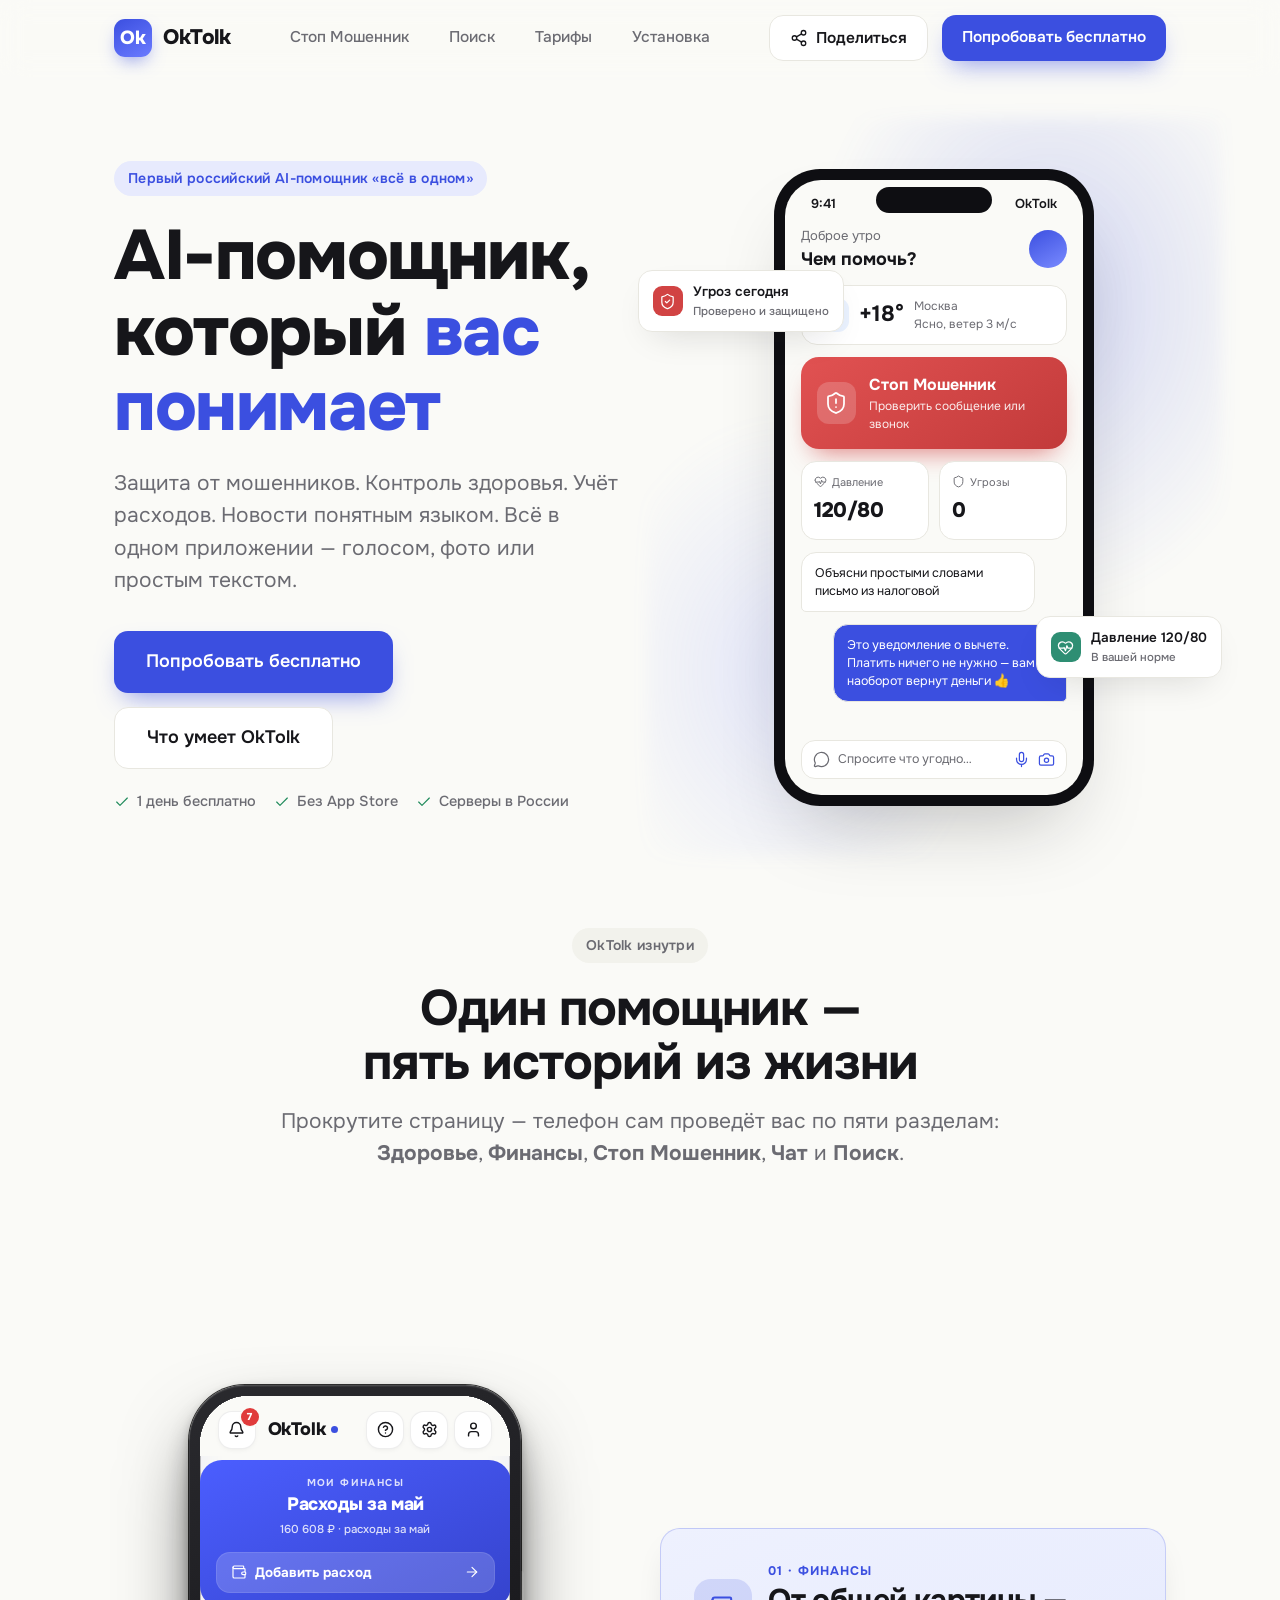
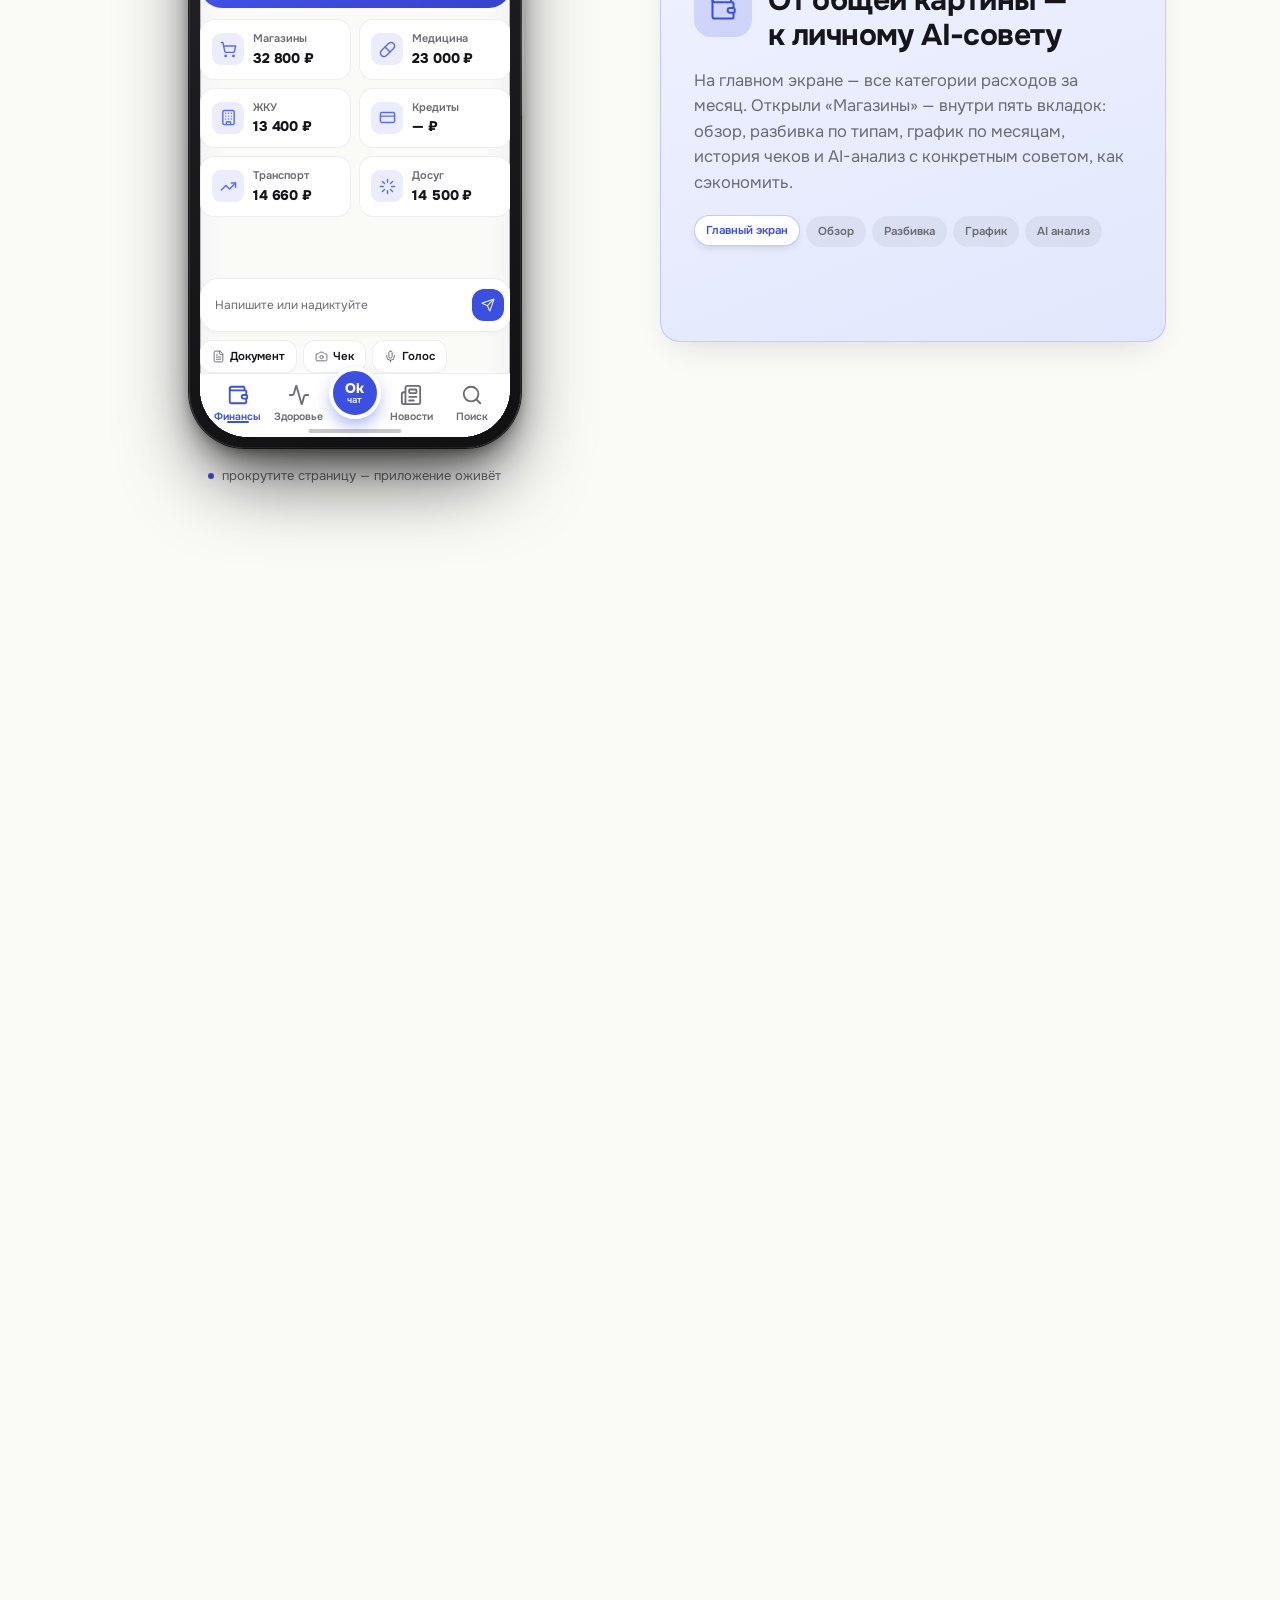
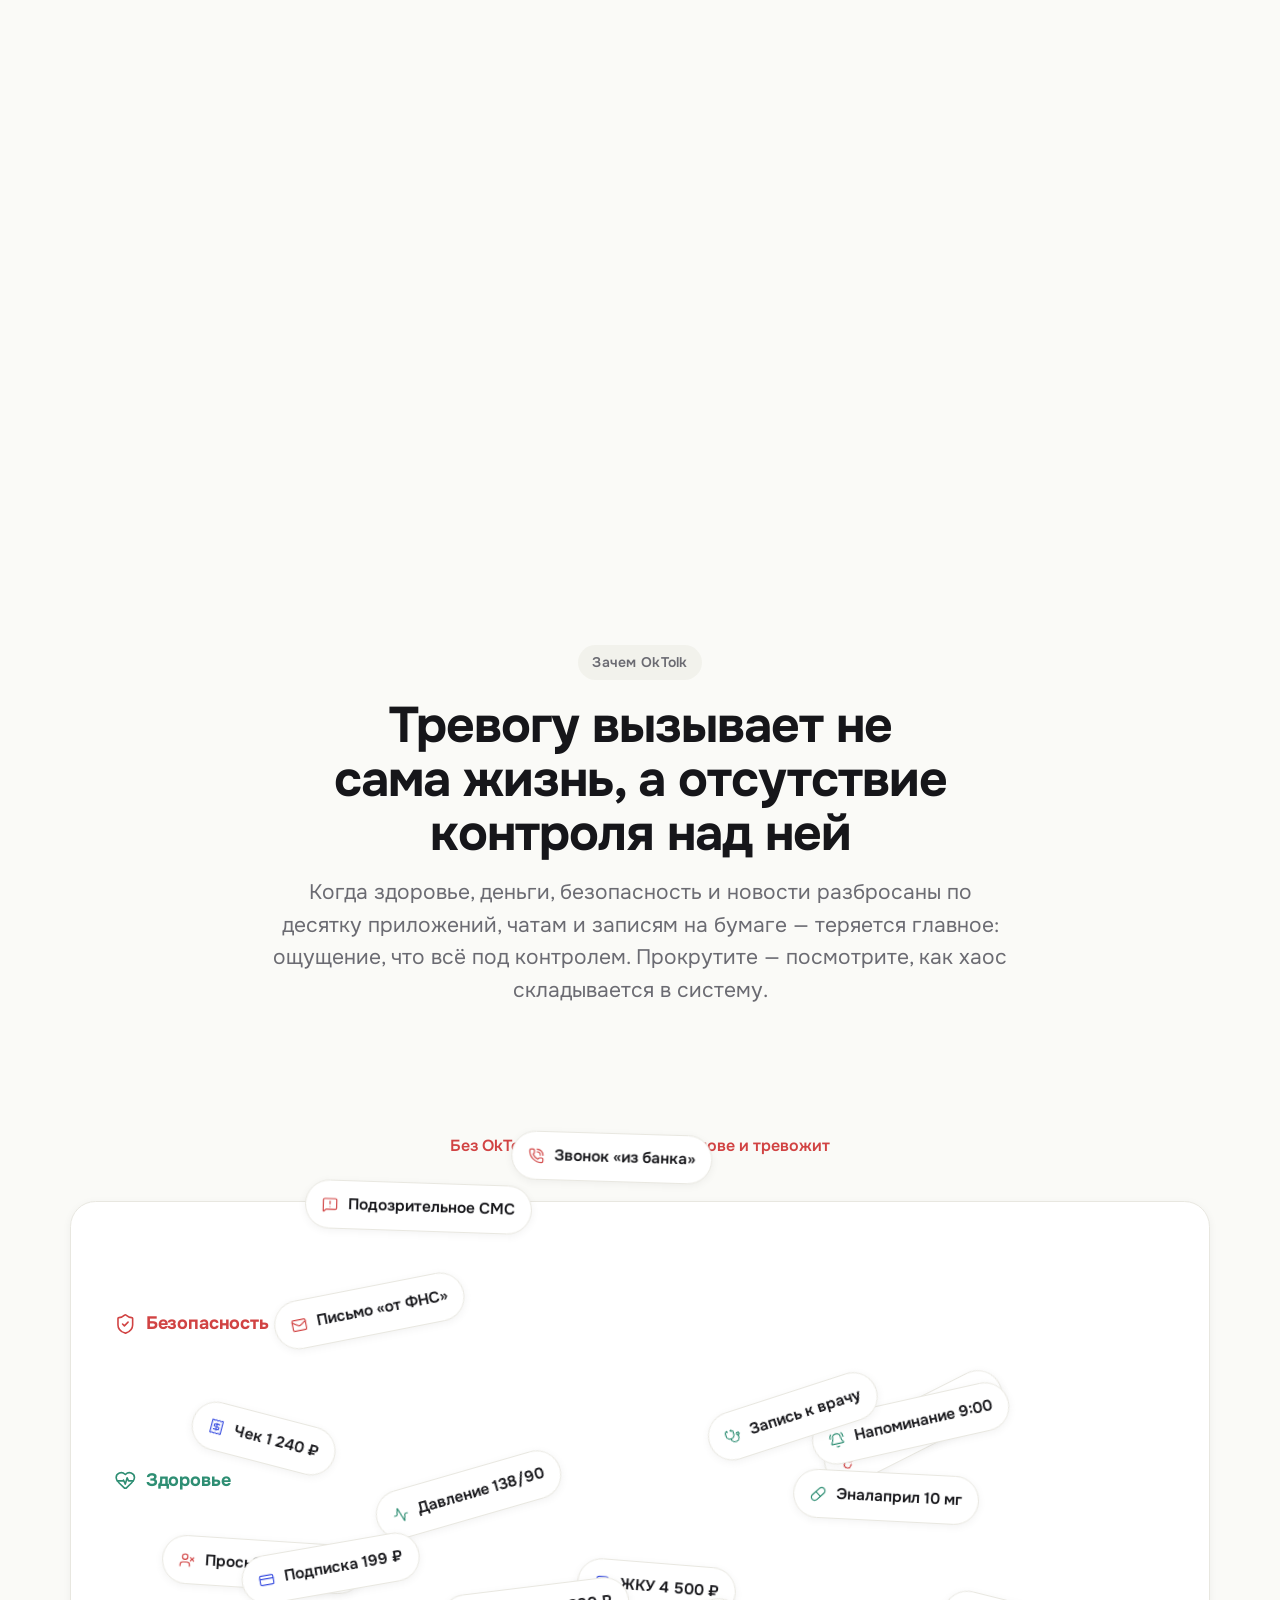
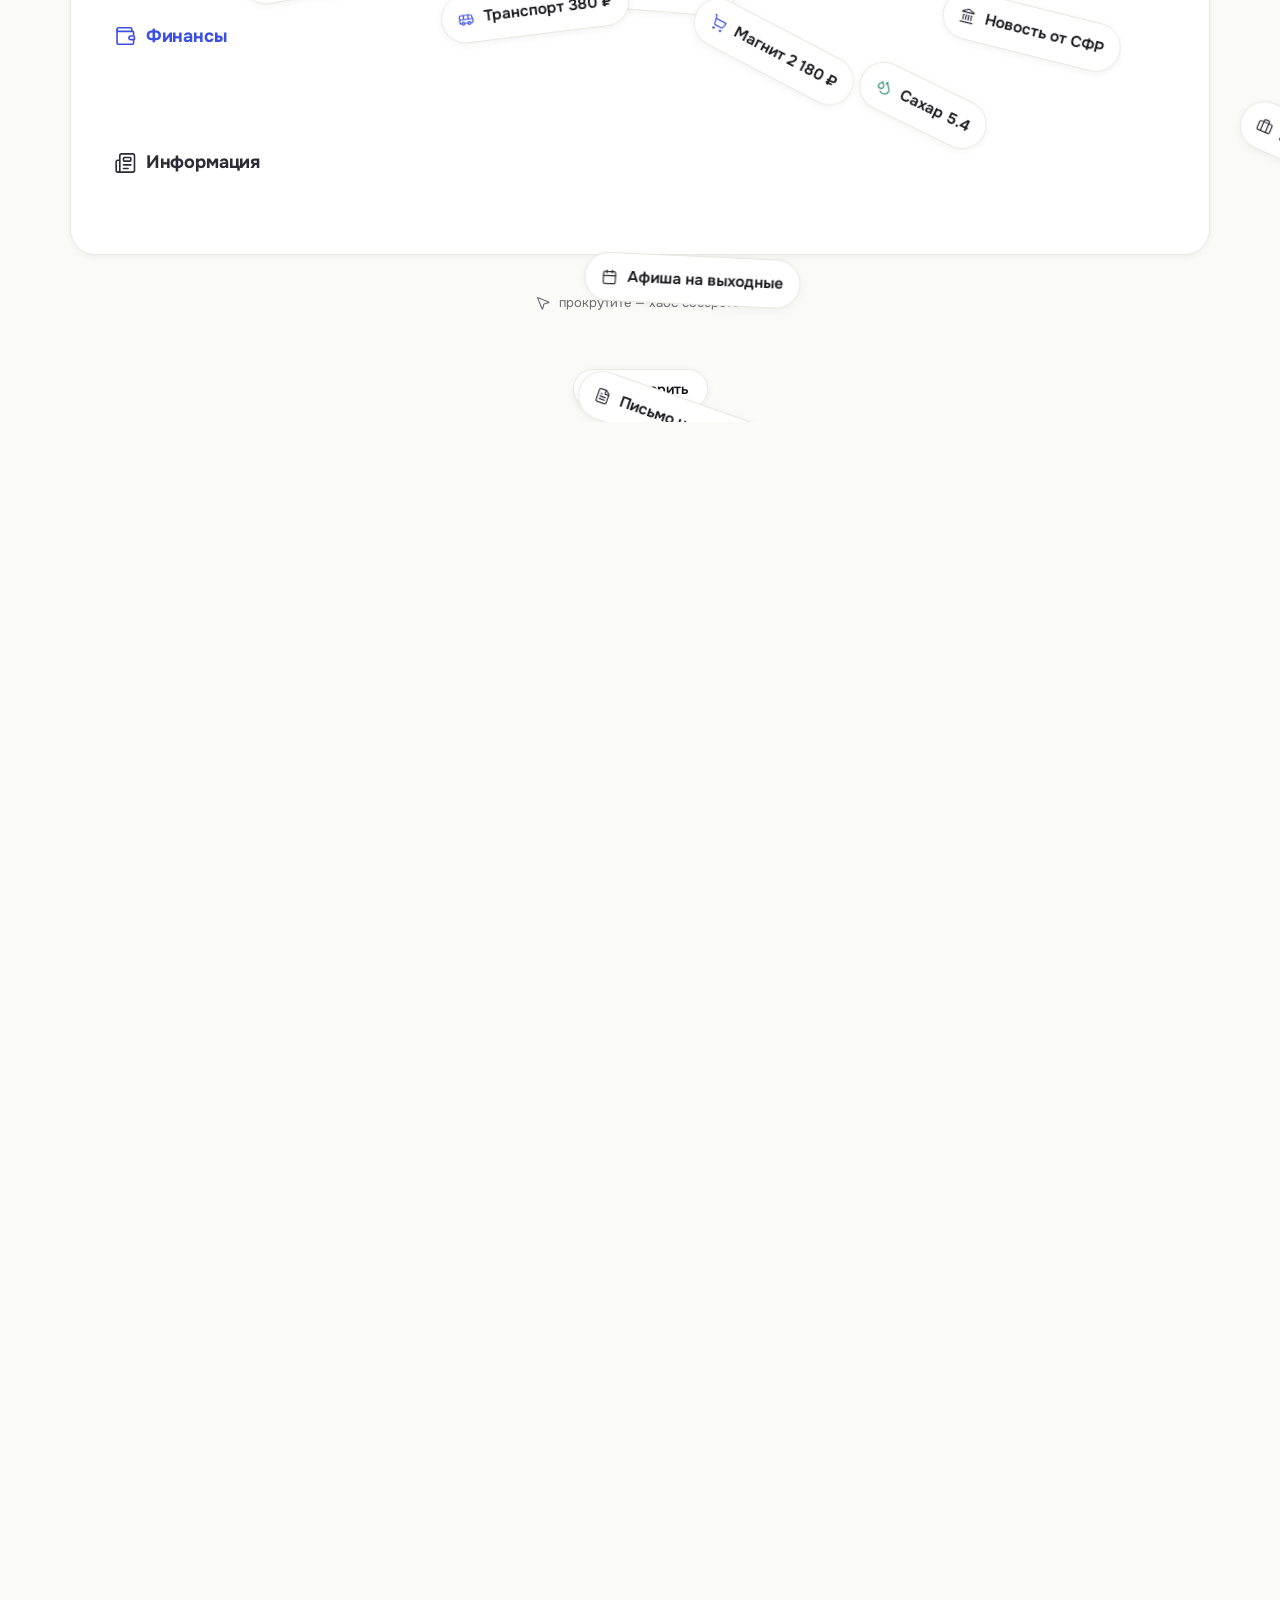
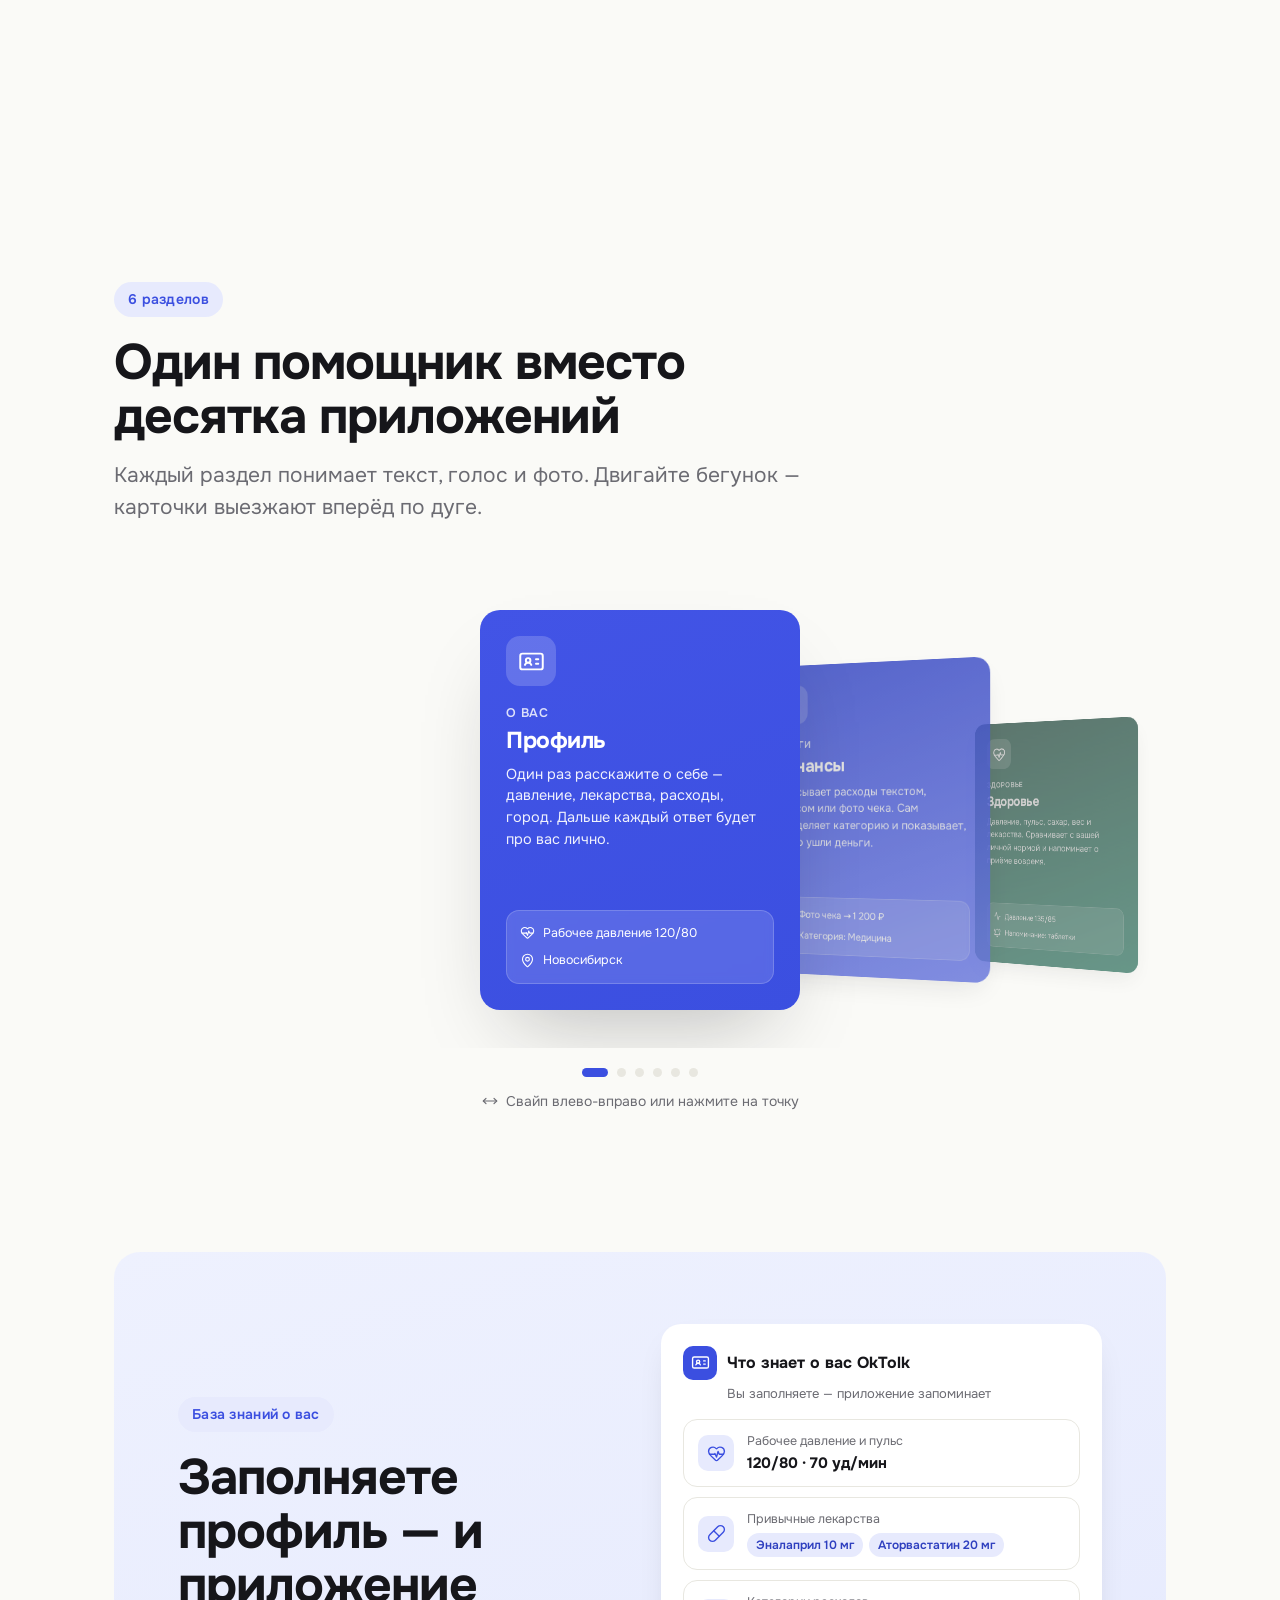
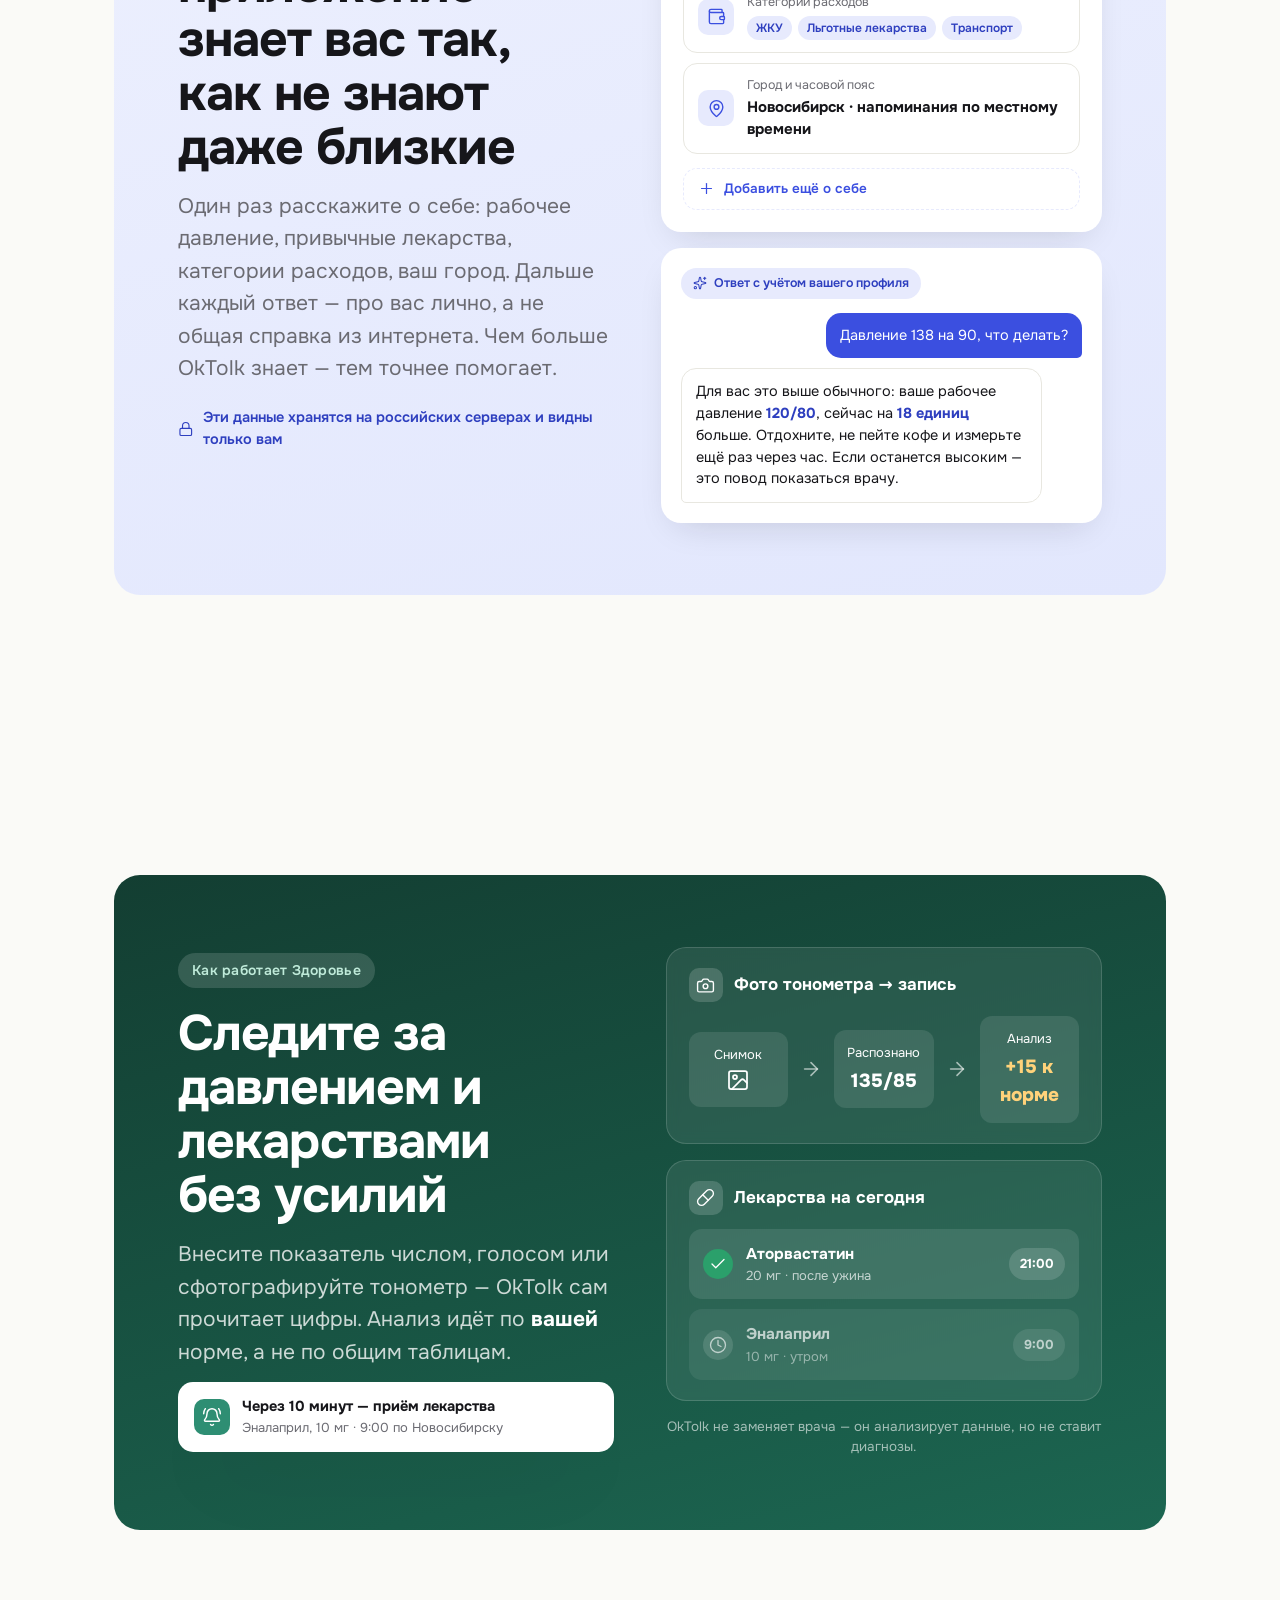
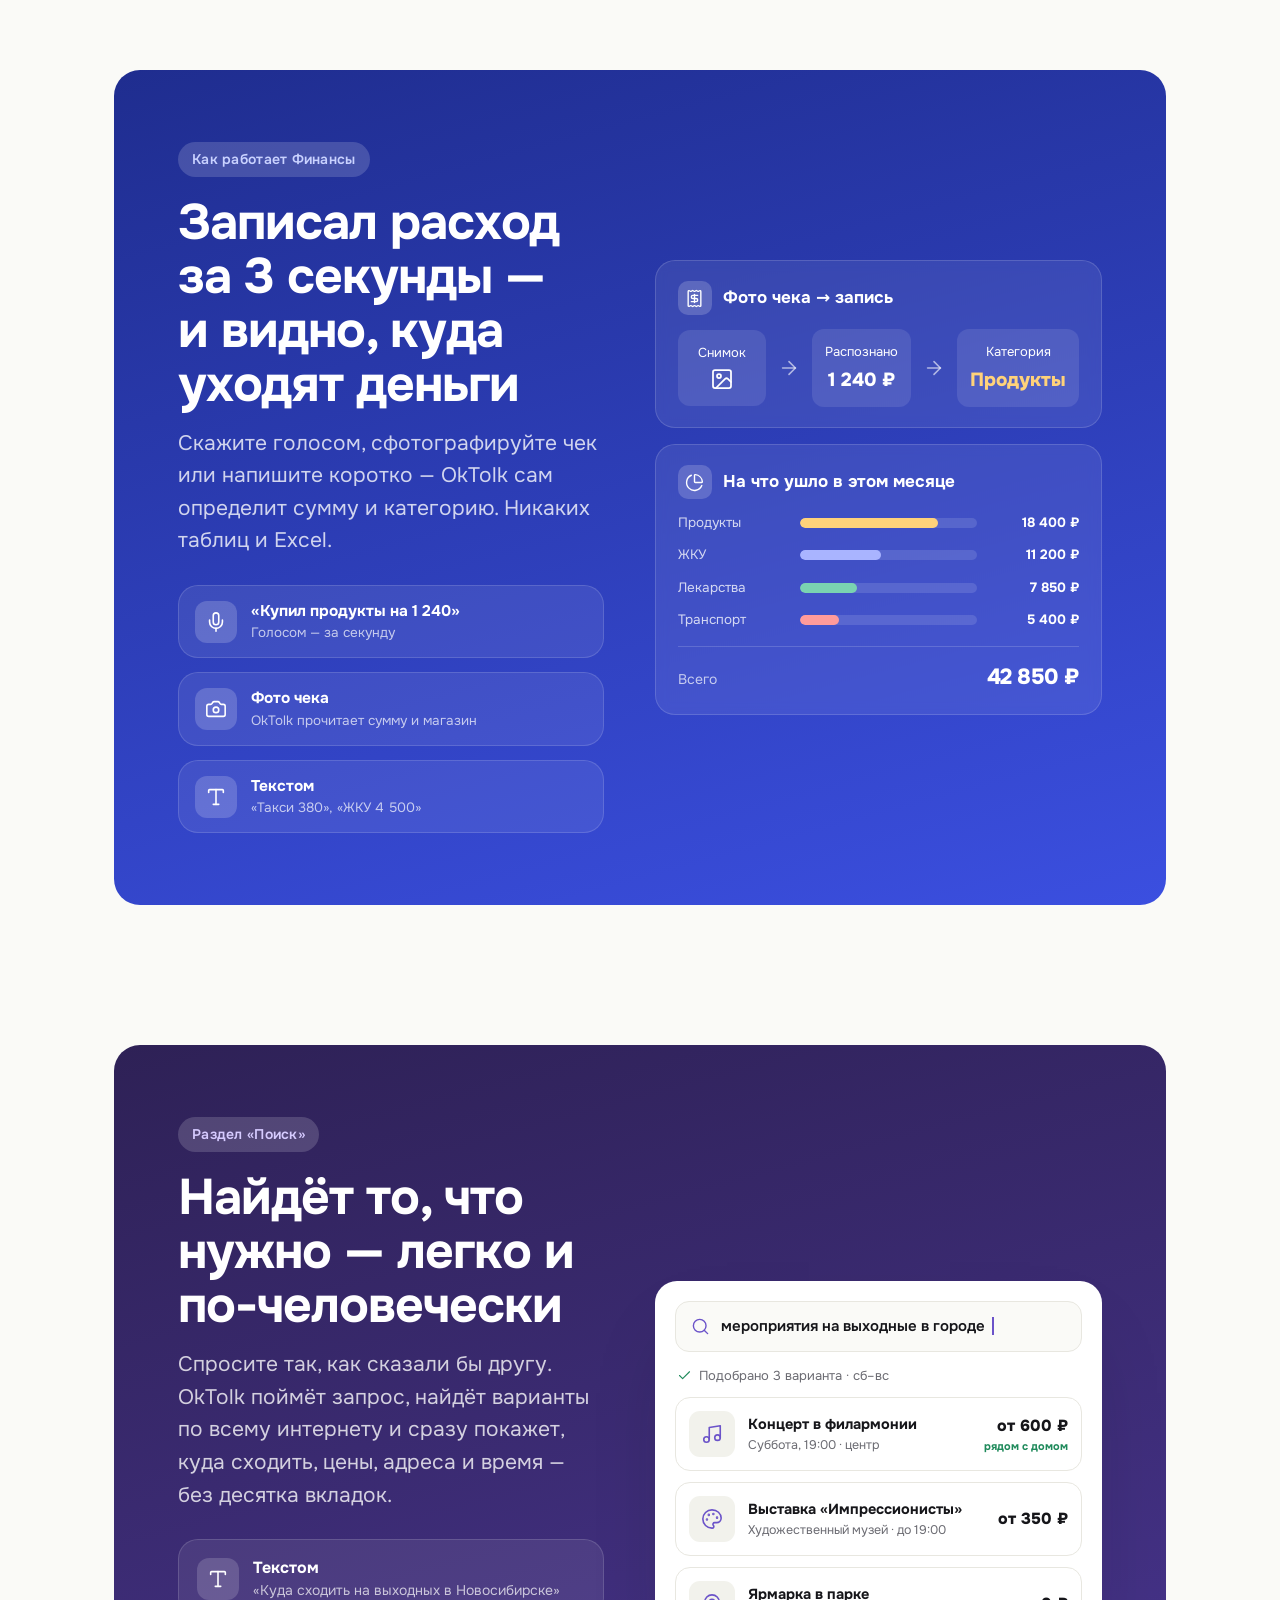
==== landing.html @ 81e9265a "add landing.html" ====
<!DOCTYPE html>
<html>
<head>
  <meta charset="utf-8">
  <title>OkTolk — AI-помощник, который вас понимает</title>
  <style>
    * { margin: 0; padding: 0; box-sizing: border-box; }
    body { background: #faf9f5; display: flex; align-items: center; justify-content: center; min-height: 100vh; font-family: -apple-system, BlinkMacSystemFont, sans-serif; }
    #__bundler_loading { position: fixed; bottom: 20px; right: 20px; font: 13px/1.4 -apple-system, BlinkMacSystemFont, sans-serif; color: #666; background: #fff; padding: 8px 14px; border-radius: 8px; box-shadow: 0 1px 4px rgba(0,0,0,0.12); z-index: 10000; }
    #__bundler_thumbnail { position: fixed; inset: 0; width: 100%; height: 100%; display: flex; align-items: center; justify-content: center; background: #faf9f5; z-index: 9999; }
    #__bundler_thumbnail svg { width: 100%; height: 100%; object-fit: contain; }
    #__bundler_placeholder { color: #999; font-size: 14px; }
  </style>
  <noscript>
    <style>#__bundler_loading { display: none; }</style>
    <div style="position:fixed;bottom:12px;left:12px;font:13px/1.4 -apple-system,BlinkMacSystemFont,sans-serif;color:#999;background:rgba(255,255,255,0.9);padding:6px 12px;border-radius:6px;box-shadow:0 1px 4px rgba(0,0,0,0.08);z-index:10000;">
      This page requires JavaScript to display.
    </div>
  </noscript>
</head>
<body>
  <div id="__bundler_thumbnail">
<svg viewBox="0 0 200 200" xmlns="http://www.w3.org/2000/svg">
  <rect width="200" height="200" rx="36" fill="#3B4FE0"></rect>
  <text x="100" y="118" text-anchor="middle" font-family="Onest, system-ui, sans-serif" font-weight="800" font-size="58" fill="#fff" letter-spacing="-2">Ok</text>
</svg>
</div>
  <div id="__bundler_loading">Unpacking...</div>

  <script>
    
document.addEventListener('DOMContentLoaded', async function() {
  const loading = document.getElementById('__bundler_loading');
  function setStatus(msg) { if (loading) loading.textContent = msg; }

  // Error sink persists across replaceWith since it's on window, not the DOM.
  window.addEventListener('error', function(e) {
    var p = document.body || document.documentElement;
    var d = document.getElementById('__bundler_err') || p.appendChild(document.createElement('div'));
    d.id = '__bundler_err';
    d.style.cssText = 'position:fixed;bottom:12px;left:12px;right:12px;font:12px/1.4 ui-monospace,monospace;background:#2a1215;color:#ff8a80;padding:10px 14px;border-radius:8px;border:1px solid #5c2b2e;z-index:99999;white-space:pre-wrap;max-height:40vh;overflow:auto';
    d.textContent = (d.textContent ? d.textContent + String.fromCharCode(10) : '') +
      '[bundle] ' + (e.message || e.type) +
      (e.filename ? ' (' + e.filename.slice(0, 60) + ':' + e.lineno + ')' : '');
  }, true);

  try {
    const manifestEl = document.querySelector('script[type="__bundler/manifest"]');
    const templateEl = document.querySelector('script[type="__bundler/template"]');
    if (!manifestEl || !templateEl) {
      setStatus('Error: missing bundle data');
      console.error('[bundler] Missing script tags — manifestEl:', !!manifestEl, 'templateEl:', !!templateEl);
      return;
    }

    const manifest = JSON.parse(manifestEl.textContent);
    let template = JSON.parse(templateEl.textContent);

    const uuids = Object.keys(manifest);
    setStatus('Unpacking ' + uuids.length + ' assets...');

    const blobUrls = {};
    await Promise.all(uuids.map(async (uuid) => {
      const entry = manifest[uuid];
      try {
        const binaryStr = atob(entry.data);
        const bytes = new Uint8Array(binaryStr.length);
        for (let i = 0; i < binaryStr.length; i++) bytes[i] = binaryStr.charCodeAt(i);

        let finalBytes = bytes;
        if (entry.compressed) {
          if (typeof DecompressionStream !== 'undefined') {
            const ds = new DecompressionStream('gzip');
            const writer = ds.writable.getWriter();
            const reader = ds.readable.getReader();
            writer.write(bytes);
            writer.close();
            const chunks = [];
            let totalLen = 0;
            while (true) {
              const { done, value } = await reader.read();
              if (done) break;
              chunks.push(value);
              totalLen += value.length;
            }
            finalBytes = new Uint8Array(totalLen);
            let offset = 0;
            for (const chunk of chunks) { finalBytes.set(chunk, offset); offset += chunk.length; }
          } else {
            console.warn('DecompressionStream not available, asset ' + uuid + ' may not render');
          }
        }

        blobUrls[uuid] = URL.createObjectURL(new Blob([finalBytes], { type: entry.mime }));
      } catch (err) {
        console.error('Failed to decode asset ' + uuid + ':', err);
        blobUrls[uuid] = URL.createObjectURL(new Blob([], { type: entry.mime }));
      }
    }));

    const extResEl = document.querySelector('script[type="__bundler/ext_resources"]');
    const extResources = extResEl ? JSON.parse(extResEl.textContent) : [];
    const resourceMap = {};
    for (const entry of extResources) {
      if (blobUrls[entry.uuid]) resourceMap[entry.id] = blobUrls[entry.uuid];
    }

    setStatus('Rendering...');
    for (const uuid of uuids) template = template.split(uuid).join(blobUrls[uuid]);

    // Strip integrity + crossorigin — blob URLs from a file:// document inherit
    // a null origin, so crossorigin forces a CORS fetch that SRI then rejects.
    // The manifest bytes are ours; SRI protects against CDN compromise, not this.
    template = template.replace(/\s+integrity="[^"]*"/gi, '').replace(/\s+crossorigin="[^"]*"/gi, '');

    const resourceScript = '<script>window.__resources = ' +
      JSON.stringify(resourceMap).split('</' + 'script>').join('<\\/' + 'script>') +
      ';</' + 'script>';
    // Inject after <head> so the DOCTYPE stays first; prepending the script
    // would push the parser into quirks mode. DOMParser always emits a <head>
    // (synthesizing one if the source HTML omitted it) but may carry
    // attributes through, so match the full opening tag. slice() rather than
    // replace() keeps us clear of $-pattern substitution in resourceScript.
    const headOpen = template.match(/<head[^>]*>/i);
    if (headOpen) {
      const i = headOpen.index + headOpen[0].length;
      template = template.slice(0, i) + resourceScript + template.slice(i);
    }

    // Parse the template and swap the root element. Scripts inserted via
    // DOMParser/replaceWith are inert per spec — re-create each with
    // createElement so they execute, awaiting onload for src scripts to
    // preserve ordering (React before ReactDOM before Babel before text/babel).
    const doc = new DOMParser().parseFromString(template, 'text/html');
    document.documentElement.replaceWith(doc.documentElement);
    const dead = Array.from(document.scripts);
    for (const old of dead) {
      const s = document.createElement('script');
      for (const a of old.attributes) s.setAttribute(a.name, a.value);
      s.textContent = old.textContent;
      // text/babel scripts with a src: fetch and inline. transformScriptTags
      // does XHR against the src, but blob:null/ from a file:// origin is
      // silently dropped. Inlining makes it a plain inline babel script,
      // which transformScriptTags handles unconditionally.
      if ((s.type === 'text/babel' || s.type === 'text/jsx') && s.src) {
        const r = await fetch(s.src);
        s.textContent = await r.text();
        s.removeAttribute('src');
      }
      const p = s.src ? new Promise(function(r) { s.onload = s.onerror = r; }) : null;
      old.replaceWith(s);
      if (p) await p;
    }
    // Babel standalone auto-transforms type=text/babel on DOMContentLoaded,
    // which fired before we swapped the document. Trigger manually if present.
    if (window.Babel && typeof window.Babel.transformScriptTags === 'function') {
      window.Babel.transformScriptTags();
    }
  } catch (err) {
    setStatus('Error unpacking: ' + err.message);
    console.error('Bundle unpack error:', err);
  }
});

  </script>

  <script type="__bundler/manifest">
{"005e842b-b371-448a-897a-7ba13bcd5ed2":{"mime":"application/javascript","compressed":true,"data":"H4sIAAAAAAAACrU8a3PbOJJ/xdZWNGTYkgG+RImGcs5jJtnJa5LM3m7ptCk+IIo2JXokOk7K1n+/agB8ik6ydXX+YBNAo9Hd6G504+Evwe7kjw/P8pj7p6ubbVSk+VbT78rPk0AL9Ltine7HmzzmLBq/eff8xWfv6atPn5/+69MLEE1xUAQskN/XwW7P4+dYs1j6q3ynfQl2JyFbLCFmBDireowzvk2Ktc/nsR8bhn6HgKtGe7QOdkjZRaHFur+au45juU+0cEGWzLTJvUY9yyHEG670+XxOPQgXdMmo6d1rpuMRu2wwIVyYqsEmlimrXQgXlqx1reFKn63mJrG9Er9p32sutW3SQEJ7kZhtJNQscdCpea/RqWfXsLQJK4BWR2LrlMdRvo2CQgv1Q7dFCvD0SKTDodYFvdnu1+mq0OiU6t0R60Zv8nCjaU11/VApRqgFECrVKL5d87c3m5DvSi3gu12+e5bvdjwqXvMvPGMhlFp0k/E9295kWbPmWX6zLRip9elZEK15AwzrXqf7gi2WNRGpJCJdaV/yND4hjJUi0Iv1Lr892fLbkxdIi1Y2GIOzgRHqlWZGjPjReS05xLGIlr4eGYYvRt7ebBjiudjtgm8VnlHUxBIz4sfndZtQ6LL3Il6yYBEbUYPyy6b48iLIpACChgBERVh3udIUfHizWvEdWpQoyjEZqSE3mn6348XNbju42cZ8lW55PDhlOE356uRZsP0S7D/wbcx36TZ5lm8L/rUwn9f90QMgVwE7pRCybfAlTYIi341v9nx3kfBt4Uv0Z8E23uVpfJaOC75HHR0OtYCdEgjeBAULx0X+scBBNH28CYporZU9TrQFGU2X/zMWf/SzVBddhkP8vaBLgUdo4a9ZHhSaqtZ1HYKa0J2UYj2XFDjba4EOK0YgYVnpY5I5W/mr0smsGfH3tynSE+p3UbDnJ/H49WzNssVquSBLP9zx4MpXDW/KBtpp+KNsMDsNL8sGa3lIV9p6zriuAAwDa6J59pCeDj7l+UmWb5MTVIKBriR9EtVcI4N30qvybZTH/M8Pr7RAbwp7x6+zIOLa2f88QgEHo9XF6NflnXk4S2DQwBqWVqGFlTcJnlgzoh+C8fUuL3JUGnaX8OK1aJ41FgmFo98rHeB2lxa8hg/qeQoZgejIz6mpiuahHxqGHoyvb4quH1uES/D0wwHCJnVBLBrrsUIpn0jYbaCFut/yIePrm/1ai/Q+b3OAdP882F01CFcuhsyD+/uuyzpnwf09mYd9LeGxEzIGILxPU3TKJS6C5SJcHiDhxZsay0Pybgx0gE1wxZuAEiK44q8215l2SiWfCS+e8n3xJthfvQ+Kgu+2mq7LzgjXZDiq1/zKN9uPO77eoJOOT6+cZLdz11F22+X635JGvPwpfJwRnx/j46X7rdEt+FJOsKjf8+Lm+n2+T5Hj97s85KVMCBClGA/DdMcbTX6iEzla70aTvk4X8eXNvqimqAHxKd2k26S35ds1f7Vd5WLuoDNRczYZDtuwsgEdJYqEsbYhlPFDbRnhONrxoOBoZloH/QMrfnvZ1hVVm+C6xlHhh0g/wIOS65hi7e1H1J/MWYReVU9X2qk2onMWGFGvmRqRrtdaKLvKwBN7hUbca8JYrbXN1IiWi9CIlyyaMzIcunMWDYcaYSy+v3cZi/X7+7hsiWVLJFoi/f4+mjNzOLRFn7j8jp+cktkp1YXxd2y0adcl+QEjIH0o8b255L9r9AQi3Ze8rtD0X+f74n2ebqVL1X1FVjCP5ZodQ8gi/VCuCweQE/4m/5LyZ1l63ZoEdBASd6AU48XmuvhWAWsIAZxRv6JKq212xYi/atpsGcOIFbqEStjqMQdcqtct2MVqWYKvywU9ZevHHC5ZB26xXvqXw6EWj0OepNtf0yzTCFBCdIjHm/wL/5RrKSRYytKtKBn8uGzwZk1Z5ttYINQrocVKh1tm2j9/nh8cOa2R5weGoTcMsrEyuMvSKFuVDMPVR6beSLQ8P+xDHfajdnHR6aIWlYg6fGR2DbPlnfqZE/qmIMpuXaehowL7YRUyC/r6Y3Kp3krdMADgMkJPV1oPQ8LRN5RoZPrmnCV+0sC/VrVSg9rdjWS54MZ6yUYmY8n9vfyNhbUorO/vCWOJSBTW0m4P5bxX3D0Q9QjBPH32suGBj8SCvNPKqCXXp8FwSBnT6DCczyMVzJQUvwmK9XiV5flOi84sfbmIHlnGsQKMrCWLD00J/0ejPIj0aHwWN+WBi9KD/rt/4Tg/t+5DiFvSEmubcCnEp86ciwX+Ts5wTXc8n3Pdd+f8SYt2vlx4S5bMvKMGg6qmVvURn9QxFI5DM+74ESFH43nLY9x8RJGAaQ8sdbDVoEcEVm1I0fdJ9wTdpwHGedftIPloMYWYHbMOnE0gYQTWPY3+ek789YiZwrRcxtbD4Xo08v0accqIb85TP5VrdL/FrkfpUkrxkp1SP2nk49olkzINFslyjnKVy9qV1A9cKbUQYliPUt2/EvCnlzr0jcAugY9GMKKMYYiTGAYyp2NCFhssAjLvjQFi/S4esQgiNopknnc4iAzk/cVzwkzLlZ+U0Qk04yTWDKghrkXC2SWS/uHj0yyPrvYyZktEuHulFry4Z4mLcTlLRFaUit04sHUoy1WCpumwqkuvtk/TYl/CB7oO6VjkZVqiV7qcidnFYXlz2MxgfLFe1psR6HGTI9z63HucHaexmJeeSGwn+Re+W2X57fhEGxg9GIzBfGB4jzNjoA/kUtYHZJ8z73E2HEqWCdi6T05ZD+Qjz9cF0NO00E6pxIg6+QD9iFbl5wIC0cvZBQ8l/N0eDXCKqWmVWEtFePqt4HstAa4foFXHHrJDovZJiVIJmQGV6bkO697aS0b8y/Oy7F+WanPFwsVlYw4hkxX1ntPoyo+ZcOKb4KsWwxV62arMIdMhWVw2s7GrOtzYMOJvzrG9HHljGDqWF5slMx1nGKjtqsXGiJZ+ZLArYb5bab4vGs7/fZ592+abNMi0TIdcDJhqiAu2Tf0eUR2uWY4qrW11f90mrgvaIXXdIVUI6S+2Ma5b/Zpga8XNX3NGnggw7S99Rg6V/ewYAYk9bKLeGSxcbJqirmhp5so7HQqFIJ5vRM8SrGdSW8IeDrX9ojCMJVMSb3PLfwbdug/dukSntHl/aOyX3okjgLd/vnn64sOMgihdvH7/8gLrZia0Twhmtqz4/eLt31/NvAPE7O41dpsR+GNmwcuZeQDO7t5ffPr04sNbQsiMQFWgM1oVKJmZdYHOrLJACZnZdYHOnKpAycytC3Q2OcCqGuvz+3cfX3169e7t508XT1+/mC0WS1i4QD3xxzTlH1f8sYj8Y6s2sBSUDXYJCLaENT1wFDgBR/[base64]//qT7K8DUxzH2o/1tUCyoP0E1ivkOi+TMkei0SvZ8i0at8kxjmPizJEiAP7TpjwBD4emgYEMznc0b9er/jOGdtYVGAq3G/81gEI6o2b4P91dFmiTptCNRpAx833J3CTBjTQiPSH5l+F4Y2YMLjdtrEET2yjtrp0RhdGNqmo5HThWembnRyvGMaaZvGx9Ej08DfR+PQNr81YA/ODt0IZSgRIXTMV8FNVsyOQs8wiE82jR20gRHgkcGD4cYD2iLjjwVd4t4uJsyBypdDFo43N1mRXmfftBJKxIlfr7VIR3i9rVjN8PH4YCGcMzocUjIP9Y6eqON2tdYqlJT4zcZ66VXt01ZzvRCrZq/VLJflqulBmWL+IAXJsz0/SVeaOflZes3v00vp9wmm7sMUU/KzJN+JDWKbzkP9OFnBDZiZOJj5KYbsHzBk/R8Y+o5e1wxJba62dB9ywOP2WZIm1BjTCz9Udy6a2xlhuZvR2KeFhAVjeSCmxcAx+xhRn5ZbZ0KmZB4b6/v72FjPWVjvsacKUqb+ZM6N9P6eG+mchff3GjkVO2mnLNWHw4Q1RjHWwA2sXRmGv5o7w6EWGcwyViOnTlkFDyPax8WINndlMOZtcTAcXqL3r4ejPZXADdoLWVXj9vnl/b3N2KWuKOxQ10ubq2jrkHR6NHSrwuxWWN0K+wiJ0wVxFZ02aZ+eldPeFq2ryH+YUCW4RoXZrbC6FfYREqcL4oqKLqFXMiXuJ7af1CvD8OXuhli9gnCvUUIeX52FZ+HIIfqZUx2tG4ySxxkaFbtLsjxp2VO60ug8OPYZCKgNjEBuWihUyfj1u9/KiEDEA1+vj6zTJ/PA1wMD82O5NxHMmem4vh6MRF2F7MU/3zeQVaVZnT2ajqtDNWan4SC2dby5NNYmuvWS0fPzdSXfNfN803H7IVvFkb38d7vC6Va43Qpv2RiI+KbjVAPV4moPumRrP+3cQOiLx6o7NlLaP7ilsL3ZVNcTyhX8O6t/4/[base64]/[base64]/[base64]/[base64]/UmInU7+66S+8zQTSfTZ0T2g2aD9wiJSqduZBRwfP6zEiemqc2kwWliPVwZZwlp90iWk6tNcwhUjfjK/8q8MQ+fyHjjSeKmtIa0zK36AIx47kuh5P6A6d7OOhf1YC0ZUN8iyflLwI1i6rF8Z/AjWXNYPD34Eay2r/UUFKqfscICr76XbMjdsnAMEZ/URjLyg03ibsgjxqs5kFDzy9ANc3xQP3jrC7Ru5qy5v+stLG+rGz3w+D0fRiOr6d3bR2xl+md1LRN9nodEBmWnQr2rPWThssiX1hegQlDcmK3bv8V3XfD5v4Hzk6c0HOoZxOKgNqYV0+yJERMM00YWaKgx0LIw0sQ5LEw+PNW118oxRiieORGWYKnJFF/2RI5dDW/grTJPk6mpKH0bw5FIsZZim4TElkSfB5oSCiQsGemPhOSyTgomlCQY/gjx3AqY3AZMgnHRtDlgWBdMWcFgjkh8TTMcDKs6cHXQt1AQT0yQR3jseRnOY+yKcSM1w/SGY6GGKjTUT6oGD6c8Uww5RMzXBRfeMQpFZkeOBi5mIh6fwIphGN4/[base64]/5IMIGisNifp9iTUw/E62L+7xdcI13xXfNPwsnyEzyguimKXhjcF12IIF/Gy8U5L+pk2O+Vzp888g7jnYMZvnriOb9O4WJ/FOrRq1zxN1gVWC1RRxoOdJi9DrlmiDQQPd19Sfvs0/zobkBNyMjDUi7BYNwbNEoghZgNKyKMBSMxlaZVm2SwcR3mW715jw0H31y2evyPIr5tsuz8bwEB8zL5m6fZqAD3QdDqdnslmHaJxcH3Nt/GzdZrFGl5ya1Uk2gCjggHcNWnDvf6KjwYTA0jj2aDgm+ssKPjgoNfTmoqQQZ5INW9FxfNLcR0qXWnVKUIKl3p5hy7RBjd7PoC7rzMlwlSHb+X3pX7Q/aufkFCDZxisd3w1gMHfKkK7XF/hFmZT+cWMs86Ve7/UK1RV0fFtHvO9pvt61bLj+NhBYq0qs2BfiCr9AMFBwzt1QoUYq82n/FAGNC6C5G2w4eMif53f8t2zYM81Hf5i10/y2UbTn/S/IK/N/NUmSPh4v6utQT5GHRc53pj988NrbZAizNn1NhkoRa/7Fd8yPo7T/XUWfGMDEUkOoIOpA7TNt3xQP52Mm15CbHzja8zx59WvQYpvlPHz400U8f2eBeptFIvGn8OPN9fX+a6QVL4qr8z3+xnkAannzbk6RoKPa8uhh0P5dxwFWabha6jVjzqTJrHolapChaT0SfE43wZhvisYB/wWobb6zvIgZiuIxawM8J7oTM5Akq78MNhz14b0H0/ffbglv/+W5BcXFxdvP/65fvFngp9/4q9fn1386+Li4tnb8FuYYcXLF9mLP/7xxytqvrfPzryzW8v77dXFP5+/evr7C/L85dcku3z79OLi3fTTP1+Tf9nvXt5ir6d///Cn82J39fckSRgbgApMe3hn7JS0OH7Sw/2svyOVHaXQy69KYuWxyWf1TFmFf2XxnJljWkaS9Ow23cb57TjmX9KIv0+/8uxDUKQ5ROyhN9adpUzotf+fADfXzxg4rCCBNaCvwiOfwTaPOVroIN2eBMPhWbpJyrfZwbhsrM/oMxbsEqHBZZQ6on6G96Ky0Uiv2hbZkjULj0Mfr1Q0Hpez8nE5PreqQenyMQuhLpudstUp21jWfbEcZPJkqW7VDwd5Zt0XQoSv9u+DdFvwmJXvXctJY9VTyUZ00XEbD1pyJJobrki5GbHuMLVUdxvlUsTKJRuCll9vA9eYqxgoVxrQdZIJL1SLNjDjiqY+1pXL/IGD+q57FZ6zAunlQPSryOjYmnhrWyXU34vhmgGTQlrFS6UsyrcpdUTF++63rFisoicOCYvLmAnfEYpYapffbGNtpUPaLCe6H36H/TLSakYMXEUMjQsKPlf7CnfKtMpI4hLv1G/Y1eMVbNnl48SPxvtil1/xjzgky57EdUAzixuBF0Ti1eF/C13DxQLDn5/ohGAfeFRoG9iih8AAS44oahtR5UY3xk4zzNyKCtwM6ekT8TTTNvqo7CLKW1HGHodjfSQHaE69fJ7acmPHBjwcxtIfS/PX2yjSCvkDOwANTO2eR+FTW8Nku2CWAOm1934777XD9tBCzVjP9YXgSUP2lFuPA/2McmsWHIAfNH32/54+Vcf+/1m+Uj4ROcpYVuyBnCVhi1/OC9xIOxGWxgZhvov5bkZ8+TGK8iwLrvd8Vn74g/kvS3GFJVb3Re4SuQUzOC9280F/XK9Afjkv4p8f6TqI43SbzIi/CXZJup0RX2YWvxjcGFx/9cvswliJYhhEV4mY1ZGwvNnAqDMHtIUnjSSllUzpxi/+YH5+VsTzX3S/4udMMHRolFFUc5Ebpdst37389OY1S8aXebrVBgOZ9l2yaBxVIf+C4PZmORmjy3G+Wu15IbyHfmZCxqoJqRpfSg0+M/2rORkOM/ylXSpfKEXBMuT4ZGBc4d+B/oOcpFowaqoHA5lh+PIfTXV0uAq5Kt29k6I3HbdM6vCzsWFsQy3bwd+I+BlALePZ4G8r8YOVjQ3lePzyAIO9yNrqkCUcDrWQ3aEPmIUHHcL6HbLcBWiTt4iWLMT3x0eIAvmQvlxy8b6xXG+ffnuFN1L0B+OS5uKvhFT/56PP+fNdcJtu5XOwv6rVt2Py3RhnjAyp+BX9LmLVekD0A8ghO366M1WVuyzp47cnoYb/gKeDsynxI5r6GhXGsfovLvhPKdoN8t8H1KFIkRYZrwWmpCOcm9bqWf3PCbXqaA/xerQmDcrvenY7o1XdhkPttDWv6g1pWZwzvK35UO9ekh5aqcreKiCperb+0VaMlva/ArldTNdNAAA="},"2a52c171-3965-4c4d-8205-d8c6bd5cd562":{"mime":"application/javascript","compressed":true,"data":"H4sIAAAAAAAACtVbW28byZV+9684y4dst9VssUlKsiVzDNmjWQuwx4YkJFgYxqLUXSQbbnZ3qoqSNRMDtmdzAbxIkJkAedjrAIt9VhR7rczEGmB/QfVf8C8JTlX1jWzSjscZYAXYprq/c+rUqXMvevUyDL7HzyUAuPvwIIkewlEf3jz5HXCfJVF0ImgUhfEI/CQW+IAyjljPhnssjP0wjSgHi4vQf3gC6TiJqa3IvXUYMjKh3AEexqOIAksEEciKhaOxAJ+wADl1bbg5Jgl/84sv77KAMkUdxoKyNImIoAEIRmI+TNhErdyzYXtEYwH7lDB/rGXVyyfsMBRwHIox9CENUxqFMQUuaKoov49+4PLqJWs4jX0RJjFYNnx+CaA15ciehb5obV26BKgkLoDRYOpTGMBxGAfJsTshwh/foUFIrJaVMjqkjLc1KGhPEuS4aYjslq3hlCuGq9//VPVZ7e1+enP33u2d/frhaAAAdPAv+d/yXL6Wp/J19jR7DhMSxgXAa/fnAP/3CuS/yVP5R3kqX+Gb7DlY8j/kH+QreZE9gVWQ/6Ve/UGeyzP5jTzFR19lT+Rp9s/yXH4Dq7C9axdrrCkhfi9fILW8kGfZv8iXdTHW21caICjI7+SpPJPfypfytTyXL8GS/ykvcE35Sp5mz+RL+a08X77+1bbXAfl19kxeyO9waxfZrxS/1wpsISf5Ha6bPUVOF9kzeSZfZs9KFp6HW/h3lAxR2TN5Xr7rKieD7JcoUPm41/bWQEl7nj3FdRTdafYke4ar1BfNnsqL7Oe4Bfk6+62S7UK+NAJ8XwvPLTgV+4KMKHKEIPGnExoLd0TFTkTx442T3cBqGVDL3qrS+TSmHOlyHtdhmzFy4g5ZMrHMQ/enU8pO9mlEfZGw7SiyWm4q2hyJW7YNm3D/QZXrTcICDu/JFQNNE9MDcsjhfZkKcljyREddRaeiRzRuh3wMYswoHydRwN1ixU/2tu/s/NPBrb2d/Vt3b3+8DwO4r46t43Y6DnJAJxyGMYl9Wlp9x+2sq7fKsv48427yIvc2A/a6CtxtAiurqXhjTnJFkfQa+f+x9BYD7/YVvN8E3941oJ6nQOjR8tUih+64Pb30OsJezDiw/G7efw1Zf02RbTSSzUu8pnVypQleSLx2VYGuAoDyPxUC/jwTAuQZ+rV8YWjWzcl0ltIUYcJQbfQ0lQegvLceKTruFW0NGC4qoaLjXtnQz3ugdaOjRUWbVw3jfg1QDSA50HBaqwGbQ4si8dyOdwlA23qRBlUO+SRh91gyYpRzK9V5EWCYMLAiKiCEAXS2IIRrc/bvRjQeiTG0wduCcGUlpwUIh2ClDRT3Q1gB74ENjIopiyHcUgSP1d/m2eJVuoh+bJz1J+PQHwOneiOU+GO9GzikURKPOIgErICFR5TreqXNw4CqosWe8ej9nZsHu3c/Ldy5ZVy45cBbf9DpZ4iWf8qpPNftzyVfzWlMSSTG77K68tA60fyHRqp1170yl3I1J+6TScsx/[base64]/BILNXmuYuaz7LkD8usFUbQwnnvYJYEgh6VRgLWGD/hmft4OaP9zAA38/t2HDxxAB3FAG+qsFR1s3/jhA9APG2+q/v5Obp+HF7AW1/Tq7L/JnmTP5Zk8RRvInma/AXkuXxmDkaf2/7P4hHk3Ilx8ohLaANpePW1P04AIWrbvVp55Me/[base64]/CIFvOzfJ+IHVRqir/hDrWzKLkG4C9q5gVNW8VZo2MsV0CxNGjW7jBhO8QfW1bqQGjD4CNIF6k21JwELRwa4DHQiNMlXOdYMjpJjjTLCpuZcymT9yFh1RBGDgv1H2zfeAft4/yhWfn63f3wwaL9loBco2r5wQDFsMuu6PEHmyHilPbW9t19ePOLL+Hu3sc7e/Nz2nY7BX/KRTKBlCUpZeLkw46lfG7GUkumUgZTnUr5/CaJjwhfTqYxdbo9mkbkZDmdxiBdNcdynwhB2a6gk5n8mq/UlL5ChKNPGUyTa/m8jbDctRRJadU0UmZd7aRp5HJxEql0fc+cy49JNKVWq90OHuEYqypJLovKBpbKmozEQTKxbLgMXWzX8UO/25nBnyzFd9dn8CwRSwl6Bb7YAC83YGR3IHjkiuST8BENLM+GFWilj8qos5DyBClP3oOSJVjNsUTM0AZ0lBM/tvWgAWaMIC//jVEdToVIYuVFjLYN9JKJlMaqcsPJf3dJEOwc0VhgSKAxZVbLj0L/YcvBK4mZc19gafBu1rXQpCq60QFz5kgKFS4HnrwjEBVeBuOydphRrX66ugo3WEiH0QnGXJ9i85Rw4IIIqqLwUcinJAJGORUwpDQ4JP7DWbUUWUqRDVQNn/DWnPoaDQRrl1anVRVpX5WUOFESSQrJsJRqRIEnMOWUAaeUq/SuX5JReetRKb4HeQxcXnuXdXVa1t66sv1HWIG8+oUV6OcENdBBYn2OxA4c0jE5ChO2CS0+SRIxbhWHkNv5fGuh7vNmo54O3T/7GSyNgHmL8U7bfJ8WI2f83i0GI8fv3l2UXQQywBIAD8RCHm2c7K8houOumViXFpw1p2IVz4GZXoUSrtqcFC6rP1YPR5z4i523LG+1U8WjCGS9YoGlhD5J24d0mDAcBlgetGsSW1ou3Fy3ozfX79j2+yxChoIybJ0X8F8zyuutLWM/68ya/iMcp6/BdWgleOdMgxZs5ryv4ZWIeqf9HjahNQmDVsFZG1DBeJwcF3VCyf1qFzl4irrT2vqgxRhegf/DzqcHsL+zvXfz1vwV+ErD7feHK8PIKL8dXFYZGVS1oFKPxJS/A6GY8jrlHuXTSLyNUqNm1kymzNd3krnktYs+87ApG5JRmyvq+ftDMrodqpvO9+SLh9PEdR/P67256qarei952XxbIh0Tjt/UODxRESw1kwvouK5nb2oDwYtIePPkK3WNiMEwiCisQkt+pcZkF/IMcGRWDEOzL6rzKNWBdvL5qjzHsXT2aztn7XUN626nBJte1prGAWVcEBXoC5JuLk2vIPEMiQPHh2AafQ3QyH6JVBDukzimgQPJZ0lcIejnBGtIMCHsIRWV12v563X1+igMaAIrEMQcktjJRQmSmOYU6znFRj+XoAuWn0xSwqp72ugrnIeqNrgeWExbN8aSGKHK2/I53vboHh7ewkmeOuB6ujVWsizD5ob0wTNszvi9M2xaza/egtyaZ1bbLqdnd0haGrZIIAi5z6ighfF7XbtMxPisFClVcb+zbufmnBqdm9Sshgkl0OvbFYy3hcuXRtxE0e1WKbqKAq0Tjg+b4L1OFd5T8BU04kbwlSq4r8HaqJvg/fUqfM3AlZE3wddqe13X8CDmTdj1GusNhdVOQJvgGzXBryg4I/HDMB6V8NmfHH5Vw5XrXCoPUr8141fjO/MD2NKpjCEUgzedogR9JGrjNXxKeXHJAkvDolNgasGwdhf/5sn/VHC/l6fZz+WF/N/sC7zOOoWfhFFwSBkLKV8Gu/sZToQWv8c74uyJ/AavNpbjXPmlPJcv5Et5sQh4Bh9/ul95+bW65jpTGzzTG0SNvMLblOx5fYOoiBd4DaluAH8N8tvsi+yX2a/[base64]/ikqy4WjEmMnDMfoNCo7BuZXxkwL70lw3THhFme+bS8lMIK2nKrIM6R5127q1h9AZuz1l8tTzNRrzQpYHdft2fnLBWXlpkkDXg3n6e+f5hHL3syzRdd112vIrroVnglfBdeN/L45h/fAkv9aBqyS8dVakqDptq5oTVpRNQ5ch7ZXzLpqP5slzIPr5ip+GWodrsPbeV2B69BdhKr99HKrUH3HW6wirN4PVo1D0LR2P7jYRMqbGq2o5SRYYCuia/MkVQMyzaG6BWT0iJKokhz0S7voIRdequSh5Kr9Ydv1OySMzb0yREmSfqhuHKtY7PrxO/UDGJJI17NFd5DEevJYaw0MQb0gKrkINjVFMaM/nVIutuNwQpCdurG26mPm+W8SbNXemEFg/aFpV/KHDTuoztBNzzE/+NYK1VFHfXTgc0gJ5+ER3VT7MFwWcmCUh5/RCodiRL8bhyIkEaQkjLEKbN7n3B5n9peP+9tsGkOILgTW7akfBtQGNdwConavJtMkPlFt6DSFYwokCPA/PoyJgGPC478Xij4chhR7C07FQTihyVTUzgOP12w2UsvAj34E4iSlyRBqz12fUSLorhIJzamV20yrzKILKawiDQI8RrdHv39s4+O/ACbkaWuFMgAA"},"0aca5335-2e2b-4a74-bf4d-c6c71e53468e":{"mime":"application/javascript","compressed":true,"data":"H4sIAAAAAAAACr07XXPcxpHv+hVtuKLCSrvgUl/RkaZSsiRXVCXFsaT4nJL1MARmd1HEYqDBLJe0VlUSlfij5Ivju3u9y+XlXq6uiqLFaC2JdJV/weAv+JekegYzGGB3SSnJncqSCaC7p6e/prunuXQK1v6OPycA4MONOyzZgJ8e/TvcIGkUp32IU0E5CUXM0hxB/p4l4NTSCb83ShU18Fvw4ASAN8op5ILHofBWT5wACFmaC+A0GoUU1mAcpxEbB0MiwsFNGsXE9/yM0x7leUcDRZ0hQ4orJVLLa2lwmiuCS6egY//AjVEYRxRiXMZ9f2rpBIBlLuJkfB1BSi4B4h74JS+JJnHyJNReBCGnRFCFZrBgMYj/AIgQPF+BB+DlgrMN2hnHkRh4K7Ac/Pw8PISHrVVF5eEJ/[base64]/ioc+s3XivgNEtISP2lT0fd7uXuUr8NHniWN7tOiJz8JvNpUletILxPBaxBRnhOP0gYET5NgogIklMRKLRSsxohH/V68RasgQNVvptMwPMqKygDFxqCXqUFDxALlXuFpYKmuG4lAAN0ulxj1RiM2olZPxqhsy6f63bb6Ndc8U65IpOGNEjZ2C8ZtpsXcbjhp2xcxSJNK4M1LeZhnPoIAB1NswVLuFAblktS1hNITiNcHzoaM2NjHx+yNpy1sMduEk5pSs5mS1QUXAbvwTK6y/[base64]/D/XolpQ+T9EeXbt2lCQ8H45STxvUAz4LWcbSVqXxVnlq+k1XISACXt/zcx2kBRCccw8LeI7vzxormLYaSjFrk3Rz529Rnx1K3zdkiGkAua5ZAwlgExhr3APBH0FhujWC9zTraDHmdD/ygVIkaHs7FmGJ/ueS21OxSmoRckNO2LASYC75RpWCn0hArIY1gDFbpodiceqswjHSVJI2KF22FC/SpeWeJWOrwNsbafOYkGpqmb1GtDjGkq5HHLhgzFgJ/HcBpjzM+gwbYbISo5vb31HWt/8y1QSc3KRtmjlsRqTWI5FQprkyS+AmjD8sVu11qjjY06G5mzSH2NhBJuCVafVmfVZBewGemMyZ+130rRWcs1sr7bvRdkhNPUJFKLIq6y6YgO2QIb/vjaravXr9y5DWulXCOS9ilfqc65JF8BT79FcwixOPBYKEifpR2SUC68NohYJHQFPPmf8ge5WzyWB/LQ5kVlLib/t9iRhyB/kIfF7+Wh/IvcB3kgd6H4nZwWX8qpPJDfBSD/AwkgaPFN8ZWcItS/ycPicfGkeCxfFU/kd3IK+N8zuSsP5Ev88QChfigeyWnxuHgqX8nd4g/FDhSPy0cF9Fy+Kr6BH/8HOZDPix25J/eLR/Iv8rnclwdyWnwDck+x9lzu/vhKsYJkFdR++WFa7OiXhy71fbBc7Mk9F/AlPqgyUOEgjHxdPAH5Wh4WX6qFD+RUM4iI38vnxZNiB+QePu8WX4LclS/lS7lbPJEHxU7glUaj/jcmPG3qCt9VmhI8Jmk/obOq+pNi81C+UGLbkfvyVfH1XMV9WzyRz4uv9YYOS+U8Uio8KJ4GIP8sD+WhfFZ8VQny0Aj6lVa12ueh/B5F/FT+oFS0I/d/fAXFF0bhgOrTSMXX8kXxBJXYhuIL/CifFU818mul92mxU3yNSsWHg+KpFvZu8ajYUTz9SXGoVGxYn8qD4neK9ddyt/hcTos/aAuUh8oGP5dTuWukIF9D8Vjuyu817p7cV9J6rVjdQySl8anSsNIoqr94bEVhUNF45Eu5J6fyheL6aV2HOenRpg7xXaXDfBDTJOqEAxpuuBr8Vu7LF/LweJdTwiu+UGL63tjkYjcw0jNa2St3X5r0vvxOvS09ztHwVE7b6sNLeWiN5DXIF3JXwe4qN99DISt71z6lHK0hR+t1pTsbWf6LIrtT7sEIEmOfOtCr4w9PtLi37aMkGgULHl/4WpcbujIaU36F5NR3atAl3zj4pCGq5xOUgBuRJoZf9F85neBe5Qv5TMnm5UQJoHyQ0+LRxLi6FulEffkO7XOilPlIu8DEGPRduVs8vafJPFc+peTdWgoEzYUvWqY0tpHa3YbrcRMtZmRXHqB9F5+r3Sm7fSank1KnLyYKayq/Q26fyUN5gLud4Kbls+KxnMrn85ZXwae2uFLUhImsKUXH4Cafrn8aPTjXvvDw0/V5VJU7rLq1bbXQwyrPxXPuepqNxFHNBgvk9mLw5fsiPQ7vfZE2sW4L0qf5cYgaqon7MeVRHB7LbQnmYm/qV3cwEhyF7sLNw0cveAN0ulVbPTd7frO0911HTgFRyGXWi/lsj/[base64]/AhS6swPkz3ZL8DFOmjLOVHhVYcLCR8P1GwTSzW5Z61nQNB3HIsECqO5vvBSTv4Ke4DebHfLPvoqNJxPCe4bCsYjuwjEYdh6yF/[base64]/69GcCcssSUMPvFV8W3oFNGz+DPnIOl+dWdy5ginIYzF7q2aW/SmfIwQT4Wn3jlGTGvI/bB5Y+AhCHj0bwu2FGdrh6534kFHboHMT67B7FS8n1YA/wwo1ikcN+oUsOSo2CJgb3/xqd7eQ+X0dQQrrwnZKkgcZr7Hn6vTOpNNh1olGrnTAywTzTTvFLv4Z01vTraqHoz74DRTJTfF+w/yMV2QoMh2fqlutBa2HIqV88oXhk1d95ckhxLVjXKZujoA+YIIqS8vCxfnAYv2/Ia7eB5VnmTrccJhSFNRwu6WinZvKMamUcltxbITW2HivZNJH0EagU1i/s+CTcizrLj8Q1kjcbwSsLyI/kuQTSWzfRyKpAfo9QqR6t4rWd81fs57V+ltrZyDSffq7Pdamz4jcjYXa2zaHsOBiq1M391q69Wpd9GMCc8Jh26lZE0UnfkyrV/gU2wEfVgBTwVS6vLzRpZjJausLQMq6WOiypGA+/MlWwznph+ugM8G1FIMBx2kjjdcIMJUauRN+ZH7blarzQw3Kz+8W0JuXxbY7eys9bwN1FdOK6wQbcjNkarMLcAZfd/g26rGwrvWh6SjHqtBuFVG/QW0uY0jz+jTlHlzKfEaUr5P+OoAFyCf+p2F5Gf03q/zEMICWejnCbgh2yT8l6CV8jzYxbh4R1Owo2jXN/AePbOyLypt7hCwqNGfW4A555blIgO4nit2nmLx6IiVbvasexeZeLIxkcJYs5OLPYzluvbKzs10G0DJz1b/uPRE9WKfyhZqOr5ZsFTNlRcVvRsUMmN762PhHBLnaie8BIediImMNX19X1XF6MGsFQFDRdvTrxJyDrFQRpP/pdq+mFX6xWUxPCOzEE/zin67A7znbu2UoQByTKaRlcGcRL5UTVRcHymU8btTZwUMCU5vnJmQzKWt3QO0jLrV05ji5vqoMlIiAMkzVGIMZ7oxsjCJKap0H4zmcCMM9ks15lUGZItf/l8t10NVJw5f74NYzgF3eDcGSOUhw1+OE0jymfYyfEAtrxaiR1jSjYnxIQQhzKYrXis4TMz80HWc5/NlM8CR1sYZubZzKfPYA06BD+e6XabX/m2HSYhW36nJgl86CDe2W5rdkVEVFTVP8szlPPQpdwNfn6ureZPFHg3KAfHjE3pRE1wkuY4B4IOoh4SIujZyEfDFls6W2urh2334TP90ALOcGbutwqeK5CI9luQ4wySepmH+LLlza7NUG1mV5fgTHAR3bGLzlhOL1Wbqe/kQmvOVj67nkYUtVIiL3e7ZvhGe0Aptnm4vTgR6u7WW+eYpaY0zxX3vh3gQf2Y9c+10VbPt1qLtpYxNQWqnDZvbDBlqc5SyEiwGu5snhTnHXtF3/TlNeXLswV/[base64]/[base64]/ff7HpZ8+/1cYD2haFRhxDnEKmzEdG+dBf4jTj/FNrYloneofOZNVrdSclVpdMCjoBPKFg1Dd866FuoNQtu5567rRtVzNdNNuG4XlZc7Z+AbtCa8FakoU7wxoKq7SHhklAnegomPzGO7g7K/11nlEb2FG4bXehuhph6jNzd2AP28GbEA4BV0DLRplRJA7jORHXgdXUJ69vhX42JxDrA7HARsrBH+Y92ttqYrWvIvIPCNYfFZAzZYnAri/MKAQsAmBy+BDo/E+zPvlnV5F8oibPzXPZy5zqi2WX2t7nrn1mbtC/RKyDWfOdat2Pcm309AVGuH0cpY1fodixPGXKOb9SoMrObzPsMN8YGeFnF9Huny9oyYxcADtKz3B1HYmdvSIEI6ePdYjQgiBI1f7xU5zvkhTXVEDPjirV+zoYaqd2fG2Q7mnV8EhNjPgAqpc1mNCe8XXODc2VeOA6pb3QA2lIJpio/im2DGDXgfqDkUPKE31dN1e8bj4Vg0f4VibHuCaN6AU2E2MeKL9qNQqnqeOt6ZkM+4TwXigFIJuSsYkVt1l94OPIp+58W4ct24U4Op3fCjnQaoaECoerDMurnHOuFf3h4czvDWZCJM4UydDMOaxoHjF5o94Us3rWh/05J/txOIujqq9VMNj0/JKCgfpdo0HzOd/aQlPkmQd+1Q9xvG+bBtYEsE6Z+Oc8rx+gUeO6MmgCRFOSdVdEcROWYx4sorPpmjKY+UZa+D14i0aec7Hqlj0urZoqreZ3e6JUhUiq1BSJck6m7J4dIuGV9hwSNLI90KWbeMlxltL0kZ/I0s0ohqVCrF4omfcVlTrSCmwun+sbUfHkmo71k7w710dpXFSqQ32Z31l4t1zLuOimau49SNifxw5wXa9BetvfMmmbqcjbeUNdmaaqdZiTQBsTsrMnG3XU8EZnIX1hIUb+QrkWOOkIiYJ5Ekc0U686MiLEfPsUcedhqh6rfq5HpTjs3N6rRpwXqdVf5nXa43P/p+NyM+MrzcTHjDbOLIzNmfAIZz3qzLtanQFJ1eWL3bhtJqaMDfU+s/Dlrs85nZRnIcsTWtuuTg3PFPlhhrdpIalmvThqgvavwJ7eWBn0DsAAA=="},"cad050a3-df48-4588-9d1a-1cdaca5438c1":{"mime":"text/javascript","compressed":true,"data":"H4sIAAAAAAAACuS9bXcct9Et+v35FQhXlpd0zjTSeAeUqyeXVpzQDmU7sTNJnDM3z3hIeWgPRYWkxpYd//ezdqFnBt2oHr5Isq11l60m2Y1G4x2Fql27fvO//td/if8l/t/V2eL0+dWpWL1cnJ2cirWSKshWNOLDz578l6A0ny/PrsTVxcvLxalYXJycirMr0b12Il4+Pzm9FNfLU7ywuS3x2menp3T/+MMnH3z82Qfi2dnqVJw9p3uXFxfX4uTs8nRxfXH5Slw8E9fFR64vTymL3/zXfz149vL54vrs4vmD+eT5wx+uX704vXgmTr97cXF5ffX48cHFl1+fLq4P3nuve3J+cfJydfr/HLw8+N3zB12yh4+6hyenz86enz5+fLDJ9OC99/I9OT8/+V3+9cE/D7r3DmaT5w8fPZg/7l7/anXx5XyF1qD8d38+mv/nP1enq2eT5w/mMjfk4x9+fPjwx4cPUK1JUYmHPxy8vDoVV9eXZ4vrg98uLp5fXYvnj3/47nz1/OrRwfL6+sWj3/zm22+/ld8aeXH51W9027a/uVp/dTD59uzkevlI28ny9Oyr5TV+W5+dfvv+xXePDlrRCm2FtgeTZ2er1aOD5xfPTw8mV9eXF9+cPjpYvLy8PH1+/eRidXF5MDnItxvK8OCR3t5YnT0/XcxfHDw6uLx4+fzkoPfg64uz59snP06+mT9+8M/ryXJyMnv4+L9/yBVZPD65WLw8P31+LReXp/Pr0w9Wp/jr488e7K3a9cPfXp5ev7x8Lj6h/pTfnL66erB8KJ9dXH4wXywfPMUn5NXp9eH19eXZly+vTx88nXx2fXn2/KsHy38+naGtJye/k6vT519dL99776T/JhXuxeNv5g+ePvztQs5fvDh9fvJkebY6efACby5+nHw6f/zgerJEv23fOHn8g5Ty+URKufxxU8Jv5g/+eUClPplczx7+OHl6+Pj68X//8Ozi8kF+bUmj/OHZswdLeXU9v7y++tvZ9fLBwfzybN4cPPzPf5aPHz8+uLxYnR50v1+fXa9ODx7mL/yq7T71K/Xj5MXh4wdSyuuHj//7Wj47W12fXj54sJycTBYPH//3r361fO+9pby+PDt/8PBXjx8fHLz33kKePT85/e6TZw+WDx8/fnzyUKLjHhyIg4ddwskZFfhaXp6+WM0Xpw9+8/89+Odh88Xs4X/++X+umn/N/veD//Ptw998Ndl+Z/G7hby++OuLF6eXT+ZXpw8ePjqR1xfHF99u/n44eZ4boWuAx2eHD3Z9upSL5fzy8PpB+7Cfzf9eyiusGA/Uwx8nK8rh8PJy/ko+u7w4f3At55vOvnooL09PXi5Oqe4PH//3g+U/T+Tz+fnp7PGJXM9XL08ny4eTH358OHl/TpXLM/b68WMM4bPnXx387vrRr67/859fXcvFan519buDg0fdr9u1o/u7fCffkVcvVmfX1Ia7l3JJz67o54Pu9sPNK48ODibf05D6AcXEsH20nJyhfR6dTFCxq0eLYqg9fXwtvyqH9/Lhb8+ePXj6+PHzl6tVNzJ+uxnIzw8fPH04OZ4/PvnnixnS/ep43qURSHOxOpXfzi+fP/ifX/9wLS9eXp9eHn3+9PhHgQIIFEh8O78Szy+uxTPM582y/OLyYn12cnpC6a5EXlzl/zzsPvxs/niFjp2cHj5+evjg2fzh73748dEPeWAvz05OTrFCXF++PD34cXJy2M2eg5P59bzJy+LBo6eYTaeHuC5weTb/cXJ5+Pj9ObKbXNBvi4eTxeHjF4cPDrq3Jv+Tf2l+/cPTH/8Hr11SDheHD3+7OHzvvW7VmF9dnX31/MHJ4eSH3AmLwx83ZV8fPv50/uB4Pjk53A7Ma/lijnXx44uT099tpkNeFtaHk+uHP07+MH/8z38evJhfLw8mP5w8OjhXVigtLP5r7MGPs0n59KmKQvlpGN4/10J5YWVrUpOkT3PppBNYs5WQSRvRHisllK/yM9K0Viiz9NIkffDjbDb5PVcihdKgTD9Hif5Slcghcy2d8U2QRse5kq0W+UKfUDLpKNpjrblvKCd9CkLZpZO+rZ6/ybL/[base64]/S10o5fKlzeEXrvyBYHqMxnHJfc96YVy0gXd1YmGaCtUWDeOqvTXYZWcUOHuRVTtsIzM4NJCoZf9UfiCvv1VPT51Hp/K0ACNVYWcMELXA+lca+Eb0ximBUwUKsogrNBVmZ6qIL3Fcx+EbpkU50kofFJ3a+Js8uQdKPXTREsBlfflu1BejI12XS8QRT0+GY5UL2PAwhLmUcTN2FZS+3ytv5FkwrqkXfcC5n6SytHlLpXFJ6gyXG3PMVhQy7ZeGfGCyNX5glmdb+oXpUVa25UW9Uz/KbpsNvljtQAqodWibWgB7K71joAd88ZU5yqJ2MgozFxhbVa71VtJLdRR4O436tiJuqW0QjY0JGhNFmqt+ytUtcbZMn2jvmfWWLYSs8nfqFVw3j+Y/JBPsgcqHmzOsvT7d48OzMHkFV0vv3t0oA8ml6/wI3/lYvUK59CDyQ8vLs6eX189OlBKGAg/+N8K7DP0axCGvvlBtTNiY2TGHFZ7v7aDyvt+5decvNeKOLXFLqub8r0W+azr1zR9T1Vb1vCDzJCzIk7DAtu5kgmvNXqphxsN1f7DahziGVP7KFRb9bQffIOpuxeqXRaVF/RevzGWTKNFodujMKyrHnyQqbuHSKgGldXcpjqb/J0Zb74Ybp6Gm6XhpjfDjb44+k6iV1R+J/Xe6UtfeiMLfc0N+iLHXAhNGdo9hUjDVxK9ouzeQkxzIT6+oSVs0RLudi2h2rIpwlgpVBBar7m1LogwrdPn5PUyHITr6vKnn68uLT959Pb+bPLnn610li+csrvCfXSrwun7FM7f0HR6V4p/vL1S6P2l0EUp/nWrUvi30BZFIb67VSHMfQrh9hfCjAxltSvc/Hp/4dpiGdo3KjUzzTFlNovTNfOdarXz3Gp306rqmVWV74jlDXUttwp/j63C7xuS3U5xcs0c4sOSWQy1FmHJrKl0JuXW1O3drrTf0XDqGnTTfLbXfHUVv6Nuzg26eadl35lNFkx7Dj7QK8N4p7bDl8KNndpy8h0OTsuut5/+jKVTli+d3RTuxV0Kt28sjhVO7ymc3pTi7C6l2Cc83aMUeluK52+7LcbnpdgWYsUVYiS/vSJhy8xNrYXt5v/[base64]/6Xi1GWpi7R0jeuuHvdlEEqiIw11H0aAa7TUwjG7FW1vb/YDs8mvmWrotZPe6EUrpNW2kTpoGZJrpHdGpqgPPWVO+neh7EK2rRdWGBEEpzNRrXBHhVpdtMIupWcS2sGnN1+W3uneh5WAhtwuWmEbI0LDftYK1zvm47MN+92I4yenJNSdjvC8aiUt/Lo2l0DXBLVuo+ZJpM3whxVA13YPDEnFD0ldmlPyeHt1Pa7X09nswhxmvFD+CnOo0Y3FP0H/apEHSwc0+KmukhWJhhRbgXYpW0bt4HZPZpOr+xQ9CuWWdV9FkbhVx3a3Z5OvKqkQ62Go63we8MA19bfJojD2aPStp1ivw7LW+JIS2q/zSHoyLF6gBXkOFW4eLrBK9jSGjB4pCNfXKi7VQC0pgghdhhBnY7G4skpIWKPWTNEdf98J3XY7ED5oGrOM5d/QMe4+KNSR7xcgWxDuMS7OlZVGiSicDFYkmZiVXvoEs5WStho/54HU05peb8ZfVzBBJie8rG2pT3MRlD/[base64]/rO3VnqlB0rueiomiKqBE3XyIy2cyELK8c9YTJLrsi5/NnlWDeEkUiU2h4HYXPeBEYWluyvJwCqwblyRjRXtWklXwDYa/[base64]/KGqgSo6Jo9Q5ltqW5nV+KfUtl+akY5RDdcmVOWjwfAo22Rkothtv/y+Hm65bEy/7CuDu6EMw457/abKvfIXZv1S1SDRg8Iwc7vdzstuBWv4Faztr2DsHOpWiXIFY1dSbgXTbbeE/btewlQarFF2WNHhdLmhouUqVfRnbxETzCK2rWIYVjH3ypeDsp8bgiWOIEOBEJnaoU69s9TspNaBHv4VK7Mir3XjOYybwmGm2+A/v3cB+x9T7dSOfEu1y7E6qZsqNZscvoHyQY7kzCFUuKnv4Q6z+rGdcsoFR3DTFXRNyw71x8hH5og9EWvFIGyBKhQQ3n0H1PykyjDQyVZV71Krh6NAuc4mX7yRjlTCcigOJeKSKYCCoKiy/vePzGFHr2ttJTRGCUd0aPT2qIK02kJrZ5O/[base64]/URXGU2Py80W3IjdLP9sodNYtcm1pYTjv5ti/mCVX6SNG0aX6Ba2q11V7NvmuXiTiqPdFOW9+ol1/vrxn+X6iTf96UD4c4LkZeE46ExqiIs/rb1+/Ym9PWlgOmx1TwuchygFHR3aPW9VpNjkZfs2JlFtKMBMaKvspZwtkN+TFMG8VRcoTg/NO0cJwK4KDWbmbMk+HXQ7pZhrYjQuPxKbHP3sDQ3m75dX3Pb9F6nYj+LyoC45Sr5mCU7nVpuBn9SA37BiPQpl9bRs2y87zNzGtd0LdXRojF+D4DXz/7YkLq3pCoPX2zIjN5n46fNMKP6pvDryEqfa9o/iXgI5Tm33qcjhesk2W2wWkSl5A9Rjhy1aLBfkBrJlwcuscKS7q/GWKRmgl1UC3l7zv/J86/VATpW5NvhbGvLZLW6QUfEomz5xSVHmKKs+mSJmxCsubDG0sVD2u3Xxn9/[base64]/DlxtpfVohc9tQ5nt2/owCyovEV1Vh4evcRGmigs9naXc3sm1VY+BoW6EsSDxypYEHqjTpDr2EEboweKZeomzyWTZK+lB6dZCqrkF1V42Trdf5SlrLrKFz28YJrSUfVuNgFvc21qk63apdUS6CroU3KwpvZNQxa/me1apjyIqSLLd11S12PjfQYDIwCgudJSmg2wDgEWNRpJKQGjNvVE+qNRzQsYV0En69tGUK6a7wCiZgw3gdEwKCN60nYAm8jMocbtE+mMUA0sg+8shIbEBbRFCQPpv9thuDkb7IBBLiQtN7qJCin1q6q0ZmLI7GdQGvtpbQPdLSDxaio7f2/5fD5rBCtTvoCWSTZSz/Rs8MPHCHLl61rhrVZ5E7KrK34cDi+wvp0g48ljhwlp8Olt/KqatTmQ5rbWTEEuJ1WVUZYmNlCGJ3zwPA0Yp+ou6yvdfmZAV+hzLpJWq8DK7MqeE+Bw/14JkFmURa7kQli/7LkyfLnUfvYo07P8XvVF5pv9Odf4qiFfdV/nM8JcY4JSZ3Ek0/yZD9DjZFf0nTPTfx6bvYtwO5crmd792o3c73vAnYI9ZHGQjlrNV4x9uANI3sVpOk7c1nJ/Ma9tk7XuMo+LVf6fo2tLQqNA6oxm3t6FiTD9XvYlPsWdy269WtVrduKcxN8exdbIre4gargKnPeKRuJ1gpL9CwhA6+M5B/8y62StHrset0340PXYyP2eTTd7F2ffNGYjV3SaRRLLnbirDvv4vVv4Vo4+84DL5/F9thuPSz5BDKTxOnz+SyyArY2eTTd7sxkmyTSAV+3slohIJDDxSkzVZFeoPkG7ohkhvlD+/4EKElvZaSaANwpfzY2GVjOkTz79/xShMXyzSOWF84B0Jqpnw2+Eul7lB0dCwI0zi0NRRqjWfU8L/otstguHexu8tZ7PIsTnkGp24Cuyph6ma7qxPOJl++c60wm3xeaehxwBtql6ahj61nLUV2SCe0bNQAgr9Rnwwcf83O4J65lGLp5aw4JXDszL/[base64]/[base64]/1dsKYEf1JIPTu/ANtkrBLJVbreNs8memtUGKyMP7EuMzN0aPOJI8AZ8nPWgkcT3UUoFCiq65cy3Ggh7KBQM3xQ3L7kfslsQ459KGwzntgmCHY2n0Rfrx/aSkkOrvJ/+oDONKBHA8L+0KP5gSyui88EfV6hT7BkiwNCfD02OwVXGS2E1uXBaRbQeB5WTTsWba3b9PO33H9SD7qbdXhrmty5CYnVdp6ay5VRcZ6ds7dFHglboBVOa36TrTcZ7PJtdMXVQYk9ACV0srfGVJrsfgnfrnFoMvI2KHpScXdyuO6Wd7/y4+GWYMOI7hUBYeWKyhc3LsLz8MMi/zjHZkZsOPJZEWoPiRniRrrWRyQDlZYrhX3hUO+8ADzJWRyYt8zbcTQYS4TsTB08k2mYIdRms6AmlplWqkx7nWR9qxjPDS153upLEKMnlxZMaxwcbs4xef0jNB6eaQzsHP1KrNjgdQE0GbbHVy7/R0ulP4dmpcnZvqaT1c0R44sKT4JKGdRJA2RJHAmwwWeXHX1lwEGQwpy4DH0h7MOY2yJW+CktEANWNbXauk6rZR2TIZUuOkzjvpi2FFDCFTK9FzCOzgSMIBKx++1w7eq6cZRN+lyqU5G5ZG86Wp1jEGnMSVZrg8sDKgZRYXTexYHVlbXUgegA8ykzj4InMmJ/ZDloEjdsrRVTXaPCAkRoYCZ5YVPhrIJr9oMvhImQbqHiPBxIUjqGxjQYkBj5WFJYgqhmTEcRxQRQb1C34yQPAUIQXnmGE0zTZLo9RJBKmfELiFYJH5lA6e252CnCB+mM/+WKMGfgPcGoj/[base64]/[base64]/H19XEWvUFCpLTZMsHttGYkShOH5w26JZG/iN371Wv3pRGROh8pLbQ3IvFx4G/[base64]/dbcAzxxr9BHSwRgZBZIhCd75cL1+nJX7mOs4m7zOU0IWRN9QBc3g7hssWmo3YfbscN9TnWTD6/jZFiTcURSTRAwDdLr9+QQ5tXZJQKIrMbRoFBq2+u+ZNGXZM/qYsylE1uKC2oLnaqnC4gamQKK0cSK1l9PAIDw0Mvla2IZB/o3KYa2TNNQF7r/W6kVb7RhrlG+kN3LqMbqSH4dh4DHeVh1fQ8D/zGmOeTNF93tKeoo+EZXhBYbTaRloLFl0epGiLWINBusjx7CaZPNzponZPcJLAYTcFCNVwoQIFb15zp7Y2ysfNaRaU4VmOYI+97pbplCtlEj52WgCnFzT2jSGqZWI4zxj8O4yqODaq4L+c5xk/00ZHVSxH1WdlUXZpxokVuFANfj+/xAgbq245pJYt+B6GOtKRo83mwWxyzGmw2c8kEaYVzZ0ubwjFeOFS2LVKvyCjU4SAMAkKapm8Bl+0jDpN4/[base64]/[base64]/iZYBX25BRhlkEUlXKlt0MhOuoo94O1OlPv3oIw7ZkMAy6Z65YQ73tE/lkjqzl9GK8Zfpp/U5JS8Y82XwxKQsoa+rvSKg7ftUbogWrnoeM7DqnGNW9tu9/n8DjWdTf56t3bpq1TgS2JlND1nSseZwfswuE+GA4bgcmleQsPjUSipcBo1HfJph376jBCuTJ9gU5r2Yq+TWnXVhKY/IEE/K2yxvhgR16VKHeJSMKsgeoTqol2FpnyNvvj9vt1nx4wzm/[base64]/knqliAtm4KaOMDP+QE7YMDzoCSRVHbPV2Omo2+TtTNs+xKgEm8NMVbLi/xe6w9fXPM4QTrdIlz8LHw4I4MYzrwFBZORlbwmCXQgUIDtKQ2wds6YxUDwqbitek97KiebBWdhgM4qg89JJXXEfJ9weO9Hc5IuVAwBt5wj8gY2qvI6jlRxIyHcZkqgkEaZbsuQ6ElFBLMV4pAOtE5pU8iKYM9pqIsdiRxVPVMMMpb2l/YteAmuP6JxvQXXibrFmbTf78s0wsAluDZ38nA0TRrtlTn+NI0rhzT5FiNvloKBlh7BgZoJDAv3LOYtU+TpKVk95ic/Sr2ZYsYh1Y+mfqGyAak4yHGtB9nfH7KvuGeRkNBJL+AwPGK2ji/Ao6IA3cSnR+LlOK+LcpgXQICJDZwP7FYK1oGh32t2CaiWsufFpgCaDAC84HSYIrwlSre/ZPYJQP39Wm+oJ+SnUBekYKs/b36ZybhkAFBlZDNHDsBUjanbHmjjkHruOqs+4w0affnnRyPSzLTzPyKXBhVrcvq9YYiU1AAVxHQTZa04AY6MldoSDMHrTbvxp7ZMrkqIspt1CB2Ch901Q/4F4VzUTJvNSfMFUKrEMSHegYXS04mrgY6GoQR3A6jObi+uxxpWdxY5du2Hmm33nghdoi0Jqyxi0sRLUSf6T8m+LPJovbNsUvoW6zyVO2uJy95CeeJS+qgsFGe+SG2SytdJxrIFLj1BQSXWvZyozVyOUaDSPmsCCrfpzePBnOfp4VBhholvEqdC36nFmFleHMfOPntak/4uK4vb3lesWMT1bIRUjdpXojLbm/NiOCL88rfQ73u92z2eT0tvX5KYX2onyXVflg0uqH/v75JFldS7IXbqg9pai4rFfwT9Sm+P42kuS6atC+Sywd63sxy6RNwM/GFRiKFeyrLsS+1SRSUCx6LOhxAVMDQfvU9c/ztTGEOr7UPvz6p1q1ZpNzboy1R4w+82dqqtnkVVVEIIjX6o1//A6qfRBReGGOVBi0SZTG5k68uuVu/str8K/4aUxx5dkD2i9hDuUSbqf6k1/KVJ9NXtazOQ1T3sapDGpSVqXM3va727ekUkjjVAqxZ1Bm9Te+SjKbHDJTwE855RomgRp1sGdP1mP3exxC0OSBmrzXjxbjOZISQ7eEymn1oQxKhk1nZuez6GvyjEE3saHUVUc9fVRV30gfRDyq/[base64]/XghfGP609JaiPVh/WJheiFI/[base64]/B9dY6a4wxQcQPBeXZuuCRrqQzZ2AbCD2gNKxqBP8XhPVbrmzxa231fwNXM0NMm6/[base64]/[base64]/jJSUNLRZPRlJONS3Tg8OpSiIW9/X5hLpPE0ZIIaLGKOGpWFnsA4zQ2l0VeSdC1FrdLJ9tYUaBlCy9hkZGt0f1DRK4p8JXW7kArdBK6dpOkXiLRBi7YYskFaQ4oHzklGduVRRfZcHCwadrqr7m6hhRODNDUq+pxGUNepzXivdsmoU5t+r+4DUOZ96Q/cZrjWUrVsJPe0gMUTWk7T/QNMp+8fGHaI7wYhCQHPMxgeXqpGpoIh3MAl9wlOFISWBIUSvlEfHTEBdLDDHb2CjCs7ODwbmQxr1HJL8CIy1NoiLSMalLMcca7RUZjOQez3zOoNvxrt2A3JrJ20bHzmBI/Iu9fVcch6nZ0FM+kWOekG9FuwYBeJBjJn6CPWjHGNbFsHx6IWO3rQlNSRT0T3K16b9qBuBJ2zCQOkJWgKvJvgNEFunnPp5dZNPiAsYasWMgYng3fEs4g5kF8Q+YU+ro5hqUQn1oMUHQgOmdoJ/+Ye/ItjfIMLuIaKtUsu61HFsvR5/vM0FNhg7o5zXaD63WN0/ptDl3DYGGVH7kf+PmzIbR2GnJwwmeSIDlEBKYfsYzVjst1HqdeWlBZfckLUCB2w7wWr604JQ0cLnlLQzFUkImy6duJGK/[base64]/[base64]/Tc+gRlE/WX0iVDayYtNvNy/pAAqGMNvRy3woM6vTidmRy2ITFucKTwIX4uDvynVVESAy8fLlVxiBfjnwJx7VHVEpgB0JGSH3rd7kkGUIbK1h/uUJ7wKV4rqfIR6u/cip2kd25vuwKc2O9LttSKmNratqefhO4DRGdpZUkZo3EtYSSkwCeDOfO42bzvGZPVDePm1h37S+g7EaQyU79Va6Eb2l3Hfc113Ej0MzbyE+gx0Kn99Z0lYW4r/90wkA765M6NnqbhxsISnagKsFBR0uZ97uORtYZzkBRhsMiYnQ0U/P1tNZTvNZKKEYJlnR0hd11JfpmryA0j8U+c6N+OOSoqO+rCOHbMGcvMj2bmRzKLY3nFsaziSE45FsvQjj9kjOnzD21Pgpo9CereSfDPNbwHnC7MGgsm1Fr3Ct7YHavUHliEL2ARo2oBS/[base64]/Duux2wCKO4ZOV/X705m3zHKDOUYRRfuB/q++dBarDKQdaN8NZzPbQIxQud6naADVKVNxEArnZBIoG0mfUGXDrWNhG/lrAX4INk68IxgqvhHMXUtfPdDEVN52aIHmlpoMa+QFIj17gh66nniVOGANI4nxJ9M0DVuryXUzFDSys+kg/LzKT523xquCqObKUjD3ZvzCbXhlEXD3ajcsMq9oXxeMJd1PE67jDtMmXgYdvxo7DWhT3Sw+j2fVeBY3THL0l5qld2bD3L4TiDusEuWZWnH4st0fLacF0HSTIDJsGhZr+IymKGehCwZmXXMl7tyoaaQPswkwIQLwUM29QPJtSNJh4wUHM2q/2tMJssRiqUnR/vUCFIbKM1subuNapPHzfX5ulw3ES+uHwtUNh7ND1rReQKSvrDvtfIi7sX+JZGKDsmbY4VLtFhrCjbWTU0XLYn+xvMzpt0ibE739gL5+ALJMWdaV0HfmA+QWUgvvod4ILJK2UkBRVoD+AiSYezoPQJdLSRKsdI/W0GSfgOS2H56m+SpQ5LYdnaayJxdEnffcCxJsGbVjsWqtTzu3xeLbqkmtJSZ7qjO0wjkNDeuVqGA5ShYvXt0Xr5Hj9+PgisfjFzbP++OHrcHt9k+a10fJNFZrtd9nTYMKa2TOFgUXBckfqwBVVf61cGWMOGrof9RJkc7IYRwJylHG0jQz6yvf1/F1FgNrmsxjiMZoE8o6sT1MCNZGiKJrQOp9wCoXrkSDpoJXozLB1vRAiaTS5+OXMDKlbfeTysuaUosRElRnfye6xAHBHRzW3462FhEbfaSt07xPn6a70birjRJcdISTaqujaJQ2DuGQeMXhRb0LJxDMlwab+ZTc5/iaOEWUC7Dnn1mqNnLI412ksDAflTjawrpiJjwx3wrfscG+oljFgKM/eDy9e3I298xR2S7zxQ7n/+G6gG7ZIJAZLDc7MuUaNqgGKHfcKdY9u1ZVTKKgMfEBwOtIetK9hxR+DWvPyMwQCWYmdg0e5l1NB9VtsIzAlnIiGA5T0GFhNKMPcJ5yO7Ge8vX/v4do9z5h2Ob5AThKvV3r3g67PJ4S9muaTTPJ3l6ydwuuzO+LPJ0c9Z5NlkWs0TEEKj7NK5uLONIaCs1nS9S8BGulsF9E1DAY9s4YVTWFSpkYpZ/[base64]/sLaFtCp1K0XutdL0wUOQCtMB12t8kPqA1id2OTDr6nRTJ6/xfTW59yOwskwcUGDkkoTgFXrm3kVFo1ONO/kSlG+KPp8AR/0ARuHYWrNt4RLpgIGedJGoF/G2OktSg1R6cD7yc622j3BDqVSK5spKxFgBNL/efhkGK0Je8zApTqBMOnz2DTeJeJg91T5xCooIrBqrEZaxTgLIcsUxRKXUuP5nUOcc40QtokpnMRiddRPF79xMlAwx7emKBTQNsu2mz2FHDw9eSu1jZ2g88GxLbrC5/Bghv++AYQKlw3PW7JkO6E7/iD3x/rXe40Q3HT3sCXxc0jp5u5jl5QOQpwfmjgQE9fUNkC1fjM/d647suB8svBexvkFujDGjZjKhL9Tf8o3HATEJaobODswFkvU3gOUq6++MCd23O45IZ7ApKrSpEY9ktaewYjfYjtLrfcAIX/csMh2hayuNuIXJPLV5xIThlbQte4pc6f13QG3lCR/GEovWD5bLqoBg3C0heikyM6D3cU5SBoDXGDaBeOXQaR10ewvefr4sl4xcszSOkGNJCJEGKJx+7EjmLm99VYAQx9qRfktga4SkZfGHgzphxrYDMKExYtcoj3FFUnx9Zpr+D5RjAWTfG/EKAYPnJYxLtgBY0MR1htvMg8BpaifSUCv2CtPDQUrWxDbYKFdW0RTAGLCymbN1I6C3wJ48CXsOTAIKp+czb5C7PbMyjZ/x8Mkn9XLQH75zSVbMKNPfJ9duGK0Yk7b6WKgGKASasxp9m3cz3k01bA9N5AjpSYvo9MaKIvmc1FsZREoBzApl8e5DZsXhAJIgkGsThTIQYTbk11Ozi9+cHSOvC9qg0jZHDrs1ftYq62NwY3+rzCO0kYi5QMV0nGkN2oENG28fBM7RFq0C1cwhMi6sCZBlO3y2D32/dgJsT5DbafFmJEizVYGoghK4qUSheulxMtJQhfTJvrE4ocn0+KiS5XeCxowxb6M03ATS0Sb3u7asjF1uQN/[base64]/MYOTQ9Iqy992nT/HjtLCs/4cCm7VjNUqCnfEDjI1snyntRoufpXqqj5qdB+fTT5gbCs9L1lfeMnam0kk2xF5gaKPsczefv+b5wSFoqAf6VAR0cU23AjiT/llkHHef0B/rSD3ZBc5ZgtyC5AaQm1nnGzBGgUmKyUD5A8nWwOQMZ3AKO6qp0CtLuJUJ0K+CukC8XyQ1yjOgojqZZ/AvBAkeQbCcYrIZ7S6alJjmoTw0Z4op7Sj4KY2681sJ83E1NA36QhDEXulIx4tLbXJjMBSm8MkWyvo0tVYC1eTNxF6kDcIjTxAsVBw7RARiHjawgrxFvEvR8T6e6WX1NK0oPzzDoerQN5iti0pwqWl4JvGqlUDFnnyqCWbE/4tEbi7XNsQyBMNbunbOv/O2CycVB4eDvgBHQbi4FrTg+5LY4FxDsdGerLKmjkQWYIu2zSI7KmQJAHijBRIsC0N+b62hjGMw1xsZPA9RTCMZ2qFMis66t/lJKdp/eCOcmlrLPy6tvZC7auAjPJGjzSklq2x5IaYBgqkKJUhmUJpHDQ4D8IgFalrW2dGutVQCi+1Um+i/csU8KIiDpBaGNnTAcdJMBFnbtO+/64jgK77rnXka8eewsEm2ds/lQVS0BlS8JUP4NHcrsCWqYkzU/c4KvNTKH9gxeo9VRsGSzMdMswNmUezwPVxDd+6fYUYsydYCJccEt4vN5E27/LBnbgdsri9swOl3UZke4Hmh++4nelIs+/MJn96G63ABG5FM3RxuTijvuGOPk44Fprw87fa5/dvNM83mtrfaH8dfDDtmqYvpRQmwiyjhJLomg+/xx3Og9hSB49+IB//QX/9qhdxqdYmGEbWG2+z2eST+82UXVHqwm6c5EY6PXLvpLLPv6ijeqnASJFQXQSGWvC2Y4SsGZ0O+qParrvno2uGSfMuX53mg9Y/2AnKoHhUEon3C/75e+uP95yhufeYBjZ8r5a99S/mlMRNd8iPnoWh37qv1DJTKf7tftU8R9chtAHUas0m+Mp3lQxrpIKhyEO/IgMwtj7Ucht0VADtahkI0GyybMq6AAhyrPPEtHDHOcKCA/zN9Px6NEliCPznJ1UYVK24My1FTWMGSiJZKq9jHzB5rTmc3L7MOj/[base64]/HP7z+7etbd495aiyHI4Ve4i6y3IqJotr4gXrim5ASVNYfvFOpyX85NqXkZB+ugARngWaqwAiqBAMMc76q3FMB8svCNHPyVUOkY0OlY2PIZzfHYOZPLMxKKbss0mL6o0JWtpHrTwsAZTpSYTNIzMujNsS21Zfvgcv/n1s4FZa2Gkhu4qEVgsNRE6AtcQOab3xHcvrExWIHIas1pAt7igsyehURRUA8Y06AUQ66pcOgs1GrA7WTl0VnUrQckG/udOGtCuS+uCNApxMCw0XIHgc6pHp6yMRa/HtIPMNEmq6HNY2TIdRkaMC8DIpEoRGYJPHD8pqkXtGl83nCdeiLw/Pmf2x3aoyR7CCKvQtPWBvDr7qbgg4INXCGEHCw6igFqo3p8oAGUCCM2yzcj6DI2hoOb5T2w7IQB3YWSbf3HSGWLogybSRDLPsF6mBEsRXCju1PkPziarYTtYph2GdBjDdnA3tMM5qPgAR2/UE+g2yN4bsYKAmS0Ru0Gp2scG5NBsCNsEdj9pHSFtAf+IKgJYZLBY4LZCQ9HqApyRCCXbMO1vFO+B/GqMS4jzEtAPQYAhj/NnRNh31rVErz2+nr3mforxk8N3YZeUjrd8t8yWfx7Jx0y6hlXJ9yTOjOe4/EkGgdLgEhZOJkvwHh+IGLKctTI4aXRcaemVh+acU6+2IjWmZoE+ByU95DANjX+eb9K2ZpB/I41OK/o8lioWVwNXfs4Evmk7OyqKb2j7w2gKW/NpXPw0a5GXeTXKrBoNrQxNmgexicATmnDkpTclV40MxNnu7TFNGCDshAMst4TIJ5fp/VdaRizH1jFHNUxLHKeAiLGMvxEoOMjzhbxW6iVLBkUsKCoSCDpPw/VP03QtD7W33G1yA8Fax1nmykgnnePJgNWNI3GzjMB/TuM0f2U2+fWgHc4h0gDM7bsj3PkwQS6lbzZJKpXdutspXw3fpA/7hv7j1GTbN6+qb7r+N2eTr4ZJUj/z2eRJlQn8Z3OCDsf3si6hJ4mCkzWhxiseziaH9du6FSTOMtZ0hFop3z7ijqCjbNL8E/RFyHmyXwy5LEwEx7jLcTaZ1m05+ia6ovzkbPJt1c6wdDZZrGfej/2ns8lnwwxwrh7PwJKvFMm8+f1jZpy5Pd2Yij6aTZ7VE6CX/6D0Zvj1b7j5oXICrvlo9uyeziafVgOhFYmXIwKnobglVyQaHkIMaC+ksqFnsIuwHU3VDd4u6wYw5NR/E2yh9tgzwRWIQ7L3HQOC/hD1CjC+fk5Kaptg/l05YQu4uYqb8O2zyfvslDkqNuqmj2/rmK5YnEVctN2JSfOI9P0ktKoOC7jbC6ST0bN4jRu/SmDqzp/xe+bYdJv6sgQ7N3+ZWBeGh7JBtLvXrtOfKhXNIHrIRiwtCao6eA5+vsrEVq/yn+Mpt0ge1fFedZqBP9/2+/1hFmtUDqRlXVA3zSYf3T1vCoiWyZJ4uiSVQ6fOJv+oNQt6XurB6HduEJOOhKkWSJeO9EZV+y8GocVwxdCsYD9FB52eZk6Lbj//jvMkGBSeK2GOb6r0iCICXvbLrvhzNSw/3uoVR3F0+hQ/[base64]/0iqMJxuy5sEwoOowr/QKBPpnxt0fBBcCmw+JDj8VkT0lFLtegQB5uWVkXvbp1R45zLtKOddNWxexTt9r/uiCZJ/fZ0Ty8FjdK/Ly/220YkbzjWy5mN4UN7GIajQ7ReZIJHnrJ7B+lgQI5BYX0TtDlpoGnZHbhU9U3+LGBTs5jb/iR8dG3nT3wNIQmHJd9Ewg+M/[base64]/E7gtsFKphN/rhn4U+jZpNNEjee4mag1MY6s+c79sYUsfrMbPJqOAET4PSvH5OnmHBkJE7J76WYKfpsNrl6rVVlZNGfTf52L3EBPs/T1HNyc4wMFvkAO5FcgbLF4D61IqUrY+ojVs3cU9lqjLJFCm+aDw/3me2waKdirjva1mCGBkSx4aKlETJkxxd3nyrqfCbXeUB+cGMnZen/w1t3ZrGmpG5JcdyS8vd7DQ8QOhFEU/VCVsjUJjBxrBAckAyLpZYUN0FwB2JiA+6N8l3ARYAWaD285eF8rKTysTRt6qih4F1J7eBc5FUvMp90NhPIWHK39+QlVb6eFFHA0LPyEb1rEnGxGGQOj5Uy8/xpxNcKVDbn6drz7XGBvG01sS4b0/Rql6veoO7ZCeRlJQAEmUAu28rW+S2rU9vA/diRf9a+ZURtsQG3W2kObz1gdwjotAH0dwho30P87xDQR29yizpP2Sya7WW3zplP0275vIaHEd2CdWaqhrRilWcskmVk5u1mzWzy8ckd6DLHQxAr2KYGlmcuREoHLU4jsmyOelPFPuVabYNpLEHKf6pwdoRewzk/[base64]/5RnXlv5rWv215Gw7k/2zpI65BgdK/IuiOqZxgqNEdQ0fPj+tcvfsTlWNUjjM0ckzM5h4zw3futpPTdm6v4rTpR6f6ayUb84lpwJMzIUR3imEAybWFLnE3m/hffvVhQOkTptWf8rizrmsAWhov0mvEWe0xwd+07RBumRWqDKrj7pPtW3b1X3tCg473++22psDWOhItg7P85lLKisAODWMo2X3EwbbHltmWB4PGPSCh21chocGyNoefr7JElAQMpQY9Z11l6Pcuwn1UyLDc8uDihmSMH7l1dydWw5A4ld2+n5Iw1/pbz5+5jbvkOrQTMCXcDUjh5J6qh141a+jXzTUXUb/we1wENFr/4KtJGo0ZOSUptj0lPf4k1mU1e+Pvpgfzar/QGKvAaeTS2C6T6/HUy2ZRkdf9MstXi/[base64]/SurIGbDR80GicIlkMMZt+zHVOAXiPomg8Sb2Dl/ayqUCuSVGEbNKMlozWDZlZhX8KdiKoHLBc9HrleFIdjpnEVG0cExlv+kC9VDjGZbDrMDkqEbCTX1LjE6a1nOUtLqNht/v6z4fezv7l26rBHzQnVnQOACtltv0Kxlo30jI0cHgFc1B4cqlLh1wv3tD4JqM1M1MIC90SXzfHKZiLU4yA67eE3g9JTZAhHgST3B7k0Ocil3Rvk8ukmGeW26/[base64]/eJsft4xqJfK3KYDxiHJ25EFuQ/bIrHeYwN8PK0gTwmh/uwpS/[base64]/pSmOzUoQl1F9WElCAZXCnGLC7sls8te3u/qw/GDc7byUdAR7b3GncWPmpxGQWwHhYfaVUY9g/jP5sLFZF7/gjm2M5/[base64]/lQLanHf8chVJfESxAPQx3S4weFBoCWFk5ZRk3lMb0pnZKQdPRzWzyjuYMu9hRfoVe6tJFNkPwY/mvwu/zF6k3kNb9C7h7uWtox/6Dk1AF0iDIkxo4Bmk6+ZntOEFnVFM6vczM6L9rB3l8oGzsl+Yqx10Br6EXow6f2x2sI4v1HDaR/3uKKe+3En5EwlBEaxTiv7cbWi+D28Huf0JDOKZOgWo3C6PUcKea4NPO9jIf9ZYY9C+Xdjp8OYNVuBMd/G+lR9xncfn03+zKES4DooyFuWj8RsENMFcQJqN4dNGDX+SMM3BIespnDCgAs2RNfOnF1y+Zps0a/XA37XoixBv4GX6obpnufHtdb73JBJPYiRt+lx6EEMbuEDsy9JVst+VB9FZLCEsQtmA2NVFKrTRrowOzGIypmA2J5Y5KBb8hGoX2indca3ccXrkFmxwEp/ygA+7gG91CBe7HyN6iMK6FCr2HFuYAFVdmBDZbCJmPCgQwS2rWFU66DHWgfuPQfNmkcQs9TU8bvPlZdk3QkSOkLuMenODEUy48SprI0deTt1mfNv61YSz1tk63ROEZVUkpYv+tO0afpbRaZ//430d/nNYfN3w+AfjIX97h+CXMF/So/c97IoxL+quWfFMORYD+POGcvSXV/JJD+MS8Q5BVcxjRlOhu2SWzBw20ySb7fGibBrvDDCwL1tzb2vzCbf3cM6g0mgQVkZoKaILdQOVpVBl5XUgCHjehwoojXeWFHiZpA4J8uvZKjUPFY+isS6VRhx0HK+/FuYafE3vFCW5QuN6di/r+u8KQQuol+kkkyvzRHcVprUPriGknUGzxD5Fveb4VMK95pDnTGPm+5lRvqVOoX9RQn3K8qxly3FrU0lec54SSghhQJSuiqJK0ri95bEVyVxZaPcoSjgarV72+SuJblN98wmy8gsXlV0BVfig9iADKU9MRZhqZQdW/Agr46gsGKHRT0ZDmbSRvTY/taNGu6ulZtGfw2rJXfoDvw8uxPQgcBzPAlasJERN3Sjs8mibMptA3jW5Br3xamwTMy6kdsUIYPzYeHuwoqN4IWIVcXZ7UDyLHGkrHWJIIDOUd1mk6eDXsG2DpsYWMVjA11K7I02BMtpSKhI3S52ulqdvbhi3Uez08rlq80u/[base64]/F+CBBV2D9ouK5VF4ZzVbVJCfTp6L3VjmWbmA77fzH7DLRnbj2qyR57RvAP9gmMJewTWq026u/Taj7QoZfxgSX42tBnyA8FyPoQbqF79IxGBUdFKOMQGxAiWOzLZZaC/JmVksk20sZyLEliObZ+JS3RVmeU5XDpUzl46tYVqw5UbPs4my3YdjuCRsJ4gxgL4dwJ3UGuWQiVu8iBpBMFYgY37iJ7zWkBtpwNjpNKyVEXxb7L74aI/+cv8roqsht4KW84nLref6dq9+sbO2RApvjzF/n8xiLfoUN+cbV7dYPU+1OV4+o+OwfwfmQ3MVsNarZW+Y6U+V7bkSVgZy9XVeb6pFrFW2HXYaD1rZfgRA64Ykf1+7JaQ4kjf4Q/+antfYW2vE0QiMMqJ0s4LcGyBlOBl00YRG/v8jqqdlwE30i0pzLUeLD4l3llHXcWaKZVsdo9VMio4LLISBSF+pbJKY1xWxPr/7LXVNsifcZ0nm7X/cZomO4jfyA0wWrL88x1nx2jaqZCld8h0NqmA5/da6QCGotIpRRySGyQmI4MW/nf5ggNqqZMMBe2dxyn+ApvIMvZ5BtOamMhSSM2hjCSPPCec6ztgILdsLfZu7zZnO6PpOdujxS8KPdOrrZDubqgjlCeUzGUK3HtwRRLdd+nzMI+hDqXaOjiY0wg8g0pZBeGvPMueb/qZjjRq3gE4KudK3KK3xjzEbUEmwLUXvi/g7opoxFLOnLIJDJsTevM2g5wZQAn3mbWUj4wj3DQNwE8g9muLGQq3snWooT7O6kMHS7rfMD7PzfbdQW/9VxaRY8ODCGynWT4ryMBDrR0bueKkSugnBP52quwkB66VTi1rpKMLUjbbM+dFpRLjc7ES3jWULJBs1EGDfLKKoVh/3nWbXfEC2VaRHzATn+Ul7I/[base64]/l1U+p2kEuTc1Ft7wllgjy86GWhRczD98uhxOIJqkRR2aXuBXAhrdnSStefWrh7rCITwwnAKmalgFls7qUNgi65RBiR/XstR6JGZPRCNb7zlP2cis+rTF2lMe2XwwiHlS3twEZRtF2A3b/eOKDrk53JI6rjVTZ5PNVUyVr1h/1own5+eG3kSDnMsZd0NvmkXqGgnTQKh64AeA/4wLCTpCyvZWpjR1sIgiPmAIlkTJMpR13j5MQ8auJCGke5QDWETch16LS7ZYd9k3FHwvzhb0f2Nse/EsQwPkU/qIRQy94i2KhjqBP7YSby9Pnitcaf0sXoc2NE4xC/2WDVg+FLM0fL2n9046TGUdQUENZ2n3sXzvDGkDOVwxJQuHcRaDljVquTFI00n5jyn1PkBKgdg8vXmxooSt9xR3JI3EFjJODZkJalna4hEaOGl7oXZ5O/vd6qM1XpsFh1HDF5syw6jiNkBjTwmAwFR1ofI2ZwLZSi6cpvwIGAFBgZ7/7Bm6wAhSdlB2ivDFTujButTslGaNWYTCHJHrfiEXPYNT0epd15yA/gD646D+kOi/t3ZpsHhwyz72wwGw1XxLGSdPHTby7KPcv/[base64]/y5WvABUmtJXWTJTtRTDqlVwDqES5WA9pOWEjRsguxRfAzYJB1thwnyjsRhSHZk4n+oosz87OWtTcxwZ0pyJJoeNuYkeW0wAKA0w7bONR8xSjeO4P7nb4a93faPn3yYrZrRFEW/zSb/4mwlN8IbR2wlYHZlPaZSyTH+3Rv9JKKs3C3SRY+kcL54k4XRZRCN6zea9Vg94+j9bS1rNMCu/[base64]/GIvrSZTUNndCkSSALRKNlm+C3rbPGAWROrBORh9o7qXzldD9ugaiAOEB66X1oDOzqdwjfQoHXiXmJ/4IWCcUmQmfXgNu5TZpYb8D+zEYdNVK1dOTGDytUrQChmOWk/OJ9B8jeiihwbJlw7F9QcRQVAwUi0umGWrLd6GQuFsPDNlGYdUYgRsAUhL7k3Wy77gvwZ4QeBj2ncP5ICb2ZjVCJCZyTA7S3I5W9XRfnrqXjh4EqSuiWcebb35M/Ua/ArEINJKiBKJQwOim2odk00GyyHk4PLeIW+rfHTOuL/WYfgtxvoAS/XozhlTbWj85MwprX3RFim0AzbLa2R1i6+/cgHYejLiB7Ne+JSQ8mLrdUGJ6wwzM0G8SWwAw8K60m1wgbDsHy5Ih8DD822gocjJx/Am46GXSE8B911jkJra4wUnVAIFsvrbVzKKtbyhI/8uYqbQLe2LS1EjaOlKuDjYIVPkKD3mLetJEWCI1vGhC20WxKBoYSjS0/kEkNe5ZHeIwGTM0NOPjA8h9C48FDZRs4IWaCJmiepHfQErr8G4QC4w7hvg5MOq7dyT/TgATaGMlkHa3FNE2YpqAYRENkd2IDhbHF12EYbL2wIjSyhSXakFnHiU2ZEXEre/bAOS3H73CoFqFEtQE5flZJvaoGNc36dq47Vf/GumUbc6Tg3Uwzo4xH2FiKIrbD8wK7HaRCMxM8nDj49Qamv2/vyxPtqhqP7ahEGkWa+oEVOw4MwYzASHRvXHBHogbeWJJVF/p81M0rcCAOV4I4vrpTXXR778p0rC1POLlBqk0rS1Xs9y/reS90e8SsKvB6d16v4afv+pZwbbVMgfTa7dQhVU+/5xTNJlB2Nz3dXc5SMauKQqDQm2udvZhZIlBqkM6J7JA5Wyg3ZfTWcAZdDxmAK5c/[base64]/lmn7ITKD7mJYjt2NoIYNMD1TDzC1I2ke2P6anw6A5afBR3/8oSOqxw2mre9CVIIOLXIhfoEKHzriDiiwZKw2No3pgU0wKzZw8srTXEet+xrVmKwLHLYUzNxcLLUfc4Yxc9MRyzsLQ6uoW5yNlUoE+dtIaENREz7ySpEdMsYJFAgAwoyk9wzQjjceiM8g+NkjOuH3LkBw5MXnd/4IGsVkMlbsQgQRLiKIdgSgeV60cAWuhWR79ExUpVjKED3KUIqmrBUkPzjQJkhhEE6xgjnhEPKLytVlbHDYDK0YSyhjbyL6Ym6gzruGwBCvSBH5CLsQAsSiDi5tv2NHIZAKmNSN1mwfSM2b/[base64]/9WukicwwRMw/AWQgcoV1HxaRNgwttR4bcugw1cL6LSzU68hyELQfCOlArhWyvMqQU65V3h737mD04npkVjiN0JsmQ06rAMLtQzNzg405ypjML3os6IbZg8JGuZfQSPIybJLs/etIfHuaEOZeQ8ypE9F2SmqXqnOqU1SebvXaogSBYfBpL8NRJYw3xeEfHVi+uqFxC7WsAL423+coXnTIhMJ8Pg/rHscoRpQqOX5Z0qZ3VdNhBxA1ZHv/p8C9aOnQ6KLjRuxqnYAIKcfpqHJtbhJ2UitjngjTQAbHIaBxdlTuEuOd3VJQp5wG8GghZaIbijNrmGcpOPeEPe+dQoG+idLSZl/gI0KQ3O8P4OPy91JzMJr+vFyLwCU13UlXL7/EUvjm5qRoAqMXgsKAGhzktW8aXJ+P53JEKg1MPkFvcatx3n030OgvE8VO79yjLHl5359te9Mu/[base64]/Qa0WsyW/c85YYmXDTUB7IwNUwXPRg/NhAbbA5aQNkQqinIBVOIQNRxWdlWLOF7qFtXV6gmQeorOhd3JEMeD+SaoZwb0+Ugaj7xG/5WTKp9ECBEiVm97WquLgmag8GIcFah0X97Lit6/3Bxm9kY9wV6StVRol/59v4+lG5O4KsVs8sWwPV1GrZc7UCDV5O4O7YGMKTnd8r3Z5I9DRf3ABJd20aj3m+oGXt6l6r+LcN25jm8SZlHsb2/j+7PJB5VOGAvaUUlmQI5R0sWwImOJpWsZY7jdSEbgpOx5OEDgaVcwq6TSgWIjDR6r7DOja3OOk20kI0BLHjk65msGqVY6N4Scxtl96HtUaVjtYN9IZXr4Lq2MYOLCehE5hv6Wv23527G7PZv8fdjolrAOrIu2XTKHNLTmRpXV7aFSN/owSKi5UlehbIUXkBmxjEZSakWqrwElC0Ws7eJffV0tUpAz6jiIQxyqhymtF90w0YABCpoNXKzV1A06xQ06RTEYVQJ9cOjesGSCmUIR0WhhlgZxsbJy+GNm1ABowWFDHUCjtQWT9MZ+7Zacl7YScWq4Jya/U9szSW3LfcZQVnVOiXbBXJ0/MQZ8s+QiAnX0SYoTbiP4jXuuTbUefNrjFwF3TQaYcu0JSn2ySmmmhcC92kpvydyMHzttAWcrJmtC0Dh61JL0OeRAsec5mJ1EWZjZ5KNaTyiDwcm9BQ9Zm0k/84/uCKJIweelC67Qt8LBE6dgJA2bH9vFko47lmMXkm0kc6hysdDlWmhX85VVdIeUybATFZEaL2zddEHaB8lJOVUWsNkWsJcea4H15OW6H4Ixm/yj2hhk6wGBkcaWmurRT0EJGfxWpB+026AaXdrbWg3/xfQkOJihWgrY07F55Gv+QJRegbq1bfUKTaZJe1QnFJQkJ1+RDZU4FDWTktLk9OTDSyIll2f+bE6/IqUVpeaZmPWWfug7zph1V0whqFgrB+HBHhlLh1ac+31qpNUakXet16Rds4eFa6rKeBHYTrn3jhHkibRnWpevJXrrptWfRRsXqNZQt0opWQABbDseQc/JHCscWwp/S+KzYigfXy/XTaazyXVdYAn9UdktyBh6zxhXMLpCdaRCyQgXpU10OXZQjsP0pWxhYXXkNajjtDAiUeVYIEfkidczRbzrov4sh+XOXvhuraDYkR6KS/LH0wvps/LeYiZPGWY2oE/r47lnHQPhsWGyGHD3D0H04lzpLP8pEhpv/anZ5CTcdMwZ4czgeKHBLJiP0pyaMojAP3yKN6FG40KnZKJierOmCD9PORRLxEmamWWa4QknCSHK0LkFqR074WyyqEY2wCj4yJGKwzUGUH1si9vFoiX9futxqEBES7oe9lKR2FIHKmfhb+B7dwNPUQYUlMMrc/cjR6oeRZhy5vTOSRHQr605/cuhtsrDdrTf+tpvFnI3by21CjWHqBsFqA2cI3RfZmPm+a1aBBEoIhuPDXQe69h5eXxesVkijMjSvb1eNgyP9i2rFOAkrXwWnGAQsTLGgloBAkuULils8NGaRkabCg9iGQPiYnSPEat98DJOwwnsexoIgI1Tb2+AdDzuyhZCy9NqvhBK9e3OFiNZI/1tJotS2WdJg3M/QBqAXY5z8IUJuDwD4rgP28YawIGibjJ5ehCPM9t6zzrUGtmqY5WDcpSbI9mApsqWdztKmRCPyUvOlLWWrWlky2x9qMa6IxGoBrTFgK5EozfXEcy57HbdAJqqgU/8AFAhxuAWLYeUJSBs34ceklwPTSKK/PuP2w5RPZt88i6udxmSN6QY2Nuc6obmJOFi2J5qf3sqpj2/eCfbc2znJLGaQdDRWSWum46V4B2uM+/A1VWNrXPHUPAu1pnC9JimM/ChjFh4O8aCai1FWDJ1t53N3mNnc4zG9JZdaGWriNF/FzQywyCsh6nTMpQXSageOA7zGDYl6ZzOSJS2jeRtIZMK28MbwT+0zteFbBNsmLaRxrttYvyST4sfVm3ZZhnB32OE+NuMkPvuS4DF6bagEJ5NXgwFnHdiZKc+E/JsclbJaahHZVp4g7KBlvF1jjR2raVeKeBDxs8qyhcxhf4+HGYA4krl3tywGnbPEu4b960kcKAeqE02ZEt3rDXbWCLP38VxmCUTMtMgkIfQvAeYyvCzjDHcco3UK3AZ54wo9PQ9K8ioxvj+tVLFWucApx0CpDqzCWnOmrla6RLTK7XaP0c/95sg6ZYPku5y8HqH1Hviyudk0Jrsi3Efc+x6tzfE/XmkEPWqH6K+HqwyIHqZ72LR67EY75QqdaHo9S5Rb2oHJnzU6pc1+KH0XfLRdM2UAc+DvjWvUae1AlK9wX1vWPTXmbZ+yZ7vWjpS5vvD8CrKc4DrgkZ2Nrn8ZfXk/2XvTZckOYqu4VtJ+0w/K8NiX95/rRHQoBYIEA3IrAxrFRIlqNZoLRBX/9nxiKyKxbO6Z6ZHaunBYGo0uUbG6uF+/JzH1seKEZzXWZrByzT922dmCAPGzGfDh1P44eXo83zLjjAGcva4hjAC4boo8BYNtJVegHtgeRTRABvcnjDCEDOb90Doeg10VnSN1SucDIsG0/Gn00Fbn7287LOn4DNJxCeffzmiGVBj3aRFMvXrYbLyIpq3alABqvy6nUPXAaieQUzNhWLsvIeB07/Jl+NYynJCMzNtq7dXDaPMCuuheWSdOI5fjpAEtX35Puc8fMymE9GHcZ0gkA+XyuPfuneY0yC1TGzj9+N+IYn4VncLr9uKqcnqla8EhTanTN8zFPo3AwgZdfmkAS1fNzAi9K9vjNizCN39T2d2bpvPlQ/4flhr1Q8wJMBd9gabcVKNOJAEU+BGl2dG1zfDlCk01l4gKFwV5Sc3hHqLfggjlH5dewN7dMVmVjqKSM9mX+Dnfx2nT2TKIIrkTQ3QFE5in2SRhGqIFyFUgJNJeNgoBxymC+pAU3SWbj/A0WeQXibrEJ8RktJfpGTY05FkE0mh3sWryo1vp3DLK04koNlutby8NL3CaAM1CUHjGShkJBrUDIMaalL/EBH4xAiXP367JExAGF54XQedkEUnpbmJwlDP91V7Ii8UzMaSzNLoA7V2E5PV+HOAUUtX1LYN7sMDTDZa//PMdh2PrDYnpKFAq7V3wtuAP+V6ymAhtJbE9AidDVziThBLJGx7iAn4I4K40nanEZcNOF1kfvU475q364R2bzDnkmgj52IAHPBYpKV+2mvh6g57u/m2b6wffRN92i335qya0hn1inR3PSkk52Zu6QJrftG3FOZX+ZRxo8Hcsm/S+XwtGiF5R9LYJOwq0jQT8xxEW7rFPyP1mPGq3ny4pvV+wMK7H2kmIL8EOaiR0n857IxawDOhcmt+99MZwWuJdbYk1jGefUDnyCtsCFybQVd/f2ZD+9HxKMeDlFWmhGmzP/EwZq8HoreT9gHxTGWCn59OL2irhIVWgm6HFf5Vgbsceo3Hovr3U60HwymnW/545KXccHkoGjO3P7azyXSveu3dExEANV6mf4/b30l3UKXrTijrODckQpwvzHcwhkldpy5U+NAzkLXUbNOiL9h4VEpN/BXIldPBrTqI+r4ReFnUW/74U+zhQNN6FIVd49VJCWe7ufkpfh5JWHKkT8AGrRwP13kx2w1GCnIQ9r61Z54F4JLy9RDpaOTY3CzcPrSHhLtlNugZLTIcDguxznbz2U+z9RX67wo3PFPdCbmFM1eNrq/GYwEy/OunWTF8BeQE0zyjl93Nhz/N76NSnhV3L2vCKFdj3vth/yyD+LT6BuQCwAtliGHVOXhJhF/eBx8JPCiLA8XBFy0X7wpOgdkZBEMucMGG0ET5z8GGhnflXc6eEe6thhHBXvImPd8NdvoIUBNOtrmCURNIJudYJENEQY04Jih1tTXXpktOdMJJdYSv0De+YDq+hyOsZjQU3oGiH7kay1tMc1spR7Y5vhw30m/X6/Xa3RUudU5Lu0SuF8ny//4Up5sspAOcG6ekc58WEvDlI3/5E/nI7ea9waJ3BJzrHVS1lheG6ODKZ2ZoFB4iPtL3tpHjyrNqZnFisj3Z0sUCKhGMLikNfwivrc3QGE7myMlggWyISfYE7d+evR6srFx26MoLVFh5A3mWy5nt5nPGsq11yuaFZUrqWZDcppqF9hOfpooQHDEWmpjZteOMVHNOOZJIEbUiWkKFAIiw0GvI4iWS112/[base64]/PNPOIkQcB9c+XApkkLmx7olfwIcXYQKJjcMPCZAG4uHcoSlB7T+5KXNloh9pmw/iP9xcjr+gu1UU0kzEVBuyiMV9EBY0iyboK+IzoJ/yHWACk+FeEt2tv+vOE2sJNqp+nFSgtiEVjM1kqAhK1OLPkO8D/RJUHZxIfqKfZWK1oKhO8QNCGps9xASqdU0Jkv7w4VCeC9Kcw5nQ46MhsjIp/02aiTxpti9g7Bhinc2Ey9vNn4aVldbenUiZOhI5LXYmasAZAuVcwyZwD1lkpKOngQPum75bMWn8lKfNucl9rrq+yjF4FaOo+Pb7CRfgth5c4/4FpOAR5wIRsYKcgwbhGxouXmq3t9FncsZm154QvAKbhCLnHdRPUCupou+e4xwPRiiDBlQIugcZ8OdUdi0DvCAc8x4eir6BAa0XsgKeAK5Gw3zM7YH2bM5+TVRkJ3lrWsflXrgXMMcmEp4hrVoW8dZpDudi/IrJAlKgjAfZ1gxqvpqgg7qMZuiaV5kJkW98y3BWkp6Hvo47k4Wnp0CSOvorTbRdEpH6Gpai5WQJtGRzNt6fmWVA61st4h248pelTiioaakbB4qbIEJ9NnccS0LGrnhmfsFZ2e1T1bQ89QDEAMaaT/Xp8lh/fuqvx7ZGrdQ7OIvPPS/ycdKvWDP1rtI2z3pki243f2FIZ8xXwLwSBfS3mfy5cqLbKatELF3xTNZPJNmZQxx2Gv26r2RO5ikJaP9kXqd3wMjoQrBqsirXVfUOshvyv6nzS3oNtNxhGcJJUQYLRdyEmUFBSTstYqvR00hIdA9bDHz5LDE/9vWFqPW3LFJPT/6aM6uR+sHx46E1ek2OendUQi6xso5I9gH4MCB8rs7gAn/m7XjUYAScJk0avLJt8reteLqQXyciXiaaMjjwkEmZh9/7TNvxnxsm/ciXXZ1eRl1WH2NbSddKvm4ldTMmx3x4kqr6/fBpknIXV2Honjt1maz1IoaOvHIz8hMOyMUKcxKOkVjAtsEQSzCvCpWjdNvNb0Y+DhS6hhFq6/LbwK4mhYz1uht751BTPocxWN9BG6/IIAiX8u6J7ZIj2T6X+a9sG3ihU031i7VwfI+jd1x+/t96EwHWDqndTG5M1wKYg7xNE3ua5i3JRLizyAB7PPKHl33df0YTZjIzFXBmwfskDj/T6Ym7gBzSnAwSsjFXYlp6zyF49OnEdnOXxllgoaFWGe14j7DA6RBoj829mc1RfZCmeD6OS3Fkr+7dJM+PWK7fz+oeFJenvAfWJx/XyamUPHJ4c0TndpZEGrAT8x6EVBAw1NgXTnRkDhPHwUW3LlfO5coZCxY9bSpPmwqp1rfpIVItZnrR5IG5snkdLLVK/GV6ag8q2Anurj24/Ks5Opd/cW+DkTsyOuYXXjNUj3mnxM1Apei3jL4hyFkVtguK9fdYgRQ1Ou8ZZZCYtSMjduirt5dfv0hQ7l+j8s0UKhK/7FBl1QkZ+lgOS6DCcQhKcF5ArUaFrjzc/[base64]/GIIXkhhHlmDkalCjyWogYDpye9jtwww5H6I+j3MFHGfSRgq/gfDEyjkCx4mgCjXPcQAkZkYHqSAoMI/zAGR33YmgVjhsFguW1gg7AoLROe+ypPup8O4kVnkGSDMC/QicqAXeS4z1tf9F4F/aK8YBNlQGNOWBm5p5JTBB6MfU5xWJObjS+AXUwlVvHye4z8b/TxcyTQr93HoRBF54yevE3ZVjFZcevtT8IKdaBvBcHn9zSVaDobHdvPOBSPYrBooz6IpCTo9muhhObzd3I8TgfCgeXjrTQTSbA4PvcpLkf3Nr0JMAfEJ0nJfarhip/h+3BSkp/5E1burBm8lE0dH2/A0A77ZCHzzzCa8NvYiV7hSWH+PX2ac7eYfQ398rL3xRg0lDLN/SjxwFcdPjAxswKpJ336RRpTLmspazS0wbM/efjWsrOhrOujbzXd9a8FA53bWP9J0uN1cdSW8x/4ga4Pq6qlqShTYlW2lQK4cdg5wiM5NrTc3UQxobJNBF64eb+TeokbRY6N4kerM7MYp0nY024Bpsz1xvfKpr/6ltv9Sx3/pG/U+9kO3m9txXg6NLMQPMTNzHPJrEzOJUJ/dN9vNod80kVAV+wk7EmhSgtL7RKBPwBfshMXudSIp0kd9wB7RDgZrlNPpQfa05NGoluAA4iQS+baypo54CnKFvM7+m/F6cPbl85s6/vjMFthXs0AJe13ozG8YC3ZUdHwu+znGjqXxYUv6azYUPmMM1x/AuXO0o/+PkpZpnsQfrrECk7L8L8YAFeaHnukek6SYYwe17fnhuO6//ZrnQy+wNHmZmLz4GUC1vKzTEDDFMl09+9HtnsEzkG95pqdN3dPmWFaL7eZdZkNfAUxocNz6AWLaYEMgvIdJN9FUUd0K+bYBjtoBtxlnnqyTQmVmnx9RriI1RQAZiDvMJOwYq3fAXzULf636nM0Hy2Em1w5yZldqgLPu3e25v/[base64]/[base64]/CCwglNsBy7jG8KE6tniz0R/hncXoeiEPJ3L6s9qkX923LXbza+GAfUT0f1NWfd3u/lz/wXPDZ8ypAID7r707pwBF6j/x7qn/2L0k1K6lbmubTMRrM7JA0FoDSR3irUriLR/jzXDhnDOiJggMaBq8xMtdJzrGU84IkE2VkHqjMxjY1n8iOdYytJkisv30zFDTjijfpxPEVYH5ECxseCMrGYTa1WRvllspa/HyDlspTcr3Q1U0exkhQ/VLfq1qqoIyjDetiMz9Xgoe1q2t+ohYRMduM3Y3G7+Mr7onFX54BP95RRQfXrYdvNPxt3eJJXaxySVWppYuNAld1itXK5O1283v+0rIFTrY3XYAVHN13T9FbomCZB1Tb8/TnjnhNdHPtGv1QvR2Zea/n2/2JalkZofa4sqi6galp2yNsZmxVnm8cvLkyoLqbq05J6vluVqZjUNwujJXXvhazi8ESlQhnfazaAREBJIEqmEkgp/B6GcfqGFlzBmLcgv4Jqyjv7DnzD6BM3d5awWsJpMesZEeRIKbhzykUAroBq0ljMgb5C/EXfkgFVZP7h+0Wwo5uCsm1Gu2QsX7Sx8dHMQ2kV8SJiFdPgANYv8ITNUwevkgVwheWL4zbC+IP+ScnOis3eU2ZXzu05lDaC8Pyjk+eGnnnAcRXR1vO0ZqpDA0YsJdlb0mT+KyaaPuepcs8NEHZPZjTrx9MMUWFJGezycrmnA+/TcdK3VkITRlJ/JiMg5c7ZrY4evQtaB6b/Xdllp67uIU9VyX5MbgFNY6dPebPdJ3Qvn/AGZsOvCK+elxWeuBlP+4tyZ/vrQTLE+ptuZ4jSc7aOmCrM+sTBTRTddtVOllsNUqfupcrv527DPIjckJ6BrhAEz7d2ScU9tQSMwQ+/+MzwKlvcMeBky/k0t4IRAjprNAYdtvoQxXygxmVFeIduFHD1x5nDjkb0LaSGBAGN5Nbj7gJOmM1Oc0gEln+ys4CJwHFI5TF2IVMSDmeqpEDzdRHugD/AokVh8inWYEmKyAd0Rp+d8upZcF+SDOGjsTDDLp1CdDZPhRN7TAoT8dvg6csSou1CqYUkxMG5m8P4gnbgdtynZbGBDYfny7Wbfv5gUk1gCTbd6Rk/6Du2YV7hIRCUEOy5Umzfopulw+hfcDwdAkpWs75sLEc7fh8ogq3Hs45ooLPt0tIElkfF/oFaraUrOSOZYipKzNu7qA5ZM7+qGxUY/OxGyZRPOToS44kTYDZ+HyH9WOEc9pCkxbamJ/mzp3CwC09cZE6wedA3R/KAvhoeRy+xU44k4mb4eufYn00BOjJsS6sqvdsdYA1wxlGPCulW9bDdfPr5qn6AGX+pHZq9UC4MprpOHjc2y3mjOLt1uPmfGiDmyveMx2Uyu7JW/+GD4JMdUTXu33w+ucQ7dmeYC77yAbKrqdyxkvA7t0B5zok4yXyfOu8P4RQxieaW5Vz/aTH5vHvroTFl4HZlCbzefMuXSr1Wuh3tyN5qPoPhBOq4tDKxhh4RfBOuEJQpWZvgRyWCu0q9fuZO4KbF90z3c6uddPNthVr+TthLh6jT2J5Vnle3m5dvoEZjzbtN5qpmWtx2Zger39sG+Q5nWYzskmkq54+mc3/UwPv+d12pCdQmUuNaIzNB/zPSx3dyPZXywERKzggE+YcCDxJ1ALIkxGGOGVCkW581V6PdvVKFvVFvMZWllrdTVWvnNE1UvPxmyM8/DC/g/3spsHSd/y0QFYp1VtxqCKd4jnY23Fz/0cvLIcn3XTzNOKIVgrZK2IiXxCIwapPqHmmZbJAKbKgnjXMCtKIVWjYdFAL5yHUW7mikREmcANvT5vqIjgYxU3vJcrfa/gjq9yJXTXNLFj7pAz9SEecb+R7oAk5vCTpAfHL4J5LRzOalZRABrCdZMurzEy0zJwrz+oN9Xg3xOn3IKB9Cn3mt51ezSsZ3K6Ah7QgRIIhDqDtq5aFrdjnav8PCyuKv2nvz0/vHYABGWaCmERBwdTn5mH0JqAjyUz5+YLtUrCd8pW7s6cof+N7PfV/B1COs1+1V3NblgEkaRYJHn6EGccI5kSJ3zfA1N9cOsSDrlX+5ZMeFyoY296luoKxfcv94a4SNjLGbuJSRPM3NsEjKoKf911bAo5tJ23xDBdxaFZWHGXFyg4UXZbv449GLs4ZjI1NP0YGa9XgJdNxfs5PVI9qMLgI6/[base64]/cmWQKu1sFnTm8EF6crca+PcIb3VkkbtenBY9XLFmQESBNsR1Qdj1zR/U15YmF96tX2hEKs9DvOXCblKcuBKkkOvl88It32GEXn+eFEuXDMKuf0iLMSrZoAzRrTnWlFm0l+0wEAMUo9e5OvZyJFxkHgu+rmgB3vmxypIBYzzeYWHp2G7uf9Sq8jzcEzvkKaPBtpvv+RKytMlDdLkOr6/QOp9DJv9lXIIPv6ndcfdAglcqwC/XF7B0yq5a21SvX+EefEQriHDpLRcuccMV283Lp6DVJggV2wruoVZgG3O7eW+s6NQaCsz3lSvWKyA1UxFbi+7BtyyXXGgKN7xnu/lD33cJW9bl/61hy3aQ4QMYOKf5rIPLcjLQjMsuo8t2Mz1yBq/EBXxZ6M37sERGRvDl2i0F4kNVetoSfDUYpUhhUlpQfAZEkfjl7BeE55qcAlDPI7CsKIlDVaF0ko2yCM8ja7eGS1SB63pnHCiUH/bt1XI64wQIVjW5ugS5DIP5cU/TJ7dLjWDeTSK6ikFRqSlW22z815nBUYmIaFsISPZAYLNlRVFnTApQ2XY68ZLCITY1yNyp/qhI1MRFzfaT9bnt4VnnwUnnwiP0w0Pu4bH/iHGrHx79D08Q3ND+aFiWjFAWAVv8dRWEDkSHYq2brKNuQ5wDhOh2zPrP3A5da7pbdnffMedh3oPbjf5izA7hPEXxrSGwDWi3LaQUJWkKSHVCiXjQ9Hk3nWUWyRmQuXkyg4LUljYCDAcddmfEg13SFf7E7Vb89dnPQA/[base64]/TzTQkvaV8K5cpwNpDk30W/NEI4PFRtCcHyi1Zw3AdaNicW5kbP04dITE6A2Ui33qp4g2HGZhgNyTEEoKlO6zrHmSJnyN0qmE/1bJNWDfDJFT13V+N/rfNYgATPUeZPYgozthDgCLO/0CeIFOH8/jSNkzLAQAoL2u/z3Hk7fl5GZsc3u42TESD773nUBkvF0+hmYvw3i40lRfAqpZxuOUpnBrr85zEMbxLWj4s236zbDfKRGm1PqN+pSEkY6fPNyyT4Pr7mPpF5NID7xu/PZeX7q/hQ+qVHMxWsecWk8BHARMZnVgjlNzec6q4GY4u+962OoMx7BLAUJLmgmJ1EewICX7ArZh8qB1R2wEFhOglAECRYHMp0X5y4qQAvmhsHZ6/FlGiJV+klfdDTDO8KBdTuaDCgmkwCg1GAl21t8okj4Y1c8wRbqJi1cG8mC+7jR9Nn9P03SOuTG6Y/B/PnI1GSfLQFRKP9RqYkpVbTe/[base64]/0MEvvoth4cO3d+uA79cBvaOuJCmbV0QPDZiEPGBLPQ9/ag+kiAD4Rn2DoZSTXkaPAKk+n7QNVDbDmeWAMqHyFqW9Fq8mod8YK9uF1HMkSFaghna6Q5HxpEVUKJm6cyJgfQmplDkICdmDcBA2CN0GICwY5m60GkMuFAGjDT43AlAoDJcDEsZ8X3zmcrvPRsj7zMzANN094bgJVT6ziUJ6SCDMUHVl15x9HhAPFjosz2e2m98zUUc/Uzk4vbqq9D9QAX8zBqVX9eqEVpmYKdSxQRwVMfnbNoIIs74j/jnOTjjd3zvjZjL0oaKmVD3beBH8ZK+D0LaZcwKJmzG5JBqsXBTZkspcayHdWMv+/IHbzV+575e3rk8x6TJA2IxcX2nnQaSOg68rBzaR6roFq3V2xJeWdSdPfN34De76bx90WSK2IGzlA0nM3XV4FyFx3XAl3JZVOompIDrdhUuGih2v3G7+M1QzMuarNmUWN9C8g3sBBAweW8zOkMJqrGzE0gz71TfoHj3Z6yhcu1JpRzx2/gY7X27BVnvNKjEvbETreKjxiu3m7stu8ANy5AXxTnC6ZJkwjaVG5Y7fk6kTihnKPg+RfS5wj8g9x2gP3XlOl7qdo9ytLhvyb79kRo++Zpx54OPhQLiWdve98vBe3Z2dbdlnBLvZHWd11Z4A4mVK+1n1osYshutUhH608YOtnl23m33/sVpPqXbBz+q6p/mxHQxCZX+HPlA0ssVEjPwdWQ5jn2G3f+9fbwm3xM0xkWHGJw85o+GkyE1n5rzwbDe7t/KaBRNpd5LWYSQ35Z0XkGak1FXcox+8nferUFK2dgogN0pLl/SrRBM15sxMIFqE25GdO9lJUGqW6EB5OV3jbZUemlfzmr5pEAH8h1pEwvplbkRHwybQdgZ/a+H+CAEIQvvRheZaZVzy58MwvlAOOWB7+NQeyZjQD9XGdvPFE1YgH9Xw6wTUSu4oBGmImMCUTfihLxLpezCwYT9pySgQQtcqH99uPu2fBXfDCDXu8r8GFoxwguVnJ3/P3IT5sLul56wriQ/DnEZeKSJPGJs1CUWkPPachaDIz04KBK8oTUZqlvmv1u2sFVd8Lq7+hjWnhTd+9sL43DgvmcZRr/4K9/G9nOQZVkYthENH9+qtxHBLgQbpqNtg576gUI7jSBZWElhLW/[base64]/TPrk7KrOIp7RVDLA45zQZzTFSTD1qaNdTuu9iuRjqMwQnCMRT0PRTqpoqrnh6Jn6J08znxfB+tA5JECwm07UudPqUSAZ+pKx6vLTuJK+csOjANvWtq0Qk+jQgM8HlAw1kFYF18I6Da4nkSWg+eZJPdgl3Wf/6nVKLYAMc6Z5hOG3Qx9/3WwFlRQzYo1PqtTAe/[base64]/[base64]/5Gx3s/JHXJK4EpANDudY+Ae5HBYxW/MKABK9Mpuz8uXHt0h80huNzeMmRNJjUwBsuoLca/KgRQQJTmhwaIjnJmFTCLMednp3kLhUky7YSccQu0w0QjciYVLksEQhPUCugN+FtqJBLF4oUiOAeprMHPMLAhnxULgFKmrSXhFvAPzLDK5RASSLgaR1J1IYsn/pnKynpWED3P6TksK/MoF+QI3iyIJ2LNoPUi28A2GAq1BoIGdkBoEMzOHcKMamKg2dkJbQeFGsoqpMkygyhDSIi4vI3gzhYFy9OgzAF8yfu7q/DUCqhmK6zthjUievLPE9qXBvVyMYBmg+xDyf/l8zBAGw5DwgEUgzes7NG88OTNthFE1zm70Gai5HaofeiGABeCjslWCirs71RrhmQ2qbkfBagOFO6wplKsZ5sg1bxQGT/Xxrk0jTATZiDt8LD5ZQFuPGIqJNdERagFyhLMv38sBOmrr9rPXGAHOCWkIbAJy5pn+SE++fHQzJCGBSn3G9dzYoEAhHo4Z2UHwb0KjYDsQqPNTLpeIOg8HFaocQwnpZDK+jXm6ZkcY9TRUDDglARXRAphp5fIHeYgic2hURyJeXiS3gx+P/omdFG2YdLwTIYiw8IiJJGgj4235LX4AIYlTlBmjrzjS0SMSyKNpsNJvGSwJ5edYn0ncB8XeiYgYB4Da+AgrNCyxqvx5JknDB0gqO33FQ5MMCUxG/ZhJRgtjaOmAsKXGSKFOPn7CaXYA7PVOBFHR3jGeMEdIHBV3Ks/MNKoCQPFZ+yeA2TzeVWVCeVCu4QMILICPyNmMjDN2xajRqvYYZcgMk2BlESDhTRo1MPb6y5bbcU6d6cYi5hhy4gbft5ATbzcfMiEkyvvi2ojiz2uMXYE/Qd3SmlsuB5nQz64y3HgK6ZVX+pVXxrU7Yn1DT9atWbJu3TCVvttXliN2UWZ9mdjDQJJAsaPB29aQXnLiaaDTbM5Mb/JIQskN4eoyZKWX+rnTOb2kPJceOPePVQE4qqBvS35b/5GR5kbDCRxSeu3TCBwO3uVaTUUESVtAHQ9hbiE8LpIhPDXUeRT/SN1Q6jzF2VD+JRtCvY0ieX5ztnqOUgE6osre4TyMZt0CHRgMFyH3Ri93euLa2c8rWvTvMS5t85gyUesapkQrBaJU47HGBU30tmWcVrrmYc2xXjaXT8UVN8zCT/aH/vNIYsSI6GvgnJtWJj3FT0E/UPftpwAoSrkKC00GV/Y2DZBcR8tXbAPoj6nVH2xofsek9KqwcwRWhY04xdlfW1LnAPv6BNi1v6d4TLyf7WyOBqw1AN7emcKFnocmGZIcuOKVrnYFLldfLeew0NF0xQdeV5WdoxSmYWSAISiJxpLpZWEKV2e2mzBxTB9Tzb8ugdlqdup5i/7VMJRR6rjn4IxE/[base64]/L/Qz4PYeRVXhYpaWvgRGkVTFNPGIM/IqZhdhoUJo4tWYUnKgCH1gkx0HDDN9X6OyP+LI/P4OpCmvtSaiO3V6dprGHPucXTEOZvePQxRQAaMJfLJnbQmk6NIJhw3aMss9wM2WQWSRhz/QLXnsSejuPoQB8wg2xyI2eksksS3DPNYKli1HwWcQ58gT46y9fh5tj8/X3PH/UU87Nf+ljHIQXgQuTYDU6YVtKXvvyBOAq8ATEqTj5r8FFIvu5UXI9gNU7CyU1f/PZ54fD//v/dt99/fWnX3z74uXh5dd9a8Te/2DXTIV/Mr4pjmIb+qeKKBc4isA4uVG0cPjUXjW44yPbF5vyt7lILw/fl9Xpy5eff/HtN1gSyT3gpyJs6ogAD/T7CB5MDH7PwavrstCeqj1ha+kM/kA4khn25CumLWw374+wQsOjCiNzGLwaEE90TNwKpxizFxqbOy+8D5S45n2YFZUrbxd+z8AcPW12wow6myt+DeyAdrPDZgNqrudzeU7ISOLffPl6PHcr4Wc9nbNW/vpak8K4X11xGa6dCGvbbVWd2W7+1ttsKrXqHTbbSowkR0nMcMW4K+IdC36SIVNPzRNLPOY/A7SDBCVpNLJ0eNNJtkBluYOSX3X3+YjGPV+JfL54PeZ6ATiXM5zKGP22fwzx9DxgFunBLuyHH6Mv6ynBZkXb+5blq9M9k+12s+/LqwgKcqvVvZxhG934ydx77L0hz8fxCoPziU3KUosq5N/7lxDxE9vxDedbSmeeqN1QXkIrtI6U8y6Aqo8xWCVUUo3w6k5YmgtP3mH8eQEiFcwb9If+YRDCA7IzNXfA70s3kJBqWJJy6Z/nl4wzGjEo5F8gBaMvfzHjsE5Ops7RplLkGfaDodvlh4bO/6wZraWCbO9ZK1WXFzYoRfcXdB7xSmoJpiZwUPauZD0urpJ5YVHqeRXdwpeYXQ74i13ct5svxw5Mhkho0mrgJUcKaEFJdefg1aKsVTRXd+NMN95EEcDg1N+IsyMRFBRtOav5PgniBQISOyKLDr/Pp3VygsTn/YTqiooNsGoNE9eUmbg0ARvqAhA/1o1KfHIs2F3A98m5moI4cdaVpl/AZF98Pq6DjaPHV7miF1JFI5dYYqeVBNK4cuJMMjvMepoLYMqV43bleFyObzeHvoMDjWCn2s+rR7qJD+jodEPAbi/s+AkIceECYn0czyY4fS0eILn03VetsYv5EZOWA2zOX96rUUuuRCT1yTz5dJgc5Fq59fm+x36qX71lrdusFRpNwek9xuYNr975t5uvmfWd1bgGax6UB0ibd9H/If1ux+VGYnEj5movfUVRD/sKBF9nt5GgFAyT7MHMoboShqeS1SQFojsvC6bu5dhwVUJG7dRC8FYu6lSAJBAZvta1Z0s4SfxlMQD91zq1fAzgSSI9QK0DsRjYuSRhNipTvMwg4NKQvQPHDIHQgMDEL+OB0LLz1Qyumo7eotM/[base64]/WwYCWVyIiE9xmU8ZN2i5Ja3IEIHfq311Egcnulwa30FSwxVjC8FoH/kfBEjnsQuh3PuCqfKVbDWVVoQW/9gFlQVjzOP6cUQFVrWdQ/6JIpUIwxr0POuquw7yrwI+1mFKicPcZFZJMs0LFErsG+PKyfOGsVDFynXbzcv+tZzhH8fYxXEQwPGVc0kbeqJ3ReTsvNoHYEjanazklAqZHxFdoFXbDffDXu9SUvGGAUOXbbiJb1b2vIU2Lq2IK6YHXc/[base64]/QeWP87oI3NeQwDx62Ps5J3ABWbxb0KcLcwdgeshpwEwpZGAL4bDwFX+TugWo05PUcJB4ynsMRESeoQ0fUvi2IRsb/tW8KIIHMCrA93qI5pgdEpSg42DJx+aD1IxHISR27IvN9u/v356ziHke5yV/[base64]/+UeE1Pqq5R9lXuckM92w3776ljxrfNZjkds/sPJCCwh5Wjj+u5T73uf9e/hIu0vuDts9280umhLUF/bSV/TolfO+JSpheo4RuKKFnSviHYXXDvvfqzH6byKBXLyjw4rKiCdhs06R3Ku/n8hoGy9Vl1x9Z+ZT1x7DoTFrt5Gyy/gcIWECiHWf/IhXG+QwfMfT/vGJ8xewxkd+o3YxNFSw75JalAHcFWF81CAjwYLfQPVJElKgNlkRyD8oSZKk5Yp0qOG5J4TcP34dS/qo9ATczdt8N7BshCyNkDQbHcuOwWlOabPf4/GR6ybk0lFpKFe3cCyNsIud33jVJytgLlHxMMTl8TUIaZRLB4uky5ysHQ2ENVi8QS8mUB/[base64]/gbeOeC/drPQOE8pm0T6bg6Kcut3eBxlStNDjfAfZ6zx4NrEttQyVPIkeM3BPOIUuXiDneySKfmr19gy35+zWonv2TLJ6MRFBF0RmlS1nS9cpIq0xdqj6CF00dxddKncOab756G/Up4VS8VNBgJL7avZw+zVxMtXo9rApmBL2tkvhtJgWUD6PVKOCnE8xcMW3x3+QRSRSPWu5FD8FHc01kgwYeEaogRjVZhusoQCJ9TB54/BKN/nWvv1OI0KcpwjETsXDKJA+DVCn5wn4OUx8+XE/q4ShYFf/M6CMIF+lkmaOIl2T/VBfxlC+1iAEZN3pw0Or6CtKwjXP8f51wi3c7PGvIommOwLKikhTMimANpRT4lMBjuHb3IinpvRDXcztTVIfUDanPvIbxmrxXHZPrTqsHtj7nLDXw14NS8wmB+y3bzflyeB//ecvJUDzGz5wl6fdG1pBZAnovbKQVaSPpTvkj7y63//mNdffrkkYv24+mLNvPiyC7rKj9lufsNFasxdnQbmrHAIy1dH5wDuB/wQI54mxDu7mVHNTQ5YIkCopvYVMtDPQeUc1VAwrYw95Fb0UjV3nHQo2Ey64txZ4Jh/Y9yYjuFYJct35Xgaj9+bolTA6k2ZKTSF+M/ggmbLsFKElRKoRTGQVUhwlGh2yt3Ybu6+eDtliGsZIlQGX5Vwu/m2L4OSiJHxjF167URiTqA9iBhy5moDwIvq5HazHwryav0vrXQ/IKlybTBAWaQ1HdWQpp4Nnr8PJdKTY2jL1/h404qw8Go2VCwMBLv+xQhbrgDbLr54uzmOyGd3zZHPI7S8diIxJ+7DFEnmcuG/euetvclMscKObzcfPLanqJWZyrNdJZdsafwv3/Ql/HRYWNG4BK2THVFDwb8YioElnotNUeFXTiTuBFxlnJIEfGVcZjAY8a5BVAU8t6Z9SSLSCyJLulvMrmUjj/NFmf7wlhpMxSmtJBCe2vHTYSwp9t2Bf3VYeTPpvZ4X1QRGeYqineXN4AMiIkbESWG8YWUnMBoh5CgLi9mfET+ALcbo19wKwZpmeq9YjurEHMekGGdaIziMBDrMmO6Uq/Pl0JRva+1eh0VU9DSNJ/3Yly1iqDCN92plawkfcjIIV9XNQnK+bLt555FdMItX8MfZTuhy8O6tJRRvN/dvZ+Rm/Hq6RPWaTkyv28333ChYoR3hwb/Usjwyme0icWVAxdOA2m7+3QfwaN45867PHgS5CHsX1uKhGzRRN0XZcFPlAmR0beHGk2JpMPy6GVkQZ8Eq/JvLWDGnJAG6a0IIrrpriiz0n3PwbDf/YAwjBjEPyms9hax8N+tRbDBD6kfPSL5RZRo3wNWYOzEBM6+0gkiS1eorNf9GS1R6qXrfdvPiC577wD24CVwS7vTD+0Wl262lbngdLlyoUku9cKndwsOX5D79HdOyKnGkbiRFwDSoiMjzRObpEjyRcwR5JH44o5f1h2v28AXvUBASCTHSnV8Lqkn8yYC5n1Vbbjd/1OvOWF/rpj8SWafkepaqkreh8o8koMMWBabrL16tHM0LH4A5PlAOzI/H3G1vHgIRqvpTFYcibN+kui9ORR3o9ou3+iL6pGz5/bsbibSRDSDhmN3oNy27Ko7+4BHsFIXAeHijvPRGsj54q8SMeHTbb7HzO2+4lX1lXV9Z1VfW9JUlfWVF52zB1zNrt5vPmCGhGrKk0fxFBh54OBG24K2rGitj6U+lkjbV4ueFfutffdX6Jm2ApUFXPRtnT1zEVV+8tX1/Glqfs2nPMRFWs56YJ3kSjThcsd18OPRecquz+eag7ae8DRvBJiKxccXvGVgVpD0grclTcpNnrqJrJnnwQuo0029lX5nJHPLBqZx649cY70grKFTB1iiC8kTQOwIVCSC/uEze5WxP00vQjqwYmmROwDNMSy+zcdMa/AxIqnawS4mGFz+lywhJ8LXR707zWWpcsv/lCjno5P6Qhcz7l+JK++W4jRN6imDudsJEgefnuPrD+gMtgyCF1Q+xYw9Es8fJD9gRonmRj/icYq1/NuxTNCtA/HDFKiak9gZ1CxZKoYlSXGS9Yqyzd5qs91PyovDEjS4ywbKjEB+KZUgqjZuTNDH4Lumm7z27rk9Wr2ccV3Vv+wO7W3ydVmNpsd6g0bQ6paJm0uKTpjMWoo8veTYb/dK2OFovkiUZ68R9/jPotIR/Z5LD2z73yRP1uVHz/vWn20CgNT77X4WTc/2jfh1d3piATQm6obsUEjpd5/f19I+Wp3/0dSrTn7i6Cg/Mn0m4F4ik2yknw7lrFXealIlQIbTwHeMydY7kTMptAAXIP0wsgp75IiEqj6ixIvGe275Yw76ucDSGsqsr6UdlHv7dYKHA0QqMDxTNnasZsZUIkWRHjPAuEdK7gjIZ0oGK6haqw7GGUzlIesRkD5b+E4jAOjNreawlKW2NNzdwt3yW3jl37yQSNq/SLWfMIcc7eMudK8Kr42QHTkZt/LEkMX48eB7ger/cDUDfW30cqcswnGqaAJngW4CPR4XmqUIh9fEG48n1nTgs8K9lp+fW8vF+NXRiUvOE0ENKJL5kkPgnVDLI/QWuEXRcTVqu0FJPEvhPgyxqXEsQLjxhqoiP6FsZqvg+tXC7+fNQp4mS2LRIxkF4AjoIPkDBg/Sz8B907vQmwPum03dM9XdM7HcQHgffMRktFKh28l8LgBAqImERC+HdBnJlkcDq2AIJfjF8H/joLyUNC2thZxh9MC31OFjX5MFMuu7ymrSY2lRqJvMk1m3zGjUmvFSClzE4K4+2dSWHutpufv0M+iBCz7JYMH8ZWgfrFuB5LxTIZpQWQWZ2CpJ7nWoesDfsevj/0uWADw3mdbocGWRLhu8/[base64]/3n4mZSVtsdETyabo749CnWYpoE/5SYXoxrdf+dDe19T+9yNWDbAbUoydEegQYIIkYM2TWs9YLbY1ipJ9HV8JDG7Dt5jfPoBcC1k1EZhw98H0qJGdLHPivTIcMjiaDJNVVQMoN/Txxd0RvOWlTyTSDwuV1LBhNGBm38rV0FrHv4m7fbv42rqCE5QZ9IWiNogdjgNVI0zEJdKwhubZ5kKjxIokYciJNmkABidsBCz+nsi9u47VPiiui9XBAWlJsN1BprhNhbBQ+mgNtEu3kK69loftoCHIs8ckg6VjPvn1OgppWeUO2tv/zo/Xch9p7u7k7/Dx2eSxKu+zyWFu1zKevt/v79tD3dItiY5Q686qFP8Iy821KuzNUYTPV2NTV2LkhqMrmrsrecjsxO4pS00dGzaCruP3Q3Sxl/rDaW2bPuK4yO3vItmzggImL0kfmfizY2KHBVqjj8+M9Hu/5x59MJFs9fzc8n/IhF1o3LcMViFqJrDXXpqX/NnusKNHfdWdFDqsEprKJ3YvBR5b8tww5HYqDKCfjwy21yTjgwIoxBYb9iEK05rjgTvs3xckM3MQsaC/2Sg+Mrg1Cpr4XB2YlasD331w3l73odvN5X8RAjPwEBfWgsKnjf4B+aKFvLBHAxooh009dwFEJL5BpSRuo9hm4V98g/xOGGxsghZeHprvRhqKo7eRgQyXBCJVOYX/RsMpc9qwQLwiqQK1T+FCHboJtnsfqR4m8ZRID46wBwqmZuo60DeZoPfOexsJh0z4ICNIhuj8EdV9hF4jkzrs81EqzCwsTvyLnMKQAa68aka2VhMLcpQ9jrUz+rv6QKMDuGK/6Cml8OYISTV/181niuaf7Rn/MQf9PD49NjryQzuRaDZu3wiH0dd8YFmgJTg0CcAn2eNqXjNCX7CS9xn8e2RN+7Q6/cgdJcComt0/LtTuAJ1XqmkkJtyu3xJVSxfr6Ptrh+WhHo6B57NdrkNjZ2fJLdoZgIOlxyRElKWFN7gl9YznJMIpEnbYQ7/RNBMAvYSuNredeISmSpDzlmEmPHFHd7YWMpyviARh2MxMpbT17y5SExMOL0DGxiYsQAn5HaRb4q3Xjz70f+pPMseCo72oNabAYMA4Ng7iZggervnpeuToIL2FMhfbZpKunBRP5QzEAbUzN9fAtsSngOisXq6YsWgR6A+e4iuRIFqp9/MQ9HqWGLJ9Jqit8mLnH33uhPNFyKUUufvJ1tdshg4QN5dNBJI9c05Qntu8HAzNnO6zkl5HQyUrO14/b97abb57vWOhIpfsp9UGq6+3mH8/440i0F0NHhquzqxz0q7RPq8UG4SvQQmt7QhUoitdMWkh4E4ywlvQbWtMAUR0pC6/ti77Lrts7Cz2Brgc1NnzJkEfOqrNZ8HbqLhsywhDRSIpMzyC1WeHTVTPSKdMdROAZt/2MWz+uQCb1FIvx9OGAUHo+pcfVU2r6KHgodtgRmZxny47ZsxzP1fNtG4L4utVMsEAt14M5M+77+X5U7lmsNaX8qVVun+8HIEs7zRy3MXKL8vHt5t/P6gO2mz8O5WFwPB4rQeNZs9lfAz8xPLL0e0VcHqcuBz4lP0oqtiymDAAWbt/Gvrx50iIqUkV+00KC7PaiOWWbLPnPRkfpZFYEftOe3z6xOxvSPQMcE66z06dR7wCCTuqDEsqSI9sy5quswTrFW8SkeJOsAfNyPfnee8Xs1Ux9RZmKhrWGS16OpY62m389vy5A+Z2OU8CRU+IOI3CbO/SHz/BrQk7e3CFmHoPQniC7EURvgYS+7cEQbtAIDSc9KY4LtfDRCSuDMOpM/iUnEYA9gGU4XGxSBCqBngjeUO3tlRYBm6xwIgjyJde0lomiRIlWOYpytqcFgPru6NuAEtWI2fSXxgxVba7m2vOZ7eF0rWU/ZqxgI4tpFIn7L9P2UYxqxE9aYMZNjqEPzbvqNXY6DfKzj2RhhjxLgseGHrUitHyGvVqR22ltG8afiecT2817z/OjIg8BUQsKfRgFRLPyRMs4UEUWUTzNxFEuIJU8iBWvWxEU9OzFf77dfMUsk72A421k18cfv1kiU9TrvFP65Pn1oosWDKF4LYTv2kkpJ7F+9Py+hnIyObYUACgYIFEosaPt5k+MM/ztLxfcdMQHJpXH5qFEGX/3DGueEvbWfGCLxfPx8yt4xjDFCximWGGYfvUsPmC7+TMXu1HC3ibBCM8Tb64XDpmOjtuwIv3eiQApkDgLn9QZ/gm5Om8miRAwXNwQMWz0soQhdXmwBjjToIIccaOqGxUh7oqxwxhHWjLK9gw8YUjKe71aJvkLP+S8KvlQ/[base64]/Z/onNihgajU+UeKbFSw2piRDnxEI281fHt26iXbbJ0YMNWPjxIQvE1nmmiNYUoX8uLCa9q8meC3HmMQLegHHsZQnZw8COjhO+NDsYLbxaJIu2u/3/thxC4xk6+A87tm1Kz27rE9doNljCJLn9CVyBP44e5i84DxwLvLHPXPY8k+x/EPs+RnnxvZdYwOesLS2bmLV7x9Gsosmsu1W1X1XibUzB38uQ1xVcQB2ZIzAwqXFOI9oTTkWClhubLDy5VA1Z/lrMLfWK+Z5VaDsSvxQnn7IgLJyVc7Uj4f5fFENLyyP6LVDb2tmrpMu429GCBgXQElQTBQhpgodIDyBA7RKhxnbJJGivTqT/ZNapVb6VveEZr63LFPzZElPnqsnz82jCf4FyYNMYTmazndeWFQs/S4Lh6R/558ytxfyir8+vgood4gyv7ragAPqVBtLZVRs28tZPEIZhSglyKogewSpsqRfr+LYMEr+/vOXnr++rhOSPDcOfwZcz0Ve4b8xKFBMRAzaUGduZX/LUeSuIBQJ4e0Lmus/fdMUvdOMfv50RC9WcMNsd/Hoxf1surmdRy/ueynYFfTicTadiVYIb/siAo02xYmxaj0ynxc26PMMavsZ1K/NoPvhXWh0T+Rr7JzEcZoRQ3VxYTIUWmeY6gP49LxN/XtXpHVBSm7Gt9WMb9aYmlTOm2T8GlqVzfJuqBj+HuytDDF7OUMqusJEBt/phNYRWWIOoqT5Mi6BFBfA76wjXYFrWfI5XBZFIFst0ovHq5JQNuaHXXgW8gtItt1T0fmrQOkXdC4/LuCLX64CvjbiKu6iTDQwCOn26fP9FnEc8qe2Wkslql3RHzBD6pQAqAiXBEGG6wbUy4tVPtR1GNid4WF3jeL6l4/sb4Vlw8hwq9wrVmIUPnGMkWsVyfj0P+eKaW4ZNgcIB+SoPa8S81ZG7RePrUUim7hYYa/p+q0q81Ee4XqDTFr1SkhbSImZuZmra3Idn47/ALX86VAwyK9iFrH2Tngb8KcyO5WmlFZPOqlO4xKHP8tnJx9n4fxtIL6r9uyE/H+c/eGG4tfD58UpPkiNEjqzi1k94Vw4YssN1SUmSQB8EnvHNaNv0bqVSFhD8vCyL3l2AFwzZQlTRTfb0QV2TChloR62UE2V+6FCfFchLJVaaDJ3CkvyYwfxmzU042AIDzI4v8MaJytiBu3k+AMMzPu+dOT4hbOOI0gkzy9OTqeTP0AZv//0gT37+ovWExO0KrsNNVw5MJmG6tLt5pu+s0E7LlK92OgrruQkbDD0q3fCSsA5tRZeQRJJWKlFlGflZSSMaB/z7w5BP/idHZRaCSeAi4VdgLHMfMOhLSBHwRI7/dAFfjF0MwQEZ8WKaAAPpjtDpM2pSpSwyEanw752t4Pe5JwQDIdlc+44i+CuzpT3oAa9YNaUpCkuG90NV2w33/UfHaGQNMWJoiqTctf6Jk6Mcq0lSAi0E3dgaIAvFVw+GsaFRWZ39Ei516CgIKYsJyzotaLQRhTo2tXjX77dXDPzJxAr8ZaJGsJMO9acxPDA3iYoP4L0A2B9iD4Kp9zsZw76UaZwWwU3bpkS+CPcIJw/S5OLEX+1Tnt3m86eYWBsSKCLc9qSF99Yc5sqRz5ozcGULdkQuiYbLuMUh+6MpN6JIjpOKBMJ2l2RbahZSG9EsgEUmkqj3VwXpwE6G26SA7U3SDaV9s0jkg14zE2OHOGVLBxNs1KR915EwnUIpyO56hH4ivZO2IT+c7KevIPPzakDzhLoqIAh+yayQhqSLYtx/SFQ7RPuLdVE7r03w4QsJPHQ+KhQsIg/p4LZMOPnALBWVy6DctmbKLS0JFvl6qx974X3GW8Ka8xa0xUJ9WFYwhTfsEczcWyV9eUwmyK8kx1Pnw1jAuJ/lGQwPsIJNaFZ0yxGihxkVcxEwTdakEVCL6Ljjs5IamLs9ceKRCK4d+agkKfc1WSwIDmADW9sog1KQ6QQrAgmUV3ik0x7d3J4QG7bf43zApzO0/IXoDujSw1dEuKpJqDYAX9OrehU6dw0hFJKd8JJhT+LhzWhi0gPdKjzxIMbTes8J2YHG9KBenDupQ2zjvSGOmn+iA9fZXrNES7XRbjO8+tUza8TP78qZoJ9tzai8oLVOvzs6PBj9o2YlQuzbZ/g4KAc6pn8ynsSCfMjY8K9nvy6rFcssl7zIi3236EaMYsfPcfFgOTIWwbcck+LX1ER3W5+yXl50rU7Mo8k+myW4hScim4qC+97K4+85aUC3M3pzj+w33eLoPh4q5vczdL7t5uvRh+1ijeIKSPDfOJWQD3p2+Jq/4Sxzmp5qm6FoXjdSHvjO/Gsj/oy+SmCwVffQL6Mfex1KdCfuP30DfmxbqhfXLz7d8OeljoDp8/V1uLHw2sNWDjTLacQ1zTdr8b691T9qH2mx1SV/2dmctBHpn5JCtjmZmFO1im3280vHvtUUvBrvW6Nr3dK01pK0FpHcBeSKTFUarnAX3865Ji3vE58zku81YdQPvUv4yNOUYLVZ3h6RgYA9FUFAtVbdwBpypERmkKVqBOYv3mv5ziBHxZE++1jSvAUL3p/eBHo7+gHEJADKHPDZCkhezZCcY5DOP+jALmXnvSBLp3Olz42uvf7XJKXh+//8fKLmsQW6yw41MnMwX6s/GcRGx3GGTZE9GMmpQ6ZSxPmtwszgo6MG0uYzJ1kyKI/ICpsiGTn1b7grytfYChDhz6Dgo8UN6DS5bBmtw4vXjn/gCOJcVi92j0XADF+DbQAZBRijk1Af68altECMxnHqL7N7pv/jL5fIlBiuEci0W6Ni5WleGAXlr61nX81du7EGiRI+P059V4FzodVITuyY4k4jzuv3t3X4+ImjL4LeYNul8xKaNMaBo4uLPZFWt2hJ9KuLPjTLdijcSu2SDC11R3sVjXl32KNS/o3c5MnJOId2MD8lH+X1+iMS/i2/5RC0TCuMRADnAJDt40zcQoz67AdGWe2m/3wTgMunWu/3oSyMJ/32IQgOBPFc94woATYw5Y/HLnDmY3TVWScqifjBE0J8r7fBhnndvP3vu6e+ms7336HBKjBAisuXceaGlmVekV0Z+V4vn672T33byZINPMR2WF+zVisdMZfl43IB8/9AzF7HMuM8WVf2MhJ5a0o6OUnsYftvtfqYYUw1Nrx2IMEOBymIiAnA+4F6OTat/FdDgRsKfuDO16H/JoFpt2YSSbnglY+jsZLxTIEPn+ySl/vCjAaT13hQujuNT/hC2alsQy4jjzM9i5QfmT+LVA6sA2Ccy+GHXgshKI4A4SGoCCvpBYu6bzvPQiv4YPUaicAnhE+zcLCbsV1My7EG4CsPrl+rFCaeGIMk4FPfhnDu6Rh7pAsLpg9XTBwtkkof0iJ57kZL7QermVyeqEUhugT3URHKMPAkoOfRIYjeh+pDcesaO/BU4ycJMpdj+r0mEAE99IQd4NQCcTCAa5buKUcMTImAjnCy+gdggUphR3Yp2dhHUE+IygdSWjVeWKGxFFpYHAgi96DHUIoF2DGAsyfQK4viV0nuEivn/VsZvpQO9s5ziiGze5cD5cprlIOEMRXM7MPz6zPXOHZZsq/[base64]/jEbTqNaon+5VxN9zXp1tZ6HPkzsw53YbumofXTrmst92tE27K9x/4O+mGJdPp08FcyMX2Imj/lK/bd9XzY9crm1mqC1DgvaEjSYoJMl4M/vj/pVrcbv4wpBmtcLT8n6qX0dm3sNN8/X950G03L/vPNyR3WYf+5ATJO3ecod54J5wW7rT91YiqWROKhoCiz7UwVyTCb92lCAIfy1Oqhwt3XVA4x7E0Zu8Pa9oIYJTJCdrvDK0ohbHISLbRNnxkSI/wnugXx41doc0Owinf3kXKIDB2HiF8zHpuC9rErWqFLmCTOjv0nrGTFHxkre/OY2Gu+bx9NhEdBWt9gvKm1CPwC6urgq9F2fxb9T4kcCHF6BZyVO4ORi/ZBvLcfYMMM35uCAMLqhTmDcTsb0A7jp6hMnO99zXnufJkoCSKHStPhpk39RVB4hPVtRfGqfqEBy5Jq3SDlFygRxpac28yY7o6WKG8E1Ln3vI9U62GlTmEA68NE1PpkP8O97KtJbomgU6V1O2gBtYz/xIYq71REf/6jQMIxApVNUQQ4Bgcl0gjpLMTiHbNHhmiKUcDvuEcf5qhwi86zU1CReMSI/kUHW4bHAdJlx3mMLcwT3mYw2Sr3F8DzrzK3UX9RSfEdxrnH+aJgxJGA7TF5NHAZA4UNdAH2jSNvRgpJ1boMEH7D5AqZbPl8I/[base64]/LJVdVGVGptzE0GHw7BKgi7HZ4LVFT0ZFycRrrguKARDKnLLn1GMl5dVJ5D6QFH1gt+CXH3B7mAOfaRL930IJyU/7NH+qEUjqr1cQY8+94GTF9KKVvHJakkPk+tpt/fz3mD6g2/H2Kqa/HPyTFwntcemyr8jbUHXY+xxnat9v+5fEU0D+HmP/I9CyNgdF0bQnQRt2+kHZ6wtHEmJPdPDAqEdcDCuZ+UIx2zGlEJYymopDNOHC4YA84N/gUvR6akK5rlowTIUF7H+CkHXOGaioZ+Qftc7VYLHfK+pwkhJTbrdYQqVYtW0fGLrOTbPUkOVN2+5ROm9Ipww3LwJjcHt59bLuCo53cycIgcZoDZOa7k2o5yYKVzbIiLAsC/vrs88Ph//1/u+++/vrTL7598fLw8mvu1nBaTOSr3utPt+pXvfW0hIWH7txuPhsHFW0Hg9AOChw3hC5j+LBcEXbgQCsNwB0T6cxKeUCFIQkf7myZQHP7BiEt9N0mYkWnn5MFSTGp/mIoiL3QSPlA4SfK7oXbKC/BJMWYeRkiyf2iQ32jJGJNBhm2AUSmMEA1Yht4CwJXsxVM6nUB73fgfu777jMoruC0/vV171q0whMrmIgIDEhBAaHEYWKjMAH2tz+NA0X6GPAn0O8NMFweVVlD8MlBFGQ4EBI/WXunhUWatj0NJaD2wWdyuqJGnZOu1g2qH/Ejg7TS01nCrJdHz+yz6cmTPIyPzqXiJNES4kFKRJIHCBD1gLY01nAvXMQ6n6gUMuDP0rkM8rBUOgRhNAHxmnwnoaJD+sILULsa4nKyWHKzm5K4tKcy2X7ILYtxCAaby/l7YOxnaJEwYGIFK91uPtFP8Try3I/yT1n8lAm3G/5wWp6y3bz7xNWw3fz3rVZslz663Xz0JBWbgN5nmtG3ZPrbzZ+e6HXKMlzXiadDQuG4o6kw9//urVaBbTDQ280vhzUEwWcuzOSIRpjprY7IXHg9SoYjJvHPTyuPTytPT+eHn3Ghpkt+7uvtnCv+8dPW8nbzq6eZEhzflwjZzhmPju1NCH6V7vTekwxgeg/Tn2LXnf7wVt/Wq2FsN1890fSUVmYn38xOnzzx1203Hw3Db21NsCjjo5cK5Do8fgUx7MWJL0k6F+R1Bt6fn2rpXKkO/rP570tl2fzT2+xFNKQb6+F3T/u67ebjJ3kgv2SUbpAb71dPaA1cHhi/eJJuwjcJrSm3Odnpz4Nx7yc/55BdJKHaauMrok7590BXzPmKTEOXPTaecjW8C4cZtn/CQ5wqRAMqS2lGl38PdMUcS+7zdvOLcQNNyohCGTBICpUQweV2Y1YjWVunTibLi2SRExPiTqhohPNGRGtEoGR745ywId5kJL0XQamdcIoAW8gPnkUKJNlA4XM2YABl3Jz7xCA61Teznc1s5zSVP5wL33xjKZs/zeVPToRiHEb8TEeCKTyMkafURSR+aklnIW8ufDxoYcIMHsJ4JkGdQZE7STo35XPtncKPe+wPzppUiqR0M9j4n/1XuZwrbSjL/aCkQKpSGOsJIX8OQwawBA8ucxOvSkehAO7MPc7A/WJFcHcaCdYinfwvmbRH7wTQdvDPUsyGlN3ov/bgRNvNIvocEBKElSO8hr0htkPufeSbBYmboVtnYTLnlMhia9gCqt0skFEyi0DoPZ15I/Bf12NO1z0pCgljRNTg8aCH4r6ol9hZihCVB5tbIned04DFCM1SSyEQujtHtMCThjg14scOqQ3gTYNsHpzxsyOUazL5J3OqIflMz27CPwTtg2UQklLBMmDwt/WUepbhOC+lblxJh+XXPe6e7eb9r8f8QtUnWK+l38XVKxaK75Kgx9oS8u7k6YPP72goAgCf9+K2II4GQIHd7z2aBVwtAPlY2vBHe9VcjqablMy1+HtuYbJDXoB7MNlDWXbUpMkzgca0gMe3m18P3l7Dc6FlcmoEQhs/rREpevoNN5ijSShMhdrLLRzFfYEaUEQ0oLucG6gu6oMlMDauatJuzAzmgEJgO276yK8DgvpUI1AINgXnuipwLyx3tT83w7EcnXXd2eVmVYBb3b35POOdhBIlyh8cekSwLdmCJ0g4gC8kuyh1rD3RZ97fGwfnI/LIQjPVA08erL+BUPVorGlMxQKQaB19/uUGRBky+PsEWvrrYElgJQYviMO6obzu27I0JqYi47u2hMvQUlsS2bs2fWM6mlXRYZgYZrZUMg89npGIvMI3LsgUff4lZgtn6EKG1bIi+9tu/jIoQT6D7vy3MQGPHXswxR0r5PwcvuI/P8/+s1bnXce6ezm2IQLUpBTWeajRMMDVQPDLCdOfzb7xm8CQ8RK1AKNdVwg62DMQnMG34c9OJJv/j/f5/CZwipOPfzfnc5Cmh+VdigkjguF5/tG73Go7bTff9q3xrEu7p9LWpHcpZ+G4nITjchLOQq7Dh+paxMiFaGDooCW7oefKDJQyjTIrwR8OSLYNNRqaUveFdkADSOAadUtMj7waE64RKmuP0wp5owVBTqoUW3okRVHztPLBy1VGiTPrZO/3AtceAGYMNxOouJG54zmPL8lH5kb5cuhCyAW/Znn9AnMY1siA+LWtAbHoVH3OTB66cAHi0jSSh+MS31qkzCWkbA2sim91SDQ2LkaaA/bQs7DeVchVRVJUAwt6C469Ita30/lerebS3YTF9Qe8NjbAYKDNKQ9MG5N5gUqBIUQPHnsTc9t8MdQXlCiY9RKB2DXqnJ9t7RyG2kG+KWP/5x0zy4nzc62bT1+O7jI9cVLI//fq5mtmIaAUinRX32ZEMKCp80D8P+nXT9XXz4iZ6zgjY5RngGSJFT+w5LQxwsUftjKFtsgryM7El0wvixzpGvm/bjVHmvaz7WbHcbH7mX7pO71dV8y6lM06W3KrR2CznQKhguAKKNHCPYvOITEwXCfnDBwys7nNL78fqpmIYXYENwMACehUMLLO+gpuiol+8odoRF971F1P+XOE4/+F1sD+ELRlIh5YxwiPECUG850ewWJe+oo9bleOx+X4dvP9MPSwS0QsgzKZTJVoRAwxajbY4CSQT3K+9kR8VFKHKzhczhJxieT7TDDENJCiMJZyuBNJx7lIie5gh1R3KsEKTmKx5kDLTOipUakDqUtSUgoPyDD7O+keut/uhLUUA/Hwc2tKR8hILWmEDrEprkbYRnrmA9GzURZsa3pAMPVAgg1jFk6eAjQjbliecMOartIrVy0Po6fMq8/KL822/zfjNm5KD1L5K7kj8BUiADV1/TpNfqhZ8pWpw73/GIpAPlNG3QiWJpuvix3OiEUed9SYTI66G3UDRGQppT3HqtsvOTvLXwxTgCJO7qOuZ9lJ7Zt/z6RsZBBSMwtDlcwSlP1lDVB3VvtZnXYk+Ep7ayqBL0NxDEyoRthrpc7k5TCzjtWtmKiP5nIZGSQ0FDj5kNEUBwxxrqHvmI2EOXIMk4jXz2eVSPiO/Z4bUPz9iBXFa33g6CL9pImEIefHMFtBe2Qoi1RYOZ4me52Eq4Ct+X+FuXS7uR7tvJWPxk01khrfzIoucrdnWnlsv64ZNU7Ux7w4QG7HtQoqyXPtOgfQ23V9Ypw//RSOynRtPeQFsPNBlYTgRhKm3F/+Pawu8qTRKWcl7ywUTOmnQITncJjJEdqfmsIUBiXJTN4mHE7mvIOhZkiigSXoIqXVDvg+nb9czvYaiN+LjkwG1CdC69FRmcbmQJl6IlU5CxSu0PZW+a6dCt3izWM/BnGpp3jtMK/VD5X00Pn80Ll6KukNUiEeqNG6byH3oMlMyKvYZ0On0VM6QTTq9G2kfSAZWkdSHeTJA6oyGhLuhrRxc3UJTdE9NwSW58ZmmoQVywjDp5nJUE4P/tSe8tkccCVcxbOp7wCubHRtEjl/fr8thGr/YmoAihMTM2kYyo6IQiPjCdkAwjKOugB1WxD/OQsGRmxF6bc0LNR7KRuUQ+lEETFWqr4BL2QQrI87eUtZM6bKA0HBTN4AgHQ1zq46B/HpfMEVlKizHnU8daqyeQYbeh1p1EbjxkJRPtocmiP3/QBAGOqliOeng55JL0aAOmonHIAiIoloyQlr3TcUUBQqlH/fgOHeHeAoBfmQcG3GPASKhdMH4BacaHvXcs5S6goESqBziYGZ891QbwdBzzU7YZOIESzuhF4g0n5UOdEGRKHcbhYkIYB0U8ickGsYzBM3FslLwA+5ZiiQbF4OnL/72LrySFNARB6DNBxgnqAykNTZEQXIA+pINR8ckY6A9A03+QN4/W2jziZkEqgNZEU0gCtFh1Was2Jrl6iAlK5ZqIAkbSQeo0Qn9VDi/QK5gjBRBARnNOUjiMInRoFiGW+CcJFyZprpUiNdOVfRf4dpF0qkKomcgKAORkAo2r3QAPpoRcyiWk3Y2iB/xmCio47lEHUmHUQATnaUXAONAEETtHBk26E5NZ3BVxCb1g3yUQ7g1rq2hznPHCisKdbmweAcklIRojLCikjvM8Ic8CR0MGIAm0UQNLryQPll/2VuqpsF+zt0t6DjgXZUhH9KDQsMmMOMsC4eZggBVJMrEMv5Ne/1r4EsLGN5Of7wyiIHjkrFWTBK3cY9MGEn1B28YVNBivyBWUTBDcCaBJxargpTzbYBu6pSrYVNBsOrOjDb29SugWz6TGHw/mpsk0W+dagXdywLxD/7sLwHjkHm2ChGzLI85oAkjEcwBEDlnCJV3WV04Whc0crEMKt/EEj5lIy4ibWDiR6ULprGL8FiaqjeEEouJu0nfTUY7Ex32dFERsQfDQQXpvBN+Tc43Obs11SryW3s/oZ4dtiND0XywHtQ7cMckJEuy6cAe3iGf2I99fTDSJwTzs/7W60rAWT0jYwf+ojZVFjhWl5oYSn05xigmhGAmtrGOtOeuOu4PHW4xrzQV5m/iOZaTcR/y/QL45topqt5fDYZ8qdGQud7OBMB3cOfpsiBELMeOglJhLsAQiH6ya/[base64]/[base64]/oD2J/jlVmcmq7+bqn7N2SL88BAA39T6hojvARWSYXmjFW84Ix5WaR2Z4Hm6RtgUwBhFbC+34T+ZIJQD53Sot3kwTn1r+uyV7IwnJv1akRiWXqHownLdaxcf517tWTVzAcu84KfU8ymMxcvL82/HlhLOqEd9MVQLGKC6X4yiVZ4Z2kpwPDOvWQOKyeR/hTp4v6+D1yxGp9vN0Zc/ulSNa98Pnn199kk2MPjfj0Y2uH45T5pnhgNhE3nVnEVd09SUiE0IASYleHN6LWzbjcqhYvvgq2Y1bYCV3xeBmZcjKF6P6sYPiBurHM1kogJpr/oAcE7e+eswHeW+HuvoIcjvkMpxSMiwkQ0pCXGLHUjXUqr2HsoowQrlACeMHVou5m0eMxeXKfdvw0B20NCxwtQo8UwNbYn70tGfE3ED0TpKeAXP4WxL6VQ+HhbqaB81OStoU6UWlwRtq5S9gUeLfFnVO4ksjnknqXEM71TT+Z3zxZfOJv/3TaR34s0NXt7H8TPzK+fuM+mVc/XKefU780tvUKngclVt045vlBP3RjWf33j5heUbC46agW+ZzgLtlFhar/OxWx+rlia2nNZLPp01hP3sb11r+Y47fffjFma7uTuOs4LrYzdNXiUrkz7cUsSfXukeM1BFjbFfv5/7GltJRTyusKyHHtVyzQaP+Xw5cKSunVCef6Unlw37NXqtkGA5yIvTt0dmA+ur0Cly9Di4alz9BgpyzLH1Sk1ndeEwh73QN0Ci+CZCobErEPEGeTQTrtllIh9s28EM5/v+iRj2UlLJK+2RNrE97REXTwPnVvLkYRFO21MyJU1amK8z9HuoqwTHrhXJVETGkvyWREHHYIV4pxBgGIDm6NNzSGYKsgPEa8Q5BTS5NvxVne2r0XjCs/KjK24nRBhSdhddnQW/EfsI9bMucTEzEStMkkRPmKaTCytrMA11qFc7Ekl5W29V4/GUcKLrELOPx7oUpqtq4cDnGIh6kByDIt6vU8sQYsenUJ09z2gejMF4aXksj1qoPGpQZUD5Dhp3zpZYt5uUNCSZSjfVLNcWJUAXsVfnS2mw8gz952+fyuvo++HY166JuTOvg/dieB0FLsv8vBuHfyaQpr/OPhLybcT8y3fGQL3xDBShgIklBQ8GE0ojh3b7xtzV1QPSZ0thMgaHsBr7htQHUWVKH5rHyVlZJLQzwz04GizapKrMEqHekFkBPujrhqZtI3TDf51zsjOeKqL3mZbCKvlZSKQlI/[base64]/Wj5jKt5tD/6XE9E+c/fquWqFoPiCOCu7JaSDbZxcJ+rXga8bPY4v46VBETY73aurTkvHqIaxcz1Ga9/ypOsfJFkKFrxlbSTd7Z0y4LNkIMojhwajMFfAOcAv7lPjV0KOuwWxXUT3gsYF2pti1REW7nIjoNEWAT5s9l0P40EgEd6EztdmEPHcu8GiJfuJsCjkSvJdOXy22HGFoLO2jzmGmOBVWlZfMUh9Yh6MlaAz9laq1HsEZTy85b/YoYFMdKdcwllbn0kGEmv6UeTsIfcBIFAC2ns/IHNXHKTt359T53IXbzIXb7OXbrrrb0sDKqmqnBh2q75jBXKFB0ziWIvOaSjrZF0NV5y7e2H92feNQXZdvRANUu+8SqN5ujsyOsXatFXIFz5ArXHA+6Woh9DVk+J2hk7r/dcb/dUYGNREXsdXt5r7rNASRkyxa4X9N/zNoeuyPeUYWxyRqJnLvm2PRwRns6f/1iJ9+jyDIOyfZGpijaQrVLl5O8ToeTOF7/mZYf2B83iIn4Fy/7n9rys+2GxlG+xoQ0SK69o//TR8/z3ZX+ypgQvvG2XCbI4Dli9nxgpsruMSaPIdwkvH/6z0/j96zdInvOHd64MgFPUBtdfRPTnbfuC4mez2uXf/rMD/JDrPdXLGBPaaFkdjEHUas438d4ufTIa6Z1QPuuCqVl4F/AUAawc70v47wc+kIt0NHsJSdfN2Qcc7q1rXty2oe2cY3nx2/v2XotB/jjRtD1iuB4bB2JtSRrH+PUYyphwfGHlDQEp+BdoMASBBrq5IQCRYgCcKAZK5aiJqBKd7GFkyXm+GPjKPzcT7Lm9d0kW43n/[base64]/yfhrhxl5i0zOsVn+oOJ0uAXhoEPj6ucfSrwpH0AF4Wj55iQKP2lIsOb8d/Lvyj/Bq4PkTe37w4j9Gme+1/muerM0Sdnuh25y+ks++az+niwN4ZJa4FDzzEbKtM8mMrUPRhc92DpDPaGEGYrKFp3vBQdL/Nrnth++ZP9vO3mPabs8UZFlA5slVf94wGJe6GQhKqkoPxPhEiFokzQcZ/z/7P3ts1t29y68F/h7OmH80HEEAAJvjxzPjhOUrV1mncnzYwmw8iKpUaWHElW4pw//8y1AIogsWg7qXvvdp8zbSwCBEkABIGF9XJdgFYdayaCEy051hj7MOjm1pHApPQn+Eo1AbSiDP5wdVJySkRyCJyD3yiQpDBXhTezb2eaWBZ2OCfk8DWF2ZwLYqcXwX3gFBDZ0MS94HxT+t9Hp9YyakcA+vx7Ht0ZXjIOR4GM21GguUHgvZbJ6HPo5GI8BWkap/NOGtJJ32E97y2xTBQkHKHYWNYMk4wN/AxEoTzitDAAKTZ5ZLkGEXY5UICCTwtyeOOsBT1coXHWczXt4wkFRJhOdHgVKgXz03QuDePXiKmeo60GC0bB+FLROsPHiShiRGqicl4HC1R+A4CndlGB3dfMxOfmDmCHjcYhrvh91x8wHXOBD/TuHczY035NESrXUi0FHSOLcHiFnaGIHurAtBNUwMyDkBjrRvIuGHSS7MZmrOQy5ppN5I+F5YAsjtouhCBcjDULVDTsLBd2opA55BcZMmZfAGbgji9UC5nARbFg5Kvch036+R81ciajN8yGSKa9fWHW3RZyapQegDA38fhxRTFbpvz+RwPrOmDIDYqUN9/lQluzJWvFBlrXaT/Wqut10TrYtyFR+QDW2SNuB3oPnfev64hfmC2qLIDV1joZp3EaIlaDLg4cME3I3mT0ltEE+/[base64]/RiE05ZTRiCfKNYI0wstzHOXeqiLIBHN1yz6NUy5LhvLXZXTFqqqyOSGjg26TblGBRU49kUMdGGPsi3jObJZnMD6KZtPfci4xxTJd5ZOa+EIdvnLBZMFOoUhSeWzahMpSW7HwJMC4ioAgXc/ow8inixghjJSVEl0wUWwQIKPJXppEyjYFyh4lZpOBrj4m6XcWk2CUKNVAHCm6CxTShjhGKFDU7cNbbPe/Tlk1Gv6lg5ApZUnANCLC0KPDaBXFdEb9Nwe1Wm7CkJurpKMraEDEiHxJ5mZcclq09AUqZI1zSxL8Sj6vI8iS3UshX1lGbBcca4HlVHlCFUz2k9s93K5949VfmdWv9Uyg0lSFmb7hlwysc1BlD8tJ9uICx6e0Dc0b0m4x2/RrxXfJD+rjJaN6/O5a6senpDkJVcxkVdnfKuqUChLsPs9vTN4R9apt7FrwA6bdXQv84RSAlacegif8e3dNkNP0p0EibTiwJy/MNU0M2pTmA0GEwq8XMJ40whkyoht+vsUgQQoYaM7aGm3fS4ITyqQIhEmOF4MhAo2wep80ZlvUwO7RvMnry493QrRGwdOaxlF0GROSOJfvVMZW5/Olma5UfaSYH4R0MxGdZjJm5JXGnuPiQrGH6CdUiKRGH9RDTGHdJlSAfxGIt+lcsKcDWamWe3xMHMIKxrRn013u5I+QTRsNFQ8/pLxbMu/mhB+UiG3iUGsg3oqnEqj8pIG7uFlok2vXDPNDIBOagO+4MyKwz7O2itQxmRWgn95wuLh06UQycAM8Ho0JSUNFx2Vxp49+7VQ24L0QdVAO9j6i11c7CWRbm/awHoCh7vHDdkx55XRFQ2znwjKUiMShEPKVrQ5AtSWIXQWpwFHbYo5QDJ4EUaoYuJGDH7HB2Mtr0e8CQ17UHaZjExbjkeMTR+3MXhsYMFLVnULegP+yBFvRAgUxXMRd1lInMPgcaVeLu60SFZwoa11IvS1HmeC9l4YeCQw4Zp/6WuFDQsGTGcTfu+w3KadfKzJswU/nWu7gc6641j8GvwU6eNoKdcURyM7Fk+EOPGEm47DSPhdFBts7tn+69pcA55GbS/rHlBakcONhpaDJYRXkiwCSpsiNtMRjKpq2IKZ+CkdUyG6Sw1jtb2k8/9c0DqCIpXIDHqXMFYS3viH4iw6RFnOok3ISYW3aG7mlyVVf1OEdMJWuqzHw1Zgi9EpIZXBiyP+HzgmlH9KjkY5EutZBZu8kZXspTfymXvrrygpnjkzrHIkp/XP0Sx5Qc7JwzVqeKbaT2CSa4TS3U9x2QDZiEbYBN//UROpwhmGSZFvbvMF/KiSFWFZiBmVKRo0I5oUDxhPNywXxGU1fJmQVzd11E1Yj4ysjmMXYvPETLIg91tvi3KVOdEp/8zX1ZUoOxub6pxXckiEmJICa9mSDGNSseuFnTLMcjE3yO2LFaSEdcxazv2Pzv6YPtMlKlSpT5CZktw+sucJKgtXVG/N4paRmMrwnCgDMMLLOiU7STt1uWc3aR6dOi8DA6hY/i57hZTO/7ZwTmohd7ztspYXkveoX62G4lqHc7uOop+rQwS2U5C/[base64]/P/Y+Gx0+FBJDvVXegc3CeOfOF75lyxQAYxRBIRd7kT0Zf/gUtvc2NsL+aiBIUdUpof9FKYmhNcifhuHlAw8nVibSNyBAUi5pi1tf5X9Bh3TUz3RJqCiyCsNLhHzPfD0C1ZIcTk9FJ8Mnec6Pu1pV3bXpu0S+0SPKjFgRQKqgPTOrhAqYQGqBQSwwA0dMUWzvTJd5J4SDpeJX+XSOAAgnc1/6JeYNS7dP+Xo41et2l9iD5YCb+ex8BMh8ImrihT1rNVU4bwvyguOria7abxGf/gjd90+TI+OxDLUlGQot4Nhk9+Be0sVOuYGAJ2jEe5Fv+8cno2z+9nZPR4+DrTEmU9WFcecRPQhwrtT5VoXQGM3guZAKeh9yTriniA/xSiCUKdTCRhMY1I1rZ1BemRVqIIutI6kNEvVn3slgUmT4hygpGy9ltwC3AepPRw35nZbDCl/hTHJjnOndJ+2btvi44MoDHJnYyDrytiQ8zQ/B+ibBgS0TOPBCGyo0JpQ4nJqMXg6YyM2ApKwStaRRkxnDuYYefuvOZKLiWNba4Ygh8PW1a1nIwfGYspwj8F9mSXLwSznGshJPDPBMyVVORKU0GTjBsE0dbYnQsSmlq43TrdpxmQqdQmRw8y3q7J9HYVIDKSK+GRWdMB8pNRh+YLb5m6H1vHe/Mu8GOh2W54Dy/LogniuU1IJh9567+6h9TXyz3rIMjTZtNoMzrUClAA56nDmPz4SPah+UOXUlt9fu2f3hcd3UBUvaUAR6FDmbYw5MajOW+ztqqa58G7fpHVvNdOKNAF+7xJjHUUADyhYG/NfL77URsGyMjwkxw2C383Fd+Yt7vkpP8tTpNRm9CfbnlU4MpJ4vp73c2rXQ0uFIusfSxPgVhRSejR6zqvhBZ+zn/1db+cvsj/N52jL739vi3gTK7KZLSn7v21J/BV2OirE4PIJ4FuSqnVqdEcFNNGC9HbQStd3txRBfHaVzEYETyLo6a/fv7vi5Pi9zyRKRFLdKywL+DxqDARjCH8phcio3yTWdQzOvSEBgpeQDidPcWEZgX6BaygHDh4yknsSgTxtZqUfAdf47vD+GC1Lv++AVrc2cM9er2S7qSc8qSlweqNugMe8FB1mUwlGZFpono0xSmCywN2tVEpUuYumSJPjT4d3gNOqM/y1iWEAy8i+k63GAJvGoYpYqOiCuxdAkZQs9cKAkx1oq38M8sCau71HZb9Dz42GjnRBE5zPa4dZbpfYWgLY2Jjdw60txZa0u+JPQwxlZQRIW9qbvtH0FtE1HAMgZDN7HWalEqLkKMTHm2mIePa21cMCSlxAMLuSy8/MJdXgqlihtLZeTtYQAgrguFYh70r/80RipH1SLbHtyeqjNYjCqEYlwp62SbBJamvhEpYF5K+/s6xlpJ904DKSzQXwdCWI/zj735INOm4VkYLuiVuF6Lh7vNFbPWZa/bJqP3jMPKffQcSzZ3L93G3fn7eEshPuATN5ZQ1c7AXxkXlZC/KWgn7zGfNPQ9x2Tts6ko2+tecw0brCTzgIxyzsSFUcTfbd0psiVIlvFfXMTFmF+H+G7yLZWTUX1xd3fKA4LHaHN9B6xj3hPTv3a5WEHY+CppE/tVVf8Fv8z/Gl3bjGtk3F4SG18Udd6OuwsmiDIfs9uSfB6zu9K8AzvBmf1cidzzTJ33H1wKk5N+WsOlTWO10oeYB2Gyklxi/Hx40GlJhAbwEe9dA5sIoDq0Di7DhYWW/Uvi4UviG54UD9QO1yA4hrsET4oHKhdT5Y767YHDS2REksma7Qb7pLspSiejs373F/BSTGqRCxflFgtD5MBJXp5IABZp7yTkjBJ886k+kSCSLkTZuTbLSRZ515fP7hhjGY6xQKPR+HBML8ItX+AJPaQFUoMlmnt0nba9L6sQWWk/LtDdKPd1aZFJ94HlIi2Dq1BW2svsDejrbS9K7EWT0ZPgwyRxk1VzGys6MVHYsA3ui/[base64]/D/krA54kiQXNVSwEToJDtHIZYl2Ps1SSFccH5w3oEdh1Aww1VSnHBGcIQJVEYSiKTsh7g//rmYfQVfLCuNAel1+Zf3044typPTTcZrYPvEH5zUyzJCRbDNIsRKF4aE+dx+XdXmHsFIBciqqAszcn4AsJpdi9J5Qpoc+LBXeLhPs1dpYFIzSwyVA5+eXh9do/NFKPHudvdsEvGXoy4izVimpttcih80+NcY4d3dk0xeni3qX0hwpStGEHHB4FofxGqFUpVEvn5DU1+4ooVtgMToMkxkXJgElJZU0oLkxQc6ztO5Jb19aZ+gXkqLe3TbuiXppgK++Xf/dU6ujy0/sYNPxVTzBfQk4+BKtBob3vD4qd//ST3ZJjycxiq0/iInBf//j7ANG+Fm8nouv+lD3sjZ1E/oiNHsyPXbKjBKRLId6UVJhcJYOagyCXuwBRAESVwyEr4JXB0djpB2IvJFFAbVEaMpio7+LPDKR4+/cVfWEvyuiTYy7IFv4wB3ABgCrv4bf/97xmznXOCOf8f1JpgMJcOCe9r38LzL2ykALZT66EIIq9IAqbEwrRxYG+qdYqbjI7//S/aCJ1DBQncF4/lEJ99KZKEX7U69kb7BdfJv70rbJhqOWDoLV2QauMdcsXofrraLta/Q+1zxliO2iGyj/Z1jJxkPZcGrpQlXRqzl0qyTmWnDBQUAJ9IIsxtBzGfBwEcDF5JfwcM3z0GTqcwO/o3fi+T0ZhTkSRCFuUph7/[base64]/qMFoH/UqQocznqxOqdGmN6F+ByW5KhjTO5HK+ZRdwhKYYTD2nsZTnBOL62kHxPCBll1i/hvGVBd+DNXQBEwpL3qothKkRVziIpdULWM8OWXQD6Nc5HqcWZh3iejk2D/jLC7WIb4ETRdIlCf8Z0HUgADbktxs5gx4N6b9ipq5qXoDicpzFKKHDXkbdeZyOYhlMAFPYSpF/REGJhWM/8x+GgQ5Y8Jz3QZfOkDlAq8Eylor1shB5G3UsUEjH0QfMD6rlK9FGkaizTt3Qt3kjYso++OoTrhGzG8qBEG6tOdq1LHCMxbaqEJv01nGRPP3IQHawoi1nw4c3SIeqbbRO5m7UKRJzkeyKrbsL4UeQnINMfX/qk/cPDdOtMxp0chd9k6hX8t/bHfTB4xsXEkKEQMZgQZOffszhehw/wZLNP8GUw3/BmEsvJnyOmIO4PVWO4b4fYZo5Ac2rRjJExFFtO4kSqmtSC2II+00mE1QA7XH6rWQmECV866EUNlhQU7L4tlbITMY5EZsksWAH3AXzsaUjouxvisvEFHMGd+UFo2lqpF0YzzOD/leY3qxqGvuRHvYG4OggZcleyG6EG/[base64]/[base64]/oiWCggGbKutcHqlNs2gBcm1k0zOLIe6cE1CWyvb8q2JjLnsAyhRdmlkIuKUuMwTKHA3Hsq1WTKJumQhLwH7g7MsDAqRIEOTmQeLXIaic1HCzsmqCOCs6FFUEJtsN/DsY2OHnSExXlS6wVzJSXRtncwGfe+r9xsHhQN6etVwG+Lw7wCmggDvDqDbe/1XtWgaFZbGSdkVuvzlIS2vLI/m2kSyxyFpcVoB/Gg9fIKHrYzBFHnvprpQ8pkmAeSQx368jeOm4LtR6Ch1uM6Sn9MzSj21n1Ub8DcgeykkXNK8UUzOzOYUrsA1So/lQib970M16IJGmxQfdY8zKMbwZcYeCixlm870cA4yH9JbE5T5j1Crd0+t5fgkGSi5Lc5lSR+VgvMjJ76cdoapEoou3CQk7g6XEGhHSvCDSNBCjOdIbG5GAnvLfh/[base64]/nXqkYTSdh1+f7+d1zqWT0ZfmW9bItTR9yEEgDo3bgehTRgXyYO396DbZeskOVC2+7VmnBhURs2yVF/fZof572/TZLS7DoTnA4IhDRx1cP2UNjgvaqf9tNEhd1uZuFbqAWuTsuGvU4tyTyaCqIiLgwmiCWdlkeJAiCAgnrHbNyzJonRnJ6P5dX9RhEsDlM6k9TkxbJy+jZfP7a6X2d8DKkARKp+9CyHfcYVIL07iN8ow9wEaBHgJGMQVCvmOwWWA4cBqPNTc4M4Jo04mVL/[base64]/DOMsb5kIKXMQiyrAApFX45YSNhagPrLdlLkrTLlpz6OywZiQJ+oyJLMlgFJOasNMt9BEdjcS99fGQDVVOWMAFgecf0yOnUCgtdZghJ0W5UbQxD0Gc/gqY8CM1srfEEpcmJJSqL9FSoXEhRiExjXgU2aSwSI8gZFsjIVjGfwPyTibyA/RSOHiLHScOMCBneN23um/n3FZbwStHzcGft7qz4O//VCqfNbSejRfC1Ugwf/HicRYK2JHqK44R2adZUZV/binltknNBJ0+KtCzrgBu5JF1nnonDVBiJQhYiSWSPSFlZd4ypjf2lOT2N4bqRLeNMpKUCkY2/RY1By6ROyH+3LBs+J6KRFPBSypxnxTL8YEUiiTO2yw4IB/IoWQI5hjBss66ZNSOirqxMl3QuonJdywrugNq2p337cXuD2H+Gv9GzNbCn414V7B1idwc6GQd1sPdY+md7bbA3sFv2ebDb+n9dw8Shwg2VG/UKeEMc7IQDasKm5AAXNbtmdjAm2MGkfaL5YCHyQop52T49+J6F2560DRTpfxaFsLatVMglXFKAWk+BkM0HijAEaJVPC6GPMugw6E+zghdCZcRjVhADqxYJNJ/QyWV1Rp5U+NPs7RTA/POsOFGciy8sXUTRWneBMEnnBLTthN/i98haMEEApr3M7VSw7kvj5FBjEEFmOOAqctJmoRFU0olQ2d/LjRGlJadA8Ce3HJrgdQwXImlDZyPmbHTIacpEP1TGOtaHMz58ceCKYgrZhRYBYjJRE6T5krgJO3JYorUowXAIOMuUsLV8AGRh4IpDn7OBLixNdefyMgWbXeitAEVLfmSRxg7SNutmV/YRi28mQrEf6QWzZf6BG92typPRddDdQ+jARaRZJnZnkS2EZ6jE9iCHR1ORqxPGUxdm5zIyzja/DeoACgGRYuuRppAXRFIon9dRlAXEt3EHf49mVcSzSLxUKbNYaOWLmhTPVOj8FPIhs1nDfox8nuyNTOo/U0LRUPTgmWktsY+kJ3YfmIPY3ug9KI2sDuk82ItTvEqKaIAC8G6Mlr+EpogBacLeEZ1AqtlSpNJXpivrYklLkSG3oqRlJUkiUr+qjs1F0/pXJuakEIZ4TJJMe5cUUTmNhcygEdClhk2nUFEZp5H/DpLIcTlPRsfBW83ILgdZ2Sgr+HMbfgxATMsQLRnqaVKX0gybKOxAwyJPcmEoLP7gV5XQsIAEu7ROLwookIez5ASpRSmXRhSW47RjcBY6VfC8gpcUMCShYfRhyXCKfA/[base64]/jERAsipiJQbSOVePCuUQ8uZeHFWRQY59V7IuxQx+4n65D5DKHTSVV5Dx07H412I+QT0BPMRTgG/Yx+8PlBbeBkiGcyLGQ6b1bC1f38xZVBxwrfJPKde4yCAxBeMmtzQsoCcL2WmQ8rsHEpLQ3c9fiGVcFve/oC2/nwOBroGOOpw7ERXPjTBRjRj0+jDrmQM64ObUIqiQ77oXdbmMb1XjpbZhBqOd9XKnb78aNQs1S9+moPNUuQO401FPzjXar9VBXKVqE0/T7R1NIcIHV1UXi38t0MLStUt0GTUb7+3qcOeVAuy3EnZ0DJ6Of7ulhxXxgrqPJ3W4z7mu1kGoQZIZ60y0Y13/rLE6OnVHOoQQS3F3UmKW3VA3PNuiwYBzajHR2wRDVR9tyzpKoHRhNaGts8GoyD76GL+nwapRD/YHFcAi4Ju0VzbpFvQ4ihGTfg4uRYyBZ6ajrFBRu6yKIL34pzUWhUZxTGfUpmZgtatEANRUOp0kKBspHZCYxxtlomwS1WbmODA3BwBe7dr9UNBVFU5oOb6gM/BDvVhuol3WpU/eM3D7Ail7n/fm6v0+0s1wv1IkF6dHzPqxef5qfc5x75LzJuxmkfP6AjckC+09Gx8yqXNw6kw+wynrYfjese4F5jI9ubIQXRqi5FVj+h4CsQoGtmLOORaxPKNrvmL+vOEkngaryuym/nEtmMN1RQJKO9Ak0w3bvdC8TfQCIM7639SPxAGUno9P7uW9KQLVxK9d/uZ/7JrTva5a7yejlPe2DZNqByD1JQqG0HOK6p9ZmXW74PrCePuDq9WvXMhR/YeQ+aJkwsn0g8O4+HHtcrkakn3KBptyl5Jt7yxi/TX5m91Jzq0f+GM7JOcdQqHgYdxPl+3C5yyLdnfGYGmgeIprNLqPebM/Nn2XoH0wzRzqQX97SSQMvre28214UtyniKqNd1Sejl/2h9fe+/aH2Tkafgp3VP8+6cNsQu8OoucM74wcqdSE7ZLjSemhsloxwcRgkkxGjzht6cz/+2fzw9zHwyd0yyL/7Bdz+om9ldOpnczvMgY+ief2T0cld38Z/sk9vmwzu7zV4S8azH1rMB3BOC7dRaLYPN+xflLfFke4Se+ltRR1ms91iP+jPbfcyldzl7f616ebu3/3AwLxhGrrzkGsH92T07ceFuttoOiejx/eiCIGxcmBqSBuiw4d/eTh33pTMKawa7POS/iqEAoNqRNn4UOv0xF0phZpnwu6VX4RyGZREPbtNGQu9VCInY1zZCQgtogRnYKDtXiL0afPJ/Ij4+/meXgxPNyvZfNh/cxig7Bv7cE/6vx8RdCejV/erWZ2MXt9TjxYDI314cXT9+fQfL+39BXPLZPTuXvqX+LryuU8Gm0RmbMfEz/0eRJyCFqarYrxFVhdZGbEc7AjvyRkSxSQkpboBjJEAOFriliiJzZgTQEsij1COyukj5wx3t87zF+TE0956MOVMEEqjOUzDkpPRInRzvS8icIT6If7CKB+EwwX7JRLBfkn3dRWZth7b8N/Rokg7Y9ko/FuKIrXnvTcPp21c7sIx39yPziWLShZh4ga+Zo+C7dF9Teus33cyMN0jjrG3v7XL3y/3ZQeRalx2Qtuth2k25pAthkjQTUuC/tav2HcsnME7gYNkx3E3QwBukZXLFEG8kcLfnmduLgtgPxxOH7WnKcSlLF0s+J9/o/WvtS5NRr+HKwe7fOaISHZtbsLREc4lkob780dEkU/9LRktdlDCgdZPJk3054/c+1ngkI8lqG7IC5K4YDAgrMn+FntzoMGxuszf7mfEE+7gaT4ulmkEYJ9sXuwPBM7P70li/59spPr1x/sojLpsODS6q9gfjGxfjrNpTHxqsZsHpxTNFRNMBm8Ey+Z6Ki2KW+thRm7CHQPYDRvj1FlIHd9huDMuTrNOPWTSeSKPEGn22q/IOO+0bM/Uy70JlTBagMnowfUPz7ntRQVdVNzAbOh2tVwQiias6rIbaJGUREQocg08jzTzwRGQKTKdAepPp0JlHTg5YGRJUCIsrQcw7J1dQVkVShTGLIUiodDILsxARjFbUlMURmqyWOQdAu0SHszunH+KrtWI2ZFa4+aIr/Bvbh8d07Mp/tHQX92pfY5ouEIpapyOO62zTY/R9m8/Pvs+7r8ERJhSQKYFYistpZwNsETKTqTO515F1njMySHS9G+zj+92n+6U0B0+XbrNth0Pf1x6brutpLPlodu8UBTjj9yvfWtYTiy6sWI1TbC46t4K+f3aj8morkNsK9XCMCdE+nOT1kf6QTDf31WT0a6+Zz1UMsBtnhNGhOot331/MxdO/kOV4rVKg7L9BXyLjWMffPGDY20y+sxYNJW6RVNJmIc360TJd511NgAGBxfs3wMaDEskUXGbInbAlwNBAMktCtrUj3Xmmw0cj94A6DMFZD35r4MrE7PO7zYseTL6wISZSNUJQeje0UV8B5qBnh+un0FckBzBVL/tIWVn0hvqnUUJHu39rbht1StmNv8Lz7IIVYH/T+/ljrsZJHd0A+ftVun1Dw3+oZENt8ielqpPsCn72MedliGmt79ByLoF2LDH+/[base64]/Trn+8noZy4wCaTcygsYUkJxoKxoqqco1bGey+6UhHXUizCJ01NG6Q6+YV53VUSm7gSoRA0wLmEZT5M4i1L6h2i1OnWQc1b5Y9E7WoUQKGmSY7x/eG+SC2du42MB8kHhK1mjK3/DmIGlhmHmGK61hNCMP5nXSYZo6u2eicbHachDSYAWWU9TRbiO+AfwjKNulVMqftrF/ARyW3rbbIGAuCbg5hELHCC0BsQvoWYfthRFLlSaniCsjZjZE8B5EF+303jmhHC8FEWBsG8JKH+Av9GfRv8PSHMAWJ8gRhlcOmXWuQugtlOQ3SP8W9qNTda/D8WA54StslTg/gGFbF4edW4km5nslzByAT6BIMWlbZgsiE+21L2KABsbtyf63DxoDFWCkKJtVY3IMxO2RZQW6VsRkJzMuFg+UQIkhH4A3qWgVQ76Fuh6UP4ZCZNiqoqgdwkFN0r+W97QQS8WiTQWScnADHWYoN8yu+yM8I9U8DzuRejI/v2RV5Frss3YId69E7Uf82BeoJdUlAmZ3vFV2H78qy+je5e/8sF07uR9Mk5DzKzvHBKmzO8ZCRMBTw0U5u8M1BOHeZn/VczLvj3tgMj7G4cRxIhJ2UCuZujoD1tfiiPvWy05GnYA/fYuO2jJOltUlXS2qHaCe86oqssOQnsCUgGCn4LKidDZ4xCjPSH32O83p7FQofoOoO7Dy7sZPAMNzhaQE1hLp5aWhQB2HC7Cr1zoeOn5ZP9QTSnW7vTv7FTjMHD+CKWuO9cw/VtrmAvNP7ZoQhTf/2DdCeiagfAjOFOhM/O3t+uWhn39sYbdYIwnhhHiSTAdbN/sls+tBX0OvyYL5jKW2Y+wM8ALzByiB+vtjzXYxukx1GP2Xf697zHsfgSVxA3Z2a7fpn/uNDkZzYMXQFv8736veCFpECScdtUbp32VFlNVYu+4w4ze1+OYHxmMMDCbQCkR7jEHOu8s6Dwi6YRwmWRHLU2EsYgiSsplDNqU9owEfQOEP5kvodFpz8ByCNc6E6ed8llugB9YEkWVvzdVItP0h+lUKcrSwqkhdiSHTQWbBAZxn0pEhUiJOiaxC/+U+UoJC7nPXp/[base64]/IQ/NNYRuM41FqkDKKPKUsrAPSazvwHJ7G44zG/2dsqKuSm4gnh5gLUkHL8mFyXICGhgQrG0B+8OWoGtvL+A/YjKa/[base64]/TtcBzeCrt9AWg1UsYagTEYnE+BJIuBGjfnJ6P9j31v7LDjg+XBuaKj1JofWujgcNCbSAYAw0zPsEZeLp++SXvP+IYnlyLJqXpxF9n4J/ZrC8eEbVlyY/ss6xhfcybfVYpuOlx1MsUxsfwXRWS8qOfw2/S+cUfVOhldhCsoAYXxWC4l781I78FbQ1V3EYWZgL6yXCSJsuuo8hfS9LCSEl+qTFqrhkGpVBu3muoyFrkuhMHmtihpSbVb72vmtcnkdGBY/qPeG+GKtkH7d3tx23DvAh/pDhlv6EHaNf6GgNzSCGBF+kCQ1mre91UNnaJhzmLX+wsJdDcgkiqhe7s8LdIkFUmSgkKHgMZ7BYBKiFIaRISWL9FChLBLw6lm3JChapgzqFUUjT+30+Ex15tlsP/tY+xzxKlRNs97ndd3OTgQ7Nw0/zK4BGAxAyZBpBlyBBOBqoLOWnSM/pdNTYoZxsgL7AY59wWCOGKhiAifnRjKZWRO9TzWJ8axQVqUDPvw9fLayfKX68VqtyWPWnclFkLt/[base64]/X3vKqOqrCL5wIIBn8N5woGblTI2KGoYHRUXnI/hEHvJfcIpedcvhzf08FToIKpAOISOkAglI6sHVhAZTQOmZGV3dB7+PuVnI3o4dweHt4TKxuU9+yrlIld8OMhqWNlmO0Jizfm2mI1MJ8jgeOaNpYJcEgnbWlfGv24Z9Yhf6PD5ngWQO1lpmji3vGjbCEw9DILE42e4JntOBuQ9srJh/wbPwXhKfa0Sd11voh2nGRZocRGc4WOmpcNNOsr/6397JzFO9NylSyHOiC0vXAZPSAmTHu73360wk7+0xG3xhtpPT0mDL1HjQYB5cF9gKp+hOA6QtZSrDEhC1P3GOubreqSgcAKtqQmQMrmiy8RX8yehjuuXMr8uUk8bFCoSshO0V6KwAXS3mhQd4Hp7YU+64ixh/r/x0OCTIyqp6RUdqQk9AxNe+ShUd0NRkcl4XIEyI6S1II8nBlpL/ObAk7SrIEjSZIwgqmCIkUiuP5zJvwrdxFb+Hn42K5rP5rerXZzFa74/VyvbGO6kETtW1LxxDQcO5CCxbhT2/vQRVOKJIyK2EAyshS4BWJqQBkI1xOfzzbA9xwZK5OO+GbrFtulO/NcKfy9UuIX0wKWXIOIHjxtrvM7d31od9dKU80W7b+MK8GL5mMXn/v7QJZ4HCrp/d1q0DSbbm2/+5HBMIBdmoNKTajhnNffDrAPQFvTpgcU2n/UJoZAWln4uDVdmobp7FlZoJf3UsCdyRDoxX33tyqJZQ3huzYMub2IvZxj8LHpTd2BjYNmd3zDuD4JUNnCfw9ZZZayh/nyziLirlKQh0J0AUZfSACq2F9sr6kwW4sEYkBp5lISx0b8l8XWha1KDU0Us2EIoVMChgS1BKxcZbzvZakXhIHJnBhyFtdmWwJQvYElHQMeiXOWdbWFKpOrWGFUkw5Q7prKN6IjIFTC6UFqL3KHmt5lpFjI8IXExgKctUJfVRSiVzlSwStY/eceNGNMc5QGWKRSEq62lvCcd+YnhHMmBdGyKyICoQVwkgsidoktCZcFLRT7zWMH4jaG4hv+3OCtqoOACkxEqQ7mXCjLHMnscsgXxEGeYHIS53D65/cFo/Zt0BRm4PyJW5oX34PJWfiw4SGgqByUwpodJ7i+EWYQOqcx8Eb5E5x8icuYFBarTrHWIXWZHTWj/[base64]/2A6avhz4tE9SiYfNdzbr+z9XYdzMjCcE0//w28YswErAtUOYQcHtI9V3RdWYDIZgkd2X2sq/HDWJMrHTKwSvSvuFR7UA1+DjohksrU2Dl5Xl2wtMDOn+UkiNSXXu4b/myPDSZtCERViGXPoOfbrYlxUbS0IA4A5XQwpLaGrkb2vPAD6Yut7xwsno/o8BLr+6+TkxKxdAAZqzKAe3cgaTgtVKrLGCVISaVTSCePl6JzviyrcRf6fMzP+AI5/h3XPpATokYaT+A0+CT/[base64]/+K2Jx2eO/DMPOgRiE3weU/oVoYlA1Q42K4QvK7KyR/vEIsXt4wwF4XSG/1z+rVYCIsHaHX8p9Qz4vSOQhEmdvzzP6J1QpP4l8TWLL5J1SZPFS4pQ9eGAP50uFzrINJNiFvjrkUSuWduVCnAC5Q5E/JqO1g7yLS0bxMgXLJWC9kDjhTXC+7QBdYjkVZargMZYYR3gyPGmN4pGpYUpt2t1hKqocC5rvey45JfN8Xuf49Vf+p/z4H3cIBxDJwYtDDnPdWT6OCzS+Jdxc0xWEcG2whcEnrwZ+ofvhK0bWhxIeLTzAKQ7uLfaal/P07nqlCQc89E5r71Le1JaJQRRQ+8VR/zwNTG7N9EX6nkZozsSzCdLAqIcOQA1CbQ+5AoU/xk1zArJgeriXmJU08rgf855KQT8IN6DDyMITqveOWuqZGcNjADX2b83+yt+EssVnP9+pG/a81MThl0x070PKBMcoPjGSvb4q46VMI4hk6Kj2xsjy3IufjdG+XjPPzwCJScl6Cw3FCzr6uHOswff3O5zG8t8zu6+ZX/R60+OK6C4HlMf5CCUT00x44PXx+U5HDyiEyi12Td7CT3elxJtJE9c/[base64]/oRnUdE6OM/Qu3b3YXaGGwfvgfDPWPdp31OsNfqnkR8mSCbP4NHBFtBX9uIudvJdprF/ryIyTAinicxp2pXV5nHfs4L1gEvnzFRZNM2djE6pL2bL5eJyy4ImWvcaz2tloKwS7hMm1AiH2kv+kIHgKqOU00oWbQxfzyTAmR1IzTjnvCoB/eEQ819yqpuE9cUsKbBdpkzsje1HRhIdXowoN/AAN91pglneUYc0VIJYMCHrRHl+czioHI4HvcPI8PpnMvoYvDkV5RweHVQ3et4Dj8JriAAepZI+gF8Pq/A0E34wcRYlIeAU40Ue5WOH0M3oLaGthxThQ8oSDhM8kQ1F7maFb08ui0IUKRRQ7FAr5hwCWRFl/aBnkeWcKjudQynWqU5ZisLoE9ojCZWGYxJTHANYlreKgOCzTsThiu7aXLjPtPB9IThvMqf6t9/us+D7KQQmO6FyvF0zTpeAeDNC+e9LlJnI9Zww0fxcREJq1iVCM/R+hH64DynLLwBGKiNmQcoiEzMnMKgN56uhowMX6QPmq+p4NKrQ0ZANJLRQ1nB2T62v+9j0RgjrOh9cNu/[base64]/NwCNIU9zzxqLyC8tQsVkGQElM4yepScgzoMzH8tyGlO/xZkFcYwz2Kq9fZ+Jkn1qYRBjgkGELB+2rxhsn/Hb9yJ825CjcybulfAwuGj/LKKQM46ynTX3ITRqADcgjRRrIIQJHP+7eH4OxNkEK3p6szc1Fos550oIl22Wf36gQylOjOMOKwbHsPFV05+5XY5kHNrxUbD55HYQxAz2ZSlmkTWcH0jRkZ15+6fDRWakRWn4msPlg8USVfM03EmQpAjPZ/rDSGMZ4KFO1VwLnTEQQ7AWD19e0E64uEk/0UZlT0avgmb+d3X463A66kyGhICRC62OrL63ESxLeAPqU+MZYTCPYB3rFgQKC1aDFo/[base64]/Jp3IPJ0q6hRkgFDE4di+46a2ZC/UUWtWKQQ53bXIvGh2RuyMnvHFRIxvcD4w2+hmZDIjdl4IH9nbjTFYD9I5e8bA8NghESnsCSIhg0undBv3nzk1ST43zPYZM5TMIRLSvyzKTprV7U3oXkDaavcDoE4+rMzsM2bPdUGOG8CPRsQ7ZyhVMioQVGwb8YhpBNrANoFaEFELYrRAOgiVvouTkiLXkSziIvZ1/wjooHgOtM7Tz1um1J65n42hheGUVxTnh/X1F8aORoNXlrojMxtjQCnHrl4Mr/SFzEjMBjC6thhqmimEXTJUMqLM1FCpJwpqSIIVkUVn61BofG5F6Eb+JAXNTZe6FsVLQoAKN4HAsjWuGvFQNQq+oYWQibLt9C6djN4y+g7Z8z8Z64bZRQrdbNiEPlGJoLl7CrZUTM04gx+RWz+ZP4PXBozgqDd8zHcMH3vf37k5KRXG7KUwytd/ijJHUJApzVGjvQborQKIMOvpxt0G+/jgNgTgO3SfAmF+HU0AEeOFJVNyDA0/aBOVfbTbnl1rnHf3yuFG0UTluOd0GGdjh87LOEDJMrCNMxoK7K24fGx85v4cS9Y/LUyHPkkRdyOsuaB97GrO8yIWuhiHrmvY0YRwjtx2gCCn4cckM5CrZvjXvEKdicLMlT2VA+/P7f3pxAnRULLkNY2SqLxVjVT62MFcDxenptfDAYeFvLWZeAXFwCso7voKCK87LeJU6OzIuyIXmYral8D3xO0KtcLriV8ZTzME/[base64]/TOQrFKIO/hrJfTypF8lyG24+Ox7m8e/vId6+Nwa6VicoFqhL0bbpt5t8077FzHzAxjfN5oBMWKbN7RKyYENuml43TevyYW2T4uO3Zl5EE/28kT2akvKqQMgJLsw07o7gX7uPPwwQfZhX8eNFnxQaNplJ922KPiDn+HNZyy8ACJc5k8Yx4l9d532mLZeQb8pC2GtNRzuM92SP2IPEBZiFhVHH7cwq5Ekse5yBiYu0FDXCZKg1jXMstrupu950HiKhU2sbkpvYkfFNYNE8v0XpsOCiDEi+i7N7okfX3Sq541ZD/pV85EgGHuCUtush7GRaXflqDzsn9XCk5No3LJ+Ck+SSHewdJDG/2D5sWlurmxS42l3cos+k9SBEPWLGxJLBF5mZ+gxYz2Kd+bxvuU13rZ6GXnMdt/Vuf6G+pA/EWHFAAHdFOhyWgZDA/D+8RixWZQZW4IJeCzebycARBFSEEU4RxzmF/[base64]/yHmsLmCeG+fe3hR08c7bNhA+oM0gezacq4hxNpfzWCSqzgAsGNm/bumVUMInOWUa99fNCpY+iDypiDCG01fkFEyf0TOoUPiMCIEz/[base64]/bYPQZIiweouoxjn63g0Q97vEA7rn9ful3oe3p8+DlwkVg6G5+JVOhEzv8IKNiKi+49VAoSLRaFBmhc1A5zkiOAjTPKVIsaSo8WA40DYrK8YgfJWgv3e1uuFsJ/jBI+/D80cUAfohK8DTXCJTg29AUw2pVoFhbivd06oQw3/aijgNJdMBojXzNIr51h42Nfvej4bF7USLLWTtt0q/SICeXr1e7YqTPexu9vVVD9ZYD6bnFT0ZHQU1gBdt3ABAh/XA+jxQanN+himwvtTooab2zUMNQcnPOqYB9tj7AQYXljRXpGjd0DsmMFOOtiKSxjtu/pM2Bn3Liy0wgY8UXli5jwtpXosg7ygYD+gdQi+RUwFe6F1lKl3PgZmG/TEan/7mh0Sz/Dcpug1v33YPopwA9BPYgz1lIC1WqmN3yuS4oeKC7g5tQG5f6hRuxA+4o7Bffr5wShQEynU45QC22gt0SJfOFXwToCm5hKO+0MJg7LgzZ3RYGOwffvjBkd1kYlLx5YQg6OAGQd5wLwzhzHRaHO60h5W1ryO0vq+tPa/eb13/b+KUtcdkQxb0MFqugpwoF5o60YHyN/qmzV+H5HW//[base64]/RtZpAJrTGzeH249/cPjqmZxN3vKG/ulN7UpEUSlHjdNxpnW06gAdDzD1yHv1BIW8yevYfFGbyri6jGGQMOAgzeVhyMnrAiBdclcu7dIkKu+QqUDcW7Jf2AwuNSqZYDgAfCaDdOI3bcEdEVcLHywUj/LX30r1QC6kKb7+UkIcOi6zefwZhvHAzH7PTO2LwqtRBceTTPaVCUXSLFIWXnwoVJScgj2SsxqRuF9ZVEwWpcKO/W+YCrpN6CtfFSEUitzEFJ3TdO3AIQFcZTlXAXbRhNinkS07Nn8W587cbh7B5ap8ThKMUVgT23XGHMMNz2CWYuDbomU6VNx6yKNub3u01NcahlT3mzArsvaOMC0nTkWYGTM7mSj4b2ifePEL9FuexrerDoKo6MoGzjYH7mD8r5tCElOByL4tuOIxQBeCslR/PNuwEC1eWzmQfy9M+bpBUU3I/g3OPKEilKEWxxFpiMNzC/TUcYVgR1vyQB8uLfh9h3gESsAYacOT+sR/4Fk5JKVw37b9w8u3SnjRsLaEOu+zG6PsFJ6PP4dQrsiiv4V7YTi6MV0faK5bwxUjPmXXKIZKIKZd2ikmvmKe1yK3WIj9oLbJAayEHLlLfc436geeoOz1mMvrALATFZ1guCGGW7KbMzjoHEJkWWVm30VgJCxtI6OtGmIj+HHpTJfC3JIhYILnhPaeNs/aroE6AVJkSGR6h1kKPzFD+ppHp+aGl7XRnIy0OQndmA3yaFBD92pKx7xHiYra1t0L7F1OAFGs+A/18ZqlriffIRU4wps07MjD8IC5+d+qEaxT+KVrE2E2H+cFbA8UF2ycYVoBgzd38UG15K0B9WG+okG+4d1vx7725rbkmS89gt3DQ5U8ZM4FKBiBD2BCBfCjuCKtGBr9i/LmpPtLbfr/r20wwUC1ipWp+ub1i4ReIOD5tOBzKZArHqowQLeyKOhVZZj3d0sxB5XArCIXBn5opQUuQJOpiZUFSGQroXUleefbLyehnzq8n27MQyuWNXiblAaZ+Mnpzvx036Ifg/OsKHzrFzsSPwqGEeF0zlkEIlsiWCPgB+3xi1JGHeAvvAlHk+0LIkhlssN3fDHYRiC03YydMRr9wVjo4JSgFaTotVEfVlOcgdpRwiOwoobAZBn+yVid2uGT8itaaCNCTfpB361L4lplifwRooTgItZ3h02iAhpgayCmEtRWZ4MrJ6E/Wk2qvbjMIs7Jyfpp1162APO2mXWrD7RCOm0KUKXlbaN//DWHvsP5m9M9tXgFc48KtD6JYUCxqitlAiFCjZDo1uhEXQQ3oAxoviIJ1bfgttCJFKQT+WuRJhn9Ng4RKwFZaAnknpRC6rMiPbLhVIx4C18tEReB3Y/pezihXd68VZQlpSi81dNrYgBbpUbcShIlRYqfCIsyUHV8a277nTPvymiYACpq3is6yQORLqJa3kFw13CeaULgCL5EjfwZ4v9TQmLnb2/LwDEDUq1Ycc6yl/z1qH0Aej91Hog8ZBBxyx8mENqbzPDjWaNCZGNaIw9CXTEa/MsKv35nCwiOVjOdX2bKEt+782NBROGQ49w47ul5gH4sx9d85rk4ZN5qSwvwAA6yOhCkM/jVPxMdisnyPPBu+8D/6e2JfvmWKb/1NraNzrixk2Pt/dYfcYPod3tsfmFgVt7n/+u/tkMmovupJOT205L4+KCdSbBgplFX+BLhQapydMhHgZMxysSi7qx/eKna0cGVfE9UTKJlLpJzrqYVNEeTCh7YsqUVTKSiKEDMD/WYiJ+9GRLtMKfIhoghL7DGRN3ZUtfOrULGen6ZdZ1hfYIHOdi47ARCR3Kdz3zOXynSCiRi4TqaBWcjoKbP+bZxDRqCwJ4gAzjcWDqshQ2FysywXRpvY554F/QWbHhNlTMGyLDMVSHjAT9dhERCFFIk8IQLUYfG2EyfYl8I1Hy6W+lL4Fyb22hD5AgEhFvSnBhEUsUEdPv6ctPQCMcKFMGm/hA2ihX4fbhLuFjjwTuIG9DCICb3z9hGhBiCNclZ/lUWGC+xGZAWXn7BRATlmKlYlb1gwEhlph4M3DQZBFrH0ZZn12mIGR8nzFXDZMofVhEwnJRe5AYxz3t89t2BivA8pcWaXnG4ZwEF0mXSW6idBezG6AcFwY9zwnpFfaCr9jt0u7KtkJE30MgcchRZl3iU+g/dEgpMp4JfKvIclyYgTFC3FsM8QIIPD/7/stxnwLCyXked4P7wsOPpS3aUvvUEm1jdwjBYdeiun/OxgBSYOr2HBTVfJXpEtzkQM/[base64]//E4M4PUZ39/JLLHqj7ZLThPtrPTY2y3aFTOD1Heeei2Q0lJ6N1fydBJEvGQsPHGXkW0d9wviwsObC+raSN3ZI3zfkqGTQdN0XSwRIqCSwhQyy0vq1kfzXohOYCxm4EQkt4fzDHSscH8h4CZ34KXj085+YxcWGCwjQhn73UkRxhOB61EGVw/udmDABtp57jixGZEibU/[base64]/G1oaak7zC8NSQa6XkNTDr0ADDAdg5hqxaBLcAWBVy3QPWRCOYGV6Ak/8JXlWxlyhGIU4NFOMSN2/IGnuipe3PNx0SsbODIRkxMUnSvyWzBecAPM/E8pMgZ8nFIIRYpFJkRH0ssV4G2qRIDUto8XHxzxXe9XFoJ0Tnnkn3IlBIpTUnYQwRDB2tq+Yx1NPRYnt0KH+tGXC/rSUk0yPHm7b7dFai5Rm3VbjXuaAAOcmxZxs+kk5BcOBgFgpY6FTQHCJzJxg+y2HhgAGgFFwrP0+6/RxfyaxA5oj/flPDNgn9AIL3LmM8tseQX393Y+wQyWlW980TN1DCDX9+5/yjx/LQAqiB9iHHbryhscEY/tOjynxAPrjjeAbnmI7/PbHTEZXgWz6f1PMUi4KVVtPYCe/ML6B9xCw1NkqQNkGOgPnRefiQQhqoGA4ZinSUaTKN1HBxKGJreUmM7kf7nTEbYR4Pq+MwuM8Pz+qIQecU9ig+27dcrfDHIdSSN7ZIrBcx+Wedd+59co0yjldDKnP5dRhQ1l3XqBCkluhJMhYaP3tZvH07n10Y8u/3Mt97vBSsBWEtoyH1OuXJ/KhBPhFWfjNwPel/zHADkz3T5niQfkElnhVwEMpNzyodrvTeBmumcHjuW/xHxERd+u3kghC0GfIadj3jS85TVwwWzB2gJBMnBEyyfZYSwU9NPNuUDgY4GANpCtTXMn5J+b2fGHPEyoqlkoCOzkwZkF85RRnd35deIZSVHvWbkqxuJ3+A0JHwiHEHjrvgK/78aZPbTL6dPcv8a4tuqfZ8VlQs4TVJuNhtJK57RR5w8MRgcNuIpCUxNtJkibDAR32d+AmIp2u05Y8CHuKTELBg83Qg4u7PBceJiAyOdyUHEsKZ/3+1q8E6A0YgnWwrc31RR4lcyyCzPQ05CCaC52Qi1KSH5Fvm/Vwcx867uu5j+dCl5hHdCmfFMJoRHCUhTwmAnVofQqMmRyKP51GZaTmhvy/ofY05C+eRCJN8lgkmSigcpLECyfL79xhPP6efuH1YmxvUH7d8YIH2HxMcWQqLsal9cBPYxWZGIzpHd96K0E+ZFwWPNPUnRwWgLa07xvnu5gRQ3dugCQ6wJUvAqkW6yG1hXXsMgR9UpBFj4lqMnZHpXQtgXtDfw6CGNxMSrDiGbiSJ0VtRG4i+uOmh0RIQszJlyLF/rIxZEpaknMNlHzYt1JF5wRBNueNl5sSBgtEWS5hRscTjgx5CRO1D/2nIdBrUcJGJtL27vgawZ6lHVvo5+AjBxCQ6UDPEynq0jl8+N4R8KVZaiETA+1ckk2FhqSuMH0juBTfhhZKFgdIQ3gQIi42h8ZzGedQeOSdmKtYQfsVk/FVUoH2YnuZvcVUpBqUXCIDyrUSCkiLhWvVB0ZrmXLkdIjfMJw7noksHJEdPK+Y+6FWIQo2zaLtha/[base64]/ILTjEetH0IY+pS466QCG1vV9b8qVnWKT0aNwO4DI8TbCWcf61HQYGbndI6IgDww8Lgh7zpoTQiiGyeiXoBJkpVdwqINfDKe400cWqMLtJJlll/gj/EJtEHxH0uk9aTJ6y4jOEnFGFNYK45EXA2/jOKeEKmhMrOEdV+LXY3hJIj78vukL4/[base64]/+Byt5Yhf9vX2+i3dH/fvrhz9l0Jz5uZrNvs//1f96/v9ysd+v376vV1XI5OjrabNZfHq6/rKrHtUu9vqwe1qOjk3pzPnt5US+X1Yt6dDSdzrbbxYfFcrG7rj4jY7fY4/hDe/zy81W9mVVnyehosTmdrXbVqxqHl8v6unpdj46W9ebieD6bfqrOXWK5nn6q3tVeKjz/ZLG62lbHXs7Tjx+rp/5Fz5ZX2+rKZnSK+ydeXqw/zaqfcd2Hq4vqDQ5mm90xvaXqN5t6Ot3V5+tV9VjZ9KvNol6dL2fVBsUX56vj2Wo321RPOsnxerP4tl7t6mX1qHPidLbZLab1svrFZT9anXmF37a5h5J/ury22MPFdrdZfLjazdzDf7+hyKPVWfXbDedf7urNrnoelPj1artbfLx2T/h16Dxu/8fQSXvv98Hpl5f1dHa0WV+tzqp6x559MNt9mc1W1Vd3sbtjdenSJ7OPu2prj1/QVn/qztBDvT6d77z8Q6/uXG6TEfTp2WABNHk6eNa2+UnvfLc3L/mzuPGCP2Xvuuqd9PtxyZ1renG2Gx1dfLha1qvprFojcTnbbOvVWbXxEttqT6n5elNXP+1GR6vpfL2pLnB0vrmurnGwWl/PzqotDnez1aquznG4Xyyr493o6HK22V1tZtUVji/fLFZn6y/V2Es8qafVEaWXs+p0NzraTOeL/aw6ORy+mG13682s+nLIeVu9xPGsPp6jFz6PjjYX03m92FQfkb9Zf3mwOKdJ61k3/bDezqtPbR4Nmm/dNJV50ObZwfSwl0GlHreZry+rz36Kzr9wOVSVt14ikdUHLymT6pWXPHpXHXmpb37KTUbP25zHm/XFyWI1q157t6CGPe1loKS7/o/wjJucF0n3lMueetm/1zh6szibVe+8R9iOetPP8Z76lTnl7r9Meudc/hMv32Vdelmv1g/Xu+rnnZ9DnfHIy3p9Wf3iJVFx24Rq3Oa+O6pOvVTdpKgnn+/ahGvLr23O4Q386RWzvfG7l+Oqv0raLFfZ31wpe81u7qXc03bSyzs871f/OqroH36Oe+A68fLcE9+7cq8vq+W8OUxk9fWQL5OqPpw5eld9ORx/a49d7eayyaCRPj9ch5riBZ11cqgG00MWVfxJJ+mNmff9fNeqTeKfcJn7Q6Y3Rl82ebZ7L+edtPeoWgZn3H1nSeeMy/3pkOsyLg4ZrpsXh2d5g251yHx3VJ0cjuvmeOv10mw+OtruZpvF9lO1aY/d864T5GzWi7NqPR8d7V4uzlfVHkfri+p6Pjq6OltQRbbVTy71pt7PPq43F9XFfHT0pd6cVdv56OjrrDrHz2KrH1Yf7cFZ9XH0oP5wXR3PRw/[base64]/GSxqasXLu9t9RlH5+f1+ex4WS8uqldIL5fr9ap6jcNV9ZR+6lVdvaOjs/p8Vv1Mh59W692setsetyvJm17m68vqUZv1tvoFiY1dGx8dDlX1y+FYVz8fjtPq3eH4weK8enpIeTLTKyYThT8gf7o+m1V/0kM3s2X1O462syXNbDjezavn9Lubba6redoc4n7neAV/HM4+vlouq18PyZP1l+r9IfVkdra4uqi+HjLordaH+72pNyvcbpeOHszqT5DZ6GhVPbG/2BZMcXhWrejn4Zre7IISLxckx18iMftYLe0vrtnQ4aZa219kzXC4XFZX9teO9b1NYMb7yR4+Ws6mu81iWl3YtB2l1zaB+2ztIbXk3B6/QBuOcUyymuvweglp8EGQawXBb738HV98F5RvpEOUPkr7ubbwl3T0YDGdXW4fL2dfZ2fVGOlPs+oUv6t6c129pKP19GpZb7bVCVLref0N08tHJDZn1Sf7O19fbWfVMyR20/ViVT1IRw+Ws9VZ9c0dzDbVYxwuIH8+xNF6+mlbvcDR1Wy3Xu/m1SsvcbxerWbT3eys+uzlom8/eOmXsxqy4+q8ep2OHqyXZ9VT+t1V7/B78aH6Gb+QHPC7/lT9lNHvUfXGZtiZ7heXwFxavbUJ+/L/dIn15XX1uz2GEDg7qx7bBD7d3+yJ8aw+u5yvMTE/P+RsdtUfNvHLBeaBX23it9l19d4enmAz/[base64]/VCf28nOG7rR4kSMy21cds9GBTT2fb6iEdfJrtttUnysQQdgcQI64Wu+pZk16fV99wvJh+ekN6Ei/xeLGZVY+9jJfzxWx5Vj2krNnHab2dVa+9xIOrLVbybfXByzxer/az6/XmwWy5qz57JzBXYlv7ivJW56/Wjzfr1a56ivR6Ol0vF9U7HF9t59Ubd3C8nNU0g/6cjR5cffiwnG2rRzg8r36nH3ThL3T0DCqbtzhcLM9wyW/tsar+RGJbvacf++Dn2ei4xmT7hzs4rjfVrzj+NKtqTb8vl4vprPqKzCXmkt16U+1wCvNCvanG7bGs5m2iXRrPepmvL6tpm2UH3GUvQ1VPvBxSOK28jPV5tWiTD+vrbbVs048xlczatP2ON22GHdP7Xoaq1m0OevWnNkmj/LqbVtVFm/GiXp3PqvM2w323Wy/nejWtjtv02+rIS6jqqk1tqy9IXMw2dfWyOUKVTpFYnS0hFkHthoa9pqzr6pM9d31cr2bViUvgoo90vKo/LLbVg/YYp54heQkRa1u9OBzizDec2VQP6ccOl8d0/Kr+urDpF5Su9/Wq+kyHZy8XF9UHOtysd9UrHG1nJ+svs0312iZezlbbxQ7KhKc24/Xl5WxTvaPEdrbbzV7Vl7PqEaV31c/2dzmr3uBoV/2iR8fT3b760/6ipm/1iDoCyofqsz1+UG+qV4dDKxU1qYez6WZWb/GB/K4Pub+sDrm/tbkvd5hYzqrnLsvrfPQ7Za2XVxer6mc/ZWU2L8N75q/aP+E99p2f3zz4D1f653q121XvXYr2IW/s8e+z3Zf15lP11Z37fX30dbZ1tfolzPOqUp+Fp70KPeqevfiwWM3Oql3nIluvtzbr2WJW/WkPX05J/qt+d8lLEj3nuBbf+xN3YFNnTcru+c6kn1TV1KXtHtWVdcvIVeInVXVE6Y/jelctqORmc11d0tF2+2Cxna8vq5VL/oZGLpvEinaia5d8Vn9ZVTOXeH4F/dzGpV5AEtlTYr9Zr2iO+6mTdO14Iv1MV+Fx0mQ+Xmy2u+ricOUJBvx1myTlaSfp7nsp/Ux339PDfe2W+vysk3aXLmQn11375XDt68vq+KxNuKtWss1yl7w8XLKlDrg666RfX1ZHbQ415Us3bWt5ymQ+Wi4Xl9vFthq3J23pj70Muu/LNvP1ZfXJT1HNTpBzhbn42dnoeHFebzDLVN+8BGaRB0hTa/9sjqx0+VuTOixoz/0cqsOvfs7Tq91B3fcHc8K25WvvjNO5vA+ybfFa+iecUqqT9/oSOh+bYT+raSeJOenMyzmM3Se9TKrHZS/TPnHRy319SWODshrBuum9h4s9ND3Lw/lW2/DwUGa9qz57CXePF03WYSh8OOR8voIE1SQf1xBumva/7mbTov20yfu5vjqfVbOmOqTcWLqEFQg2zTmMh3fNdc/qzSdMFHvZzUChdZuHLdRPh6RTdVwcMhbLWfXz4ZYQ1K4P50iCPqQ6ipA3h0toET1vSnUUI00rXi6h4P7lzE+q6lj66dmZl0GGwkeH8rt6U71tU+vL6qgpSnuHUz/1ggwaV03W22psD68WuwdrbDJ/x512m6tt9dvZ6HhZY53/QGd+RXpxaRNPTJuww/a5d9qKfn/[base64]/Fytf5SPW0SV6vq5/aYrnzXpCHuv3GJ15fUjo+uHdfVL3RiP9tUb3F09aH604yOobT73f6q6pOkA7fgniSUenuxtCc+fpzNqt9Q9rx6jp/Falv9igNIcdvqmWwOlXesqwftMS6dNam0+uNw8cvZbrdYnW/pLIl91XucvLiANbIucHhZb7fVV8q9XK8w2e1s/hXEvjmOV9PFbHM+I53cGWXMqif0u91trqY0VKaU3tXTXbU4HKrqm2yO7TzTpBcrWGZtwQ3kpRWO158Ws2rpjlbnz9a7aobU5XV1bX/tGNvYhJ0P1jZBI3hvj+0E+pNNvK0u7MGSBDF7vLGyFRKb1WxzWOeP/Ry7Vl41WWTAxBd25Oe8vqzGTdpaL1HktJP1+rL60mQ4+eBlm7aPOSlGx5dX1adidLyZ1dhZ4T1hP/eRss4WO+zMqmdIrRfbbb3aVQ8ocVl9o9/ttnrsDshg+4ISX1bVw2J0fPUBpozPOLp8uT6rqw843CyvD8qXYwJnn15Xr4vR8TV0hLNN9aoYPawvqqf42dUfoDh51B67GeBdm+O2yz+3Oe/qy+pNMXo4my4u6uW2FbZ+6WXafniL3OVsN6t+x9F2ixnnz2L0cFFfzDAkf7PHa/hCHA7tUHh+SDcL92N5yMH4+BUFpjNZ1VM6UNV7m6Orr/YgrXb2VFbN7YGpzuzBtnqCA+i58budVkv7q6pLe6CrhT2wTi4rJEh4mjVHTjRdSpd2k8KzZPRwVVfrKX5IKz4dPcQ6s8fveXWBn4PY9RNSq6tddY2D9cZO2tW5n4I6E64DNo+0llc43lXH9OMe/C0ZHSbno+nh2M76J3L0cFN/xBTSTBTjKbIu6uoUB8D0/4IDzAgv6eByOdtVHw+HaMvJIbWtnuH46qL6ZH/tBvzBdPTw6uLDB8wv36ajR/WmekE/uPoxHe3m1UNpD0hR+3A6ejSFTDmrPk9HJDos6EdVbxUd6OoXNXp0fl69nuLn8WYxO6s+0DFu+2o6skLprHraHC621Wd5OD54r7yQIyutvpnag6PLy8366+Ki3s2W19U7l/s7jOXu2PXu42T0aFND5Ho0HT3azWeb1Wz3bA1V93REJrq309GjPdlqZpvqz+no0ddLTM2/42g326zq5cli9an6bTp6dD2r/qAf97qfUwJt+XU6elxPd+vNdfUVh6vqPX62u8frDZkh63z0eFbj+dUOh3BMmeNgs1ls38xns2V1lo8eQ7Z9bH8bT5GpS5JKftMeqyZhzZofZJs6a1LWmPnKS6g25Uxo77ppVf3sMtZfqyf22W5++v/7+tKm1pFs2+/9K3j1iL51InTrgU511z3ZsTvCmBkMBttguPcGLdtpW1iWhAYPVNR/f7GHHGRT/cVea2VqnnLYmev+2GP86lQD1hrNN3uS3zLjJXLTiydgo8eZ4dSW+ZsjobrykmTzRqISYSy58dOfOhyq4bElspxVZurdwtBgesMkvwmexZXSQvBVXjCmO/6NFzjbjJNoGeFnuJvFaaXuWLcdIXKtuPk04xVwN8hKSJrXlTpkcl1mqTnbiENzmrGz5MbC0GA8kXwx5WzSA/rgcGiIdEH85kiorr0kOT1Gqst4rLac+76ucBdLZljIl4M35fsXobHsi1xJqqFtDMZ+wN8sDlUUWiLbFsVUy1TV5FRNE603jlLV5tXJV6/2WajmoUdlA0bDGkeiJh6j+occRi+JJ7ooVUtWmBc6mpRzrSt1KRK2K6q1kO0ywdfEE9O+LpYxrr5n+KZSt4KxUjN1OFTj0BLZR1GwFYYzUq2xy/gpnujMnFIioeqEjklrt5HwEdTq5DePheawTZ+y3K9D9cnZhqHKOcdQ9khoqU4px1I90j8WB4pQ0FBphOlMF3mBj0HcoF1qx0xZLfTZBj9rdVziS/ED11bO1YD/qRLBsLddjrJE9ZnF6ewSGw3vLX3MJur1t+A8iWbqiv9x6QuGJn6VijvPTY1LO2ckLrUaCriJ0wm1GLyTUM4TynfjM9zCHQuLdpbSR+q6yTHLg0hc8n5BFude3MHsaEcJ1Rtnsp++9lGDh2qDGagJo/ohKFTRj+A8G2OdGkHix9hOWLErHDPXhTo1yHxqOkaw3Zm5Ufh9HFvK/Ugexe9hYjm+grVjM5WGjoSOYWmo+GHJOlWZYfR+TUzGi7hShz8cCdXKMH6pLg3lN+nW0JsoHUWpKi3XWzUzhN6TbcP45VgbSiW2S5/h3raswO/DJ8PxjWh3l150a5P0mGWV6hkmb6ppk4fq1gryLlk4IR2rrmH9Qmt1YtggV58GD9W5gaV6RJhV9OSV6gNZsbhJ46lWl5EjVFfRE9ViLYmnlRpR5qUa8D+f0Ts8Ni7M9H8E5wU+MvcI8Kq9/gjOa52oC/xPknJcYDP/M7KUaqdSHDs9QiXVCb00CNGpOvshjF4hF1GS6GLrB4r/2BcxpuPK6v15vRylUZyU6t2K9qa/2ZNw6TtUlzqPJurFwlA9WHwa40DrGANR1DWqaVXxx23oERMeF3C76NsPBlLR0MfBRbTSidr8CC70UkWd4EJnxSyO0tuoiFXVCS7mWVmpeSe4wLM/wf/qBCOw5ir3CN+fY0/h6AYSsKoaVyoLHfHOny/bkxKbBXMKUfUZR+qplDS8L5QmeFFE+VwVhDvYIqEyh9tZOk3icaVWpHXrJHnUH/jdVu1dhaMSDndleZEs93SskGtVfq3zyra7iVRzUrNOcJFEZfkc4beqFqZL1UKYjbS6FRBiBYcQv+0uRae3xJMQfK2vBQ9VrxNcZFGiFp3gIq/VtBNcFNFIlSH+T2oqEbajXHUpIdfqBAEGNNJfOAzVNjRQAkYsp6t7aOlQLQVv3FKbnaU2zaU2bqnvw++y1e+bUH12BIqYqxEp/tfpnBV7v5wiz+pcPXaCizrGNu6PTnAZLVWf/kY11aEGRJbYFY0onah3/ueGtXsm59i0fMHYnDPE/DZ/[base64]/MhCruhF+yF/y4KqKknis3hDpgl9647Xa+HytojjwI5vncXCdbbn5qYoDKadNDJKP6uiowaVXc4rqNlqocRxggS6mPy5ldwibwRREuHtMO8wV29QJeBmSOLiNlrla8n9bx1QLKJie6nKhMsbnSZYVasUEg9s4cMHxQa62yPAtlVWqZEwl6hnhWU2Xro0kp+5Bg0J1GQrsxCk2ze4J/MavcYmyzNSTAInqu0Raz+ZqjWCLRcGnUFCoekb87lS+I29NCt15U2JZXamzUBCeez6TC5NIn7KuYdRbeGIY3R08Aqkh9bNcnRvFBmGexsGtjqbqkf+3F1SA/EA2pkrjCGFaYldItNKqb+lKb9QAGX4NOIozCm7jUYGRu6+xgRRHZJncHh9HwW081Sd1tlUXmDjjNoBnwvNqVCcjdeYRihBEbhtcCJ9mHG/hl1g5V++jjmcYd/0uvNomWt0RWahr/g/VjQCqNCLG+JWU/vlqv8SOlOrNMj9MZNNUJWgjktVg4zW2tVbMsfw7ZyjV+LHP6CaYsLL3BnGi9xZBke+kDi/GD1nO5L6Y6AID05nS6hPGOAAOT6VmykHZBZN+NslUJhjrPSvG3ARyyGSolmlwm0VYp50ZFKp1KFA+S5Z343RNLa4lZh7j7dcy6DzGEPC2oXg9aiFxllKddIHrwRIh6RjAPM8SrS4blCqPPc5J+Bbx7CpVPcw3u68rtSZUqlv8xyZv/PKlwW1NgyrUIg06cp8+HgWdaJbqSnXToIO9s33+55vjhAmf/U8mtNFzxvzZY2zb1aZhg1O7mmhSQ33kJUwb0QfToRoxwA/NgGGpXhHkqkrwj3fknqRunKqNQby7zw16lZbYP3NhRP6YnxnK6xo2qCxyZUS8Su+GYD18ERqCR36TekyWvTOaHOuD4UP1YqHkvTYCxuy9MaGhGXiwRakm/N+rChxgPSdWxWmsxgg38TL+1Cp3OFSdJOjoCVbBEMwibiNOPIKHlCKfK41/[base64]/I/rfEGY8iMYaYtD9UYJdak2AuRxKY6Zyp73j4JOXBRZ8ajHFZbbkqhQlTYilTjnOuhkaYzh/FsLJRzXcerP7TiezdTYMrxBco+tUxVbSu8Cyzg+LnEcaw3a0t4yKirpc3JizgPGMqdgoXNl6SBXh5YM1RJxlqqS/ymcbYa40F4R5+OYFL+XtpNVWTHC0VNtzF5TnIlqOUwxPzXxUqsTAVRMvBRCwfmCqTdNF2rR5KHq7QjULNPUcATibVNqJ/gGnTbFxuO8OOI07hvoYs6VVmf8//1UfYaMJgadxli1xdYS3eCh+hQBL+aHw3Ssp47zlh5Z8M7uiBXK3mfMWQdMBrm6MIjHwxvG2V6Z2qvzrAMukd0JCNWVoO9qKOhX9a6Du2iFBWF8G7/4LFQPDYrn/MZXqCdcByaM/g3huswjHJaw0cHddKyiIrjLUhlXVyGp9Ag7dDoO4xd87mg/GpVq4nF8G42Z59GEi/wNKtcyL4K7ulIJ/[base64]/LluqkQalVV3UbmlyjUeiLV2k0phEtTZkO/1MWp3v9NXSE1973FFn3wJPsmn2R1nvvCXbuC4y+lu3x0zTyGW/x1JdkoYvQ0+w2Gypt9FGWxcrwvcONU9N3Om/wwwmS5Tm0it2Yp9GmBrIUjQqQy/Pqa3yAJ8ciEZV8Fyaf3Td1HTqJLsUZCrkuMBZIPeMCRVRmiTojqNNqrrHh9IooxhTKh3Z13BQkCFy0DgWaDe1C8jl+PWoK1NNLWrXtZjT+6R2XwUf2ToBs7/[base64]/bl5bL/lzh/mDkHCUkPGZWPSFL1S394ZH1EOX00psi/PyM1CILugkOC/wUcCsnuyu8Hy10hqNgiG/VOf/LddweE5P9GB4F1D79mNF/qE4ZYMDme2hgKLhUH5RsiqrlMTFZ1/[base64]/UC0YYMWoi3Ba6HKOvQrnPsPkTyes1aNH8GKeMo9n2A+RFeoD+Uxv1AjBMlvhS28ZUZC+6qOW66hSFwYdq4GBobo3kEY1EUmisVZnFraSRD0z26orASi+I17j6IfhKniMR6MsVXer4JH6IfGfymkPjPCbSOHj18ixyNbOcJhNoV5QKLV6w/8qqrBKchMaPHEYz1R16Aj2kmxWjstjGtksazVxWFLnqNSVVh0B9HgILlSOaF2qh5D+QwO+YyEBwa8qPgwey1KlhwF/7rSA03iJo5cz/rImqHp3bnEY9KiBMapUhjiJJmqFIJ2s4/FcHSKudJLElVZbj5xiDNkShXoSP8bbKFElspVWNf/jxZgxpMapw6BH/WktAd9P1UsocGIgtSZRhlR98r+ZGOaJKcYGrxme4y3RY8yNPLdM6FinjOWltWAmJfguM3oyTwhX9JbEddwFvfEcSxnnh4JCtYqC3jguywzDfQ4tph4JLiCeOlWu6cPRjsI5pXRXYmqW4dX9wEWxF4bbhPoNSvF5pGRJou4Noj0fHAZyPEODuI71aii/9y8sxTPxbBiPHDkzdKiuEPIQl3eEOMEj/9tZYtRb6AuVU/oZDpBQd7hAHtE7wMv04Mn2rXSNYoEv/mgpCBtrXozcLigswFAq1CGRgT7zpcWhqpZBbx7lulQTQjjlm4BQjRFhQGlOAAtiDFZxOhukcaVS5DRvRssgPpXaUGzkSAyRoTmWUq0hOjI0m6nV0hEJ7MyMZF/rh0a5jJKpWhrGldLSUJq8xBCOGjDMNuZuwh2FWnGtSkGtbbPUUHY1V5ck5RwWXxMpKvWEIMOy7Owkmqm1T0t8e946pY2PTI84hl5NCa0pVnCiFsgKPcH+ohPC8TJXXUbpQn0SqkfqHEE9nSZanS6DXjzRo6jAuqdAW/MUbuqTvXi2jNTjkoE8eDdHgYQc3y8FYTCE+jAMZ4MaGSKTQfUNf9VFpgbCqKz8yiTH0LFnh7Gf8wJpoVN1tgx6izinR+CKsYnhGyLF6ajelwE/cncCZH+vjwKesOQGdQ6Gro4M9B8im+5mGz0KvHbIt6XH7KxY176KTUMvKOAAiGjLgG6qzTLoYVifqrYBNh5OE4xjmW+DXhblp3GZ67TUhRn2MkF9Gqkx/idRwSEKHWRF1SrHqkfoVJdjdRn0MJgp3wY0d6iKCeDYAQLFAkNZLCzV/Cgw7agaZa3Hc1UQMjNkZT4L1QopzdawNMgUxA9ZqNRWgHQKuNP6cuQn2FP7hjJ+B0pcMCuq3jzTakak4kjlNpIiwtlLVE0Y+/Fb28D0JhpkJzGeHBnFjmHN9ySqWo33ZK5idRo6ZU0bkj+UP/4qhdeT7CZJ42axr/MCupHAWravndFZv9zuJ2ziSj019EGOUx02BNqH1Y7IGzu0qpnJcGsUvznHfqhLk8qT4yb2Y92MC/86jx8Wbnqs7JQmSyvRMOMjn+JrofYUO2XB5Y5IR/q0I/KRrnfUQY5zV/[base64]/xSO7Hbo2E55x4t1KdjWa5ODbOjdDZmZVQiqSKPcRdfZKShmhtY4qiveqLVyKyvvMIrV2IU1ofVevWoKnBQ9sBKWLbTqk+cq9evDsuzcy8KTjl5sQ16FYamPRMo1JD/qXx2xpg6UBnyp6rS/N1/3xI23/07otVcOlNvkMZj/Kg9CNxiT4qqSo/xG+Xaz8C37osvUUnYF+juefOVoYr89ZZqjhQLCRMCJoS0dYwMJ2ZGudDVeO7dEh0r2tshJyle6GpeZBj9FpdBrx6V4wLbYFIiVVzhd/wxwLkGViilp/FSJYSkwKWZYOdnQZA6LDOCRYyBTgQx6HaLCKcS520sy6C3jqrxnKZXLJHZVpcZsWo8l6FZbeRZMVG1gFK1yqC3xanstLosgz7NJXciIFRPgto6SUoO9Fj7EpclekaSuQdIvLViOo1xlgJi91Mc969xaMhUMmBbG55OXaqFSFiJ57V0RanUuUFeCe/TaKU6RThTj/RXqg/8T5LtseoLCtVI0Hc1EPSruhf0N/WKKJ3hG+sCYTHTlXoug75ONN+zV0jSSg35n+LCzhDL0/zusLwcNkdBX5dVvx5pdVdaHKpJZIntyPW0Ut1g7g1OvY9/Ow4IVqIp8j3uzd5vNY5r4/W066LMCnXtMx5l88DSVRpXMcYH8Qq4YfOF06Ry/WYYRX1uPYLfK+bPRZSrNAr6c47a3pQIi2XG4/[base64]/i/h+JLTk7L5yWM558dkRp5Vz1BYTqA5HWOBPEpM4wOJ0F7OXFHl7CeI7vWS/VKwHq96Ab4sJxnK3ZZzylMypiJPLuMLdlFJEV5Nt35bLIjBQoZPl8q+4Q1Ti6WYCdgvhmFvht2NdE04on5SSCfTxvs6C/UlE76K9ClUVBf2WirH3CY5ZnAQ3Vnbfp/[base64]/[base64]/d28JTFY73E9p87JEmityPssn4ghgPbNwYdqxsDQ/ViIMUkGTJUbwgrraI6wIEaulJzg0L1FAnE0TylqkyKeUVIOgc0TTAVv/v8H6p1RMC2FxEvNE8J3sFcNF69E+FE3VrlqFTjuYoRrHSpehED1wiT1J6CMwQK9zvWZKHbiNozteSwL5EChW2e0SjgrA6e9WgcLdWK0ByLqksLaaZeZPTSLQ3qxwkGB9fBMxYjVFsA5p4hzhL9jIXZyzqgMVUL/sdHrWZIDZ0txtjM+cSQgvYY0lPGkEY73zKmZs8pYpzunf/d6emSoNU5/9Ncu3XwnBWLaZKt1SnhpXqsAywIUTkujYJnnGJprj7qYKj6dTCUF9jlcTDEnhMMyRnVwdDEiTyGwdD0h0UB9szf1/iHWxvUwWs2iaNxCzNgn/CrVQosSF8Y2kYrokI9O54XMfW8nxnpQi8xaPzK8FudqaEl+Pyod0Pv83lcj+d1qe6M1I1LnKTlxvBeNIurivfqwYrjrMjjTF0boR/VWJB5MfwpLmaZekOK4VhqwwiHK0StP779Y4wzjh3MW/Dz7zFiVUHVCtJoqVtVVag5/DSJqug/k3ocT/RPQVRVGCAPv/8RFDgIfgyTbFwvdVoFcWoG/5Sq8wf8/sc3+Ofv8fTn/yOWbasoqXX5c/Xtl0Sns2r+DWt264NUrw/OMPb25391Exx6cpAXGTboHETpAe3SQcYr+MvV9GCb1QfrKK0OquygLvVBlCQH1VxLRkwd42I0fO4grg4SDF39y8H//Euk3w/GNML4CvMHstgfB9MiWx78Bx/kf/zjLwx+8bLK2fnj2z/+51//+vaPePpztc11Nj0Y//On+qe9Q/npX/6y3/51kKXJ9gCDKMuDOD2IDkY4HFsXBzpdxUWW4gn85Sdab6soou0vuEM/j3/5qHWx5UpAVrSS5Od//ffh7/M//vdf3779Ms2Ks2g8/zmHf35GP+fB7+6iBXIpzeX649u3oPPXv/77Vf9UyeX7qbnyecveGt59YVbNt0H+y5hrnzt3wbdvwRygeQ99+53vuRy+2on/xk39J27nf3/69o9c7pV/Hv31rz/jYlmif1lHRfrzT/99S6v734NetjTXf60LfTDFj+jBOq7mdGek2fpgovNC4/CfyYFd/QEeADme/XLQx5C2g3WcJAdlhb8jfVBwAMDkYJoVB6NovMDWlvJgjOPpKzEODA5GdcXLpdlBkuHMKLhsWed4t+Hm0oPV8S9HB1E6obuznGd1MjkoqfEAb+LGmQm8K5S7i3Ab0SW+jbxr/JM9kJ++uNrf/vjjH9Evzg0RzqPA8EEOp8ScIyI8kuB7IsIHS9yhACOf8dsTJkeosTMi9CMm6I0IAyLWHRFmlmIpFl6jBv8qDxXboN3Q7qdTuG8uimU3qI20s1AzkdwS4YKXH9VLeGZoHRPhxnD5UsB5aBRTe4GCF7KtBtDZEdyXHM52kswnHK5sQsM9EYa+bnO/W/XPHRTh7t9mOksncPNvc1BjBjx8kafh/AfXf54DN/Ly58m8hbcvMngugBBVf5IuTi+wsSuQ9UJuFWwGgNIwqmnC2Kbu+CrCvGqk2PNdWf3PvBVh8m+y4GkY/5t0Pg+dvRzN85z/WTquPv6zRF53upfsn+Hk61RzfjUlG69FyJiKwSIUDVrCSjg6LsIhEfJchCXjWbGFLUPyXYSSCTkvwozJKk6gTVDcF6FmJpaLcNmgnWgMLVESDU8EecIjuPWI+DDC2tOG0GMmXozwQYzdGGHKac5/Ebq7CjZowMJX6ab73FUo34mv8u14uidRznNfHuTw0eSU59FqtGvDBj06hlFDOD6CfkNovUKrwT+bXF6CD75mfN1g0FgVHfL9nuSs6eDlqzT5bMRHu4mSMG4kOEc8eG1sik/k877mbX/zZaJsJznaS5WUTiNFxLwhkoMjXFRNjU7SWUMc5HDVEJylHlz6+msLnho8cpzO9EPlUznCa1+z1+m9kZXP1F1Dk4NKj3xRDuDG5uQlq3mDy5ar44Zqt33dXJp2/aWpycazo4YqW3+zeQc5JHNHjo5h46UdH0HkpbZeYe2xT5/JHs+PnUTPztxbXjwfYbKj0T6NPZEOqLMjePfc236KHG9x1EwSeeXJ3t3ecypfhny+o3gbjY6/SJP166OdNNEPPV2kpSfJ5Yi9rXq3burJry249VjkmOcJCZqWkFgKKHwmW98esYbOkJBRBvKGhBXjbAlbQtYfEg4tNw6RsCQJS+lQEtxomDHACVVhauCEIHpFQntOiN0ioWY2mWkYWUjlP7i0HD/Q0HKUCq8LQ92UwvBk82BgOKwtxcl0oGuYFyYOvblTpxncWupFjcPUqlzeXVguPTHQdQoWgU8c9cPM4dPqfjSf2zM/hBfObWbXDQqnVvRa6uHRqkP4YOxcJaHPCvlKwoBJCvcCojSCV8HoLgkXQsgrEoY+c9/C5z15kMOZLw7hiilH38KZR0K48th3uPDYr/DqsZN4Bvce90qT/S9lXGDEKRhcDO+yE4VO4I4xO0/CDbNqDg+C0CIS5r86YiLt4MXLgbPzwbUn3GZrePM494PDxpPoroi8NcvQb6hIo5A4mAhOoWMQVsDGTCaQCmBPSoiFsisl5Ez1FBKDcOlCSAGZQShrJkkCtUH8XK0MxTf0oSGmiwiWRuEnYWsorrM0hI52Zhi6VUKb2Z5fJZx8oXOh+nMvpfqzRaovlvFmKYTWr/s6L7CmFM+7Ei5ZWWh4YoTjbKEnWBws4Za5eFjClGkxgYVB1GgNXabkZAknRNBUDT4t1AWcM0E/SzhljI6W8MhYDCqh36DW1RI+GjpeiVFDsc6WMCA9SyZwL6iCV0bLEVwwwnIVo2wBh38T1IJnI/L7+cpS/CbA0FC+jd4tzfIt3BnGvZNwbii+Sm5MopuYDR48rajgxVCarwuuDb3RW3gzBLvBYGMYu19CZPaf79fKUIwzhrHPeL/nvoTN3TAxCt3VHcP4pEJuuGmDs8dGC8c2eZtrSA0b5KAdDiGxpNQFFIYNITMQJ76Cts/[base64]/5lWDsXochE/[base64]/p1wbyRy8IRXodbDE85EqeDCoETDM+MKrgiMqxW8G4THMSRi/Dyp7cqYcVL50/P0pFLnvqsn3H33dGfjADe+Lgab8GBF77LxFXNeEFRcbvp7Uhn5S4dPuP7eTPJ24bWZYnbixS5BkdrwZjnVLp8Nk0lKYGPTfetOKuL/G79PiCZfZfB272w3nT0/[base64]/fSlbIYEwqWfzEtM9yRaf8+XBzksmpz29JY1dBKFLmFjHwqfDYpvsRNW6Ey8O8zl+BvH7ef6oanRXl03NW8wErU9/[base64]/XSqdbi8Uaz2rO3IBUQZi5no6HNHR3FSMPVpCmE0D5uKnrSkKjr/sxbqooKGPo8y6HlFqD63FOTU8gh1E4cwqUhxq8U7nid6FgKN4Q9z1K4ZkUcPaHzd5/yo/DQyMLF5pemhjXzTUPCyVmhd+xLODssvDVy8Z0RNTZKHqZQNTWd7qxM5gGCdVPFiztvLGrH6O5kpWr0pJF1CGPmeIRrC48hd/gIYkeOIXUkhMSSEDKLv4O2+FcoLP4brCz+Oxxa/BssLf4v2Fr8A0qL+X07c9y+b+umhl8xq/DlbFnOTzNcWoFO35NQ53sKPZHqCZxZyPtwazl7H8LUCry5ruPZDBaWmYn/4fbYSuyCCic20znWyi1DJ1Q4t9R6ocKp1XCsEHw0KM4KA49WokYtyyhx0KDYUQ19K+FADLh3tE7hwme0hlenYLXr2VKO6oapPcYtXEniShcwZFyP4J0QNjPfGRTC4ligFDNuj4QPl4lJRL9UuOFlZvDAIE5LuGZIg4+ge+xI2GDf4cRnuBLt+K/w4q3GTKUgOagQDW+cgTxUIfovJmiOCBtJYR9VqEwazlcCc2aelypMRNLQEWT9VGEsClqnQuyRED6PHeM3olPQVxVykx2dVSFlht6qkFhM7qqgmedb2BrEd3FhKL+xMkPpiVkZxp+CQ0OHsDQwoeKsYQWXTpn6fqvQbmpcYqidaDxXodXUBjlcOsX6rsLTjjjIYe0kKT/1fIU3eUtSXsOCQNOBFaYiigcrdJmLCyucCM3hU1BZwrmFFK7xKHSdwilB8mOFD8bkyAojJtaTlRr2jCsrDChVfFmhj+w0WsI9A/ZahTOfyRvq1dek6eTC116jHJ5J2PVohas9mc/XkHX0aYU7xuTUCu9ExKsVbgzLMN7KI3xbPXiKKdqcH3sa3m3XnGmsjyEaCwzhzajfYWPgr1CZDH+DuYF/h4mBJXQYYt8Qo3IMiUEh5AZ+h9hADsBLmVLBVDssVYPk2Cry6uriq+s0jSAbM6AeJcL4tV0xmsGSgS3eHjJP6wq2DI2jK8yanB1eoTQqtcvXzCpoC5Dd+aTdMZ+g1thj/J2jr9KO2ytcjllcRvDEME4SWDPE91ZPIE5/AVOP4NHeeryELrN6CQuDuInmhKj4v8InsrOogEcBuKZzwdUcTo8NpE6LU0phJ1j4IIIFsVhACMNQ4He4IjibwWDMgDxhYSQMN9QnzL6wcO9IXMLHscds/[base64]/C3cmxXZL2mvMnQeZWRF3Sq4sxVHIcGgous+6q0NetO6yYAfmjUdCx6xBijv79LJ48FnoqHT+/ebTEK4byXIinYgTVsPWLMN+jFAajhU4e4JM3e3FCjKjqLsXqNa+cQyjAH7zWAhR6FHZG6uZqjpUuwpV3q2KE7xB26xYygJ1k4cwDxuCbMypNCcUTBqcapz2AGVKJmjZVTsHW7i0Iraaw9pSdp6EJyOYcfTQc8qmglvLsEo79VkI49CjsudWwxZBk53aF7qG0fA/[base64]/MxWAXLiOfyrBsaBkVHXdhJIssYWAQX4E7PnYuCPYpDZ134Z4hXvVXgrVO4IKR8d+FZ+a+Ay+cHrGW6kReZtaFF85+WC4vtz3TXRj++ErGOLUrL8W58cK7J9vH6+YLEddxxzqZ78KLR0J48JjnywvXrJtZuagrddebF5YkYp/B2w8DpeJInQjk0AsbStNLiDoEnEsvVKSgTy/MCeJVmzASM17IG5Tv/3FD4ygskdiNF7LQp96ZbibYUxe7xXMantDkHE8Nqah4h4EWQu69UAijaYQg85lx8IWVqJ6bLrT3NY6VOtxPkNfb8osUGugK5Z+l8Cq3+8lUM4YZJVg/X6gt1yW0mGQjDbcWhlxhdb6+cGnT6J31ZCl+oNaWDaFHOIsSWBDKa5gSKKIRlCEj5/ILXUnMNZwwxAB1AeEwhG3oiITAeQrdHYeeMISlZRt/6c3e0pvdpTf+0t+H3+1+fN+E8NmxxCbkMBLV/xafG83ef6esZHUOjwTJCRg+EF9GS+gLYDdgGAhdYmAL43QC7wZxw/G9oegKDBeGufNsnYHhuWMpeczCzKSTOzCcmXTxB4YrI4yiGQwNITtcuGMqHsBw3aC2reamIUv7+oMRMSbihUk5hzdGxi8YNsw/NUQ5oglU/M+uwTAnxoa/kHjkGCYeC2Hsse/[base64]/[base64]/[base64]/[base64]/DHYVajK0qbRqPZjnTpvlhhCGMDMSP68CQEl4Z5lAlDHj37kXuxilsHOZDed4R2AQZLpzMBZ8zJ/BahzuCLHjlZLzO745i284idBTPzk3a4LKOO6fK2XhwyhBePCJLXDsJo67fDKWhjHwyihImBrF3M8yFo3szjJmwZzPkPguhQxQ9nCFmKMbNkDQoHnLKyhw0A+vlDBkLaQ2FQXLXDeiuoxr6ipM8I2NY70l87Q73dWxV3O7JUg5Z7iVwIXa2p6PRK5R7Mh5ee0/lmXT2ZHvDd8M/S+IRxXvJZKMErb01mkfhci9lCE+eJif1Yk/i09bb1/G03e7Jpvi2n4A9d4t9OavgZE/lc9zd0+ld97kn06k/35Px1D/uqfyK2ZNpAmH42NP5xI72dHKogcGeTqWJ/[base64]/eV5ggP6ywNbV6I/aSh5TOKnKxFKTWcWEjF8EtLaYCZZWK5AItdJYTenkSNhLsqzklwuyuS2zRMd+XGq2RxZFK5H67LuVcazgz6fgqfocETh82E5XCud5QQPq2Et8KHz+hMnPoKb/nRSN61GBmNFuobxgsMDB3kcOEwz/bjOGd+NYK9qs+kUNn2zsIQriz+DkOLf4V3xM5qGl6aPISHHQGv001To5gbkmTw1xsT8aiGDdHpGCIMlrA+1VAxZftp6PgMyzBzX0C3apg0FHxnjo0iFtUQ7whyP+Qk1xUkAujRRWxmmSs8wgHRNO+c714N2svDz/[base64]/[base64]/s6ZsaBzXOPyNHRMK6mszbHPze8teH5iCXPXRs6tLaGvzbkrGGpaWUhemxDbKl12YbUasZnGxIrsdM2aCtQ341j4rYNGUkxHPK/KWHTDqPnNiw5gVy3YSuk4bENs6/[base64]/G85ssuzjHe2j5+ENQ8rCVt1w4xGZNcdThnDHTLy84UGocfOGaxLIzxveCLOjN7wgYXtciLCwwXXXDcrs6w3VijDO4DEXyN7eMDEUv+YdQzJILaRJqSwzHt+QW4mMWiA2HNtWGZPTN2gmFRQC4gxWBNlHG2qP0ORvmSdQHPmhJ/h9WltP93uclp7evLyll9KYfm3mJXgTsLU9mUqhLV/[base64]/[base64]/[base64]/wuPSQHn0b45YwEfifmkxBnLBh+M4W+nIUZmstO8UNAyCgeVUu3k1FP3R4dlnGP9wwUKhUzgjKI7pcGWYib8esoBTqL4TpAf/zkI5lms6Fpp+7obTeChOdeSI/xB7eZyrAOV1bfBvywa3c7teN3VsvHxhCYcBRlsD6XbdUAqGZUNFKcbxEeZEv3BUhwmnTCMYMzKu6tBhTr7qNAu1cVan+crRWx1yyoJ+ARALxNFyAtEmCxKPlDCnw5Y+Bs1J6LMOhWAz02vW5CGsWKD5sZYOm2rUoZEq2Foo3XHuUrwcNZPs5XjjBPzWlby4OK/DTCh7r0ObKbuvQy0Mo4lahCWmwGFrmUL2KKLZuTXyL0SqYI+/SOCKdmcnhbKnO6I/AVL8dRqvLdlPlCb+4qsUXkjvJLGafaWSLztcbr9K2sQVPO2kDHKefLwh0f6s9mTe7KGnm1nFt077yqNdChrcE/ynLu08TunrXM1BSqav2U5Kt/REmiDlqCnga6luaHbqp8s9mY7+aU/mo1/v6YOc5w7zO7odl9LZya4iJbDe9kud1rLeTZOwyOnuupp9brupVDbbXZVxcYdbL4WnAuh6K8Ban6M8KPzcCWYoDA+CYc0bOeKuiuz5yGUzwXMfTupwaJAQDOIYeJyKD31P8A/63ulmJqrXPcm21BoVm2en7vixnTX2GLdxPntLxNwMaBi31V15Es3D6vO65LYp4dQUcucE07KycHvheb5D18n2UXpwS/On/8YT6Pt57QlN73d5H7uknfcxJ/Ar9cTbNg1qPW8IBXz6PMvh1HE7ynXjVktltCpqcO66j5w4hLkjxg8eRm7NzhEePjzVeMLDwBPJFR76onCTy6vP5Nm8txpOC39BDN3h4VlgAUODqFR7ZhgFUxhiPrbiEw/vW2GmtHMngvGKhxsWyC0eHiwhJ3eoygbn99p1MxM/[base64]/h3uK/wStj8qOHCyboSA/[base64]/[base64]/GwyIxhLWT7fwh3jGudcsdAaodyQ5PX3XIuQVjy5vlDsi30jvIKoTf8hZLQ3KzNup0l5FhVaBKcGmbcF3dcV3cgVCoPlqNBJEsHYZ3j/TEjAi0O5O0IzSA0KITcQi/sxk2lzPofEqfbbrlmb0cjVggl2/ZVY+aY260FK0wKs2haHkAnB0FwaUsDYDETosZRjJ/EhZeXRoUuHOXyTpmMclCPYUgoWLk8MCqEdCZSwqbZPQzi0ydIRd9zgIc/HSkI2g1nbkRCWZlnsuWmbJAo1bhkmUzU0aAhbsyRWNC5NIk/Y6bMQSpOTC8jtBpXI9KaG0641FNy7ddtXZEBpIxdNytrIxXPrNjLJd+a2kW8IM5PJzBFh0uU7XEUNHnI5nwQsUi9M9iF0LQzdWkv4NHIZQm1lmTCXeIU9UknJM0IY1pgQYlCRm24X761zXN9TlMIpgyKmZ/ORWZ1UMCBIHexm4BYrM6y8Mkx1FUdpJyoX0BcFh3Ba2EonNBTinpUinuKMbGhQ9oRV3krDc9sR6s5kjkOFriykEALLKhwCP2Sq1/BOKIvHeoltj3dMk0RvRxga8yAcp/[base64]/G8LuHOid24xGn5bpzSi2ZxVfF+PnjyOCvyOINrJ/WjGguKL055iotZBm8sYMArbAzGIXkR+sqOafKPs0QvyZEwstIVmpXDHPOQbzlUrT++ffvHX/7f//u/B2VWF2Pdiaiza/B4C2yM/ssyTn95L39ZRvlf/j/Kw6Z+iCMGAA=="},"27853cfd-2d9f-4b12-9e0b-dff938161058":{"mime":"font/woff2","compressed":false,"data":"[base64]/MjoYDsVM9nP4+b+V4CCc0nqFX8XOFUWx9M1MjSWXuu0noq4g3wvx8YUbx0A4Dxufr+L8Suffx+ru62IVU87zAJEVKllHvt3uYNUZlo+6Gyila6iWSaJQ95CSpbukVaRwJB/OuyMewc71QwA4qISgSjXRykOu4mWcR2H4iG7d+jBrbV8D+I3MoTA/MIolb0olescxzYxVaigGWIAv6uSWtxu9mt4H4VWlSDB9iDeFC2wtQ2uVAbGvNmS7RmwammcTTYG9th3bYr5O2eHIt369EoyE9jy9ptrmcaWXgg//rn4AKOcgYBvVjUkiiAYBZsynvMSNTlWObVDOX5SQCcep06VyDmL5K9dChe/VkvX4BrZasJfavjPtQfZxrgdQBlWfkKYCuDiF6wMGCT8qAoUYbFSlvYxQFOkNemuMVAKtcBJ9S+j2qyG1S+JW1egPJxfFWXXzChLxcph/SEsdrKc6qeA5Ta2hYquf5+7SKw0nKVYomtHO0D/sPWXwZNOgFT/UUodAVcYp7wl1klYMhmwXJFLAz6GXDDEPIC9KNPSiq4tcb3o7XhlkmbhxQ6+KWsZ4UMw/hXQkaqrSBTPQ8e+R81mME6TPgI4GewCQtQlP9Fh1I8+4jUdV+tWa9n0nlk6sQAXvEOH6Akn5KPuThlTDyfRJKTSCKhCUWSSUIil8RRHM0l/Jr67JKLrL1J0m4HkjUXnpDkOBJLkACJJzGJXBwHHHIxn+YoXrnzqF16fLfd5rcNu3uXUFhv53BL+qj88sO4et8tLvXKCQu3/vL95yTt6d2D4F+zw0CAiyGgXLIC/GdvkrTjp8t+884TXzyJ8aU+i2v3QPqIwrrC4oDsx9nAMZd+l1/yDVx+3E9MQdjC+aA6/94571s73J944j2fXdj3Ms+F9z7Y1OezvvF9P8N70G/W95vkTLVP06m7dFHrppFVk52gOqbf3uJdlueRYiUPsBfpw+7dJblT8mLzplAx5+2Xzr/kdjN55zoccz9n3DcbwUaO135Huii/+co9/dfvZlVNn95U41C/7Bti6/LFn2/E/3xlgjYyfKz2vZYu9m3c6jHTU7+b1XnxP67ShYz3uxwtw9IS4348OFENke/GAD02+whcdNVL5qxTFAjco+yAoDPmTPy9wbTypBeMlFd2/fUeF2EQBXuYwT6Y7OYQJ/lFSJelWcO4+zuRHDe4xgi9GU/[base64]/4V/8LH4UXIOTcBljvzakIXax5KSYsUMG//zTZ8mTaZvP3wK3A4Kf8Ii9euk+eAFfvxZ0r9MhPV1qZFleLcxTXZOULvYa4mD2+tFME/vqOSHZ2QZdfm2B1bS9MiHPHtfRRNb5PKOisa66hehKpcx8KBP8gAJWVmoeQAENBsGwENhsWllnZ2N9YyMQ7lumtYmk7FjO0CZEr/ej4N/dsM3xrc7nXxARJ/eMtirJ1Cnjh/YMM6lV06eN7g++idili0BpUvDxY8EwDzx48Ky4rQ1omVhp4LriZw/EtQf5iH4wCG9qpsGNq4X1hH8OkAoAI5uUZq2CZYmZYdr76YF4u92mlQHdVJyvNpi0TEdLXa3Mm/vocUN987n6+or8dLin3JKy8g6dubxIKqAqoU0QHI3lxRW1rFotSTZbZWW7xhYU2RXW7RIZERGoZf9y0gxHZPVlsZRCqXZqtaKqLD/9OW/w7MWrV3k1rSkjGUVHeTY0Z5SVdZ5WW2V5/PpSE81au/ZMf5FTQzMKU1R/6j584rQ+fYb/[base64]/K2Ewl6Ox7DLTNRkqLl3px7tHPeA19LkYY87DYmlOwMpe2cXaBv9g4xBfYmuDd3RLHeCebClmN2CldwXWFk7BxugoRdumLV25sP2wt9x2OOhtwtFK490nI46h6RlQXbtHET0XTJrhdWgBTye/QwqGLQ5dEieJJLSsv1lSJD27DBU8ChVOWsvIgT3FtWWAkA2mrk1IS2QaX/1OhCjsTDeSMgy8ESroHDyR0+sSovxmICWkmd6Xs7c97HXIf6gbCShTahu7hog9HEzlvqS8vL5CuMDy03uWmryCw/YD3/zz+F4yWR6Qkbdw9rGXlu1tq5kZzuP6YHcWwqR41wzKjubMl8EcX3DOTnNHaJBTl3L0hVzLpM+olK9llt6oq8LurL/Oq5Ai/x/E3GjGdn4Imyq1Kk3adOkztEf3/yjDY84x5EhidJQ1sV4RT4S9zPs/jEVGJRZ6A4fyv1tDhkhYJN5rwAns7MD0XAA="},"ac90a616-b073-4251-8124-97e31a202743":{"mime":"font/woff2","compressed":false,"data":"d09GMgABAAAAADeUABQAAAAAYNQAADcfAAEAAAAAAAAAAAAAAAAAAAAAAAAAAAAAGoIqG5tMHC4/SFZBUoMwP01WQVI5BmA/U1RBVIEeAIIoL2wRCAq1OKlBC4E+ADDPdgE2AiQDgnIEIAWFUgeHGwwHG71YJWybVjPoDoSrjprKHIkQNg4IGfYriqJSs1z2/1+TExmD3YC5561aUGEZQtgwDCWIyubbo3t/n7Q5OnnOETZF8NPUohY6MW7BYUM9gxbtDFk0wu0JdoQXD8ReeJa0kL3ixZeGBemIfqFflvQBc9Wr9aiKKnGEY3YX8+9Bc9e9rE9IfUpJtZv+V3zLI/TYeejP82765z7YIiDiZEwVFNmC4nrwWEsBwUXimHHFYBozjIl2pSuxaycda5ukSfc2aWvmn12Z8Px/Y7T738zuopZMKoQqGpJrFs9kQqNr1kbndCLJZf43p9/ryrJsx3EAC8MA2w+0HchLZv1xsQVc7Gf3CXvalKcpJKmT2jHJkiXZ45rfy26SxSwV0vIHJuPunMh0+1WFOgA2+vRJQks0ZbOsZ8RD1EMoaTQaAe2upAX0WrafMXP2gNGqZEg/CD/8/OtzIDDBAWkPBOj7rb2fTGZ6+nInBdQo3S4XUVX1VD27a1v+gGR/haL5t6n+kwEwBEqByGUY9g5bSHnpsnUKIJklR9YxSvcPRXS4polNKwFooFiozSPaCb8ZWwTM/6m2lRAMCJQk3dreDTk+KGCbSAgZeqIEJprMf/Um7gTkjigKMf7W1Ch0YUGY7RwkTuOMbBMLOZj5uBulPQII8kSX8Eqdd/7z03c2t6drXeZOh2MIsx04lEKlL2nT19N0TNLwWWrMlbLUmA6HQkjCnkagl8ZIhMQppEZohHT8n6q63peVmJZTmI50KvWnI3WOPWxJH8bStxMIRiAo2RDcILqBcDuV53dUhehGOaW2rZbxQ2knpcGd6UxpZcuweZoyZ8o85mXLMI/h4W1Xb/[base64]/b/uDmfHK+NJHVz2uPbl5Upu0J9dObprRubfg/KKlvSwtPzjvrrrr5qa+Wd4W+lJUhSYKJb9HA2toABD09tMbLCYbEAAETkGwF94CAIDDAQLApBVH2ro9GAf+8dnpMeBf6MlMAB8ZAGT/GgAEQzp/cnoCPg2zEkovrhO9wJcSnALsT2oY1KKj+reFKVblRE54fuH808lIDPkvLiZMzm2QQpJ1t6ZDeS1r8T0/gEWWpqhSHDr6p8b1TR2ql+qhuqWurbmaqHSFq6nMpSx+keEP8Ksv7Pec+9xgUUa/[base64]/bwKyGhVWtOrvRI6o1sBWAqoAtNjYlLzjdFkOHpVWSWVxOgF5XFJ2OzKZkjzM+soSU8gO0VRXHYmblWko1mWzLqXt/HcKfo5L1Zrlz/IvMjvBdJ3sjEqTA70KNmXJ0dqESpUSk5MrpuRoGRiZefgh2O/G9Sgp5URFtpHrechBTFL6VokQpSpVKpBQqpdAqoidmljQ6heyxktUqxuaxNmi0TUjImnlm7VAy14xkHkGYKMnkWwzMQwJE5E5MlcMkowIGDBhIMUYKJZOTjHApRoMQmzVBKbxK4X97CmSQE4B26qmp3VNXTBknP5m8ZXI3vYlq4oOJqQljf6Zvbg/klWxNV9BDnXiDh14P/[base64]/[base64]/CjFPLDYJ/dFw02BAaTAMmGdTLUkwC64YKwjZ86gzlEEC+R41T7unJLW1Sa87gUpx8/4mk+phS2TcS9UUOGqwaUWKMqp0mVlhupP4IOzomQboTGRYKCedxwDc2cxQ6EczkwWe6j2QLkgkvmpcwvYhzp12ZyJqqvgnqF7lm/DS3FGBx1IoYaSm/vwYg2Xt5inIrLp8Mp25ZplCDgvrYyvtljsmBF/vK8k9DO3cFZT2JRfFEmFz+LmeMpsTVikVQfGoDCPOq2I/oKIi9l0/5rsUwABglVcGeKu5An3/xT7f/V/8nPiRbJJdcoASNqOtP1di9sgz1VnK4c33u9cn31w+6jB5/UntQnrcmlk+sm3/nbm945q8+b85sX1y1uWtKlt7xiddnqlnV7fcn62vUTFzNV2VQ3K1svY0aiEpcuopQ1Sc8lKyZIFNEkf1rJdNl0zfTq6cYZVJZuDpVtXGQttBQmiiPiEJAAIGjRRuMs/eEAdAj/+NRwBuCIrJuzC1U/EEEF5BC1GwVgd5ICEDitgw4xOntUVo3tUEH31Uf3tsbgLbmrlpDe+98gID+pMICbAQA2F1sGIMWAIHQIAB8DgBB26fRwBmEAwCNWycKtVdqojRAAQA36QT6ywyGdQBohTcKKinb3Y0/kK6bQHzByGpZKT68eOYMk1ZmkxRwAZizHR0L4OycXH4CGFBlLLim7e7xdGAmREZlOZpPze0FX9JpO9Ehv6ame7ntWlbN/FIWcxe38XtiV3dKdJHHsfvs9LCM1YqO1eWHfeS6C8/3iu8gEW9YCgHOac4zb/ryFkGywUEiDjbK0rQeoUD45jaoG4mslZORmvZKCasoaaYfkZj8Yfh/s4eMXEhyGv39CRFiLVjFMRggAFwYR2EInz9Bj/B/[base64]/lY0ioWVeSWSoQ7ItEuZ5LDdjiSIEa5YXvqpi/WSqNrJYdhnX01hLzTCS9b6FYSpJpa1L7X5Q3sG9eTjlSLWFWJzRl7lD8yqMukIJgZsVKEqt1KlosdSwr8U1ONWcDjnt2NYodgzMWe9ZGtpAfhfWADXv7umc/2fQxW0/BfwOvIbNh9BCw7IKnFtmBmslzlaXW4scZb16WmoHwLWxF5Prl3vwKnHLWtMqettv3GJyyEt0yFzctWp6xLprPMDdq4HIo8j0eU7oN2E8I/NunyjJZpzzYdBzZ6v1skZDKtgrcbFmQyv3k/qU2/H6eBtB2mfFpn/0k/W2Eu4CMOj5zu1N3+9GKYNspRm1mUS0aU0X/cLk28smO57CsBUySuD3uC942zjhOjxkrmYe8AA0ypucny/mUitpFOM3bM32zlwyqzQag5/c+1s06ZfZMZS4/fJFLeVrovSqcKsPWuqFBpUEMsmqvspcP582s2bMpmzcJLc7XnhjFG8OMxs0a7bfCfeRjagFG5k+Y4/JmoYie7dKZKdd1oAFbgfwG9ypUxcv+o50IzWBq1yNpEG55lmcq18S1sFb5rZhVznRXwMH5WwlChURubA3DbVbmr2aHHp9zNodDN7L3LQmpqmo+59wdhoOC9FR4PVH8wqUHpxlPKL4WhhpmnkDpl1kHBHdMDkps/B5r3EbS5UClyuOjWujDVzSpVyS90vdgC//KbNJyLmJ3qMyM9jbMqM6+uNxz03G64AtZe6MJ3tgv4NTZ0gZGs6RlJopKdvJM3v0FDhVHdYjE0OS5XrcjY1e3nYRubKHVx3WTXdo7u0FBO40LQzFlBxFeD/lJiNnenGpHZQPAfB/bmDkirezDt5NwhcE3GZkfHQ4UnmaszC3UkxLP57wxD3NahZUqy2nM49z3kyZMAN3vHn/eN57VRlcLwqr9n+UHDahkJ0GQ0qc7dBPvkLa+Lx7BvG044YyaXYx6fauLukwr0vzflli/I2mddkl4+QSx5yLtFMJD5nub0C53KbGn5htMa0wTqtErXSOE3upmzNprByHspIB9op4aMrlchyLxSyX2knM5qrLr4OtXE93DKcQ6Vi0UGT0z6VBfzlwuflFa5SSgfR+cNKO28wzwTBtwC5KZXiw66AhIlcaU3m+iWH2cCNVkanc8NRad+M7njCavvws/9mwrDUcvqR3bcXNr+pldGvbM3xmDY5UbnPaCVu2Qqj/tt9no8yBdK8qFndt3H1ErhgZKo68M/puuSme8qtV22rr9+AlIJ3MiadbxVmbsYev+FCOWKH88tU/Vo8zfvn8F2BS39lGeSdtvfkTiv+u3HMdJJflvQPBSXDkv4iVyK4v7zWnOT51ZbCpsSLmMfYU2O4ILymdjI4/qqpWknaq4mZoW/6nJsFdlRFmiz6mIHKIDm9dZSCo6ePV3R6+VeKg3mSoVD5++Fbxy+Erys5fSCu1txO5qr2QXH43MpUZC1OXJ78y8Qre4Sn9N214ie7Io/ZR3oW+/ZkEL6E+uezLC5YV03k0zE73cgJwjv19ZPFf3dHu1cUIsN/sf6N77UP4qD1pHxNWeke81T+41zhmSprG8K0DG820piCoqfZgSRHDdk5S8uKIvLLi7jM4vaItbFI6WPWnZYYVF0+h8hb+rEzqlPhDRBFOL6pu4dkry1zGkm9e+PKkp8dO04R9+s5CX/n1m21d/saWLTVJnFcv2qKKSockVpCqrk4VxDhVjtaorNA98pur/0I6+z30Y/WUFr7KSuL3t22j4phdTO39Wg+TUVO+R17sMv74Fx1ucfFIO79e/GJx+3Jy3YlnVKeeWaffim/BPW3aYoKttInru/37hoY1t60TE0tbYniII9Z4OL4uaNwesgkH60OdVU2xsZDZekHTdlhQZ2mMm5lr5n+QP8OTRttQNOwcvaQmfPXx2ita+oPJYEug9TbI0MZ3d7n3jgx79u5OT4Sn9K7E4dTR3sZAfDCsm/OHDTtGgq3GsIDYs+Z4sG1GB//NHI2IIkczsAFa1afV7QWcoV+ef/r59Fzlx+pe46il8yU8yYeN9A3RCJrwWLeEoYWYmWkO2PuT/Xhw5rtKoQVC9VumPBEU2HDD602X2WqjuqqY1aboDJm/aGr+cnZs1tPHHtXV2oB9ZO33PaMPlzxUMvJ9+mjfyNOlz5bCqmv9fKU8sr68oaf9WPITT7kvWtIkS2F/bEguw8g7y/nLycxQxnkJHoCPkxgZ8VDLYHlreblAGFWsbaZyTw3PX5xdGfMbevi1u8ILZQS941fNnn25gatUbguGI2wKT+Q3nIoEVN+XMo9EkHJpQ9ZwJl5jb6HtqvDCz/kKSNCIjcpYnO3u/GGlhadWuwuX1dKhK14MxDjRAqlac9mKuFYd8FSn8nX4qJJowVwJ389EfrnwymOvyEormLX/z/Bk34oq5FJbRdRl6CiAGdr47g7P3SNDrvuv7Rl3TJe3xDnO5MtvhwtU3n68ZpxEuCNuzDVXPtjkV0UK3n65m2tPJGZUEKSFMzpf25k1e4iIwBjsb+7GIOcbJ9nN472OgDEscCylOEQsPlPhiF1iDfUrF0PDnnt2d8SQd45BM0eL1kuCilTN6jUanafQVb2S/Nha0KV3RJXQQxvc1erbQ+naYLOSbQOl27f7lBvkssHf0derw6bto8F4U0pjDZUO1tWVDEx8+08GDTcV2zntvakGRcxRky62UZeTjNeupj+bvFH4VJ1P3Ki3dacK4WRQOnjuExXVuRt8HNXt1cX2jFZ4rmSms2/nPQRHHuxsUE8ERR6yo/tnnMn3G73S7drSbtl/G1ek4t/kIKUYQ8KMwpuX0Ieoi4rhhCuUuzHEyLz97G+fhvct7rt36WlFiOosnn4a9VLrl+xcsbfPZlrn9VqnRx1+v5HQySN6ndzvqDLondXKYLVWFnHogOB8oHDSdymqSs/+e0unzlWteq/MwSu/y3eVpJMrkb71gaFo3OvjE1qOsOzqTPE4EJyxQNH+rlB8dfxr87MquPeUSGe6oyqEdQhYNtHGA65TrXt37DWfJG/+hIGGNAyqPc8B5ZT4uLNmNhyp3TTuitanNLZAaXcenUe/vLHM56o0lwaf3JV8xo53ij+1GlhlBF5WbXCoFQSwH8m//WznrqORXxO/RkB33n72kfy+K46kjiaOpujTBkQpD+Ti0k2lMX92IRI+uqCQc3ySdCCUv5EbKRFmdbXY11UfL/ixs1SrIHKnKCplkVRXQegqbQcDeX1L8Q3jU8MXO+PcPqfejK15+ukf7br9SM+TZ9/I779zZfAISP38/zz1OSdQ2Uzqwjr1E5zE/oMIc2JOHi23b7jtOBCc6UdoD9KmOPGnX1YXv6J+egv+Kn014eP9SP8RVJTYpNMyG45YNk26ErEJl1FFwtbZCWfMb/Oa5EmLxXFcwVaX//sBwXmek9ifsx8cr3/YQoo+0lVliQ649bOhkGF2yNWi+k+WX+/FbIRZnKyxiJMuk83sNZelaqyKpM8ACkpszGmeDQUsm6e8SUtcYXXuS57ElZoGj1WaMpplSY+5rtKveD11I+7qksIb+58PvBl4fj/EVloMtw0Lfpf0P/3qnlfXXn/Xk4KIrFXlvtQxcwWkVlqouq3ekpOS/hcqapeYuro4wa3KidVHUgTCwzxOZSWHF2Y+6hdB47NPvN0v9eIVPUSH/ZLNjQnYm3h7sKVpF7+93bVhS20L9kT8j13pNX09uDoZq7oBcPB8+WbgPWv70sB+lfUMGrz03R3v9j1NfoMxsOfQdYdg9v02N1noT1Qr0p6tiY1aid4sdlAOnElw4KfHe+/gJA5kl7sDrlNAKOfgAccO8Xv2zgXmi+aX73qdycMZnZ8d+0BX9VPKn1+d8RkVOGnNrzLpzqmjRf3rVVyjC3Bir2k1Pw/5eZo1PqHCjkX+kO/lI5lz45L/Z6/dPx/4+vCMzs+2v1+tFdmHfTzNjM+odGDNXytFU5N/FA0ARlF6c1du7Wi77a1rSrnXT1wj4Jf8p+/4aN4V3wye31mg+mfRy1WZW6XpUGTsCz0307S1uHB8z/3lMfYlZ/bZZbrAp/5cKKXERwjDpmikZtOYqzUyE8iLJub2zokMDrXMXX3MvypSOonyT4R3PTuXvMHpSsuAQjGnpbjr/tTc8l1Co71S7mKs+o9pFW5cZRBduzTXdqDZ2SmrSQy79LPhqGnTKAF+ToJTmS7JKuyxO7nF4pISCYif9SuVQ/+ScxMlNmnAo2ig7cuH13o6ZGbmaYP9RxKcxNF+itMyPGQLxcddNZsi4ZrZ8RaOqtskU1nS7W2sBFay/UAgv+Lj6+zeRr0AbwtwDV9wEsuz2995mdX84npxgdwollFwOxnqlyf7gqHk8viAP1DHDZWEds3r7WqpW6OVuewVOu3fMpdWI3Of0bpLV98tLDy4WlpK+6qwaPUvmFxTfLGk5GJxCXs3hH22OICfARV98au7+q5OL5Bqr8W373nuhsNFP8r6B6hPwcrp71Y+BOeH1/4IsPUQAJrOinhiLV3yHFhDOyoQCeTwgzy0exQjs5JKQEEtjUIozVSf+pi+A52040AKmJS72+6+0yXJvTe3RZzxz9DRof47gKw9RzdeqeUTBMDm56dxBHAi70EAEAzAZ9IAAL4CkEPDxqvdiF0+ExhtG3kSuuAB9gD5SwTHP7bOW74hJV42LjH22GTLnVY3+W2yk9/my22d1HvmjeK8WGq70R6lf0Rfdz61bnHcjq1N2Y/b97hy18ec77p72POl3tLjQYfbwp9xD/SM3U3ZJT4qL4b/h3rv3HvOu02dV1r/HvWL6GpkD6SqF9CPVi+Lnw7KzA+TpP5s3nfzXkr/MmxxX+U9z/sa73u8t0dUPuY/kf+DPW81XzJAJxYBge8uguLYkFTowbwFWFRMCAkJUCjbv2E6tnsk+x6AfYuUHhet5OlRGNDj1/5NPn69+5gSnMMgBHoiHgcX9Y1ybaE61L0sBhiCfaS79eA5oslxt6+qRcBQsfoAEJIOabDnclKkUhj7X1kmonIsg7QtFnwjUyCc80LN8W+BG3DmoKktaRQN6eY8jpPwbYjJYY2wmiOt0OhMAkInJxrew/[base64]/Ab2iFHJbjCl4dYEIvWDtspGvlcFF5KFzdldEDnmq3HMvtqratqSLLbZSRuKn2Cnur6tqbhqELq8CBn1sXQblx3D/VJR/aI5GLe15uv4LR8H9UcjkeE4ch11IXWRrO4Lsv8brwfSQ8W6V3jh0Opw+qwWc+lVo/54QlevjjoeIq+SIC9wWBNvSCPR+6mRUwvnQOOIyTcGQ6e3OURkN/mM2/tKN3x/9zgAp3DbiDCj4Jv5nY/MMFoLUy+8Cuo4hyx+Ew1WwGAlSpcQLS0qJr5hD7rjZoP4izHR75VcSbKEjkyLYPuPpDaEwcki/InAwJfejV6exwTf/0NX3QAR940+HqvFSy+ssX8fQA7jV/0zCf0wdwUy2p93qMZSdxh2zCVphT7/yxWI6g2zIs5IxCJ0hYxbXOMoKWbrgxdApwdsS256jmuS5YEhP7KJWwCmnGWI4KqGAzmeNIFMPRsbqfAtmS2D0ccEq13Kh6lbLvyxjpK8SglAeRkCJJuRzsrDJoHvofufCawLFINoEKqbdrWZd18vqUGJWaarVOm2/ZaSss54utYz+xfe3rh1wut8OaBw2gjnaqJw5PNNWFrjNqtfFwJLLt2GDm48Slh/VPvXl4OSl6Vfximi9mmYJNgNNkMTLwPRQkRH12EIlGnFwVVxVvA4wO3JlDX5diBgzWwP+KVvfKpgAge+gphiD8f4RYsCSa6QJ13ZeMCJrAvONEEqTrPD6zAlNU3qdgWgwE0jPdvG+m57XzzVHdh1/5aXV7r7CbIKRM8uBBrKSDsz2hDUEAgxBbLdBTxJexLKu+UhZXVmY/IxjJfAQRk7sUWZcR/g1ZGs0cA3BsZ6uZDFm+GDshiL8+wuFq+U/40GVRiMJQEbhzhxWTRZERYIDa3w3KIokzRbO2lSSXuK9yAp9uGGl0joes06kn917/3Cv03Wj4U29b99BO9Ct57pAGFFmSzLc4v3j8/pnbUdcMWECCt7/7bv+MHRZoB9/7wyGEeu6Jm+dvqVAZQQ+CWsWBv85d/pbcT/kNdkLA25G0E3eveCHqB36vXL6VOstv4RvmZOTcS41SSMEXmL8mAwrOyOGO2eX/a3xJJ0ABoa8+0f71q9Idb0DQN6BkXj2boAAmYDLJgKNq4lqKUgyIFF9czk8OGaNMrygLoonWJrFLjmxiDwdoQNrcD6p7uN0tIjldSjeWcEqvO0b/ObrJBgIgLgSyJEZluybK0nsn/XLw/njuAXq9ehQxL7p6gYtixkYDt9ujI23rL79iT0ePIAUdGIu1pAVP4lcy5cNkzXOs9IkCXJ5nUNv26ibAjXzJtnsApv3NQfNIra4aDZI67oa+XR+ABoYPyET/3SQhAW7SxLsrJ0xywAFuMSCISVVYFjnT3fzFfMqVRyQVKHmysTTvyVz3QAIIwV+V6q7vVyKQQ+rkACdTKMdJwWDAormPomqh1oXV0n+Yqmvvf4CYjSaux+A7KlYW5QEiziTNYlC2dvnZJx9Ar/8ecQddTjL6291qiQH1Iwdqp7NxHYfgMEbxtrMq9DcMzGD4a+z/zG0Ww+662fbvj7Kjesq6/MprB1MW2DZPpmlfL3p0mGOQts3s6+Telx6AvKgUWc3Mwsd5/31nFkkPihBHVvjIe+8lHDoEvgD0iB7VPXo7eea1U4fR6KduzG2S7cAg3yiA5jMOIJxSEzQ6U+/pFZ4uwiDOBVbLrb+ND6hgrXiUB8GKIaDsCGRmc6UKwVkUhCSFCKUgYoUsXvj5/9AZ98In2IxDEeeUDF6TR/M+fCWf2gZ2sWpHgDDX6j0b8NcqmdZS3vob8zunwbh5wEukUQxdKxqAFbNZEMwl3qnCimSSFBKS167kvvCzh/BH3cur37qt4VGbOjln7pyuvABxqHpK2taa2/Fvguy6T4Ad80AC/QgwkKorQufRJ4T8BK6hTeMiPtP/NMxpLQJwzx1Ujw4KMBGVAq8xeJfDaNhQiF4TR+4jbphgZp4+zDLQUzVp6HQbi6NIM324eF/KGOnqwif2lWgqysTI0vcPQAmGP1JAn6MZALbU3uevrohA3BiHa13d0dum0hhyEqw/iD4l9HF1ZF0J5K1V06q4GHasKd4wvi1b+dIqz4YudcJ7zG1sGMbCDshn/I09l9cU+55VR2soSWDHtd9qoVUXYb1yym1BA2tyqdkQI0q8AnNxFKdcDouFq44Q80SRBL7bYfS+/OWMhBUj1hAjOUVMtWHcUdMnatzpcTudhC127IE5pNlUura0c+oHPUwOArfQvexpKpuG0WqXhN+op/yGywDg4LL7MRR4XoXWaIfSsFCUZCeeTKiL0aIng1McO4VZnm1Fi7Du5X6h8v0wDmHTpvPM+fx8hPFccqlhDYrlb2+EXiwoDjRIkpp4LwGDlp5rCwCwQXwCR77t2nMG4aQzQRYRx0xtHT1bDRxaI0SyBSSDouEQj+bHaTo+5Y/au8Igv9tvxVGtU0Rk627fV5FTnqf1K/FuH7gwuSduil61kinheET/EF69gY5l/8AcLCh2fwLu0k0l4/p51QjFbmKz8YWpdK2EQOkiZ2ea7o7TeOFHYx63NN2piQ+PdMsJ7OggRhmU5hOO45kIwWfyqJyJdEm1qlNYdjO4X7c6vh8Uo0QXLB7LxqqcMR3Xpxix0IOr/OTEgF/gFRQN//8ExQpG5+/4Fg7Xjn/HlJygDlSZ1Wwn+EOCD3NDb51Q6k0N+/74j1hpTIIUJEa5gK16VafzVFu7sfwaObM4VunE7ccef/zFr/K5BhQcbKDo/SceXZ0nX/syk7N5zo173YN+yJGWQQ2EICxGuEGoVXZcB/1xJRcpEk9muxjemV0jxJBiDdOfRZFEDMgtlkmNc1Wr65MoRHpl5cMxMTPBSYrlOKs0GGFp4PNaizi5Uq1H/yCMMrroKBrNZl98wV2RkicEviMu0m8ne5GBaVVceZ649crzjz9syWf9Yfg/unT7W0pn2Os18xghAlH16NcSl0FfzD6PDNm27zmb4aQUh8c7aN0kjHgRnL3cIH6zC5UEuxyHpXD1GmiX7sLacvQxVGPfN4hzopZzhK3B6JK4PIZvd+u2MPv/w4dD7E8f0bWGGvX235fdLhmqlk+0LgIGkDtXXXr98SFcux7S0TD515Pix59/5ZVPAvx4m07JwXowjx4889iqA/28yeh10NfoFV+kjTt0R7bzmavpxcYjpYVAKbCqiyNBIFBOxm5jh3YRMuZAL0vpaALnnFqZT8xk2QfKTtEAZYCHq9cP/B1rO1jSr2YQcNG5L7ZCC0uW0sSPjOViSNfYqealsSxNUJoxqgRYTbO5gCYqxSQfCSC1V9viyIYw4F9RFuwaLmaR244Y2Yc5dObg8FjlTbutoj/wx5GQPN/eKeSrXVGzUhLGWzi7FHc/MrA+3nBbA8gDpOwuih6QAlyRNymMwnENKdG7J3zK1Oj2Qyzx1LIBuhsf6gxgqIOGuY2SkeVsiGbZZf74CG59wp5TcQXjFUVJ7Sp5jm3igRrhwa09KlkycjiaxIQno6kmlNM8tnd0nC++u6a48W96bmhcVbsJXMAw9EBlyBKArqcoClw9/qPur3xjt9nhyDqMwZi09M8mHWJMA6viYkcjFMyn6oCoK3ghcoa+rWoGO2dlJ/UflmdppRogqak1jyOWLYI5bqVTq65Fz3MhDkDjXlapZfUGtGgOo6Asmfk8FTPvKWYGErNx/knb558zgcW51fabouZF6LpRRP/H9SSnDS328VRS6aleKGt0IKKplEZgN2SBJBn9647ujXfX14VQEZVNVS9jUqt7uk0V3OChNatas+vdSAnz8tb/cOIUtJVT3MyJoEhMjlI73nhw/e17B1EqmSJwGjYwohVISl22QmTThhgzK6Dk+ltae077wmN1BcqrURSrXL611axXKrWaD+XMaP6BWJI4eT4mlN5AzSlH9VTIWbU4oGJNF8MMD2dUXjPG/0rw7ranfW63L9QSi8c9lmpjt9/tHXm8Lo/HDbIGJs1OUalqxqfRajq1oIEtpQi1EtZig7Sqq14Q1arVX8wvLi2trMaXFp8yOSvXhAISbrno3P+H1KQn/Pgde30cmPrBh/wA7U2dS0EFonjOKREdOVU950INAdEF31MZTLEpKASunkaAwwCOcyKG5xSF1FkmHb1RmLMKssRBdt2LAVZuOUeFTx14M1LH/jZcr/cEunuhFB5uUtlO99ztXpM0Zk+poKe2dwFi5LnNgsWs0MbWw7GUPf0iOGgL8CSMWQdDbn0Sv/3a1S7ASZJtNUB1CrRfZl/S49rFT7aqY9quOtTj2cvcedb1R3CCkwhtg6ccp8oVQ9VqL6X0hsqUJYpvmFYmY7GKDsINLnXvsYcff+m1D71OT1HhoueHG1Qo3D8q33wTk95JUzPtekFYQD/mxPEjR35saT127K0ufBznDIwIJj6e8NVFUVg/M7FD+6pQBIf+dYnH7716okr8S/cgxuIBjXFzRmSRVBlEyqTWaDOJWQtr6u4iicRwTxgIiWxEAROsqc85hQIEqOt1UkMQkGNKkuF43irq2bbcDtHBZX8MSO6/o0UjaVCvDWWROyeM3DI/ScW32hB74k+H+CKR6idAwohSnElIEVXpCBhOZk5n7SlIlzUIYEp1pNnaPLPpWr8vqKNQEkEUbyeQthNhrA1atZbE2tZ78H2pnXnPNKawo9SDH6DAn3QDBOZ5V8ajOypAvBeC8M/mJywMf/BBm+D7ONzk/1sJXyIxrPlh6EGO9pSGqH+BoegBs8+CDFcNZFatmshkR5ksl5ZaCAEThZGYhqbsExNmQMUncjfD5kDxjPEi2s3UGFEIiTBWtOaLY0Ggyegr7ILBCLK7e3ULGO94Icq7rpwDApuOS/NMJ2kXQ+j+7hKb5IH/maNKEonFjkRhJYxj36PZMcq8y4tetfqaWXQkNajtop23NtapkqMAAytKmfwLv9Y794gIg47ObTaFIc1G+Pz9vb5xMJWyGuazG5JBghKnTYBSXAEZqOx0bOpzKFr/c2XHJRFKExTqkE5ev/3OBdIf77S3LaZL3QqPbW98Q+XvKZQkXwHq2/XZ7lZaYvs+Wzgc3bpPr9Pjg1mmFoew2CFRkRMQgciOrBV1iu+oxvTsAH/RDTnOAbhAnR0dyeb0tz5P/NvQtEBbJBENGWUKhvXaUNtkXeBqNzF4zSlXFxbF18c3su+tITGSC2z49W2BxWjVTufxyI+GBl4kEwM2t30tjnOWRhNTV2X52fLf1p+NKyVfpyqlDC3DMP56p39oXZKo3w1G3tl7T+278cabD0l510DQLFnaIqsXPYrON6bwKgdySuCdSHonSe5FT39afP8z17Fju/CnnwYDYWjI98YQfLq+u2Qji0JoK7q5+pVWdgr40tz31lfmFNdM1/w9QDnzdHIpAkZPaWGBtgGup613tIExMYwbJyNWLZT6XFJhuJ7TjK82Hx9QAPU7ZW0lULYKWw0igIT/e4TQgMDmmcIEQRptpbJUO7iJwqFFnKo3k4RgvXfnMR7ytV/qKyfJo8MzNX3N922g6vPSv+dEQ4qUEIaQNWywx5peH8dDFkLRxYhlOwWvBHIZNB6xpFFBDug/+iZlAEle5EKTyvXGG5RW0I4eEkPNoD8rFSvz4QdnIVdDs96GbFQrzf6Z18tHpxzIBM3B/oBs9IED+pOYEJNMx+d0/0yl8/xrcbtgffDgvD2W0xHzNB6HwA1u0e86NlVhWzgPwuQCPWfwE5aV0is2r/uLKAZwUVtrpMkgIHA6tt25210GPCkdP0IU7bLuOwpmraKkM9sJ7T8Rbq3ZusiQFmkT/2dlaylgAO3l+pwhT0nJxvz8tSdF7xiIevixbpGGfolWsPxe6UAVkYx8XASH8Zp9fz36RwItaLOlnD8ttyFgw/qF43+lCFaz7XSIUsKZn19j5QPwLOhH7r2NGxA6Tqwgz+eWJgVvF//vjXMnbos9HS/QpRDmd+E6dtqjJNwHl59dxmleM2OE1oSr+FdySalqaaO4cmc5nsRFA2ZDVpOYW16FJZDZ51gThKQzn8USjHwAnkHRblnQZYOBCpEs6AghUK3Z0FmG5lUVcu8V/ue1kyjxht2uTTeTYXRr3eNTyT7cqpgghDS/c5KVqZfQX19/49NRqX9irq1ZXTnjtY7vZ8abaygnxPtEY+qYpaxTWT2KSaocJg6O5FdOYqtQtj0x/F48YYI6GDluKJ5xRDjGpRLGBxvxRnXM7SpA8CDzHCt5oNt0jsakFNM9C07i7faOnpE4vR0T/4K8+FJUp3y6USeHv/3TkMDIaSRhWrbt2CahVtOmRzWB0z8fu/tha/6ZVHsqUJ78x6h82WpUUbTrDgP3VZbrfbwJDohl2QqjrHF5V4V+9q3y6Tvp9v9e/gkIIIe6Ln0aXUDHdHrSI3mX4XjSpt3Lr5VZ4YFYCgQwtI6SmxLLtHtOb+GPf0vVw0X/x1IVO9VyrbkSjaGS2n8ovFgDRq6H00J5sunow45Cy1tSi16KZNkbFbk2cj3OgM0b0ef4vzbvl687f0UJDQSwL4Id/Yq3TO7n5CurPBu64jOvU3tfnLe6pk4K+VeW9C1TNT96bpm6DLDTkKhFARAbb2EApefjEBRBtHyoJWiY0LBkFThGOhzIJhjXNpqOLwoWhwoBLC9yNpeSc6lFqWPVUBpkUzJA/txtbe8dnFhqLer6xVBMjYLdGaBmdXVGVJJi3+LToPVjdK1Bi5WNTmH5gtWGzsDWDG/mOYDxYjijma4umCzCt7njAKUo9pkXWopCbcVp2VEvi8p8sdIOEWose9HpE013eDGvO6hclOePYQftMDCBZl/tWt7gMnuLBWv09AL+G7RglSjw8rFRiVNkF0FNah8/V45rLXpGGk6OQQUMPF4YZzVBwFyfAflpaOe/qUF+tow7XlsNQalg/my3sNp4iIVNfK4M0s0cdPbeDv/sVjJFkpxgLGRWUyEswLyy9Beyrk12VLfACac7oTmw7VuHw8LoD73iBMMRrPjMtMMuEYt0Kg4lquOkKUmFM/nh8gIJW1orNhUEhmKS1/0EUw2eQCfWL6SCSzgEROVV1y2HVSm6IqYWMwj9IMzylCut+wcEeDyHXxJVbM6c448h7r/80juUpuqWjTJXYEDODPuXy1oV5OoRei2XgLHrtartImUh6kRsAMaWg6B5RGAFGiPIJkXBEX+lEkyRFCEc7vCph+vFo1XBx5Ll2F4Q1ooim8WqH3P9lKdLVtGrMcmEX2xqkEOmgtCR2RGspiC03MImK1xAxqDWgGiFAFS5yHaC0FHW0/CokJmSFMWKepmSblzDHNxXsYBUHwR/TPA5MPZOnefEw3abmxO78fhmXWUBiUEhspRDCheaCELywc01+KrNtt8Qy1ecEIQtDyGNhYAoRN+FkV/IDei24pSEowfBjF3uG7jkZwrXgZUgT9IchkIavtb5qSjyL003HbSK95wPDeCC7zhSFqqnJMJM9/MtQgX+R4ROovhOPD4q/G6ZKlTlyuHx6u/5kki17VLJHCAxJAQqa1jaP0WvXu+Jm+3tfxL4tfcFwSzhhbatc4YUyqAslHnOrpCX1BTw5EyN9MDEAisampDHA3S1a4ajLAyfC4op31Sj4zQ+2GoAvQyZouxWKd5znpWeUSaBBjR+JTrRikv3SQXcvpwIJDeUJzwoht1Geb6AXDNFWVgGuEAL0v9LiPbKvVSh/H459ZAbp7Z/QqwU24kCS1lMllJ0KKslTKIiSOo5fSgseumJylON6DZJTRsXF7skHMO8wvYQ/IA4jmXomkRV6lajF9SwWDQYxwgJKARvalsQRq7j5AogQNkO82ELUUBuK1ToGPqr2LXi7gtD4dLbg4Qq4v6RtdodFGrutGw0RNhuPd2/Pka/DyzgDXVIEDHhtZFNmQzpOjrn6rU4IUEPx2e7v2MgxjE0QqNo+W2CSRWSL2bOpHyTTmzF9ZmGx13RtfUkiBhqNyGe55BBPMyBO+duon2FMtK5HRP7BUhBVVdM6SOtf2cPfGZFUdK6H0rb5qtYoAd/xC4sRwKQIoIAq/WfYLHXP7PqTVUbfQETUO7NEB95oYY6b69uh2+hG4bizA6441dj5flP/5lc5idJtW06QbrIUhSQ6TY0r4A8jcOwqhZgiIUOvJqz5lD+Z3tE0ySGdIxzJW2QdahNM1SKKss+FRg8aeusP+vD7T9+wq39/wvP+eKODhSRM1CTL3Hbp8igyQJOkduSjUI8L2+A6sfya39SKeYHf/lWP/[base64]/Wq0kNzXl+e6mbp8b3eSApZU3m+vXvm/q9VpgpIL9nKU/[base64]/TNVIQE7eTTxVmfLR1Slbx/E3mHsuqAiipKnK1U4rt734+hiM7c82raQvNgA8MvB64C8Tj3IuprhoGYIQDp2LF3IEBkkFQd4fnro7Awz/KZKuwiz4i6GXW6XRF+FLlmp8y6FzTuWGip4aBqbxTTRJ/gbhUsCurRLBj6/SwEmPEW12YlodQVmlw5cSpcBdEKXCTzMKOeHxnz+mB591nHZJGNaD4dJY/rvdo8ZMG6kKCHpXzNjXBB3MGRYRvfIso373UdMSBoAc+Xx3lM2sNHRGdtXYUcuNmOs1m09YozWpLVDqawIt6CICQO0JqNa69IQ5AzqeFrbwGkNO5neXspAS39h660dLOYk5uwNOulp1dEyiXS3ublIj9aPo9oTNxtTb//owpEqWxImTZm9ho6vlTLSu8RA6plrB0gx2GhZPGn0iL7EbsZfnHTv+lIq33ngSKVXsraXVp/[base64]/TNfkvPWGqEEPKL+1DDITIiIiIiIhERExEREREzMRd3s/3sDY2FaD1sxmDPQdQWe89kBv6Ssam0juNuq/N/vPqcvOSlLOX7awAAAAA="},"7c593f6e-a538-4b5d-9c81-93ff37f9d8fd":{"mime":"font/woff2","compressed":false,"data":"d09GMgABAAAAAD54ABQAAAAAgHwAAD4FAAEAAAAAAAAAAAAAAAAAAAAAAAAAAAAAGoQ5G6R8HIUUP0hWQVKEcT9NVkFSOQZgP1NUQVSBHgCDXC9sEQgKxCC5GQuDHAAw4hwBNgIkA4YwBCAFhVIHjQIMBxv6dzXMs36G2wH2Lblf/CwENk4Am3kbRlG2SW9Q/P9fkxsyBCsQV+u9lmCIu22RraBnDSahBMmSjNZQDJFpcj+411oeIxplN7WUGeO5nSKiO4jI0JJIaQfd0+KXdvGSTt/HnoO/feSrlKuYzTryaKuwIPqTJO4bDZ2RLoIx54PLVvmqbhWBIljFf+oV3tMfRH3lQapfaalu03PiGeCOatTpP8+vrXPf+//P8GdIB4maVaIcqgxyCJVo6baa2mIVCyu2WLfQJlJmFaO2qhjo48f+N3P2yb1fPOYfmhpQqqdKaaRISFDFd3ja5j9d6CTSABFaLMBAOo446jh0YAY6xWSprnXhfluLH9X8qPb3uii+3/ut51y1BGFxKLWOmOxaQvRfGUK0BqEohH/3cs3Sh72iUI9C9ivcARVRpbk94Ek3Ja1+/nXrvwvM+FPT+da+6m9Rb9Etnzn9StFt9UV8zILmkhAjSnKjAhzWtFIJG8xxG0POkLOAeMTUSQ7+wH/gFzA4iI7TpmZJ/n9zfd1KYZKqSvgDsRs0jkDoOb5eugfXaMDev8Cklh0qov+/NvvuK1GloIoC4tLquy/jtrUcMrra+2Ipbun8DmkTmAA8/a/tZ5F5mGfRyCEUOp0Y7krNfAvRTIaAsRkYStaS3LDnf4y3nibTNMGuW6ql5cRch9383rWcyaQ0f/NOqVZ4dJVLUAJjLjarCsTCn1JVvW/tNwO++0hi0kiija5SSVHrV3H27io8/HPv9N3aGFivNoCtDR54FNg/UahFCzBBK6j65SvVvFZ6zk/KLIVDLgMoQIyAit/dV7q//ymlk5CdFRJzyshYAJq6DFhI0OXiRtyE++9N1dr/AHwvCCUAFKh1Bj3m+DuvfaFeEpcSqavUXkhFswHQ7iIMgSVhLkBxvITEEZQXoGZu6byCAynLIefu4hfo8EVdgDPtS9SF1IVUJbqzqxuVLppLsSgat9deUTcH/+Fy2YTHcLXLHmNvhRundwf6v6JKFRJhTwbhsDHUcqClw/TdRHl/TZOhZk9k/HB/[base64]/C8FxAGnEUYMoRjxCiOaQYcM2ZwEBgANQA1CCKGhLNNEkAmLeB/X/3yGtUABoCeOBmR77bI2aD/YdMf3oPsP5/627tcyb8f/Pvhfx78z9vbd5A7OHJw9O7euwcPbx7eemvz0aajbYOxwYXB/ePC8dHjY/ePP9j7sOGd89redf1bB43hpWF7NDO6NGr7BX/ab/lt/7KQhlvCG8Ibo1GUi7bGcVyMJ+MLiUxwsiWppCIdS8fTHWk1nZZEjsgtclYxtVk5qqHDvjNmjXkCcND1WJzXMZlYJEeqJGEFskRO0DeyzDTMq+RkW5eNDlMABPrk6+l/G7iJbHEUks4EAAR88f8YFQQ2xRQAiBYNBECGTjYefzxeM83FQ+ZM85JTyTQEADAaFQACA298IUv2AaoTs3+VpSnNw/N+mT4DXOXJXkpIsECQsV2VviEUUUOEXiitudTgIGbYOL/U+/kOEI48CZjTWJDB4HsCWOwlN76fb5HFJ9TSohcAu78xkLOIgHwk6LHJmitVi2BZhlElSN42K+/KZlCj88xiAuU35J24OWcbIxyfgj7duWa0jFo+NposA8p5bMOsqZjNH9YfrF9z05SzeQoodmvXVm1XJr2qz9B14TonsKOra0D6Dp94xXRxyHPaoWMvctsqvqoTAlEpTzaQLAJN8ScfecM1l/U7lg8t1y17RPs2IPrThjwm/Lb4bPGO+6Zcnj5DCBPYoVNTFi3cCxMFMWYbDwhCk//mG+9UbxrxnCPV3dlebdUgnDbAQ/lypC4wd8t+QX6SVzJtyIAT+rIbsDWqZIsXzJUm5AfgxNldNIvtP+IEmbvDkHMKX+ZmcI6q8iUFkiO5VZ+oBPsDgonb4tl/OI7uz33syVjQX1wDtvYmdJs5J7X5gfxu8TO7pcbHoPBNAhZzvSmCh2xRGuol+/HFyJABMEtBm1/k6BJvYXjMRbaQlVGarK2Ykw49/gq2UHnT27wtARtkyc5qibwt+hIuwdNPruIys6XMeXva5grXyDPROfL0dIr0+YfNG2Ar9HXALelCy6S8mG7ubDi5TsreXNAk7Aj8pp7TPYCeRdAk82cSxVTl3h9IIkdv7H5CuP9cfwqdvb2/4GpsvjHDmjJmRtM9kKCwWsBCvGQwDZ3U5RN0Tvs3yoirqDY/nJtbcgJ5qTzyKZCHUnO/TBEfGWXX9wnBCrLnCN7K5tPNRQHxFzNyaidI8bOQQloZkvqt8wnamoZdrjRpKwDSdvQ5qkAci/sdQiUyVtLT7+FtG05TtqJ/OC7DElRYcdqnJtCsdP/eM8hcySytFs2w54uJNBNWOjw3gmpq3Qt2QZ7dxY3pfgEAzX5nn2pQLO27KJ1wc5uZUwa9hllorD22y4/PoBYcTiTF4vmsGIE220Ma/[base64]/v02FqMu0pKStBFHzthhc2TrsKiBDfGMCE2TMmYMGO+xxYT7ueOFHIOEsZAmxJJBMCmlksYJCiimjmjoaaWM1G9n6t9tJAMoA6YBoQCTAG8Eeh2WBnLQKeq4eCIKRq+M3mDUoroVLGxQpEdYEZZ4lSK+Z/ldmMCjB+CZkMPqMeOC2mcIEpriZCONdYBxRimybsPw5G7ztf7MKn8aaGqUGly24slWYsxufAEwlG/+livpKU/S6NxXFipHqNDNpcIaiJ5WBUxvhvpvMNDde8WbMzIieu3lFapVZ9kySlynwx2u69+GM8eSRDFYI7BQEiGBNJaE0hbKdNmW4JzNrm9PmiLKYVcPY3FbBzpzaw7SNcbWrtdbxssF8GgBf/HYDMSxo4sKvbCUwIYIxDkjKXgZbZIJJBGP2jBmDwVAimUnjwkWt1QgysopsMhBNtA2h3iQcSZsqHCNTteyuAgxmxmAwo8JBEEoIQoCbaAPJpKSnFSA4i6+Q7UfSfvtbnpfhE+lCEWR4SDXt07TPZajSodtR57QrtWhwHx/+a3OVbsiljHIqqKKaWuqop4FGmmmhlTZ2sJNe+tjPAQ5yyDC/D6/UT8PeM+A0z55k7E7AsN2srIByKqiimlrqqKeBRpppoZW25FZVnrONdjrotB1C2wl66WM/BzjIIWOV2sVSqHxPCKK88AAAAAAAyZGsBRqzjXY66MznBQAAydEbYCeqamVaBLWdq56HvRA0AAYExBC3IfEkkEoa6WSErP0l2eSEQjJFFFNKGeVUUEU1tdRRTwONNNNCK23sYCe99LGfAxzk0LcuHTX+QpDbeQ9Ue7e3aGoo+Ww0Zcyl/avoXF/DLcNN/[base64]/xAVcvb/qsEQxEiEXlnOFy9LV4iZcJs5blqqiez4Xj1NwKS7nKv2N4gau0V/NJUcSZENaJMMyo1OG28VJc9ExuWaHs8RFkJPp6E9dAU7vZ7gOKDJt6YdSosaVDVNiZc5Z5AIBnoGYTh3ANstm9kjGWmVgHB0BGYQn2PkHvPgXM1eh+0jAz/P9lZ6lEAZXeK80W4MX/ePGP59z1f/6pyD63/WD92Td0WNEGTwxSx+2BtVx7F8RZMOtUT7aGrcSnmxOp9O59AbpyMtVXu3RO9PjwmXEcKBMEnaOKnN8Sd5yYSTlu+Gnx3mAEgTNRR0TQ9cOqM/dMeoZEoggsDj3IQKsJ/kAS70HpxIC/ePmDbXQCmB4WunPlys2xVT7id/[base64]/L/9G5B/yS4SPfwB8NB/+Bk3Dg7abyAocldQAadi9gCIchUQUU6CUyUvqw1dQooz6uKaoZqWB+XSW6s3RyELdy5ZvtbVmttrYaOVgNXurzLOB1jrO1nrAei6cbORqM/[base64]/O2ncSo0fycWBMHwmTbPMLtlaiFa0TinrkyYvCnt8x+Sti5O5bLopJorJeD4fnRFeOOedE8LakXJkNs/Lo81E7ZYSe3JUrbUi2qXWGdvjoizHP0Qh9Ojp6cwVF1tNij3saBrFmStXwhs8ekGgPcct6gNPAmMQOI72wt887hijY+s8BJLW5CNLQH/[base64]/BqJQHQXN63TVrou/way+VtWwg/[base64]/euoiiyXytX7O6A7IqhM/KG0srRntnW0FaaleFPSgGlDlc1MnOzYAWDVp7eYll7lt8/[base64]/o2NEfapdb549NjUnCFIy+hBFLxykSQeK9SZMVNptzmlSKOHPFntkR8hNzx799dn26z2QauccMIXRbY8GJ+Y2XR08RnvDpDAYSdCOoKj49WMRnaytdXWug/ztYHLoPIUx74zjnKd9HJtnuiNGKd+JfoNq8ujs4bnxqyDdc+KUndwb/vvyHZHy0QRzVhZ1m/9pc/h/b/wVvuURG776o7XBnh/3wvrq4t7/cirwfWW7SukJtXslGyFuxpdMdqPTmm/fX/+cOD0kAmroaPxCBFrs6nYsHIn1HvIvhXmv1uB+WJrvtoSMAVXm9XrXwR9tSnfQHZOPd1sCRY0veJYCmfoSnTsR8sX+mYDCUEd8XtR3q8BZOwk2jsoB3UAIh/9fPVnryK3VoqdxNa1N7Kza1uwKW+vKqqPFfWK2O2ndOuQCaQg1JQ0mpSlYB9AYKoclkJKUSgSI3dhmTmiJ98Snwnrjmy13HcvMi1f/MlEnsOVbR7+in8uxoucnHfyjj7E1eo2jNYOv429pyve6miH4W9Yv5kcQU/ATlzQjtpjtyg5bHdLsngFb+5cVOixXF1agWJhG81O7rd3vA6h2AXOCxpyAJ3/bLiq2DPWV3Sx4v+rGK7bLzNGB9RvxADDrS3lFITSken1WCHe0SWur1hrrdlZs8Kkab2rO2VBfs8Uh3y121Cf9NADS15m4011jFDWnUpQF71dyB3PrpzBfWRG4TWjDe77D59R664gGAZJiH+cEQ3rb2p9/95OJiW06qmN2+4zlXkODLZheXbfudKco3Xr/qwAq0XXybP92KOH81UwoZO/99kUMXZinOJsic7wuEXLZK6LNW1GaDD8W1EKfaGI8MfFYq0gkKBVbBT9fv33no+2wPu7DYzBwruYymWfSR3jJLVYxtNj2x92nFIeUBW1WJtaJS4gwKwenEMlwALyfAackYNHb1PuNqO1sJ6MpoTvqV07Wz6H4DvwvRO5wBPa/LsD8yW6OcGVPAJz97s+ngyJ0jWzOp0ut61tSdfek1HmTGl59ufaPxtcbmS89ngTLrdnESPmWZlmyDwVF2zES2/S8U4QadhKI5UZ4xIWZcpQ2tbZ44aCZwB+q3DhTYV5pivxqyqFClg71JTI9xTmt/ZzP/4gLeqmCPRTrmccnG+x2oLMSTW46gRw38Mo1dzo5USjmoXaosgXivRG41WKNskL0KbrVVjLrdFePtdj/rxEblBSTlX+EtaDGScqBqe7WgplrOR+wVcqWlihmRFxEtlldie7XZyp+os9nZbEEstc5amcYnoLAruTUVf5cKV4V6LdVjXlgx2mv16SJipYcWZWamZW7XCpzWEind/dgu9EmjYS3zc3kFVmA2CEQVpmKeGQiPytay9dZ7IhueWmTITCUFULkTN2Qk8nytll5OcYzz9YrHfgwk7e5ShstH8mcTKlOwUGsFMKeQVaVtRgrPE9bzemxcJJOXabndKCp9W0eE+BdAnCzoDFoQS7uzffSFujLp3g4CQgCPPtXZmt9+gktEaE8lhdmnDk9aUke76Rb/LhAb7iKsD++7WMCMU0zNcHt04Y+Gx678TmlZ/L3tjwE2LEfn/mjkYUERZlJ3L9JV0sr/KWqmmksXe20IUoAqFraE3MBMCKyAGUMmMtsT1vN7rDwEK8g038MskTqU/EbtaeC43P99UqLff303Q0TjvcbivHay8/ihFb+noHLjU3E708jBa+YaiytWOdGo5qBoVbDPIhvzwvLRPmsoGLfKRmGvfCxuCUIqRxUXlckKqbmQSsmo1n/V/DqrgVyYgcvwsXRuKSciSwPpku/A/X5nbfiu12foxAPxmXwq7VTzf12kHd+1XZvIFv6bcJBKpAF2nQfu+aqcmNCtz8vp3X9PYRA/cvmIkSNxfQ7hAE3j4LFdKnrYFV5AFmZcMyRZk0YIBbf4w1B4k2DjphloxiGaM+aq3v7B0WJEIC1wviMu/4bhlAqQ4tGBQfD4EXzDhpe3vDw48XLy5caeldjyYPq5ASVHtf2c9/mmeIRXEbDVOfX0JiOR563RCnodPATDz7Q86xMpLXJmTHkdISgL0JdCTCBxqJJq1/127QYdBDZm0En09S89KMwQ2kkJTAl2oN8AJxOBUzB86QyD8H0Vl14S3xRFx95ykIQCK6nlSkn+vVlzFnhXInBzthu5i8y1b2Yyrmh214RHnnASwHy0EW70N/[base64]/3vTVtZqwGFkiMjtXmck3jw2h9Q/qXPOZKc5KchFFL8cEZW6i3GRh3e5Ht8lXC8kH/cDhi/vm7WVImWfP8BOYchLsAOPfMDbTUoGxxz8XIst+81MnUYZMqgqSZYEHaFF5HFw67DZOa+a1au5EUPzhivv2LMHQKgwGhpDHBD8tTGRW8o9XpmUoCkaFo6bGFy46KfqNmGpZJTJ7OkdQo1J/1wyRuGMIQGjaaUpbFQ17pytbVAwwLZyWnEcX1KF/lhnY8NSwkzH0Bn05qvy1m5GSACj+WoBw24+3HXoZWj7y/YbPUYeZKLAVoVmD9bg/xYO08MbVGoMskWSrKFkqxIh94i0QeVa5V1b22iBME4E8VE42QxhCkGOJmeRtOz2fR1gysztYPmFU1zWk58p+Vm629dHvrnTkb6XJlyAi2TIMvEV7lp8AnKkxsXT4bzpqBM5YB4bsi+y4szKlH+s+5/KE0eAD+Rxoap/BrvBqg5nMpjjOakH859wxCGWKImrVpHfqIFqy8JbFgr5UehHMtrJhK/vQbMvuHVobvhtpnyi6GbT0sWm5SuPAraUjMI2t5KqWWBm0j4vcHTu/nVhHqwnHjag3h23B6u8pifytuPFXliyGuxS3nT22OkyR3oDPQ+9fdtMo6RJrfBsBmwC5QJszC7Kk/g8PW4L3ccKNf8QXl91XtkncgDrZ3A307ULvAzLVi9ItA09HQR6Q+UiZ4Gfqj+k5FO8tz5RN6dw1UvKsOD0uSY2krK7FCBi6+kH+l27ke/IQLuNh2L/v257/jTBcbpX+pz51ke/FT77smFlHwP4A+QAdZXJ8/wXrSeatTm0Rjw33/lgCmFni45O8kDdlJVsTSwZjXgCTQytg9lVNU4ZVadQvkDQzG32CSh9mDDNtKh5DzGhi+geUDzagRzo5Y3x9AtQF61B2+ks5PaB5ZKSiG75A3kA8KB0KsiFZXrNeW/oRA+mVlPuBgXQzFE6JnDFMEziC6UD9kFBxY3A5iPhKCRgklJrMLINI90117gk7AeHdJE+FK6V83g7y7l8KUp3cEQy1eBpySAb78X8DNvOEHA/sdv8ilcd2pDSTZ+WBOwb7GEUwxw9+Ri7p1Y5hdZirBs4c9ACmlV1ZImNLPqLaq0gFGmncYBM+fHewoQMXoVkCkzdNCzTKDlngOkyQ/N9duJKg1xBxZiBj4C4M910qaQfAxp2MaAikH2rUtF5cyzG3HNL4SPqtRGVSikjbai0DarkEfBN4YqtRUhkqGxCw7M6QT0SgxEbBXl5OEFB2HEmEeM7APgb8EAh7LmrsiJyHdQA3xJkoqVRv2fBTvj9raQVZJpsx/Qm1hYpBSVkY7RLuO0BdqaRxA6MO2TWEZAZz9MCRf/J6uCr0hJ8lQ7Z9Jd7/surSIT7vGYzzviDd+MLpq4UpOOTOSFjETYnwocqeGX8JvwB3iQ7+Kf5z/jfyn8o3BcGA2Y9GbixcImYUZ8SXxNbA+W5E3kg2JIvFN+WX5X/nroqhSVuqUxaYf6jGaiQd9KP6IIK1oUc/qr+vv6d8O/G/7v8JORBtNmbiY2bAMZg2Ni7Bmnxsi4Pt4cX8y82ToH55Z5d743v5l/bohy8Ub3xlfHjrmA0WCcmDCmGbMO8zfGtwRLwrKwddiHsS9iP8A2sTI2cBTXiZvFLeHexGE4xxM8Cc/Gi/Ex/Bb8y/gPCNcJZoKfcIjwF8HL04lEoo7oJtYSO4iniDdIWBKdVESSkbpJj5JeIX1I+p6MJxeQS8lKsp2MkJvJ28i3kA+THye/Ssmh8CjlFIgSobRREpQkZYKyi/Io5WWqi7pA/Zp6KRuTzcxWZXdmT2TPZb+VfTFHlePIGcm5N+doLjNXmxvJbc8dyn26T7wTvC7/YoiBAACJdgnlcA+e3IH2CAlwBCEQgFXOD4jhycEmtv4BYOmLto3+dbSnb/tD92afXLmTE/uXD2coEIAr/7wMDjX7PR2gEPVKRwwweGyOQmjuTFqGwD8IpAFd4qbhYYMHNrkmnHpeEqLhs6XBTeFpOJPcwBk4W52NY8rDYIx6kuG3Jkhbijiz4zwih5v5s55ogBQSAKOx+U0xazR6NUQq6rd2nVqptVqsvTQreIRgpAKLman2H4jUnt24SovaiNeXm/XjvZhBKuQUh5IbGCKof/PomX5i/It8djGaR30Prl4sLGHmzSTHV2iKSMRMNNLFTo/AWYkMzuRM8NCcULQAhACGp0gAIMNVEiedTDRbIa8+iAHR41gXVxXYtoeYahGByxuPWZyszlFaEX0MJIICEFi2cn03eQ5hpMPB/J5MV2E5zJTJ10qZVLAZ3MX6CeWqd1ZI40gmqpMZk618LK4tNe1+pxR42RigEtdCzPX/E9H2kDVZ5QfoOt+fOvKKUvYQVy9K4EvGYxavOnPjoUsfSylpl7KqWm2daPZRMM3Ug+/UmTBYkS6lGylWgozkoFbq4VXC+bBpddzoI3x+sOMPRdU9eZF4UagT8JXV5TdFtobC+J2IiVgIoh0nkLcUC9FAc/I//SDWBxNwDW6uX/aoYSQsSvoS8ucatNZ/VYZIk7ZPCmm79v1x0BRR6gQVh7FcGOF7od31NZmGp+6W37lc0LRDJdPRMhGJzBhgS9iz090/UcawnS+dXU5MpOPpH5+fVe1ouWD81c1PFc9kVU1C//nnb4e+5uxLUm/qIf/pqNFq63hxtlRcFjD9FpeTS8oxgogUxEtElCGi3USGV5/D2G5o7Z12jr+80Ol9BN8A642YwMS/nNhz4FUI/RECFASdPeOhnOHVDIw9kWU0I7ZBauLAlHsOhJ/z6Rm2yDIq7J5HXP0v+BkWPZlxjjR1pMPsbHG2AexMwjSAVLzTBAw3OC5+XHfiBiCCwXxwXVhj87eqjVr5wwcuT/3dkOSgX4avzM1qU/[base64]/B8duo+cZgURHJ1oRRmKOua++cIr5/D8MYLd6/k8PDyqAKUgANy8hyOrqNphJWqJDsN9xEa4B+2pgAYIDxpjwjht/BG/CuxO7UwTP6XCn4QT4ze6mSFAe7YCk/RXgeDfZCCDKQCtYNtMaJcUdngULZmyqrbA6IKEz+x8O1GsaYrMIMcioJWsDVvpABBRsdyd214rS+6S+QA2Hh+fgb1u1i8yJVACk0kACsr8ij/F/Wto0al0UASLwsfX3haL85pfJ/3F8Mlun/X/B31tvnn82vI10guo7r47QADfnf2PfvLEXmN+iUACp4v8+0z6R13SaoEAdRntI6qdddOKf7INN+rEUUCJU5vsevMAA3BNt6c+jAOQSmraDjgHCL6HcZnTUQnjHDLShF1yQx2o7uXyuV3em/tQ0clRym3lLegv5WqjQRVIPYySobuB5i20uZ4SqKMWPQeUf3VxbmPGW/v95j2Z8tDlkCEvwRXWkrkxDWILGuvPToJbcyRhgCkDgdC5xgeQcA8KzVqf5fJeQYv4RGMlqeX2NGXXqRNioAzCrRoxCdLO2US0Jh7J8OE9WxK45tX7F1CW9P+mcJkgozDJshiYoOgdx4WDp87v0iEY/zUVno+LvUhHe88dGgJ975BYwxdmwAdu1k8pVEvhMJv6+NVP60yx7pBA08kxDsgkyegpMDTNfkLKud0w4gtQ9ZI62KmF/sos24Nb0FLl10RRY/ndi9qURHKzXayzYOwVSggwAwiLjPI1d1+9L4AZ18yXfJ36SPdvGyasM+ApH55GIKZBefH2eOSpERkcd5mEPPs84/gW2zZfbqmFF+am8SHU8Yte90V+nsBCA/k/DcHAgGjtkHIXDQ6rLc4/[base64]/xg8vzedGXtd9XhRTbtra1sblSYK0kZDafhOdDaWgmARz3r1UYQwinvEnPQLr6XUzGV0cCTCu+FD1N37zBDk/4xhelbol1aqXMGzZoAUBoIGGfpJbtUazXmMElWRYgKrABmyHSuZhmUodIPuWMiuvdpzUibeXpSz2YIldn6kc2QdCroRLS3Mu3LZf3dMGrMn0FOD5lvFw1Gp2d11g060FIlCun49ZAaTeAg9eMy8b4UVukUBm5Btqbe1daMGqq2yIWGc+sPvD55BeNEwVyz/ygT4MQO+stWQrUzBzULJBjzig1LIeHbUoQKli+ehQuyHNzxQin2FfUU0gY70JbEpG46opZtHiTv3pe5++57ZR9q67ihRn/xOruG7/1FLwfISy7X9Qkl30VDtbUU+2VGGWpMJ5i+aAurLIXgnFbUEPbbHEQotZDKJXSOtdWGdsaUbxbG0bTpGQhOEJhFCchGdHI110DEhAgeBee6cDzv47DU6KOZnJurrEkx0nIKoAWRJlGLbgzOK0ct2A+le/QSyceacBT40v5Pe8X92xr4tZX+eWXe4BCp0+Bh8HMAj9P9ynpt/7+W2X12+9VfeZcAbNnM7z9XB8+Lj/SR0VHknRR47BhXZ0iNwh4kKnMcpsKm2ABJj8P9Y2ZXsHHAEMMLrgPqHwsH7MvOzbW1g3acsqRw8RmlK1sUGYGvBrR/3xpyX6BYuxBc9kw4EPtjp9Yw/H6V05zSEG1vT37+/8QF5Rjx6mn3/VNDYjbzLRaYX/CYCV4IPUD4AgL24lTFoWiNYZa2WL6hcpPIbzcDl0yBE6DT8yHgVZlrxP5AU2WTyNpKM6/4/3jAMBl6PcFKZP067zPPM5kGA3TJXYPRmmJa3MCQhwy4FS3tHSkdDtNabui/85ZeELUrZ1MI/[base64]/rF4pF0oINOUUlGIus5MjOHMzPcPEdMS2D25/YhgzXpbVpgH9L8TvIY88AmVb7aDIzlHRtnuORYNdUUGXIeb1SUF4GklVxKLQdluT/ruJQ2TUeOzNYfLVSIUydlzFmJktXEBURIAEo0q1XM6rjc3eR+Z4xVNfY7CgIelJX909omhiuB/k3tOu7n0F4aWnCI9IUyoBb2xdo5lrE4hx6seZsQwGK2YEyECt97QIvWMkN4Z7/z5BY9s8lOwbXw+RBFvMpAHXJ2PIngHvOPGWwoYkcmaqE74K0L2jkemuueOQXKDKfJBWnIuxnfA2GhL7JkQ4jyh0cD6juEw0MYFpdRwPR6UywjKRq3E/E7VBtxCtx1YTjDGg+gcqXAUpErLO1uMK6yJIBuOh0nnTFUYeMBDMEhMW+fMHgMAjIImFXTDQPtQVKJFUUqo7+5iZx6BPVpcBhqhPRoSivC0bNmmdsZcqY2ig8rykcTmHpp5jwppZWYXrKBFpeJQAttoBc/m8FjXR6bPQbXKi8Im1Y7Ky//MMNjM5HI/w8Y6kQK+C+Q9wrfFVJ8YwQhv+PzNpV52+8RJ3hY+Ah9hHLhM2VIP9QjzyaodsunLFiVckCmKlVa3mhCSihbzerCh1YxC23OUiRONry0uzs1MmayauUglNMFEIhjMNMCLFQ5NDUIh0CmH+mGzOJYa48BhR7Lw6H6piXAITTaaonOqIoEbx2qrpdwk1qc0/JiodAasopYU1LmjTAyHstwul89BJi3SxltaqAnO4xRRpuHsVa+1EJ88PaixJvLKVzzoxEfd5r3BdrGQmUYk3SUlWoXcS5SfJl/YHtSbSUQ1WIIV6pjyFZKVTX/kR0HnBakrcv3Ek0LQp0555CugaGMdCcnU8xJ2VSbW/lgXvXrl9duqpzs16BcCDEdg22jbMQByx2R2K1ZJUUDm3CQT4b8NGDMIY55rh3PBc1g/q7zmmPHpJfEKycn+cLx0BZ7PH3WK6SA3hQhiGpm00K7xqbM/aw4QZuVNpmGjUz3drfeHrdU6/WqSZbs1WxUDfSoqW3+C2KCP4vf77KcDftsJDWCBTUvD1wOOG2LReVA9N7DmQo/ruwELUQ9sdTRhARgfU+Le4Ix+feGbPVjYAeiLGvAavN25cdXBO24/6LeUcmN1lF2nfcmJQ+yf8bxJiWZc5enmMglBBeUtPImmGbtCgejRAzBJKy5m5lIwaxYhl3niUa5JodFo05axC62nJIf6Tp92u5n4Y8Rv5HAqYb7Cp2fWSxzBVhPYrOrSm0HvltU+EGox9cqWlf8s//zdd5O0oXp05Q6RsizW6uMnmiqu+t8nAlwaFwAaONxVV80u9P/dn79yBvxisJNw9Oipf/jbNBaFTtx9Ebtg57nN3sf3S0cAqhBCkPb2rBnR/90Wd9czAo2OTvUi/oeVjX1vYyfn0bNbkON0zS8wUuAA89U++0/dFxj1wcmVZ2GnmCXwDjH/w0t7EqFDnjynNXzCMM1oG4/X+VjGWKOAuOjVdS9nBwaiZwMWNABm5rW3HilwL2Yx452ESwdgb58FyKGbLgq3phZr4Remfj9sNo5+6lIVFEIFA6ilWOFMwWE1+nVVd6ux3wQmVQvsrTBghtrNANDdi5AWM91Jw325RA+EVZfa/rjsTVZY6zSAEfi8O0xdfuoqiEvOMBovxb+iytWreGLjJj/[base64]/bjEff+DcNDIFoTv1i51GAGm7E3dgWUUfHl9xdETM9U2w7cmy4x/8291W7gqH3GiIXsswaA83DxoeaaCTfZbLwf1W6dYjDyoxIW8AzpvKUjuEbRibiqNX176AMYsvC21s+l6Xivvnao4Fq/tpjyLit2aa+b6PXD9RHY5P3BhpSLRwLXc/Kb2YzrAWYNjFnwCTYDBRk6l1eKypCR4J4GyoEA4DwXnGFMCbn6+Q7JBxaaUAQArtavp6efbkMAZlxGB0c/ZelII4QA1Kv+TVRtWp07XZHaQE0ZOgNfp1UMk6eer56NmhnjzV8f0CMa+7jXvA+VAAuZ1TdBVNQH1nIGgGcZQEShBa0ZK+WrkNCyxD9T1fxzsXEga73pqqVkjOafUiKkk1UXXd/YWG6Zca+uyx1Pc0CcfU1nI82i5Cu6ppuG6Sj5Ewv4JeTpJCd6AqxIHqVnDQB9+Byz+QPDNugabwQxLQVp0TWYTHcbwOTS2x1MnBkYRcM7WXOqmVHqH/vv3LyudyDLI1+79KMUJRzR/dnomKYJuFEp0RrjXEkX0L3zu47AzloMRGSaWdap5qTMTE45pwhZXj+I/Fhp6zpGIfZ66PXTUpVlvfoUlD+eHpqGAi8qGkxfUUSUYfLdBSGF2tQ2QrGGw6FhDnhNTEkgio4ohX/9Ls1tm+HW1rZKxGmEukuqJNRJiYnAfYqq/LU3/L1EW7gSp0leVNOlqTJY+axDMr0EzomOSpDEMKK82ihGGMkecUD5yVnLGHqo50AbN20zJsYSw9J1WnkznpjAhwT912239xiAq17plxLZMdk6fJ+qvKp2/vaKmK1diTHLQsOVeJxa33wwuC9Ji+V4951K8QvK2rUmGFVA2Acnb2UmSiG9g9jM0kr33kbmHDNhGyH8pGfmV1esSlnI6Ti4NElVilLbbot7y0qKFYauT3vW//LfwhfydfS/HXeQLe7zJTkhcziCMyfAI+wvNPNDH8Jb+CeBEIB85KM//b5Gpd38RjxohaBRlm1E6AkLo1dwbeL/RRN6uxB62w7dSA7poMmgAegVoYhERc2hI4pHAnEXoa7Jtc+F9Gm5xJIb0aTXryyUcd8GkqM9EC8nAPmsBCQ0A2ZCa0eVdkCKDPAh3PM+Ev9WC7/TC7+sjhyXAU6HV8ArAWL6fmC+d/Dp7bmN24tH27agpItmgopr7KGnV/Lh76Quo12AL6cMZfY4TjgRGIgArsEt2sIPMTNxps2aFzIQMCDE0f9JkjMTe7pAQ5rCS+5YlVq/vfgS7Lp+TNJ+JCzmGqEMjqA1OV4QcTg4VUvLPaPDWLuQqEDIJmtESThETyIhgyTVHv4fXWOszOuQ4EZe//jGjge2MPqPFi1EhBE3tqdWLiHMk41LuOJD1VJhJIb3DaBeewES73OfAsvGXlLiDl7N9yg6Bdsv2b9/Hn6P4uzALV/F9VkQwvQS/nGtEcWIaI/AsCEgkKxniAH59JagoXfPR42dcI7QQgCR6X5pZ3bsHNOhaECAlL4uNhGIerDkqnSXH3VaOzQhdEmD0Jxbv8XdaHM2KBll0DOMQujRdBE/AeAL8JVdHP/MVFVGCLtKcXmteFLrm76nEgj/qyNuNCyVUsloGKnblWowjn76+7gntpijtor0Xql6rAhS/gHIIMfgtGO4Ip/fFfZ4D8xuoZG0apjtVrMZq/TCBOGWTcfou7Qj7bk2yoaHxBZeZgP+WjIhWTrODaWzqFII9Z/tBVM3sIWIiHo99VfIOYQblXLBzo0L3srZjU/bWl5a0Z4qRMHGAnN1eS7HChBxHEB7inzNUpRud5TU687LXezHwTZu6Po8E2LX604cXLQ9b5TcdCmKFjTXb0Z86hqfwVCqkwhRBNO116bBbiCMNCxzMC8AOZcqInd59P/MNg6jzeP/ZH1jts2rPOGrG/5TzIEJO5dbHYL/8GjavqoCWNghEVpWFcnGOQkMbt+2quur/MOd2W/Yd9EdGBLmddHxAsP3xaZBUoOpOMXEhWKAwJO1Uu3Zn34Nhmj9QhMkpzQn8axxVmdk/aK42borgp/LlrjQ8qB0UQW7QhyHH9LjRT5+tLPEC7asCMeLQ//DpSQ/t1YZ7eN30PCM3ITADolZMs9CYgjjxdQxWaocoaKW0w/y8SqPctaM0Omn/22YA97SWESeNTYggEDjsXPULnErzayRxz8affRmd3ZY/4Hyrbhj8tQPKP9r92mYA9c2KX8DA+xmekQ5cO6Ri/W+zlTNmMrKS9tgu3jyT8L1xqWSg5qL5qLppQCKlzSOQp/IlIcnlMtimKXiuiILw9QX81SqWnL8euFL3Z++eexqAxc7NikFWZMRUSq+/vEKMb+ASwHbNKCXf3jQNNBAo6t5aUAOTX5KytqXmp5pL6/6Jb93836/msSn8B0e5/WO7C68QvQLJyJK0hF3p7ag0wfRgVATNE/DHARXi5xHAUYn6fyh0DZL/lzOACR5jJMc8Ere32P0afZQpMDjY/ZQ6vFYh0q+58M4ejiNSCMlW/CazDRBSIFggJPvDcHEZln97QxinZVi366iMMK56glM6CifQ4hhwN9T6j/iBhTlZWoOYywlpTnVK1yan6/8j2NzDU3zP8E6rM/JmAFBc5DBcFQuawIBmSSIJNlsVzf8xbGiqhlmSNtUFEG/hoeDvrNnjcchK+7MasoWDUoYpaJTgyiVSmlvtiuTS1f2mlR7hq6pIpFuGFnlUrg9NfvIOs2icCeG/[base64]/SKThwFnq5gY4E2BzrQsUOZLznOoD8emk8uSKNw1PPixapq0VymcZoAHThCf1hw7MNS+sfxI3FAmnM5UlZQzhLRm56pMSAzcWF29bQ2mY0M3y8KfLDobHBndCfl9s+X/z/AWt9O2ogT4+zJLMZw/lOav5WPqPA2wh3YX1Yu/UEfAgbd/Dq2Ial/4WAJNf1Qj/r8TC+aXPdebb/PDkLU/ry/heOzmyvWKPnvpQZAU4EYFjOrLaC/MAZps/s0Ts8Cqa/uvAQ9nSi1zYbt9ufdzhzt4hBWyoaX6GDM1IfJI9T5e+vLy83XdwzylcX5rZWUR3VcNLcekSC3+6Cso6jlx9PpuGuvgrELCNEPsOJzt323UfNthPOvAPDB9aNzAeDja178Zs6BbXrU6wASGACAAH7z/z2g2mJB81cD4fCp3xpHNLOIHPU9hX/sM/I+sAmrIK/vz/CPfEseIJzXKnOOA73DGd9SRDJ8CuYb3osOb7SvIy+R7uN3d5rPyet9Gf/es+Qtf5qIj/9pckaJ2fv1BpkrXN9i9o5YTe8cfHuXEtB3MX7i6JuiTRQNw8SZbcH0Ltr2FKxCcPw5bxNldm/tHyXichkRCjIXXNiv4krK/l1NpfKjiKShVxC/AxsiDkI+cGjX8WgfwAmmU8ytGgMxWOFyoT6Y5RDXazX89gsPtGE8MitOMoKn9iWiwJgLmIFueAtVFtDMUGwUAXLgBBRAOb4C/Sc9Njp6x481Gajd/BGAOxODGkWEpspwtmzlA78gmEjsQCVdBJmyuxjMSN/F4V9OlwB7/3WJiDRtSEN8+lAzhFqVpudMuRrq4lCipEuARkqXCBnRk6TkBVI8Aw7uUsKCa5cJlHDskmFF/sZVkAHEalKuUqMEG6yxSrlYrZpUeZmsb5rbX8/Ccqgy1o6MZXznWnXWqGiBUdnqlC0t8lRDLuQT2Wa1SH5yY1SuGvW6sUYMXfhW1Wui02qVWn7S6C2TpkW11dZYIFO1Wmvtl1bJDZlVsUarcbxWAB3/2+NGqVVjjVajKZQK+RuMiGAE8eRi5R60XqVSuhUWI6s9k0a83BnFp4/Tqs1Gq0qwTiuQf1EOoC2RzFO1Zoz0hVKrBtVfORxjbeEyrZlerZZnEWVk6mXTrVVBp1Kr5tIa9c1wm/L8T/TTmmi1F4abD2i8JND/5d4BuLoRI04C3P3PSCJJ8CiDlPBsDcmkIjWZwttfmZE5WeATSTK+UaTyT9bmmMuC8tBFwy+6+TIs4BMBMWXJlkNgXHnyCUlgoUJCK+Iz/[base64]/VtPL/l1Ntm0FFFuXHp46CJbhVriSncy1jK0is7hpq23sXNVsT2yL3CTRVJv3MHNyDHuzNO3PZ8YQbX/wh+OawH/A/VfApyQPsDB/WFsXx2VKElWopFTrFhHFQEUz3EE9PVqqzywhmg1m9WXykRzO2KnI+P6jNhh6E5cHi5eqquApdXGd1JGXOzf2mf7tvWJ+5hLUrKgtXDdyk7b7JbUYb2Jjvm58ROwCbMQ/CbljR7q6tXZDgHyUrzfCR5FfRwYTDDunR/uOF2sc5zPLCYh7gF+6IGReJQJDFqQ6gCDFi7Dl6HwmRLxbFg5Cc4QQn/mTVS5KW7ebFYjrlw/ZmPyw29a/wXCUgny1xXpEF+fz7S71TKT9UVrLcpY4RylqIqMNA1b3CVUB2k0sNLz1fyh2oBroRlqUTVXeFFVZ+FVCBm/jG3QI38SPwCDy5p3okW9Ogx1x+/FTenPhnzCg/36Fs6uu/ulvZe2xAs3i+78C+UBswP4j3b/POtM4VPyUYnLHbtNK5FMgx8MJqDp+jRyNbKJfjiqzApjco5bTTudTKe/pHGWhwVv/vzWuHMAM="},"af306554-a340-4ee8-a777-d6a2eadf9ead":{"mime":"font/woff2","compressed":false,"data":"d09GMgABAAAAAH3sABQAAAAA80QAAH11AAEAAAAAAAAAAAAAAAAAAAAAAAAAAAAAGoJ7G8VQHItKP0hWQVKHBj9NVkFSOQZgP1NUQVSBHgCFEi9sEQgKgZhc+EkLhAQAMIHLbgE2AiQDiAQEIAWFUgeIaAwHG83fFWybdpPerIr45/yfeIxEBLpDojI6r9KZgZrR+XLZ/yccN4YIfqBWq28/S+R0QpRZlYVudKMGCnN1N+4x9shxG73OvLHX+j7q2o85X6dhsnUoRe9LEoSigvCbSLEPL2ELC7PgKdIDwZBICqVArOC1WYLaoY/lT8ZJdKRYCuaVI/xz69LFqsDQNd+uXzA2l2kl0qi7WBAkKlbJQX6gaIVxiy0VJ2ben+fX1p9zX86bYmbeAMIwjjDAgEhIpoiKNtrYaG8Z/VHB7q9uuYqCUUSZi/ldq1n9WEOVyrzh+en8P2lJoeJpo41Zo9Y0N7mxG9MmaSqatklLSAVarHRDRAcTg5kx8w8rY29sAz4D5jCm9qOu8p8kW5Zly4QDnt1ZPAYn7ZWpUlQpU9R+4w33SdERtPiJcA5wgIioscie2QeEIFgGhawYzyWs3r2QQUdQnlRshAHUvzzf/yH27swviaabdoFYunFAglZXbI8v77w6q5eMwQMAaPrLZN819a9+hy0QzmQHKGxbtoAtaXh/rnoxREeY8TVxTq3b6kyLZtlMddU11bodPgkEQoh+lff1fbHkxwDaaB6gviGFlZLnkE2rqqWWGrgaAERokIHXR4xezQXpBeFlD+Ff9szLYBjWeOSxBPX9nBviAqu4gu5UoapQgE68m0RY/091dreelbFTH4HsSnmCefi5BOAkA9sUKq9IKM/9pULlFRGdmGLik6ffRVCgAvgUK4fD4XA4pd69rvnX+2PBGJzI4jAvSbJ05E/9ZmaBHopsxw4eAhb1FfWX7CvaK2rACrBiDJK/nFjwgHZ54P+Y/2glOtzxEc18d6XaFpE/Kv4vp/m/JCfv/S9tySkh3HZ5RuNYqbMcvresuY6ushUEAxWcrUO4cO7+vZlq+98BIvYUD4qrvHB8oNNXmJ7SOecy571kLBYAuQgmF1BanIjh8kCJ/5bAeA8kxwhKCQoxoXJ+dyDHH6f0AZLjUz445jakXLl26bJyVWpUukqtef5h7U2bNyc0SekXwS2oCofsXDrzG7qZEk2BKZslsBVyaxzJygpZoVTl/p9Nq7dZfZfbloZrhjNpZ7VI8dh7zBEAVVd1q7u6VKsWeNxSj3Y0EEgaku0he0myBiSPFzRA0SGnqPEklpfoGCKCCDm8y/Dll0SQ5hfk0SXBQWVMq6pnsbM0lyJg/rPv75efNySg9VlRTKmDG6W0Zz43X/fvL6c4N8/RXEmDTcUG0f07Nm/[base64]/qvWe3La7JLZ5bOrZtddJtOzL+9+yPSZc2qMdTZaJst82Vv2l6csz3l07qMLr+NVZ3Xq6ozrsxban744Y3H24oKlDCr0wzCcvTwfQUxwWlpH80gywyxLWF4elXfKlypNukqZECLD1vkpQtvljGAn5D55jsq57vTbZ83OkuTy7C2wAAAE8G8oKLUNyIzNJAfSAQwABFW/txQEQOR7ygEAxDEBCEDga4jiy+7cYYB5YGl+BGAe6SrkAAYNACQJA4AI6uGXfA68seMBwqPDUxfAJFPHNVgegFqxJAWLsOwgAc6K0ZWgOwugwEhl4MFAgYK9sjwICFzAlz4HyLvmgQH9ATvwNANhhdTc7ReEkUWRoJUA+eXZMsRlIeLh8oa3im7PLhTmL+/d3m3cok3eVaxtaub13J3Safbz5uBsmqxZtIZWYiFLt/iLsGpWCdPSVf24r/eFPtIHekMvmfk5OONr437TOEWTPNsq2lY19bru1tUqrJzaV+tq0RgaiYEMxSCPKsqWmrzO3ZQmLwdx+9bk5+5udxta0KSu6yJi9Uvf92XnOw/qB73JWZ5TvRUuuBTFLEyVEcC/EXyhx8nzo67ruqAj2qVVmmdEtzgvmAIfQRkC1KFCETUIAIiBjdHStRdzVWSPblm0qW1RyXTWVkjeTPYwz3TBEX2NDCuImnkIaFo89a5Fb7uLqeax5P8bNQqM+cwauNEwk3xDmtbUTcyzCngTeFX8+504SgtSorHwrOHPja9hC9Vmfda7PiFFfN2ECttkDGOT78/jGxXt1igwx5BRciXM9lszMroscXrMbZn4mqTXo/vQTL7U7L7aLhViwKN0ZbxqXYnd6cbdbA3XczPJRSt/cDJ5f54U68JuAwUxNuWQXDvmlG9WgxmGsx6xL4XWA88V4tFI25rhn3dx3LR9QjpMK6IZ8IV41jxx2i2aX9Yo8L8AAF4aXjesRQif8xzwfnqpc/2WAQYXB8N8gp+4R/W+jpbiM0P5wj+m7e5cV5inbHbEFV0CGc24t9S3rpphVO4F/yN5wU1I47qY1IdhypCqGDAJU6Vtdr2H22GWeN6kPtrWFjtKoFS0ThOverWaaGPl9R5naD2kSbxV5Un44oyew7e50+uewNxCDsi1brZbr68tQuPCK1MPyfWjEL1qnGSRNeCGsRXXxC/Xv/ybmd/J0t5CSu43GeyiwMjNpU6fyEvUoc0bTV6bl/o0S9v8a8jnf+ktiEmhT1aF/jnBK7/xXpZdR2MvCa89McLpWtOkP2lE0ZoQB2Sls9BPO8xwl52rmC1B7lFJdJnJK0hvU8tsEJ8SBW+arFo1CcBm73JPyDvt8LhzyGK5bs527qh17zAf+72UQ7JmduuU8UnhdViSu7XF4N379xZWEea6DE88V/jGvXT1HpylC+YY+iiTOw0DRcMOUF+UmUMiqS7oX69egLjoXcWHrN3ASrw+AyAVgKjyKY9P7FGwcRQbnM9Qb5CtgRLVfQWPci0g/rAA1XcfK7/PEzwybImvdWpgibavN4QIB6KG8XmxMQBsFPh6UI/zT/3dhxXv8/4SngX93/E4+/5VN8i+ns87Rb/RXIGglpK9aeh1R7xE+viP8TtHodHSMXA535iaZz2Mtk/[base64]/e39s/jdfEkzH8v/UW0LdwRzq7/cn0gGsKLewZpv/ChzFtUc1S9p+aY1f7seyty7JHlb2cX0PbDy30oaW/NlCu1wZlNrcqnv3f/M11sHjVXJD53hlr+1MqbuERM8EdTD6eW2QRWhw/2/5P5xh4jY2HqwrDqT7ipOqrcKjwt3CtcLqSgfdHj0y8JnaFEa/irzCLAgjJKR3HB/fDURHoODFwYNSW8nezmhvoLFiKUoz1F6Os98/ALikmojOUy6P7diLwlCqZMW26lWVm2Mvzf7PGr3/0h1zkX5CtSrESpMteo4SwBEI/GYHF4shiqaeLHkhAQIVFfM0c/WIUhgMZgcfiSdXkX9CSYmOpUQE1DS8cSuHXFCmzsHJwQLu4pynin+HLEb8W0SSQNOnTq0p0e0KsvA5DBKUMmexpd9oLnRiFvBGmGABqDxeFL1vFyGxU9IyRJkjc0UiZJkpEsH1X8/Oz9Yo4FO3BxLOr0aG50CadeEPtUDZB2TdSDTfE0OQcWOr+uIKHChA8RisQtbkb6o9IKWAuddFHwQy/1SIRRS7j/AP0xI+f3kYeXQgwag8XhyTbIV4X80deNncgLRGHpuXJj5s6DJwsvPnzjX00JbmJ//PPc5rF4mvssoVfXNLEU/5i6LANwDWydCAvFeFJilCo7lhbTsdwLPVClP7MX0YxesmgJ5twzs2dIuyB091A4UBkTQmXIVEZWFNzYpRccsVvRyFuik8my2eZ/4lfqlhknIk/[base64]/HTnIRFgfqW/[base64]/EXX2WcHbsDMnQdPFl4zPh3WHr4YDPB9kOtzxwBaGLUygcCsbOwcnBAu7vJ2krs57Q6cddZZZ5111tnOpB8yOMkYks2UyXYmAmvvAruz51L2wjYhUhTYJsfrSFjYokcPqP0QQGOwODxZIrMnCkSLEStO/P+vOfWMTBRVpVNkLiUyFh/YUUyhpTl2PceElYOdOW0osgnSrUkxzGJ1wbLDIrWCUo4uwuLWw7XnChERdaY2jDyDMuJnE1wnvwudy9IJFLY3i83AWl5MRO/RGCwOT/aCnAA90K+gTNw/co7PyehLKDrpgdOZcVLbqR6muQcIYN99QNwrrqjDabYbUzu0QXdX01e0PF4KhEkdoDFYHJ5sNDBmfMmCpW49JHV8LhPIRi4Rei9ajFhx4iXpIVlPKXrprY/U6vcQlmCWlPVgnPEmmGiSyaaaPizooicWcDSLBr98/JiEQSmqwZ7tYLc04NJ6cuWNzS67FQ1Y6cfBVsidG3VyvRe56ZI6+hFVDgAAzgEAACDoGwAAAAC4KRwX219s7yxCsTjlrxF31QAxix86klMDUHj6aVxcp7gZZu48eLLw4sN3m1hjyHxL9kCAXtU7CL+j4DsnHs6QAUeaQi8RE3rdsDwirrbgEuf8DzM9Ygs9/PqGtmyu5ZzeynLRnqjMdA+1oZYpSi6+t1Ih7FIorMRyadANu/aow7nxB0Uw6OK3u4CuqA9gK+bdzDoNonc5Gvx+RASlwVDZAw8jBZDzuPvM0Qd6smPAf4ZHRntGAHI++InceBYYn5EaMtIOsBpTmADYNFjmfvKJKKgwuX2aJanhHpr+OzV560xP1Y1sp+eTdbPM0PyzxiOCOMi2ymprrLXOehtstMlfjjomxwnX/a3CDTfdctsdBGOxOQC77CX4059UCpVRu+oa/XBXFpux3AorrbLcCitlfags9n5VV/hhMk9sT9CybQLwlxyCE9NVVa67Q43NebnWeYOnu3aS8+ZoliIaSnBSaTBoWJH+vDnhlGI70rughDnwsu3hU6f2UoV8R+2xxiIjOoU5GPizMNmBstWvpAY6D3+K4c+XMuHnBNnDi3A3/gR4GdYTeMOzpWr+ul2ZlSIrI+261eEXONOKFgl6A0/[base64]//lE/[base64]/lfe4BDb0DmD7J/UPyjbb9Z+w+sAEAA4Adsi31+5uWZ1+Lvhs/y3mecD54Pfxi4wL3g/gjzUeSj5EX9xY5LnZeGL41cFl5WXl7x/6wrrCuqT61XlVfNVy1XF1/TXHNdG7muuK657ro+/BnzM+Fnms8Vnys/t3zh+1Lyde03uG9UN5Q3oBuOi3STtT51MVUzW3P+4tmbd926/PZFty+9Y0j6YPjg3PuGez58cu7s8tlNs7tmD8xe/20wGU4PU5qeeXne5e0PO7P+7NTZmQ8vefjYn9JcMr98fu1Vtjj96sW/L3l0xaOrHt316Ll/4CpanX194/WtC+VPXV+wPLfURpS+UDS22Bu9k29MogoTFyvPqY6rk+qUlOn2dCiNglfurOTLCv8ACwDhxhMylWu7NVhCEziv+MDYYAEAAAWNZs+G2DuJMEA30TYYQN728ADo8/DO8e7IfDXamYApfdPBHRhwWzAEXqI8dFT8zl8HQH/9L4bdEwFZT64AYCJz/CWFAUSy8xqQ598GC6iiG9Yy8hYiWVDakIlhS8ABk4Bp0RKoIEvRB6gQCYtb+snXl1cuxyZYtIIMr18ZXrSKMpHVVFYOgGTLiSiE3y90lwVAAhM0QslPuGVO+NNx5+QrIiHFAKF6w8/9MkjRFG86pJ5QCVQylU5lU3XUB31X2nZ/e6D97w9AycRfhMP+9Jc8FxQqS9eC84AaS4+pOCqpp1a+/AoVQH+Y8XMq4eYyYDvXe951585zysE68SgAgLeviQVxvXj6G7dwqxDjzwD+9x1/tM8AfFTne4D/Vwf4WsxTwCcU8pFutd9Vv3nqo/+55pzzfvXabrl2+X1leNPv/eud/7oLCeSUWyHi9u4td2biugnihiPk+0OBD05pFSlx/TDQwcPLZ0hMm5eUQuUGCJV1Ytz9d3jSYxdV2eaAJ176R4v7FnrJA9898n+bbdHmnkM6LPKyg1gEjcfgyCjo2NHQcuaoEycqXXhwY2bh7i1PQQJ0FyhcVzO0ihItnlEcMyv39g0/Krj1ZZ1du24QvQ6u3vBiOaPGTBgwiWfyKloWrqdPWwQB2EmsFYevkwDoZUo31JrF4o6doiUBqDgVLgXA09K4LCaBywH/oxW8jsXKCF+HVwFQB9TqPOdFOAMXQDJAatFJp7L/FIDhvwB1Xh/[base64]/P6XKZHOOlWOIx6LIJ9wrTKrQUOGmXVfRDmULsSl2cwcFEWjN2No+9QQZhmOw4QodilYBQi1LvQ0+Tv9hObEQ4nnXZ5mCQbXVmi00d42SFelUbCcXAyLBQ9DeXbyCIL2+snmdLGF2rRLY3xudNk7zdNQ4j5my2aW0tT4GKHwzyuTtuniIR4g3xXKy/KQBy5AF+k4FdvEKY7amgZhc/Z/m3qX/FOrvpJBPVg7IsJN+2fEgTOHu0SXTKej7o3qvNZP82Sbuwth0vt8p5dne54TL4BD22DRfZJg2+zRvukBQ6EuxRE/gKWs50RRcrpCFhpqIKEHYW+45dnskO1aSTif0KrCAE+Nb/[base64]/0G7Pl94xFyh1HeE9QCrjijZ0Y0p9pDLIP/ZyP+fWelfeQ7keDrJ/dMMMKzKefbjVFuOQix70eyBNV3ejvjYMxprLycz+e5hmRsbFILDIL74k5mUQ2+QtWxZxq7pBh27TxVwRffMNdeS5tDsXmQsL838ok1b2oJrk0WHMmf1bXL+/9e1Nj36Yn+ZTnniaUmw1bMCCo1SCHtMcVuB+iPfSOLJDfjHJ4fqpErKn7fbpEfGtKncrqlu3rr4Rm0x3Ar1zrSvm0u6UWJeqAnB/41lchv2q1SQQuUeFBnhsf8hevKmYOE5+WrHj9i5V6LNVUT1Dtp113XVxk6QIIM8RyGu2M5gik1TJ5igWc30C3a5+prI9Lnhl5XiHfo5RXzts1Zw9yhYSvHIMyUSWORgHeGQVVFuwY97VhkU6WIZR+LgTmbyd2t8v8I2eYjztmg7R0eszOyws93glnmLpGPT0Zj/xCSvg6IhOtvB773ag/2lXpV+FanWx9P8ZLpkGV9TTPWiy5Y0K6qD84mq3UQjGp5Ocqm5Dq5vGM7se7LdfaLXDS5V1xakqjX9HplLWylEPXiwsXjyqUF8nKxV/OzK7JoSUMkwmiXetfiqp+nDxBGH8wdL8hXYJHs0Ux20rwWDLrPDMGFrT91FNy5Ms59myZ817Wcpmqv40qRK+qM/uqLbELTs06NOummsyiyo1JcO+wICuTh2YDPXxmPH44EVjPUwTQ5SOAHq0OHs3OnqyvcjCr2HyRA3+VitUH6Jwpg8o5YA3mZNLl9TNUaWPWWGeI6b2KQhvPBuT7DCqSt/B8eCCFziRvyU81yy1e3gqrYTvpOJBPbn90fT0pVyffEVrMJ4wftaPNt5vpSynUNDFPrYYCC57diHcrOiW6p91tTEKPHBF5XkMVL0ZnToUSexfI68eMRZco2Rv0lhdu/wLv1HbWWuVSnCeH355KZCeiudS7jni7pmYZkFOzWiMwZEEVoMIZ87BspldIvH/WErr3+hu66HZq8ueUSXHhjC7zz5MCw9NCOFpbHH1PENgPgLba7a3LBdya3Irjw1+x8Ci55eCRnmRmwPqI/TjcXfyzSSsPLQc4MQ2zY52njFpcQU1ZI6sbJ7evvBbdPTc6DHS4LZ78NVUljPCOOPgnXOLMuDuHEf3SBUI1NPt7deS4QzqwW0yt2ijgak5VH25mCQPx+FOke3L4+UpbbwcR5ORBB22eibMPHmS66Bp47VKnlG0VIkkunMHJkAdcrRetVLmc2SKYo2hO/P8pfLfk8ig3hHyc58V4WI6i+lAAVIiuHwvyl/5p0u/8M+q280qr51tB4nWKvRgkbkHRIwHIHcPSO/ts3BFzXFJ/T7BzpfnJkMeaGwRRseFVebRB3j0RWltKZ6D4KufV0tCDslUhpiNl9Y6rJtZW6TF9vomg9nNAmHCOxmoozaD3Nk1drwUk/[base64]/IoVSIRkzwTjwj7K2+uPw6M7J8ua18rTyImlB/cnP0m6PDbrWFe850eEZsVAPeWFU+J+IE6s2Hq91KHN2/Rm3DNG4Zs58o+8Nu4mQW37x7316eLOQzKbrh7x82TvVggDmX97wknwBHsKgZoj67+ZS3CIWzQecQ8mroNZ+vplKFRe9UbT3nIDouPpDZbb2XndxxCT03gwztqN8sFO4TlNHR2APfgnKNBk7l4a+Oc0BMyU7pS9B8o6aO4DdyICkeFyYeexg/u6mvy884Xpcn3Fia6mJBrNZsfrPRmGMtavWxALnOS6Y4EbS7g7zxmS6m68ySG3Ngb+j0cr1+piZFuHBsvUW/jdMM380mMrCW9L3xYFX8VxIeucwDj9z4CU0zjPsVNm15zTehOq/8C1KdE/Ksf9ogwmVDdszGztXMCLfDS3DlMl6BL6qKAjFVn8kmyhsy0Szk2vwnhvXGS2u9J8MF5EmtefNZsSRf8BD325YZyXYLFhOM/w/z+1RS4nTftZO+410/I1PsqFO97y1alhvPZof61K0r5nyWOcUix0EyZ/4diL1d1T3JKlShGpW54iCKFmgq+r1mU+ZybhRyPd0ueetSaRkhTiCPjjZy8lobW4RfK8dzlslYacUiYUfLo5s8If/6Hh/GM8RrrJevcQ2Vg8vXZooFejmG6DkANfZa8uNdfPWUhxBOZ0oGNWChBw+lNIujXTZCuhZpfJUoiT7YMTPol2WvMBoBtywdRgMhR8AFRiO+WDyAc4N56nWhb3wk8yA/TwIQnMoggnMYO1+gxFZ6bXQxqCsPkKd7nsFnb9eDC/[base64]/YEyigPpzHCmkLEWhG1NwHOihBZay//xZ13FhB23HngIx1Dohhg/rl6H3C5x1u74QrjfDVVLiSheIpDABk+4STPGj8NSaKZcfLBAUczSRUCvsmd4B17UsHXvFGFCL0AnHkMT4VLi8dz9dFjvxjPNSHs57acQtAhItSX4S3WOuQJmqzWAZwuasTZ5of78xOVoqGGapQ0F0qfp/gw9RL70QdYThKSx059OP17O//PnLr2Wfnn8LAnt5OfqVtHrvfPd9UfgL5vatoGzqK7/7JtzS+/Vfdvue2fuXZ9fkF+c2lsPQK78rIzVf0iwKlSTEsJRbog59s8ct6KnTHPTup5hL9gTwmSff3k9+xruO9fc/DzErDyZVco+DApfdlrIdzwzaj29L57xjEmvk7fj17hZXuN8rXoF4pasz7qDMS7Rs7/jaHR0Xg9iVv3Lb48iRoYzzSFQbPeE9Es1alcsCPsX0sD18AsQivP4o9fi7GM/a5dPeoGrZsDV44uZR71EQu3Kx/9ytdn/7l3O+o6+Q0sH+EBGMc7ltKdsdg172Gl/3lCroXSJGIt907JB5iDJjrFntxvfrvdKVA64g3CGRp6CvfHp9yr5+zgViV2KmaZP2yKfl4I6+CmRckB+7mOJmxJVfbhaI7Y1W4dXYe+qGlMTsZ94vYxv8wtr7T1rqmXJZOCa6aCmURJg7Pzc/t3qXP/DVSe43JwfIGx1ze1SSzSMuMMPldrYjJwYGrRm7c7kdSRscMKGU9YaH3bKVHh2pX+9JNhtDIx7F4LrlK7EmsGOWbqvPlqZN2UmKEBv6RGMR3ZZR69l2kJrQSKxVFqMvnyc/h/XjoBKbENpPQXkmj25cUuBofL8Iy/xy0ADtG6skfwMXrZ9kaK1emZ94PYx8fXuYqS+DeuzKL94fZLoBvxcemlR6N32tWRfodcfcgdE+ILryzBFvTqzvDfhtA1NS16bJN9ap/RShVfsSbO/D+NLMtpu2St5glaRux6rejYZtyPXKV8ajCLG8byvVp7CQnB426JuDdvnBndiOTYsKZMP3cOBy70cVRUs8BM19IMJZJpihcJUteenqwDoez9b4Ko86sO4pV6ja30DlCW6/ShYSoX/+cihYLUNMW6DIGnFesdSzSeu/epZG4JRpfipoaR83cehUHcdvlSYawA9z3vmafNcLYIjrmQ5oNyV2xLabmEORVocz2MoYMm2P72jTbs6KAMu/0vHV5ESnF74C7pa90n1scv/kbWI+rPTGnds/av5HCqr+7bzYNXQf/l585mL6ek/mEcJjBLBI1v5J38tdL3b1/P50Gfj0WCua9n0PbxDf7gM3GKa5zvYNR1i5xFnNPSjEQQUR6S/8eLJn9pilmp7vuC3fZF9gbr9iKsMgMgd1pYjQTvuh5SqV/DkdfM9IYlS1VSmqmE2p5B6UkczbBXQIez65FdK3EQWqjuZH3+mUW6wDFt24q6xYthrdnU62nOB+aEPsMbMp2STVjPJqtl1AalmIysqi2aToQ/[base64]/Ub4yKtB58iL0Lxq6NZTitfIT3tUejrgHxOLa1gWUwsodTMY1jAxNWoK6rRUxEHw2BwyZkDt+iiza7NrwHPL6oktdV6V3z5Y0dIKjO/CZE4K8ehGoYU08L+NEXttP8VQ4FyRDE8pI1KYLVjKg0lZpUCy5UIurkfqmd4oq2MERs9soixCN4LCZtfN9YgzF/BoTpSDYxnfyWfPbQmgtdRXXaGgaTM3tTha50P/flCfe+Rq/3XLppfrfxoB40LT/Yjqy0iNOHzE0ydTUoJK9siIoLVOMKgnX3s2SZKRIy3Vo3QJVGMl03O/Gkv9pHGzXVUT7SVOWJlRCpYiyx3kfkKh5bZ1fIDGGNCo7Bqqdennhq1hkM5q2rK51UvzcEhROeQ02MqVdAdcp32HQcS2EZa1lwVLHF4lUvfl0bxT7CknTH4tkUWa11A4DpHc3amFOrPPuC+h/ARk/5WafgY31a73qGgxRUCrH3mfteJHUzvEjQgUir7RCbvoEs+VWRZVLdoLZPka/dyPJQLuvs+kkms9RvOWfoFplKNl93UbglzyZlAsffeVLNKaz+NpR6PdOmANcD9/vsGcJz4QKGCFVeqGTGn9APJ6kjxW8lmZaDPIV6GuHjufntQFqWWIFjVFJcpV4QVepVdzawSv0GHArxaUvnfsWyFIcZV2wldWuvwzvxaJH995uw2lVtIcLP8fy0HjFZTHXthJTeAYnQraHEVChDG7Ki8uj8RPfDSZkLNztxmIgb/fc+nodp1H/X/PdvA+argqOUrgtS0xzfygaSmYJzBNWa338UOVU3+cQKiiV3nkEqwnPF1kaVQT3TKxOwM88nbtL9lgkSX1KQmjXoBo3H2cRL7apCojgg4GNsFN0XLuMZ6k0X8Z/fVtnAtYX6DdRrbiVNqxPYADeCjHAyqS0eIuqKHI4c3uzbXqroNHASQmezYkilehKVocr4hknxIcipYEd5Ufgl4/6aq867Tx093vVMFTv1eNW756dWnl8yenj7ddaJqzur7V98PqooUZzDjtjdXv9nzyIJS2eTtb219C3h/aRmjvc005+IMadCWdrYSuqEahrethZV1MCLlzEXwk36hFlaT27X/RNTapthzYTIQp+im9a577S3LjQg4vEvwr4iJGyW7m45/3/C3OaGDI6OI4EYT/065z/wdnn2Mr6z0n8U0nAPl26UP4mwcLs72oFR2CG/jcvC2Q4Sms4cwjQfPNJEuH2xsOHQGpHLIoArqJs+63U2zUPeg2uUbMhgHCKtgmLDK2D9k8Hr1DhknVNktEVd2c8IOud7glLPDld1iSWU3O+SUgftCt+nzl4Bf9KvA2OvNB+82qR5iO3gmF2ySu3hPte+x2XoZKnOvWJMwQ5Iur/f1R/cM+gCd44drHCxxLvHIOFxFxcZ4P/K587g3KbCXx7j010m6dPUPDNKxD1bEks+bON5antBb9yzdKmMt/1b05ntGuNkiDrkEsRpw/8ZVUNvPyz+EfKHN2YvYfUDOC/z1EPfKxvgDv71GlropQrPSGfPY+LamtxOUuXv8bfWX7/IQtHC/WtNrRcyZvAbYOUe/ypRumrL4yBvMmWGDWx6nQ/APSdHJ4oog+tsEZ7mP3f2uA8O29Wu0vWZbS2ZEZ/cKYTbHzBOwLGaOkOdkCswiPtds44Bel/yE/0NH0zKg4iQJjF3M92q5RMjXkt93GS9jW83CIEYgCGLMQrZVRrixJ98OEcxcLd/rELdhxF7cUj7g+H6OYPk8F/[base64]/sfu1fxdd6/Dwr6ut2gGexo5nnvhdUv4BFN4pdY3I0LTelM0pra5bA+i3asrilO3zR9EQ98SIB82ODDeuSy5VWjUrwwscUPWWLGbw1n/HEWBQZMGPxERKho4HVgq/ar6vG/Yhp+AB22u1yJWW1lombQv64g8ru/BAs4wi1hDl2pSCxYOzjaXHr9n/wpSJsE49Nfm8elo4ioAh135yqJT6WEKm4nhPzbUabs9AiLat9/zKVfPaK6t2+RqjtqwEWLoniaUf6+mgv5wTQ/aL8i655EON67akbtUm49q9TIH6+vMqJTklwAngTH3tQ+nBBOeO++9BX0TOSEzX0yyoGMZfPxu3DTzrqOcp2ptbTSvn5lvWgoY5TtID4XBplXvAEpjA67XjtC9ropDTyGikLrsBPvJ5NTHfH/6fj/8XjyCqvBjmSxalmKkw6CZnwEkPqwmD3/XNhnmQT+i506boSTQ0wt4lODazVPdrpH8Sc7vRlah+L1D22rv6xsCZ2Tv3pnJepezQ8s/XFCUXrxdPrAfuv+tDbCVkERu0WLb0tqSYDNMntyLdrcEHSHAvLhICtgtrOF2rvj8P3nCwCKYNvRjKMU72DNT99dG/nnA3eEO+qJo9N9Ity+/7Pk1q8b9V0jXT1fnqgtw0hztOhMPcp38OkkrImg/fR747FmXcF7jEnQeuDlJqraZx4LOMH7rMlU2Vl/8Ocp8Ih9tO+U+CvAuXfxouMT3byIf6OeDsvGv9Weh3Wxjoa9qyEaMk/8OajlLON9LpGqwOsK8gS2CJ641nKoxcO5guC5CyWVoRFi5c8enHHxjs/mRyIgnNvphSgggPQCzbj3jxn056QSH1pdgjQxV4c3qtP511oL353QZZK37sCcbbay00MkunKvWNvbcp/F2uOXKglkT8AptfJEiHA1pMuNh4DxwobeZ4CfpaN/in5ecT5/vmNIFH/3E3od3i7R4ydnGLJ8ZN2eOcm8ifRA74acRZJRkrtRJLM1oQ9gW7ELf/Tx4ob8bnlwqoL9D/JuNNI+zgJuG8zJ1FW+kjnV9ie4Oqekp+E4fT5OQfvN+T1nrJsTdpi8kPn36Lb26Rz5Vyf5rvl/VUXmHLy7xBQWdC9rzWzWLU3ntE9lF99jz2X3m7sGZPvinIr2pkhu0IveXF3a1GWMu8y0FKiKnxMYfPwJMR/Ro+d6Lu9cratSXgfjdomTDfa2cs8qSUKb+J2Q2JEuCXQ5d2/KzaIu/pqYkmoUSng8AbIZo0SA1fwhEvwHk7NjHMjIHDNHuwLdLtESLdD2g972b5mEccbkJgkTgbPKuNz7Rbt7t2PlOghS9jBSdw1ujy/fHcvhe+l2xpunXzz+QsnaOzZ3xvblg90kwjRAlFYzSd6vwB0BLqlj9MSd+nVoZRQk/fFCrFCuAAoHN9dfW1dPHpYPF2Hu/swjTDltDxhKYNqjxxB2LS1xwNpEve37p41XHGYtAXy2T1NeFKCTMbdP1NfOID8LJwRUV5rPZlnC9sesVXK8Duv7at03YjluCt476DrG1IdhQ/[base64]/eStPf0EffBRcCmTO/crm8o3T6VjyXwzmEdgkzGL0kUkH/YQbRv96OvQ3g6EGoLGZvHrPamkfjTlPplmGbYHQ7UumMPQcxBQZESY0p1OyYU6bgO+kvxCsdPU7zwkNAX3vbeCfP7D/979P6VvkxtD1ylwHShTqbl8zG5+CwQO7BQ4PlrKsWwB+Vi5JDz1JMIlgX6xK+ugY8yqXmlchgrbO/whNCVyjFrqiYxo+sXZY3pCjhF/6yOoo0nmYBvLcmJ9Q0MTHCf3H//HkN3BsNiCwY8l64kwHYHMdeWyjnV+THTL7pQvB7X//ffyRVfyynE/i5lanY0tcctRyWtbb3Tz7x7rL9Sb4NheB/vmGTB+ro9lVk0p+GjW3RyUec1eDA6C5fV6DL3zX5iz6J+5UWNvjMfQWJa1fgB199KnW32E0SmtU+PxQ8BPT9g58EfcHtraJIm8BoH3CgkRDrhZU4CoSSbZn3zX/S1QdoI7Z7tge2e8Y+WtH7yv9f4oUVOc/WwNZA6QfXBm4cOrjTs/Og9+Auz66DoDPC0+sB6/6o3bB+wwahQoHWo/X2+muI3/jouwQUsdnBPlG8b4KBjiLvLu/OoqUdyExo//7I94fbA583g+cmCG3pwT7sPkXghvTTds/OPd49uzy7Fn864Rn3gALLPThBd2EIc50YF+359z3c9lQyA4Y41zUZOHM/GvRLmz+GLe9Eo7PTrQUbz7wSf+SVAlpi4tFsAhHNCnHEot8erkiwvQ1/iGyEL9+0b3zjSyduMY1R1+OvAGoHlYh/o2Jq4MKFwIcXoL4V0Aqv/7LStZ3RvjXOLwNjHeRKKxgdi/sXj/8Xh6/SuVV/ZsZhNRjj9F2U4mLF+9YUgB3TsykV3gQ4E8MR9bQ4PmbuuOG241FPx/TBABDvH7egTN66aj6/us5bdrBPE2jxCQoEg3KxtmZB/gRmEDM5MA3CR27srlBXkMuttLK7LDt08yuueZpSbqsu/xOOLEBaEUBsO3dVo64N4CP1tbnjC4UrrxlWGKvM/ofRnsvYzG/tYMlY7GUc9hIWexOL+3YKdyZFl16ry2DTGFEafuF3v4iDyiaXMv9g7+tXMlGUas/JlGWsJcFv8gsz1s5h3ZHp5r3zVjotSiveDNA4Ot34PZeti9N4ZwDAkOOe6yrXMiOUnRMk7lsdWGAVa+vbPTkf2JOxPW+lCcVwrO5uBsUdOQs/LgJDK3fqjoKkg5MeN41eUaYTD7yyb7p2fKFg5wQNSU8fItNWdaIkWPZMV73tOD5AeLXAx4y3CmnFrhJRy2/1EFz3D8k6N4ENdlGuJPIBsHFviwzU/PSVQM/WUGiApJbIvWVSEi9fb/Bpkv3VAS7KAnd7yLpXj0g6cZmKXPm3b2mG6Zn0vrz9cgW3NftExeqGfvnmqaLSytVvAkiH/hyLBceILxS+PDtn+NQ5TeftNW+TJa1N43WiB58GkCzb3l40cc1bUTmmsiK6Yt3KNbUL0Jo1a9Zt+PkklZUvihcgzJ27rwLlRx8FUERTL3KTLkNr20TyqEEljbXJ9Lp48iIG7f5WxqVan1JlFsu/FYrPyKVGE9dZWjp5Ron5TgvQ6wnFrsuB6rfEG/8IkB/2KXelZLyQTCGOpeWwX2PSqBQWhSLLSqrGTfSdGfcZYfDBbHVyjvdeKFrGph5o7r8uIoA3/3VM2VYJrqH3vjAzsT2BDQ/1XKjZ9vaDRYDL2ORD3AVUjM5uyuFSIxwfdqoYzQ8AIJ4UVQx7blnB6emzA9N4D2b3K2vwVbBteN+8lWJVhiYtcP5kZ53ujDdfkr+qRCOJ81wJnJcRyk1O0h9bc3v/diVf+FzugQMko4eK59NczYZ9RjZfJALbNh7OPgM++tcDiYAAO3w0B/7k2KxbErY2KJw+Ns1OYJUrWyXLKC1jJXP4oIVXC0ltD891iCYtcF+8nXx+zvGKCT/oL7+BNI0Qvy9QrzbE1a5HLS59RTg7LKPZP66xY4cETeZUa16WHK8PVI7cnXhiazS+NHEmxyfupzKS7n1ka47p4clc6N48XhWZcklOomp+zu7UsN909U6/nRX5Uzadd8y8g09bs2aP0hkek3Lp6VM0j96jlGOVymh6T5s1OS0r66g8mj4w95nsJTFr5s1f7bR2/nxNd/ISX1BYFA1OGDHYZWifoQfTDv7W5zdtg5O3/f09VvyspxIaAEUeAAUAFkIN+sCpLtR1P/6wteht/DKUfthqdDTWZ6kGwuXhJlz237+quhRGVLU5dmrVGNGqsSWG1UyHlZ3Y68OKNHypYPOqYYmi+sB5RS+Ml2t0PKPR8XKNXj9BqiFLSQzwsCbBQ5oED2sS3Ks0AcuVHoT431LTEwJAa3pFZAbqMWisz1INUHCbsVhz5Dj/zcGQYwMABsWBAUkFBF6pBKyzVhbVzP6zvja1H81ncmX14wrHw1ZYCwCnVEMxlfaF+Voa87Q05mtpzFBpMrJU1gBTtSymaFlM1bIYr8Y1uFmNEzTTl8guAKiQUHJRCVTrimtUQ2tvjxyA1jXff5/OnPK9NvViLoP+mCvsLSAbMhePsKUAyJEcCto27fwYWZKVmmwT/tOlu3yLYQA5RzNoTzTMkYtrDF5ln1CBK4N4OttTpzXyfSvvUTe+mlE7P1ZWiv4MDIIsg7Tz8SwqqgC5FWcOmC+fXTcj7P74EYa/wW+6FMhWnPQqTd2Y0aj+mkfrIAB/9S6JALR+Ddz+aXBjoyTsfu7OlIJnw4H10vyhV3PXkPXkuYUyW2tmMFen9BoUHyTxqIODaqX8IcsT57SO2HyjiFKUI2AUL1zmp0eZj/jITsr61t/IhnJPn/Ns5shG+N8P8YDsEID/e9gTADkfEVLE9Bs3Z7u/423CnPIlRXlxSlXWCtdwveKXrva3CFSn5nZH35bdKcmrWKv7MA3fSI/[base64]/s89hKOhbsX9zaeit+JP0mwEp4l/Gf2E7PEAnGaOEvcQDxFvELCkXpIj5I+a6ptWk8uInPIfvI0+S3yZfKPFBFFT0lTtlLepNZSKdQ26hB1mrqJeph6ivoidZ6GosloW2k36UV0HN1JP0b/hxFmrGU8xbjCXMikMrXMKHOYeYj5ByvBepL1NRvP1rA9HAznOOcC9yCPzdvHe4/fyOfwZ5rRzaPN/wr8gv2CdwVfC/4SUoRp4YRwm/B+4Xsiokgpekv0lbhMbBb3iafEG8V3is9IgCRREpDskcxLy6T1UpJULc1KJ6RrpbukR6X3S7823aQCKA9veMCDAgAwtGTAsn8CFnwNMn1QgCMgGADA5tN/oCelfbIxXwtEWYzcQeX+4tSuz54Of0fHR9q/MoMeahBxrt8+ANdX01YNLGN/1pQg4elBhgXc3kdx6RprLQLXLVRgzNWDW7LlsYW62niX6lqPeWYa77lHV1cSfMA3TPilE/0pOR4exBUZIx5QjenOaWBxxHnlZ+is8gSxwqpTeH9yRz51lIB0j+FdJ6T46ceefWrewTm/9/2t5/D0b2385uHz34I7bXD9229DCRilpRM6weXAkL9R36wRXYI0rJ2MeOhEVG6QLZlQSRFFvu/JlWECRloFra1ptYsXXDy5o+yJHCXYSYgmGruJgzKyduOcn56wol+64dYN/Z2dNg0xaCfuMaTT72/jo3zn7PiTVMqt9gW+u5cfAzM2alQarORpAMlMk2g+z4bDJUIaC3uiiOxm7IkPj3Y/PtaysgLoAcn+FiMulQjBT+duclGsuGFGUJkUs1VehvcRdMEQ0khg+1/EmiCKmjWQzwR+hJGtDsuKwdEWJ5sSyVBRdb5VPEEPXTV5N4otDhWWJHZL08VBg+jyVblMEKj63+dnTx5BJVVZ1+OUE/P/[base64]/yd6adL1oTC/gNOghsDbMK/M646GgZmrN4KnpOku5mfiXo+Yb5nV29okV1nrbcc0xR0Tt9GhWe65ea8hfqDZG1DbtoDELY/lmE4jH6qS6FSiXKQG4XspmwY5BMU29bl480a2Xj2uPF1F2n9PPV1LozwYFYJ9wra1PxtlqjpJLBhaybi3QvoScMM8vaqa5aJUEHEe0TSvjNnIXbC8akhfAck8Ppbie08I3jVH4+j6lOle2S1K5C+3GU5w76RCODnqFHntc+qbE5q/zrg7EMeD23Wd2jPK6vc3NtVOSd+qqdnT2QL5P9Mg19pb4oJk5MkDRy7dcXv3U0TPwGegb9P153//8PmHnlyPwFGRLFRUA/c0gBQSrKUJp/ly4CiCaaOOnwpMoh9vUgZtPYn+4oAYT70xdS50Gf80fZOkj17GMvC7ZSdUvLc9uSUVrQQkV38iM5/E21qibBc0Ja4WGOEo7KdXNCi3DIk0sn0gNe046zGzgg6gl6cuOkURnolkDwuMRdPDt5wQjcAFX21GAmNW9IIlL2LNCoFmBX+wVkGKil29wK/o+YvnlUxNYH4/6/tF026C/GhbxDSME4zl5I1xRZk4GoDEVEkxejtpv4AkKy/A+gl/sgHOrG6vd/urJja/BU/ACMJuAS3nKm7QvvuHYwh+xka+m/vV3yS1LYbT1SeTPn3Ip70FbM+UGPbgwK+/fdxbX7raW5WRQ1EFKb1nRrS+Kz25g0gm8P60HvhMUeAWcKNybYBsEavNpAWYrpaBpPAMFEu9kuMxRVpHy8Sq4F+vJbEprfdmAFNsSeDQWph1rHn0TA2CL67b0aBxbeidDWtWWWxXcgmPTXX9Xh9Fzb2z8boHiJNNOgOSM/iN0UFX76AgmVPQuYzxINQM2ZvIk5MQJt6GBfRJ2soBg4pk6oa6CadoMcn7A4+IdJOFMjxT9vnBw1EdqKYYRuLVHs3JKe8S7OTu/ThcGftsHiQ3VruEjBFJCOsyIQ+INQLLIKQn/JJNaM1OPho4rHMPEGESSt5/HikHfuCASK+F4PaluXvDsQG7FCbu/9liI+Mev4fJ0WCOY+F3yaoX+rmL28MsOIGJsyzQMQQgiUpEQvY90AVKSf+X+61Pv/P7bvrP/zzjtpDsG/VTk0cYfB4f81wziUTBam8h+Jxh/deLssdXKjDTN94MZzbQmZ1P51Z9ut9ujfo4EAjCFF+ML4p7+4QfL45mbGywAj8YnvgGB/W4o/30u+JCmHVbsJthOWDJReMLzF/T19RIFM5pJhjJCzpYHopfh7fN3PX5VmAMYRN13I2TF8UUEv/m2t/fT9G/jq/V/u/DVf8ECdvGnS7nJbPeb8C/bGfutPpWAn9Yd8lMue8MZxYSZxEbxwKquFBhoNZTUOs6hgQ89qa6aOSz1ro97W9C1rdpxTAzf4CcMx8ATGxGRgPoLkdfA/QfIZ3ufZwiBMLuoUfYZteJZzVYOGIoU9Yz00rSeuNTgpQG7VGQd0yLUeI1OYwi9nfrHOos+4Sjv1DEwYuOAuNcgjeOelhp41miL8+lmxpzQS+vPcqeUWWE0inARfSVt7Ad1WhQIhlp/[base64]/l9jLbThqdM0LDb1m4rBy9d9SJPsdKnn9j0xg0262HH2MQqJiTXBCP/6XGhc2cae/A+GIDzp//pcwGPnIdIZAiRipfuFweBhtYyaIQMPWc4Wq/f9Ebu6Fh5Hvyk9FPN1qtzfyjrshJ4sfWbH0Bb+xtrY5ySGjmFMAeb4cQNeQ/C3j02q1HNMB8EKtqvfavebSN8lRdNQdS6DC1pUgJezzzGN3PK5BHZ50GDMSHc0ejwnBMKJftfPkvChl30cGj66399ltva4IdBa0wxhB85zDKeZgEvtNkRZGuIBNehVnvG0HqOOMF3x7JJ6po+oqUGs68EVU/Z93310FXE36vsR/CL9Ifu4lHwh2zuxjGQ7BmXlIwFHyn+bMZW305/Lcx9+A1gZXgso8eB45D8IvEd9+DfNfD3zgc8d3Ajfr3LY2S9no8bneO5l9xbX6jzv5GCema3DAyQQK4RUgCJYjvaH78AsLfQdsZAEbQuf1j4Flk04Q37zYj+A6gANzCIMUWv7Hj3/fWSDJfPnSRwCPlgrXn6jk3/T3g59+k9ngw2OJfePV4SZXvjfS92QYwaKvwcs/pn3y9zuAy69Z6/rHR7+uDtAP3UvynyUwXZuOcI7ZSPNWY+Tby32T9nC2Vhb1lk71QsGfbZiO9FANBsYTDMdQUiWAQUcKLaNKkgYRG8zy3RRZGAYqhRzNA1WGh60Yr5+SsGqQJUcWAz8Zpo1QOzq7Ez3/gA5UELQGLwqql1XnGcF/bdb28ZOXddSvqwsBB0pVNtBjx+YDIBtpEkNs849VrvTvZpMPfSIxfhSQRvsHVrva9YKJqsYg6XVWPZbYAOOLcKYI3s94jRunq6H4qsbGX9Tw+G4Nq3PgKDvaDzXX8lOAoOZJpbZQTqp8qe/5hN33UlfWj+rWjLenbqet8YYicLsez6QTVmI49WIjhc0fzillLS2esba2XOGagUtYS2HQSmDkEAvSA5SEoUGifswESIQ4SkaSRJyQYJrlODMN2TyCJcm5nLZkiJsIlQYJ5K+mPuOQdDmubQKhVJDqRPufFpPEZX3wogBTB61/0aMZikvuPMNXJeblyeb6yeMo6UrAoY786pR7/23ixIKjUJ9Ilo7/8Na5u3A48cE7sRGhrtIJ5NN+7+8n6/Jol3rDO9OyKkWYSOOmcgp+hzSGZHFsEn63VDv/wGpWOaEXa2Ly3M4qzy92yryTHikApLJ+CrCziTb7FDfBXmX0BAlIos5A+3yRF/Cl7TGzZqQgUFP2pxxMi7d9JNhrZ2z4P6l2gznIna7LQOOeLLrHB9t8VudN67LDBxnGA9B4IiDHLNLB0nD9eBomDuiCms2TqjfvIO4KFWgWrPWvB8x07NnSxwy6FVK29j4eIRmS/YEwWirRipoG80ssgrULBkU40KEVzSmDYNOXAkgOxRBkZp4X5rmAB81HbSshCHY/HA5scCqfkqHqDHLv33B3PB2Im1YW7F/7NxYxD9TYH4JWIFaiUbFVLn91El3WwIX6gxPyGdYLzuuQ3ntIdzJTJBjABgmwxxGlKsmIya2sKJbh+UUk475f1WgUCmg9Y+6k5INAWwqMA6sjYldwRdFVLIctUkmgcgWT5Lg+nrKeLaxeS/cBV7X0W9Rjo2cEXgtz9Fm6c1ZOF62pAFL6wA2dXKQzrWuIwthGcB69sVP/VrhVWxxvfpzBZe/A0tmjcDngR/ZjFi5OvausgDrRyRTZ4LZykAtZnnINKYkWLwvBvITCOrZyVOJSLrphA12Q0OJCU2TvyNZbRU9CxR84wVr/u97CWsFTVbT8tWiD0fO8GKU+NN6ZwtUIsaOasoKglLL1IEo0kzpJJuGoWXTi1Y/[base64]/ENKqjmO14s9RLv9Xposa+YJtvB+w0ggGG2BbtowxlMCAAy7ZYWZMsr3AqFHvr5XiklpunjoI0AIqJ1U6Mm6eh3RD4R1JNl/MAw36GrRkJ5bcppOw9d6uy5/MVrzhqoBQLJ4ZRqosuY0kyUqHG6iLw0kxcX6rcqHhA/bdvgufwYf8w2yYLblgRBNFeNNJiR/[base64]/QfXIBBYOr3l6AQO6xYdF12jSuAAUSqazbW8XOkVdcbphry3rAO3651B8AikqAN0rhIbHauZfBLXo3spvJHytS60GCDyPWvra5xGu7+Wr/n3UPAyEmpb43JbSqBh2zawA67gKroq7oap3OxtPmkJWON1f1KgvP5cs4HmoRm7X2z/Ib4Pu5WPXR04IH96j5tL882DPigcScoLXMAQcfKmdC/L8MJrEh8rgdXOCnQgorQfXnbQbr/bG/nWKQ6Il1E35kX5DfIIu4JtPorQ1zkAN19Wwhg2RglOcnmVoK3oJAh9s+oKbqJmbxjYbwYmrAyqEnBlLPBZypa2V78Mccpls2NnELkUcynaSZYivoqFkfk9Cb1Pqh5ZnDhpRY/uOIKelvZocw+BNRv7iOzWQL/uZtFoD0QvJuf8ypE8CMWRmksibsygzHCCGrQitK0b3+UhlDwJhpEpqyfrWFs/heDWIKRhtRu0qDndQqr3EoPCTbrVx2hojHNTyiaeH5jmjWI84jO7iMvYaQ5oMl7GfpjmRpzJ5vcCfsPkN//+yAu/fdy/oQ4RaW/kK/VsgZ2LyNYGPu3IJTJESqWSgogz9orZMaN0LUgxRcS5IbHrnXtHJAADIwolQscW9Z3CMGjkp//ZbtQOeNrbyypUwHoNDVIE4yRG9kz4d2MW0uJg9YQTKq482t+JgS4sypNgUn+2ZEF4FhSwrfT9cUmtYp46yIAM/8y5mK8WqSTDEIZNGAbOZIhCWxvHM6liRH2voIla3py1YDoCAU9VI/cYkBQZQVnhBHT8BgxflW7LFW0SapokKYWQXZ08TZPFgNpgVUKO5Lr59+6GvV6UDSQs49Puxj79j1+v91+6h6HsEP/flne0n7lbAIunqid4CqkSkDZTlEVgNEjl+e1VtIr8/c/uPrgz5xWn6zsH/U3w/rO3Bg1PrynxUTOCglWwrjd2aQnn7DA05dx3esEQ/XrmWFGSZiXQnervIHTbCOu5xhseXxnFx64YiqC00sVnAm5Dzafn0M319xxexa5BlNAMOzN0xb6fppy/aa/ez+WRk2OIeu1hj4amg+lWgaM9sp5XbZUGklYrXWNaLVrRdFVagg//vPrr/vraYBuspFjOiI/r240OrbzLyl4ZtSn//o0/Sh4Fhubg/rqA7fYtEX1SFyt8rtJ8WzmzPXOaODbw6iLnhHv0hVirslhe/cChV8yj2cZHGhWk7b+fCApsTj+Cy5uM7o0HH/Lt9tZn82OGmRJDiGqDHNSpPvj9+mBafT0h+F5167TBwKD5xLTxc3sew7DbXUO70Vndhh0OTAk2Pr0dbYkC0KzSi0c+MQJbF2tpkXw2DBGvjzbzCFfMrHE3DKmQag9N7mLVGfeK5/pmu/QpXVAgn6VyynQZ40LW96t6Db5trbPjtF+OgjunqKlOimWOtdy9rYNez2y/[base64]/YnQih6ZTMap7DZrtWzb0/yyLtsrTQ50Ofum+910PXMPKyFTGq+gcJpfV9xumwSWLw2BFH7DBFauf3GQy0gFh6+3uh3u0Fsr1gIJrziOSYoKSqYUugWd61Lwas3zNAnJQb+InJFIw+ezHxC6TlmBomg/COp5VbJAJj2pEPJPsdTC+BAOb9LYMoS+Z2kWCPEEuwqxUZB/mVQVaNhIE58AHdje3+6pQ8xaW/AiWMZHrpd3KiGzCli8bvNRCLq7t2Ux3FJTBbS1GhxDzlsVhBQiWu1yra112q7yPiWu74Vx3s5kASc/TmAj20JD/bjNbHNLRm6qxeVcVtSQ6VLbCEHTM55zbIozsqstlWc1hmKcoGIdnGFfyPwrLYC7XKVQr74MFUmSkpw+MHdF1XX4JNiKuk9aFYq2WHFpFUj9PVdQ7eVKV8hx/YeKosqSBE0n6sLh+f5mvhd/L+PSp1TwvgVRf8pQT2OLR2Yc9Xcd7CaXNaRmvN2WCfak00NmkMlC5S+JZLo7021VkgHQR1s23y3jeLxrgWUWVsl2EKl4lUxE2S7//3Qeu71MiW8aNBLebZiuVY4VlWgkB91BJ41cItEoJPAFXz9hxhkdoqN+g3ccl/f6RylIIC05d112QhDnfLIvfXHhir2eWu22Y1lH/YkVJs5fcUvWwtefNL7a3gcfaFWa+eIaYj9U4+cgFy9e6kx2FfFoFBcOuyuLoB2TghhGoo1NSWg5qEe0I9uMYwVYYctI4zB+d5fdmEQKGAvF2lyoXngYdqIuETundIcOtAzRBCchUhe/pQ00z4IHdev3++NytfQ8zaAG9Z9JKPnfIHu+A1Qr4H6Jfxx/tva/7383MOMIQl5EgiMuU1H1byv3yMnda09VNwEBu8/us3hZQ/0Tyr0H2ZtPDE+XNoHl1BvHCj2cvoN1IeoWBwS4uHOXA/cHhp1rOglkmMQqGaPgcaQayuiL7AcfpNt+uPrDoI9+lYW3/XMI/WEwtbOIzahtQ5iGjS2aEJCx/2NG8gauF7M55aMj9dnS2LWyq5TFnJvZsEE5K+aC80gyh0r9hfZVksoqWmpcU/DvkXSLFFOim3aKslcwYhL78NYWe1iy0heBCVUTw+tHtz3IOc4rdrqglGBzU3525R0R1mKjo3NtWZ+C3sqzjemCL3jhYGHm0TlMN1K620oNprFRaPRWyv/xiLPb4Xdr/Z91MmNhY3L5T6AiQ2AoDPUO1qlsBdHLnjStqdGCHY01RwZkjjW8zaQtcWlCdmFtz1FjNGsFRpSpqhZjPXd1ZLyJrqHNxCB0qEBLL8YHNfr6rRzcQyYTJ8nf1HzQYmQpnAUFzSdLPUs792IKlLjnlXc6w/EoRMN1HD9JGqMJ5FZLr1YbNPNtqKXgSuN8MNnG67wZ0FKkof1xbSA7aGwsEWu1bFaeX4O1WWdTpB42g4GWbmzODWBDwxQMkcTOpL5D1JY/uSJKghwbZFN1Bc28Zxl8rZBPvdEZrG5uRdK6Nuo26u9wWQ2jdhowKG11Vw9cAENa0sTpGQt5OBqsd0YrThvnu7kfB32d8GzOmV65FoOHLGs1tL6aDV2yDCCZh48w1uiBySKHXlIjoPWCxYpeX2mF4YfcsHE+ElE4hb1ZHv7/LFd8Dx2NGhv7UkPOQBt0R0LvAVLKSqOwVRZ88e3T6cjj3Wiadz9dYWWc1t4TXxMa0Rwr2mKM8yih7SYBuGkI4xZWaGi/ja2pR8KbuIvcfvu4EP0hsUVkTiGOJYWhz+Xzsiz2OoR7v5YX9PRzKvjr4dqtKAGtRv18jIZLMq9eQ1pJYhALQVsnWvP/EVec6vFaamx/K/[base64]/dzsYTKaT4oDSBO+XLLulcaBcz3c+zMFnysr+Z/TpZuH7G7GpjCQTLuc0yhPEfnsAU0gteS3VDvef1/jdWeuUcApuJ8avLQX4r6P6dYb77ldZ9sljyHtuwUvX/1YYvgwDZLuTTiyS8rrs9vs0srosBI1LHmRvO3RLSje4JmVCKMSIdcEzTKclLM/tmcJC1PuR7V38p76tGBSKG9jufqeFYaGXDT6TDv/5UvmbhJfeafUUzCe7MCezIVKawGZIyB6MHnPG2pMYIQU8q28AA2EGv/u+Xzfb1FTd4lHSOpgJs4Rm3xG4dvocgVoiE12AGK32SYrjBTsdBJcYFrrnkwpsGtslzbDmAAbI0krzXrUbe7Iz6815AlbpYb3ChrhzVCimYnx8N+Wx1bRSrUsWKwZ3KIIQ6kETMAsi4z/pbjvYbg/H49VJy7QNGcQJXP/rO3TXOXLH92RiDhAxgMg4owQjULm9tfVFLlfypHcmTy0okSROEwx92XnS9e4BA+g0zw6iEp2vC8euGCdVuWWzzaNS7+IEjEfi5idWdJ3bB/Lvg+hj7yD+XhdgM2wX6qlqAW8Uny0yg+I09UbiwkD0fqmjuVxQKJMntoME8PX5sFMOZ51hPyxNg4Ovb/m/2tBVjmFtpLBpoWIRZN1TGh0qCRCjbqTPaC1MmA8eYQz0CxgYTgqRopkxmH8qU7cxI1KTE1UzbmI7nhIXQSXqMDwtjhnIZJTLCDr9wtE5iWYY1s119LhH9ksPpHKtzJrJRlnpwzAkL6++jxkKWGAQYymTSZBNc3agxseUEND2hE3XiTNxxdMcBovcKg/fID/S1fCdn0OM0MZP/7t6wcGlT3J13V6oRDAbfpBcZNFUhS8bUdsvPVfHNvY9fIk7G1HBt28tebCNecimLlLxXsxo26lHrmPz9M3BsRRRU2ONs0nL4JhZZA1fJB3WtAnnUHXmjqV7oXGflkq182IIX89EeG9YhS/[base64]/2igsJYnNcDpvrRDIJaoiFtZN9q3iSou/P+CWQluaa1P1oGpD2knj73xvIn3ZDyJL6/2GUmiB1MwcUdrYUgX4dCJUeELwmFZIRCG94Sj3vTf9R88zlW/abbvMGy3/v60SyGOQqa29r4QBM5llWQYsDucCu8B4ORxWn5KwFqGGjyryaa+PVCLuvGkMuX/7v68gre7IbnNeWpNrmPswtXIkLYzkQ+hwrxfPbf2Fsu0HBBcO1Z9AYWbBRxFXLO/vVnSpryqKsoTtDFyCiriBW6cQ0Hbx+LhkLOEj0NVp+1Kh0tIqbcAEVRbXjRuW5KfxD0wlYkTXb7W4/gZJAB6lerSqfomtqQttrvUkViK+MTfYcjZXP+DTdf/SfbygvSFurFUjfUtfe/6BfNFqA+AsbmBJlXqNms1IngjOssmzE13YJM4Bjyrpe7vn9UnkQ034bpX0fMtdxYHnQ+X83LJ5lD+rksUoJtc1yZBWSsZriP+HCOiC36RjxVjezVA6SGNyyvooeJmAP96RSBcFqc72k5L4/DIyX7vJPyaeBAE3dRBFe0hN/atdz5C3dsThkUgdEMJxQWAo1n0Y3BAXr2JTK6RFI6TOFA/fqsJEBhrMp6O0hK93pVsK6UdrcEq+Wd6ACDZxKxlQ8wjyjxbC7hapwHB/[base64]/W0iB2JwoKIrFJCg/kua9EHfCiwgcELhTg0MI6zeqVY7XiuY9meDUvy/ecBDwwANIjYzsU3Rti+q7cfBQIGMHaoB6iX15I134QNVMv5lgpScNDpHikHbKlPO6bbFAd0Q6tVdrfWP0BfS0hU7wHe4F06nMKNd7ZDCQscByzXY7hNo4SOD9WKpSVRURPDIvWmIbd0c/aaMDf6vGInjrzVAInybw5KHXp3Wjx5PweJ9Ov9+ruDc0tkj6XESOwTTxb1kKjJHhaCOwDRgTPiFXIHBarmFFoB55JaxhiP7drRkQUzFAjC/J2SJP3+plTOVcfHm7xYe2+SPmszXOYGSXQSANUsAunXdpl6WRu8YSRPumj0FOnsHTKAxKhCr7WTK1skKNpM6tyXJAI7MzCoj3IyrUpqXYU6L13/aCxqNBLlAUanl40+8JtWgQT1bg0rA4a/05P19wZDagtU9oo3HKd30trRFSClH5Gt4+i8/0BsiQXNQq3TKr63Zi3lDUoQI8AHyzNmRhv943Dvyvk9Qok03GGCaew2x0c9V7SDGdqFkTNjigu6gk840tP/SVENRPVA27NCBVUXKODRqSj/hkudIzM5tP32RGR1fugmSosCRK1CQROCIAxcEby0DHKnWH93xGVWvloN5gQ8wCPk23Sj4zepet2seJkJFGp8aR15UW4pLELHUyuf+h+NZTuutGS/glNd7pRL3ZFzJz+6SjoFz396svRxvBP83H1JGDHUn4hW3lFKd4KsZX5COebRRuGCuaRGqYJLsTRYPSikzMQDgaxVEDxniVa1BcdxaonuRJ4mSSAThxkTiQ4vvbjyrZaQFFX8YQDF2F6qXx8XIb6zcbXWKak6MuLcePNMNyNmT6I2dChUZ/09U+vGhsks6Zh3riI1PjDghc5BWngKDc2vSIONr4674tHcgoJHEWxiKV/rMoebx2m9CN1lyJvHW1ovFAmSmv9zWdv/a3QggNjHT1Z4WdL53BNPVV5y0gZI50ovNQqTjz0kCz1sYqeZ6iYvKOIcOmm9O+441bIUAp9mtpfcAVPx0ncCU+KcUDYiSmZ2AW+rHB1e6tZs4ZWjeEcygEh1viyDqu2Do0HNhFSLoAdJRhzTvCCKOU0XXSgX/7eT0krfSyylOD3mJFPb6b0rLpeMIYiIL6MSjyaWHzdMdEnQopqnN//7Noe+gkcRBzCC0VMT31EfJJn6ASzJP9X3AgXd7tBpldHYeTOde++JqwSRCtd3hNju2ccU+zvQFEnSccetf/62skWqkA14Sp1O46b0vRTtcTq06IwPFrutlZAJcEf1hFB7IX0emBsMPFQEBTOYb7v3sOOjfdd84g7Wczf3DZQcI71rgPlf0h6cSelz+dQLebW7nBPKD+22vmSWmIOBctZ9a+2Est05PXz/i+v/3Yu6fqrtREqb4dpGt8VL5i3Uq2iZFKS5yH5FFC66r4KxhlOnd+Tr3Lt0RB6QQT/oVzrnvXzZnR/kdPBeQ8i/b9te+JIaL7wTsVhMCAxDxoq45H+78coF4IeN/ov92Oif9s4qCF7TD/qVzt0Vthxwp8kVqED1p9SE7FUMMKiWjJdj3Tr8RCuIRMYfW1PPeiKdw6PlE/paPvuemMlBTFM7HP+UYnCRpM0eVoLg/HxwwaVSyTiyiXAku8cmWIoeja7GoNIv3TMHKTLW4ri1/pxGBfvasN/Uq57QRYy/hLyXFRlwFHiaD6iMIONoIZpKtclrBqR19UhXc/[base64]/vxJCDj6yh63Wvg0Rmn4kH6sW5GHz1I/+kIr1X0vTCc3M6OrKzNQ/Dz6afqMk5vOQv+99RTtawovfmUw4y/[base64]/La+P+owRxV4siw0RSmXvWeHIjWoDK7GbFHsGOAUhhRsXJHS83mz3BmYn74M1Q7fXbs5p4Ih7zmZj4puXJ2kE7X7dkuOw78j+OFMe+65Q8cx8d2p4lKMkcp3/IOObth+YFWRbHBaIZJ/xdXPkXIpmGFBu9RLrn05RbciOHXsfR1A0Yq2KU8SzCja1eZKC1ueZq+Nwvt1taGqyElZhh65m2PPuc9FaAuujRmO0Pm6NuLa+kymGU16iwihtPPvlZ39oNXkrRy0v2R0MnqbTfX/SAFAcQdH/63de3uegnWde8u8J8PH3YKcS3X7n+RWA5+0ulves/N27Kly4/L4K/dqxR6MpyjDfv6Y6nxbBHXObcvm9uhsJQ8zSAadCpm39bH/wzl6FCMIc2ttwzUWnaHWe+phipw7z+wW5Qz9jKJLAZLb1RmX763Hlh/mB+UqMBH4ptwnQRlDl/i1iaveSdPaisYAxgY/1LTODLewM04VtBYPhK1HJYIm2J2DmsvVuPUkbRhgEo7y977X5pjqVq98Vl5SVf32+AP2q36ZUV1uSomo6z4oEEdjibknacj/NhgImNFcjTfHzLF0Usqkx3CZJ+YOBSQhsYXO4dDiTnTKDFcyfZtSXllJZt947EW0a5/0N/gpDsEQ7OW9f46Ko8O5JwQRHXHP1eM6x5GTlrBTxM6vvbmxXIs0O/kr0exM5PMQCQHfXaY5vjaDP8qO9k9ud5fV+B/Z9a7tUKZUJ8yj1hAf7lQ8PQhrAB3zONLqnK/Q7dYBKa8kMnurIhU4jHSKg7zQCYRjkvHuViWKSUbuj9VLsVqn0T3eXrGeh6dNRana6TEkYBlbWw0sARjCvryIS/0YezmuZawoDBHKuqZyByqStkC9nByjf22npNIMjrN2t0eLYJnnDcC9l1jDc9dru7zWpj2XPU3z+e/yzWouwlg1TdL1ampSGzWA1R1gdW2et979bAo7ZgNEpSPMGWtBGjEFEHbQx/IQNYTmT4egHg2ZNuY98drfWJf83BSkwfZOs89bvDyJgCNiDvdz8u7lZGfPfyaAETEhMDzMCU2v6+t+M/[base64]/KYfIdnER537IeHnR0e/crkKGiLpvAq7kffvkFGce7eFZxyVrGN/8/GYGkFPS5Txf5rlAWlkeuGNpdXFw63Z9VHCzXa4XRC7f3m1tXdqyXcGGd9FTfFnff/eytNm8zXe6RjH9FtK0VsszA9X+ACZlAzRuixrgbZlFqEnxvvuCIsexwlbrG93PTvK8mPl6/51loOjK32nh7DVUdd7qMZ13vdxQdjR1+GTAL2trPufpv/sLb2+vDfDdgixUlP3RbIjn6qhD4H8DZ8BR4lTb1qPg6vVAcGHsFAKIdLQi3T1MnmTJRYY6xT0SrZtSRD48loJEuSCLl4Lk33bKLWrQ8qV6y0PbTyTioTUHugr32aNsGcRtRxbzP3Uj2LHEiEWkfdG3DQoLCB/l2FvvXj2mZEHXYxJUG0BWPUEKVE8JdqVnzUVGSt1mHleBg0URw1lEOpVK/IxuHhQXUvqd3e4mtfmMnMxBGQRYJj+GJ47aBnpZWl0mPjiZsmsU67mYwAy6EjNI+4YapFGjDIK0xJNx254mlpwvnNaEuxH2XTU+al77tixhZnMc1ClfUEssGpklrNB1qsja5EpWdDTyaNGdtqtVXAKnMTVaCc1aMky5MohohcWysVeTx8D5xd40PsKbnHEd68wW6/MyFJpjvYgfMuD6KLhftzBg73krC5+S6ZweqWNYEs1loyRroj6ySKVCdwPUNLIKZFx7tPkCtcoJlvwIUhaMPxBE4P2lM6GrACDZvPrpq1Ami5QnKKaw/BFlFjeuGgiq1W4q+cAqFneysuKg6PJ5p7WaU9X3M48qskMFBD0qJV14xrhvek1NA6pQ6HQraESabcXDv4gyzk6+xa8yM/KKPUmtjJMmd7oACLk2LXsIbghjPTShEkCo02H0tnBBW8PDaQQYKvNStYvxcwCyYz6ifdBgXef9OlT3SE0SRaPaC5bLEidkssOzS6UVcs4A2BYvTFF2cuGwXlm0n1zRWrV587t2ULrFYmN40SvW6xRy+IV36yixOT3j4NdfMsnX0J5E/sCB2mOOQ9EMchZSpQRNAWOOn+5tvLjy1ZuUAJlMjqWaQyWl6XzXg43dDCy6zNotHEX/bEE/KVk+MgkSxqJyhoe8M/peY0Wg9eh2fsMlTs8vN2nl8aonol6pZQKectS2hjwDEIYOyWEh7NMqTKqr+SsUoiiyXBgbnY5TznJNHIHWRZrSHJbUEgwPZjjdLR6rG6lDbn3VVtgPenqE9yolhWYFBsNYeqohdjOd4gE/3EyYci/XBPng4HgwukIj0um0Kaap/Zb66s/GfbyKvPbXwAPuiy2Ixre9qBMR5agxauh9JNS2KwFLG94dq+gtJT8AKcR4wlZieKemurKK/VRGSDkRtWCvRvUuKm9ampORiaznW+dTCLDaVHaizLqsKzuaVDgRS7osgI8Nj1ZKZvStMQtYEI/ISMWYKsSLYuEKWBpJPEMvH0mXo7qG7ixVREsBt7shqSBG7A/FLjxS7V2CrFpDIvmUuTALjI2zWgpTIb57+qNoL2UQf2ezAehpCQXk07eZqFNHO1vGAOkis9mzKM560hb+t2ihBywsImArE+dIsOMkFWmyVIQgZQ3dBDxfSu9ITgDWWZU84oVTWHnxBoBHjk5racWUWBHJC57MSf7QzJ1flOCwnbn/Y/[base64]//rq0yM8xjuDXvAOrDTpLnpg+6pM8E+ttg7J3R4RUmsCOZ2jmZ+9Z6X2sLZFYXCMEfvXLmzNoLhVgI8EOB0HZMuHtItkRtWnu8lgfROjRfweI2cDnrZVXmnCBclU4+hIXvqcx0Mp4xfhxoABLKWyOWnEyX5b5yXSI1OiEcDNLq60kcqdRo/m/kTlaQ7fr9pZcu3rX2weProP9WctZk3W9IVQP90GUhy5YPfiIuNWlTzx7f44lg2gHmlXxF4QT9JN2ygqkbbsM+97RzRVhSBantDqekDUwr5hyTI88LcpHHBDkjmVAC9b0b7/wra1bQQGZL0t31djf7X9objAcHVkHKDXzSvLs/[base64]/18S4yQ924GGnR3rzEM6YFMIojoECb3ztuuebw+FhJM4XwC2Sq+uZLEl0s80ma2bswO50QWPY5se5uXkXHzipjbW0vb660bcNkVKtMGAiTKr8jEbIhARO50or5ELJnuEeZxzqN9QF7wVJXjhrPcnEjBlbUQHooJJxafpQd3IOlnWXio2SG3dbNRwf/2LOXLn0dN3cclab/eVH41736Iy5ppdoOSqEFIxGYHehNnxXUrZjbf3oUGbQ0HpPIBzwtna+tSQqyAeNz4QUoI/Qp7WwrBsDWDo9lC7oEkKE6x9/nI/zOPvZ/O6bWacguOmc+1BdSXsChx/[base64]/B8o3Flz9e1y2njmzxwfkVF6BGjBO9I5KuGcWVvh3geWsn6++Ou3uY3mZrFCqC0wb+/fwscEoNk43UbZu3IDt0zRg4HvnelRumDW14UE10VlI+YvLbwbsUOhXJJcm0C3rEm+3KeA9j5PYPQoW9oATlyWro3r4riqn7reOdz+V30JPiqcbWiW+ISvduMAnMtvG4j9Lz4DIEXlyjg/b/8tBckQGKu4jKKaJnIcipW/p5IMlzyzYOF7AjX0VhB/glxRj61Y31yni5Jit2hXROXM3PFXF12xVTtoAtJxkHv7pi+p51UNntHODbbUW61ggBsDMPjF1/cWbzVQyq6+/XF0+eK3Iu3g+/mkrmcVifowty7PLeaUhcRclM5TPzZ1f/40R8OVFpJzqvuLVZpK3APVbX4fmG54D30DP1OBbdBJtnhT33c9khl0w3zO3sIfhCFr5nfcG/UQTpBp+qHTr+9jM7Oo5OC/iJ5cob6idAfpy9GH0m6bCVv7l9vv9AEPak2VVbLeA/vnDHV3oPXbUU/cBQguoWynpxuCQ+AuaO6KTa2NDNg7yreDCxJp8ruf/XOybD7vVReGYLkrLVo0knf2/peHF7/5GcEjHaiI0wcOhhjqWzPcbLpREhbDZXj/53iZ0sjzqxywWEHdP6L+Pt+OrzbRlJEvfccWTYjA8nqPr8tffqrCxViIH2zV4d7X33119k7YnNIEBbqqh/rdOLt3cHxPxc+ncKwHf+812db0Pm/rvsPgFOB6HE3fd5ZuiZj7vz2cfpaYlvRxP7DT+mNIEgWf/kgfuvx+N74+faDPXsHEFnMzoHP1mCzb4YKIXjFL7zrRy/PBQ3sUgHeQLpoVbIrNdeY31ACZUI8XIgNzdBWLUHnxqj9t1P54K7spWbl+f8mLdIGkqvXl85Fzku6VpRpwaqgKGUysjLNth8I5dK2rxF4Lt0tzlAFgcay0QmpzU+LZnhe7Hv+dBDVsK2oNVjbtjr/INSf4dUb9dDWGSnwExGbrA6S1X9Oc0xzF26/SVFa3qWh90c7yHupLer1q/[base64]/x6LOmpxZKkJSYgN1eWyCgS1nsxgsijABOuhL2XGIILtD0RF0l9BMixsBmzpUcvXBXSAHKTJ6B929zDZGxOSQOfE3m4Gm0JhDnc5Hy75GBEOzqQM4FsTNnHWqQ1GQ41NYlFFf7g3JzvcbWc3f5LwLg9IoTDOTYTlY7n65WvmHBxt42t3v87+c1J42zo9mxb3uflpM//RT6yi4HZ236P2JTf+k1MJ+i152gTWe6zMjhQfC9ISrNFdSHYhtb+hcejZQJdRnOsMllCNyLppYDDwgUOAHrc+oXOHunv7uKqrwXAOvxinTwhtkG4t4a/mxJTNh8fagcFrctkoOoEd4vuHll4muCe8T+R02gifD3WUse/w2tR6jHt5p9GFOJWneLCLBGZOT+UiJfRt70knPy96Xei7s8orz9AT5q6n06VI9KvRp8uXvDrBP6fa2yBo/9q2JyQ75sIDbUaI7CG/rFzauDgOp/AO9U4hlKiXKjSVo6PdlhF0xN1HquwVVW4hjthFlDpI5Cycbkrq98TrHR40HMTrfYPC/Whkj7a9W8ZBYchulwk45QIqoLBC6q3ot9815kQcDCEmONnyforUKnJ2rmEoImnSwm+yRcFnVMMuF0fV7C2cSy435/1pab+fm/ziCgNCIweIqloUAJQbQBsSB0HZWRKkGQ7GAibjeOm4yWGpEaAkN1ZlnqcDi1GCReQXXKX+RkUuKqM5E5yryx0SDQfvA3rn7LWNZoJf4zq2ZXK3NHc0S40Vre7E6kkc60vU+/c7tSX82zRevhV5+81IWaIzjqTHs5mkRuJ5ssjl1uXKDQrkIy+MYqYz4eKxbqC4NVCiaRs9caXBigg77tQdcqKI/GMZ3gkeS7QYP9+L+YbnsNUt5x08/PrP64rIKpACLoi/tO46liHypWLK68S8EZsiSR4Fq6WAC3a/aRaCjkH1QsTpgQ90sjtofWSznq5/[base64]/85IHNuOoq3qVtmtGo1AIqoLRcqNAb9jdV2RWInoycXof4/5pbffHKGCawUq4LMsIgdHfFkHFKMs8snmdycB0A38m00sJkMB6SQQIiOeT/H46/nBYHUrJGdUufDYiTvwFCMFL3eJ36lhOzYlSLLVdBdL4bCUhXeJbfSwOIwdFaXRTGyATOorKkWrllYOuir61sdf1kfzbQIjPYlkMhErQ4O0EuHhMxt865nzYxcN/3CK+ggAvD5+vwIAULnPq/i/t48Vfc9+CQAWARCMbjET8lcK6HVk0N6PMYYYIvYIwnpg7L9ANzO0L+FP5hn25GWdkBjExHwZXVgeNILSPpoMAyBnxLuLYRsNjPjMfv4o/YF/YEmn2wkZOMSO+MPeRHi1UfUxgyj0AKrxJNiBWsZzKy2CNicgMO64QFOxlBc/SN0LLWuSC1Ua6IvFRUHoTAzO/VgwHDRttlmJdPngDrkz63uUQhEHxsfchwFPnPGX0+QfPNvx7ufTVFMgXB4XbvRJRak64xbIEq+felnWENX9hGc4+KpibCy0Lg2/gzF2NLr8gaKzo+1IVD1GFOAkjIaBEArDIBVmwqDTjkshhmydWwUwE2ZDScgmMei0f+KIPkN4atMXS4oC90yI9vzwcPQ5Qo9upuxlPInlc22mCvqQSorxHsPiO/SumdBvr5r3bsw9ReI9zX8kG/dwZKDEHEb5VF6BTIqABrR3CU91I4QEQnsgKa9LbEyKP43g3BgKWbw1o8YFknsXiZ0OuexEjqM1INcJ6jGIPM6LhmF1RN9t299DQD0R97kPPszsw7NejDAwXg2L0EtNB4wA78yUwTSx57EESEPhb8iCpzAG0uAgjITx6MhWEFtj5uaMqF/[base64]/99ETmI/mo56jmzRPKc8RUeRKCtH2PXC7Va/94doE1QiL58NavMkZbuS+2lc6vyIlV3/sEPYGrMkX2oHsSAusyooT3u8eONt0uO1kcztqV1NDIj0p8pdhOZ6GS2oZmMrJVdVdviFctefCAPsffipPN09yXEAIDZjRD42wQnTXTKFu48TMLxicVkb7npFi/euvJx2x13/a/P1qkDZJC55x9TnLfVyWZ5oGpBHbgWe+iRqT4ULsLmR/[base64]/[base64]/mLdClk92Htv9wqbtL0TumpU/raQFZumgCuja5eW5+mprqoIW3MWzAYGozl9ZkXMwwu78gtrJsfHSsGmpI+3MyeXaNCsLp0Lwo19s+SXbvs944VTE5pMqcK7gEoLmZHerU7FfJm6yteIctfiLJgqQIFe6I9NUVKQibpGCk+jpOzRgo0AAA=="}}
  </script>

  <script type="__bundler/ext_resources">
[]
  </script>

  <script type="__bundler/template">
"<!DOCTYPE html>\n<html lang=\"ru\"><head>\n<meta charset=\"UTF-8\">\n<meta name=\"viewport\" content=\"width=device-width, initial-scale=1.0\">\n<title>OkTolk — AI-помощник, который вас понимает<\u002Ftitle>\n<meta name=\"description\" content=\"Защита от мошенников, контроль здоровья, учёт расходов и понятные новости — всё в одном приложении. Серверы в России, без App Store.\">\n<link rel=\"preconnect\" href=\"https://fonts.googleapis.com\">\n<link rel=\"preconnect\" href=\"https://fonts.gstatic.com\" crossorigin=\"\">\n<style>/* cyrillic-ext */\n@font-face {\n  font-family: 'Onest';\n  font-style: normal;\n  font-weight: 400;\n  font-display: swap;\n  src: url(\"27853cfd-2d9f-4b12-9e0b-dff938161058\") format('woff2');\n  unicode-range: U+0460-052F, U+1C80-1C8A, U+20B4, U+2DE0-2DFF, U+A640-A69F, U+FE2E-FE2F;\n}\n/* cyrillic */\n@font-face {\n  font-family: 'Onest';\n  font-style: normal;\n  font-weight: 400;\n  font-display: swap;\n  src: url(\"ac90a616-b073-4251-8124-97e31a202743\") format('woff2');\n  unicode-range: U+0301, U+0400-045F, U+0490-0491, U+04B0-04B1, U+2116;\n}\n/* latin-ext */\n@font-face {\n  font-family: 'Onest';\n  font-style: normal;\n  font-weight: 400;\n  font-display: swap;\n  src: url(\"7c593f6e-a538-4b5d-9c81-93ff37f9d8fd\") format('woff2');\n  unicode-range: U+0100-02BA, U+02BD-02C5, U+02C7-02CC, U+02CE-02D7, U+02DD-02FF, U+0304, U+0308, U+0329, U+1D00-1DBF, U+1E00-1E9F, U+1EF2-1EFF, U+2020, U+20A0-20AB, U+20AD-20C0, U+2113, U+2C60-2C7F, U+A720-A7FF;\n}\n/* latin */\n@font-face {\n  font-family: 'Onest';\n  font-style: normal;\n  font-weight: 400;\n  font-display: swap;\n  src: url(\"af306554-a340-4ee8-a777-d6a2eadf9ead\") format('woff2');\n  unicode-range: U+0000-00FF, U+0131, U+0152-0153, U+02BB-02BC, U+02C6, U+02DA, U+02DC, U+0304, U+0308, U+0329, U+2000-206F, U+20AC, U+2122, U+2191, U+2193, U+2212, U+2215, U+FEFF, U+FFFD;\n}\n/* cyrillic-ext */\n@font-face {\n  font-family: 'Onest';\n  font-style: normal;\n  font-weight: 500;\n  font-display: swap;\n  src: url(\"27853cfd-2d9f-4b12-9e0b-dff938161058\") format('woff2');\n  unicode-range: U+0460-052F, U+1C80-1C8A, U+20B4, U+2DE0-2DFF, U+A640-A69F, U+FE2E-FE2F;\n}\n/* cyrillic */\n@font-face {\n  font-family: 'Onest';\n  font-style: normal;\n  font-weight: 500;\n  font-display: swap;\n  src: url(\"ac90a616-b073-4251-8124-97e31a202743\") format('woff2');\n  unicode-range: U+0301, U+0400-045F, U+0490-0491, U+04B0-04B1, U+2116;\n}\n/* latin-ext */\n@font-face {\n  font-family: 'Onest';\n  font-style: normal;\n  font-weight: 500;\n  font-display: swap;\n  src: url(\"7c593f6e-a538-4b5d-9c81-93ff37f9d8fd\") format('woff2');\n  unicode-range: U+0100-02BA, U+02BD-02C5, U+02C7-02CC, U+02CE-02D7, U+02DD-02FF, U+0304, U+0308, U+0329, U+1D00-1DBF, U+1E00-1E9F, U+1EF2-1EFF, U+2020, U+20A0-20AB, U+20AD-20C0, U+2113, U+2C60-2C7F, U+A720-A7FF;\n}\n/* latin */\n@font-face {\n  font-family: 'Onest';\n  font-style: normal;\n  font-weight: 500;\n  font-display: swap;\n  src: url(\"af306554-a340-4ee8-a777-d6a2eadf9ead\") format('woff2');\n  unicode-range: U+0000-00FF, U+0131, U+0152-0153, U+02BB-02BC, U+02C6, U+02DA, U+02DC, U+0304, U+0308, U+0329, U+2000-206F, U+20AC, U+2122, U+2191, U+2193, U+2212, U+2215, U+FEFF, U+FFFD;\n}\n/* cyrillic-ext */\n@font-face {\n  font-family: 'Onest';\n  font-style: normal;\n  font-weight: 600;\n  font-display: swap;\n  src: url(\"27853cfd-2d9f-4b12-9e0b-dff938161058\") format('woff2');\n  unicode-range: U+0460-052F, U+1C80-1C8A, U+20B4, U+2DE0-2DFF, U+A640-A69F, U+FE2E-FE2F;\n}\n/* cyrillic */\n@font-face {\n  font-family: 'Onest';\n  font-style: normal;\n  font-weight: 600;\n  font-display: swap;\n  src: url(\"ac90a616-b073-4251-8124-97e31a202743\") format('woff2');\n  unicode-range: U+0301, U+0400-045F, U+0490-0491, U+04B0-04B1, U+2116;\n}\n/* latin-ext */\n@font-face {\n  font-family: 'Onest';\n  font-style: normal;\n  font-weight: 600;\n  font-display: swap;\n  src: url(\"7c593f6e-a538-4b5d-9c81-93ff37f9d8fd\") format('woff2');\n  unicode-range: U+0100-02BA, U+02BD-02C5, U+02C7-02CC, U+02CE-02D7, U+02DD-02FF, U+0304, U+0308, U+0329, U+1D00-1DBF, U+1E00-1E9F, U+1EF2-1EFF, U+2020, U+20A0-20AB, U+20AD-20C0, U+2113, U+2C60-2C7F, U+A720-A7FF;\n}\n/* latin */\n@font-face {\n  font-family: 'Onest';\n  font-style: normal;\n  font-weight: 600;\n  font-display: swap;\n  src: url(\"af306554-a340-4ee8-a777-d6a2eadf9ead\") format('woff2');\n  unicode-range: U+0000-00FF, U+0131, U+0152-0153, U+02BB-02BC, U+02C6, U+02DA, U+02DC, U+0304, U+0308, U+0329, U+2000-206F, U+20AC, U+2122, U+2191, U+2193, U+2212, U+2215, U+FEFF, U+FFFD;\n}\n/* cyrillic-ext */\n@font-face {\n  font-family: 'Onest';\n  font-style: normal;\n  font-weight: 700;\n  font-display: swap;\n  src: url(\"27853cfd-2d9f-4b12-9e0b-dff938161058\") format('woff2');\n  unicode-range: U+0460-052F, U+1C80-1C8A, U+20B4, U+2DE0-2DFF, U+A640-A69F, U+FE2E-FE2F;\n}\n/* cyrillic */\n@font-face {\n  font-family: 'Onest';\n  font-style: normal;\n  font-weight: 700;\n  font-display: swap;\n  src: url(\"ac90a616-b073-4251-8124-97e31a202743\") format('woff2');\n  unicode-range: U+0301, U+0400-045F, U+0490-0491, U+04B0-04B1, U+2116;\n}\n/* latin-ext */\n@font-face {\n  font-family: 'Onest';\n  font-style: normal;\n  font-weight: 700;\n  font-display: swap;\n  src: url(\"7c593f6e-a538-4b5d-9c81-93ff37f9d8fd\") format('woff2');\n  unicode-range: U+0100-02BA, U+02BD-02C5, U+02C7-02CC, U+02CE-02D7, U+02DD-02FF, U+0304, U+0308, U+0329, U+1D00-1DBF, U+1E00-1E9F, U+1EF2-1EFF, U+2020, U+20A0-20AB, U+20AD-20C0, U+2113, U+2C60-2C7F, U+A720-A7FF;\n}\n/* latin */\n@font-face {\n  font-family: 'Onest';\n  font-style: normal;\n  font-weight: 700;\n  font-display: swap;\n  src: url(\"af306554-a340-4ee8-a777-d6a2eadf9ead\") format('woff2');\n  unicode-range: U+0000-00FF, U+0131, U+0152-0153, U+02BB-02BC, U+02C6, U+02DA, U+02DC, U+0304, U+0308, U+0329, U+2000-206F, U+20AC, U+2122, U+2191, U+2193, U+2212, U+2215, U+FEFF, U+FFFD;\n}\n/* cyrillic-ext */\n@font-face {\n  font-family: 'Onest';\n  font-style: normal;\n  font-weight: 800;\n  font-display: swap;\n  src: url(\"27853cfd-2d9f-4b12-9e0b-dff938161058\") format('woff2');\n  unicode-range: U+0460-052F, U+1C80-1C8A, U+20B4, U+2DE0-2DFF, U+A640-A69F, U+FE2E-FE2F;\n}\n/* cyrillic */\n@font-face {\n  font-family: 'Onest';\n  font-style: normal;\n  font-weight: 800;\n  font-display: swap;\n  src: url(\"ac90a616-b073-4251-8124-97e31a202743\") format('woff2');\n  unicode-range: U+0301, U+0400-045F, U+0490-0491, U+04B0-04B1, U+2116;\n}\n/* latin-ext */\n@font-face {\n  font-family: 'Onest';\n  font-style: normal;\n  font-weight: 800;\n  font-display: swap;\n  src: url(\"7c593f6e-a538-4b5d-9c81-93ff37f9d8fd\") format('woff2');\n  unicode-range: U+0100-02BA, U+02BD-02C5, U+02C7-02CC, U+02CE-02D7, U+02DD-02FF, U+0304, U+0308, U+0329, U+1D00-1DBF, U+1E00-1E9F, U+1EF2-1EFF, U+2020, U+20A0-20AB, U+20AD-20C0, U+2113, U+2C60-2C7F, U+A720-A7FF;\n}\n/* latin */\n@font-face {\n  font-family: 'Onest';\n  font-style: normal;\n  font-weight: 800;\n  font-display: swap;\n  src: url(\"af306554-a340-4ee8-a777-d6a2eadf9ead\") format('woff2');\n  unicode-range: U+0000-00FF, U+0131, U+0152-0153, U+02BB-02BC, U+02C6, U+02DA, U+02DC, U+0304, U+0308, U+0329, U+2000-206F, U+20AC, U+2122, U+2191, U+2193, U+2212, U+2215, U+FEFF, U+FFFD;\n}\n<\u002Fstyle>\n<style>/* ============================================================\n   OkTolk — Landing design system\n   ============================================================ */\n\n:root {\n  /* Core */\n  --primary:      #3B4FE0;\n  --primary-700:  #2E3FBF;\n  --primary-100:  #E7EAFD;\n  --bg:           #FAFAF7;\n  --bg-2:         #F2F2EC;\n  --surface:      #FFFFFF;\n  --text:         #16161A;\n  --text-muted:   #6B6B72;\n  --line:         #E8E7E0;\n\n  /* Section accents */\n  --chat:    #3B4FE0;\n  --scam:    #D14343;\n  --scam-d:  #B23636;\n  --finance-a: #3B4FE0;\n  --finance-b: #7A8BFF;\n  --health-a:  #15493A;\n  --health-b:  #2E8E73;\n  --news-a:    #18171F;\n  --news-b:    #2C2B36;\n  --search-a:  #3A2A6E;\n  --search-b:  #6B53C9;\n\n  --success: #1F8A5B;\n  --warn:    #E08A2B;\n  --danger:  #D14343;\n\n  /* Radii */\n  --r-hero: 26px;\n  --r-card: 20px;\n  --r-btn:  14px;\n  --r-pill: 999px;\n\n  /* Shadow */\n  --sh-sm: 0 2px 8px rgba(22,22,26,.05);\n  --sh-md: 0 14px 36px -16px rgba(22,22,26,.18);\n  --sh-lg: 0 40px 80px -32px rgba(22,22,26,.28);\n\n  --maxw: 1180px;\n  --pad: clamp(20px, 5vw, 64px);\n}\n\n* { box-sizing: border-box; margin: 0; padding: 0; }\n\nhtml { scroll-behavior: smooth; }\n\nbody {\n  font-family: \"Onest\", -apple-system, system-ui, \"Segoe UI\", sans-serif;\n  background: var(--bg);\n  color: var(--text);\n  line-height: 1.5;\n  -webkit-font-smoothing: antialiased;\n  text-rendering: optimizeLegibility;\n  overflow-x: hidden;\n}\n\nimg, svg { display: block; }\na { color: inherit; text-decoration: none; }\nbutton { font-family: inherit; cursor: pointer; border: none; background: none; }\n\n.wrap {\n  max-width: var(--maxw);\n  margin: 0 auto;\n  padding-inline: var(--pad);\n}\n\n/* ---------- Typography ---------- */\n.eyebrow {\n  display: inline-flex;\n  align-items: center;\n  gap: 8px;\n  font-size: 14px;\n  font-weight: 600;\n  letter-spacing: .02em;\n  color: var(--primary);\n  background: var(--primary-100);\n  padding: 7px 14px;\n  border-radius: var(--r-pill);\n}\n.eyebrow.muted { color: var(--text-muted); background: var(--bg-2); }\n\nh1, h2, h3 { letter-spacing: -0.02em; line-height: 1.08; text-wrap: balance; font-weight: 700; }\nh1 { font-size: clamp(38px, 6.4vw, 70px); font-weight: 800; }\nh2 { font-size: clamp(30px, 4.6vw, 50px); }\nh3 { font-size: clamp(20px, 2.4vw, 26px); }\n\n.lead { font-size: clamp(17px, 1.9vw, 21px); color: var(--text-muted); line-height: 1.55; text-wrap: pretty; }\n\nsection { position: relative; }\n.section-pad { padding-block: clamp(72px, 11vw, 140px); }\n\n.section-head { max-width: 740px; margin-bottom: clamp(40px, 6vw, 64px); }\n.section-head.center { margin-inline: auto; text-align: center; }\n.section-head h2 { margin: 18px 0 16px; }\n\n/* ---------- Buttons ---------- */\n.btn {\n  display: inline-flex;\n  align-items: center;\n  justify-content: center;\n  gap: 10px;\n  font-size: 17px;\n  font-weight: 600;\n  padding: 0 26px;\n  height: 56px;\n  border-radius: var(--r-btn);\n  transition: transform .18s ease, box-shadow .18s ease, background .18s ease;\n  white-space: nowrap;\n}\n.btn svg { width: 20px; height: 20px; }\n.btn-primary { background: var(--primary); color: #fff; box-shadow: 0 12px 26px -10px rgba(59,79,224,.6); }\n.btn-primary:hover { background: var(--primary-700); transform: translateY(-2px); box-shadow: 0 18px 34px -12px rgba(59,79,224,.7); }\n.btn-ghost { background: var(--surface); color: var(--text); border: 1.5px solid var(--line); }\n.btn-ghost:hover { border-color: var(--text); transform: translateY(-2px); }\n.btn-lg { height: 62px; font-size: 18px; padding: 0 32px; }\n.btn-block { width: 100%; }\n\n/* ============================================================\n   Header\n   ============================================================ */\n.site-header {\n  position: sticky;\n  top: 0;\n  z-index: 50;\n  background: rgba(250,250,247,.82);\n  backdrop-filter: saturate(180%) blur(14px);\n  border-bottom: 1px solid transparent;\n  transition: border-color .25s ease, background .25s ease;\n}\n.site-header.scrolled { border-color: var(--line); }\n.header-inner {\n  display: flex;\n  align-items: center;\n  justify-content: space-between;\n  height: 76px;\n}\n.brand { display: flex; align-items: center; gap: 11px; font-weight: 800; font-size: 21px; letter-spacing: -.02em; }\n.brand-mark {\n  width: 38px; height: 38px; border-radius: 11px;\n  background: linear-gradient(150deg, var(--primary), #6B7BFF);\n  display: grid; place-items: center;\n  color: #fff; font-weight: 800; font-size: 19px;\n  box-shadow: 0 8px 18px -6px rgba(59,79,224,.6);\n}\n.nav-links { display: flex; align-items: center; gap: 8px; }\n.nav-links a {\n  font-size: 15.5px; font-weight: 500; color: var(--text-muted);\n  padding: 10px 16px;\n  border-radius: 12px;\n  white-space: nowrap;\n  position: relative;\n  transition: color .22s ease, transform .22s cubic-bezier(.22,.61,.36,1),\n              background-color .22s ease, box-shadow .22s ease;\n}\n.nav-links a:hover {\n  color: var(--primary);\n  background: var(--primary-100);\n  transform: translateY(-3px);\n  box-shadow: 0 10px 22px -14px rgba(59,79,224,.55);\n}\n.header-cta { display: flex; align-items: center; gap: 14px; }\n.header-cta .btn { height: 46px; font-size: 15.5px; padding: 0 20px; }\n.btn-share { gap: 8px; padding: 0 16px; }\n.btn-share svg { width: 18px; height: 18px; }\n@media (max-width: 1080px) { .btn-share-lbl { display: none; } .btn-share { padding: 0; width: 46px; } }\n@media (max-width: 900px) { .nav-links { display: none; } }\n\n/* ============================================================\n   Hero\n   ============================================================ */\n.hero { padding-top: clamp(40px, 7vw, 84px); padding-bottom: clamp(60px, 9vw, 120px); overflow: hidden; }\n.hero-grid {\n  display: grid;\n  grid-template-columns: 1.05fr .95fr;\n  gap: clamp(40px, 6vw, 80px);\n  align-items: center;\n}\n.hero h1 { margin: 22px 0 22px; }\n.hero h1 .accent { color: var(--primary); }\n.hero .lead { max-width: 520px; }\n.hero-cta { display: flex; flex-wrap: wrap; gap: 14px; margin-top: 34px; }\n.hero-fineprint {\n  display: flex; flex-wrap: wrap; gap: 8px 18px;\n  margin-top: 22px; font-size: 14.5px; color: var(--text-muted); font-weight: 500;\n}\n.hero-fineprint span { display: inline-flex; align-items: center; gap: 7px; }\n.hero-fineprint svg { width: 16px; height: 16px; color: var(--success); }\n\n.hero-visual { position: relative; display: flex; justify-content: center; }\n.hero-blob {\n  position: absolute; inset: -8% -12%;\n  background:\n    radial-gradient(60% 60% at 70% 25%, rgba(59,79,224,.20), transparent 70%),\n    radial-gradient(50% 50% at 25% 75%, rgba(122,139,255,.18), transparent 70%);\n  filter: blur(8px);\n  z-index: 0;\n}\n\n/* ============================================================\n   Phone mockup\n   ============================================================ */\n.phone {\n  position: relative;\n  width: 320px;\n  background: #0E0E12;\n  border-radius: 46px;\n  padding: 11px;\n  box-shadow: var(--sh-lg);\n  z-index: 1;\n}\n.phone::after {\n  content: \"\";\n  position: absolute; top: 18px; left: 50%; transform: translateX(-50%);\n  width: 116px; height: 26px; background: #0E0E12; border-radius: 999px; z-index: 3;\n}\n.phone-screen {\n  position: relative;\n  border-radius: 36px;\n  overflow: hidden;\n  background: var(--bg);\n  aspect-ratio: 320 / 660;\n}\n.scr {\n  position: absolute; inset: 0;\n  display: flex; flex-direction: column;\n  padding: 46px 16px 16px;\n  gap: 12px;\n}\n.scr-statusbar {\n  position: absolute; top: 14px; left: 0; right: 0;\n  display: flex; justify-content: space-between; padding: 0 26px;\n  font-size: 13px; font-weight: 600; z-index: 4;\n}\n.app-head { display: flex; align-items: center; justify-content: space-between; }\n.app-greet { font-size: 13px; color: var(--text-muted); }\n.app-greet b { display: block; font-size: 18px; color: var(--text); font-weight: 700; }\n.app-ava { width: 38px; height: 38px; border-radius: 50%; background: linear-gradient(150deg,#3B4FE0,#7A8BFF); }\n\n.weather-chip {\n  display: flex; align-items: center; gap: 10px;\n  background: var(--surface); border: 1px solid var(--line);\n  padding: 11px 13px; border-radius: 16px;\n}\n.weather-chip .wt { font-size: 22px; font-weight: 700; }\n.weather-chip .wd { font-size: 12px; color: var(--text-muted); }\n.weather-ico { width: 34px; height: 34px; border-radius: 11px; background: #EAF2FF; display:grid; place-items:center; color:#3B7BE0; }\n.weather-ico svg { width: 20px; height: 20px; }\n\n.scam-block {\n  background: linear-gradient(145deg, #E15252, #C23A3A);\n  color: #fff; border-radius: 18px; padding: 16px;\n  display: flex; align-items: center; gap: 13px;\n  box-shadow: 0 14px 26px -12px rgba(209,67,67,.7);\n}\n.scam-block .sb-ico { width: 42px; height: 42px; border-radius: 12px; background: rgba(255,255,255,.18); display:grid; place-items:center; }\n.scam-block .sb-ico svg { width: 24px; height: 24px; }\n.scam-block .sb-t { font-weight: 700; font-size: 16px; }\n.scam-block .sb-s { font-size: 12px; opacity: .9; }\n\n.mini-row { display: flex; gap: 10px; }\n.mini-stat {\n  flex: 1; background: var(--surface); border: 1px solid var(--line);\n  border-radius: 15px; padding: 12px;\n}\n.mini-stat .ms-lbl { font-size: 11px; color: var(--text-muted); display:flex; align-items:center; gap:5px; }\n.mini-stat .ms-lbl svg { width: 13px; height: 13px; }\n.mini-stat .ms-val { font-size: 21px; font-weight: 800; letter-spacing: -.02em; margin-top: 5px; }\n.mini-stat .ms-val small { font-size: 12px; font-weight: 600; color: var(--text-muted); }\n\n.bubble {\n  background: var(--surface); border: 1px solid var(--line);\n  border-radius: 15px 15px 15px 5px; padding: 11px 13px;\n  font-size: 12.5px; color: var(--text); line-height: 1.45; max-width: 88%;\n}\n.bubble.me { align-self: flex-end; background: var(--primary); color:#fff; border-radius: 15px 15px 5px 15px; }\n.app-input {\n  margin-top: auto; display: flex; align-items: center; gap: 8px;\n  background: var(--surface); border: 1px solid var(--line); border-radius: 14px; padding: 9px 11px;\n  font-size: 12.5px; color: var(--text-muted);\n}\n.app-input .ai-actions { margin-left: auto; display: flex; gap: 8px; color: var(--primary); }\n.app-input svg { width: 17px; height: 17px; }\n\n/* floating badges around phone */\n.float-badge {\n  position: absolute; z-index: 2;\n  background: var(--surface);\n  border: 1px solid var(--line);\n  box-shadow: var(--sh-md);\n  border-radius: 14px;\n  padding: 11px 14px;\n  display: flex; align-items: center; gap: 10px;\n  font-size: 13.5px; font-weight: 600;\n}\n.float-badge .fb-ico { width: 30px; height: 30px; border-radius: 9px; display:grid; place-items:center; color:#fff; }\n.float-badge .fb-ico svg { width: 17px; height: 17px; }\n.float-badge small { display:block; font-weight: 500; color: var(--text-muted); font-size: 11.5px; }\n.fb-1 { top: 16%; left: -14%; }\n.fb-2 { bottom: 20%; right: -12%; }\n@media (max-width: 1080px) { .fb-1 { left: -4%; } .fb-2 { right: -2%; } }\n\n/* ============================================================\n   Stats / social proof\n   ============================================================ */\n.stats {\n  background: var(--text);\n  color: #fff;\n  border-radius: var(--r-hero);\n}\n.stats-inner { display: grid; grid-template-columns: repeat(3, 1fr); gap: 24px; padding: clamp(40px,6vw,64px) clamp(28px,5vw,56px); }\n.stat { text-align: center; }\n.stat-num { font-size: clamp(38px, 5vw, 58px); font-weight: 800; letter-spacing: -.03em; line-height: 1; }\n.stat-num .suf { color: #8E98F5; }\n.stat-lbl { margin-top: 12px; font-size: 15.5px; color: rgba(255,255,255,.62); }\n.stats-divline { width: 1px; background: rgba(255,255,255,.12); }\n@media (max-width: 720px) { .stats-inner { grid-template-columns: 1fr; gap: 34px; } }\n\n/* ============================================================\n   Intro 3 blocks (Контроль / Безопасность / Управление)\n   ============================================================ */\n.intro3 {\n  display: grid;\n  grid-template-columns: repeat(3, 1fr);\n  gap: 22px;\n}\n@media (max-width: 880px) { .intro3 { grid-template-columns: 1fr; max-width: 460px; margin-inline: auto; } }\n.intro3-card {\n  border-radius: var(--r-card);\n  padding: clamp(24px, 3vw, 34px);\n  display: flex;\n  flex-direction: column;\n  gap: 14px;\n  box-shadow: var(--sh-sm);\n  opacity: 0;\n  transition:\n    transform .8s cubic-bezier(.22,.61,.36,1),\n    opacity .6s cubic-bezier(.22,.61,.36,1);\n}\n/* Pastel tints per block */\n.intro3-card:nth-child(1) { background: rgba(59, 79, 224, .08);  border: 1px solid rgba(59, 79, 224, .16); }\n.intro3-card:nth-child(2) { background: rgba(209, 67, 67, .08);  border: 1px solid rgba(209, 67, 67, .16); }\n.intro3-card:nth-child(3) { background: rgba(46, 142, 115, .10); border: 1px solid rgba(46, 142, 115, .20); }\n.intro3-card.slide-l { transform: translateX(-70px); }\n.intro3-card.slide-r { transform: translateX(70px); }\n.intro3-card.in { opacity: 1; transform: none; }\n.intro3-card .i3-ico {\n  width: 52px; height: 52px;\n  border-radius: 14px;\n  display: grid; place-items: center;\n  margin-bottom: 4px;\n}\n.intro3-card .i3-ico svg { width: 26px; height: 26px; }\n.intro3-card h3 { font-size: clamp(22px, 2.4vw, 26px); }\n.intro3-card p { font-size: 15.5px; line-height: 1.55; color: var(--text-muted); text-wrap: pretty; }\n@media (prefers-reduced-motion: reduce) {\n  .intro3-card { opacity: 1 !important; transform: none !important; }\n}\n\n/* ============================================================\n   Problem → Solution\n   ============================================================ */\n.ps-grid { display: grid; grid-template-columns: 1fr 1fr; gap: 24px; }\n.ps-col { border-radius: var(--r-card); padding: clamp(26px,3.5vw,38px); }\n.ps-pain { background: var(--bg-2); border: 1px solid var(--line); }\n.ps-sol { background: linear-gradient(160deg, #2E3FBF, #3B4FE0); color: #fff; box-shadow: var(--sh-md); }\n.ps-col h3 { margin-bottom: 6px; }\n.ps-col .ps-sub { font-size: 14.5px; color: var(--text-muted); margin-bottom: 26px; font-weight: 500; }\n.ps-sol .ps-sub { color: rgba(255,255,255,.72); }\n.ps-item { display: flex; gap: 14px; padding: 16px 0; border-top: 1px solid var(--line); }\n.ps-item:first-of-type { border-top: none; }\n.ps-sol .ps-item { border-color: rgba(255,255,255,.16); }\n.ps-item .ps-ico { flex: none; width: 38px; height: 38px; border-radius: 11px; display:grid; place-items:center; }\n.ps-pain .ps-ico { background: #fff; color: var(--text-muted); border: 1px solid var(--line); }\n.ps-sol .ps-ico { background: rgba(255,255,255,.16); color: #fff; }\n.ps-item .ps-ico svg { width: 20px; height: 20px; }\n.ps-item p { font-size: 16px; line-height: 1.4; padding-top: 7px; }\n@media (max-width: 800px) { .ps-grid { grid-template-columns: 1fr; } }\n\n/* ============================================================\n   Section cards (разделы)\n   ============================================================ */\n.cards-scroll {\n  display: grid;\n  grid-auto-flow: column;\n  grid-auto-columns: clamp(280px, 30vw, 340px);\n  gap: 22px;\n  overflow-x: auto;\n  scroll-snap-type: x mandatory;\n  padding: 8px var(--pad) 28px;\n  margin-inline: calc(-1 * var(--pad));\n  scrollbar-width: thin;\n}\n.cards-scroll::-webkit-scrollbar { height: 8px; }\n.cards-scroll::-webkit-scrollbar-thumb { background: var(--line); border-radius: 999px; }\n.feat-card {\n  scroll-snap-align: start;\n  border-radius: var(--r-card);\n  padding: 26px;\n  color: #fff;\n  min-height: 380px;\n  display: flex; flex-direction: column;\n  position: relative; overflow: hidden;\n  transition: transform .25s ease, box-shadow .25s ease;\n  cursor: default;\n}\n.feat-card:hover { transform: translateY(-8px); box-shadow: var(--sh-lg); }\n.feat-card .fc-ico { width: 50px; height: 50px; border-radius: 14px; background: rgba(255,255,255,.18); display:grid; place-items:center; margin-bottom: 18px; }\n.feat-card .fc-ico svg { width: 27px; height: 27px; }\n.feat-card h3 { font-size: 23px; }\n.feat-card .fc-tag { font-size: 12.5px; font-weight: 600; opacity: .82; text-transform: uppercase; letter-spacing: .06em; margin-bottom: 6px; }\n.feat-card p { font-size: 14.5px; line-height: 1.5; opacity: .92; margin-top: 10px; }\n.feat-card .fc-mock {\n  margin-top: auto; background: rgba(255,255,255,.14);\n  border: 1px solid rgba(255,255,255,.18); border-radius: 13px; padding: 13px;\n  font-size: 12.5px; backdrop-filter: blur(4px);\n}\n.feat-card .fc-mock .row { display:flex; align-items:center; gap:8px; }\n.feat-card .fc-mock .row + .row { margin-top: 9px; }\n.feat-card .fc-mock svg { width: 15px; height: 15px; flex: none; }\n.fc-chat   { background: linear-gradient(160deg, #4254E6, #3B4FE0); }\n.fc-scam   { background: linear-gradient(160deg, #DD5050, #B83838); }\n.fc-finance{ background: linear-gradient(160deg, #3B4FE0, #7A8BFF); }\n.fc-health { background: linear-gradient(160deg, #15493A, #2E8E73); }\n.fc-news   { background: linear-gradient(160deg, #18171F, #34333F); }\n.fc-search { background: linear-gradient(160deg, #3A2A6E, #6B53C9); }\n\n/* ============================================================\n   How it works — scam demo\n   ============================================================ */\n.howscam { background: var(--bg-2); }\n.demo-grid { display: grid; grid-template-columns: 1fr 1fr; gap: clamp(32px,5vw,64px); align-items: center; }\n@media (max-width: 880px) { .demo-grid { grid-template-columns: 1fr; } }\n\n.steps { display: flex; flex-direction: column; gap: 14px; }\n.step-row {\n  display: flex; gap: 16px; align-items: flex-start;\n  background: var(--surface); border: 1px solid var(--line);\n  border-radius: var(--r-card); padding: 20px 22px;\n  transition: border-color .3s, box-shadow .3s, transform .3s;\n}\n.step-row.active { border-color: var(--scam); box-shadow: 0 14px 30px -16px rgba(209,67,67,.5); transform: translateX(4px); }\n.step-num {\n  flex: none; width: 40px; height: 40px; border-radius: 12px;\n  background: var(--bg-2); color: var(--text-muted);\n  display:grid; place-items:center; font-weight: 800; font-size: 17px;\n  transition: background .3s, color .3s;\n}\n.step-row.active .step-num { background: var(--scam); color:#fff; }\n.step-row h3 { font-size: 18px; }\n.step-row p { font-size: 14.5px; color: var(--text-muted); margin-top: 4px; }\n\n/* Demo widget */\n.demo-card {\n  background: var(--surface); border: 1px solid var(--line);\n  border-radius: var(--r-hero); padding: 26px; box-shadow: var(--sh-md);\n}\n.demo-card .dc-head { display:flex; align-items:center; gap:10px; font-weight:700; font-size:17px; margin-bottom:16px; }\n.demo-card .dc-head .dc-dot { width: 30px; height: 30px; border-radius: 9px; background: var(--scam); color:#fff; display:grid; place-items:center; }\n.demo-card .dc-head svg { width: 18px; height: 18px; }\n.demo-input {\n  width: 100%; border: 1.5px solid var(--line); border-radius: 14px;\n  padding: 14px; font-family: inherit; font-size: 15px; resize: none; color: var(--text);\n  background: var(--bg); line-height: 1.45;\n}\n.demo-input:focus { outline: none; border-color: var(--scam); }\n.demo-samples { display: flex; flex-wrap: wrap; gap: 8px; margin: 12px 0 16px; }\n.demo-chip {\n  font-size: 13px; padding: 7px 13px; border-radius: var(--r-pill);\n  background: var(--bg-2); border: 1px solid var(--line); color: var(--text-muted); font-weight: 500;\n  transition: all .15s;\n}\n.demo-chip:hover { border-color: var(--scam); color: var(--scam); }\n.btn-scam { background: var(--scam); color:#fff; width: 100%; height: 54px; border-radius: var(--r-btn); font-weight:600; font-size:16px; transition: background .18s, transform .18s; }\n.btn-scam:hover { background: var(--scam-d); transform: translateY(-2px); }\n.btn-scam:disabled { opacity: .6; cursor: progress; transform: none; }\n\n.analyze-stages { margin-top: 18px; display: none; }\n.analyze-stages.show { display: block; }\n.astage { display: flex; align-items: center; gap: 12px; padding: 9px 0; font-size: 15px; color: var(--text-muted); opacity: .4; transition: opacity .3s, color .3s; }\n.astage.on { opacity: 1; color: var(--text); font-weight: 600; }\n.astage .as-ico { width: 26px; height: 26px; border-radius: 8px; background: var(--bg-2); display:grid; place-items:center; flex:none; }\n.astage.on .as-ico { background: var(--scam); color:#fff; }\n.astage .as-ico svg { width: 15px; height: 15px; }\n.astage .spin { animation: spin 1s linear infinite; }\n\n.verdict { margin-top: 18px; border-radius: 16px; padding: 20px; color:#fff; display: none; }\n.verdict.show { display: block; animation: popIn .35s ease; }\n.verdict.danger { background: linear-gradient(150deg,#E15252,#B83838); }\n.verdict.warn   { background: linear-gradient(150deg,#E8973A,#C9761E); }\n.verdict.safe   { background: linear-gradient(150deg,#2BA06B,#1F8A5B); }\n.verdict .v-top { display:flex; align-items:center; gap:11px; font-size:20px; font-weight:800; }\n.verdict .v-top svg { width: 26px; height: 26px; }\n.verdict p { margin-top: 10px; font-size: 15px; line-height: 1.5; opacity: .95; }\n.demo-note { font-size: 12.5px; color: var(--text-muted); margin-top: 14px; text-align: center; }\n\n/* ============================================================\n   Health section\n   ============================================================ */\n.health { background: linear-gradient(165deg, #133E32, #1C6651); color: #fff; border-radius: var(--r-hero); overflow:hidden; }\n.health .section-head h2, .health .lead { color: #fff; }\n.health .lead { color: rgba(255,255,255,.78); }\n.health .eyebrow { background: rgba(255,255,255,.14); color: #BFEAD9; }\n.health-grid { display: grid; grid-template-columns: 1fr 1fr; gap: clamp(28px,4vw,52px); align-items: center; }\n@media (max-width: 880px) { .health-grid { grid-template-columns: 1fr; } }\n.health-flow { display: grid; gap: 16px; }\n.flow-card {\n  background: rgba(255,255,255,.08); border: 1px solid rgba(255,255,255,.15);\n  border-radius: var(--r-card); padding: 20px 22px; backdrop-filter: blur(6px);\n}\n.flow-card .fl-head { display:flex; align-items:center; gap:11px; font-weight:700; font-size:17px; margin-bottom:14px; }\n.flow-card .fl-head .fl-ico { width:34px; height:34px; border-radius:10px; background:rgba(255,255,255,.16); display:grid; place-items:center; }\n.flow-card .fl-head svg { width: 19px; height: 19px; }\n.flow-steps { display:flex; align-items:center; gap: 12px; }\n.flow-box { flex:1; background: rgba(255,255,255,.1); border-radius: 12px; padding: 13px; text-align:center; font-size:13px; }\n.flow-box b { display:block; font-size: 19px; font-weight:800; margin-top: 4px; }\n.flow-arrow { color: rgba(255,255,255,.6); }\n.flow-arrow svg { width: 22px; height: 22px; }\n.med-card { display:flex; align-items:center; gap:13px; background: rgba(255,255,255,.1); border-radius:13px; padding:14px; }\n.med-check { width:30px; height:30px; border-radius:50%; background:#2BA06B; display:grid; place-items:center; flex:none; }\n.med-check svg { width:18px; height:18px; color:#fff; }\n.med-card .m-t { font-weight:700; font-size:15.5px; }\n.med-card .m-s { font-size:13px; color: rgba(255,255,255,.7); }\n.med-time { margin-left:auto; font-size:13px; font-weight:700; background:rgba(255,255,255,.14); padding:6px 11px; border-radius:999px; }\n.push-toast {\n  display:flex; align-items:center; gap:12px;\n  background:#fff; color: var(--text); border-radius:15px; padding:14px 16px;\n  box-shadow: var(--sh-lg); margin-top: 14px;\n}\n.push-toast .pt-ico { width:36px;height:36px;border-radius:10px;background:var(--health-b);color:#fff;display:grid;place-items:center; }\n.push-toast .pt-ico svg { width:20px;height:20px; }\n.push-toast .pt-t { font-weight:700; font-size:14.5px; }\n.push-toast .pt-s { font-size:13px; color: var(--text-muted); }\n\n/* ============================================================\n   Finance section\n   ============================================================ */\n.finance-sec { background: linear-gradient(165deg, #1F2D8F, #3B4FE0); color: #fff; border-radius: var(--r-hero); overflow: hidden; }\n.finance-sec .section-head h2, .finance-sec .lead { color: #fff; }\n.finance-sec .lead { color: rgba(255,255,255,.78); }\n.finance-sec .eyebrow { background: rgba(255,255,255,.16); color: #C9D2FF; }\n.fin-grid { display: grid; grid-template-columns: 1fr 1.05fr; gap: clamp(28px,4vw,52px); align-items: center; }\n@media (max-width: 880px) { .fin-grid { grid-template-columns: 1fr; } }\n\n.fin-ways { display: flex; flex-direction: column; gap: 14px; margin-top: 28px; }\n.fin-way { display: flex; align-items: center; gap: 14px; background: rgba(255,255,255,.08); border: 1px solid rgba(255,255,255,.14); border-radius: var(--r-card); padding: 14px 16px; }\n.fin-way .fw-ico { flex: none; width: 42px; height: 42px; border-radius: 12px; background: rgba(255,255,255,.18); display: grid; place-items: center; }\n.fin-way .fw-ico svg { width: 22px; height: 22px; }\n.fin-way .fw-t { font-weight: 700; font-size: 15.5px; }\n.fin-way .fw-s { font-size: 13.5px; color: rgba(255,255,255,.7); }\n\n.fin-stack { display: grid; gap: 16px; }\n.fin-card { background: rgba(255,255,255,.08); border: 1px solid rgba(255,255,255,.15); border-radius: var(--r-card); padding: 20px 22px; backdrop-filter: blur(6px); }\n.fin-card .fc-head { display: flex; align-items: center; gap: 11px; font-weight: 700; font-size: 17px; margin-bottom: 14px; }\n.fin-card .fc-head .fc-h-ico { width: 34px; height: 34px; border-radius: 10px; background: rgba(255,255,255,.18); display: grid; place-items: center; }\n.fin-card .fc-head svg { width: 19px; height: 19px; }\n.fin-flow { display: flex; align-items: center; gap: 12px; }\n.fin-box { flex: 1; background: rgba(255,255,255,.10); border-radius: 12px; padding: 13px; text-align: center; font-size: 13px; }\n.fin-box b { display: block; font-size: 19px; font-weight: 800; margin-top: 4px; }\n.fin-arrow { color: rgba(255,255,255,.6); }\n.fin-arrow svg { width: 22px; height: 22px; }\n\n.fin-bars { display: flex; flex-direction: column; gap: 12px; }\n.fin-bar { display: grid; grid-template-columns: 110px 1fr 90px; gap: 12px; align-items: center; font-size: 13.5px; }\n.fin-bar .fb-lbl { color: rgba(255,255,255,.78); }\n.fin-bar .fb-track { position: relative; height: 10px; background: rgba(255,255,255,.12); border-radius: 999px; overflow: hidden; }\n.fin-bar .fb-fill { position: absolute; left: 0; top: 0; bottom: 0; width: var(--w, 50%); border-radius: 999px; transform-origin: left; animation: fbGrow 1s cubic-bezier(.22,.61,.36,1) both; }\n@keyframes fbGrow { from { transform: scaleX(0); } to { transform: scaleX(1); } }\n.fin-bar .fb-val { text-align: right; font-weight: 700; }\n.fin-total { display: flex; justify-content: space-between; align-items: baseline; margin-top: 16px; padding-top: 14px; border-top: 1px solid rgba(255,255,255,.16); font-size: 14px; color: rgba(255,255,255,.7); }\n.fin-total b { font-size: 22px; font-weight: 800; letter-spacing: -.02em; color: #fff; }\n\n/* ============================================================\n   Pricing\n   ============================================================ */\n.price-grid { display:grid; grid-template-columns: repeat(3,1fr); gap: 22px; align-items: stretch; }\n@media (max-width: 880px) { .price-grid { grid-template-columns: 1fr; max-width: 440px; margin-inline:auto; } }\n.price-card {\n  background: var(--surface); border: 1.5px solid var(--line);\n  border-radius: var(--r-hero); padding: 32px 28px;\n  display: flex; flex-direction: column;\n}\n.price-card.featured { border-color: var(--primary); box-shadow: var(--sh-md); position: relative; }\n.price-badge {\n  position:absolute; top:-13px; left:50%; transform:translateX(-50%);\n  background: var(--primary); color:#fff; font-size:13px; font-weight:700;\n  padding:6px 16px; border-radius:999px; letter-spacing:.02em;\n}\n.price-name { font-size: 15px; font-weight: 700; color: var(--text-muted); text-transform: uppercase; letter-spacing:.06em; }\n.price-val { margin: 16px 0 4px; font-size: 44px; font-weight: 800; letter-spacing:-.03em; }\n.price-val small { font-size: 17px; font-weight: 600; color: var(--text-muted); }\n.price-term { font-size: 14px; color: var(--text-muted); margin-bottom: 24px; }\n.price-feats { list-style: none; display: flex; flex-direction: column; gap: 13px; margin-bottom: 28px; flex: 1; }\n.price-feats li { display:flex; gap:11px; font-size: 15px; align-items: flex-start; }\n.price-feats li svg { width:19px; height:19px; color: var(--success); flex:none; margin-top:1px; }\n.price-feats li.off { color: var(--text-muted); }\n.price-feats li.off svg { color: var(--line); }\n.price-feats b { font-weight: 700; }\n\n/* ============================================================\n   Install (PWA)\n   ============================================================ */\n.install-card {\n  background: var(--text); color:#fff; border-radius: var(--r-hero);\n  padding: clamp(36px,5vw,60px); display:grid; grid-template-columns: 1.2fr .8fr; gap: clamp(32px,5vw,60px); align-items:center;\n}\n@media (max-width: 820px) { .install-card { grid-template-columns: 1fr; text-align:center; } }\n.install-card h2 { color:#fff; }\n.install-card .eyebrow { background: rgba(255,255,255,.14); color: #B7C0FB; }\n.install-steps { display:flex; flex-direction:column; gap: 18px; margin: 28px 0 30px; }\n.install-step { display:flex; gap:16px; align-items:flex-start; }\n.install-step .is-num { flex:none; width:36px; height:36px; border-radius:11px; background: var(--primary); color:#fff; display:grid; place-items:center; font-weight:800; }\n.install-step .is-t { font-weight:700; font-size:16.5px; }\n.install-step .is-s { font-size:14.5px; color: rgba(255,255,255,.62); margin-top:2px; }\n.install-step a { color:#A9B4FF; font-weight:600; }\n@media (max-width: 820px) { .install-step { text-align:left; } }\n.qr-panel { display:flex; flex-direction:column; align-items:center; gap:18px; }\n.qr-box { background:#fff; border-radius: 22px; padding: 18px; box-shadow: var(--sh-lg); }\n.qr-box canvas, .qr-box img { display:block; width: 188px; height: 188px; border-radius: 6px; }\n.qr-cap { font-size:14px; color: rgba(255,255,255,.62); text-align:center; }\n\n/* ============================================================\n   Trust / security\n   ============================================================ */\n.trust-grid { display:grid; grid-template-columns: repeat(4,1fr); gap: 20px; }\n@media (max-width: 900px) { .trust-grid { grid-template-columns: 1fr 1fr; } }\n@media (max-width: 540px) { .trust-grid { grid-template-columns: 1fr; } }\n.trust-card { background: var(--surface); border:1px solid var(--line); border-radius: var(--r-card); padding: 26px; }\n.trust-card .tc-ico { width:48px; height:48px; border-radius:13px; background: var(--primary-100); color:var(--primary); display:grid; place-items:center; margin-bottom:16px; }\n.trust-card .tc-ico svg { width:25px; height:25px; }\n.trust-card h3 { font-size:18px; margin-bottom:7px; }\n.trust-card p { font-size:14.5px; color: var(--text-muted); line-height:1.5; }\n.trust-logos { display:flex; flex-wrap:wrap; gap: 12px; justify-content:center; margin-top: 44px; }\n.trust-logo { font-size:14px; font-weight:700; color: var(--text-muted); background: var(--bg-2); border:1px solid var(--line); padding: 11px 20px; border-radius: 999px; letter-spacing:.01em; }\n\n/* ============================================================\n   FAQ\n   ============================================================ */\n.faq-list { max-width: 820px; margin-inline:auto; }\n.faq-item { border-bottom: 1px solid var(--line); }\n.faq-q {\n  width:100%; display:flex; align-items:center; justify-content:space-between; gap:20px;\n  padding: 26px 0; font-size: clamp(17px,2vw,21px); font-weight: 600; text-align:left; letter-spacing:-.01em;\n}\n.faq-q .faq-icon { flex:none; width:30px; height:30px; border-radius:9px; background: var(--bg-2); display:grid; place-items:center; transition: background .2s, transform .25s; }\n.faq-q .faq-icon svg { width:18px; height:18px; transition: transform .25s; }\n.faq-item.open .faq-icon { background: var(--primary); color:#fff; }\n.faq-item.open .faq-icon svg { transform: rotate(45deg); }\n.faq-a { max-height: 0; overflow: hidden; transition: max-height .35s ease; }\n.faq-a p { padding: 0 0 26px; font-size: 16.5px; color: var(--text-muted); line-height:1.6; max-width: 92%; }\n\n/* ============================================================\n   Footer\n   ============================================================ */\n.footer { background: var(--text); color: rgba(255,255,255,.62); padding-block: clamp(56px,7vw,84px); margin-top: clamp(60px,8vw,110px); }\n.footer-top { display:flex; justify-content:space-between; flex-wrap:wrap; gap: 36px; margin-bottom: 44px; }\n.footer .brand { color:#fff; }\n.footer-tag { font-size:14.5px; max-width: 320px; margin-top:16px; line-height:1.55; }\n.footer-cols { display:flex; gap: clamp(40px,7vw,90px); flex-wrap:wrap; }\n.footer-col h4 { color:#fff; font-size:14px; font-weight:700; margin-bottom:14px; letter-spacing:.02em; }\n.footer-col a { display:block; font-size:14.5px; padding:6px 0; transition: color .15s; }\n.footer-col a:hover { color:#fff; }\n.footer-bottom { border-top:1px solid rgba(255,255,255,.12); padding-top: 28px; font-size:13.5px; line-height:1.7; }\n.footer-legal { display:flex; gap:22px; flex-wrap:wrap; margin-bottom: 14px; }\n.footer-legal a:hover { color:#fff; }\n\n/* ============================================================\n   Share toast\n   ============================================================ */\n.share-toast {\n  position: fixed;\n  left: 50%; bottom: 28px;\n  transform: translate(-50%, 24px);\n  z-index: 80;\n  background: var(--text); color: #fff;\n  border-radius: 14px;\n  padding: 12px 18px;\n  display: flex; align-items: center; gap: 10px;\n  font-size: 14.5px; font-weight: 600;\n  box-shadow: var(--sh-lg);\n  opacity: 0; pointer-events: none;\n  transition: opacity .25s ease, transform .35s cubic-bezier(.22,.61,.36,1);\n}\n.share-toast.show { opacity: 1; transform: translate(-50%, 0); }\n.share-toast svg { width: 18px; height: 18px; color: #59E0A0; }\n@media (max-width: 760px) { .share-toast { bottom: calc(78px + env(safe-area-inset-bottom)); } }\n\n/* ============================================================\n   Sticky mobile CTA\n   ============================================================ */\n.sticky-cta {\n  position: fixed; left:0; right:0; bottom:0; z-index:60;\n  display:none; padding: 12px 16px calc(12px + env(safe-area-inset-bottom));\n  background: rgba(250,250,247,.92); backdrop-filter: blur(12px);\n  border-top: 1px solid var(--line);\n}\n.sticky-cta .btn { width:100%; }\n@media (max-width: 760px) { .sticky-cta { display:block; } body { padding-bottom: 84px; } }\n\n/* ============================================================\n   Reveal animations\n   ============================================================ */\n.reveal { opacity: 0; transform: translateY(28px); transition: opacity .7s cubic-bezier(.22,.61,.36,1), transform .7s cubic-bezier(.22,.61,.36,1); }\n.reveal.in { opacity: 1; transform: none; }\n.reveal.d1 { transition-delay: .08s; }\n.reveal.d2 { transition-delay: .16s; }\n.reveal.d3 { transition-delay: .24s; }\n\n@media (prefers-reduced-motion: reduce) {\n  .reveal { opacity: 1 !important; transform: none !important; }\n  * { animation: none !important; }\n}\n\n@keyframes spin { to { transform: rotate(360deg); } }\n@keyframes popIn { from { opacity:0; transform: scale(.94); } to { opacity:1; transform:none; } }\n@keyframes floaty { 0%,100% { transform: translateY(0); } 50% { transform: translateY(-9px); } }\n.float-badge { animation: floaty 5s ease-in-out infinite; }\n.fb-2 { animation-delay: 1.4s; }\n\n@keyframes heroRise { from { transform: translateY(40px) scale(.97); } to { transform: none; } }\n.hero-visual .phone { animation: heroRise .8s cubic-bezier(.22,.61,.36,1) both; }\n\n/* ============================================================\n   Mobile menu (hamburger)\n   ============================================================ */\n.nav-toggle {\n  display: none;\n  width: 46px; height: 46px;\n  border-radius: 12px;\n  border: 1.5px solid var(--line);\n  background: var(--surface);\n  place-items: center;\n  transition: background .15s, border-color .15s, transform .15s;\n}\n.nav-toggle:hover { border-color: var(--text); transform: translateY(-1px); }\n.nav-toggle svg { width: 24px; height: 24px; color: var(--text); }\n.nav-toggle .ic-close { display: none; }\n.nav-toggle[aria-expanded=\"true\"] .ic-open { display: none; }\n.nav-toggle[aria-expanded=\"true\"] .ic-close { display: block; }\n\n/* Backdrop behind mobile menu */\n.mobile-backdrop {\n  position: fixed; inset: 0;\n  background: rgba(22,22,26,.42);\n  backdrop-filter: blur(2px);\n  z-index: 70;\n  opacity: 0;\n  pointer-events: none;\n  transition: opacity .25s ease;\n}\n.mobile-backdrop.open { opacity: 1; pointer-events: auto; }\n\n/* Slide-in panel from the right */\n.mobile-menu {\n  position: fixed;\n  top: 0; right: 0; bottom: 0;\n  width: min(360px, 88vw);\n  z-index: 75;\n  background: var(--bg);\n  padding: 18px 22px calc(28px + env(safe-area-inset-bottom));\n  display: flex;\n  flex-direction: column;\n  gap: 2px;\n  transform: translateX(100%);\n  transition: transform .32s cubic-bezier(.22,.61,.36,1);\n  overflow-y: auto;\n  box-shadow: -30px 0 60px -30px rgba(22,22,26,.35);\n}\n.mobile-menu.open { transform: none; }\n\n.mm-head {\n  display: flex; align-items: center; justify-content: space-between;\n  padding: 4px 0 18px;\n  margin-bottom: 6px;\n  border-bottom: 1px solid var(--line);\n}\n.mm-close {\n  width: 42px; height: 42px;\n  border-radius: 12px;\n  background: var(--bg-2);\n  display: grid; place-items: center;\n  transition: background .15s, transform .15s;\n}\n.mm-close:hover { background: var(--line); transform: rotate(90deg); }\n.mm-close svg { width: 22px; height: 22px; color: var(--text); }\n\n.mobile-menu a.mm-link {\n  font-size: 19px; font-weight: 600;\n  padding: 15px 6px;\n  border-bottom: 1px solid var(--line);\n  color: var(--text);\n  display: flex; align-items: center; justify-content: space-between;\n  gap: 10px;\n  white-space: nowrap;\n  transition: color .18s ease, transform .18s ease, padding-left .18s ease;\n}\n.mobile-menu a.mm-link:hover,\n.mobile-menu a.mm-link:active {\n  color: var(--primary);\n  transform: translateX(4px);\n}\n.mobile-menu a.mm-link svg { width: 20px; height: 20px; color: var(--text-muted); transition: color .18s, transform .18s; }\n.mobile-menu a.mm-link:hover svg { color: var(--primary); transform: translateX(3px); }\n\n.mm-cta { display: flex; flex-direction: column; gap: 10px; margin-top: 22px; }\n\nbody.menu-open { overflow: hidden; }\n\n@media (max-width: 900px) {\n  .header-cta .btn { display: none; }\n  .nav-toggle { display: grid; }\n}\n@media (min-width: 901px) {\n  .mobile-menu, .mobile-backdrop { display: none !important; }\n}\n\n/* ============================================================\n   Arc carousel (coverflow)\n   ============================================================ */\n.arc { margin-top: 8px; }\n.arc-stage {\n  position: relative;\n  height: 460px;\n  perspective: 1700px;\n  overflow: hidden;\n  touch-action: pan-y;\n}\n.arc-track { position: absolute; inset: 0; transform-style: preserve-3d; }\n.arc-stage .feat-card {\n  position: absolute;\n  top: 22px;\n  left: 50%;\n  width: 320px;\n  min-height: 0;\n  height: 400px;\n  margin-left: -160px;\n  transition: transform .55s cubic-bezier(.22,.61,.36,1), opacity .45s ease, filter .45s ease;\n  will-change: transform, opacity;\n  cursor: pointer;\n  box-shadow: var(--sh-md);\n}\n.arc-stage .feat-card.is-active { box-shadow: var(--sh-lg); cursor: default; }\n.arc-stage .feat-card:hover { transform: none; } /* override base hover, JS controls transform */\n\n.arc-controls { display: flex; align-items: center; justify-content: center; gap: 18px; margin-top: 30px; }\n.arc-btn {\n  flex: none; width: 50px; height: 50px; border-radius: 50%;\n  border: 1.5px solid var(--line); background: var(--surface);\n  display: grid; place-items: center; color: var(--text);\n  transition: border-color .15s, transform .15s, background .15s;\n}\n.arc-btn:hover { border-color: var(--text); transform: translateY(-2px); }\n.arc-btn svg { width: 22px; height: 22px; }\n.arc-slider {\n  -webkit-appearance: none; appearance: none;\n  width: min(440px, 62vw); height: 6px; border-radius: 999px;\n  background: var(--line); cursor: pointer;\n}\n.arc-slider::-webkit-slider-thumb {\n  -webkit-appearance: none; appearance: none;\n  width: 28px; height: 28px; border-radius: 50%;\n  background: var(--primary); border: 4px solid #fff;\n  box-shadow: 0 6px 16px -4px rgba(59,79,224,.65); cursor: grab;\n}\n.arc-slider::-moz-range-thumb {\n  width: 28px; height: 28px; border-radius: 50%;\n  background: var(--primary); border: 4px solid #fff;\n  box-shadow: 0 6px 16px -4px rgba(59,79,224,.65); cursor: grab;\n}\n.arc-slider:active::-webkit-slider-thumb { cursor: grabbing; }\n.arc-dots { display: flex; justify-content: center; gap: 9px; margin-top: 20px; }\n.arc-dot { width: 9px; height: 9px; border-radius: 50%; background: var(--line); transition: background .2s, width .2s; }\n.arc-dot.on { background: var(--primary); width: 26px; border-radius: 999px; }\n.arc-hint { text-align: center; font-size: 14px; color: var(--text-muted); margin-top: 14px; display: flex; align-items: center; justify-content: center; gap: 8px; }\n.arc-hint svg { width: 16px; height: 16px; }\n\n@media (max-width: 560px) {\n  .arc-stage { height: 430px; }\n  .arc-stage .feat-card { width: 280px; margin-left: -140px; height: 380px; }\n}\n\n/* ============================================================\n   Search showcase section\n   ============================================================ */\n.search-sec { background: linear-gradient(165deg, #2E2156, #4B3795); color: #fff; border-radius: var(--r-hero); overflow: hidden; }\n.search-sec .section-head h2, .search-sec .lead { color: #fff; }\n.search-sec .lead { color: rgba(255,255,255,.78); }\n.search-sec .eyebrow { background: rgba(255,255,255,.16); color: #D6CBFF; }\n.search-grid { display: grid; grid-template-columns: 1fr 1.05fr; gap: clamp(28px,4vw,56px); align-items: center; }\n@media (max-width: 880px) { .search-grid { grid-template-columns: 1fr; } }\n.search-ways { display: flex; flex-direction: column; gap: 14px; margin-top: 28px; }\n.search-way { display: flex; align-items: center; gap: 14px; background: rgba(255,255,255,.08); border: 1px solid rgba(255,255,255,.14); border-radius: var(--r-card); padding: 16px 18px; }\n.search-way .sw-ico { flex: none; width: 42px; height: 42px; border-radius: 12px; background: rgba(255,255,255,.16); display: grid; place-items: center; }\n.search-way .sw-ico svg { width: 22px; height: 22px; }\n.search-way .sw-t { font-weight: 700; font-size: 16px; }\n.search-way .sw-s { font-size: 14px; color: rgba(255,255,255,.7); }\n\n.search-mock { background: #fff; color: var(--text); border-radius: 22px; padding: 20px; box-shadow: var(--sh-lg); }\n.sm-bar { display: flex; align-items: center; gap: 11px; border: 1.5px solid var(--line); border-radius: 14px; padding: 13px 15px; background: var(--bg); }\n.sm-bar svg { width: 19px; height: 19px; color: var(--search-b); flex: none; }\n.sm-bar .sm-q { font-size: 15px; font-weight: 600; }\n.sm-bar .sm-cursor { width: 2px; height: 18px; background: var(--search-b); margin-left: -4px; animation: blink 1.1s step-end infinite; }\n@keyframes blink { 50% { opacity: 0; } }\n.sm-meta { font-size: 13px; color: var(--text-muted); margin: 14px 2px 12px; display: flex; align-items: center; gap: 7px; }\n.sm-meta svg { width: 15px; height: 15px; color: var(--success); }\n.sm-results { display: flex; flex-direction: column; gap: 11px; }\n.sm-res { display: flex; align-items: center; gap: 13px; border: 1px solid var(--line); border-radius: 15px; padding: 13px; transition: border-color .2s, transform .2s; }\n.sm-res:hover { border-color: var(--search-b); transform: translateX(3px); }\n.sm-res .sm-thumb { flex: none; width: 46px; height: 46px; border-radius: 11px; background: var(--bg-2); display: grid; place-items: center; color: var(--search-b); }\n.sm-res .sm-thumb svg { width: 22px; height: 22px; }\n.sm-res .sm-name { font-weight: 700; font-size: 14.5px; }\n.sm-res .sm-sub { font-size: 12.5px; color: var(--text-muted); }\n.sm-res .sm-price { margin-left: auto; text-align: right; }\n.sm-res .sm-price b { font-size: 16px; font-weight: 800; }\n.sm-res .sm-price .sm-best { display: block; font-size: 11px; color: var(--success); font-weight: 700; }\n\n/* drag cursor for arc */\n.arc-stage { cursor: grab; }\n.arc-stage:active { cursor: grabbing; }\n\n/* ============================================================\n   Knowledge base (персональный контекст)\n   ============================================================ */\n.kb { background: linear-gradient(165deg, #EEF1FE, #E2E7FD); border-radius: var(--r-hero); overflow: hidden; }\n.kb-grid { display: grid; grid-template-columns: 1fr 1.02fr; gap: clamp(28px,4vw,56px); align-items: center; }\n@media (max-width: 880px) { .kb-grid { grid-template-columns: 1fr; } }\n.kb .lead { color: var(--text-muted); }\n.kb-quote { font-size: 14.5px; color: var(--primary-700); font-weight: 600; margin-top: 22px; display: flex; align-items: center; gap: 9px; }\n.kb-quote svg { width: 18px; height: 18px; }\n\n.kb-card { background: #fff; border-radius: var(--r-card); padding: 22px; box-shadow: var(--sh-md); }\n.kb-card-head { display: flex; align-items: center; gap: 10px; font-weight: 700; font-size: 16px; margin-bottom: 4px; }\n.kb-card-head .kbh-ico { width: 34px; height: 34px; border-radius: 10px; background: var(--primary); color: #fff; display: grid; place-items: center; }\n.kb-card-head svg { width: 19px; height: 19px; }\n.kb-card-sub { font-size: 13px; color: var(--text-muted); margin: 0 0 16px 44px; }\n.kb-rows { display: flex; flex-direction: column; gap: 10px; }\n.kb-row { display: flex; align-items: center; gap: 13px; border: 1px solid var(--line); border-radius: 14px; padding: 12px 14px; }\n.kb-row .kb-ico { flex: none; width: 36px; height: 36px; border-radius: 10px; background: var(--primary-100); color: var(--primary); display: grid; place-items: center; }\n.kb-row .kb-ico svg { width: 19px; height: 19px; }\n.kb-row .kb-lbl { font-size: 12.5px; color: var(--text-muted); }\n.kb-row .kb-val { font-size: 15px; font-weight: 700; margin-top: 1px; }\n.kb-row .kb-tags { display: flex; flex-wrap: wrap; gap: 6px; margin-top: 4px; }\n.kb-tag { font-size: 12px; font-weight: 600; color: var(--primary-700); background: var(--primary-100); padding: 3px 9px; border-radius: 999px; }\n.kb-add { display: flex; align-items: center; gap: 9px; color: var(--primary); font-weight: 600; font-size: 13.5px; margin-top: 4px; padding: 10px 14px; border: 1.5px dashed var(--primary-100); border-radius: 14px; }\n.kb-add svg { width: 17px; height: 17px; }\n\n.kb-chat { background: #fff; border-radius: var(--r-card); padding: 20px; box-shadow: var(--sh-md); margin-top: 16px; }\n.kb-chip-ctx { display: inline-flex; align-items: center; gap: 7px; font-size: 12.5px; font-weight: 600; color: var(--primary-700); background: var(--primary-100); padding: 6px 12px; border-radius: 999px; margin-bottom: 14px; }\n.kb-chip-ctx svg { width: 14px; height: 14px; }\n.kb-bubble { font-size: 14.5px; line-height: 1.5; border-radius: 15px 15px 15px 5px; padding: 12px 14px; background: var(--bg-2); max-width: 90%; }\n.kb-bubble.me { align-self: flex-end; margin-left: auto; background: var(--primary); color: #fff; border-radius: 15px 15px 5px 15px; }\n.kb-bubble.bot { margin-top: 10px; background: #fff; border: 1px solid var(--line); }\n.kb-bubble.bot b { color: var(--primary-700); }\n.kb-chat-flow { display: flex; flex-direction: column; }\n<\u002Fstyle>\n<style>/* ============================================================\n   OkTolk — Scrollytelling sections\n   Principles (sticky phone) + Chaos→Order\n   ============================================================ */\n\n/* ============================================================\n   PRINCIPLES — sticky phone scrollytelling\n   ============================================================ */\n.principles-tell { padding-top: 0; padding-bottom: 0; }\n.principles-tell .section-head { padding-bottom: clamp(28px,4vw,56px); }\n\n.pt-stage {\n  position: relative;\n  /* total scroll length — 1 viewport for sticky + ~3.4 for content */\n  height: 440vh;\n}\n.pt-sticky {\n  position: sticky; top: 0;\n  height: 100vh;\n  display: flex; align-items: center;\n  overflow: visible;\n}\n.pt-inner {\n  display: grid;\n  grid-template-columns: minmax(320px, 1fr) 1.05fr;\n  gap: clamp(28px, 5vw, 80px);\n  align-items: center;\n  width: 100%;\n}\n\n/* ----- LEFT: phone ----- */\n.pt-phone-wrap {\n  display: flex; flex-direction: column;\n  align-items: center; gap: 18px;\n  position: relative;\n}\n.pt-phone {\n  position: relative;\n  width: clamp(280px, 24vw, 340px);\n  background: #0E0E12;\n  border-radius: 46px;\n  padding: 11px;\n  box-shadow: var(--sh-lg);\n}\n.pt-phone::after { /* notch */\n  content: \"\"; position: absolute;\n  top: 18px; left: 50%; transform: translateX(-50%);\n  width: 116px; height: 26px;\n  background: #0E0E12; border-radius: 999px; z-index: 6;\n}\n.pt-phone-screen {\n  position: relative;\n  border-radius: 36px;\n  overflow: hidden;\n  background: #FAFAF7;\n  aspect-ratio: 320 / 660;\n}\n.pt-statusbar {\n  position: absolute; top: 14px; left: 0; right: 0;\n  display: flex; justify-content: space-between; padding: 0 26px;\n  font-size: 13px; font-weight: 600; z-index: 7;\n  color: #16161A;\n}\n.pt-stagewrap {\n  position: absolute; inset: 0;\n  padding: 42px 12px 60px;\n  background: #FAFAF7;\n}\n\n/* phone tab bar (fixed in phone) */\n.pt-tabbar {\n  position: absolute; bottom: 0; left: 0; right: 0;\n  height: 54px;\n  background: color-mix(in srgb, #fff 88%, transparent);\n  backdrop-filter: blur(14px);\n  border-top: 0.5px solid rgba(15,15,20,.08);\n  display: flex; justify-content: space-around; align-items: center;\n  padding: 0 8px;\n  z-index: 5;\n}\n.pt-tab {\n  display: flex; flex-direction: column; align-items: center; gap: 2px;\n  font-size: 10px; font-weight: 600; color: #6B6B72;\n  transition: color .25s ease;\n}\n.pt-tab svg { width: 19px; height: 19px; }\n.pt-tab.on { color: var(--primary); }\n.pt-tab-ok {\n  width: 44px; height: 44px; border-radius: 50%;\n  background: var(--primary); color: #fff;\n  display: grid; place-items: center;\n  font-size: 13px; font-weight: 800;\n  margin-top: -16px;\n  box-shadow: 0 6px 16px -3px rgba(59,79,224,.55), 0 0 0 4px #FAFAF7;\n}\n\n/* scenes container */\n.pt-scenes { position: absolute; inset: 42px 0 54px; overflow: hidden; }\n.pt-scene {\n  position: absolute; inset: 0;\n  padding: 6px 12px 8px;\n  display: flex; flex-direction: column;\n  gap: 10px;\n  opacity: 0;\n  transform: translateY(14px) scale(.985);\n  transition: opacity .4s ease, transform .55s cubic-bezier(.22,.61,.36,1);\n  pointer-events: none;\n  will-change: opacity, transform;\n}\n.pt-scene.on { opacity: 1; transform: none; pointer-events: auto; }\n.pt-scene.out-up { transform: translateY(-14px) scale(.985); }\n\n/* phone hint */\n.pt-hint {\n  font-size: 13px; color: var(--text-muted);\n  display: inline-flex; align-items: center; gap: 8px;\n}\n.pt-hint::before {\n  content: \"\"; width: 6px; height: 6px; border-radius: 50%;\n  background: var(--primary);\n  animation: ptPulse 2s ease-in-out infinite;\n}\n@keyframes ptPulse {\n  0%,100% { opacity: .35; transform: scale(.9); }\n  50%     { opacity: 1;   transform: scale(1.35); }\n}\n\n/* ----- RIGHT: chapters ----- */\n.pt-chapters {\n  display: flex; flex-direction: column;\n  gap: clamp(14px, 1.8vw, 22px);\n}\n.pt-chap {\n  background: var(--surface);\n  border: 1px solid var(--line);\n  border-radius: var(--r-card);\n  padding: clamp(20px, 2.4vw, 30px);\n  display: flex; flex-direction: column; gap: 12px;\n  opacity: .28;\n  transform: translateY(8px) scale(.987);\n  transition: opacity .55s ease, transform .55s cubic-bezier(.22,.61,.36,1),\n              box-shadow .5s ease, border-color .5s ease, background .5s ease;\n}\n.pt-chap.on {\n  opacity: 1; transform: none;\n  box-shadow: var(--sh-md);\n}\n.pt-chap[data-chap=\"control\"].on {\n  background: linear-gradient(160deg, #EEF1FE, #E2E7FD);\n  border-color: rgba(59,79,224,.22);\n}\n.pt-chap[data-chap=\"safety\"].on {\n  background: linear-gradient(160deg, #FCEDED, #F7DEDE);\n  border-color: rgba(209,67,67,.22);\n}\n.pt-chap[data-chap=\"ways\"].on {\n  background: linear-gradient(160deg, #E6F2EC, #D6EDE0);\n  border-color: rgba(46,142,115,.25);\n}\n\n.pt-chap-head { display: flex; align-items: center; gap: 14px; }\n.pt-chap-num {\n  flex: none;\n  width: 52px; height: 52px; border-radius: 15px;\n  display: grid; place-items: center;\n}\n.pt-chap-num svg { width: 26px; height: 26px; }\n.pt-chap[data-chap=\"control\"] .pt-chap-num { background: rgba(59,79,224,.16); color: var(--primary); }\n.pt-chap[data-chap=\"safety\"]  .pt-chap-num { background: rgba(209,67,67,.18); color: var(--scam); }\n.pt-chap[data-chap=\"ways\"]    .pt-chap-num { background: rgba(46,142,115,.20); color: var(--health-b); }\n\n.pt-chap-tag {\n  font-size: 12.5px; font-weight: 700;\n  letter-spacing: .08em; text-transform: uppercase;\n  color: var(--text-muted);\n}\n.pt-chap h3 { font-size: clamp(22px, 2.5vw, 30px); }\n.pt-chap p { color: var(--text-muted); font-size: clamp(15px, 1.4vw, 16.5px); line-height: 1.55; }\n\n/* tiny dots — current sub-step inside chapter */\n.pt-dots { display: flex; gap: 6px; margin-top: 4px; }\n.pt-dot {\n  width: 22px; height: 4px; border-radius: 999px;\n  background: rgba(22,22,26,.10);\n  transition: background .35s ease, width .35s ease;\n}\n.pt-chap[data-chap=\"control\"] .pt-dot.on { background: var(--primary); width: 32px; }\n.pt-chap[data-chap=\"safety\"] .pt-dot.on { background: var(--scam); width: 32px; }\n.pt-chap[data-chap=\"ways\"] .pt-dot.on { background: var(--health-b); width: 32px; }\n\n@media (max-width: 880px) {\n  .pt-inner { grid-template-columns: 1fr; gap: 24px; }\n  .pt-stage { height: 480vh; }\n  .pt-chapters { gap: 12px; }\n  .pt-chap { padding: 16px 18px; }\n  .pt-chap h3 { font-size: 19px; }\n  .pt-chap p { font-size: 14.5px; }\n}\n\n/* =================== PHONE SCENE STYLES =================== */\n/* Reusable mini app components inside the phone */\n\n.ps-row { display: flex; align-items: center; gap: 9px; }\n\n/* Greet header */\n.ps-top {\n  display: flex; align-items: center; justify-content: space-between;\n  padding: 0 4px;\n}\n.ps-top .greet { font-size: 12.5px; color: #6B6B72; }\n.ps-top .greet b { display: block; color: #16161A; font-size: 16px; font-weight: 700; margin-top: 2px; }\n.ps-ava { width: 36px; height: 36px; border-radius: 50%; background: linear-gradient(150deg, #3B4FE0, #7A8BFF); }\n\n/* Chips row */\n.ps-chips { display: flex; gap: 6px; overflow: hidden; padding: 0 4px; }\n.ps-chip {\n  flex: none;\n  display: inline-flex; align-items: center; gap: 6px;\n  padding: 7px 12px;\n  background: #fff; border: 1px solid rgba(15,15,20,.08);\n  border-radius: 999px;\n  font-size: 11.5px; font-weight: 600; color: #16161A;\n}\n.ps-chip svg { width: 13px; height: 13px; color: var(--primary); }\n.ps-chip.red svg { color: var(--scam); }\n.ps-chip.green svg { color: var(--health-b); }\n\n/* Big hero card on phone */\n.ps-hero {\n  border-radius: 16px;\n  padding: 14px 16px;\n  color: #fff;\n  text-align: center;\n  position: relative;\n  overflow: hidden;\n}\n.ps-hero.indigo { background: linear-gradient(155deg, #3B4FE0, #6577FF); }\n.ps-hero.red    { background: linear-gradient(155deg, #D14343, #B23636); }\n.ps-hero.green  { background: linear-gradient(155deg, #2E8E73, #156E54); }\n.ps-hero .ph-eyebrow { font-size: 9.5px; font-weight: 700; letter-spacing: .15em; text-transform: uppercase; opacity: .8; }\n.ps-hero .ph-title   { font-size: 14.5px; font-weight: 700; margin-top: 2px; }\n.ps-hero .ph-amount  { font-size: 26px; font-weight: 800; letter-spacing: -.02em; margin-top: 6px; }\n.ps-hero .ph-sub     { font-size: 11.5px; opacity: .82; margin-top: 2px; }\n\n/* Category tile grid */\n.ps-cats { display: grid; grid-template-columns: 1fr 1fr; gap: 7px; }\n.ps-cat {\n  background: #fff; border: 1px solid rgba(15,15,20,.07);\n  border-radius: 12px;\n  padding: 9px 10px;\n  display: flex; align-items: center; gap: 8px;\n}\n.ps-cat-ico {\n  flex: none; width: 28px; height: 28px; border-radius: 9px;\n  background: var(--primary-100); color: var(--primary);\n  display: grid; place-items: center;\n}\n.ps-cat-ico svg { width: 15px; height: 15px; }\n.ps-cat .ps-cat-text { display: flex; flex-direction: column; gap: 1px; }\n.ps-cat .ps-cat-lbl { font-size: 10.5px; color: #6B6B72; font-weight: 600; }\n.ps-cat .ps-cat-val { font-size: 13px; font-weight: 800; color: #16161A; letter-spacing: -.01em; }\n.ps-cat.dim .ps-cat-val { color: #B5B5BC; }\n.ps-cat.is-tap {\n  border-color: var(--primary);\n  box-shadow: 0 0 0 3px rgba(59,79,224,.12), 0 6px 18px -4px rgba(59,79,224,.4);\n  transform: scale(1.03);\n  transition: transform .3s, box-shadow .3s;\n}\n\n/* Back row */\n.ps-back {\n  display: flex; align-items: center; gap: 8px;\n  font-size: 13px; font-weight: 600; color: #16161A;\n}\n.ps-back svg { width: 18px; height: 18px; }\n\n/* Sub-category breakdown */\n.ps-bars {\n  background: #fff; border: 1px solid rgba(15,15,20,.07);\n  border-radius: 14px; padding: 12px 13px;\n  display: flex; flex-direction: column; gap: 9px;\n}\n.ps-bars .ps-bars-t { font-size: 11.5px; font-weight: 700; color: #16161A; }\n.ps-bar { display: grid; grid-template-columns: 60px 1fr 56px; gap: 8px; align-items: center; font-size: 11px; }\n.ps-bar .pb-lbl { color: #6B6B72; }\n.ps-bar .pb-track { height: 6px; background: rgba(15,15,20,.06); border-radius: 999px; overflow: hidden; position: relative; }\n.ps-bar .pb-fill { position: absolute; inset: 0 auto 0 0; width: var(--w, 50%); border-radius: 999px; background: var(--primary); transform-origin: left; animation: psBarGrow .9s cubic-bezier(.22,.61,.36,1) both; }\n@keyframes psBarGrow { from { transform: scaleX(0); } to { transform: scaleX(1); } }\n.ps-bar .pb-val { text-align: right; font-weight: 700; color: #16161A; }\n\n/* Top items list */\n.ps-items {\n  background: #fff; border: 1px solid rgba(15,15,20,.07);\n  border-radius: 14px; padding: 10px 13px;\n  display: flex; flex-direction: column; gap: 6px;\n  font-size: 11.5px;\n}\n.ps-items-t { font-size: 11.5px; font-weight: 700; color: #16161A; margin-bottom: 3px; }\n.ps-items-row { display: flex; justify-content: space-between; color: #16161A; }\n.ps-items-row span:last-child { color: #6B6B72; font-weight: 600; }\n\n/* AI insight card */\n.ps-ai {\n  background: linear-gradient(150deg, #3B4FE0, #6577FF);\n  color: #fff;\n  border-radius: 16px;\n  padding: 14px 14px;\n  box-shadow: 0 10px 22px -8px rgba(59,79,224,.55);\n}\n.ps-ai-head { display: flex; align-items: center; gap: 8px; font-size: 11.5px; font-weight: 700; letter-spacing: .04em; text-transform: uppercase; opacity: .92; }\n.ps-ai-head svg { width: 14px; height: 14px; }\n.ps-ai-body { margin-top: 8px; font-size: 12.5px; line-height: 1.45; }\n.ps-ai-body b { font-weight: 700; }\n.ps-ai-tags { display: flex; gap: 6px; margin-top: 10px; }\n.ps-ai-tag {\n  font-size: 10px; font-weight: 700;\n  padding: 4px 9px; border-radius: 999px;\n  background: rgba(255,255,255,.18);\n  letter-spacing: .03em;\n}\n\n/* Chat bubbles inside phone */\n.ps-bubble {\n  font-size: 12px; line-height: 1.45;\n  border-radius: 14px 14px 14px 4px;\n  padding: 9px 11px;\n  background: #fff;\n  border: 1px solid rgba(15,15,20,.08);\n  max-width: 92%;\n  word-break: break-word;\n}\n.ps-bubble.me {\n  align-self: flex-end;\n  background: var(--primary); color: #fff;\n  border-color: transparent;\n  border-radius: 14px 14px 4px 14px;\n}\n.ps-bubble.danger {\n  background: linear-gradient(150deg, #E15252, #B83838);\n  color: #fff; border-color: transparent;\n  box-shadow: 0 10px 22px -10px rgba(209,67,67,.6);\n}\n.ps-bubble.danger b { display: block; font-size: 13px; margin-bottom: 4px; }\n\n/* Verdict ribbon */\n.ps-verdict {\n  background: linear-gradient(150deg, #E15252, #B83838);\n  color: #fff; border-radius: 14px; padding: 12px;\n  display: flex; align-items: center; gap: 10px;\n}\n.ps-verdict-ico {\n  width: 32px; height: 32px; border-radius: 10px;\n  background: rgba(255,255,255,.18);\n  display: grid; place-items: center;\n}\n.ps-verdict-ico svg { width: 18px; height: 18px; }\n.ps-verdict-t { font-weight: 800; font-size: 13.5px; }\n.ps-verdict-s { font-size: 11px; opacity: .9; }\n\n/* Analyze stages mini */\n.ps-stages {\n  background: #fff; border: 1px solid rgba(15,15,20,.07);\n  border-radius: 14px; padding: 10px 12px;\n  display: flex; flex-direction: column; gap: 7px;\n}\n.ps-stage-row {\n  display: flex; align-items: center; gap: 9px;\n  font-size: 11.5px; color: #16161A; font-weight: 600;\n  opacity: .42;\n  transition: opacity .35s ease;\n}\n.ps-stage-row.on { opacity: 1; }\n.ps-stage-row .ss-ico {\n  width: 22px; height: 22px; border-radius: 7px;\n  background: rgba(15,15,20,.05);\n  color: #6B6B72;\n  display: grid; place-items: center; flex: none;\n}\n.ps-stage-row .ss-ico svg { width: 12px; height: 12px; }\n.ps-stage-row.on .ss-ico { background: var(--scam); color: #fff; }\n.ps-stage-row .ss-check {\n  margin-left: auto;\n  width: 16px; height: 16px;\n  display: grid; place-items: center;\n  color: var(--success);\n}\n.ps-stage-row .ss-check svg { width: 13px; height: 13px; }\n\n/* Composer at bottom */\n.ps-composer {\n  margin-top: auto;\n  background: #fff; border: 1px solid rgba(15,15,20,.08);\n  border-radius: 14px; padding: 9px 10px;\n  display: flex; align-items: center; gap: 8px;\n  font-size: 12px; color: #6B6B72;\n}\n.ps-composer-send {\n  margin-left: auto;\n  width: 30px; height: 30px; border-radius: 9px;\n  background: var(--primary); color: #fff;\n  display: grid; place-items: center;\n}\n.ps-composer-send svg { width: 15px; height: 15px; }\n\n/* Mode bar — 4 input methods */\n.ps-modes {\n  display: grid; grid-template-columns: repeat(4, 1fr);\n  gap: 6px;\n}\n.ps-mode {\n  background: #fff; border: 1px solid rgba(15,15,20,.08);\n  border-radius: 12px;\n  padding: 10px 6px;\n  display: flex; flex-direction: column; align-items: center; gap: 4px;\n  font-size: 10.5px; font-weight: 600; color: #6B6B72;\n  transition: all .35s ease;\n}\n.ps-mode svg { width: 17px; height: 17px; color: #6B6B72; transition: color .35s; }\n.ps-mode.on {\n  background: linear-gradient(155deg, #2E8E73, #156E54);\n  color: #fff; border-color: transparent;\n  transform: translateY(-2px) scale(1.03);\n  box-shadow: 0 10px 22px -10px rgba(46,142,115,.6);\n}\n.ps-mode.on svg { color: #fff; }\n\n/* Voice viz */\n.ps-voice {\n  background: #fff; border: 1px solid rgba(15,15,20,.07);\n  border-radius: 16px; padding: 18px 16px;\n  display: flex; flex-direction: column; align-items: center; gap: 12px;\n  text-align: center;\n}\n.ps-voice-mic {\n  width: 64px; height: 64px; border-radius: 50%;\n  background: linear-gradient(150deg, #2E8E73, #156E54);\n  color: #fff; display: grid; place-items: center;\n  position: relative;\n}\n.ps-voice-mic::before,\n.ps-voice-mic::after {\n  content: \"\"; position: absolute; inset: -8px;\n  border-radius: 50%;\n  border: 2px solid rgba(46,142,115,.4);\n  animation: vmRing 1.6s ease-out infinite;\n}\n.ps-voice-mic::after { animation-delay: .8s; }\n@keyframes vmRing {\n  0% { transform: scale(.85); opacity: 1; }\n  100% { transform: scale(1.4); opacity: 0; }\n}\n.ps-voice-mic svg { width: 28px; height: 28px; }\n.ps-wave {\n  display: flex; align-items: center; gap: 4px;\n  height: 28px;\n}\n.ps-wave i {\n  display: block; width: 3px; border-radius: 2px;\n  background: var(--health-b);\n  animation: wave 1s ease-in-out infinite;\n}\n.ps-wave i:nth-child(1) { height: 30%; animation-delay: 0s; }\n.ps-wave i:nth-child(2) { height: 70%; animation-delay: .1s; }\n.ps-wave i:nth-child(3) { height: 50%; animation-delay: .2s; }\n.ps-wave i:nth-child(4) { height: 90%; animation-delay: .3s; }\n.ps-wave i:nth-child(5) { height: 60%; animation-delay: .4s; }\n.ps-wave i:nth-child(6) { height: 80%; animation-delay: .5s; }\n.ps-wave i:nth-child(7) { height: 40%; animation-delay: .6s; }\n.ps-wave i:nth-child(8) { height: 70%; animation-delay: .7s; }\n.ps-wave i:nth-child(9) { height: 30%; animation-delay: .8s; }\n.ps-wave i:nth-child(10) { height: 50%; animation-delay: .9s; }\n@keyframes wave {\n  0%, 100% { transform: scaleY(.6); opacity: .6; }\n  50%      { transform: scaleY(1); opacity: 1; }\n}\n.ps-voice-cap { font-size: 11.5px; color: #6B6B72; }\n.ps-voice-cap b { color: #16161A; font-weight: 700; }\n\n/* Photo viewfinder */\n.ps-photo {\n  background: #fff; border: 1px solid rgba(15,15,20,.07);\n  border-radius: 16px; padding: 12px;\n  display: flex; flex-direction: column; gap: 8px;\n}\n.ps-photo-frame {\n  position: relative;\n  background: repeating-linear-gradient(45deg, #F2F2EC 0 8px, #FAFAF7 8px 16px);\n  border-radius: 12px;\n  aspect-ratio: 4/3;\n  display: grid; place-items: center;\n}\n.ps-photo-receipt {\n  width: 64%; background: #fff;\n  border-radius: 6px;\n  padding: 10px 12px;\n  box-shadow: 0 6px 14px -4px rgba(0,0,0,.18);\n  font-family: ui-monospace, \"SF Mono\", monospace;\n  font-size: 8.5px; color: #16161A;\n  line-height: 1.55;\n  transform: rotate(-3deg);\n}\n.ps-photo-receipt b { display: block; font-size: 9.5px; }\n.ps-photo-corner {\n  position: absolute; width: 18px; height: 18px;\n  border: 2px solid var(--health-b);\n}\n.ps-photo-corner.tl { top: 10px; left: 10px; border-right: 0; border-bottom: 0; border-top-left-radius: 4px; }\n.ps-photo-corner.tr { top: 10px; right: 10px; border-left: 0; border-bottom: 0; border-top-right-radius: 4px; }\n.ps-photo-corner.bl { bottom: 10px; left: 10px; border-right: 0; border-top: 0; border-bottom-left-radius: 4px; }\n.ps-photo-corner.br { bottom: 10px; right: 10px; border-left: 0; border-top: 0; border-bottom-right-radius: 4px; }\n\n.ps-photo-recog {\n  display: flex; align-items: center; gap: 8px;\n  background: rgba(46,142,115,.10);\n  border-radius: 10px; padding: 8px 10px;\n  font-size: 11.5px; color: #156E54; font-weight: 600;\n}\n.ps-photo-recog svg { width: 14px; height: 14px; }\n.ps-photo-recog .ph-amount { margin-left: auto; font-weight: 800; }\n\n/* File card */\n.ps-file {\n  background: #fff; border: 1px solid rgba(15,15,20,.07);\n  border-radius: 14px; padding: 12px;\n  display: flex; align-items: center; gap: 11px;\n}\n.ps-file-ico {\n  flex: none; width: 42px; height: 50px;\n  border-radius: 7px;\n  background: linear-gradient(160deg, #6577FF, #3B4FE0);\n  color: #fff; display: grid; place-items: center;\n  position: relative;\n}\n.ps-file-ico::before {\n  content: \"\"; position: absolute; top: 0; right: 0;\n  width: 12px; height: 12px;\n  background: linear-gradient(225deg, transparent 50%, #fff 50%);\n  border-radius: 0 7px 0 6px;\n}\n.ps-file-ico svg { width: 18px; height: 18px; }\n.ps-file-t { font-size: 12.5px; font-weight: 700; color: #16161A; }\n.ps-file-s { font-size: 10.5px; color: #6B6B72; margin-top: 2px; }\n.ps-file-progress { margin-top: 6px; height: 4px; background: rgba(15,15,20,.06); border-radius: 999px; overflow: hidden; }\n.ps-file-progress span { display: block; height: 100%; background: var(--primary); width: 78%; }\n.ps-file-status { font-size: 10.5px; color: var(--success); font-weight: 700; margin-left: auto; }\n.ps-file-status svg { width: 14px; height: 14px; vertical-align: -2px; margin-right: 4px; }\n\n/* Section header inside phone */\n.ps-head {\n  display: flex; align-items: center; justify-content: space-between;\n  padding: 0 2px 2px;\n}\n.ps-head h4 { font-size: 16px; font-weight: 800; letter-spacing: -.02em; color: #16161A; }\n.ps-head .ps-head-sub { font-size: 11px; color: #6B6B72; }\n.ps-head svg { width: 18px; height: 18px; color: #16161A; }\n\n/* small ai loading dots */\n.ps-typing {\n  display: inline-flex; align-items: center; gap: 4px;\n  font-size: 11px; color: #6B6B72; padding: 6px 11px;\n  background: rgba(15,15,20,.04);\n  border-radius: 999px;\n}\n.ps-typing i { width: 5px; height: 5px; border-radius: 50%; background: var(--primary); animation: ttp 1.2s infinite; }\n.ps-typing i:nth-child(2) { animation-delay: .2s; }\n.ps-typing i:nth-child(3) { animation-delay: .4s; }\n@keyframes ttp {\n  0%,80%,100% { opacity: .25; transform: translateY(0); }\n  40%         { opacity: 1; transform: translateY(-3px); }\n}\n\n/* ============================================================\n   CHAOS → ORDER\n   ============================================================ */\n.chaos-tell { padding-top: 0; padding-bottom: 0; }\n.chaos-tell .section-head { padding-bottom: clamp(28px,4vw,56px); }\n\n.cs-stage {\n  position: relative;\n  height: 260vh;\n}\n.cs-sticky {\n  position: sticky; top: 0;\n  height: 100vh;\n  display: flex; align-items: center; justify-content: center;\n  overflow: hidden;\n}\n.cs-frame {\n  width: 100%;\n  display: flex; flex-direction: column;\n  align-items: center;\n  gap: clamp(20px, 3vw, 40px);\n}\n\n.cs-headers { position: relative; text-align: center; min-height: 64px; width: 100%; }\n.cs-headers h3 {\n  position: absolute; left: 50%; top: 0;\n  transform: translateX(-50%);\n  font-size: clamp(20px, 2.4vw, 28px); font-weight: 700;\n  letter-spacing: -.02em;\n  transition: opacity .5s ease, transform .5s cubic-bezier(.22,.61,.36,1);\n  white-space: nowrap;\n}\n.cs-headers h3 .sub {\n  display: block; font-size: clamp(13px, 1.2vw, 15px);\n  color: var(--text-muted); margin-top: 4px; font-weight: 500;\n}\n.cs-headers h3.before { color: var(--scam); opacity: 1; }\n.cs-headers h3.after  { color: var(--primary); opacity: 0; transform: translate(-50%, 10px); }\n.cs-canvas[data-state=\"ordered\"] ~ .cs-headers h3.before,\n.cs-canvas.ordered ~ .cs-headers h3.before { opacity: 0; transform: translate(-50%, -10px); }\n/* easier: drive via dataset on canvas */\n\n.cs-canvas {\n  position: relative;\n  width: min(880px, 100%);\n  background: var(--surface);\n  border: 1px solid var(--line);\n  border-radius: var(--r-hero);\n  padding: clamp(20px, 3vw, 36px);\n  box-shadow: var(--sh-sm);\n  transition: background .8s ease, box-shadow .8s ease, border-color .8s ease;\n  /* --p drives interpolation (0=chaos, 1=order) */\n  --p: 0;\n}\n.cs-canvas[data-state=\"ordered\"] {\n  background: linear-gradient(160deg, #EEF1FE, #E8ECFE);\n  border-color: rgba(59,79,224,.22);\n  box-shadow: var(--sh-md);\n}\n\n.cs-row {\n  display: grid;\n  grid-template-columns: clamp(120px, 16vw, 180px) 1fr;\n  align-items: center;\n  gap: clamp(12px, 1.6vw, 20px);\n  padding: clamp(10px, 1.4vw, 16px) 0;\n  border-top: 1px solid transparent;\n  transition: border-color .6s ease;\n  min-height: clamp(56px, 7vw, 76px);\n}\n.cs-row + .cs-row { border-top-color: transparent; }\n.cs-canvas[data-state=\"ordered\"] .cs-row + .cs-row { border-top-color: rgba(15,15,20,.07); }\n\n.cs-row-lbl {\n  display: inline-flex; align-items: center; gap: 10px;\n  font-weight: 700; font-size: clamp(14px, 1.4vw, 16px);\n  letter-spacing: -.01em;\n  opacity: var(--p);\n  transform: translateX(calc(-14px * (1 - var(--p))));\n  transition: none;\n}\n.cs-row-lbl svg { width: 18px; height: 18px; }\n.cs-row[data-cat=\"safety\"]  .cs-row-lbl { color: var(--scam); }\n.cs-row[data-cat=\"health\"]  .cs-row-lbl { color: var(--health-b); }\n.cs-row[data-cat=\"finance\"] .cs-row-lbl { color: var(--primary); }\n.cs-row[data-cat=\"info\"]    .cs-row-lbl { color: #2C2B36; }\n\n.cs-row-items {\n  display: flex;\n  gap: clamp(8px, 1vw, 14px);\n  flex-wrap: wrap;\n  min-height: 44px;\n  align-items: center;\n}\n\n.cs-item {\n  display: inline-flex; align-items: center; gap: 8px;\n  padding: 10px 14px;\n  background: #fff;\n  border: 1px solid var(--line);\n  border-radius: var(--r-pill);\n  font-weight: 600;\n  font-size: clamp(12.5px, 1.1vw, 14px);\n  white-space: nowrap;\n  box-shadow: var(--sh-sm);\n  color: #16161A;\n  transform:\n    translate(\n      calc(var(--dx, 0px) * (1 - var(--p))),\n      calc(var(--dy, 0px) * (1 - var(--p)))\n    )\n    rotate(calc(var(--rot, 0deg) * (1 - var(--p))));\n  will-change: transform;\n  transition: box-shadow .5s ease, filter .5s ease;\n}\n.cs-canvas[data-state=\"ordered\"] .cs-item {\n  box-shadow: 0 4px 14px -6px rgba(15,15,20,.14);\n}\n.cs-item svg { width: 16px; height: 16px; flex: none; }\n.cs-row[data-cat=\"safety\"]  .cs-item svg { color: var(--scam); }\n.cs-row[data-cat=\"health\"]  .cs-item svg { color: var(--health-b); }\n.cs-row[data-cat=\"finance\"] .cs-item svg { color: var(--primary); }\n.cs-row[data-cat=\"info\"]    .cs-item svg { color: #2C2B36; }\n\n/* outer caption (before / after) — separate from canvas */\n.cs-caption {\n  text-align: center;\n  font-size: clamp(14px, 1.4vw, 16px);\n  font-weight: 600;\n  position: relative;\n  min-height: 28px;\n}\n.cs-caption .before, .cs-caption .after {\n  position: absolute; left: 50%; transform: translateX(-50%);\n  transition: opacity .55s ease, transform .55s cubic-bezier(.22,.61,.36,1);\n  white-space: nowrap;\n}\n.cs-caption .before {\n  color: var(--scam);\n  opacity: var(--cap-before, 1);\n}\n.cs-caption .after {\n  color: var(--primary);\n  opacity: var(--cap-after, 0);\n}\n\n.cs-scroll-hint {\n  display: inline-flex; align-items: center; gap: 8px;\n  font-size: 13px; color: var(--text-muted);\n  opacity: calc(1 - var(--p));\n  transition: opacity .35s ease;\n}\n.cs-scroll-hint svg { width: 16px; height: 16px; animation: csBounce 1.6s ease-in-out infinite; }\n@keyframes csBounce {\n  0%,100% { transform: translateY(0); }\n  50%     { transform: translateY(4px); }\n}\n\n@media (max-width: 720px) {\n  .cs-stage { height: 280vh; }\n  .cs-row { grid-template-columns: 1fr; gap: 6px; min-height: auto; padding: 12px 0; }\n  .cs-row-lbl { padding-left: 2px; }\n  .cs-item { font-size: 12px; padding: 8px 11px; }\n}\n\n@media (prefers-reduced-motion: reduce) {\n  .pt-scene { transition: none; }\n  .pt-chap { transition: none; }\n  .cs-item { transform: none !important; }\n  .cs-row-lbl { opacity: 1; transform: none; }\n}\n<\u002Fstyle>\n<style>/* ============================================================\n   OkTolk v4 — overrides + new components\n   - Single rotating right card (.pt-side)\n   - Bigger, interactive chaos block\n   - Agent Search sticky scene\n   - Phone: chart, search bar, search-best card\n   ============================================================ */\n\n/* ============================================================\n   0) Principles stage — taller because 16 frames now\n   ============================================================ */\n.pt-stage { height: 640vh; }\n@media (max-width: 880px) {\n  .pt-stage { height: 720vh; }\n}\n\n/* === HIDE the pt-rail (no CSS was written for it, icons floated) === */\n.pt-rail { display: none !important; }\n\n/* ============================================================\n   PHONE BEZEL UPGRADE — more realistic, wow-quality\n   ============================================================ */\n/* Override the base phone from scrollytelling.css */\n.pt-phone {\n  position: relative;\n  width: clamp(220px, 17vw, 260px);\n  /* polished dark metal frame */\n  background: linear-gradient(160deg, #2A2A2E 0%, #1C1C20 40%, #111114 100%);\n  border-radius: 54px;\n  padding: 10px;\n  /* multi-layer shadow for depth */\n  box-shadow:\n    0 0 0 1px rgba(255,255,255,.10) inset,\n    0 0 0 1px rgba(0,0,0,.8),\n    0 2px 0 0 rgba(255,255,255,.06) inset,\n    0 -1px 0 0 rgba(0,0,0,.6) inset,\n    0 40px 80px -16px rgba(0,0,0,.70),\n    0 16px 32px -8px rgba(0,0,0,.45),\n    0 4px 12px -2px rgba(0,0,0,.30);\n}\n/* Side button glints */\n.pt-phone::before {\n  content: \"\";\n  position: absolute;\n  right: -3px; top: 28%;\n  width: 3px; height: 22%;\n  background: linear-gradient(180deg, rgba(255,255,255,.08), rgba(255,255,255,.15), rgba(255,255,255,.06));\n  border-radius: 0 3px 3px 0;\n}\n/* Remove old simple notch, replaced by Dynamic Island */\n.pt-phone::after { display: none !important; }\n\n/* Phone screen inner glow */\n.pt-phone-screen {\n  border-radius: 46px;\n  background: #FAFAF7;\n  aspect-ratio: 320 / 660;\n  overflow: hidden;\n  position: relative;\n  /* screen edge shine */\n  box-shadow:\n    0 0 0 1px rgba(0,0,0,.25) inset,\n    0 0 28px 0 rgba(59,79,224,.08) inset;\n}\n\n/* Dynamic Island (replaces old notch ::after) */\n.pt-statusbar {\n  position: absolute; top: 0; left: 0; right: 0;\n  height: 46px;\n  display: flex; align-items: center; justify-content: space-between;\n  padding: 0 22px;\n  font-size: 12px; font-weight: 700;\n  color: #16161A;\n  z-index: 8;\n}\n.pt-statusbar::after {\n  content: \"\";\n  position: absolute;\n  top: 10px; left: 50%; transform: translateX(-50%);\n  width: 100px; height: 28px;\n  background: #111114;\n  border-radius: 999px;\n  z-index: 9;\n  box-shadow:\n    0 0 0 1px rgba(255,255,255,.08) inset,\n    0 2px 8px -2px rgba(0,0,0,.6);\n}\n/* Battery/signal icons on status bar */\n.pt-statusbar .pt-sb-right {\n  display: flex; align-items: center; gap: 5px;\n  font-size: 10px; font-weight: 700;\n  z-index: 8;\n}\n.pt-sb-signal {\n  display: inline-flex; align-items: flex-end; gap: 1.5px; height: 10px;\n}\n.pt-sb-signal span {\n  display: block; width: 2.5px; background: #16161A; border-radius: 1px;\n}\n.pt-sb-signal span:nth-child(1) { height: 30%; }\n.pt-sb-signal span:nth-child(2) { height: 55%; }\n.pt-sb-signal span:nth-child(3) { height: 80%; }\n.pt-sb-signal span:nth-child(4) { height: 100%; }\n.pt-sb-battery {\n  display: inline-flex; align-items: center;\n  gap: 1px;\n}\n.pt-sb-battery-body {\n  width: 20px; height: 10px; border-radius: 2px;\n  border: 1.5px solid rgba(15,15,20,.4);\n  position: relative;\n  background: transparent;\n}\n.pt-sb-battery-fill {\n  position: absolute; inset: 1px 3px 1px 1px;\n  background: #16161A; border-radius: 1px;\n}\n.pt-sb-battery-tip {\n  width: 2px; height: 5px; border-radius: 0 1px 1px 0;\n  background: rgba(15,15,20,.4);\n}\n\n/* Scenes container adjusted for taller status bar */\n.pt-scenes { inset: 46px 0 54px !important; }\n\n/* Screen subtle light reflection at top */\n.pt-phone-screen::before {\n  content: \"\";\n  position: absolute;\n  top: 0; left: 0; right: 0;\n  height: 40%;\n  background: linear-gradient(180deg, rgba(255,255,255,.06) 0%, transparent 100%);\n  pointer-events: none;\n  z-index: 10;\n  border-radius: 46px 46px 0 0;\n}\n\n/* Home indicator at bottom */\n.pt-tabbar {\n  padding-bottom: 6px;\n}\n.pt-tabbar::after {\n  content: \"\";\n  display: block;\n  position: absolute;\n  bottom: 5px; left: 50%; transform: translateX(-50%);\n  width: 38%; height: 4px;\n  background: #16161A;\n  border-radius: 999px;\n  opacity: .20;\n}\n\n/* ============================================================\n   1) RIGHT-SIDE: single rotating card (replaces .pt-chapters)\n   ============================================================ */\n.pt-side {\n  position: relative;\n  min-height: clamp(380px, 46vh, 520px);\n  display: flex; align-items: center;\n}\n.pt-side-shell {\n  position: relative;\n  width: 100%;\n  min-height: clamp(380px, 46vh, 520px);\n}\n.pt-card {\n  position: absolute; inset: 0;\n  background: var(--surface);\n  border: 1px solid var(--line);\n  border-radius: var(--r-card);\n  padding: clamp(24px, 2.6vw, 38px);\n  display: flex; flex-direction: column; gap: 14px;\n  opacity: 0;\n  transform: translateY(20px) scale(.985);\n  transition:\n    opacity .55s ease,\n    transform .55s cubic-bezier(.22,.61,.36,1),\n    background .55s ease,\n    border-color .55s ease;\n  pointer-events: none;\n  will-change: opacity, transform;\n}\n.pt-card.on {\n  opacity: 1; transform: none;\n  pointer-events: auto;\n  box-shadow: var(--sh-md);\n}\n.pt-card[data-section=\"home\"].on {\n  background: linear-gradient(160deg, #F4F4EF, #ECECE5);\n}\n.pt-card[data-section=\"health\"].on {\n  background: linear-gradient(160deg, #E6F2EC, #D6EDE0);\n  border-color: rgba(46,142,115,.25);\n}\n.pt-card[data-section=\"finance\"].on {\n  background: linear-gradient(160deg, #EEF1FE, #E2E7FD);\n  border-color: rgba(59,79,224,.22);\n}\n.pt-card[data-section=\"scam\"].on {\n  background: linear-gradient(160deg, #FCEDED, #F7DEDE);\n  border-color: rgba(209,67,67,.22);\n}\n.pt-card[data-section=\"chat\"].on {\n  background: linear-gradient(160deg, #F4F0FB, #E9E2F8);\n  border-color: rgba(122,75,224,.22);\n}\n.pt-card[data-section=\"search\"].on {\n  background: linear-gradient(160deg, #FFF4E8, #FFE6CF);\n  border-color: rgba(217,128,46,.25);\n}\n\n.pt-card-head { display: flex; align-items: center; gap: 16px; }\n.pt-card-num {\n  flex: none;\n  width: 58px; height: 58px; border-radius: 17px;\n  display: grid; place-items: center;\n}\n.pt-card-num svg { width: 28px; height: 28px; }\n.pc-health  { background: rgba(46,142,115,.20); color: var(--health-b); }\n.pc-finance { background: rgba(59,79,224,.16); color: var(--primary); }\n.pc-scam    { background: rgba(209,67,67,.18); color: var(--scam); }\n.pc-chat    { background: rgba(122,75,224,.18); color: #7A4BE0; }\n.pc-search  { background: rgba(217,128,46,.18); color: #C0701F; }\n\n.pt-card-tag {\n  font-size: 12.5px; font-weight: 700;\n  letter-spacing: .08em; text-transform: uppercase;\n  color: var(--text-muted);\n}\n.pt-card-tag-health  { color: var(--health-b); }\n.pt-card-tag-finance { color: var(--primary); }\n.pt-card-tag-scam    { color: var(--scam); }\n.pt-card-tag-chat    { color: #7A4BE0; }\n.pt-card-tag-search  { color: #C0701F; }\n\n.pt-card h3 {\n  font-size: clamp(22px, 2.4vw, 30px);\n  letter-spacing: -.02em;\n  line-height: 1.18;\n  margin-top: 2px;\n}\n.pt-card p {\n  color: var(--text-muted);\n  font-size: clamp(15px, 1.4vw, 16.5px);\n  line-height: 1.55;\n}\n\n/* sub-step pills inside card */\n.pt-steps {\n  display: flex; gap: 6px; flex-wrap: wrap;\n  margin-top: 6px;\n}\n.pt-step {\n  font-size: 11.5px; font-weight: 600;\n  padding: 6px 11px;\n  background: rgba(15,15,20,.05);\n  color: var(--text-muted);\n  border-radius: 999px;\n  border: 1px solid transparent;\n  transition: background .35s ease, color .35s ease, transform .35s ease, border-color .35s ease;\n}\n.pt-step.on {\n  background: #fff;\n  color: #16161A;\n  border-color: rgba(15,15,20,.10);\n  transform: translateY(-1px);\n  box-shadow: 0 4px 10px -4px rgba(15,15,20,.18);\n}\n.pt-card[data-section=\"health\"]  .pt-step.on { color: var(--health-b); border-color: rgba(46,142,115,.30); }\n.pt-card[data-section=\"finance\"] .pt-step.on { color: var(--primary);  border-color: rgba(59,79,224,.30); }\n.pt-card[data-section=\"scam\"]    .pt-step.on { color: var(--scam);     border-color: rgba(209,67,67,.30); }\n.pt-card[data-section=\"chat\"]    .pt-step.on { color: #7A4BE0;          border-color: rgba(122,75,224,.30); }\n.pt-card[data-section=\"search\"]  .pt-step.on { color: #C0701F;          border-color: rgba(217,128,46,.30); }\n\n/* hide old chapter visuals if anything leaks */\n.pt-chapters { display: none !important; }\n\n@media (max-width: 880px) {\n  .pt-side, .pt-side-shell { min-height: 360px; }\n  .pt-card { padding: 20px 18px; }\n  .pt-card h3 { font-size: 19px; }\n  .pt-card p { font-size: 14.5px; }\n}\n\n/* ============================================================\n   2) Phone-scene additions: chart, search bar, search-best\n   ============================================================ */\n.ps-chart {\n  background: #fff; border: 1px solid rgba(15,15,20,.07);\n  border-radius: 14px; padding: 10px 12px 8px;\n  display: flex; flex-direction: column; gap: 6px;\n}\n.ps-chart-head {\n  display: flex; align-items: center; justify-content: space-between;\n  font-size: 11.5px; color: #16161A;\n}\n.ps-chart-head b { font-weight: 700; }\n.ps-chart-pill {\n  font-size: 10px; font-weight: 700;\n  padding: 3px 8px; border-radius: 999px;\n  background: rgba(59,79,224,.10); color: var(--primary);\n}\n.ps-chart-pill.green { background: rgba(46,142,115,.10); color: var(--health-b); }\n.ps-chart-svg {\n  width: 100%; height: 88px;\n}\n.ps-chart-axis {\n  display: flex; justify-content: space-between;\n  font-size: 9px; color: #9A9AA1; padding: 0 1px;\n}\n\n/* search bar inside phone */\n.ps-searchbar {\n  display: flex; align-items: center; gap: 8px;\n  background: #fff; border: 1px solid rgba(15,15,20,.10);\n  border-radius: 12px; padding: 10px 12px;\n  font-size: 12px;\n}\n.ps-searchbar.small { padding: 8px 10px; }\n.ps-searchbar svg { width: 15px; height: 15px; color: #9A9AA1; flex: none; }\n.ps-searchbar .pss-q {\n  color: #16161A; font-weight: 600;\n  white-space: nowrap; overflow: hidden; text-overflow: ellipsis;\n  flex: 1;\n}\n.ps-searchbar .pss-cursor {\n  width: 1.5px; height: 13px; background: var(--primary);\n  animation: pssBlink 1s steps(2) infinite;\n}\n@keyframes pssBlink {\n  50% { opacity: 0; }\n}\n\n.ps-search-stages {\n  display: flex; flex-direction: column; gap: 5px;\n  background: #fff; border: 1px solid rgba(15,15,20,.07);\n  border-radius: 12px; padding: 9px 11px;\n}\n.pss-row {\n  display: flex; align-items: center; gap: 8px;\n  font-size: 11px; font-weight: 600; color: #6B6B72;\n  opacity: .45;\n  transition: opacity .3s ease;\n}\n.pss-row.on { opacity: 1; color: #16161A; }\n.pss-dot {\n  width: 8px; height: 8px; border-radius: 50%;\n  background: rgba(15,15,20,.15);\n  flex: none;\n}\n.pss-row.on .pss-dot {\n  background: #C0701F;\n  box-shadow: 0 0 0 4px rgba(217,128,46,.18);\n}\n.pss-tail {\n  margin-left: auto; color: #9A9AA1; font-weight: 600;\n}\n\n/* search \"best\" result card */\n.ps-search-best {\n  background: linear-gradient(155deg, #FFF4E8, #FFE6CF);\n  border: 1px solid rgba(217,128,46,.30);\n  border-radius: 14px;\n  padding: 12px 13px;\n  display: flex; flex-direction: column; gap: 4px;\n}\n.psb-tag {\n  display: inline-flex; align-items: center; gap: 5px;\n  align-self: flex-start;\n  font-size: 9.5px; font-weight: 800; letter-spacing: .12em;\n  text-transform: uppercase;\n  padding: 4px 8px; border-radius: 999px;\n  background: #C0701F; color: #fff;\n}\n.psb-tag svg { width: 11px; height: 11px; }\n.psb-name { font-size: 13.5px; font-weight: 800; color: #16161A; margin-top: 4px; }\n.psb-meta { font-size: 10.5px; color: #6B6B72; }\n.psb-price {\n  display: flex; align-items: baseline; gap: 8px;\n  margin-top: 4px;\n}\n.psb-price b {\n  font-size: 18px; font-weight: 800; color: #C0701F; letter-spacing: -.02em;\n}\n.psb-price span {\n  font-size: 10px; color: #6B6B72; font-weight: 600;\n}\n\n/* ============================================================\n   3) Bigger / interactive Chaos block\n   ============================================================ */\n.chaos-tell .cs-stage { height: 440vh; }\n.cs-canvas {\n  width: min(1140px, 100%);\n  padding: clamp(28px, 3.4vw, 56px);\n  border-radius: clamp(22px, 2vw, 32px);\n}\n.cs-row {\n  grid-template-columns: clamp(140px, 17vw, 200px) 1fr;\n  gap: clamp(14px, 2vw, 28px);\n  padding: clamp(14px, 1.8vw, 22px) 0;\n  min-height: clamp(72px, 9vw, 96px);\n}\n.cs-row-lbl {\n  font-size: clamp(15px, 1.6vw, 18px);\n}\n.cs-row-lbl svg { width: 22px; height: 22px; }\n.cs-item {\n  font-size: clamp(13.5px, 1.25vw, 15.5px);\n  padding: 12px 16px;\n  gap: 10px;\n  cursor: grab;\n  /* hover lift only in ordered state */\n}\n.cs-canvas[data-state=\"ordered\"] .cs-item:hover {\n  transform:\n    translate(var(--dx, 0px), var(--dy, 0px))\n    rotate(var(--rot, 0deg))\n    translateY(-3px) scale(1.035);\n  box-shadow: 0 12px 26px -10px rgba(15,15,20,.22);\n  border-color: rgba(59,79,224,.35);\n  z-index: 2;\n}\n.cs-canvas[data-state=\"ordered\"] .cs-row[data-cat=\"safety\"]  .cs-item:hover { border-color: rgba(209,67,67,.35); }\n.cs-canvas[data-state=\"ordered\"] .cs-row[data-cat=\"health\"]  .cs-item:hover { border-color: rgba(46,142,115,.35); }\n.cs-canvas[data-state=\"ordered\"] .cs-row[data-cat=\"finance\"] .cs-item:hover { border-color: rgba(59,79,224,.35); }\n.cs-canvas[data-state=\"ordered\"] .cs-row[data-cat=\"info\"]    .cs-item:hover { border-color: rgba(15,15,20,.30); }\n\n.cs-replay {\n  margin-top: 18px;\n  display: inline-flex; align-items: center; gap: 8px;\n  background: #fff; border: 1px solid var(--line);\n  border-radius: 999px; padding: 10px 18px;\n  font: 600 14px var(--font, \"Onest\"), system-ui;\n  color: #16161A; cursor: pointer;\n  opacity: calc(var(--p, 0));\n  pointer-events: none;\n  transition: opacity .4s ease, background .25s ease, transform .25s ease;\n  box-shadow: var(--sh-sm);\n}\n.cs-canvas[data-state=\"ordered\"] ~ .cs-replay,\n.cs-stage .cs-replay {\n  /* enable based on parent state via :has fallback */\n}\n.cs-replay svg { width: 16px; height: 16px; }\n.cs-replay:hover { background: #FAFAF7; transform: translateY(-1px); }\n.cs-canvas[data-state=\"ordered\"] ~ * .cs-replay { opacity: 1; pointer-events: auto; }\n/* simpler — show replay button when stage data-show-replay is set */\n.cs-stage[data-show-replay=\"1\"] .cs-replay { opacity: 1; pointer-events: auto; }\n.cs-stage:not([data-show-replay=\"1\"]) .cs-replay { opacity: 0; pointer-events: none; }\n\n@media (max-width: 720px) {\n  .cs-canvas { padding: 20px 16px; }\n  .cs-row { grid-template-columns: 1fr; min-height: auto; padding: 12px 0; }\n  .cs-item { font-size: 12.5px; padding: 9px 12px; }\n}\n\n/* ============================================================\n   4) Agent Search — sticky scrolly\n   ============================================================ */\n.agent-tell { padding-top: 0; padding-bottom: 0; }\n.agent-tell .section-head { padding-bottom: clamp(28px, 4vw, 56px); }\n\n.ag-stage {\n  position: relative;\n  height: 360vh;\n}\n.ag-sticky {\n  position: sticky; top: 0;\n  height: 100vh;\n  display: flex; align-items: center;\n  overflow: hidden;\n}\n.ag-frame {\n  display: grid;\n  grid-template-columns: minmax(320px, 1fr) 1.15fr;\n  gap: clamp(28px, 4vw, 64px);\n  align-items: center;\n  width: 100%;\n}\n\n/* LEFT: query + result */\n.ag-left {\n  display: flex; flex-direction: column;\n  gap: clamp(16px, 1.8vw, 26px);\n}\n.ag-query {\n  background: var(--surface);\n  border: 1px solid var(--line);\n  border-radius: var(--r-card);\n  padding: clamp(20px, 2.2vw, 30px);\n  display: flex; flex-direction: column; gap: 8px;\n}\n.ag-q-head {\n  display: inline-flex; align-items: center; gap: 8px;\n  font-size: 12px; font-weight: 700; letter-spacing: .08em;\n  text-transform: uppercase; color: var(--text-muted);\n}\n.ag-q-head svg { width: 15px; height: 15px; }\n.ag-q-text {\n  font-size: clamp(20px, 2.1vw, 26px);\n  font-weight: 700; letter-spacing: -.015em;\n  color: #16161A;\n  line-height: 1.25;\n}\n.ag-q-meta {\n  display: inline-flex; align-items: center; gap: 8px;\n  font-size: 13px; color: var(--text-muted);\n}\n.ag-q-meta svg { width: 14px; height: 14px; }\n\n.ag-result {\n  background: var(--surface);\n  border: 1px solid var(--line);\n  border-radius: var(--r-card);\n  padding: clamp(20px, 2.2vw, 28px);\n  display: flex; flex-direction: column; gap: 12px;\n  opacity: 0;\n  transform: translateY(20px) scale(.985);\n  transition: opacity .55s ease, transform .55s cubic-bezier(.22,.61,.36,1);\n}\n.ag-result.on {\n  opacity: 1; transform: none;\n  background: linear-gradient(160deg, #EEF1FE, #E2E7FD);\n  border-color: rgba(59,79,224,.25);\n  box-shadow: var(--sh-md);\n}\n.ag-result-tag {\n  display: inline-flex; align-items: center; gap: 6px;\n  align-self: flex-start;\n  font-size: 11px; font-weight: 800; letter-spacing: .12em;\n  text-transform: uppercase;\n  padding: 5px 11px; border-radius: 999px;\n  background: var(--primary); color: #fff;\n}\n.ag-result-tag svg { width: 13px; height: 13px; }\n.ag-result-card {\n  background: #fff; border: 1px solid rgba(15,15,20,.06);\n  border-radius: 14px; padding: 16px;\n  display: flex; flex-direction: column; gap: 8px;\n}\n.ag-r-name {\n  font-size: clamp(17px, 1.6vw, 20px);\n  font-weight: 800; color: #16161A;\n}\n.ag-r-meta { font-size: 13px; color: var(--text-muted); }\n.ag-r-row {\n  display: flex; align-items: center; justify-content: space-between;\n  gap: 12px; margin-top: 4px;\n}\n.ag-r-price {\n  font-size: clamp(22px, 2vw, 28px); font-weight: 800;\n  color: var(--primary); letter-spacing: -.02em;\n  display: flex; align-items: baseline; gap: 8px;\n}\n.ag-r-price small {\n  font-size: 13px; font-weight: 600; color: #B5B5BC;\n  text-decoration: line-through;\n}\n.ag-r-pill {\n  display: inline-flex; align-items: center; gap: 5px;\n  font-size: 11.5px; font-weight: 700;\n  padding: 5px 10px; border-radius: 999px;\n  background: rgba(46,142,115,.14); color: var(--health-b);\n}\n.ag-r-pill svg { width: 13px; height: 13px; }\n.ag-r-why {\n  font-size: 13.5px; color: #2C2B36; line-height: 1.5;\n  background: rgba(59,79,224,.06); border-radius: 10px;\n  padding: 10px 12px;\n}\n.ag-result-more {\n  display: flex; flex-direction: column; gap: 4px;\n  font-size: 13px;\n}\n.ag-rm-row {\n  display: grid; grid-template-columns: 1fr auto auto;\n  gap: 12px; align-items: center;\n  padding: 8px 10px; border-radius: 10px;\n  background: rgba(255,255,255,.55);\n}\n.ag-rm-row b { color: #16161A; font-weight: 800; }\n.ag-rm-from { color: var(--text-muted); font-size: 12px; }\n\n/* RIGHT: orbit + pipeline */\n.ag-right {\n  display: flex; flex-direction: column;\n  align-items: center;\n  gap: clamp(16px, 2vw, 28px);\n}\n.ag-orbit {\n  position: relative;\n  width: min(440px, 90%);\n  aspect-ratio: 1 / 1;\n  color: var(--primary);\n}\n.ag-lines {\n  position: absolute; inset: 0;\n  width: 100%; height: 100%;\n  pointer-events: none;\n}\n.ag-line {\n  stroke-dasharray: 6 6;\n  stroke: rgba(59,79,224,.25);\n  transition: stroke .4s ease, opacity .4s ease;\n  opacity: .5;\n}\n.ag-line.on {\n  stroke: var(--primary);\n  opacity: 1;\n  animation: agLineFlow 1.4s linear infinite;\n}\n@keyframes agLineFlow {\n  to { stroke-dashoffset: -24; }\n}\n\n.ag-core {\n  position: absolute;\n  left: 50%; top: 50%;\n  transform: translate(-50%, -50%);\n  width: clamp(120px, 28%, 160px);\n  height: clamp(120px, 28%, 160px);\n  border-radius: 50%;\n  background: radial-gradient(circle at 30% 30%, #6577FF, #3B4FE0 70%);\n  color: #fff;\n  display: flex; flex-direction: column;\n  align-items: center; justify-content: center;\n  gap: 4px;\n  box-shadow: 0 20px 50px -10px rgba(59,79,224,.55);\n  z-index: 3;\n}\n.ag-core-ring,\n.ag-core-ring.r2 {\n  position: absolute; inset: -10px;\n  border-radius: 50%;\n  border: 1.5px solid rgba(59,79,224,.35);\n  animation: agPulse 2.4s ease-out infinite;\n  pointer-events: none;\n}\n.ag-core-ring.r2 { animation-delay: 1.2s; }\n@keyframes agPulse {\n  0% { transform: scale(.9); opacity: 1; }\n  100% { transform: scale(1.55); opacity: 0; }\n}\n.ag-core-glyph {\n  display: grid; place-items: center;\n  width: 38px; height: 38px;\n  border-radius: 12px;\n  background: rgba(255,255,255,.18);\n  margin-bottom: 2px;\n}\n.ag-core-glyph svg { width: 20px; height: 20px; }\n.ag-core-label {\n  font-size: 11px; font-weight: 800;\n  letter-spacing: .08em; text-transform: uppercase;\n  opacity: .85;\n}\n.ag-core-status {\n  font-size: 12.5px; font-weight: 700;\n  padding: 4px 10px; border-radius: 999px;\n  background: rgba(255,255,255,.18);\n  transition: background .35s ease;\n  text-align: center;\n}\n\n/* sources sit on a circle via --angle */\n.ag-source {\n  position: absolute;\n  left: 50%; top: 50%;\n  --radius: 41%;\n  transform:\n    translate(-50%, -50%)\n    rotate(var(--angle, 0deg))\n    translateY(calc(var(--radius) * -1))\n    rotate(calc(var(--angle, 0deg) * -1));\n  background: #fff;\n  border: 1px solid var(--line);\n  border-radius: 999px;\n  padding: 10px 14px;\n  display: inline-flex; align-items: center; gap: 9px;\n  font-size: 12.5px; font-weight: 700; color: #16161A;\n  box-shadow: var(--sh-sm);\n  white-space: nowrap;\n  transition: transform .35s ease, box-shadow .35s ease, border-color .35s ease, background .35s ease;\n  z-index: 2;\n}\n.ag-src-dot {\n  width: 8px; height: 8px; border-radius: 50%;\n  background: rgba(15,15,20,.18);\n  transition: background .35s ease, box-shadow .35s ease;\n}\n.ag-src-name { font-weight: 700; }\n.ag-src-count {\n  font-size: 11px; color: var(--text-muted); font-weight: 600;\n}\n.ag-source.on {\n  background: linear-gradient(150deg, #EEF1FE, #DDE3FC);\n  border-color: rgba(59,79,224,.35);\n  box-shadow: 0 10px 22px -8px rgba(59,79,224,.40);\n}\n.ag-source.on .ag-src-dot {\n  background: var(--primary);\n  box-shadow: 0 0 0 5px rgba(59,79,224,.18);\n}\n.ag-source.scanned .ag-src-dot {\n  background: var(--health-b);\n}\n\n/* pipeline steps below orbit */\n.ag-pipeline {\n  display: grid;\n  grid-template-columns: repeat(4, 1fr);\n  gap: 8px;\n  width: 100%;\n  max-width: 540px;\n}\n.ag-step {\n  background: var(--surface);\n  border: 1px solid var(--line);\n  border-radius: 14px;\n  padding: 12px 12px;\n  display: flex; align-items: center; gap: 9px;\n  font-size: 12.5px;\n  opacity: .42;\n  transition: opacity .35s ease, background .35s ease, border-color .35s ease, transform .35s ease;\n}\n.ag-step.on {\n  opacity: 1;\n  background: linear-gradient(160deg, #EEF1FE, #E2E7FD);\n  border-color: rgba(59,79,224,.30);\n  transform: translateY(-1px);\n}\n.ag-step.done { opacity: .9; }\n.ags-n {\n  flex: none;\n  width: 26px; height: 26px; border-radius: 8px;\n  background: rgba(15,15,20,.07);\n  color: #16161A;\n  display: grid; place-items: center;\n  font-size: 12.5px; font-weight: 800;\n}\n.ag-step.on .ags-n {\n  background: var(--primary); color: #fff;\n}\n.ag-step.done .ags-n {\n  background: var(--health-b); color: #fff;\n}\n.ag-step b { display: block; font-weight: 800; color: #16161A; font-size: 12.5px; line-height: 1.2; }\n.ag-step span { display: block; font-size: 10.5px; color: var(--text-muted); margin-top: 2px; }\n\n@media (max-width: 960px) {\n  .ag-frame { grid-template-columns: 1fr; }\n  .ag-stage { height: 520vh; }\n  .ag-sticky { height: auto; min-height: 100vh; overflow: visible; }\n  .ag-pipeline { grid-template-columns: repeat(2, 1fr); }\n  .ag-source { padding: 8px 11px; font-size: 11.5px; }\n  .ag-src-count { display: none; }\n}\n@media (max-width: 540px) {\n  .ag-orbit { width: 95%; }\n  .ag-pipeline { grid-template-columns: 1fr 1fr; }\n}\n\n@media (prefers-reduced-motion: reduce) {\n  .pt-card, .ag-result, .ag-step, .ag-source { transition: none; }\n  .ag-core-ring, .ag-line.on { animation: none; }\n  .pss-cursor { animation: none; }\n}\n<\u002Fstyle>\n<style>/* ============================================================\n   OkTolk app — inside-the-phone screens (matches real prototype)\n   Used by the scrollytelling phone in OkTolk Landing v4.html\n   ============================================================ */\n\n/* --- color tokens for app ---- */\n:root {\n  --ok-bg:        #FAFAF7;\n  --ok-line:      rgba(15,15,20,.07);\n  --ok-line-2:    rgba(15,15,20,.10);\n  --ok-text:      #16161A;\n  --ok-muted:     #6B6B72;\n  --ok-fadetext:  #9A9AA1;\n\n  --ok-indigo:    #3B4FE0;\n  --ok-indigo-2:  #5A6CFF;\n  --ok-green:     #2E8E73;\n  --ok-green-2:   #1E6E58;\n  --ok-red:       #D14343;\n  --ok-red-2:     #B83838;\n  --ok-purple:    #6B4BC4;\n  --ok-purple-2:  #4F36A1;\n  --ok-orange:    #E78A21;\n  --ok-orange-2:  #D97516;\n  --ok-cream:     #FBE7CF;\n}\n\n/* ============================================================\n   1) Phone bezel + screen tweaks (override scrollytelling-v4.css)\n   ============================================================ */\n.pt-phone {\n  width: clamp(300px, 26vw, 360px) !important;\n  border-radius: 56px !important;\n  padding: 11px !important;\n}\n.pt-phone-screen {\n  border-radius: 48px !important;\n  aspect-ratio: 320 / 660;\n  background: var(--ok-bg) !important;\n  position: relative;\n}\n/* Drop the dynamic island (we have a real app header instead) */\n.pt-statusbar { display: none !important; }\n.pt-phone-screen::before { display: none !important; }\n\n/* Scenes start below the app header, end above the tab bar */\n.pt-scenes {\n  inset: 64px 0 64px !important;\n  padding: 14px 18px 8px !important;\n  overflow: hidden;\n}\n.pt-scene {\n  padding: 0 !important;\n  gap: 11px !important;\n}\n\n/* ============================================================\n   2) APP HEADER\n   ============================================================ */\n.pt-app-head {\n  position: absolute;\n  inset: 0 0 auto 0;\n  height: 60px;\n  z-index: 8;\n  display: flex;\n  align-items: center;\n  gap: 8px;\n  padding: 14px 18px 6px;\n  background: var(--ok-bg);\n}\n.ah-cell {\n  position: relative;\n  flex: none;\n  width: 38px; height: 38px;\n  border-radius: 14px;\n  background: #fff;\n  border: 1px solid var(--ok-line);\n  box-shadow: 0 2px 6px -3px rgba(15,15,20,.10);\n  display: grid; place-items: center;\n  color: var(--ok-text);\n}\n.ah-cell svg { width: 17px; height: 17px; stroke-width: 2; }\n.ah-bell { color: var(--ok-text); }\n.ah-badge {\n  position: absolute;\n  top: -4px; right: -4px;\n  min-width: 18px; height: 18px;\n  border-radius: 9px;\n  background: #E03B3B;\n  color: #fff;\n  font-size: 10px; font-weight: 800;\n  display: grid; place-items: center;\n  padding: 0 4px;\n  box-shadow: 0 0 0 1.5px var(--ok-bg);\n}\n.ah-brand {\n  font-size: 18px; font-weight: 800; letter-spacing: -.02em;\n  color: var(--ok-text);\n  display: inline-flex; align-items: center; gap: 6px;\n  padding: 0 6px 0 4px;\n}\n.ah-brand .ah-dot {\n  width: 7px; height: 7px; border-radius: 50%;\n  background: var(--ok-indigo);\n  display: inline-block;\n}\n.ah-actions {\n  margin-left: auto;\n  display: flex; align-items: center; gap: 6px;\n}\n\n/* ============================================================\n   3) TAB BAR (5 tabs + central Ok чат)\n   ============================================================ */\n.pt-tabbar.pt-tabbar-app {\n  height: 64px !important;\n  background: #fff !important;\n  backdrop-filter: none !important;\n  border-top: 1px solid var(--ok-line);\n  padding: 6px 8px 8px !important;\n}\n.pt-tabbar.pt-tabbar-app .pt-tab {\n  display: flex; flex-direction: column; align-items: center;\n  gap: 3px;\n  font-size: 10.5px; font-weight: 600; color: var(--ok-muted);\n  background: none; border: 0; padding: 0;\n  flex: 1; min-width: 0;\n}\n.pt-tabbar.pt-tabbar-app .pt-tab svg {\n  width: 22px; height: 22px;\n  stroke-width: 2;\n  color: var(--ok-muted);\n}\n.pt-tabbar.pt-tabbar-app .pt-tab.on { color: var(--ok-indigo); }\n.pt-tabbar.pt-tabbar-app .pt-tab.on svg { color: var(--ok-indigo); }\n.pt-tabbar.pt-tabbar-app .pt-tab[data-tab=\"search\"].on,\n.pt-tabbar.pt-tabbar-app .pt-tab[data-tab=\"search\"].on svg { color: var(--ok-indigo); }\n/* underline for active tab */\n.pt-tabbar.pt-tabbar-app .pt-tab.on::after {\n  content: \"\";\n  position: absolute;\n  bottom: 2px;\n  width: 22px; height: 2px;\n  border-radius: 2px;\n  background: var(--ok-indigo);\n}\n.pt-tabbar.pt-tabbar-app .pt-tab { position: relative; }\n\n.pt-tabbar.pt-tabbar-app .pt-tab-ok {\n  flex: none;\n  width: 52px; height: 52px; border-radius: 50%;\n  background: var(--ok-indigo) !important;\n  color: #fff;\n  display: flex; flex-direction: column; align-items: center; justify-content: center;\n  gap: 1px;\n  margin-top: -22px !important;\n  border: 4px solid #fff;\n  box-shadow: 0 8px 18px -4px rgba(59,79,224,.55) !important;\n  font-family: inherit;\n  font-weight: 800;\n  line-height: 1;\n  padding: 0;\n  cursor: pointer;\n}\n.pt-tabbar.pt-tabbar-app .pt-tab-ok .okt-line  { font-size: 14px; }\n.pt-tabbar.pt-tabbar-app .pt-tab-ok .okt-line2 { font-size: 9.5px; font-weight: 600; opacity: .92; }\n\n/* Home indicator */\n.pt-tabbar.pt-tabbar-app::after {\n  width: 30% !important;\n  height: 3.5px !important;\n  bottom: 4px !important;\n  background: rgba(15,15,20,.45) !important;\n  opacity: .50 !important;\n}\n\n/* ============================================================\n   4) HERO CARDS — gradient blocks at top of each section\n   ============================================================ */\n.okhero {\n  border-radius: 22px;\n  padding: 14px 16px 14px;\n  color: #fff;\n  text-align: center;\n  position: relative;\n  overflow: hidden;\n  /* uniform size for every section's main hero */\n  min-height: 148px;\n  display: flex; flex-direction: column;\n  justify-content: center; gap: 2px;\n}\n.okhero-indigo { background: linear-gradient(155deg, #4B5EFF 0%, #3543CC 100%); }\n.okhero-green  { background: linear-gradient(155deg, #2E8E73 0%, #14543F 100%); }\n.okhero-red    { background: linear-gradient(155deg, #E45050 0%, #B22B2B 100%); }\n.okhero-purple { background: linear-gradient(155deg, #6F4FD0 0%, #4525A0 100%); }\n.okhero-dark   { background: linear-gradient(155deg, #1F1F26 0%, #16161A 100%); }\n\n.okhero-eyebrow {\n  font-size: 10px; font-weight: 700;\n  letter-spacing: .14em; text-transform: uppercase;\n  opacity: .82;\n}\n.okhero-title {\n  font-size: 18px; font-weight: 800;\n  letter-spacing: -.02em;\n  margin-top: 2px;\n  line-height: 1.15;\n}\n.okhero-sub {\n  font-size: 11.5px; opacity: .82; font-weight: 500;\n  margin-top: 4px;\n}\n.okhero-btn {\n  display: flex; align-items: center; justify-content: center;\n  gap: 8px;\n  width: 100%;\n  margin-top: 12px;\n  padding: 11px 14px;\n  background: rgba(255,255,255,.18);\n  border: 1px solid rgba(255,255,255,.10);\n  border-radius: 14px;\n  color: #fff;\n  font-size: 13.5px; font-weight: 700;\n  position: relative;\n  font-family: inherit;\n  cursor: pointer;\n}\n.okhero-btn svg { width: 16px; height: 16px; }\n.okhero-btn-arr { margin-left: auto; }\n.okhero-btn-dark { background: rgba(255,255,255,.10); }\n\n.okhero-compact { padding: 10px 14px 12px; min-height: 0; gap: 1px; }\n.okhero-compact .okhero-title { font-size: 16px; }\n\n/* Stats pills inside hero (used by Поиск) */\n.okhero-stats {\n  display: flex; gap: 8px; margin-top: 10px;\n  justify-content: center;\n}\n.okhs-cell {\n  background: rgba(255,255,255,.12);\n  border-radius: 13px;\n  padding: 7px 16px;\n  min-width: 72px;\n}\n.okhs-cell b { display: block; font-size: 16px; font-weight: 800; }\n.okhs-cell span { display: block; font-size: 10.5px; opacity: .8; }\n\n/* ============================================================\n   5) TILE GRID\n   ============================================================ */\n.ok-tilegrid {\n  display: grid;\n  grid-template-columns: 1fr 1fr;\n  gap: 8px;\n}\n.ok-tile {\n  display: flex; align-items: center; gap: 9px;\n  background: #fff;\n  border-radius: 14px;\n  border: 1px solid var(--ok-line);\n  padding: 10px 11px;\n  min-height: 56px;\n  position: relative;\n}\n.ok-tile-ico {\n  flex: none;\n  width: 32px; height: 32px;\n  border-radius: 9px;\n  display: grid; place-items: center;\n}\n.ok-tile-ico svg { width: 17px; height: 17px; stroke-width: 2; }\n.ok-ti-indigo {\n  background: rgba(91,107,235,.12);\n  color: #5B6BEB;\n}\n.ok-ti-green {\n  background: rgba(46,142,115,.12);\n  color: var(--ok-green);\n}\n.ok-tile-text {\n  display: flex; flex-direction: column; gap: 1px; min-width: 0;\n}\n.ok-tile-lbl {\n  font-size: 11px; color: var(--ok-muted); font-weight: 600;\n}\n.ok-tile-val {\n  font-size: 14px; font-weight: 800; color: var(--ok-text);\n  letter-spacing: -.01em;\n}\n.ok-tile-unit {\n  font-size: 9.5px; color: var(--ok-muted);\n}\n.ok-tile-chev {\n  margin-left: auto;\n  width: 14px !important; height: 14px !important;\n  color: var(--ok-fadetext);\n  flex: none;\n}\n.ok-tile-wide {\n  background: linear-gradient(165deg, #E6F2EC, #D6EDE0);\n  border-color: rgba(46,142,115,.18);\n}\n\n/* ============================================================\n   6) DETAIL HEAD (back ▸ title ▸ right tab)\n   ============================================================ */\n.ok-detail-head {\n  display: flex; align-items: center; gap: 10px;\n  padding: 0 2px;\n}\n.ok-detail-head h4 {\n  font-size: 17px; font-weight: 800;\n  color: var(--ok-text); letter-spacing: -.02em;\n  margin: 0;\n}\n.ok-detail-tab {\n  margin-left: auto;\n  font-size: 12px; color: var(--ok-fadetext); font-weight: 500;\n}\n.ok-back {\n  width: 30px; height: 30px; border-radius: 10px;\n  background: #fff; border: 1px solid var(--ok-line);\n  display: grid; place-items: center;\n}\n.ok-back svg { width: 16px; height: 16px; color: var(--ok-text); stroke-width: 2.4; }\n.ok-dh-tight { margin-bottom: -2px; }\n\n/* ============================================================\n   7) Progress dots (5 swipable views)\n   ============================================================ */\n.ok-dots {\n  display: flex; align-items: center; justify-content: center;\n  gap: 5px;\n  padding: 2px 0 0;\n  margin-bottom: -2px;\n}\n.ok-dots span {\n  width: 7px; height: 7px;\n  border-radius: 50%;\n  background: rgba(15,15,20,.16);\n}\n.ok-dots-orange span:nth-child(1) { background: rgba(15,15,20,.16); }\n.ok-dots-orange[data-at=\"0\"] span:nth-child(1) { background: #E78A21; width: 26px; border-radius: 5px; }\n.ok-dots-orange[data-at=\"1\"] span:nth-child(2) { background: #E78A21; width: 26px; border-radius: 5px; }\n.ok-dots-orange[data-at=\"2\"] span:nth-child(3) { background: #E78A21; width: 26px; border-radius: 5px; }\n.ok-dots-orange[data-at=\"3\"] span:nth-child(4) { background: #E78A21; width: 26px; border-radius: 5px; }\n.ok-dots-orange[data-at=\"4\"] span:nth-child(5) { background: #E78A21; width: 26px; border-radius: 5px; }\n\n.ok-dots-green[data-at=\"0\"] span:nth-child(1) { background: var(--ok-green); width: 26px; border-radius: 5px; }\n.ok-dots-green[data-at=\"1\"] span:nth-child(2) { background: var(--ok-green); width: 26px; border-radius: 5px; }\n.ok-dots-green[data-at=\"2\"] span:nth-child(3) { background: var(--ok-green); width: 26px; border-radius: 5px; }\n.ok-dots-green[data-at=\"3\"] span:nth-child(4) { background: var(--ok-green); width: 26px; border-radius: 5px; }\n.ok-dots-green[data-at=\"4\"] span:nth-child(5) { background: var(--ok-green); width: 26px; border-radius: 5px; }\n\n.ok-sub-tag {\n  text-align: center;\n  font-size: 11px;\n  color: var(--ok-fadetext);\n  font-weight: 500;\n  margin-top: -4px;\n}\n\n/* ============================================================\n   8) Cream amount card (Магазины Обзор)\n   ============================================================ */\n.ok-card-cream {\n  background: linear-gradient(155deg, #FBE7CF, #F6D7AE);\n  border-radius: 16px;\n  padding: 14px 14px;\n  text-align: center;\n}\n.okcc-eyebrow {\n  font-size: 12px; color: var(--ok-orange-2); font-weight: 700;\n  margin-bottom: 6px;\n}\n.okcc-amount {\n  font-size: 26px; font-weight: 800; color: var(--ok-text);\n  letter-spacing: -.02em;\n}\n.okcc-meta {\n  margin-top: 6px;\n  font-size: 12px;\n  color: var(--ok-red);\n  font-weight: 600;\n}\n\n/* ============================================================\n   9) Pair (2 wide tiles)\n   ============================================================ */\n.ok-pair {\n  display: grid; grid-template-columns: 1fr 1fr; gap: 8px;\n}\n.ok-pair-tile {\n  background: #fff;\n  border: 1px solid var(--ok-line);\n  border-radius: 14px;\n  padding: 11px 12px;\n  display: flex; flex-direction: column; align-items: center;\n  gap: 3px;\n}\n.okp-lbl {\n  font-size: 11px; color: var(--ok-muted); font-weight: 600;\n}\n.okp-val {\n  font-size: 17px; font-weight: 800; color: var(--ok-text);\n  letter-spacing: -.02em;\n}\n\n/* ============================================================\n  10) Plain white card (with charts/breakdown inside)\n   ============================================================ */\n.ok-card-plain {\n  background: #fff;\n  border: 1px solid var(--ok-line);\n  border-radius: 16px;\n  padding: 12px 13px;\n  display: flex; flex-direction: column;\n  gap: 8px;\n}\n.ok-card-plain-pad { padding: 14px; }\n.okcp-title {\n  font-size: 12.5px; color: var(--ok-text); font-weight: 700;\n  text-align: center;\n}\n.okcp-title-center { text-align: center; color: var(--ok-text); }\n.okcp-strip {\n  display: flex;\n  height: 8px;\n  border-radius: 4px;\n  overflow: hidden;\n  gap: 4px;\n}\n.okcp-strip span {\n  height: 100%;\n  border-radius: 4px;\n}\n.okcp-row {\n  display: grid;\n  grid-template-columns: 14px 1fr auto auto;\n  gap: 8px;\n  align-items: center;\n  font-size: 12.5px;\n}\n.okcp-dot {\n  width: 8px; height: 8px; border-radius: 2px;\n}\n.okcp-name { color: var(--ok-text); font-weight: 500; }\n.okcp-val  { color: var(--ok-text); font-weight: 800; letter-spacing: -.01em; }\n.okcp-pct  { color: var(--ok-muted); font-size: 11px; font-weight: 600; min-width: 28px; text-align: right; }\n\n/* Legend (used in Давление Показатели) */\n.ok-legend {\n  display: flex; gap: 16px; justify-content: center;\n  font-size: 11.5px; color: var(--ok-text);\n}\n.ok-legend span { display: inline-flex; align-items: center; gap: 5px; }\n.ok-legend i {\n  width: 9px; height: 9px; border-radius: 50%;\n  display: inline-block;\n}\n\n/* ============================================================\n  11) Bar chart (Магазины График)\n   ============================================================ */\n.ok-bars-chart {\n  position: relative;\n  height: 220px;\n  padding: 6px 8px 22px;\n  display: flex; align-items: flex-end;\n  gap: 26px;\n  justify-content: center;\n}\n.ok-bars-chart-multi {\n  gap: 8px;\n  padding: 14px 4px 26px;\n  height: 260px;\n}\n.ok-bars-chart-multi .okbc-bar {\n  width: 100%;\n  max-width: 36px;\n  height: 100%;\n  justify-content: flex-end;\n  gap: 4px;\n}\n.ok-bars-chart-multi .okbc-val { font-size: 10px; margin-bottom: 0; }\n.okbc-minmax {\n  display: flex; align-items: center; justify-content: space-between;\n  font-size: 10.5px; color: var(--ok-muted); font-weight: 500;\n  padding: 6px 2px 4px;\n  gap: 8px;\n}\n.okbc-minmax b {\n  color: var(--ok-text); font-weight: 700;\n}\n.okbc-minmax .okbc-up { color: #E78A21; }\n.okbc-minmax .okbc-down { color: #6B7280; }\n.okbc-summary {\n  display: flex; align-items: center; justify-content: space-between;\n  font-size: 10.5px; color: var(--ok-muted); font-weight: 600;\n  padding-top: 6px;\n  border-top: 1px solid var(--ok-line);\n  margin-top: 2px;\n}\n.okbc-summary span { display: inline-flex; align-items: center; gap: 5px; }\n.okbc-summary i {\n  width: 9px; height: 9px; border-radius: 2px; display: inline-block;\n}\n.okbc-avg { color: var(--ok-text); }\n.okbc-grid {\n  position: absolute;\n  inset: 0 0 22px;\n  display: flex; flex-direction: column;\n  justify-content: space-between;\n  pointer-events: none;\n}\n.okbc-grid span {\n  display: block;\n  border-top: 1px dashed rgba(15,15,20,.08);\n}\n.okbc-bar {\n  width: 64px;\n  position: relative;\n  display: flex; flex-direction: column; align-items: center;\n}\n.okbc-val {\n  font-size: 11px; color: var(--ok-text); font-weight: 600;\n  margin-bottom: 4px;\n}\n.okbc-fill {\n  width: 100%;\n  border-radius: 6px 6px 0 0;\n  min-height: 6px;\n}\n.okbc-lbl {\n  position: absolute;\n  bottom: -18px;\n  font-size: 10.5px; color: var(--ok-muted);\n}\n\n/* ============================================================\n  12) AI analysis cards (orange / green)\n   ============================================================ */\n.ok-ai-hint {\n  text-align: center;\n  font-size: 11.5px;\n  color: var(--ok-muted);\n  margin-top: 2px;\n}\n.ok-ai-card {\n  border-radius: 16px;\n  padding: 13px 14px;\n  color: #fff;\n  display: flex; flex-direction: column; gap: 8px;\n  box-shadow: 0 10px 22px -10px rgba(231,138,33,.4);\n}\n.ok-ai-orange { background: linear-gradient(155deg, #F0A23E, #DA7A18); }\n.ok-ai-green  { background: linear-gradient(155deg, #2E8E73, #14543F); box-shadow: 0 10px 22px -10px rgba(46,142,115,.4); }\n.okai-head {\n  display: inline-flex; align-items: center; gap: 6px;\n  font-size: 12px; font-weight: 700;\n}\n.okai-head svg { width: 13px; height: 13px; }\n.okai-body {\n  font-size: 11.5px; line-height: 1.45;\n  color: rgba(255,255,255,.96);\n  margin: 0;\n}\n\n/* ============================================================\n  13) Big reading (Давление Последнее измерение)\n   ============================================================ */\n.ok-bigreading {\n  text-align: center;\n  padding: 6px 0 4px;\n}\n.okbr-cap {\n  font-size: 11.5px; color: var(--ok-muted);\n}\n.okbr-num {\n  font-size: 44px; font-weight: 800;\n  color: var(--ok-green);\n  letter-spacing: -.03em;\n  line-height: 1.1;\n  margin: 2px 0 0;\n}\n.okbr-unit {\n  font-size: 11px; color: var(--ok-muted);\n}\n.okbr-time {\n  margin-top: 4px;\n  font-size: 11px; color: var(--ok-fadetext);\n}\n\n/* ============================================================\n  14) Range picker (7/14/30 дней)\n   ============================================================ */\n.ok-rangepicker {\n  display: flex; justify-content: center; gap: 6px;\n}\n.okrp-pill {\n  font-size: 11.5px; font-weight: 600;\n  padding: 6px 12px;\n  background: #fff;\n  border: 1px solid var(--ok-line);\n  border-radius: 999px;\n  color: var(--ok-text);\n}\n.okrp-pill.on {\n  background: var(--ok-indigo); color: #fff; border-color: transparent;\n}\n\n/* ============================================================\n  15) Linechart axis + trio\n   ============================================================ */\n.ok-linechart {\n  width: 100%;\n  height: 110px;\n  margin-top: 4px;\n  overflow: visible;\n}\n.ok-linechart-axis {\n  display: flex; justify-content: space-between;\n  font-size: 10px; color: var(--ok-muted);\n  padding: 0 2px;\n}\n.okaxis-mid { color: var(--ok-text); font-weight: 600; }\n.ok-trio {\n  display: grid; grid-template-columns: 1fr 1fr 1fr; gap: 7px;\n}\n.oktrio-cell {\n  background: #fff; border: 1px solid var(--ok-line);\n  border-radius: 12px; padding: 9px 8px;\n  text-align: center;\n  display: flex; flex-direction: column; gap: 2px;\n}\n.oktrio-cell span { font-size: 10.5px; color: var(--ok-muted); }\n.oktrio-cell b { font-size: 15px; font-weight: 800; color: var(--ok-text); letter-spacing: -.02em; }\n\n/* ============================================================\n  16) Empty state (Стоп Мошенник / Поиск)\n   ============================================================ */\n.ok-empty {\n  text-align: center;\n  display: flex; flex-direction: column; align-items: center; gap: 6px;\n  padding: 14px 12px 4px;\n}\n.ok-empty-ico {\n  width: 52px; height: 52px;\n  border-radius: 16px;\n  background: rgba(209,67,67,.10);\n  color: var(--ok-red);\n  display: grid; place-items: center;\n  margin-bottom: 4px;\n}\n.ok-empty-ico svg { width: 22px; height: 22px; }\n.ok-empty-ico-purple {\n  background: rgba(107,75,196,.14);\n  color: var(--ok-purple);\n}\n.ok-empty-t {\n  font-size: 14px; font-weight: 800; color: var(--ok-text);\n}\n.ok-empty-s {\n  font-size: 11.5px; color: var(--ok-muted);\n  max-width: 22ch;\n  margin: 0; line-height: 1.4;\n}\n\n/* ============================================================\n  17) Composer (bottom input + chips)\n   ============================================================ */\n.ok-composer-wrap {\n  margin-top: auto;\n  display: flex; flex-direction: column; gap: 8px;\n}\n.ok-composer-wrap-detail {\n  margin-top: auto;\n  padding-top: 8px;\n  border-top: 1px solid var(--ok-line);\n}\n.ok-composer {\n  background: #fff;\n  border: 1px solid var(--ok-line);\n  border-radius: 18px;\n  padding: 10px 6px 10px 14px;\n  display: flex; align-items: center; gap: 8px;\n  box-shadow: 0 2px 6px -2px rgba(15,15,20,.06);\n}\n.ok-composer-q {\n  flex: 1; min-width: 0;\n  color: var(--ok-muted);\n  font-size: 12px;\n  white-space: nowrap; overflow: hidden; text-overflow: ellipsis;\n}\n.ok-clip {\n  width: 20px; height: 20px;\n  color: var(--ok-fadetext);\n  display: grid; place-items: center;\n  flex: none;\n}\n.ok-clip svg { width: 14px; height: 14px; }\n.ok-send {\n  flex: none;\n  width: 32px; height: 32px;\n  border-radius: 12px;\n  background: #C8CDE8;\n  color: #fff;\n  display: grid; place-items: center;\n  border: 0;\n  cursor: pointer;\n}\n.ok-send svg { width: 14px; height: 14px; transform: rotate(0deg); }\n.ok-send-indigo { background: var(--ok-indigo); }\n.ok-send-mini { background: #E1E3E8; color: #fff; }\n\n.ok-chips {\n  display: flex; gap: 6px;\n  flex-wrap: nowrap;\n  overflow: hidden;\n}\n.ok-chip {\n  flex: none;\n  display: inline-flex; align-items: center; gap: 5px;\n  padding: 7px 11px;\n  background: #fff;\n  border: 1px solid var(--ok-line);\n  border-radius: 12px;\n  font-size: 11.5px; font-weight: 600;\n  color: var(--ok-text);\n}\n.ok-chip svg { width: 13px; height: 13px; color: var(--ok-muted); }\n.ok-chip-tag {\n  background: #fff;\n  border-color: var(--ok-line);\n  color: var(--ok-text);\n  border-radius: 999px;\n  padding: 6px 12px;\n}\n\n/* ============================================================\n  18) Tab chips (Все / Опасное / Льготы)\n   ============================================================ */\n.ok-tabchips {\n  display: flex; gap: 6px;\n  flex-wrap: nowrap;\n  overflow: hidden;\n}\n.ok-tabchip {\n  flex: none;\n  display: inline-flex; align-items: center; gap: 4px;\n  padding: 7px 13px;\n  border-radius: 999px;\n  background: #fff;\n  border: 1px solid var(--ok-line);\n  font-size: 11.5px; font-weight: 600;\n  color: var(--ok-text);\n}\n.ok-tabchip svg { width: 12px; height: 12px; }\n.ok-tabchip.on {\n  background: var(--ok-text);\n  color: #fff;\n  border-color: transparent;\n}\n.ok-tabchips-purple .ok-tabchip.on {\n  background: var(--ok-purple);\n}\n\n/* ============================================================\n  19) News card\n   ============================================================ */\n.ok-newscard {\n  background: #fff;\n  border: 1px solid var(--ok-line);\n  border-radius: 16px;\n  padding: 14px;\n  display: flex; flex-direction: column; gap: 9px;\n}\n.oknc-tags {\n  display: flex; align-items: center; gap: 9px;\n}\n.oknc-tag {\n  display: inline-flex; align-items: center; gap: 4px;\n  font-size: 10px; font-weight: 800; letter-spacing: .08em;\n  text-transform: uppercase;\n  padding: 4px 9px; border-radius: 999px;\n}\n.oknc-tag svg { width: 11px; height: 11px; }\n.oknc-danger {\n  background: rgba(209,67,67,.10); color: var(--ok-red);\n}\n.oknc-date {\n  font-size: 11px; color: var(--ok-fadetext);\n}\n.oknc-title {\n  font-size: 15px; font-weight: 800; color: var(--ok-text);\n  line-height: 1.3; letter-spacing: -.02em;\n}\n.oknc-body {\n  font-size: 12px; line-height: 1.45;\n  color: var(--ok-muted);\n  margin: 0;\n}\n.oknc-source {\n  display: inline-flex; align-items: center; gap: 6px;\n  align-self: flex-start;\n  font-size: 11px; font-weight: 600; color: var(--ok-muted);\n  background: rgba(15,15,20,.05);\n  padding: 5px 9px; border-radius: 8px;\n}\n.oknc-source svg { width: 12px; height: 12px; }\n.oknc-actions {\n  display: flex; gap: 8px;\n}\n.oknc-btn {\n  flex: 1;\n  background: #fff;\n  border: 1px solid var(--ok-line);\n  border-radius: 14px;\n  padding: 8px 10px;\n  font: inherit;\n  font-size: 11.5px; font-weight: 600;\n  color: var(--ok-text);\n  display: inline-flex; align-items: center; justify-content: center; gap: 5px;\n  cursor: pointer;\n}\n.oknc-btn svg { width: 13px; height: 13px; color: var(--ok-muted); }\n\n/* ============================================================\n  20) Chat row (used by Стоп Мошенник, Ok чат)\n   ============================================================ */\n.ok-chat-row {\n  display: flex; gap: 8px;\n}\n.ok-chat-row-me { justify-content: flex-end; }\n.ok-chat-ava {\n  flex: none;\n  width: 30px; height: 30px;\n  border-radius: 10px;\n  display: grid; place-items: center;\n  background: rgba(209,67,67,.10);\n  color: var(--ok-red);\n}\n.ok-chat-ava svg { width: 15px; height: 15px; }\n.ok-chat-bubble {\n  background: #fff;\n  border: 1px solid var(--ok-line);\n  border-radius: 14px;\n  padding: 10px 12px;\n  font-size: 12px; line-height: 1.45;\n  color: var(--ok-text);\n  max-width: 84%;\n}\n.ok-chat-bubble b {\n  font-weight: 700;\n  color: var(--ok-text);\n  display: inline;\n}\n.ok-chat-bubble-me {\n  background: var(--ok-indigo);\n  color: #fff;\n  border-color: transparent;\n  border-radius: 14px 14px 4px 14px;\n  font-weight: 500;\n}\n\n/* Chat avatar + meta (Ok чат header) */\n.ok-chatava {\n  flex: none;\n  width: 36px; height: 36px;\n  border-radius: 50%;\n  background: var(--ok-indigo);\n  color: #fff;\n  display: grid; place-items: center;\n  font-size: 13px; font-weight: 800;\n}\n.ok-chat-meta {\n  display: flex; flex-direction: column; gap: 1px;\n}\n.ok-chat-name { font-size: 14px; font-weight: 800; color: var(--ok-text); letter-spacing: -.01em; }\n.ok-chat-status {\n  display: inline-flex; align-items: center; gap: 5px;\n  font-size: 10.5px; color: var(--ok-muted);\n}\n.ok-chat-status i {\n  width: 6px; height: 6px; border-radius: 50%;\n  background: #2E8E73;\n  display: inline-block;\n}\n\n/* ============================================================\n  21) Search query + result card\n   ============================================================ */\n.ok-search-q {\n  background: var(--ok-purple);\n  color: #fff;\n  border-radius: 12px;\n  padding: 9px 12px;\n  font-size: 12px; font-weight: 600;\n  text-align: center;\n  line-height: 1.4;\n}\n.ok-search-meta {\n  display: inline-flex; align-items: center; gap: 6px;\n  font-size: 12px; font-weight: 700; color: var(--ok-text);\n}\n.ok-search-meta svg { width: 13px; height: 13px; color: var(--ok-purple); }\n.ok-search-meta-sub {\n  font-size: 12px; color: var(--ok-muted); margin-top: -4px;\n  line-height: 1.4;\n}\n.ok-result-card {\n  background: #fff;\n  border: 1px solid var(--ok-line);\n  border-radius: 16px;\n  padding: 12px 13px;\n  display: flex; flex-direction: column; gap: 8px;\n}\n.okrc-src {\n  display: inline-flex; align-items: center; gap: 5px;\n  font-size: 12px; font-weight: 600; color: var(--ok-indigo);\n}\n.okrc-src svg { width: 13px; height: 13px; }\n.okrc-title {\n  font-size: 13.5px; font-weight: 800; color: var(--ok-text);\n  letter-spacing: -.01em; line-height: 1.3;\n  display: inline-flex; align-items: center; gap: 6px;\n}\n.okrc-title svg { width: 12px; height: 12px; color: var(--ok-fadetext); flex: none; }\n.okrc-actions {\n  display: flex; align-items: center; gap: 10px;\n  justify-content: space-between;\n}\n.okrc-save, .okrc-del {\n  background: #fff;\n  border: 1px solid var(--ok-line);\n  border-radius: 10px;\n  padding: 5px 11px;\n  font: inherit;\n  font-size: 11.5px; font-weight: 700;\n  color: var(--ok-text);\n  display: inline-flex; align-items: center; gap: 5px;\n  cursor: pointer;\n}\n.okrc-save svg { width: 12px; height: 12px; }\n.okrc-del {\n  color: var(--ok-red);\n  border-color: rgba(209,67,67,.30);\n}\n.okrc-del svg { width: 12px; height: 12px; color: var(--ok-red); }\n.okrc-priceL {\n  font-size: 11px; color: var(--ok-muted); font-weight: 500;\n}\n\n/* ============================================================\n  22) Right-side news card extension\n   ============================================================ */\n.pc-news {\n  background: rgba(15,15,20,.10);\n  color: var(--ok-text);\n}\n.pt-card-tag-news { color: var(--ok-text); }\n.pt-card[data-section=\"news\"].on {\n  background: linear-gradient(160deg, #F2F2EE, #E8E8E2);\n  border-color: rgba(15,15,20,.12);\n}\n.pt-card[data-section=\"news\"] .pt-step.on {\n  color: var(--ok-text); border-color: rgba(15,15,20,.20);\n}\n\n/* Slight tweaks to existing pt-card-num purple for chat */\n.pc-chat { color: #6B4BC4; background: rgba(107,75,196,.16); }\n\n/* Replay button visibility was driven by old chaos JS only — keep */\n\n/* ============================================================\n  Responsive\n   ============================================================ */\n@media (max-width: 880px) {\n  .pt-phone {\n    width: clamp(280px, 78vw, 360px) !important;\n  }\n  .pt-scenes { inset: 60px 0 60px !important; padding: 12px 16px 6px !important; }\n  .pt-app-head { height: 56px; padding: 12px 14px 4px; }\n  .ah-cell { width: 34px; height: 34px; border-radius: 12px; }\n  .pt-tabbar.pt-tabbar-app { height: 60px !important; }\n  .pt-tabbar.pt-tabbar-app .pt-tab-ok { width: 48px; height: 48px; margin-top: -20px !important; }\n}\n\n@media (prefers-reduced-motion: reduce) {\n  .pt-scene { transition: none; }\n}\n<\u002Fstyle>\n\n<\u002Fhead>\n<body>\n\n<!-- ================= HEADER ================= -->\n<header class=\"site-header\" id=\"siteHeader\">\n  <div class=\"wrap header-inner\">\n    <a href=\"#top\" class=\"brand\">\n      <span class=\"brand-mark\">Ok<\u002Fspan>\n      OkTolk\n    <\u002Fa>\n    <nav class=\"nav-links\">\n      <a href=\"#scam\">Стоп Мошенник<\u002Fa>\n      <a href=\"#search\">Поиск<\u002Fa>\n      <a href=\"#pricing\">Тарифы<\u002Fa>\n      <a href=\"#install\">Установка<\u002Fa>\n    <\u002Fnav>\n    <div class=\"header-cta\">\n      <button class=\"btn btn-ghost btn-share\" id=\"shareBtn\" type=\"button\" aria-label=\"Поделиться\">\n        <i data-lucide=\"share-2\"><\u002Fi><span class=\"btn-share-lbl\">Поделиться<\u002Fspan>\n      <\u002Fbutton>\n      <a href=\"https://oktolk.ru/\" class=\"btn btn-primary\">Попробовать бесплатно<\u002Fa>\n    <\u002Fdiv>\n    <button class=\"nav-toggle\" id=\"navToggle\" aria-label=\"Меню\" aria-expanded=\"false\">\n      <i data-lucide=\"menu\" class=\"ic-open\"><\u002Fi>\n      <i data-lucide=\"x\" class=\"ic-close\"><\u002Fi>\n    <\u002Fbutton>\n  <\u002Fdiv>\n<\u002Fheader>\n\n<!-- ================= MOBILE MENU ================= -->\n<div class=\"mobile-backdrop\" id=\"mobileBackdrop\" aria-hidden=\"true\"><\u002Fdiv>\n<nav class=\"mobile-menu\" id=\"mobileMenu\" aria-label=\"Меню сайта\">\n  <div class=\"mm-head\">\n    <a href=\"#top\" class=\"brand\">\n      <span class=\"brand-mark\">Ok<\u002Fspan>\n      OkTolk\n    <\u002Fa>\n    <button class=\"mm-close\" id=\"mmClose\" type=\"button\" aria-label=\"Закрыть меню\"><i data-lucide=\"x\"><\u002Fi><\u002Fbutton>\n  <\u002Fdiv>\n  <a class=\"mm-link\" href=\"#scam\">Стоп Мошенник<i data-lucide=\"chevron-right\"><\u002Fi><\u002Fa>\n  <a class=\"mm-link\" href=\"#search\">Поиск<i data-lucide=\"chevron-right\"><\u002Fi><\u002Fa>\n  <a class=\"mm-link\" href=\"#pricing\">Тарифы<i data-lucide=\"chevron-right\"><\u002Fi><\u002Fa>\n  <a class=\"mm-link\" href=\"#install\">Установка<i data-lucide=\"chevron-right\"><\u002Fi><\u002Fa>\n  <a class=\"mm-link\" href=\"#faq\">Вопросы<i data-lucide=\"chevron-right\"><\u002Fi><\u002Fa>\n  <div class=\"mm-cta\">\n    <button class=\"btn btn-ghost btn-lg btn-block\" id=\"shareBtnMobile\" type=\"button\"><i data-lucide=\"share-2\"><\u002Fi>Поделиться приложением<\u002Fbutton>\n    <a href=\"https://oktolk.ru/\" class=\"btn btn-primary btn-lg btn-block\">Попробовать бесплатно<\u002Fa>\n  <\u002Fdiv>\n<\u002Fnav>\n\n<main id=\"top\">\n\n<!-- ================= HERO ================= -->\n<section class=\"hero\">\n  <div class=\"wrap hero-grid\">\n    <div class=\"hero-copy\">\n      <span class=\"eyebrow\">Первый российский AI-помощник «всё в одном»<\u002Fspan>\n      <h1>AI-помощник, <br>который <span class=\"accent\">вас понимает<\u002Fspan><\u002Fh1>\n      <p class=\"lead\">Защита от мошенников. Контроль здоровья. Учёт расходов. Новости понятным языком. Всё в одном приложении — голосом, фото или простым текстом.<\u002Fp>\n      <div class=\"hero-cta\">\n        <a href=\"https://oktolk.ru/\" class=\"btn btn-primary btn-lg\">Попробовать бесплатно<\u002Fa>\n        <a href=\"#sections\" class=\"btn btn-ghost btn-lg\">Что умеет OkTolk<\u002Fa>\n      <\u002Fdiv>\n      <div class=\"hero-fineprint\">\n        <span><i data-lucide=\"check\"><\u002Fi>1 день бесплатно<\u002Fspan>\n        <span><i data-lucide=\"check\"><\u002Fi>Без App Store<\u002Fspan>\n        <span><i data-lucide=\"check\"><\u002Fi>Серверы в России<\u002Fspan>\n      <\u002Fdiv>\n    <\u002Fdiv>\n\n    <div class=\"hero-visual\">\n      <div class=\"hero-blob\"><\u002Fdiv>\n\n      <div class=\"float-badge fb-1\">\n        <span class=\"fb-ico\" style=\"background:var(--scam)\"><i data-lucide=\"shield-check\"><\u002Fi><\u002Fspan>\n        <div>Угроз сегодня<small>Проверено и защищено<\u002Fsmall><\u002Fdiv>\n      <\u002Fdiv>\n      <div class=\"float-badge fb-2\">\n        <span class=\"fb-ico\" style=\"background:var(--health-b)\"><i data-lucide=\"heart-pulse\"><\u002Fi><\u002Fspan>\n        <div>Давление 120/80<small>В вашей норме<\u002Fsmall><\u002Fdiv>\n      <\u002Fdiv>\n\n      <div class=\"phone\">\n        <div class=\"phone-screen\">\n          <div class=\"scr-statusbar\"><span>9:41<\u002Fspan><span>OkTolk<\u002Fspan><\u002Fdiv>\n          <div class=\"scr\">\n            <div class=\"app-head\">\n              <div class=\"app-greet\">Доброе утро<b>Чем помочь?<\u002Fb><\u002Fdiv>\n              <div class=\"app-ava\"><\u002Fdiv>\n            <\u002Fdiv>\n            <div class=\"weather-chip\">\n              <span class=\"weather-ico\"><i data-lucide=\"sun\"><\u002Fi><\u002Fspan>\n              <div><span class=\"wt\">+18°<\u002Fspan><\u002Fdiv>\n              <div class=\"wd\">Москва<br>Ясно, ветер 3 м/с<\u002Fdiv>\n            <\u002Fdiv>\n            <div class=\"scam-block\">\n              <span class=\"sb-ico\"><i data-lucide=\"shield-alert\"><\u002Fi><\u002Fspan>\n              <div>\n                <div class=\"sb-t\">Стоп Мошенник<\u002Fdiv>\n                <div class=\"sb-s\">Проверить сообщение или звонок<\u002Fdiv>\n              <\u002Fdiv>\n            <\u002Fdiv>\n            <div class=\"mini-row\">\n              <div class=\"mini-stat\">\n                <div class=\"ms-lbl\"><i data-lucide=\"heart-pulse\"><\u002Fi>Давление<\u002Fdiv>\n                <div class=\"ms-val\" data-count=\"120\" data-suffix=\"/80\">0<\u002Fdiv>\n              <\u002Fdiv>\n              <div class=\"mini-stat\">\n                <div class=\"ms-lbl\"><i data-lucide=\"shield\"><\u002Fi>Угрозы<\u002Fdiv>\n                <div class=\"ms-val\" data-count=\"0\">0<\u002Fdiv>\n              <\u002Fdiv>\n            <\u002Fdiv>\n            <div class=\"bubble\">Объясни простыми словами письмо из налоговой<\u002Fdiv>\n            <div class=\"bubble me\">Это уведомление о вычете. Платить ничего не нужно — вам наоборот вернут деньги 👍<\u002Fdiv>\n            <div class=\"app-input\">\n              <i data-lucide=\"message-circle\"><\u002Fi> Спросите что угодно…\n              <span class=\"ai-actions\"><i data-lucide=\"mic\"><\u002Fi><i data-lucide=\"camera\"><\u002Fi><\u002Fspan>\n            <\u002Fdiv>\n          <\u002Fdiv>\n        <\u002Fdiv>\n      <\u002Fdiv>\n    <\u002Fdiv>\n  <\u002Fdiv>\n<\u002Fsection>\n\n<!-- ================= PRINCIPLES — STICKY PHONE SCROLLYTELLING ================= -->\n<section class=\"section-pad principles-tell\" id=\"principles\">\n  <div class=\"wrap\">\n    <div class=\"section-head center\">\n      <span class=\"eyebrow muted\">OkTolk изнутри<\u002Fspan>\n      <h2>Один помощник — пять историй из жизни<\u002Fh2>\n      <p class=\"lead\">Прокрутите страницу — телефон сам проведёт вас по пяти разделам: <b>Здоровье<\u002Fb>, <b>Финансы<\u002Fb>, <b>Стоп&nbsp;Мошенник<\u002Fb>, <b>Чат<\u002Fb> и <b>Поиск<\u002Fb>.<\u002Fp>\n    <\u002Fdiv>\n  <\u002Fdiv>\n\n  <div class=\"pt-stage\" id=\"ptStage\">\n    <div class=\"pt-sticky\">\n      <div class=\"wrap pt-inner\">\n\n        <!-- ============== LEFT: PHONE ============== -->\n        <div class=\"pt-phone-wrap\">\n          <div class=\"pt-phone\">\n            <div class=\"pt-phone-screen\">\n              <!-- App header (real OkTolk app, replaces iOS status bar) -->\n              <div class=\"pt-app-head\">\n                <div class=\"ah-cell ah-bell\">\n                  <i data-lucide=\"bell\"><\u002Fi>\n                  <span class=\"ah-badge\">7<\u002Fspan>\n                <\u002Fdiv>\n                <div class=\"ah-brand\">OkTolk<i class=\"ah-dot\"><\u002Fi><\u002Fdiv>\n                <div class=\"ah-actions\">\n                  <span class=\"ah-cell\"><i data-lucide=\"help-circle\"><\u002Fi><\u002Fspan>\n                  <span class=\"ah-cell\"><i data-lucide=\"settings\"><\u002Fi><\u002Fspan>\n                  <span class=\"ah-cell\"><i data-lucide=\"user\"><\u002Fi><\u002Fspan>\n                <\u002Fdiv>\n              <\u002Fdiv>\n\n              <!-- All scenes layered absolutely, fade in by frame index -->\n              <div class=\"pt-scenes\" id=\"ptScenes\">\n\n                <!-- ===== FRAME 0 — Финансы main ===== -->\n                <div class=\"pt-scene on\" data-frame=\"0\">\n                  <div class=\"okhero okhero-indigo\">\n                    <div class=\"okhero-eyebrow\">МОИ ФИНАНСЫ<\u002Fdiv>\n                    <div class=\"okhero-title\">Расходы за май<\u002Fdiv>\n                    <div class=\"okhero-sub\">160 608 ₽ · расходы за май<\u002Fdiv>\n                    <button class=\"okhero-btn\">\n                      <i data-lucide=\"wallet\"><\u002Fi><span>Добавить расход<\u002Fspan>\n                      <i data-lucide=\"arrow-right\" class=\"okhero-btn-arr\"><\u002Fi>\n                    <\u002Fbutton>\n                  <\u002Fdiv>\n                  <div class=\"ok-tilegrid\">\n                    <div class=\"ok-tile\">\n                      <span class=\"ok-tile-ico ok-ti-indigo\"><i data-lucide=\"shopping-cart\"><\u002Fi><\u002Fspan>\n                      <div class=\"ok-tile-text\"><span class=\"ok-tile-lbl\">Магазины<\u002Fspan><span class=\"ok-tile-val\">32 800 ₽<\u002Fspan><\u002Fdiv>\n                    <\u002Fdiv>\n                    <div class=\"ok-tile\">\n                      <span class=\"ok-tile-ico ok-ti-indigo\"><i data-lucide=\"pill\"><\u002Fi><\u002Fspan>\n                      <div class=\"ok-tile-text\"><span class=\"ok-tile-lbl\">Медицина<\u002Fspan><span class=\"ok-tile-val\">23 000 ₽<\u002Fspan><\u002Fdiv>\n                    <\u002Fdiv>\n                    <div class=\"ok-tile\">\n                      <span class=\"ok-tile-ico ok-ti-indigo\"><i data-lucide=\"building\"><\u002Fi><\u002Fspan>\n                      <div class=\"ok-tile-text\"><span class=\"ok-tile-lbl\">ЖКУ<\u002Fspan><span class=\"ok-tile-val\">13 400 ₽<\u002Fspan><\u002Fdiv>\n                    <\u002Fdiv>\n                    <div class=\"ok-tile\">\n                      <span class=\"ok-tile-ico ok-ti-indigo\"><i data-lucide=\"credit-card\"><\u002Fi><\u002Fspan>\n                      <div class=\"ok-tile-text\"><span class=\"ok-tile-lbl\">Кредиты<\u002Fspan><span class=\"ok-tile-val\">— ₽<\u002Fspan><\u002Fdiv>\n                    <\u002Fdiv>\n                    <div class=\"ok-tile\">\n                      <span class=\"ok-tile-ico ok-ti-indigo\"><i data-lucide=\"trending-up\"><\u002Fi><\u002Fspan>\n                      <div class=\"ok-tile-text\"><span class=\"ok-tile-lbl\">Транспорт<\u002Fspan><span class=\"ok-tile-val\">14 660 ₽<\u002Fspan><\u002Fdiv>\n                    <\u002Fdiv>\n                    <div class=\"ok-tile\">\n                      <span class=\"ok-tile-ico ok-ti-indigo\"><i data-lucide=\"loader\"><\u002Fi><\u002Fspan>\n                      <div class=\"ok-tile-text\"><span class=\"ok-tile-lbl\">Досуг<\u002Fspan><span class=\"ok-tile-val\">14 500 ₽<\u002Fspan><\u002Fdiv>\n                    <\u002Fdiv>\n                  <\u002Fdiv>\n                  <div class=\"ok-composer-wrap\">\n                    <div class=\"ok-composer\">\n                      <span class=\"ok-composer-q\">Напишите или надиктуйте<\u002Fspan>\n                      <button class=\"ok-send ok-send-indigo\"><i data-lucide=\"send\"><\u002Fi><\u002Fbutton>\n                    <\u002Fdiv>\n                    <div class=\"ok-chips\">\n                      <span class=\"ok-chip\"><i data-lucide=\"file-text\"><\u002Fi>Документ<\u002Fspan>\n                      <span class=\"ok-chip\"><i data-lucide=\"camera\"><\u002Fi>Чек<\u002Fspan>\n                      <span class=\"ok-chip\"><i data-lucide=\"mic\"><\u002Fi>Голос<\u002Fspan>\n                    <\u002Fdiv>\n                  <\u002Fdiv>\n                <\u002Fdiv>\n\n                <!-- ===== FRAME 1 — Магазины · Обзор ===== -->\n                <div class=\"pt-scene\" data-frame=\"1\">\n                  <div class=\"ok-detail-head\">\n                    <span class=\"ok-back\"><i data-lucide=\"chevron-left\"><\u002Fi><\u002Fspan>\n                    <h4>Магазины<\u002Fh4>\n                    <span class=\"ok-detail-tab\">Обзор<\u002Fspan>\n                  <\u002Fdiv>\n                  <div class=\"ok-dots ok-dots-orange\" data-at=\"0\">\n                    <span><\u002Fspan><span><\u002Fspan><span><\u002Fspan><span><\u002Fspan><span><\u002Fspan>\n                  <\u002Fdiv>\n                  <div class=\"ok-card-cream\">\n                    <div class=\"okcc-eyebrow\">Магазины за этот месяц<\u002Fdiv>\n                    <div class=\"okcc-amount\">32 800 ₽<\u002Fdiv>\n                    <div class=\"okcc-meta\">↑19% к прошлому<\u002Fdiv>\n                  <\u002Fdiv>\n                  <div class=\"ok-pair\">\n                    <div class=\"ok-pair-tile\"><span class=\"okp-lbl\">Трат<\u002Fspan><span class=\"okp-val\">7<\u002Fspan><\u002Fdiv>\n                    <div class=\"ok-pair-tile\"><span class=\"okp-lbl\">Средние траты<\u002Fspan><span class=\"okp-val\">4 686 ₽<\u002Fspan><\u002Fdiv>\n                  <\u002Fdiv>\n                  <div class=\"ok-composer-wrap ok-composer-wrap-detail\">\n                    <div class=\"ok-composer\">\n                      <span class=\"ok-composer-q\">Добавьте расход или спросите…<\u002Fspan>\n                      <button class=\"ok-send\"><i data-lucide=\"send\"><\u002Fi><\u002Fbutton>\n                    <\u002Fdiv>\n                    <div class=\"ok-chips\">\n                      <span class=\"ok-chip ok-chip-tag\">Продукты<\u002Fspan>\n                      <span class=\"ok-chip ok-chip-tag\">Одежда<\u002Fspan>\n                      <span class=\"ok-chip ok-chip-tag\">Хозтовары<\u002Fspan>\n                    <\u002Fdiv>\n                    <div class=\"ok-chips\">\n                      <span class=\"ok-chip\"><i data-lucide=\"file-text\"><\u002Fi>Документ<\u002Fspan>\n                      <span class=\"ok-chip\"><i data-lucide=\"camera\"><\u002Fi>Фото<\u002Fspan>\n                      <span class=\"ok-chip\"><i data-lucide=\"mic\"><\u002Fi>Голос<\u002Fspan>\n                    <\u002Fdiv>\n                  <\u002Fdiv>\n                <\u002Fdiv>\n\n                <!-- ===== FRAME 2 — Магазины · Разбивка ===== -->\n                <div class=\"pt-scene\" data-frame=\"2\">\n                  <div class=\"ok-detail-head\">\n                    <span class=\"ok-back\"><i data-lucide=\"chevron-left\"><\u002Fi><\u002Fspan>\n                    <h4>Магазины<\u002Fh4>\n                    <span class=\"ok-detail-tab\">Разбивка<\u002Fspan>\n                  <\u002Fdiv>\n                  <div class=\"ok-dots ok-dots-orange\" data-at=\"1\">\n                    <span><\u002Fspan><span><\u002Fspan><span><\u002Fspan><span><\u002Fspan><span><\u002Fspan>\n                  <\u002Fdiv>\n                  <div class=\"ok-card-plain\">\n                    <div class=\"okcp-title\">На что уходят деньги<\u002Fdiv>\n                    <div class=\"okcp-strip\">\n                      <span style=\"width:63%;background:#B6BFFF\"><\u002Fspan>\n                      <span style=\"width:37%;background:#F7B97B\"><\u002Fspan>\n                    <\u002Fdiv>\n                    <div class=\"okcp-row\">\n                      <span class=\"okcp-dot\" style=\"background:#B6BFFF\"><\u002Fspan>\n                      <span class=\"okcp-name\">Продукты<\u002Fspan>\n                      <span class=\"okcp-val\">20 800 ₽<\u002Fspan>\n                      <span class=\"okcp-pct\">63%<\u002Fspan>\n                    <\u002Fdiv>\n                    <div class=\"okcp-row\">\n                      <span class=\"okcp-dot\" style=\"background:#F7B97B\"><\u002Fspan>\n                      <span class=\"okcp-name\">Одежда<\u002Fspan>\n                      <span class=\"okcp-val\">12 000 ₽<\u002Fspan>\n                      <span class=\"okcp-pct\">37%<\u002Fspan>\n                    <\u002Fdiv>\n                  <\u002Fdiv>\n                  <div class=\"ok-composer-wrap ok-composer-wrap-detail\">\n                    <div class=\"ok-composer\">\n                      <span class=\"ok-composer-q\">Добавьте расход или спросите…<\u002Fspan>\n                      <button class=\"ok-send\"><i data-lucide=\"send\"><\u002Fi><\u002Fbutton>\n                    <\u002Fdiv>\n                    <div class=\"ok-chips\">\n                      <span class=\"ok-chip ok-chip-tag\">Продукты<\u002Fspan>\n                      <span class=\"ok-chip ok-chip-tag\">Одежда<\u002Fspan>\n                      <span class=\"ok-chip ok-chip-tag\">Хозтовары<\u002Fspan>\n                    <\u002Fdiv>\n                  <\u002Fdiv>\n                <\u002Fdiv>\n\n                <!-- ===== FRAME 3 — Магазины · График ===== -->\n                <div class=\"pt-scene\" data-frame=\"3\">\n                  <div class=\"ok-detail-head\">\n                    <span class=\"ok-back\"><i data-lucide=\"chevron-left\"><\u002Fi><\u002Fspan>\n                    <h4>Магазины<\u002Fh4>\n                    <span class=\"ok-detail-tab\">График<\u002Fspan>\n                  <\u002Fdiv>\n                  <div class=\"ok-dots ok-dots-orange\" data-at=\"2\">\n                    <span><\u002Fspan><span><\u002Fspan><span><\u002Fspan><span><\u002Fspan><span><\u002Fspan>\n                  <\u002Fdiv>\n                  <div class=\"ok-card-plain\">\n                    <div class=\"okcp-title okcp-title-center\">Расходы по месяцам<\u002Fdiv>\n                    <div class=\"ok-bars-chart ok-bars-chart-multi\">\n                      <div class=\"okbc-grid\"><span><\u002Fspan><span><\u002Fspan><span><\u002Fspan><span><\u002Fspan><\u002Fdiv>\n                      <div class=\"okbc-bar\">\n                        <div class=\"okbc-val\">18.2к<\u002Fdiv>\n                        <div class=\"okbc-fill\" style=\"height:49%;background:#F6D7AE\"><\u002Fdiv>\n                        <div class=\"okbc-lbl\">янв<\u002Fdiv>\n                      <\u002Fdiv>\n                      <div class=\"okbc-bar\">\n                        <div class=\"okbc-val\">24.6к<\u002Fdiv>\n                        <div class=\"okbc-fill\" style=\"height:66%;background:#F6D7AE\"><\u002Fdiv>\n                        <div class=\"okbc-lbl\">фев<\u002Fdiv>\n                      <\u002Fdiv>\n                      <div class=\"okbc-bar\">\n                        <div class=\"okbc-val\">21.4к<\u002Fdiv>\n                        <div class=\"okbc-fill\" style=\"height:57%;background:#F6D7AE\"><\u002Fdiv>\n                        <div class=\"okbc-lbl\">мар<\u002Fdiv>\n                      <\u002Fdiv>\n                      <div class=\"okbc-bar\">\n                        <div class=\"okbc-val\">29.1к<\u002Fdiv>\n                        <div class=\"okbc-fill\" style=\"height:78%;background:#F2BB72\"><\u002Fdiv>\n                        <div class=\"okbc-lbl\">апр<\u002Fdiv>\n                      <\u002Fdiv>\n                      <div class=\"okbc-bar\">\n                        <div class=\"okbc-val\">27.6к<\u002Fdiv>\n                        <div class=\"okbc-fill\" style=\"height:74%;background:#F2BB72\"><\u002Fdiv>\n                        <div class=\"okbc-lbl\">май<\u002Fdiv>\n                      <\u002Fdiv>\n                      <div class=\"okbc-bar\">\n                        <div class=\"okbc-val\">32.8к<\u002Fdiv>\n                        <div class=\"okbc-fill\" style=\"height:88%;background:#E78A21\"><\u002Fdiv>\n                        <div class=\"okbc-lbl\">июн<\u002Fdiv>\n                      <\u002Fdiv>\n                    <\u002Fdiv>\n                    <div class=\"okbc-minmax\">\n                      <span class=\"okbc-up\">↑ пик <b>июн 32.8к<\u002Fb><\u002Fspan>\n                      <span class=\"okbc-down\">↓ минимум <b>янв 18.2к<\u002Fb><\u002Fspan>\n                      <span>разброс <b>14.6к<\u002Fb><\u002Fspan>\n                    <\u002Fdiv>\n                    <div class=\"okbc-summary\">\n                      <span><i style=\"background:#E78A21\"><\u002Fi>рост +19% к прошлому<\u002Fspan>\n                      <span class=\"okbc-avg\">среднее 25.6к<\u002Fspan>\n                    <\u002Fdiv>\n                  <\u002Fdiv>\n                  <div class=\"ok-composer-wrap ok-composer-wrap-detail\">\n                    <div class=\"ok-composer\">\n                      <span class=\"ok-composer-q\">Добавьте расход или спросите…<\u002Fspan>\n                      <button class=\"ok-send\"><i data-lucide=\"send\"><\u002Fi><\u002Fbutton>\n                    <\u002Fdiv>\n                    <div class=\"ok-chips\">\n                      <span class=\"ok-chip ok-chip-tag\">Продукты<\u002Fspan>\n                      <span class=\"ok-chip ok-chip-tag\">Одежда<\u002Fspan>\n                      <span class=\"ok-chip ok-chip-tag\">Хозтовары<\u002Fspan>\n                    <\u002Fdiv>\n                  <\u002Fdiv>\n                <\u002Fdiv>\n\n                <!-- ===== FRAME 4 — Магазины · AI анализ ===== -->\n                <div class=\"pt-scene\" data-frame=\"4\">\n                  <div class=\"ok-detail-head\">\n                    <span class=\"ok-back\"><i data-lucide=\"chevron-left\"><\u002Fi><\u002Fspan>\n                    <h4>Магазины<\u002Fh4>\n                    <span class=\"ok-detail-tab\">AI анализ<\u002Fspan>\n                  <\u002Fdiv>\n                  <div class=\"ok-dots ok-dots-orange\" data-at=\"4\">\n                    <span><\u002Fspan><span><\u002Fspan><span><\u002Fspan><span><\u002Fspan><span><\u002Fspan>\n                  <\u002Fdiv>\n                  <div class=\"ok-ai-hint\">AI посмотрел на ваши траты<\u002Fdiv>\n                  <div class=\"ok-ai-card ok-ai-orange\">\n                    <div class=\"okai-head\"><i data-lucide=\"sparkles\"><\u002Fi>Анализ расходов<\u002Fdiv>\n                    <p class=\"okai-body\">В этом месяце на магазины вы потратили на 5 177 рублей больше, чем в прошлом. Основной рост дали траты на одежду — 12 000 ₽, это почти 37% от всех покупок. Совет: в следующем месяце попробуйте покупать одежду только по списку и не чаще одного раза в месяц.<\u002Fp>\n                  <\u002Fdiv>\n                  <div class=\"ok-composer-wrap ok-composer-wrap-detail\">\n                    <div class=\"ok-composer\">\n                      <span class=\"ok-composer-q\">Добавьте расход или спросите…<\u002Fspan>\n                      <button class=\"ok-send\"><i data-lucide=\"send\"><\u002Fi><\u002Fbutton>\n                    <\u002Fdiv>\n                    <div class=\"ok-chips\">\n                      <span class=\"ok-chip ok-chip-tag\">Продукты<\u002Fspan>\n                      <span class=\"ok-chip ok-chip-tag\">Одежда<\u002Fspan>\n                      <span class=\"ok-chip ok-chip-tag\">Хозтовары<\u002Fspan>\n                    <\u002Fdiv>\n                  <\u002Fdiv>\n                <\u002Fdiv>\n\n                <!-- ===== FRAME 5 — Здоровье main ===== -->\n                <div class=\"pt-scene\" data-frame=\"5\">\n                  <div class=\"okhero okhero-green\">\n                    <div class=\"okhero-eyebrow\">МОЁ ЗДОРОВЬЕ<\u002Fdiv>\n                    <div class=\"okhero-title\">Контроль показателей<\u002Fdiv>\n                    <div class=\"okhero-sub\">давление 140/28 · пульс 95<\u002Fdiv>\n                    <button class=\"okhero-btn\">\n                      <i data-lucide=\"heart\"><\u002Fi><span>Внести показатели<\u002Fspan>\n                      <i data-lucide=\"arrow-right\" class=\"okhero-btn-arr\"><\u002Fi>\n                    <\u002Fbutton>\n                  <\u002Fdiv>\n                  <div class=\"ok-tilegrid\">\n                    <div class=\"ok-tile\">\n                      <span class=\"ok-tile-ico ok-ti-green\"><i data-lucide=\"heart\"><\u002Fi><\u002Fspan>\n                      <div class=\"ok-tile-text\"><span class=\"ok-tile-lbl\">Давление<\u002Fspan><span class=\"ok-tile-val\">140/28<\u002Fspan><span class=\"ok-tile-unit\">мм рт.ст.<\u002Fspan><\u002Fdiv>\n                      <i data-lucide=\"chevron-right\" class=\"ok-tile-chev\"><\u002Fi>\n                    <\u002Fdiv>\n                    <div class=\"ok-tile\">\n                      <span class=\"ok-tile-ico ok-ti-green\"><i data-lucide=\"activity\"><\u002Fi><\u002Fspan>\n                      <div class=\"ok-tile-text\"><span class=\"ok-tile-lbl\">Пульс<\u002Fspan><span class=\"ok-tile-val\">95<\u002Fspan><span class=\"ok-tile-unit\">уд/мин<\u002Fspan><\u002Fdiv>\n                      <i data-lucide=\"chevron-right\" class=\"ok-tile-chev\"><\u002Fi>\n                    <\u002Fdiv>\n                    <div class=\"ok-tile\">\n                      <span class=\"ok-tile-ico ok-ti-green\"><i data-lucide=\"loader\"><\u002Fi><\u002Fspan>\n                      <div class=\"ok-tile-text\"><span class=\"ok-tile-lbl\">Сахар<\u002Fspan><span class=\"ok-tile-val\">5.5<\u002Fspan><span class=\"ok-tile-unit\">ммоль/л<\u002Fspan><\u002Fdiv>\n                      <i data-lucide=\"chevron-right\" class=\"ok-tile-chev\"><\u002Fi>\n                    <\u002Fdiv>\n                    <div class=\"ok-tile\">\n                      <span class=\"ok-tile-ico ok-ti-green\"><i data-lucide=\"lightbulb\"><\u002Fi><\u002Fspan>\n                      <div class=\"ok-tile-text\"><span class=\"ok-tile-lbl\">Вес<\u002Fspan><span class=\"ok-tile-val\">80<\u002Fspan><span class=\"ok-tile-unit\">кг<\u002Fspan><\u002Fdiv>\n                      <i data-lucide=\"chevron-right\" class=\"ok-tile-chev\"><\u002Fi>\n                    <\u002Fdiv>\n                  <\u002Fdiv>\n                  <div class=\"ok-tile ok-tile-wide\">\n                    <span class=\"ok-tile-ico ok-ti-green\"><i data-lucide=\"pill\"><\u002Fi><\u002Fspan>\n                    <div class=\"ok-tile-text\"><span class=\"ok-tile-lbl\">Лекарства<\u002Fspan><span class=\"ok-tile-val\">0 из 1 сегодня<\u002Fspan><span class=\"ok-tile-unit\">Отрио<\u002Fspan><\u002Fdiv>\n                    <i data-lucide=\"chevron-right\" class=\"ok-tile-chev\"><\u002Fi>\n                  <\u002Fdiv>\n                <\u002Fdiv>\n\n                <!-- ===== FRAME 6 — Давление · Показатели ===== -->\n                <div class=\"pt-scene\" data-frame=\"6\">\n                  <div class=\"ok-detail-head\">\n                    <span class=\"ok-back\"><i data-lucide=\"chevron-left\"><\u002Fi><\u002Fspan>\n                    <h4>Давление<\u002Fh4>\n                    <span class=\"ok-detail-tab\">мм рт.ст.<\u002Fspan>\n                  <\u002Fdiv>\n                  <div class=\"ok-dots ok-dots-green\" data-at=\"0\">\n                    <span><\u002Fspan><span><\u002Fspan><span><\u002Fspan><span><\u002Fspan><span><\u002Fspan>\n                  <\u002Fdiv>\n                  <div class=\"ok-sub-tag\">Показатели · свайп для переключения<\u002Fdiv>\n                  <div class=\"ok-bigreading\">\n                    <div class=\"okbr-cap\">Последнее измерение<\u002Fdiv>\n                    <div class=\"okbr-num\">140/28<\u002Fdiv>\n                    <div class=\"okbr-unit\">мм рт.ст.<\u002Fdiv>\n                    <div class=\"okbr-time\">25 мая в 08:28<\u002Fdiv>\n                  <\u002Fdiv>\n                  <div class=\"ok-card-plain ok-card-plain-pad\">\n                    <div class=\"okcp-title\">За 30 дней — 6 измерений<\u002Fdiv>\n                    <div class=\"okcp-strip\">\n                      <span style=\"width:67%;background:#2E8E73\"><\u002Fspan>\n                      <span style=\"width:33%;background:#D14343\"><\u002Fspan>\n                    <\u002Fdiv>\n                    <div class=\"ok-legend\">\n                      <span><i style=\"background:#2E8E73\"><\u002Fi>Норма: 4<\u002Fspan>\n                      <span><i style=\"background:#D14343\"><\u002Fi>Высоко: 2<\u002Fspan>\n                    <\u002Fdiv>\n                  <\u002Fdiv>\n                  <div class=\"ok-composer-wrap ok-composer-wrap-detail\">\n                    <div class=\"ok-composer\">\n                      <span class=\"ok-composer-q\">Введите давление…<\u002Fspan>\n                      <button class=\"ok-send\"><i data-lucide=\"send\"><\u002Fi><\u002Fbutton>\n                    <\u002Fdiv>\n                    <div class=\"ok-chips\">\n                      <span class=\"ok-chip\"><i data-lucide=\"file-text\"><\u002Fi>Документ<\u002Fspan>\n                      <span class=\"ok-chip\"><i data-lucide=\"camera\"><\u002Fi>Фото<\u002Fspan>\n                      <span class=\"ok-chip\"><i data-lucide=\"mic\"><\u002Fi>Голос<\u002Fspan>\n                    <\u002Fdiv>\n                  <\u002Fdiv>\n                <\u002Fdiv>\n\n                <!-- ===== FRAME 7 — Давление · График ===== -->\n                <div class=\"pt-scene\" data-frame=\"7\">\n                  <div class=\"ok-detail-head\">\n                    <span class=\"ok-back\"><i data-lucide=\"chevron-left\"><\u002Fi><\u002Fspan>\n                    <h4>Давление<\u002Fh4>\n                    <span class=\"ok-detail-tab\">мм рт.ст.<\u002Fspan>\n                  <\u002Fdiv>\n                  <div class=\"ok-dots ok-dots-green\" data-at=\"2\">\n                    <span><\u002Fspan><span><\u002Fspan><span><\u002Fspan><span><\u002Fspan><span><\u002Fspan>\n                  <\u002Fdiv>\n                  <div class=\"ok-sub-tag\">График · свайп для переключения<\u002Fdiv>\n                  <div class=\"ok-rangepicker\">\n                    <span class=\"okrp-pill\">7 дней<\u002Fspan>\n                    <span class=\"okrp-pill\">14 дней<\u002Fspan>\n                    <span class=\"okrp-pill on\">30 дней<\u002Fspan>\n                  <\u002Fdiv>\n                  <div class=\"ok-card-plain ok-card-plain-pad\">\n                    <svg class=\"ok-linechart\" viewBox=\"0 0 280 110\" preserveAspectRatio=\"none\" aria-hidden=\"true\">\n                      <defs>\n                        <linearGradient id=\"okLG1\" x1=\"0\" x2=\"0\" y1=\"0\" y2=\"1\">\n                          <stop offset=\"0%\" stop-color=\"#2E8E73\" stop-opacity=\".30\"><\u002Fstop>\n                          <stop offset=\"100%\" stop-color=\"#2E8E73\" stop-opacity=\"0\"><\u002Fstop>\n                        <\u002FlinearGradient>\n                      <\u002Fdefs>\n                      <!-- grid -->\n                      <line x1=\"0\" y1=\"22\" x2=\"280\" y2=\"22\" stroke=\"rgba(15,15,20,.06)\" stroke-dasharray=\"3 4\"><\u002Fline>\n                      <line x1=\"0\" y1=\"55\" x2=\"280\" y2=\"55\" stroke=\"rgba(15,15,20,.06)\" stroke-dasharray=\"3 4\"><\u002Fline>\n                      <line x1=\"0\" y1=\"88\" x2=\"280\" y2=\"88\" stroke=\"rgba(15,15,20,.06)\" stroke-dasharray=\"3 4\"><\u002Fline>\n                      <!-- average reference line @ 137 → y ≈52 -->\n                      <line x1=\"0\" y1=\"52\" x2=\"280\" y2=\"52\" stroke=\"#9A9AA1\" stroke-dasharray=\"4 4\" stroke-width=\"1\" opacity=\".7\"><\u002Fline>\n                      <text x=\"276\" y=\"48\" font-size=\"8\" fill=\"#9A9AA1\" text-anchor=\"end\" font-weight=\"600\">ср 137<\u002Ftext>\n                      <!-- area -->\n                      <path d=\"M0 70 L40 62 L80 80 L120 24 L160 18 L200 60 L240 44 L280 50 L280 110 L0 110 Z\" fill=\"url(#okLG1)\"><\u002Fpath>\n                      <!-- line -->\n                      <path d=\"M0 70 L40 62 L80 80 L120 24 L160 18 L200 60 L240 44 L280 50\" fill=\"none\" stroke=\"#2E8E73\" stroke-width=\"2.6\" stroke-linecap=\"round\" stroke-linejoin=\"round\"><\u002Fpath>\n                      <!-- points -->\n                      <circle cx=\"0\" cy=\"70\" r=\"3.5\" fill=\"#2E8E73\" stroke=\"#fff\" stroke-width=\"1.5\"><\u002Fcircle>\n                      <circle cx=\"40\" cy=\"62\" r=\"3.5\" fill=\"#2E8E73\" stroke=\"#fff\" stroke-width=\"1.5\"><\u002Fcircle>\n                      <circle cx=\"80\" cy=\"80\" r=\"3.5\" fill=\"#2E8E73\" stroke=\"#fff\" stroke-width=\"1.5\"><\u002Fcircle>\n                      <circle cx=\"120\" cy=\"24\" r=\"4\" fill=\"#D14343\" stroke=\"#fff\" stroke-width=\"1.5\"><\u002Fcircle>\n                      <circle cx=\"160\" cy=\"18\" r=\"4.5\" fill=\"#D14343\" stroke=\"#fff\" stroke-width=\"1.5\"><\u002Fcircle>\n                      <circle cx=\"200\" cy=\"60\" r=\"3.5\" fill=\"#2E8E73\" stroke=\"#fff\" stroke-width=\"1.5\"><\u002Fcircle>\n                      <circle cx=\"240\" cy=\"44\" r=\"3.5\" fill=\"#2E8E73\" stroke=\"#fff\" stroke-width=\"1.5\"><\u002Fcircle>\n                      <circle cx=\"276\" cy=\"50\" r=\"3.5\" fill=\"#2E8E73\" stroke=\"#fff\" stroke-width=\"1.5\"><\u002Fcircle>\n                      <!-- peak callout -->\n                      <line x1=\"160\" y1=\"18\" x2=\"160\" y2=\"6\" stroke=\"#D14343\" stroke-width=\"1\"><\u002Fline>\n                      <text x=\"160\" y=\"5\" font-size=\"8.5\" fill=\"#D14343\" text-anchor=\"middle\" font-weight=\"800\">150<\u002Ftext>\n                    <\u002Fsvg>\n                    <div class=\"ok-linechart-axis\">\n                      <span>23 мая<\u002Fspan><span class=\"okaxis-mid\">6 измерений<\u002Fspan><span>25 мая<\u002Fspan>\n                    <\u002Fdiv>\n                  <\u002Fdiv>\n                  <div class=\"ok-trio\">\n                    <div class=\"oktrio-cell\"><span>Среднее<\u002Fspan><b>137.0<\u002Fb><\u002Fdiv>\n                    <div class=\"oktrio-cell\"><span>Макс<\u002Fspan><b style=\"color:#D14343\">150.0<\u002Fb><\u002Fdiv>\n                    <div class=\"oktrio-cell\"><span>Мин<\u002Fspan><b style=\"color:#2E8E73\">120.0<\u002Fb><\u002Fdiv>\n                  <\u002Fdiv>\n                  <div class=\"ok-composer-wrap ok-composer-wrap-detail\">\n                    <div class=\"ok-composer\">\n                      <span class=\"ok-composer-q\">Введите давление…<\u002Fspan>\n                      <button class=\"ok-send\"><i data-lucide=\"send\"><\u002Fi><\u002Fbutton>\n                    <\u002Fdiv>\n                  <\u002Fdiv>\n                <\u002Fdiv>\n\n                <!-- ===== FRAME 8 — Давление · AI анализ ===== -->\n                <div class=\"pt-scene\" data-frame=\"8\">\n                  <div class=\"ok-detail-head\">\n                    <span class=\"ok-back\"><i data-lucide=\"chevron-left\"><\u002Fi><\u002Fspan>\n                    <h4>Давление<\u002Fh4>\n                    <span class=\"ok-detail-tab\">мм рт.ст.<\u002Fspan>\n                  <\u002Fdiv>\n                  <div class=\"ok-dots ok-dots-green\" data-at=\"4\">\n                    <span><\u002Fspan><span><\u002Fspan><span><\u002Fspan><span><\u002Fspan><span><\u002Fspan>\n                  <\u002Fdiv>\n                  <div class=\"ok-sub-tag\">AI анализ · свайп для переключения<\u002Fdiv>\n                  <div class=\"ok-ai-hint\">AI-анализ ваших данных<\u002Fdiv>\n                  <div class=\"ok-ai-card ok-ai-green\">\n                    <div class=\"okai-head\"><i data-lucide=\"sparkles\"><\u002Fi>Анализ на основе ваших данных<\u002Fdiv>\n                    <p class=\"okai-body\">Давление в выходные (24 мая) было заметно выше, чем в будни: в субботу и воскресенье верхние показатели доходили до 150–145 мм рт. ст., а нижние — до 84–90 мм рт. ст., что выходит за рамки нормы. В понедельник, 25 мая, первый замер (140/28) выглядит технически ошибочным из-за аномально низкого нижнего числа.<\u002Fp>\n                  <\u002Fdiv>\n                  <div class=\"ok-composer-wrap ok-composer-wrap-detail\">\n                    <div class=\"ok-composer\">\n                      <span class=\"ok-composer-q\">Введите давление…<\u002Fspan>\n                      <button class=\"ok-send\"><i data-lucide=\"send\"><\u002Fi><\u002Fbutton>\n                    <\u002Fdiv>\n                    <div class=\"ok-chips\">\n                      <span class=\"ok-chip\"><i data-lucide=\"file-text\"><\u002Fi>Документ<\u002Fspan>\n                      <span class=\"ok-chip\"><i data-lucide=\"camera\"><\u002Fi>Фото<\u002Fspan>\n                      <span class=\"ok-chip\"><i data-lucide=\"mic\"><\u002Fi>Голос<\u002Fspan>\n                    <\u002Fdiv>\n                  <\u002Fdiv>\n                <\u002Fdiv>\n\n                <!-- ===== FRAME 9 — Стоп Мошенник · Старт ===== -->\n                <div class=\"pt-scene\" data-frame=\"9\">\n                  <div class=\"ok-detail-head ok-dh-tight\">\n                    <span class=\"ok-back\"><i data-lucide=\"chevron-left\"><\u002Fi><\u002Fspan>\n                    <h4>Стоп Мошенник<\u002Fh4>\n                  <\u002Fdiv>\n                  <div class=\"okhero okhero-red\">\n                    <div class=\"okhero-eyebrow\">ЗАЩИТА ОТ МОШЕННИКОВ<\u002Fdiv>\n                    <div class=\"okhero-title\">Стоп Мошенник<\u002Fdiv>\n                    <div class=\"okhero-sub\">отправьте материал — разберём за минуту<\u002Fdiv>\n                    <button class=\"okhero-btn\">\n                      <i data-lucide=\"shield-check\"><\u002Fi><span>Проверить сообщение<\u002Fspan>\n                      <i data-lucide=\"arrow-right\" class=\"okhero-btn-arr\"><\u002Fi>\n                    <\u002Fbutton>\n                  <\u002Fdiv>\n                  <div class=\"ok-empty\">\n                    <span class=\"ok-empty-ico\"><i data-lucide=\"shield\"><\u002Fi><\u002Fspan>\n                    <div class=\"ok-empty-t\">Что вас насторожило?<\u002Fdiv>\n                    <p class=\"ok-empty-s\">Прикрепите скриншот, документ, запись звонка или опишите ситуацию словами<\u002Fp>\n                  <\u002Fdiv>\n                  <div class=\"ok-composer-wrap ok-composer-wrap-detail\">\n                    <div class=\"ok-composer\">\n                      <span class=\"ok-clip\"><i data-lucide=\"paperclip\"><\u002Fi><\u002Fspan>\n                      <span class=\"ok-composer-q\">Опишите ситуацию или…<\u002Fspan>\n                      <button class=\"ok-send\"><i data-lucide=\"send\"><\u002Fi><\u002Fbutton>\n                    <\u002Fdiv>\n                    <div class=\"ok-chips\">\n                      <span class=\"ok-chip\"><i data-lucide=\"music\"><\u002Fi>Аудио<\u002Fspan>\n                      <span class=\"ok-chip\"><i data-lucide=\"camera\"><\u002Fi>Фото<\u002Fspan>\n                      <span class=\"ok-chip\"><i data-lucide=\"mic\"><\u002Fi>Голос<\u002Fspan>\n                    <\u002Fdiv>\n                  <\u002Fdiv>\n                <\u002Fdiv>\n\n                <!-- ===== FRAME 10 — Стоп Мошенник · Ответ ===== -->\n                <div class=\"pt-scene\" data-frame=\"10\">\n                  <div class=\"ok-detail-head ok-dh-tight\">\n                    <span class=\"ok-back\"><i data-lucide=\"chevron-left\"><\u002Fi><\u002Fspan>\n                    <h4>Стоп Мошенник<\u002Fh4>\n                  <\u002Fdiv>\n                  <div class=\"okhero okhero-red okhero-compact\">\n                    <div class=\"okhero-eyebrow\">ЗАЩИТА ОТ МОШЕННИКОВ<\u002Fdiv>\n                    <div class=\"okhero-title\">Стоп Мошенник<\u002Fdiv>\n                    <div class=\"okhero-sub\">отправьте материал — разберём за минуту<\u002Fdiv>\n                  <\u002Fdiv>\n                  <div class=\"ok-chat-row\">\n                    <span class=\"ok-chat-ava ok-chat-ava-red\"><i data-lucide=\"shield\"><\u002Fi><\u002Fspan>\n                    <div class=\"ok-chat-bubble\">\n                      Нет, общаться с ними не стоит. Это почти наверняка мошенники. Вот почему:\n                      <b>1.<\u002Fb> 16% годовых — это ниже рыночной ставки по потребительским кредитам.\n                      <b>2.<\u002Fb> «Помощь в оформлении» кредита — это часто предоплата за страховку.\n                      <b>3.<\u002Fb> Звонки из «агентств» без вашего обращения — это…\n                    <\u002Fdiv>\n                  <\u002Fdiv>\n                  <div class=\"ok-composer-wrap ok-composer-wrap-detail\">\n                    <div class=\"ok-composer\">\n                      <span class=\"ok-composer-q\">Задайте вопрос…<\u002Fspan>\n                      <button class=\"ok-send ok-send-mini\"><i data-lucide=\"send\"><\u002Fi><\u002Fbutton>\n                    <\u002Fdiv>\n                    <div class=\"ok-chips\">\n                      <span class=\"ok-chip\"><i data-lucide=\"music\"><\u002Fi>Аудио<\u002Fspan>\n                      <span class=\"ok-chip\"><i data-lucide=\"camera\"><\u002Fi>Фото<\u002Fspan>\n                      <span class=\"ok-chip\"><i data-lucide=\"mic\"><\u002Fi>Голос<\u002Fspan>\n                    <\u002Fdiv>\n                  <\u002Fdiv>\n                <\u002Fdiv>\n\n                <!-- ===== FRAME 11 — Новости ===== -->\n                <div class=\"pt-scene\" data-frame=\"11\">\n                  <div class=\"okhero okhero-dark\">\n                    <div class=\"okhero-eyebrow\">ЧТО НОВОГО<\u002Fdiv>\n                    <div class=\"okhero-title\">Лента за вас<\u002Fdiv>\n                    <div class=\"okhero-sub\">проверенные источники<\u002Fdiv>\n                    <button class=\"okhero-btn okhero-btn-dark\">\n                      <i data-lucide=\"headphones\"><\u002Fi><span>Слушать ленту как радио<\u002Fspan>\n                      <i data-lucide=\"arrow-right\" class=\"okhero-btn-arr\"><\u002Fi>\n                    <\u002Fbutton>\n                  <\u002Fdiv>\n                  <div class=\"ok-tabchips\">\n                    <span class=\"ok-tabchip on\">Все 5<\u002Fspan>\n                    <span class=\"ok-tabchip\"><i data-lucide=\"alert-triangle\"><\u002Fi>Опасное 2<\u002Fspan>\n                    <span class=\"ok-tabchip\"><i data-lucide=\"check\"><\u002Fi>Льготы 2<\u002Fspan>\n                  <\u002Fdiv>\n                  <div class=\"ok-newscard\">\n                    <div class=\"oknc-tags\">\n                      <span class=\"oknc-tag oknc-danger\"><i data-lucide=\"alert-triangle\"><\u002Fi>ОПАСНО<\u002Fspan>\n                      <span class=\"oknc-date\">сегодня<\u002Fspan>\n                    <\u002Fdiv>\n                    <div class=\"oknc-title\">Мошенники звонят: не дайте себя обмануть<\u002Fdiv>\n                    <p class=\"oknc-body\">Аферисты притворяются банкирами или полицейскими и выманивают деньги. Никому не сообщайте свои данные и коды. Если что-то подозрительное — сразу звоните в настоящую полицию.<\u002Fp>\n                    <div class=\"oknc-source\"><i data-lucide=\"map-pin\"><\u002Fi>ZELADMIN <i data-lucide=\"external-link\"><\u002Fi><\u002Fdiv>\n                    <div class=\"oknc-actions\">\n                      <button class=\"oknc-btn\"><i data-lucide=\"loader\"><\u002Fi>Объясни просто<\u002Fbutton>\n                      <button class=\"oknc-btn\"><i data-lucide=\"mic\"><\u002Fi>Слушать<\u002Fbutton>\n                    <\u002Fdiv>\n                  <\u002Fdiv>\n                <\u002Fdiv>\n\n                <!-- ===== FRAME 12 — Ok Чат ===== -->\n                <div class=\"pt-scene\" data-frame=\"12\">\n                  <div class=\"ok-detail-head ok-dh-tight\">\n                    <span class=\"ok-back\"><i data-lucide=\"chevron-left\"><\u002Fi><\u002Fspan>\n                    <span class=\"ok-chatava\">Ok<\u002Fspan>\n                    <div class=\"ok-chat-meta\">\n                      <div class=\"ok-chat-name\">OkTolk AI<\u002Fdiv>\n                      <div class=\"ok-chat-status\"><i><\u002Fi>готов помочь<\u002Fdiv>\n                    <\u002Fdiv>\n                  <\u002Fdiv>\n                  <div class=\"ok-chat-row ok-chat-row-me\">\n                    <div class=\"ok-chat-bubble ok-chat-bubble-me\">хочу разобраться как настроить аккаунт в яндексе, чтобы он был безопасным<\u002Fdiv>\n                  <\u002Fdiv>\n                  <div class=\"ok-chat-row\">\n                    <div class=\"ok-chat-bubble\">\n                      <b>1.<\u002Fb> Включите двухфакторную аутентификацию. Зайдите в настройки аккаунта, найдите раздел «Безопасность» и активируйте вход по паролю и коду из приложения.\n                      <b>2.<\u002Fb> Проверьте, какие приложения и устройства имеют доступ к вашему аккаунту. Удалите все незнакомые или ненужные подключения в разделе «Управление доступом».\n                      <b>3.<\u002Fb> Установите надежный пароль: используйте длинную фразу из букв…\n                    <\u002Fdiv>\n                  <\u002Fdiv>\n                  <div class=\"ok-composer-wrap ok-composer-wrap-detail\">\n                    <div class=\"ok-composer\">\n                      <span class=\"ok-composer-q\">Спросите что-нибудь…<\u002Fspan>\n                      <button class=\"ok-send\"><i data-lucide=\"send\"><\u002Fi><\u002Fbutton>\n                    <\u002Fdiv>\n                    <div class=\"ok-chips\">\n                      <span class=\"ok-chip\"><i data-lucide=\"file-text\"><\u002Fi>Документ<\u002Fspan>\n                      <span class=\"ok-chip\"><i data-lucide=\"camera\"><\u002Fi>Фото<\u002Fspan>\n                      <span class=\"ok-chip\"><i data-lucide=\"mic\"><\u002Fi>Голос<\u002Fspan>\n                    <\u002Fdiv>\n                  <\u002Fdiv>\n                <\u002Fdiv>\n\n                <!-- ===== FRAME 13 — Поиск main ===== -->\n                <div class=\"pt-scene\" data-frame=\"13\">\n                  <div class=\"okhero okhero-purple\">\n                    <div class=\"okhero-eyebrow\">ПОИСК ДЛЯ ВАС<\u002Fdiv>\n                    <div class=\"okhero-title\">Найдём что угодно<\u002Fdiv>\n                    <div class=\"okhero-sub\">товары, услуги, мероприятия<\u002Fdiv>\n                    <div class=\"okhero-stats\">\n                      <div class=\"okhs-cell\"><b>0<\u002Fb><span>найдено<\u002Fspan><\u002Fdiv>\n                      <div class=\"okhs-cell\"><b>0<\u002Fb><span>сохранено<\u002Fspan><\u002Fdiv>\n                    <\u002Fdiv>\n                  <\u002Fdiv>\n                  <div class=\"ok-tabchips ok-tabchips-purple\">\n                    <span class=\"ok-tabchip on\">Все<\u002Fspan>\n                    <span class=\"ok-tabchip\">Товары<\u002Fspan>\n                    <span class=\"ok-tabchip\">Услуги<\u002Fspan>\n                    <span class=\"ok-tabchip\">Досуг<\u002Fspan>\n                    <span class=\"ok-tabchip\">Сох…<\u002Fspan>\n                  <\u002Fdiv>\n                  <div class=\"ok-empty\">\n                    <span class=\"ok-empty-ico ok-empty-ico-purple\"><i data-lucide=\"search\"><\u002Fi><\u002Fspan>\n                    <div class=\"ok-empty-t\">Агент готов искать<\u002Fdiv>\n                    <p class=\"ok-empty-s\">Напишите, скажите голосом или отправьте фото — агент найдёт нужное и покажет ссылки<\u002Fp>\n                  <\u002Fdiv>\n                  <div class=\"ok-composer-wrap ok-composer-wrap-detail\">\n                    <div class=\"ok-composer\">\n                      <span class=\"ok-composer-q\">Найдите товар, услугу,<\u002Fspan>\n                      <button class=\"ok-send\"><i data-lucide=\"send\"><\u002Fi><\u002Fbutton>\n                    <\u002Fdiv>\n                    <div class=\"ok-chips\">\n                      <span class=\"ok-chip\"><i data-lucide=\"link\"><\u002Fi>Ссылка<\u002Fspan>\n                      <span class=\"ok-chip\"><i data-lucide=\"camera\"><\u002Fi>Фото<\u002Fspan>\n                      <span class=\"ok-chip\"><i data-lucide=\"mic\"><\u002Fi>Голос<\u002Fspan>\n                    <\u002Fdiv>\n                  <\u002Fdiv>\n                <\u002Fdiv>\n\n                <!-- ===== FRAME 14 — Поиск · с запросом ===== -->\n                <div class=\"pt-scene\" data-frame=\"14\">\n                  <div class=\"okhero okhero-purple okhero-compact\">\n                    <div class=\"okhero-eyebrow\">ПОИСК ДЛЯ ВАС<\u002Fdiv>\n                    <div class=\"okhero-title\">Найдём что угодно<\u002Fdiv>\n                    <div class=\"okhero-stats\">\n                      <div class=\"okhs-cell\"><b>6<\u002Fb><span>найдено<\u002Fspan><\u002Fdiv>\n                      <div class=\"okhs-cell\"><b>0<\u002Fb><span>сохранено<\u002Fspan><\u002Fdiv>\n                    <\u002Fdiv>\n                  <\u002Fdiv>\n                  <div class=\"ok-tabchips ok-tabchips-purple\">\n                    <span class=\"ok-tabchip on\">Все<\u002Fspan>\n                    <span class=\"ok-tabchip\">Товары<\u002Fspan>\n                    <span class=\"ok-tabchip\">Услуги<\u002Fspan>\n                    <span class=\"ok-tabchip\">Досуг<\u002Fspan>\n                  <\u002Fdiv>\n                  <div class=\"ok-search-q\">найди настольную игру волк идёт эврикус по самой низкой цене<\u002Fdiv>\n                  <div class=\"ok-search-meta\"><i data-lucide=\"search\"><\u002Fi>Нашёл 6 варианта<\u002Fdiv>\n                  <div class=\"ok-search-meta-sub\">Смотрите ниже — можно пролистать, открыть или сохранить<\u002Fdiv>\n                  <div class=\"ok-result-card\">\n                    <div class=\"okrc-src\"><i data-lucide=\"link-2\"><\u002Fi>wildberries.ge<\u002Fdiv>\n                    <div class=\"okrc-title\">Эврикус настольные игры <i data-lucide=\"external-link\"><\u002Fi><\u002Fdiv>\n                  <\u002Fdiv>\n                  <div class=\"ok-composer-wrap ok-composer-wrap-detail\">\n                    <div class=\"ok-composer\">\n                      <span class=\"ok-composer-q\">Найдите товар, услугу…<\u002Fspan>\n                      <button class=\"ok-send\"><i data-lucide=\"send\"><\u002Fi><\u002Fbutton>\n                    <\u002Fdiv>\n                  <\u002Fdiv>\n                <\u002Fdiv>\n\n                <!-- ===== FRAME 15 — Поиск · результаты ===== -->\n                <div class=\"pt-scene\" data-frame=\"15\">\n                  <div class=\"okhero okhero-purple okhero-compact\">\n                    <div class=\"okhero-eyebrow\">ПОИСК ДЛЯ ВАС<\u002Fdiv>\n                    <div class=\"okhero-title\">Найдём что угодно<\u002Fdiv>\n                    <div class=\"okhero-stats\">\n                      <div class=\"okhs-cell\"><b>6<\u002Fb><span>найдено<\u002Fspan><\u002Fdiv>\n                      <div class=\"okhs-cell\"><b>1<\u002Fb><span>сохранено<\u002Fspan><\u002Fdiv>\n                    <\u002Fdiv>\n                  <\u002Fdiv>\n                  <div class=\"ok-tabchips ok-tabchips-purple\">\n                    <span class=\"ok-tabchip on\">Все<\u002Fspan>\n                    <span class=\"ok-tabchip\">Товары<\u002Fspan>\n                    <span class=\"ok-tabchip\">Услуги<\u002Fspan>\n                    <span class=\"ok-tabchip\">Досуг<\u002Fspan>\n                  <\u002Fdiv>\n                  <div class=\"ok-result-card\">\n                    <div class=\"okrc-actions\">\n                      <button class=\"okrc-save\"><i data-lucide=\"bookmark\"><\u002Fi>Сохранить<\u002Fbutton>\n                      <span class=\"okrc-priceL\">цена на сайте<\u002Fspan>\n                    <\u002Fdiv>\n                    <div class=\"okrc-src\"><i data-lucide=\"link-2\"><\u002Fi>onlinetrade.ru<\u002Fdiv>\n                    <div class=\"okrc-title\">Настольная игра ЭВРИКУС Волк идёт! BG-12044 <i data-lucide=\"external-link\"><\u002Fi><\u002Fdiv>\n                    <div class=\"okrc-actions\">\n                      <button class=\"okrc-del\"><i data-lucide=\"trash-2\"><\u002Fi>Удалить<\u002Fbutton>\n                      <span class=\"okrc-priceL\">цена на сайте<\u002Fspan>\n                    <\u002Fdiv>\n                    <div class=\"okrc-src\"><i data-lucide=\"link-2\"><\u002Fi>leonardohobby.kz<\u002Fdiv>\n                    <div class=\"okrc-title\">Игра настольная «Эврикус» «Волк…<\u002Fdiv>\n                  <\u002Fdiv>\n                  <div class=\"ok-composer-wrap ok-composer-wrap-detail\">\n                    <div class=\"ok-composer\">\n                      <span class=\"ok-composer-q\">Найдите товар, услугу…<\u002Fspan>\n                      <button class=\"ok-send\"><i data-lucide=\"send\"><\u002Fi><\u002Fbutton>\n                    <\u002Fdiv>\n                  <\u002Fdiv>\n                <\u002Fdiv>\n\n              <\u002Fdiv><!-- /.pt-scenes -->\n\n              <!-- Phone tab bar -->\n              <div class=\"pt-tabbar pt-tabbar-app\">\n                <div class=\"pt-tab\" data-tab=\"finance\"><i data-lucide=\"wallet\"><\u002Fi><span>Финансы<\u002Fspan><\u002Fdiv>\n                <div class=\"pt-tab\" data-tab=\"health\"><i data-lucide=\"activity\"><\u002Fi><span>Здоровье<\u002Fspan><\u002Fdiv>\n                <button class=\"pt-tab-ok\" data-tab=\"chat\"><span class=\"okt-line\">Ok<\u002Fspan><span class=\"okt-line2\">чат<\u002Fspan><\u002Fbutton>\n                <div class=\"pt-tab\" data-tab=\"news\"><i data-lucide=\"newspaper\"><\u002Fi><span>Новости<\u002Fspan><\u002Fdiv>\n                <div class=\"pt-tab\" data-tab=\"search\"><i data-lucide=\"search\"><\u002Fi><span>Поиск<\u002Fspan><\u002Fdiv>\n              <\u002Fdiv>\n            <\u002Fdiv>\n          <\u002Fdiv>\n          <span class=\"pt-hint\">прокрутите страницу — приложение оживёт<\u002Fspan>\n        <\u002Fdiv>\n\n        <!-- ============== RIGHT: SINGLE ROTATING CARD ============== -->\n        <div class=\"pt-side\">\n          <div class=\"pt-side-shell\" id=\"ptSideShell\">\n\n            <article class=\"pt-card on\" data-section=\"finance\">\n              <div class=\"pt-card-head\">\n                <span class=\"pt-card-num pc-finance\"><i data-lucide=\"wallet\"><\u002Fi><\u002Fspan>\n                <div>\n                  <div class=\"pt-card-tag pt-card-tag-finance\">01 · Финансы<\u002Fdiv>\n                  <h3>От общей картины — к личному AI-совету<\u002Fh3>\n                <\u002Fdiv>\n              <\u002Fdiv>\n              <p>На главном экране — все категории расходов за месяц. Открыли «Магазины» — внутри пять вкладок: обзор, разбивка по типам, график по месяцам, история чеков и AI-анализ с конкретным советом, как сэкономить.<\u002Fp>\n              <div class=\"pt-steps\">\n                <span class=\"pt-step\">Главный экран<\u002Fspan>\n                <span class=\"pt-step\">Обзор<\u002Fspan>\n                <span class=\"pt-step\">Разбивка<\u002Fspan>\n                <span class=\"pt-step\">График<\u002Fspan>\n                <span class=\"pt-step\">AI&nbsp;анализ<\u002Fspan>\n              <\u002Fdiv>\n            <\u002Farticle>\n\n            <article class=\"pt-card\" data-section=\"health\">\n              <div class=\"pt-card-head\">\n                <span class=\"pt-card-num pc-health\"><i data-lucide=\"heart-pulse\"><\u002Fi><\u002Fspan>\n                <div>\n                  <div class=\"pt-card-tag pt-card-tag-health\">02 · Здоровье<\u002Fdiv>\n                  <h3>Давление, пульс, сахар — всё на одном экране<\u002Fh3>\n                <\u002Fdiv>\n              <\u002Fdiv>\n              <p>Главный экран показывает все ключевые показатели. Открыли «Давление» — листайте свайпом: цифры, шкала нормы, график за 30 дней, история измерений и AI‑разбор, что значит ваш скачок.<\u002Fp>\n              <div class=\"pt-steps\">\n                <span class=\"pt-step\">Главный экран<\u002Fspan>\n                <span class=\"pt-step\">Показатели<\u002Fspan>\n                <span class=\"pt-step\">График<\u002Fspan>\n                <span class=\"pt-step\">AI&nbsp;анализ<\u002Fspan>\n              <\u002Fdiv>\n            <\u002Farticle>\n\n            <article class=\"pt-card\" data-section=\"scam\">\n              <div class=\"pt-card-head\">\n                <span class=\"pt-card-num pc-scam\"><i data-lucide=\"shield-alert\"><\u002Fi><\u002Fspan>\n                <div>\n                  <div class=\"pt-card-tag pt-card-tag-scam\">03 · Стоп Мошенник<\u002Fdiv>\n                  <h3>Сомнительное сообщение — вердикт за минуту<\u002Fh3>\n                <\u002Fdiv>\n              <\u002Fdiv>\n              <p>Опишите ситуацию словами, пришлите аудиозапись звонка, скриншот переписки или фото. OkTolk извлечёт факты и объяснит человеческим языком — общаться или сразу класть трубку.<\u002Fp>\n              <div class=\"pt-steps\">\n                <span class=\"pt-step\">Запрос<\u002Fspan>\n                <span class=\"pt-step\">Ответ&nbsp;ИИ<\u002Fspan>\n              <\u002Fdiv>\n            <\u002Farticle>\n\n            <article class=\"pt-card\" data-section=\"news\">\n              <div class=\"pt-card-head\">\n                <span class=\"pt-card-num pc-news\"><i data-lucide=\"newspaper\"><\u002Fi><\u002Fspan>\n                <div>\n                  <div class=\"pt-card-tag pt-card-tag-news\">04 · Новости<\u002Fdiv>\n                  <h3>Лента из проверенных источников — можно слушать как радио<\u002Fh3>\n                <\u002Fdiv>\n              <\u002Fdiv>\n              <p>Только официальные источники: МВД, СФР, Минздрав, ЦБ, Госуслуги. Каждая новость помечена — опасное, льготы, полезное. Кнопка «Объясни просто» переводит на человеческий, «Слушать» — читает вслух.<\u002Fp>\n              <div class=\"pt-steps\">\n                <span class=\"pt-step\">Лента<\u002Fspan>\n              <\u002Fdiv>\n            <\u002Farticle>\n\n            <article class=\"pt-card\" data-section=\"chat\">\n              <div class=\"pt-card-head\">\n                <span class=\"pt-card-num pc-chat\"><i data-lucide=\"message-circle\"><\u002Fi><\u002Fspan>\n                <div>\n                  <div class=\"pt-card-tag pt-card-tag-chat\">05 · Ok&nbsp;чат<\u002Fdiv>\n                  <h3>Спросите как у друга — получите ответ как от эксперта<\u002Fh3>\n                <\u002Fdiv>\n              <\u002Fdiv>\n              <p>Универсальный чат для любых вопросов. Прикрепите документ, скажите голосом, напишите текстом — OkTolk объяснит понятно и по делу, без шаблонных «уточните у специалиста».<\u002Fp>\n              <div class=\"pt-steps\">\n                <span class=\"pt-step\">Запрос<\u002Fspan>\n                <span class=\"pt-step\">Понятный&nbsp;ответ<\u002Fspan>\n              <\u002Fdiv>\n            <\u002Farticle>\n\n            <article class=\"pt-card\" data-section=\"search\">\n              <div class=\"pt-card-head\">\n                <span class=\"pt-card-num pc-search\"><i data-lucide=\"search\"><\u002Fi><\u002Fspan>\n                <div>\n                  <div class=\"pt-card-tag pt-card-tag-search\">06 · Поиск<\u002Fdiv>\n                  <h3>Агент сам обойдёт магазины и принесёт ссылки<\u002Fh3>\n                <\u002Fdiv>\n              <\u002Fdiv>\n              <p>Спросите своими словами — «найди настольную игру по самой низкой цене». Агент обойдёт площадки, соберёт варианты и покажет ссылки. Сохраняйте подходящие, удаляйте лишнее.<\u002Fp>\n              <div class=\"pt-steps\">\n                <span class=\"pt-step\">Запрос<\u002Fspan>\n                <span class=\"pt-step\">Варианты<\u002Fspan>\n                <span class=\"pt-step\">Сохранённое<\u002Fspan>\n              <\u002Fdiv>\n            <\u002Farticle>\n\n          <\u002Fdiv>\n        <\u002Fdiv>\n\n      <\u002Fdiv>\n    <\u002Fdiv>\n  <\u002Fdiv>\n<\u002Fsection>\n\n<!-- ================= CHAOS → ORDER (animated) ================= -->\n<section class=\"section-pad chaos-tell\" id=\"why\">\n  <div class=\"wrap\">\n    <div class=\"section-head center\">\n      <span class=\"eyebrow muted\">Зачем OkTolk<\u002Fspan>\n      <h2>Тревогу вызывает не сама жизнь, а отсутствие контроля над ней<\u002Fh2>\n      <p class=\"lead\">Когда здоровье, деньги, безопасность и новости разбросаны по десятку приложений, чатам и записям на бумаге — теряется главное: ощущение, что всё под контролем. Прокрутите — посмотрите, как хаос складывается в систему.<\u002Fp>\n    <\u002Fdiv>\n  <\u002Fdiv>\n\n  <div class=\"cs-stage\" id=\"csStage\">\n    <div class=\"cs-sticky\">\n      <div class=\"cs-frame\">\n        <div class=\"cs-caption\">\n          <span class=\"before\">Без OkTolk — всё держится в голове и тревожит<\u002Fspan>\n          <span class=\"after\">С OkTolk — персональная система контроля жизни<\u002Fspan>\n        <\u002Fdiv>\n\n        <div class=\"cs-canvas\" id=\"csCanvas\" data-state=\"chaos\">\n          <div class=\"cs-row\" data-cat=\"safety\">\n            <span class=\"cs-row-lbl\"><i data-lucide=\"shield-check\"><\u002Fi>Безопасность<\u002Fspan>\n            <div class=\"cs-row-items\">\n              <span class=\"cs-item\"><i data-lucide=\"message-square-warning\"><\u002Fi>Подозрительное СМС<\u002Fspan>\n              <span class=\"cs-item\"><i data-lucide=\"phone-call\"><\u002Fi>Звонок «из банка»<\u002Fspan>\n              <span class=\"cs-item\"><i data-lucide=\"link\"><\u002Fi>Странная ссылка<\u002Fspan>\n              <span class=\"cs-item\"><i data-lucide=\"mail\"><\u002Fi>Письмо «от ФНС»<\u002Fspan>\n              <span class=\"cs-item\"><i data-lucide=\"user-x\"><\u002Fi>Просьба о деньгах<\u002Fspan>\n            <\u002Fdiv>\n          <\u002Fdiv>\n\n          <div class=\"cs-row\" data-cat=\"health\">\n            <span class=\"cs-row-lbl\"><i data-lucide=\"heart-pulse\"><\u002Fi>Здоровье<\u002Fspan>\n            <div class=\"cs-row-items\">\n              <span class=\"cs-item\"><i data-lucide=\"activity\"><\u002Fi>Давление 138/90<\u002Fspan>\n              <span class=\"cs-item\"><i data-lucide=\"pill\"><\u002Fi>Эналаприл 10 мг<\u002Fspan>\n              <span class=\"cs-item\"><i data-lucide=\"bell-ring\"><\u002Fi>Напоминание 9:00<\u002Fspan>\n              <span class=\"cs-item\"><i data-lucide=\"droplets\"><\u002Fi>Сахар 5.4<\u002Fspan>\n              <span class=\"cs-item\"><i data-lucide=\"stethoscope\"><\u002Fi>Запись к врачу<\u002Fspan>\n            <\u002Fdiv>\n          <\u002Fdiv>\n\n          <div class=\"cs-row\" data-cat=\"finance\">\n            <span class=\"cs-row-lbl\"><i data-lucide=\"wallet\"><\u002Fi>Финансы<\u002Fspan>\n            <div class=\"cs-row-items\">\n              <span class=\"cs-item\"><i data-lucide=\"receipt\"><\u002Fi>Чек 1 240 ₽<\u002Fspan>\n              <span class=\"cs-item\"><i data-lucide=\"building\"><\u002Fi>ЖКУ 4 500 ₽<\u002Fspan>\n              <span class=\"cs-item\"><i data-lucide=\"bus\"><\u002Fi>Транспорт 380 ₽<\u002Fspan>\n              <span class=\"cs-item\"><i data-lucide=\"shopping-cart\"><\u002Fi>Магнит 2 180 ₽<\u002Fspan>\n              <span class=\"cs-item\"><i data-lucide=\"credit-card\"><\u002Fi>Подписка 199 ₽<\u002Fspan>\n            <\u002Fdiv>\n          <\u002Fdiv>\n\n          <div class=\"cs-row\" data-cat=\"info\">\n            <span class=\"cs-row-lbl\"><i data-lucide=\"newspaper\"><\u002Fi>Информация<\u002Fspan>\n            <div class=\"cs-row-items\">\n              <span class=\"cs-item\"><i data-lucide=\"file-text\"><\u002Fi>Письмо налоговой<\u002Fspan>\n              <span class=\"cs-item\"><i data-lucide=\"landmark\"><\u002Fi>Новость от СФР<\u002Fspan>\n              <span class=\"cs-item\"><i data-lucide=\"calendar\"><\u002Fi>Афиша на выходные<\u002Fspan>\n              <span class=\"cs-item\"><i data-lucide=\"briefcase\"><\u002Fi>Договор аренды<\u002Fspan>\n            <\u002Fdiv>\n          <\u002Fdiv>\n        <\u002Fdiv>\n\n        <span class=\"cs-scroll-hint\"><i data-lucide=\"mouse-pointer-2\"><\u002Fi>прокрутите — хаос соберётся<\u002Fspan>\n        <button class=\"cs-replay\" id=\"csReplay\" type=\"button\" aria-label=\"Повторить анимацию\">\n          <i data-lucide=\"refresh-cw\"><\u002Fi>Повторить\n        <\u002Fbutton>\n      <\u002Fdiv>\n    <\u002Fdiv>\n  <\u002Fdiv>\n<\u002Fsection>\n\n<!-- ================= AGENT SEARCH — REMOVED (will be redone differently) ================= -->\n<section class=\"section-pad agent-tell\" id=\"agent\" hidden=\"\" style=\"display:none\">\n  <div class=\"wrap\">\n    <div class=\"section-head center\">\n      <span class=\"eyebrow muted\">Поиск-агент<\u002Fspan>\n      <h2>OkTolk сам обходит магазины — вам остаётся выбрать<\u002Fh2>\n      <p class=\"lead\">Спросите своими словами — «найди утюг с парогенератором до 5 000 ₽». Дальше агент сам пойдёт по площадкам, прочитает карточки и отзывы, сравнит цены — и принесёт один лучший вариант, без сотни вкладок.<\u002Fp>\n    <\u002Fdiv>\n  <\u002Fdiv>\n\n  <div class=\"ag-stage\" id=\"agStage\">\n    <div class=\"ag-sticky\">\n      <div class=\"wrap ag-frame\">\n\n        <!-- LEFT: query + result -->\n        <div class=\"ag-left\">\n          <div class=\"ag-query\">\n            <div class=\"ag-q-head\"><i data-lucide=\"message-circle\"><\u002Fi>Вы спрашиваете<\u002Fdiv>\n            <div class=\"ag-q-text\"><b>«Найди утюг с парогенератором до 5 000 ₽»<\u002Fb><\u002Fdiv>\n            <div class=\"ag-q-meta\"><i data-lucide=\"mic\"><\u002Fi>Можно голосом · можно сфотографировать ярлык<\u002Fdiv>\n          <\u002Fdiv>\n\n          <div class=\"ag-result\" id=\"agResult\">\n            <div class=\"ag-result-tag\"><i data-lucide=\"sparkles\"><\u002Fi>Один лучший вариант<\u002Fdiv>\n            <div class=\"ag-result-card\">\n              <div class=\"ag-r-name\">Tefal FV5717 Effectis Anti-Calc<\u002Fdiv>\n              <div class=\"ag-r-meta\">2 400 Вт · парогенератор · 4.7★ (1 284 отзыва)<\u002Fdiv>\n              <div class=\"ag-r-row\">\n                <div class=\"ag-r-price\">3 290 ₽<small>было 4 190 ₽<\u002Fsmall><\u002Fdiv>\n                <span class=\"ag-r-pill\"><i data-lucide=\"zap\"><\u002Fi>Доставка завтра<\u002Fspan>\n              <\u002Fdiv>\n              <div class=\"ag-r-why\">\n                <b>Почему этот:<\u002Fb> укладывается в бюджет, в отзывах хвалят за пар, у продавца 98% положительных. Дешевле, чем у конкурентов на 600 ₽.\n              <\u002Fdiv>\n            <\u002Fdiv>\n            <div class=\"ag-result-more\">\n              <div class=\"ag-rm-row\"><span>Philips DST<\u002Fspan><b>3 890 ₽<\u002Fb><span class=\"ag-rm-from\">Ozon<\u002Fspan><\u002Fdiv>\n              <div class=\"ag-rm-row\"><span>Bosch TDA<\u002Fspan><b>4 590 ₽<\u002Fb><span class=\"ag-rm-from\">Маркет<\u002Fspan><\u002Fdiv>\n            <\u002Fdiv>\n          <\u002Fdiv>\n        <\u002Fdiv>\n\n        <!-- RIGHT: agent + sources -->\n        <div class=\"ag-right\">\n          <div class=\"ag-orbit\">\n            <div class=\"ag-core\" id=\"agCore\">\n              <div class=\"ag-core-ring\"><\u002Fdiv>\n              <div class=\"ag-core-ring r2\"><\u002Fdiv>\n              <div class=\"ag-core-glyph\"><i data-lucide=\"search\"><\u002Fi><\u002Fdiv>\n              <div class=\"ag-core-label\">OkTolk · агент<\u002Fdiv>\n              <div class=\"ag-core-status\" id=\"agStatus\">Готов к поиску<\u002Fdiv>\n            <\u002Fdiv>\n\n            <div class=\"ag-source\" data-src=\"wb\" style=\"--angle:-90deg\">\n              <span class=\"ag-src-dot\"><\u002Fspan>\n              <span class=\"ag-src-name\">Wildberries<\u002Fspan>\n              <span class=\"ag-src-count\">214 шт<\u002Fspan>\n            <\u002Fdiv>\n            <div class=\"ag-source\" data-src=\"ozon\" style=\"--angle:-18deg\">\n              <span class=\"ag-src-dot\"><\u002Fspan>\n              <span class=\"ag-src-name\">Ozon<\u002Fspan>\n              <span class=\"ag-src-count\">186 шт<\u002Fspan>\n            <\u002Fdiv>\n            <div class=\"ag-source\" data-src=\"market\" style=\"--angle:54deg\">\n              <span class=\"ag-src-dot\"><\u002Fspan>\n              <span class=\"ag-src-name\">Яндекс Маркет<\u002Fspan>\n              <span class=\"ag-src-count\">94 шт<\u002Fspan>\n            <\u002Fdiv>\n            <div class=\"ag-source\" data-src=\"mvideo\" style=\"--angle:126deg\">\n              <span class=\"ag-src-dot\"><\u002Fspan>\n              <span class=\"ag-src-name\">М.Видео<\u002Fspan>\n              <span class=\"ag-src-count\">38 шт<\u002Fspan>\n            <\u002Fdiv>\n            <div class=\"ag-source\" data-src=\"dns\" style=\"--angle:198deg\">\n              <span class=\"ag-src-dot\"><\u002Fspan>\n              <span class=\"ag-src-name\">DNS<\u002Fspan>\n              <span class=\"ag-src-count\">22 шт<\u002Fspan>\n            <\u002Fdiv>\n\n            <svg class=\"ag-lines\" viewBox=\"0 0 400 400\" aria-hidden=\"true\">\n              <g stroke=\"currentColor\" stroke-width=\"1.4\" fill=\"none\" opacity=\".5\">\n                <line class=\"ag-line\" data-src=\"wb\" x1=\"200\" y1=\"200\" x2=\"200\" y2=\"20\"><\u002Fline>\n                <line class=\"ag-line\" data-src=\"ozon\" x1=\"200\" y1=\"200\" x2=\"371\" y2=\"138\"><\u002Fline>\n                <line class=\"ag-line\" data-src=\"market\" x1=\"200\" y1=\"200\" x2=\"312\" y2=\"346\"><\u002Fline>\n                <line class=\"ag-line\" data-src=\"mvideo\" x1=\"200\" y1=\"200\" x2=\"88\" y2=\"346\"><\u002Fline>\n                <line class=\"ag-line\" data-src=\"dns\" x1=\"200\" y1=\"200\" x2=\"29\" y2=\"138\"><\u002Fline>\n              <\u002Fg>\n            <\u002Fsvg>\n          <\u002Fdiv>\n\n          <div class=\"ag-pipeline\">\n            <div class=\"ag-step\" data-step=\"0\"><span class=\"ags-n\">1<\u002Fspan><div><b>Понимаю запрос<\u002Fb><span>цена · функция · бюджет<\u002Fspan><\u002Fdiv><\u002Fdiv>\n            <div class=\"ag-step\" data-step=\"1\"><span class=\"ags-n\">2<\u002Fspan><div><b>Обхожу площадки<\u002Fb><span>5 источников · 554 товара<\u002Fspan><\u002Fdiv><\u002Fdiv>\n            <div class=\"ag-step\" data-step=\"2\"><span class=\"ags-n\">3<\u002Fspan><div><b>Сравниваю отзывы<\u002Fb><span>цена / надёжность / срок<\u002Fspan><\u002Fdiv><\u002Fdiv>\n            <div class=\"ag-step\" data-step=\"3\"><span class=\"ags-n\">4<\u002Fspan><div><b>Показываю лучший<\u002Fb><span>1 вариант + 2 альтернативы<\u002Fspan><\u002Fdiv><\u002Fdiv>\n          <\u002Fdiv>\n        <\u002Fdiv>\n\n      <\u002Fdiv>\n    <\u002Fdiv>\n  <\u002Fdiv>\n<\u002Fsection>\n\n<!-- ================= SECTION CARDS ================= -->\n<section class=\"section-pad\" id=\"sections\" style=\"padding-top:0\">\n  <div class=\"wrap\">\n    <div class=\"section-head\">\n      <span class=\"eyebrow\">6 разделов<\u002Fspan>\n      <h2>Один помощник вместо десятка приложений<\u002Fh2>\n      <p class=\"lead\">Каждый раздел понимает текст, голос и фото. Двигайте бегунок — карточки выезжают вперёд по дуге.<\u002Fp>\n    <\u002Fdiv>\n  <\u002Fdiv>\n  <div class=\"wrap\">\n    <div class=\"arc\">\n      <div class=\"arc-stage\"><div class=\"arc-track\" id=\"arcTrack\">\n\n      <article class=\"feat-card fc-chat\">\n        <span class=\"fc-ico\"><i data-lucide=\"id-card\"><\u002Fi><\u002Fspan>\n        <div class=\"fc-tag\">О вас<\u002Fdiv>\n        <h3>Профиль<\u002Fh3>\n        <p>Один раз расскажите о себе — давление, лекарства, расходы, город. Дальше каждый ответ будет про вас лично.<\u002Fp>\n        <div class=\"fc-mock\">\n          <div class=\"row\"><i data-lucide=\"heart-pulse\"><\u002Fi>Рабочее давление 120/80<\u002Fdiv>\n          <div class=\"row\"><i data-lucide=\"map-pin\"><\u002Fi>Новосибирск<\u002Fdiv>\n        <\u002Fdiv>\n      <\u002Farticle>\n\n      <article class=\"feat-card fc-finance\">\n        <span class=\"fc-ico\"><i data-lucide=\"wallet\"><\u002Fi><\u002Fspan>\n        <div class=\"fc-tag\">Деньги<\u002Fdiv>\n        <h3>Финансы<\u002Fh3>\n        <p>Записывает расходы текстом, голосом или фото чека. Сам определяет категорию и показывает, на что ушли деньги.<\u002Fp>\n        <div class=\"fc-mock\">\n          <div class=\"row\"><i data-lucide=\"receipt\"><\u002Fi>Фото чека → 1 200 ₽<\u002Fdiv>\n          <div class=\"row\"><i data-lucide=\"pie-chart\"><\u002Fi>Категория: Медицина<\u002Fdiv>\n        <\u002Fdiv>\n      <\u002Farticle>\n\n      <article class=\"feat-card fc-health\">\n        <span class=\"fc-ico\"><i data-lucide=\"heart-pulse\"><\u002Fi><\u002Fspan>\n        <div class=\"fc-tag\">Здоровье<\u002Fdiv>\n        <h3>Здоровье<\u002Fh3>\n        <p>Давление, пульс, сахар, вес и лекарства. Сравнивает с вашей личной нормой и напоминает о приёме вовремя.<\u002Fp>\n        <div class=\"fc-mock\">\n          <div class=\"row\"><i data-lucide=\"activity\"><\u002Fi>Давление 135/85<\u002Fdiv>\n          <div class=\"row\"><i data-lucide=\"bell-ring\"><\u002Fi>Напоминание: таблетки<\u002Fdiv>\n        <\u002Fdiv>\n      <\u002Farticle>\n\n      <article class=\"feat-card fc-search\">\n        <span class=\"fc-ico\"><i data-lucide=\"search\"><\u002Fi><\u002Fspan>\n        <div class=\"fc-tag\">Найти<\u002Fdiv>\n        <h3>Поиск<\u002Fh3>\n        <p>Куда сходить, что купить, где дешевле. Ищите событие, товар или услугу — текстом, голосом или по фото.<\u002Fp>\n        <div class=\"fc-mock\">\n          <div class=\"row\"><i data-lucide=\"mic\"><\u002Fi>«Куда сходить на выходных»<\u002Fdiv>\n          <div class=\"row\"><i data-lucide=\"list-checks\"><\u002Fi>Подобрано 5 вариантов<\u002Fdiv>\n        <\u002Fdiv>\n      <\u002Farticle>\n\n      <article class=\"feat-card fc-scam\">\n        <span class=\"fc-ico\"><i data-lucide=\"shield-alert\"><\u002Fi><\u002Fspan>\n        <div class=\"fc-tag\">Защита<\u002Fdiv>\n        <h3>Стоп Мошенник<\u002Fh3>\n        <p>Проверяет СМС, письма, ссылки и звонки. Двухэтапный анализ выдаёт вердикт: опасно, подозрительно или безопасно.<\u002Fp>\n        <div class=\"fc-mock\">\n          <div class=\"row\"><i data-lucide=\"scan-search\"><\u002Fi>Анализ: читаю → думаю<\u002Fdiv>\n          <div class=\"row\"><i data-lucide=\"octagon-alert\"><\u002Fi>Вердикт: Опасно<\u002Fdiv>\n        <\u002Fdiv>\n      <\u002Farticle>\n\n      <article class=\"feat-card fc-news\">\n        <span class=\"fc-ico\"><i data-lucide=\"newspaper\"><\u002Fi><\u002Fspan>\n        <div class=\"fc-tag\">В курсе<\u002Fdiv>\n        <h3>Новости<\u002Fh3>\n        <p>Только официальные источники: МВД, СФР, ЦБ, Минздрав, Госуслуги. Кнопка «Объясни просто» и озвучка вслух.<\u002Fp>\n        <div class=\"fc-mock\">\n          <div class=\"row\"><i data-lucide=\"landmark\"><\u002Fi>Новое от СФР: выплаты<\u002Fdiv>\n          <div class=\"row\"><i data-lucide=\"volume-2\"><\u002Fi>Слушать вслух<\u002Fdiv>\n        <\u002Fdiv>\n      <\u002Farticle>\n\n      <\u002Fdiv><\u002Fdiv>\n\n      <div class=\"arc-dots\" id=\"arcDots\"><\u002Fdiv>\n      <div class=\"arc-hint\"><i data-lucide=\"move-horizontal\"><\u002Fi>Свайп влево-вправо или нажмите на точку<\u002Fdiv>\n    <\u002Fdiv>\n  <\u002Fdiv>\n<\u002Fsection>\n\n<!-- ================= KNOWLEDGE BASE ================= -->\n<section class=\"section-pad\" id=\"profile\" style=\"padding-top:0\">\n  <div class=\"wrap\">\n    <div class=\"kb\">\n      <div class=\"wrap kb-grid\" style=\"padding-block:clamp(40px,6vw,72px)\">\n        <div>\n          <span class=\"eyebrow\">База знаний о вас<\u002Fspan>\n          <h2 style=\"margin:18px 0 16px\">Заполняете профиль — и приложение знает вас так, как не знают даже близкие<\u002Fh2>\n          <p class=\"lead\">Один раз расскажите о себе: рабочее давление, привычные лекарства, категории расходов, ваш город. Дальше каждый ответ — про вас лично, а не общая справка из интернета. Чем больше OkTolk знает — тем точнее помогает.<\u002Fp>\n          <div class=\"kb-quote\"><i data-lucide=\"lock\"><\u002Fi>Эти данные хранятся на российских серверах и видны только вам<\u002Fdiv>\n        <\u002Fdiv>\n\n        <div>\n          <div class=\"kb-card reveal\">\n            <div class=\"kb-card-head\"><span class=\"kbh-ico\"><i data-lucide=\"id-card\"><\u002Fi><\u002Fspan>Что знает о вас OkTolk<\u002Fdiv>\n            <p class=\"kb-card-sub\">Вы заполняете — приложение запоминает<\u002Fp>\n            <div class=\"kb-rows\">\n              <div class=\"kb-row\">\n                <span class=\"kb-ico\"><i data-lucide=\"heart-pulse\"><\u002Fi><\u002Fspan>\n                <div><div class=\"kb-lbl\">Рабочее давление и пульс<\u002Fdiv><div class=\"kb-val\">120/80 · 70 уд/мин<\u002Fdiv><\u002Fdiv>\n              <\u002Fdiv>\n              <div class=\"kb-row\">\n                <span class=\"kb-ico\"><i data-lucide=\"pill\"><\u002Fi><\u002Fspan>\n                <div><div class=\"kb-lbl\">Привычные лекарства<\u002Fdiv><div class=\"kb-tags\"><span class=\"kb-tag\">Эналаприл 10 мг<\u002Fspan><span class=\"kb-tag\">Аторвастатин 20 мг<\u002Fspan><\u002Fdiv><\u002Fdiv>\n              <\u002Fdiv>\n              <div class=\"kb-row\">\n                <span class=\"kb-ico\"><i data-lucide=\"wallet\"><\u002Fi><\u002Fspan>\n                <div><div class=\"kb-lbl\">Категории расходов<\u002Fdiv><div class=\"kb-tags\"><span class=\"kb-tag\">ЖКУ<\u002Fspan><span class=\"kb-tag\">Льготные лекарства<\u002Fspan><span class=\"kb-tag\">Транспорт<\u002Fspan><\u002Fdiv><\u002Fdiv>\n              <\u002Fdiv>\n              <div class=\"kb-row\">\n                <span class=\"kb-ico\"><i data-lucide=\"map-pin\"><\u002Fi><\u002Fspan>\n                <div><div class=\"kb-lbl\">Город и часовой пояс<\u002Fdiv><div class=\"kb-val\">Новосибирск · напоминания по местному времени<\u002Fdiv><\u002Fdiv>\n              <\u002Fdiv>\n              <div class=\"kb-add\"><i data-lucide=\"plus\"><\u002Fi>Добавить ещё о себе<\u002Fdiv>\n            <\u002Fdiv>\n          <\u002Fdiv>\n\n          <div class=\"kb-chat reveal d1\">\n            <span class=\"kb-chip-ctx\"><i data-lucide=\"sparkles\"><\u002Fi>Ответ с учётом вашего профиля<\u002Fspan>\n            <div class=\"kb-chat-flow\">\n              <div class=\"kb-bubble me\">Давление 138 на 90, что делать?<\u002Fdiv>\n              <div class=\"kb-bubble bot\">Для вас это выше обычного: ваше рабочее давление <b>120/80<\u002Fb>, сейчас на <b>18 единиц<\u002Fb> больше. Отдохните, не пейте кофе и измерьте ещё раз через час. Если останется высоким — это повод показаться врачу.<\u002Fdiv>\n            <\u002Fdiv>\n          <\u002Fdiv>\n        <\u002Fdiv>\n      <\u002Fdiv>\n    <\u002Fdiv>\n  <\u002Fdiv>\n<\u002Fsection>\n\n<!-- ================= HEALTH ================= -->\n<section class=\"section-pad\">\n  <div class=\"wrap\">\n    <div class=\"health\">\n      <div class=\"wrap health-grid\" style=\"padding-block:clamp(40px,6vw,72px)\">\n        <div>\n          <span class=\"eyebrow\">Как работает Здоровье<\u002Fspan>\n          <h2 style=\"margin:18px 0 16px\">Следите за давлением и лекарствами без усилий<\u002Fh2>\n          <p class=\"lead\">Внесите показатель числом, голосом или сфотографируйте тонометр — OkTolk сам прочитает цифры. Анализ идёт по <b style=\"color:#fff\">вашей<\u002Fb> норме, а не по общим таблицам.<\u002Fp>\n          <div class=\"push-toast\">\n            <span class=\"pt-ico\"><i data-lucide=\"bell-ring\"><\u002Fi><\u002Fspan>\n            <div><div class=\"pt-t\">Через 10 минут — приём лекарства<\u002Fdiv><div class=\"pt-s\">Эналаприл, 10 мг · 9:00 по Новосибирску<\u002Fdiv><\u002Fdiv>\n          <\u002Fdiv>\n        <\u002Fdiv>\n        <div class=\"health-flow\">\n          <div class=\"flow-card reveal\">\n            <div class=\"fl-head\"><span class=\"fl-ico\"><i data-lucide=\"camera\"><\u002Fi><\u002Fspan>Фото тонометра → запись<\u002Fdiv>\n            <div class=\"flow-steps\">\n              <div class=\"flow-box\">Снимок<b><i data-lucide=\"image\" style=\"margin:2px auto\"><\u002Fi><\u002Fb><\u002Fdiv>\n              <span class=\"flow-arrow\"><i data-lucide=\"arrow-right\"><\u002Fi><\u002Fspan>\n              <div class=\"flow-box\">Распознано<b>135/85<\u002Fb><\u002Fdiv>\n              <span class=\"flow-arrow\"><i data-lucide=\"arrow-right\"><\u002Fi><\u002Fspan>\n              <div class=\"flow-box\">Анализ<b style=\"color:#FFD27A\">+15 к норме<\u002Fb><\u002Fdiv>\n            <\u002Fdiv>\n          <\u002Fdiv>\n          <div class=\"flow-card reveal d1\">\n            <div class=\"fl-head\"><span class=\"fl-ico\"><i data-lucide=\"pill\"><\u002Fi><\u002Fspan>Лекарства на сегодня<\u002Fdiv>\n            <div class=\"med-card\">\n              <span class=\"med-check\"><i data-lucide=\"check\"><\u002Fi><\u002Fspan>\n              <div><div class=\"m-t\">Аторвастатин<\u002Fdiv><div class=\"m-s\">20 мг · после ужина<\u002Fdiv><\u002Fdiv>\n              <span class=\"med-time\">21:00<\u002Fspan>\n            <\u002Fdiv>\n            <div class=\"med-card\" style=\"margin-top:10px;opacity:.7\">\n              <span class=\"med-check\" style=\"background:rgba(255,255,255,.18)\"><i data-lucide=\"clock\"><\u002Fi><\u002Fspan>\n              <div><div class=\"m-t\">Эналаприл<\u002Fdiv><div class=\"m-s\">10 мг · утром<\u002Fdiv><\u002Fdiv>\n              <span class=\"med-time\">9:00<\u002Fspan>\n            <\u002Fdiv>\n          <\u002Fdiv>\n          <p style=\"font-size:13.5px;color:rgba(255,255,255,.6);text-align:center\">OkTolk не заменяет врача — он анализирует данные, но не ставит диагнозы.<\u002Fp>\n        <\u002Fdiv>\n      <\u002Fdiv>\n    <\u002Fdiv>\n  <\u002Fdiv>\n<\u002Fsection>\n\n<!-- ================= FINANCE ================= -->\n<section class=\"section-pad\" id=\"finance\" style=\"padding-top:0\">\n  <div class=\"wrap\">\n    <div class=\"finance-sec\">\n      <div class=\"wrap fin-grid\" style=\"padding-block:clamp(40px,6vw,72px)\">\n        <div>\n          <span class=\"eyebrow\">Как работает Финансы<\u002Fspan>\n          <h2 style=\"margin:18px 0 16px\">Записал расход за 3 секунды — и видно, куда уходят деньги<\u002Fh2>\n          <p class=\"lead\">Скажите голосом, сфотографируйте чек или напишите коротко — OkTolk сам определит сумму и категорию. Никаких таблиц и Excel.<\u002Fp>\n          <div class=\"fin-ways\">\n            <div class=\"fin-way\"><span class=\"fw-ico\"><i data-lucide=\"mic\"><\u002Fi><\u002Fspan><div><div class=\"fw-t\">«Купил продукты на 1 240»<\u002Fdiv><div class=\"fw-s\">Голосом — за секунду<\u002Fdiv><\u002Fdiv><\u002Fdiv>\n            <div class=\"fin-way\"><span class=\"fw-ico\"><i data-lucide=\"camera\"><\u002Fi><\u002Fspan><div><div class=\"fw-t\">Фото чека<\u002Fdiv><div class=\"fw-s\">OkTolk прочитает сумму и магазин<\u002Fdiv><\u002Fdiv><\u002Fdiv>\n            <div class=\"fin-way\"><span class=\"fw-ico\"><i data-lucide=\"type\"><\u002Fi><\u002Fspan><div><div class=\"fw-t\">Текстом<\u002Fdiv><div class=\"fw-s\">«Такси 380», «ЖКУ 4 500»<\u002Fdiv><\u002Fdiv><\u002Fdiv>\n          <\u002Fdiv>\n        <\u002Fdiv>\n\n        <div class=\"fin-stack\">\n          <div class=\"fin-card reveal\">\n            <div class=\"fc-head\"><span class=\"fc-h-ico\"><i data-lucide=\"receipt\"><\u002Fi><\u002Fspan>Фото чека → запись<\u002Fdiv>\n            <div class=\"fin-flow\">\n              <div class=\"fin-box\">Снимок<b><i data-lucide=\"image\" style=\"margin:2px auto\"><\u002Fi><\u002Fb><\u002Fdiv>\n              <span class=\"fin-arrow\"><i data-lucide=\"arrow-right\"><\u002Fi><\u002Fspan>\n              <div class=\"fin-box\">Распознано<b>1 240 ₽<\u002Fb><\u002Fdiv>\n              <span class=\"fin-arrow\"><i data-lucide=\"arrow-right\"><\u002Fi><\u002Fspan>\n              <div class=\"fin-box\">Категория<b style=\"color:#FFD27A\">Продукты<\u002Fb><\u002Fdiv>\n            <\u002Fdiv>\n          <\u002Fdiv>\n\n          <div class=\"fin-card reveal d1\">\n            <div class=\"fc-head\"><span class=\"fc-h-ico\"><i data-lucide=\"pie-chart\"><\u002Fi><\u002Fspan>На что ушло в этом месяце<\u002Fdiv>\n            <div class=\"fin-bars\">\n              <div class=\"fin-bar\"><span class=\"fb-lbl\">Продукты<\u002Fspan><span class=\"fb-track\"><span class=\"fb-fill\" style=\"--w:78%;background:#FFD27A\"><\u002Fspan><\u002Fspan><span class=\"fb-val\">18 400 ₽<\u002Fspan><\u002Fdiv>\n              <div class=\"fin-bar\"><span class=\"fb-lbl\">ЖКУ<\u002Fspan><span class=\"fb-track\"><span class=\"fb-fill\" style=\"--w:46%;background:#A9B4FF\"><\u002Fspan><\u002Fspan><span class=\"fb-val\">11 200 ₽<\u002Fspan><\u002Fdiv>\n              <div class=\"fin-bar\"><span class=\"fb-lbl\">Лекарства<\u002Fspan><span class=\"fb-track\"><span class=\"fb-fill\" style=\"--w:32%;background:#7AD3B1\"><\u002Fspan><\u002Fspan><span class=\"fb-val\">7 850 ₽<\u002Fspan><\u002Fdiv>\n              <div class=\"fin-bar\"><span class=\"fb-lbl\">Транспорт<\u002Fspan><span class=\"fb-track\"><span class=\"fb-fill\" style=\"--w:22%;background:#FF9B9B\"><\u002Fspan><\u002Fspan><span class=\"fb-val\">5 400 ₽<\u002Fspan><\u002Fdiv>\n            <\u002Fdiv>\n            <div class=\"fin-total\"><span>Всего<\u002Fspan><b>42 850 ₽<\u002Fb><\u002Fdiv>\n          <\u002Fdiv>\n        <\u002Fdiv>\n      <\u002Fdiv>\n    <\u002Fdiv>\n  <\u002Fdiv>\n<\u002Fsection>\n\n<!-- ================= SEARCH SHOWCASE ================= -->\n<section class=\"section-pad\" id=\"search\" style=\"padding-top:0\">\n  <div class=\"wrap\">\n    <div class=\"search-sec\">\n      <div class=\"wrap search-grid\" style=\"padding-block:clamp(40px,6vw,72px)\">\n        <div>\n          <span class=\"eyebrow\">Раздел «Поиск»<\u002Fspan>\n          <h2 style=\"margin:18px 0 16px\">Найдёт то, что нужно — легко и по-человечески<\u002Fh2>\n          <p class=\"lead\">Спросите так, как сказали бы другу. OkTolk поймёт запрос, найдёт варианты по всему интернету и сразу покажет, куда сходить, цены, адреса и время — без десятка вкладок.<\u002Fp>\n          <div class=\"search-ways\">\n            <div class=\"search-way\">\n              <span class=\"sw-ico\"><i data-lucide=\"type\"><\u002Fi><\u002Fspan>\n              <div><div class=\"sw-t\">Текстом<\u002Fdiv><div class=\"sw-s\">«Куда сходить на выходных в Новосибирске»<\u002Fdiv><\u002Fdiv>\n            <\u002Fdiv>\n            <div class=\"search-way\">\n              <span class=\"sw-ico\"><i data-lucide=\"mic\"><\u002Fi><\u002Fspan>\n              <div><div class=\"sw-t\">Голосом<\u002Fdiv><div class=\"sw-s\">Просто скажите, что ищете<\u002Fdiv><\u002Fdiv>\n            <\u002Fdiv>\n            <div class=\"search-way\">\n              <span class=\"sw-ico\"><i data-lucide=\"camera\"><\u002Fi><\u002Fspan>\n              <div><div class=\"sw-t\">По фото<\u002Fdiv><div class=\"sw-s\">Сфотографируйте афишу — OkTolk узнает событие<\u002Fdiv><\u002Fdiv>\n            <\u002Fdiv>\n          <\u002Fdiv>\n        <\u002Fdiv>\n\n        <div class=\"search-mock reveal d1\">\n          <div class=\"sm-bar\">\n            <i data-lucide=\"search\"><\u002Fi>\n            <span class=\"sm-q\">мероприятия на выходные в городе<\u002Fspan>\n            <span class=\"sm-cursor\" aria-hidden=\"true\"><\u002Fspan>\n          <\u002Fdiv>\n          <div class=\"sm-meta\"><i data-lucide=\"check\"><\u002Fi>Подобрано 3 варианта · сб–вс<\u002Fdiv>\n          <div class=\"sm-results\">\n            <div class=\"sm-res\">\n              <span class=\"sm-thumb\"><i data-lucide=\"music\"><\u002Fi><\u002Fspan>\n              <div><div class=\"sm-name\">Концерт в филармонии<\u002Fdiv><div class=\"sm-sub\">Суббота, 19:00 · центр<\u002Fdiv><\u002Fdiv>\n              <div class=\"sm-price\"><b>от 600 ₽<\u002Fb><span class=\"sm-best\">рядом с домом<\u002Fspan><\u002Fdiv>\n            <\u002Fdiv>\n            <div class=\"sm-res\">\n              <span class=\"sm-thumb\"><i data-lucide=\"palette\"><\u002Fi><\u002Fspan>\n              <div><div class=\"sm-name\">Выставка «Импрессионисты»<\u002Fdiv><div class=\"sm-sub\">Художественный музей · до 19:00<\u002Fdiv><\u002Fdiv>\n              <div class=\"sm-price\"><b>от 350 ₽<\u002Fb><\u002Fdiv>\n            <\u002Fdiv>\n            <div class=\"sm-res\">\n              <span class=\"sm-thumb\"><i data-lucide=\"map-pin\"><\u002Fi><\u002Fspan>\n              <div><div class=\"sm-name\">Ярмарка в парке<\u002Fdiv><div class=\"sm-sub\">Воскресенье, весь день · бесплатно<\u002Fdiv><\u002Fdiv>\n              <div class=\"sm-price\"><b>0 ₽<\u002Fb><\u002Fdiv>\n            <\u002Fdiv>\n          <\u002Fdiv>\n        <\u002Fdiv>\n      <\u002Fdiv>\n    <\u002Fdiv>\n  <\u002Fdiv>\n<\u002Fsection>\n\n<!-- ================= HOW SCAM WORKS + DEMO ================= -->\n<section class=\"section-pad howscam\" id=\"scam\">\n  <div class=\"wrap\">\n    <div class=\"section-head center\">\n      <span class=\"eyebrow\" style=\"background:#F7DEDE;color:var(--scam)\">Как работает Стоп Мошенник<\u002Fspan>\n      <h2>Проверьте любое сообщение за 10 секунд<\u002Fh2>\n      <p class=\"lead\">Не ищет ключевые слова, а понимает смысл. Видит разницу между настоящим банком и мошенником — даже если использовано официальное название.<\u002Fp>\n    <\u002Fdiv>\n\n    <div class=\"demo-grid\">\n      <div class=\"steps\">\n        <div class=\"step-row reveal\" data-step=\"1\">\n          <div class=\"step-num\">1<\u002Fdiv>\n          <div><h3>Пришло подозрительное сообщение<\u002Fh3><p>СМS, письмо, ссылка или скриншот переписки из мессенджера.<\u002Fp><\u002Fdiv>\n        <\u002Fdiv>\n        <div class=\"step-row reveal d1\" data-step=\"2\">\n          <div class=\"step-num\">2<\u002Fdiv>\n          <div><h3>Отправляете в OkTolk<\u002Fh3><p>Приложение извлекает из сообщения только факты, игнорируя оформление и логотипы.<\u002Fp><\u002Fdiv>\n        <\u002Fdiv>\n        <div class=\"step-row reveal d2\" data-step=\"3\">\n          <div class=\"step-num\">3<\u002Fdiv>\n          <div><h3>Получаете вердикт<\u002Fh3><p>OkTolk анализирует факты как эксперт по безопасности и объясняет, что именно опасно.<\u002Fp><\u002Fdiv>\n        <\u002Fdiv>\n      <\u002Fdiv>\n\n      <div class=\"demo-card reveal d1\">\n        <div class=\"dc-head\"><span class=\"dc-dot\"><i data-lucide=\"shield-alert\"><\u002Fi><\u002Fspan>Проверьте сами<\u002Fdiv>\n        <textarea class=\"demo-input\" id=\"demoInput\" rows=\"3\" placeholder=\"Вставьте текст сообщения, которое вызвало сомнение…\"><\u002Ftextarea>\n        <div class=\"demo-samples\" id=\"demoSamples\">\n          <button class=\"demo-chip\" data-verdict=\"danger\">Госуслуги: подтвердите вход по ссылке<\u002Fbutton>\n          <button class=\"demo-chip\" data-verdict=\"warn\">Вам положена выплата 12 000 ₽<\u002Fbutton>\n          <button class=\"demo-chip\" data-verdict=\"safe\">Код для входа: 4821<\u002Fbutton>\n        <\u002Fdiv>\n        <button class=\"btn-scam\" id=\"demoBtn\">Проверить сообщение<\u002Fbutton>\n\n        <div class=\"analyze-stages\" id=\"demoStages\">\n          <div class=\"astage\" data-i=\"0\"><span class=\"as-ico\"><i data-lucide=\"eye\"><\u002Fi><\u002Fspan>Читаю сообщение<\u002Fdiv>\n          <div class=\"astage\" data-i=\"1\"><span class=\"as-ico\"><i data-lucide=\"scan-search\"><\u002Fi><\u002Fspan>Извлекаю факты<\u002Fdiv>\n          <div class=\"astage\" data-i=\"2\"><span class=\"as-ico\"><i data-lucide=\"brain\"><\u002Fi><\u002Fspan>Анализирую как эксперт<\u002Fdiv>\n          <div class=\"astage\" data-i=\"3\"><span class=\"as-ico\"><i data-lucide=\"check\"><\u002Fi><\u002Fspan>Готовлю вердикт<\u002Fdiv>\n        <\u002Fdiv>\n\n        <div class=\"verdict\" id=\"demoVerdict\">\n          <div class=\"v-top\"><i data-lucide=\"octagon-alert\"><\u002Fi><span id=\"verdictTitle\">Опасно<\u002Fspan><\u002Fdiv>\n          <p id=\"verdictText\"><\u002Fp>\n        <\u002Fdiv>\n        <p class=\"demo-note\">Демонстрация анализа. В приложении проверяются текст, фото, ссылки и аудиозаписи звонков.<\u002Fp>\n      <\u002Fdiv>\n    <\u002Fdiv>\n  <\u002Fdiv>\n<\u002Fsection>\n\n<!-- ================= PRICING ================= -->\n<section class=\"section-pad\" id=\"pricing\">\n  <div class=\"wrap\">\n    <div class=\"section-head center\">\n      <span class=\"eyebrow muted\">Тарифы<\u002Fspan>\n      <h2>Начните бесплатно — продолжите, если понравится<\u002Fh2>\n      <p class=\"lead\">1 токен ≈ одно слово. 500 000 токенов — это около 14 диалогов в день, с запасом.<\u002Fp>\n    <\u002Fdiv>\n    <div class=\"price-grid\">\n      <div class=\"price-card reveal\">\n        <div class=\"price-name\">Демо<\u002Fdiv>\n        <div class=\"price-val\">0 ₽<\u002Fdiv>\n        <div class=\"price-term\">1 день · знакомство<\u002Fdiv>\n        <ul class=\"price-feats\">\n          <li><i data-lucide=\"check\"><\u002Fi><b>50 000<\u002Fb> токенов<\u002Fli>\n          <li><i data-lucide=\"check\"><\u002Fi>Все 6 разделов<\u002Fli>\n          <li><i data-lucide=\"check\"><\u002Fi>Стоп Мошенник и Здоровье<\u002Fli>\n          <li class=\"off\"><i data-lucide=\"minus\"><\u002Fi>Приоритетная обработка<\u002Fli>\n        <\u002Ful>\n        <a href=\"https://oktolk.ru/\" class=\"btn btn-ghost btn-block\">Попробовать<\u002Fa>\n      <\u002Fdiv>\n\n      <div class=\"price-card featured reveal d1\">\n        <span class=\"price-badge\">Популярный<\u002Fspan>\n        <div class=\"price-name\">Стандарт<\u002Fdiv>\n        <div class=\"price-val\">390 ₽<small>/мес<\u002Fsmall><\u002Fdiv>\n        <div class=\"price-term\">30 дней<\u002Fdiv>\n        <ul class=\"price-feats\">\n          <li><i data-lucide=\"check\"><\u002Fi><b>500 000<\u002Fb> токенов (~14 диалогов в день)<\u002Fli>\n          <li><i data-lucide=\"check\"><\u002Fi>Все 6 разделов без ограничений<\u002Fli>\n          <li><i data-lucide=\"check\"><\u002Fi>Здоровье, напоминания, история<\u002Fli>\n          <li><i data-lucide=\"check\"><\u002Fi>Голос, фото и текст<\u002Fli>\n        <\u002Ful>\n        <a href=\"https://oktolk.ru/\" class=\"btn btn-primary btn-block\">Начать<\u002Fa>\n      <\u002Fdiv>\n\n      <div class=\"price-card reveal d2\">\n        <div class=\"price-name\">Про<\u002Fdiv>\n        <div class=\"price-val\">590 ₽<small>/мес<\u002Fsmall><\u002Fdiv>\n        <div class=\"price-term\">30 дней<\u002Fdiv>\n        <ul class=\"price-feats\">\n          <li><i data-lucide=\"check\"><\u002Fi><b>1 500 000<\u002Fb> токенов<\u002Fli>\n          <li><i data-lucide=\"check\"><\u002Fi>Все 6 разделов<\u002Fli>\n          <li><i data-lucide=\"check\"><\u002Fi>Расширенное Здоровье<\u002Fli>\n          <li><i data-lucide=\"check\"><\u002Fi>Приоритетная обработка<\u002Fli>\n        <\u002Ful>\n        <a href=\"https://oktolk.ru/\" class=\"btn btn-ghost btn-block\">Начать<\u002Fa>\n      <\u002Fdiv>\n    <\u002Fdiv>\n  <\u002Fdiv>\n<\u002Fsection>\n\n<!-- ================= INSTALL / PWA ================= -->\n<section class=\"section-pad\" id=\"install\" style=\"padding-top:0\">\n  <div class=\"wrap\">\n    <div class=\"install-card\">\n      <div>\n        <span class=\"eyebrow\">Без App Store и Google Play<\u002Fspan>\n        <h2 style=\"margin:18px 0 8px\">Устанавливается за 3 секунды<\u002Fh2>\n        <div class=\"install-steps\">\n          <div class=\"install-step\">\n            <span class=\"is-num\">1<\u002Fspan>\n            <div><div class=\"is-t\">Откройте сайт на телефоне<\u002Fdiv><div class=\"is-s\">Зайдите на <a href=\"https://oktolk.ru/\">oktolk.ru<\u002Fa> в браузере<\u002Fdiv><\u002Fdiv>\n          <\u002Fdiv>\n          <div class=\"install-step\">\n            <span class=\"is-num\">2<\u002Fspan>\n            <div><div class=\"is-t\">Нажмите «Добавить на экран»<\u002Fdiv><div class=\"is-s\">Или «Установить» — браузер сам предложит<\u002Fdiv><\u002Fdiv>\n          <\u002Fdiv>\n          <div class=\"install-step\">\n            <span class=\"is-num\">3<\u002Fspan>\n            <div><div class=\"is-t\">Готово — иконка на экране<\u002Fdiv><div class=\"is-s\">Работает как настоящее приложение, обновляется само<\u002Fdiv><\u002Fdiv>\n          <\u002Fdiv>\n        <\u002Fdiv>\n        <a href=\"https://oktolk.ru/\" class=\"btn btn-primary btn-lg\"><i data-lucide=\"arrow-up-right\"><\u002Fi>Открыть OkTolk<\u002Fa>\n      <\u002Fdiv>\n      <div class=\"qr-panel\">\n        <div class=\"qr-box\"><div id=\"qrcode\"><\u002Fdiv><\u002Fdiv>\n        <p class=\"qr-cap\">Наведите камеру телефона<br>и откройте oktolk.ru<\u002Fp>\n      <\u002Fdiv>\n    <\u002Fdiv>\n  <\u002Fdiv>\n<\u002Fsection>\n\n<!-- ================= TRUST / SECURITY ================= -->\n<section class=\"section-pad\" style=\"padding-top:0\">\n  <div class=\"wrap\">\n    <div class=\"section-head center\">\n      <span class=\"eyebrow muted\">Безопасность и доверие<\u002Fspan>\n      <h2>Ваши данные остаются вашими<\u002Fh2>\n    <\u002Fdiv>\n    <div class=\"trust-grid\">\n      <div class=\"trust-card reveal\"><span class=\"tc-ico\"><i data-lucide=\"server\"><\u002Fi><\u002Fspan><h3>Российские серверы<\u002Fh3><p>Все данные хранятся на российских серверах и не уходят за рубеж.<\u002Fp><\u002Fdiv>\n      <div class=\"trust-card reveal d1\"><span class=\"tc-ico\"><i data-lucide=\"badge-check\"><\u002Fi><\u002Fspan><h3>Зарегистрировано в РКН<\u002Fh3><p>ИП ведёт законную обработку персональных данных.<\u002Fp><\u002Fdiv>\n      <div class=\"trust-card reveal d2\"><span class=\"tc-ico\"><i data-lucide=\"fingerprint\"><\u002Fi><\u002Fspan><h3>PIN и биометрия<\u002Fh3><p>Вход по Touch ID / Face ID. PIN хешируется и не передаётся на сервер.<\u002Fp><\u002Fdiv>\n      <div class=\"trust-card reveal d3\"><span class=\"tc-ico\"><i data-lucide=\"credit-card\"><\u002Fi><\u002Fspan><h3>Оплата Robokassa<\u002Fh3><p>Российский эквайринг с фискальными чеками.<\u002Fp><\u002Fdiv>\n    <\u002Fdiv>\n    <div class=\"trust-logos\">\n      <span style=\"width:100%;text-align:center;font-size:14px;color:var(--text-muted);margin-bottom:4px\">Новости только из официальных источников<\u002Fspan>\n      <span class=\"trust-logo\">МВД<\u002Fspan>\n      <span class=\"trust-logo\">Социальный фонд России<\u002Fspan>\n      <span class=\"trust-logo\">Центральный банк<\u002Fspan>\n      <span class=\"trust-logo\">Минздрав<\u002Fspan>\n      <span class=\"trust-logo\">Госуслуги<\u002Fspan>\n    <\u002Fdiv>\n  <\u002Fdiv>\n<\u002Fsection>\n\n<!-- ================= FAQ ================= -->\n<section class=\"section-pad\" id=\"faq\" style=\"padding-top:0\">\n  <div class=\"wrap\">\n    <div class=\"section-head center\">\n      <span class=\"eyebrow muted\">Частые вопросы<\u002Fspan>\n      <h2>Коротко о главном<\u002Fh2>\n    <\u002Fdiv>\n    <div class=\"faq-list\">\n      <div class=\"faq-item\">\n        <button class=\"faq-q\">Заменяет ли OkTolk врача?<span class=\"faq-icon\"><i data-lucide=\"plus\"><\u002Fi><\u002Fspan><\u002Fbutton>\n        <div class=\"faq-a\"><p>Нет. OkTolk помогает вести дневник показателей и сравнивает их с вашей личной нормой, напоминает о лекарствах. Но он не ставит диагнозы и не назначает лечение — это работа врача.<\u002Fp><\u002Fdiv>\n      <\u002Fdiv>\n      <div class=\"faq-item\">\n        <button class=\"faq-q\">Мои данные видны кому-то ещё?<span class=\"faq-icon\"><i data-lucide=\"plus\"><\u002Fi><\u002Fspan><\u002Fbutton>\n        <div class=\"faq-a\"><p>Нет. Данные хранятся на серверах в России, вход защищён PIN-кодом и биометрией, PIN хешируется по SHA-256 и не передаётся на сервер. Вы можете выйти со всех устройств в один клик.<\u002Fp><\u002Fdiv>\n      <\u002Fdiv>\n      <div class=\"faq-item\">\n        <button class=\"faq-q\">Что будет, когда закончатся токены?<span class=\"faq-icon\"><i data-lucide=\"plus\"><\u002Fi><\u002Fspan><\u002Fbutton>\n        <div class=\"faq-a\"><p>Приложение продолжит работать — вы сможете просматривать записи. Чтобы снова задавать вопросы и проверять сообщения, нужно продлить или сменить тариф. На «Стандарте» токенов хватает примерно на 14 диалогов в день.<\u002Fp><\u002Fdiv>\n      <\u002Fdiv>\n      <div class=\"faq-item\">\n        <button class=\"faq-q\">Можно ли пользоваться с компьютера?<span class=\"faq-icon\"><i data-lucide=\"plus\"><\u002Fi><\u002Fspan><\u002Fbutton>\n        <div class=\"faq-a\"><p>Да. OkTolk — это PWA, он работает на Android, iOS и компьютере. Достаточно открыть oktolk.ru в браузере; при желании можно установить как приложение.<\u002Fp><\u002Fdiv>\n      <\u002Fdiv>\n      <div class=\"faq-item\">\n        <button class=\"faq-q\">Как установить без App Store?<span class=\"faq-icon\"><i data-lucide=\"plus\"><\u002Fi><\u002Fspan><\u002Fbutton>\n        <div class=\"faq-a\"><p>Откройте oktolk.ru в браузере телефона и нажмите «Добавить на экран» (или «Установить» — браузер предложит сам). Иконка появится на экране, обновления приходят автоматически.<\u002Fp><\u002Fdiv>\n      <\u002Fdiv>\n    <\u002Fdiv>\n  <\u002Fdiv>\n<\u002Fsection>\n\n<!-- ================= FINAL CTA inside footer area handled below ================= -->\n\n<\u002Fmain>\n\n<!-- ================= FOOTER ================= -->\n<footer class=\"footer\">\n  <div class=\"wrap\">\n    <div class=\"footer-top\">\n      <div>\n        <a href=\"#top\" class=\"brand\"><span class=\"brand-mark\">Ok<\u002Fspan>OkTolk<\u002Fa>\n        <p class=\"footer-tag\">Первый российский AI-помощник «всё в одном»: защита от мошенников, здоровье, финансы и новости простым языком.<\u002Fp>\n      <\u002Fdiv>\n      <div class=\"footer-cols\">\n        <div class=\"footer-col\">\n          <h4>Разделы<\u002Fh4>\n          <a href=\"#sections\">Ok Чат<\u002Fa>\n          <a href=\"#scam\">Стоп Мошенник<\u002Fa>\n          <a href=\"#sections\">Финансы<\u002Fa>\n          <a href=\"#sections\">Здоровье<\u002Fa>\n          <a href=\"#sections\">Новости и Поиск<\u002Fa>\n        <\u002Fdiv>\n        <div class=\"footer-col\">\n          <h4>Продукт<\u002Fh4>\n          <a href=\"#pricing\">Тарифы<\u002Fa>\n          <a href=\"#install\">Установка<\u002Fa>\n          <a href=\"#faq\">Вопросы<\u002Fa>\n          <a href=\"https://oktolk.ru/\">Открыть приложение<\u002Fa>\n        <\u002Fdiv>\n      <\u002Fdiv>\n    <\u002Fdiv>\n    <div class=\"footer-bottom\">\n      <div class=\"footer-legal\">\n        <a href=\"https://oktolk.ru/\">Политика конфиденциальности<\u002Fa>\n        <a href=\"https://oktolk.ru/\">Пользовательское соглашение<\u002Fa>\n        <a href=\"https://oktolk.ru/\">Реквизиты<\u002Fa>\n      <\u002Fdiv>\n      ИП Коваленко Евгений Сергеевич · ИНН 262901419034 · Все данные хранятся на российских серверах<br>\n      © 2026 OkTolk. Все права защищены.\n    <\u002Fdiv>\n  <\u002Fdiv>\n<\u002Ffooter>\n\n<!-- ================= SHARE TOAST ================= -->\n<div class=\"share-toast\" id=\"shareToast\" role=\"status\" aria-live=\"polite\">\n  <i data-lucide=\"check\"><\u002Fi><span>Ссылка скопирована<\u002Fspan>\n<\u002Fdiv>\n\n<!-- ================= STICKY MOBILE CTA ================= -->\n<div class=\"sticky-cta\">\n  <a href=\"https://oktolk.ru/\" class=\"btn btn-primary btn-lg\">Попробовать бесплатно — 1 день<\u002Fa>\n<\u002Fdiv>\n\n<script src=\"cad050a3-df48-4588-9d1a-1cdaca5438c1\"><\u002Fscript>\n<script src=\"005e842b-b371-448a-897a-7ba13bcd5ed2\"><\u002Fscript>\n<script src=\"0aca5335-2e2b-4a74-bf4d-c6c71e53468e\"><\u002Fscript>\n<script src=\"2a52c171-3965-4c4d-8205-d8c6bd5cd562\"><\u002Fscript>\n\n\n<\u002Fbody><\u002Fhtml>"
  </script>
</body>
</html>
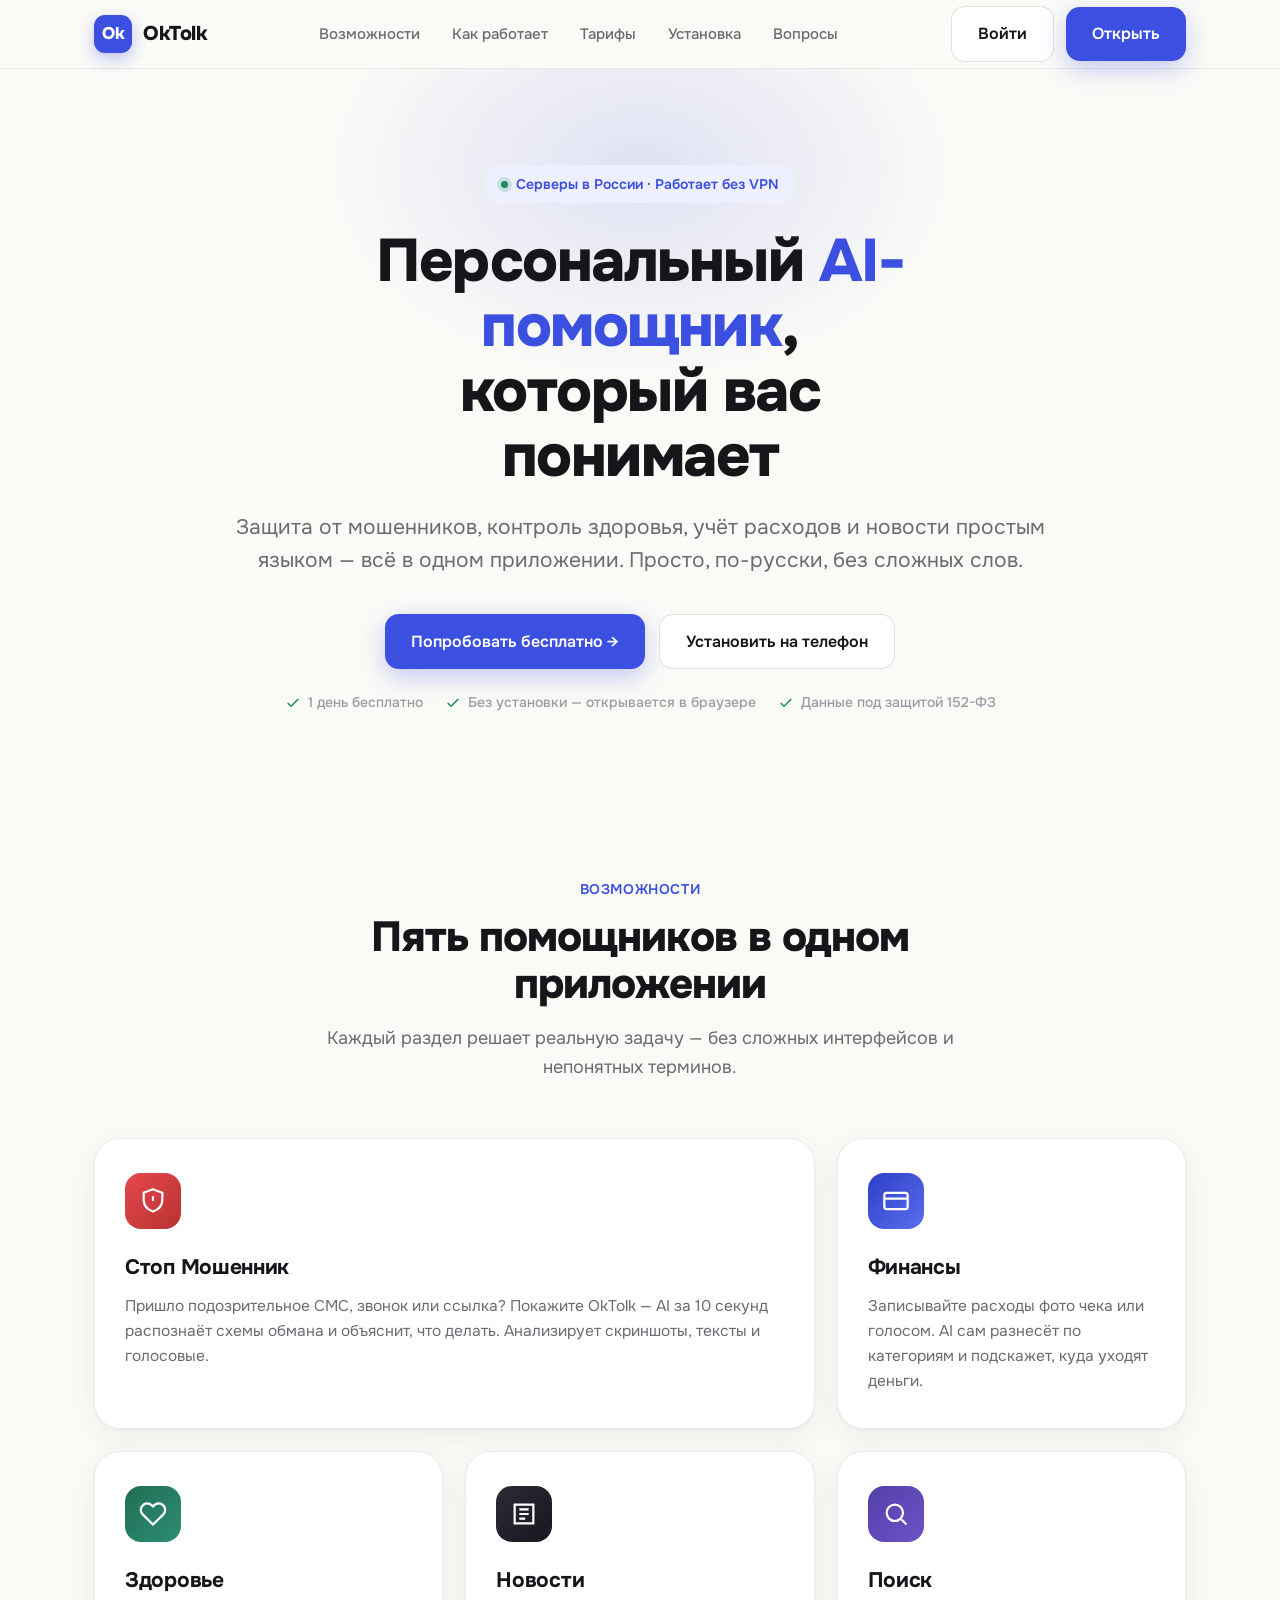
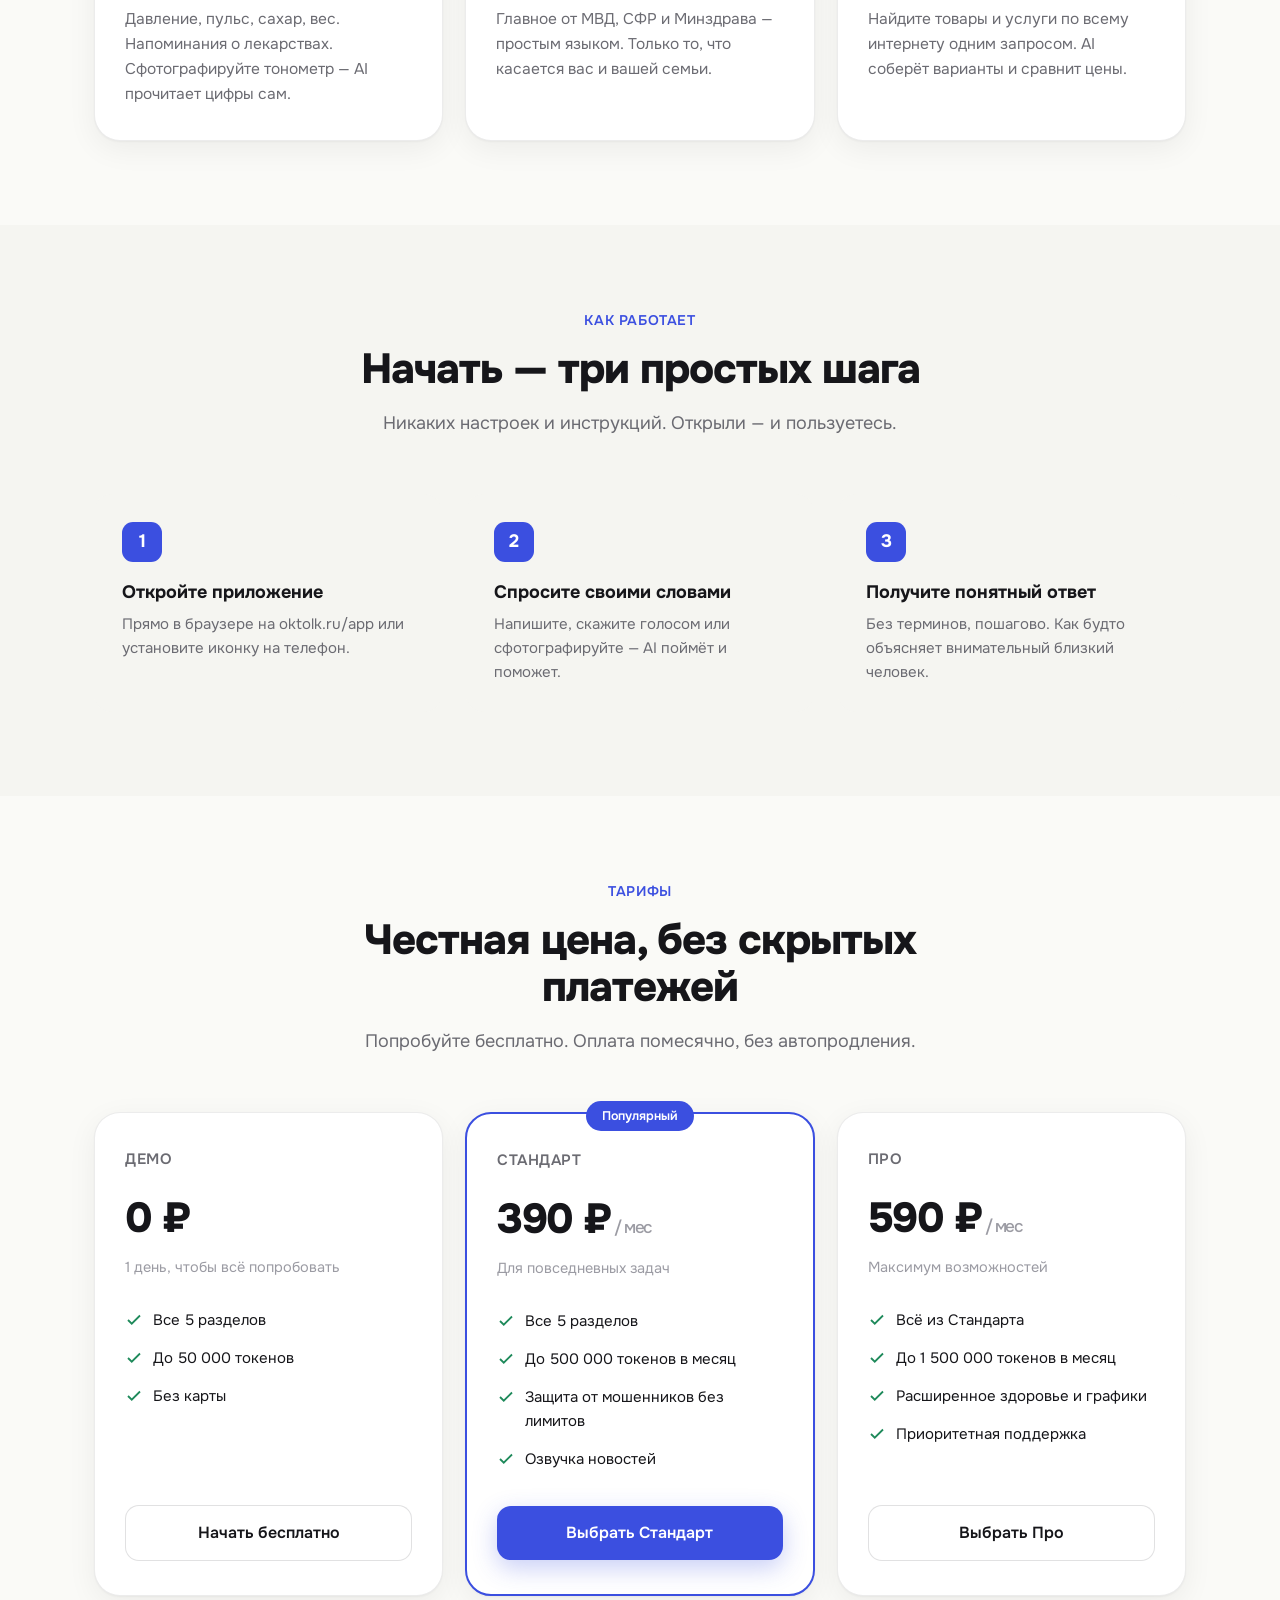
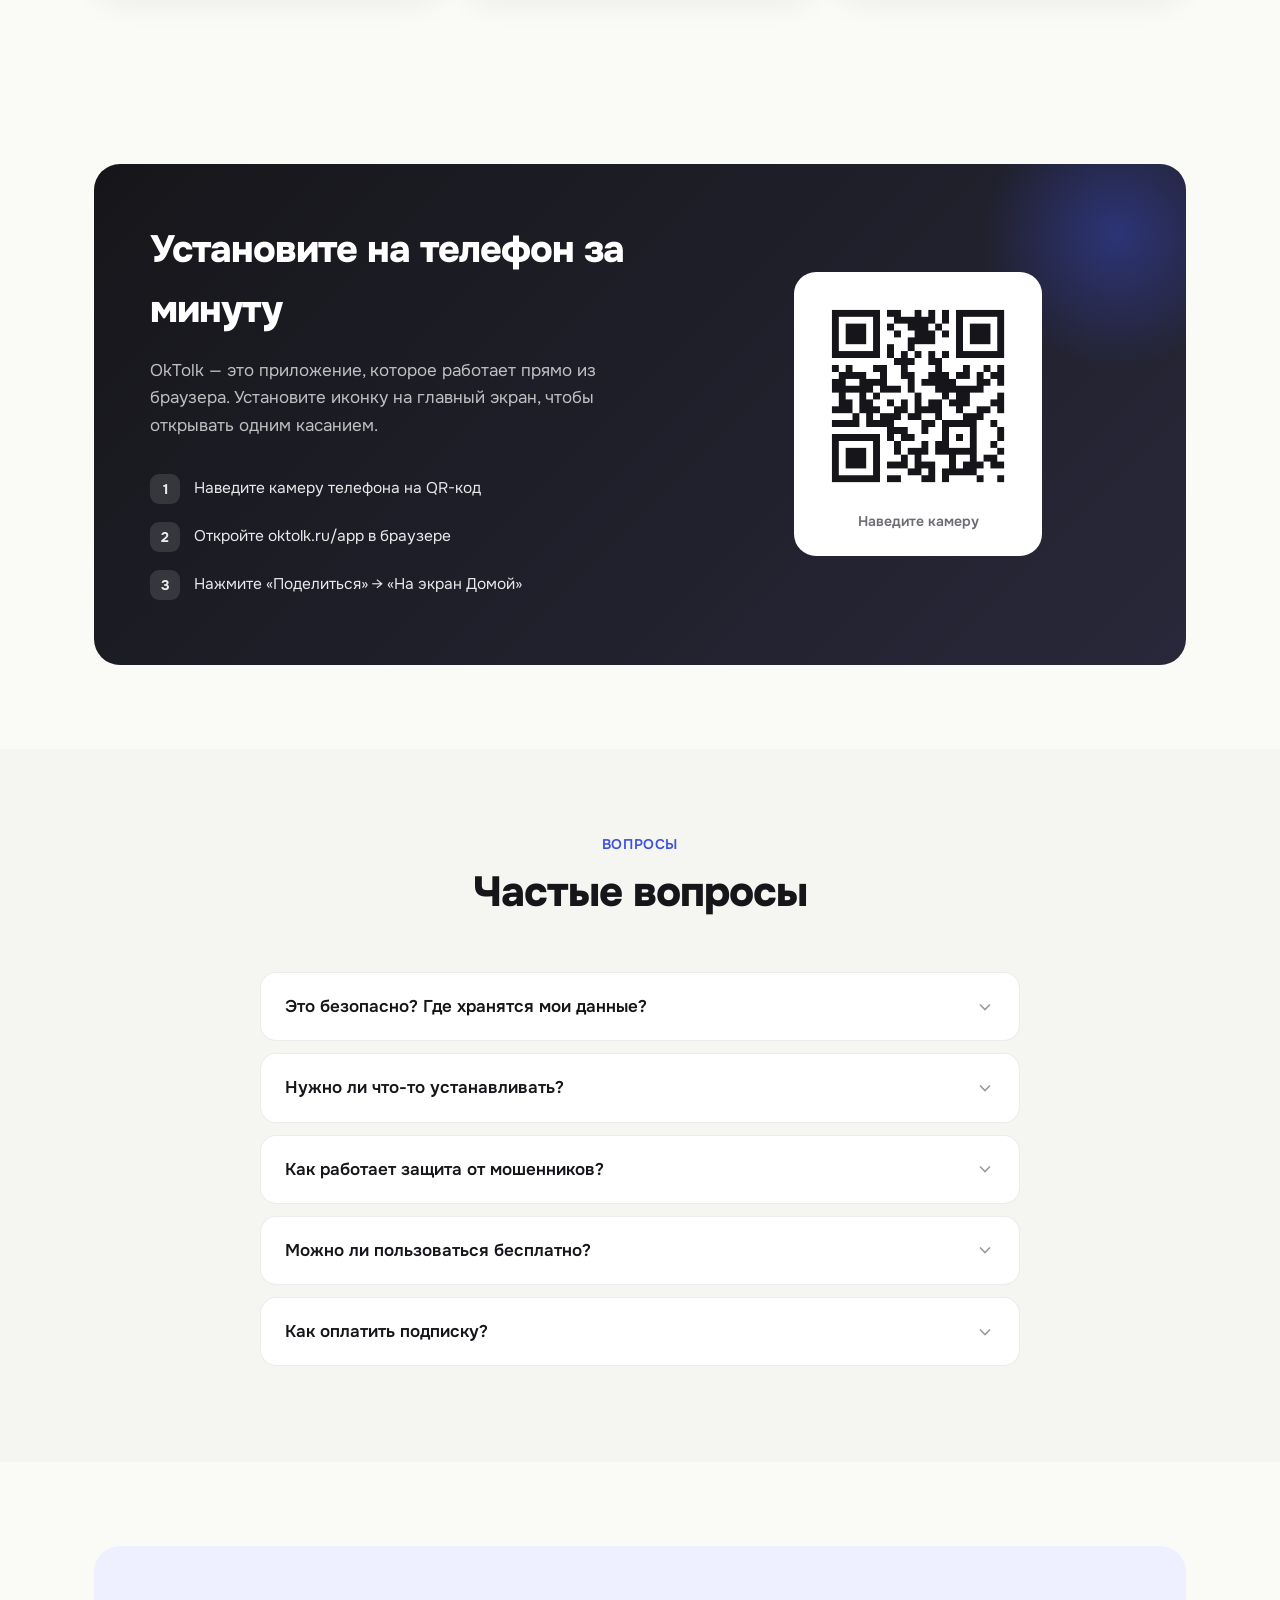
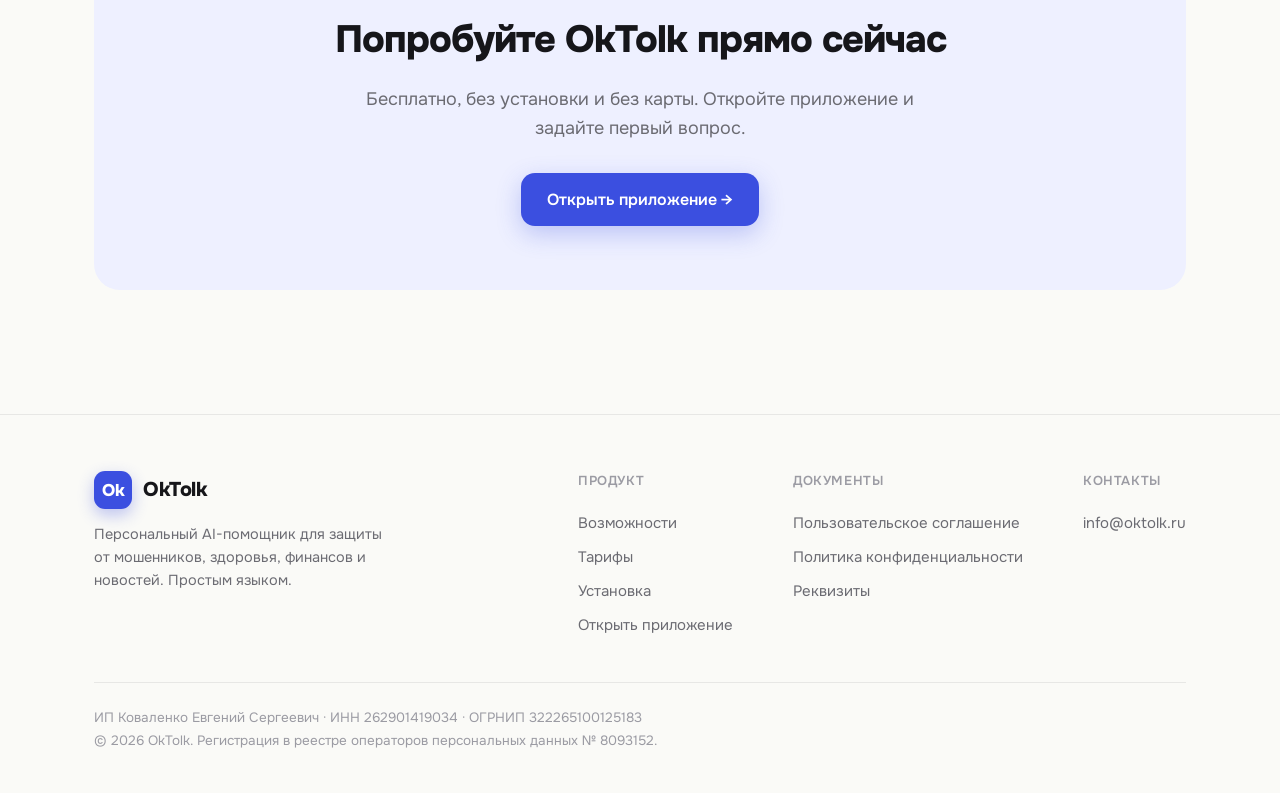
==== commit eef454c3: "feat: новый лендинг — чистый адаптивный HTML вместо React-бандла (494КБ→36КБ, чинит белый экран на o" ====
--- a/landing.html
+++ b/landing.html
@@ -1,179 +1,512 @@
 <!DOCTYPE html>
-<html>
+<html lang="ru">
 <head>
-  <meta charset="utf-8">
-  <title>OkTolk — AI-помощник, который вас понимает</title>
-  <style>
-    * { margin: 0; padding: 0; box-sizing: border-box; }
-    body { background: #faf9f5; display: flex; align-items: center; justify-content: center; min-height: 100vh; font-family: -apple-system, BlinkMacSystemFont, sans-serif; }
-    #__bundler_loading { position: fixed; bottom: 20px; right: 20px; font: 13px/1.4 -apple-system, BlinkMacSystemFont, sans-serif; color: #666; background: #fff; padding: 8px 14px; border-radius: 8px; box-shadow: 0 1px 4px rgba(0,0,0,0.12); z-index: 10000; }
-    #__bundler_thumbnail { position: fixed; inset: 0; width: 100%; height: 100%; display: flex; align-items: center; justify-content: center; background: #faf9f5; z-index: 9999; }
-    #__bundler_thumbnail svg { width: 100%; height: 100%; object-fit: contain; }
-    #__bundler_placeholder { color: #999; font-size: 14px; }
-  </style>
-  <noscript>
-    <style>#__bundler_loading { display: none; }</style>
-    <div style="position:fixed;bottom:12px;left:12px;font:13px/1.4 -apple-system,BlinkMacSystemFont,sans-serif;color:#999;background:rgba(255,255,255,0.9);padding:6px 12px;border-radius:6px;box-shadow:0 1px 4px rgba(0,0,0,0.08);z-index:10000;">
-      This page requires JavaScript to display.
-    </div>
-  </noscript>
+<meta charset="UTF-8">
+<meta name="viewport" content="width=device-width, initial-scale=1, viewport-fit=cover">
+
+<!-- ═══ SEO ═══ -->
+<title>OkTolk — AI-помощник: защита от мошенников, здоровье, финансы</title>
+<meta name="description" content="OkTolk — простой AI-помощник для всей семьи. Защита от мошенников, контроль давления и лекарств, учёт расходов, новости от МВД и Минздрав понятным языком. Серверы в России. Попробуйте бесплатно.">
+<meta name="keywords" content="защита от мошенников, AI помощник, контроль давления, напоминание лекарства, учёт расходов, новости МВД, приложение для здоровья, проверить смс мошенники">
+<link rel="canonical" href="https://oktolk.ru/">
+<meta name="theme-color" content="#3B4FE0">
+<meta name="application-name" content="OkTolk">
+
+<meta property="og:type" content="website">
+<meta property="og:site_name" content="OkTolk">
+<meta property="og:title" content="OkTolk — AI-помощник: защита от мошенников, здоровье, финансы">
+<meta property="og:description" content="Проверьте подозрительное сообщение за 10 секунд. Следите за давлением и лекарствами. Записывайте расходы фото чека. Новости от МВД и Минздрав простым языком. Серверы в России.">
+<meta property="og:url" content="https://oktolk.ru/">
+<meta property="og:image" content="https://oktolk.ru/og-image.png">
+<meta property="og:image:width" content="1200">
+<meta property="og:image:height" content="630">
+<meta property="og:image:alt" content="OkTolk — AI-помощник для защиты и здоровья">
+<meta property="og:locale" content="ru_RU">
+<meta name="twitter:card" content="summary_large_image">
+<meta name="twitter:title" content="OkTolk — AI-помощник: защита от мошенников, здоровье, финансы">
+<meta name="twitter:description" content="Защита от мошенников, контроль здоровья, учёт расходов — всё в одном приложении. Серверы в России.">
+<meta name="twitter:image" content="https://oktolk.ru/og-image.png">
+
+<link rel="icon" href="/icon-192.png">
+<link rel="apple-touch-icon" href="/icon-192.png">
+
+<link rel="preconnect" href="https://fonts.googleapis.com">
+<link rel="preconnect" href="https://fonts.gstatic.com" crossorigin>
+<link href="https://fonts.googleapis.com/css2?family=Onest:wght@400;500;600;700;800&display=swap" rel="stylesheet">
+
+<script type="application/ld+json">
+{
+  "@context": "https://schema.org",
+  "@type": "SoftwareApplication",
+  "name": "OkTolk",
+  "applicationCategory": "LifestyleApplication",
+  "operatingSystem": "Web, iOS, Android",
+  "description": "AI-помощник для защиты от мошенников, контроля здоровья, учёта финансов и получения новостей от госорганов простым языком",
+  "offers": [
+    {"@type": "Offer", "price": "0", "priceCurrency": "RUB", "description": "1 день бесплатно"},
+    {"@type": "Offer", "price": "390", "priceCurrency": "RUB", "description": "500 000 токенов в месяц"},
+    {"@type": "Offer", "price": "590", "priceCurrency": "RUB", "description": "1 500 000 токенов в месяц"}
+  ]
+}
+</script>
+
+<style>
+  :root{
+    --bg:#FAFAF7; --surface:#FFFFFF; --surface-2:#F5F5F1;
+    --text:#16161A; --text-muted:#6B6B72; --text-subtle:#9B9BA3;
+    --primary:#3B4FE0; --primary-hover:#2D3FC5; --primary-tint:#EEF0FF;
+    --border:rgba(15,15,20,0.08); --border-strong:rgba(15,15,20,0.12);
+    --danger:#D14343; --success:#1F8A5B; --warn:#C77A20;
+    --radius:18px; --radius-lg:26px;
+    --shadow:0 1px 2px rgba(15,15,20,.04), 0 8px 30px rgba(15,15,20,.06);
+    --shadow-lg:0 4px 12px rgba(15,15,20,.06), 0 30px 60px rgba(59,79,224,.10);
+    --maxw:1140px;
+  }
+  *{margin:0;padding:0;box-sizing:border-box}
+  html{scroll-behavior:smooth}
+  body{
+    font-family:'Onest',-apple-system,system-ui,'Segoe UI',sans-serif;
+    background:var(--bg); color:var(--text); line-height:1.6;
+    -webkit-font-smoothing:antialiased; overflow-x:hidden;
+  }
+  a{color:inherit; text-decoration:none}
+  .wrap{max-width:var(--maxw); margin:0 auto; padding:0 24px}
+  .btn{
+    display:inline-flex; align-items:center; justify-content:center; gap:9px;
+    font-family:inherit; font-size:16px; font-weight:600; cursor:pointer;
+    padding:14px 26px; border-radius:14px; border:none; transition:.2s ease; white-space:nowrap;
+  }
+  .btn-primary{background:var(--primary); color:#fff; box-shadow:0 8px 24px rgba(59,79,224,.28)}
+  .btn-primary:hover{background:var(--primary-hover); transform:translateY(-2px); box-shadow:0 12px 32px rgba(59,79,224,.36)}
+  .btn-ghost{background:var(--surface); color:var(--text); border:1px solid var(--border-strong)}
+  .btn-ghost:hover{background:var(--surface-2); transform:translateY(-2px)}
+
+  /* ─── Header ─── */
+  header{
+    position:sticky; top:0; z-index:100; background:rgba(250,250,247,.82);
+    backdrop-filter:saturate(180%) blur(14px); border-bottom:1px solid var(--border);
+  }
+  .nav{display:flex; align-items:center; justify-content:space-between; height:68px}
+  .logo{display:flex; align-items:center; gap:11px; font-weight:800; font-size:20px; letter-spacing:-.5px}
+  .logo .mark{
+    width:38px; height:38px; border-radius:11px; background:var(--primary);
+    display:flex; align-items:center; justify-content:center; color:#fff; font-weight:800; font-size:17px;
+    box-shadow:0 6px 16px rgba(59,79,224,.32);
+  }
+  .nav-links{display:flex; align-items:center; gap:32px}
+  .nav-links a{font-size:15px; font-weight:500; color:var(--text-muted); transition:.15s}
+  .nav-links a:hover{color:var(--text)}
+  .nav-cta{display:flex; gap:12px; align-items:center}
+  .burger{display:none; flex-direction:column; gap:5px; background:none; border:none; cursor:pointer; padding:8px}
+  .burger span{width:24px; height:2px; background:var(--text); border-radius:2px; transition:.25s}
+
+  /* ─── Hero ─── */
+  .hero{position:relative; padding:96px 0 80px; text-align:center; overflow:hidden}
+  .hero::before{
+    content:""; position:absolute; top:-200px; left:50%; transform:translateX(-50%);
+    width:900px; height:600px; background:radial-gradient(closest-side, rgba(59,79,224,.14), transparent 70%);
+    z-index:0; pointer-events:none;
+  }
+  .hero .wrap{position:relative; z-index:1}
+  .pill{
+    display:inline-flex; align-items:center; gap:8px; background:var(--primary-tint); color:var(--primary);
+    font-size:14px; font-weight:600; padding:8px 16px; border-radius:100px; margin-bottom:26px;
+  }
+  .pill .dot{width:7px; height:7px; border-radius:50%; background:var(--success); box-shadow:0 0 0 4px rgba(31,138,91,.18)}
+  h1{
+    font-size:clamp(34px, 6vw, 60px); font-weight:800; line-height:1.08; letter-spacing:-1.5px;
+    max-width:14ch; margin:0 auto 22px;
+  }
+  h1 .accent{color:var(--primary)}
+  .hero p.lead{
+    font-size:clamp(17px,2.2vw,21px); color:var(--text-muted); max-width:60ch; margin:0 auto 36px;
+  }
+  .hero-cta{display:flex; gap:14px; justify-content:center; flex-wrap:wrap; margin-bottom:22px}
+  .trust{display:flex; gap:22px; justify-content:center; flex-wrap:wrap; font-size:14px; color:var(--text-subtle); font-weight:500}
+  .trust span{display:inline-flex; align-items:center; gap:7px}
+  .trust svg{flex-shrink:0}
+
+  /* ─── Section base ─── */
+  section{padding:84px 0}
+  .sec-head{text-align:center; max-width:640px; margin:0 auto 56px}
+  .sec-head .eyebrow{color:var(--primary); font-weight:600; font-size:14px; letter-spacing:.6px; text-transform:uppercase; margin-bottom:14px}
+  .sec-head h2{font-size:clamp(28px,4vw,42px); font-weight:800; letter-spacing:-1px; line-height:1.12; margin-bottom:16px}
+  .sec-head p{font-size:18px; color:var(--text-muted)}
+
+  /* ─── Features ─── */
+  .features{display:grid; grid-template-columns:repeat(3,1fr); gap:22px}
+  .feature{
+    background:var(--surface); border:1px solid var(--border); border-radius:var(--radius-lg);
+    padding:34px 30px; box-shadow:var(--shadow); transition:.28s ease; position:relative; overflow:hidden;
+  }
+  .feature:hover{transform:translateY(-6px); box-shadow:var(--shadow-lg); border-color:transparent}
+  .feature .ficon{
+    width:56px; height:56px; border-radius:16px; display:flex; align-items:center; justify-content:center;
+    margin-bottom:22px; color:#fff;
+  }
+  .feature h3{font-size:21px; font-weight:700; margin-bottom:10px; letter-spacing:-.3px}
+  .feature p{font-size:15.5px; color:var(--text-muted)}
+  .feature.span2{grid-column:span 2}
+  .g-danger{background:linear-gradient(135deg,#E5484D,#B83232)}
+  .g-finance{background:linear-gradient(135deg,#2D3FC5,#5B6EF0)}
+  .g-health{background:linear-gradient(135deg,#1F6E54,#2E8E73)}
+  .g-news{background:linear-gradient(135deg,#2C2B36,#18171F)}
+  .g-search{background:linear-gradient(135deg,#5340A8,#6B53C9)}
+
+  /* ─── How / steps ─── */
+  .steps{display:grid; grid-template-columns:repeat(3,1fr); gap:24px; counter-reset:step}
+  .step{padding:28px; background:var(--surface-2); border-radius:var(--radius); position:relative}
+  .step .num{
+    width:40px;height:40px;border-radius:11px;background:var(--primary);color:#fff;font-weight:700;font-size:18px;
+    display:flex;align-items:center;justify-content:center;margin-bottom:16px;
+  }
+  .step h4{font-size:18px;font-weight:700;margin-bottom:6px}
+  .step p{font-size:15px;color:var(--text-muted)}
+
+  /* ─── Pricing ─── */
+  .pricing{display:grid; grid-template-columns:repeat(3,1fr); gap:22px; align-items:stretch}
+  .plan{
+    background:var(--surface); border:1px solid var(--border); border-radius:var(--radius-lg);
+    padding:34px 30px; display:flex; flex-direction:column; box-shadow:var(--shadow); transition:.25s;
+  }
+  .plan:hover{transform:translateY(-4px); box-shadow:var(--shadow-lg)}
+  .plan.featured{border:2px solid var(--primary); position:relative}
+  .plan.featured::after{
+    content:"Популярный"; position:absolute; top:-13px; left:50%; transform:translateX(-50%);
+    background:var(--primary); color:#fff; font-size:12.5px; font-weight:600; padding:5px 16px; border-radius:100px;
+  }
+  .plan .pname{font-size:15px; font-weight:600; color:var(--text-muted); text-transform:uppercase; letter-spacing:.5px}
+  .plan .price{font-size:42px; font-weight:800; letter-spacing:-1.5px; margin:14px 0 4px}
+  .plan .price span{font-size:17px; font-weight:500; color:var(--text-subtle)}
+  .plan .pdesc{font-size:14.5px; color:var(--text-subtle); margin-bottom:22px}
+  .plan ul{list-style:none; margin-bottom:28px; flex:1}
+  .plan li{display:flex; align-items:flex-start; gap:10px; font-size:15px; padding:7px 0; color:var(--text)}
+  .plan li svg{flex-shrink:0; margin-top:3px; color:var(--success)}
+  .plan .btn{width:100%}
+
+  /* ─── Install ─── */
+  .install-grid{
+    display:grid; grid-template-columns:1.2fr 1fr; gap:48px; align-items:center;
+    background:linear-gradient(135deg,#16161A,#28283A); border-radius:var(--radius-lg);
+    padding:56px; color:#fff; overflow:hidden; position:relative;
+  }
+  .install-grid::before{
+    content:""; position:absolute; right:-120px; top:-120px; width:380px; height:380px;
+    background:radial-gradient(closest-side,rgba(59,79,224,.4),transparent 70%);
+  }
+  .install-text{position:relative; z-index:1}
+  .install-text h2{font-size:clamp(26px,3.5vw,38px); font-weight:800; letter-spacing:-1px; margin-bottom:16px}
+  .install-text p{font-size:17px; color:rgba(255,255,255,.72); margin-bottom:26px}
+  .install-text ol{list-style:none; counter-reset:i}
+  .install-text li{counter-increment:i; display:flex; gap:14px; align-items:center; padding:9px 0; font-size:15.5px; color:rgba(255,255,255,.9)}
+  .install-text li::before{
+    content:counter(i); width:30px;height:30px;flex-shrink:0;border-radius:9px;
+    background:rgba(255,255,255,.12); display:flex;align-items:center;justify-content:center;font-weight:700;font-size:14px;
+  }
+  .qr-card{background:#fff; border-radius:22px; padding:24px; text-align:center; position:relative; z-index:1; justify-self:center}
+  .qr-card img{width:200px; height:200px; display:block; border-radius:10px}
+  .qr-card p{color:var(--text-muted); font-size:14px; font-weight:600; margin-top:14px}
+
+  /* ─── FAQ ─── */
+  .faq{max-width:760px; margin:0 auto}
+  .faq details{
+    background:var(--surface); border:1px solid var(--border); border-radius:16px;
+    margin-bottom:12px; overflow:hidden; transition:.2s;
+  }
+  .faq details[open]{box-shadow:var(--shadow); border-color:var(--border-strong)}
+  .faq summary{
+    padding:20px 24px; font-weight:600; font-size:17px; cursor:pointer; list-style:none;
+    display:flex; justify-content:space-between; align-items:center; gap:16px;
+  }
+  .faq summary::-webkit-details-marker{display:none}
+  .faq summary .chev{transition:.25s; flex-shrink:0; color:var(--text-subtle)}
+  .faq details[open] summary .chev{transform:rotate(180deg)}
+  .faq .ans{padding:0 24px 22px; color:var(--text-muted); font-size:15.5px}
+
+  /* ─── CTA band ─── */
+  .cta-band{text-align:center; background:var(--primary-tint); border-radius:var(--radius-lg); padding:64px 32px}
+  .cta-band h2{font-size:clamp(26px,3.5vw,38px); font-weight:800; letter-spacing:-1px; margin-bottom:14px}
+  .cta-band p{font-size:18px; color:var(--text-muted); margin-bottom:30px; max-width:50ch; margin-left:auto; margin-right:auto}
+
+  /* ─── Footer ─── */
+  footer{border-top:1px solid var(--border); padding:56px 0 40px; margin-top:40px}
+  .foot-top{display:flex; justify-content:space-between; gap:40px; flex-wrap:wrap; margin-bottom:40px}
+  .foot-brand{max-width:300px}
+  .foot-brand p{color:var(--text-muted); font-size:14.5px; margin-top:14px}
+  .foot-links{display:flex; gap:60px; flex-wrap:wrap}
+  .foot-col h5{font-size:13px; text-transform:uppercase; letter-spacing:.6px; color:var(--text-subtle); margin-bottom:14px; font-weight:600}
+  .foot-col a{display:block; color:var(--text-muted); font-size:15px; padding:5px 0; transition:.15s}
+  .foot-col a:hover{color:var(--primary)}
+  .foot-bottom{border-top:1px solid var(--border); padding-top:24px; color:var(--text-subtle); font-size:13.5px; line-height:1.7}
+
+  /* ─── Animations ─── */
+  .reveal{opacity:0; transform:translateY(24px); transition:opacity .7s ease, transform .7s ease}
+  .reveal.in{opacity:1; transform:none}
+  @media (prefers-reduced-motion:reduce){.reveal{opacity:1;transform:none;transition:none}}
+
+  /* ─── Responsive ─── */
+  @media (max-width:900px){
+    .features,.steps,.pricing{grid-template-columns:1fr 1fr}
+    .feature.span2{grid-column:span 2}
+    .install-grid{grid-template-columns:1fr; padding:40px 28px; text-align:center}
+    .install-text ol{text-align:left; max-width:340px; margin:0 auto}
+    .qr-card{margin-top:8px}
+  }
+  @media (max-width:640px){
+    .wrap{padding:0 18px}
+    .nav-links{
+      position:fixed; inset:68px 0 auto 0; background:var(--bg); flex-direction:column; gap:0;
+      padding:8px 18px 18px; border-bottom:1px solid var(--border); display:none;
+    }
+    .nav-links.open{display:flex}
+    .nav-links a{width:100%; padding:14px 0; font-size:17px; border-bottom:1px solid var(--border)}
+    .nav-cta .btn-ghost{display:none}
+    .burger{display:flex}
+    .features,.steps,.pricing{grid-template-columns:1fr}
+    .feature.span2{grid-column:span 1}
+    section{padding:60px 0}
+    .hero{padding:64px 0 56px}
+    .foot-links{gap:36px}
+  }
+</style>
 </head>
 <body>
-  <div id="__bundler_thumbnail">
-<svg viewBox="0 0 200 200" xmlns="http://www.w3.org/2000/svg">
-  <rect width="200" height="200" rx="36" fill="#3B4FE0"></rect>
-  <text x="100" y="118" text-anchor="middle" font-family="Onest, system-ui, sans-serif" font-weight="800" font-size="58" fill="#fff" letter-spacing="-2">Ok</text>
-</svg>
-</div>
-  <div id="__bundler_loading">Unpacking...</div>
-
-  <script>
-    
-document.addEventListener('DOMContentLoaded', async function() {
-  const loading = document.getElementById('__bundler_loading');
-  function setStatus(msg) { if (loading) loading.textContent = msg; }
-
-  // Error sink persists across replaceWith since it's on window, not the DOM.
-  window.addEventListener('error', function(e) {
-    var p = document.body || document.documentElement;
-    var d = document.getElementById('__bundler_err') || p.appendChild(document.createElement('div'));
-    d.id = '__bundler_err';
-    d.style.cssText = 'position:fixed;bottom:12px;left:12px;right:12px;font:12px/1.4 ui-monospace,monospace;background:#2a1215;color:#ff8a80;padding:10px 14px;border-radius:8px;border:1px solid #5c2b2e;z-index:99999;white-space:pre-wrap;max-height:40vh;overflow:auto';
-    d.textContent = (d.textContent ? d.textContent + String.fromCharCode(10) : '') +
-      '[bundle] ' + (e.message || e.type) +
-      (e.filename ? ' (' + e.filename.slice(0, 60) + ':' + e.lineno + ')' : '');
-  }, true);
-
-  try {
-    const manifestEl = document.querySelector('script[type="__bundler/manifest"]');
-    const templateEl = document.querySelector('script[type="__bundler/template"]');
-    if (!manifestEl || !templateEl) {
-      setStatus('Error: missing bundle data');
-      console.error('[bundler] Missing script tags — manifestEl:', !!manifestEl, 'templateEl:', !!templateEl);
-      return;
-    }
-
-    const manifest = JSON.parse(manifestEl.textContent);
-    let template = JSON.parse(templateEl.textContent);
-
-    const uuids = Object.keys(manifest);
-    setStatus('Unpacking ' + uuids.length + ' assets...');
-
-    const blobUrls = {};
-    await Promise.all(uuids.map(async (uuid) => {
-      const entry = manifest[uuid];
-      try {
-        const binaryStr = atob(entry.data);
-        const bytes = new Uint8Array(binaryStr.length);
-        for (let i = 0; i < binaryStr.length; i++) bytes[i] = binaryStr.charCodeAt(i);
-
-        let finalBytes = bytes;
-        if (entry.compressed) {
-          if (typeof DecompressionStream !== 'undefined') {
-            const ds = new DecompressionStream('gzip');
-            const writer = ds.writable.getWriter();
-            const reader = ds.readable.getReader();
-            writer.write(bytes);
-            writer.close();
-            const chunks = [];
-            let totalLen = 0;
-            while (true) {
-              const { done, value } = await reader.read();
-              if (done) break;
-              chunks.push(value);
-              totalLen += value.length;
-            }
-            finalBytes = new Uint8Array(totalLen);
-            let offset = 0;
-            for (const chunk of chunks) { finalBytes.set(chunk, offset); offset += chunk.length; }
-          } else {
-            console.warn('DecompressionStream not available, asset ' + uuid + ' may not render');
-          }
-        }
-
-        blobUrls[uuid] = URL.createObjectURL(new Blob([finalBytes], { type: entry.mime }));
-      } catch (err) {
-        console.error('Failed to decode asset ' + uuid + ':', err);
-        blobUrls[uuid] = URL.createObjectURL(new Blob([], { type: entry.mime }));
-      }
-    }));
-
-    const extResEl = document.querySelector('script[type="__bundler/ext_resources"]');
-    const extResources = extResEl ? JSON.parse(extResEl.textContent) : [];
-    const resourceMap = {};
-    for (const entry of extResources) {
-      if (blobUrls[entry.uuid]) resourceMap[entry.id] = blobUrls[entry.uuid];
-    }
-
-    setStatus('Rendering...');
-    for (const uuid of uuids) template = template.split(uuid).join(blobUrls[uuid]);
-
-    // Strip integrity + crossorigin — blob URLs from a file:// document inherit
-    // a null origin, so crossorigin forces a CORS fetch that SRI then rejects.
-    // The manifest bytes are ours; SRI protects against CDN compromise, not this.
-    template = template.replace(/\s+integrity="[^"]*"/gi, '').replace(/\s+crossorigin="[^"]*"/gi, '');
-
-    const resourceScript = '<script>window.__resources = ' +
-      JSON.stringify(resourceMap).split('</' + 'script>').join('<\\/' + 'script>') +
-      ';</' + 'script>';
-    // Inject after <head> so the DOCTYPE stays first; prepending the script
-    // would push the parser into quirks mode. DOMParser always emits a <head>
-    // (synthesizing one if the source HTML omitted it) but may carry
-    // attributes through, so match the full opening tag. slice() rather than
-    // replace() keeps us clear of $-pattern substitution in resourceScript.
-    const headOpen = template.match(/<head[^>]*>/i);
-    if (headOpen) {
-      const i = headOpen.index + headOpen[0].length;
-      template = template.slice(0, i) + resourceScript + template.slice(i);
-    }
-
-    // Parse the template and swap the root element. Scripts inserted via
-    // DOMParser/replaceWith are inert per spec — re-create each with
-    // createElement so they execute, awaiting onload for src scripts to
-    // preserve ordering (React before ReactDOM before Babel before text/babel).
-    const doc = new DOMParser().parseFromString(template, 'text/html');
-    document.documentElement.replaceWith(doc.documentElement);
-    const dead = Array.from(document.scripts);
-    for (const old of dead) {
-      const s = document.createElement('script');
-      for (const a of old.attributes) s.setAttribute(a.name, a.value);
-      s.textContent = old.textContent;
-      // text/babel scripts with a src: fetch and inline. transformScriptTags
-      // does XHR against the src, but blob:null/ from a file:// origin is
-      // silently dropped. Inlining makes it a plain inline babel script,
-      // which transformScriptTags handles unconditionally.
-      if ((s.type === 'text/babel' || s.type === 'text/jsx') && s.src) {
-        const r = await fetch(s.src);
-        s.textContent = await r.text();
-        s.removeAttribute('src');
-      }
-      const p = s.src ? new Promise(function(r) { s.onload = s.onerror = r; }) : null;
-      old.replaceWith(s);
-      if (p) await p;
-    }
-    // Babel standalone auto-transforms type=text/babel on DOMContentLoaded,
-    // which fired before we swapped the document. Trigger manually if present.
-    if (window.Babel && typeof window.Babel.transformScriptTags === 'function') {
-      window.Babel.transformScriptTags();
-    }
-  } catch (err) {
-    setStatus('Error unpacking: ' + err.message);
-    console.error('Bundle unpack error:', err);
-  }
-});
-
-  </script>
-
-  <script type="__bundler/manifest">
-{"005e842b-b371-448a-897a-7ba13bcd5ed2":{"mime":"application/javascript","compressed":true,"data":"H4sIAAAAAAAACrU8a3PbOJJ/xdZWNGTYkgG+RImGcs5jJtnJa5LM3m7ptCk+IIo2JXokOk7K1n+/agB8ik6ydXX+YBNAo9Hd6G504+Evwe7kjw/P8pj7p6ubbVSk+VbT78rPk0AL9Ltine7HmzzmLBq/eff8xWfv6atPn5/+69MLEE1xUAQskN/XwW7P4+dYs1j6q3ynfQl2JyFbLCFmBDireowzvk2Ktc/nsR8bhn6HgKtGe7QOdkjZRaHFur+au45juU+0cEGWzLTJvUY9yyHEG670+XxOPQgXdMmo6d1rpuMRu2wwIVyYqsEmlimrXQgXlqx1reFKn63mJrG9Er9p32sutW3SQEJ7kZhtJNQscdCpea/RqWfXsLQJK4BWR2LrlMdRvo2CQgv1Q7dFCvD0SKTDodYFvdnu1+mq0OiU6t0R60Zv8nCjaU11/VApRqgFECrVKL5d87c3m5DvSi3gu12+e5bvdjwqXvMvPGMhlFp0k/E9295kWbPmWX6zLRip9elZEK15AwzrXqf7gi2WNRGpJCJdaV/yND4hjJUi0Iv1Lr892fLbkxdIi1Y2GIOzgRHqlWZGjPjReS05xLGIlr4eGYYvRt7ebBjiudjtgm8VnlHUxBIz4sfndZtQ6LL3Il6yYBEbUYPyy6b48iLIpACChgBERVh3udIUfHizWvEdWpQoyjEZqSE3mn6348XNbju42cZ8lW55PDhlOE356uRZsP0S7D/wbcx36TZ5lm8L/rUwn9f90QMgVwE7pRCybfAlTYIi341v9nx3kfBt4Uv0Z8E23uVpfJaOC75HHR0OtYCdEgjeBAULx0X+scBBNH28CYporZU9TrQFGU2X/zMWf/SzVBddhkP8vaBLgUdo4a9ZHhSaqtZ1HYKa0J2UYj2XFDjba4EOK0YgYVnpY5I5W/mr0smsGfH3tynSE+p3UbDnJ/H49WzNssVquSBLP9zx4MpXDW/KBtpp+KNsMDsNL8sGa3lIV9p6zriuAAwDa6J59pCeDj7l+UmWb5MTVIKBriR9EtVcI4N30qvybZTH/M8Pr7RAbwp7x6+zIOLa2f88QgEHo9XF6NflnXk4S2DQwBqWVqGFlTcJnlgzoh+C8fUuL3JUGnaX8OK1aJ41FgmFo98rHeB2lxa8hg/qeQoZgejIz6mpiuahHxqGHoyvb4quH1uES/D0wwHCJnVBLBrrsUIpn0jYbaCFut/yIePrm/1ai/Q+b3OAdP882F01CFcuhsyD+/uuyzpnwf09mYd9LeGxEzIGILxPU3TKJS6C5SJcHiDhxZsay0Pybgx0gE1wxZuAEiK44q8215l2SiWfCS+e8n3xJthfvQ+Kgu+2mq7LzgjXZDiq1/zKN9uPO77eoJOOT6+cZLdz11F22+X635JGvPwpfJwRnx/j46X7rdEt+FJOsKjf8+Lm+n2+T5Hj97s85KVMCBClGA/DdMcbTX6iEzla70aTvk4X8eXNvqimqAHxKd2k26S35ds1f7Vd5WLuoDNRczYZDtuwsgEdJYqEsbYhlPFDbRnhONrxoOBoZloH/QMrfnvZ1hVVm+C6xlHhh0g/wIOS65hi7e1H1J/MWYReVU9X2qk2onMWGFGvmRqRrtdaKLvKwBN7hUbca8JYrbXN1IiWi9CIlyyaMzIcunMWDYcaYSy+v3cZi/X7+7hsiWVLJFoi/f4+mjNzOLRFn7j8jp+cktkp1YXxd2y0adcl+QEjIH0o8b255L9r9AQi3Ze8rtD0X+f74n2ebqVL1X1FVjCP5ZodQ8gi/VCuCweQE/4m/5LyZ1l63ZoEdBASd6AU48XmuvhWAWsIAZxRv6JKq212xYi/atpsGcOIFbqEStjqMQdcqtct2MVqWYKvywU9ZevHHC5ZB26xXvqXw6EWj0OepNtf0yzTCFBCdIjHm/wL/5RrKSRYytKtKBn8uGzwZk1Z5ttYINQrocVKh1tm2j9/nh8cOa2R5weGoTcMsrEyuMvSKFuVDMPVR6beSLQ8P+xDHfajdnHR6aIWlYg6fGR2DbPlnfqZE/qmIMpuXaehowL7YRUyC/r6Y3Kp3krdMADgMkJPV1oPQ8LRN5RoZPrmnCV+0sC/VrVSg9rdjWS54MZ6yUYmY8n9vfyNhbUorO/vCWOJSBTW0m4P5bxX3D0Q9QjBPH32suGBj8SCvNPKqCXXp8FwSBnT6DCczyMVzJQUvwmK9XiV5flOi84sfbmIHlnGsQKMrCWLD00J/0ejPIj0aHwWN+WBi9KD/rt/4Tg/t+5DiFvSEmubcCnEp86ciwX+Ts5wTXc8n3Pdd+f8SYt2vlx4S5bMvKMGg6qmVvURn9QxFI5DM+74ESFH43nLY9x8RJGAaQ8sdbDVoEcEVm1I0fdJ9wTdpwHGedftIPloMYWYHbMOnE0gYQTWPY3+ek789YiZwrRcxtbD4Xo08v0accqIb85TP5VrdL/FrkfpUkrxkp1SP2nk49olkzINFslyjnKVy9qV1A9cKbUQYliPUt2/EvCnlzr0jcAugY9GMKKMYYiTGAYyp2NCFhssAjLvjQFi/S4esQgiNopknnc4iAzk/cVzwkzLlZ+U0Qk04yTWDKghrkXC2SWS/uHj0yyPrvYyZktEuHulFry4Z4mLcTlLRFaUit04sHUoy1WCpumwqkuvtk/TYl/CB7oO6VjkZVqiV7qcidnFYXlz2MxgfLFe1psR6HGTI9z63HucHaexmJeeSGwn+Re+W2X57fhEGxg9GIzBfGB4jzNjoA/kUtYHZJ8z73E2HEqWCdi6T05ZD+Qjz9cF0NO00E6pxIg6+QD9iFbl5wIC0cvZBQ8l/N0eDXCKqWmVWEtFePqt4HstAa4foFXHHrJDovZJiVIJmQGV6bkO697aS0b8y/Oy7F+WanPFwsVlYw4hkxX1ntPoyo+ZcOKb4KsWwxV62arMIdMhWVw2s7GrOtzYMOJvzrG9HHljGDqWF5slMx1nGKjtqsXGiJZ+ZLArYb5bab4vGs7/fZ592+abNMi0TIdcDJhqiAu2Tf0eUR2uWY4qrW11f90mrgvaIXXdIVUI6S+2Ma5b/Zpga8XNX3NGnggw7S99Rg6V/ewYAYk9bKLeGSxcbJqirmhp5so7HQqFIJ5vRM8SrGdSW8IeDrX9ojCMJVMSb3PLfwbdug/dukSntHl/aOyX3okjgLd/vnn64sOMgihdvH7/8gLrZia0Twhmtqz4/eLt31/NvAPE7O41dpsR+GNmwcuZeQDO7t5ffPr04sNbQsiMQFWgM1oVKJmZdYHOrLJACZnZdYHOnKpAycytC3Q2OcCqGuvz+3cfX3169e7t508XT1+/mC0WS1i4QD3xxzTlH1f8sYj8Y6s2sBSUDXYJCLaENT1wFDgBR/[base64]//qT7K8DUxzH2o/1tUCyoP0E1ivkOi+TMkei0SvZ8i0at8kxjmPizJEiAP7TpjwBD4emgYEMznc0b9er/jOGdtYVGAq3G/81gEI6o2b4P91dFmiTptCNRpAx833J3CTBjTQiPSH5l+F4Y2YMLjdtrEET2yjtrp0RhdGNqmo5HThWembnRyvGMaaZvGx9Ej08DfR+PQNr81YA/ODt0IZSgRIXTMV8FNVsyOQs8wiE82jR20gRHgkcGD4cYD2iLjjwVd4t4uJsyBypdDFo43N1mRXmfftBJKxIlfr7VIR3i9rVjN8PH4YCGcMzocUjIP9Y6eqON2tdYqlJT4zcZ66VXt01ZzvRCrZq/VLJflqulBmWL+IAXJsz0/SVeaOflZes3v00vp9wmm7sMUU/KzJN+JDWKbzkP9OFnBDZiZOJj5KYbsHzBk/R8Y+o5e1wxJba62dB9ywOP2WZIm1BjTCz9Udy6a2xlhuZvR2KeFhAVjeSCmxcAx+xhRn5ZbZ0KmZB4b6/v72FjPWVjvsacKUqb+ZM6N9P6eG+mchff3GjkVO2mnLNWHw4Q1RjHWwA2sXRmGv5o7w6EWGcwyViOnTlkFDyPax8WINndlMOZtcTAcXqL3r4ejPZXADdoLWVXj9vnl/b3N2KWuKOxQ10ubq2jrkHR6NHSrwuxWWN0K+wiJ0wVxFZ02aZ+eldPeFq2ryH+YUCW4RoXZrbC6FfYREqcL4oqKLqFXMiXuJ7af1CvD8OXuhli9gnCvUUIeX52FZ+HIIfqZUx2tG4ySxxkaFbtLsjxp2VO60ug8OPYZCKgNjEBuWihUyfj1u9/KiEDEA1+vj6zTJ/PA1wMD82O5NxHMmem4vh6MRF2F7MU/3zeQVaVZnT2ajqtDNWan4SC2dby5NNYmuvWS0fPzdSXfNfN803H7IVvFkb38d7vC6Va43Qpv2RiI+KbjVAPV4moPumRrP+3cQOiLx6o7NlLaP7ilsL3ZVNcTyhX8O6t/4/[base64]/[base64]/[base64]/[base64]/UmInU7+66S+8zQTSfTZ0T2g2aD9wiJSqduZBRwfP6zEiemqc2kwWliPVwZZwlp90iWk6tNcwhUjfjK/8q8MQ+fyHjjSeKmtIa0zK36AIx47kuh5P6A6d7OOhf1YC0ZUN8iyflLwI1i6rF8Z/AjWXNYPD34Eay2r/UUFKqfscICr76XbMjdsnAMEZ/URjLyg03ibsgjxqs5kFDzy9ANc3xQP3jrC7Ru5qy5v+stLG+rGz3w+D0fRiOr6d3bR2xl+md1LRN9nodEBmWnQr2rPWThssiX1hegQlDcmK3bv8V3XfD5v4Hzk6c0HOoZxOKgNqYV0+yJERMM00YWaKgx0LIw0sQ5LEw+PNW118oxRiieORGWYKnJFF/2RI5dDW/grTJPk6mpKH0bw5FIsZZim4TElkSfB5oSCiQsGemPhOSyTgomlCQY/gjx3AqY3AZMgnHRtDlgWBdMWcFgjkh8TTMcDKs6cHXQt1AQT0yQR3jseRnOY+yKcSM1w/SGY6GGKjTUT6oGD6c8Uww5RMzXBRfeMQpFZkeOBi5mIh6fwIphGN4/[base64]/5IMIGisNifp9iTUw/E62L+7xdcI13xXfNPwsnyEzyguimKXhjcF12IIF/Gy8U5L+pk2O+Vzp888g7jnYMZvnriOb9O4WJ/FOrRq1zxN1gVWC1RRxoOdJi9DrlmiDQQPd19Sfvs0/zobkBNyMjDUi7BYNwbNEoghZgNKyKMBSMxlaZVm2SwcR3mW715jw0H31y2evyPIr5tsuz8bwEB8zL5m6fZqAD3QdDqdnslmHaJxcH3Nt/GzdZrFGl5ya1Uk2gCjggHcNWnDvf6KjwYTA0jj2aDgm+ssKPjgoNfTmoqQQZ5INW9FxfNLcR0qXWnVKUIKl3p5hy7RBjd7PoC7rzMlwlSHb+X3pX7Q/aufkFCDZxisd3w1gMHfKkK7XF/hFmZT+cWMs86Ve7/UK1RV0fFtHvO9pvt61bLj+NhBYq0qs2BfiCr9AMFBwzt1QoUYq82n/FAGNC6C5G2w4eMif53f8t2zYM81Hf5i10/y2UbTn/S/IK/N/NUmSPh4v6utQT5GHRc53pj988NrbZAizNn1NhkoRa/7Fd8yPo7T/XUWfGMDEUkOoIOpA7TNt3xQP52Mm15CbHzja8zx59WvQYpvlPHz400U8f2eBeptFIvGn8OPN9fX+a6QVL4qr8z3+xnkAannzbk6RoKPa8uhh0P5dxwFWabha6jVjzqTJrHolapChaT0SfE43wZhvisYB/wWobb6zvIgZiuIxawM8J7oTM5Akq78MNhz14b0H0/ffbglv/+W5BcXFxdvP/65fvFngp9/4q9fn1386+Li4tnb8FuYYcXLF9mLP/7xxytqvrfPzryzW8v77dXFP5+/evr7C/L85dcku3z79OLi3fTTP1+Tf9nvXt5ir6d///Cn82J39fckSRgbgApMe3hn7JS0OH7Sw/2svyOVHaXQy69KYuWxyWf1TFmFf2XxnJljWkaS9Ow23cb57TjmX9KIv0+/8uxDUKQ5ROyhN9adpUzotf+fADfXzxg4rCCBNaCvwiOfwTaPOVroIN2eBMPhWbpJyrfZwbhsrM/oMxbsEqHBZZQ6on6G96Ky0Uiv2hbZkjULj0Mfr1Q0Hpez8nE5PreqQenyMQuhLpudstUp21jWfbEcZPJkqW7VDwd5Zt0XQoSv9u+DdFvwmJXvXctJY9VTyUZ00XEbD1pyJJobrki5GbHuMLVUdxvlUsTKJRuCll9vA9eYqxgoVxrQdZIJL1SLNjDjiqY+1pXL/IGD+q57FZ6zAunlQPSryOjYmnhrWyXU34vhmgGTQlrFS6UsyrcpdUTF++63rFisoicOCYvLmAnfEYpYapffbGNtpUPaLCe6H36H/TLSakYMXEUMjQsKPlf7CnfKtMpI4hLv1G/Y1eMVbNnl48SPxvtil1/xjzgky57EdUAzixuBF0Ti1eF/C13DxQLDn5/ohGAfeFRoG9iih8AAS44oahtR5UY3xk4zzNyKCtwM6ekT8TTTNvqo7CLKW1HGHodjfSQHaE69fJ7acmPHBjwcxtIfS/PX2yjSCvkDOwANTO2eR+FTW8Nku2CWAOm1934777XD9tBCzVjP9YXgSUP2lFuPA/2McmsWHIAfNH32/54+Vcf+/1m+Uj4ROcpYVuyBnCVhi1/OC9xIOxGWxgZhvov5bkZ8+TGK8iwLrvd8Vn74g/kvS3GFJVb3Re4SuQUzOC9280F/XK9Afjkv4p8f6TqI43SbzIi/CXZJup0RX2YWvxjcGFx/9cvswliJYhhEV4mY1ZGwvNnAqDMHtIUnjSSllUzpxi/+YH5+VsTzX3S/4udMMHRolFFUc5Ebpdst37389OY1S8aXebrVBgOZ9l2yaBxVIf+C4PZmORmjy3G+Wu15IbyHfmZCxqoJqRpfSg0+M/2rORkOM/ylXSpfKEXBMuT4ZGBc4d+B/oOcpFowaqoHA5lh+PIfTXV0uAq5Kt29k6I3HbdM6vCzsWFsQy3bwd+I+BlALePZ4G8r8YOVjQ3lePzyAIO9yNrqkCUcDrWQ3aEPmIUHHcL6HbLcBWiTt4iWLMT3x0eIAvmQvlxy8b6xXG+ffnuFN1L0B+OS5uKvhFT/56PP+fNdcJtu5XOwv6rVt2Py3RhnjAyp+BX9LmLVekD0A8ghO366M1WVuyzp47cnoYb/gKeDsynxI5r6GhXGsfovLvhPKdoN8t8H1KFIkRYZrwWmpCOcm9bqWf3PCbXqaA/xerQmDcrvenY7o1XdhkPttDWv6g1pWZwzvK35UO9ekh5aqcreKiCperb+0VaMlva/ArldTNdNAAA="},"2a52c171-3965-4c4d-8205-d8c6bd5cd562":{"mime":"application/javascript","compressed":true,"data":"H4sIAAAAAAAACtVbW28byZV+9684y4dst9VssUlKsiVzDNmjWQuwx4YkJFgYxqLUXSQbbnZ3qoqSNRMDtmdzAbxIkJkAedjrAIt9VhR7rczEGmB/QfVf8C8JTlX1jWzSjscZYAXYprq/c+rUqXMvevUyDL7HzyUAuPvwIIkewlEf3jz5HXCfJVF0ImgUhfEI/CQW+IAyjljPhnssjP0wjSgHi4vQf3gC6TiJqa3IvXUYMjKh3AEexqOIAksEEciKhaOxAJ+wADl1bbg5Jgl/84sv77KAMkUdxoKyNImIoAEIRmI+TNhErdyzYXtEYwH7lDB/rGXVyyfsMBRwHIox9CENUxqFMQUuaKoov49+4PLqJWs4jX0RJjFYNnx+CaA15ciehb5obV26BKgkLoDRYOpTGMBxGAfJsTshwh/foUFIrJaVMjqkjLc1KGhPEuS4aYjslq3hlCuGq9//VPVZ7e1+enP33u2d/frhaAAAdPAv+d/yXL6Wp/J19jR7DhMSxgXAa/fnAP/3CuS/yVP5R3kqX+Gb7DlY8j/kH+QreZE9gVWQ/6Ve/UGeyzP5jTzFR19lT+Rp9s/yXH4Dq7C9axdrrCkhfi9fILW8kGfZv8iXdTHW21caICjI7+SpPJPfypfytTyXL8GS/ykvcE35Sp5mz+RL+a08X77+1bbXAfl19kxeyO9waxfZrxS/1wpsISf5Ha6bPUVOF9kzeSZfZs9KFp6HW/h3lAxR2TN5Xr7rKieD7JcoUPm41/bWQEl7nj3FdRTdafYke4ar1BfNnsqL7Oe4Bfk6+62S7UK+NAJ8XwvPLTgV+4KMKHKEIPGnExoLd0TFTkTx442T3cBqGVDL3qrS+TSmHOlyHtdhmzFy4g5ZMrHMQ/enU8pO9mlEfZGw7SiyWm4q2hyJW7YNm3D/QZXrTcICDu/JFQNNE9MDcsjhfZkKcljyREddRaeiRzRuh3wMYswoHydRwN1ixU/2tu/s/NPBrb2d/Vt3b3+8DwO4r46t43Y6DnJAJxyGMYl9Wlp9x+2sq7fKsv48427yIvc2A/a6CtxtAiurqXhjTnJFkfQa+f+x9BYD7/YVvN8E3941oJ6nQOjR8tUih+64Pb30OsJezDiw/G7efw1Zf02RbTSSzUu8pnVypQleSLx2VYGuAoDyPxUC/jwTAuQZ+rV8YWjWzcl0ltIUYcJQbfQ0lQegvLceKTruFW0NGC4qoaLjXtnQz3ugdaOjRUWbVw3jfg1QDSA50HBaqwGbQ4si8dyOdwlA23qRBlUO+SRh91gyYpRzK9V5EWCYMLAiKiCEAXS2IIRrc/bvRjQeiTG0wduCcGUlpwUIh2ClDRT3Q1gB74ENjIopiyHcUgSP1d/m2eJVuoh+bJz1J+PQHwOneiOU+GO9GzikURKPOIgErICFR5TreqXNw4CqosWe8ej9nZsHu3c/Ldy5ZVy45cBbf9DpZ4iWf8qpPNftzyVfzWlMSSTG77K68tA60fyHRqp1170yl3I1J+6TScsx/[base64]/BILNXmuYuaz7LkD8usFUbQwnnvYJYEgh6VRgLWGD/hmft4OaP9zAA38/t2HDxxAB3FAG+qsFR1s3/jhA9APG2+q/v5Obp+HF7AW1/Tq7L/JnmTP5Zk8RRvInma/AXkuXxmDkaf2/7P4hHk3Ilx8ohLaANpePW1P04AIWrbvVp55Me/[base64]/CIFvOzfJ+IHVRqir/hDrWzKLkG4C9q5gVNW8VZo2MsV0CxNGjW7jBhO8QfW1bqQGjD4CNIF6k21JwELRwa4DHQiNMlXOdYMjpJjjTLCpuZcymT9yFh1RBGDgv1H2zfeAft4/yhWfn63f3wwaL9loBco2r5wQDFsMuu6PEHmyHilPbW9t19ePOLL+Hu3sc7e/Nz2nY7BX/KRTKBlCUpZeLkw46lfG7GUkumUgZTnUr5/CaJjwhfTqYxdbo9mkbkZDmdxiBdNcdynwhB2a6gk5n8mq/UlL5ChKNPGUyTa/m8jbDctRRJadU0UmZd7aRp5HJxEql0fc+cy49JNKVWq90OHuEYqypJLovKBpbKmozEQTKxbLgMXWzX8UO/25nBnyzFd9dn8CwRSwl6Bb7YAC83YGR3IHjkiuST8BENLM+GFWilj8qos5DyBClP3oOSJVjNsUTM0AZ0lBM/tvWgAWaMIC//jVEdToVIYuVFjLYN9JKJlMaqcsPJf3dJEOwc0VhgSKAxZVbLj0L/YcvBK4mZc19gafBu1rXQpCq60QFz5kgKFS4HnrwjEBVeBuOydphRrX66ugo3WEiH0QnGXJ9i85Rw4IIIqqLwUcinJAJGORUwpDQ4JP7DWbUUWUqRDVQNn/DWnPoaDQRrl1anVRVpX5WUOFESSQrJsJRqRIEnMOWUAaeUq/SuX5JReetRKb4HeQxcXnuXdXVa1t66sv1HWIG8+oUV6OcENdBBYn2OxA4c0jE5ChO2CS0+SRIxbhWHkNv5fGuh7vNmo54O3T/7GSyNgHmL8U7bfJ8WI2f83i0GI8fv3l2UXQQywBIAD8RCHm2c7K8houOumViXFpw1p2IVz4GZXoUSrtqcFC6rP1YPR5z4i523LG+1U8WjCGS9YoGlhD5J24d0mDAcBlgetGsSW1ou3Fy3ozfX79j2+yxChoIybJ0X8F8zyuutLWM/68ya/iMcp6/BdWgleOdMgxZs5ryv4ZWIeqf9HjahNQmDVsFZG1DBeJwcF3VCyf1qFzl4irrT2vqgxRhegf/DzqcHsL+zvXfz1vwV+ErD7feHK8PIKL8dXFYZGVS1oFKPxJS/A6GY8jrlHuXTSLyNUqNm1kymzNd3krnktYs+87ApG5JRmyvq+ftDMrodqpvO9+SLh9PEdR/P67256qarei952XxbIh0Tjt/UODxRESw1kwvouK5nb2oDwYtIePPkK3WNiMEwiCisQkt+pcZkF/IMcGRWDEOzL6rzKNWBdvL5qjzHsXT2aztn7XUN626nBJte1prGAWVcEBXoC5JuLk2vIPEMiQPHh2AafQ3QyH6JVBDukzimgQPJZ0lcIejnBGtIMCHsIRWV12v563X1+igMaAIrEMQcktjJRQmSmOYU6znFRj+XoAuWn0xSwqp72ugrnIeqNrgeWExbN8aSGKHK2/I53vboHh7ewkmeOuB6ujVWsizD5ob0wTNszvi9M2xaza/egtyaZ1bbLqdnd0haGrZIIAi5z6ighfF7XbtMxPisFClVcb+zbufmnBqdm9Sshgkl0OvbFYy3hcuXRtxE0e1WKbqKAq0Tjg+b4L1OFd5T8BU04kbwlSq4r8HaqJvg/fUqfM3AlZE3wddqe13X8CDmTdj1GusNhdVOQJvgGzXBryg4I/HDMB6V8NmfHH5Vw5XrXCoPUr8141fjO/MD2NKpjCEUgzedogR9JGrjNXxKeXHJAkvDolNgasGwdhf/5sn/VHC/l6fZz+WF/N/sC7zOOoWfhFFwSBkLKV8Gu/sZToQWv8c74uyJ/AavNpbjXPmlPJcv5Et5sQh4Bh9/ul95+bW65jpTGzzTG0SNvMLblOx5fYOoiBd4DaluAH8N8tvsi+yX2a/[base64]/ikqy4WjEmMnDMfoNCo7BuZXxkwL70lw3THhFme+bS8lMIK2nKrIM6R5127q1h9AZuz1l8tTzNRrzQpYHdft2fnLBWXlpkkDXg3n6e+f5hHL3syzRdd112vIrroVnglfBdeN/L45h/fAkv9aBqyS8dVakqDptq5oTVpRNQ5ch7ZXzLpqP5slzIPr5ip+GWodrsPbeV2B69BdhKr99HKrUH3HW6wirN4PVo1D0LR2P7jYRMqbGq2o5SRYYCuia/MkVQMyzaG6BWT0iJKokhz0S7voIRdequSh5Kr9Ydv1OySMzb0yREmSfqhuHKtY7PrxO/UDGJJI17NFd5DEevJYaw0MQb0gKrkINjVFMaM/nVIutuNwQpCdurG26mPm+W8SbNXemEFg/aFpV/KHDTuoztBNzzE/+NYK1VFHfXTgc0gJ5+ER3VT7MFwWcmCUh5/RCodiRL8bhyIkEaQkjLEKbN7n3B5n9peP+9tsGkOILgTW7akfBtQGNdwConavJtMkPlFt6DSFYwokCPA/PoyJgGPC478Xij4chhR7C07FQTihyVTUzgOP12w2UsvAj34E4iSlyRBqz12fUSLorhIJzamV20yrzKILKawiDQI8RrdHv39s4+O/ACbkaWuFMgAA"},"0aca5335-2e2b-4a74-bf4d-c6c71e53468e":{"mime":"application/javascript","compressed":true,"data":"H4sIAAAAAAAACr07XXPcxpHv+hVtuKLCSrvgUl/RkaZSsiRXVCXFsaT4nJL1MARmd1HEYqDBLJe0VlUSlfij5Ivju3u9y+XlXq6uiqLFaC2JdJV/weAv+JekegYzGGB3SSnJncqSCaC7p6e/prunuXQK1v6OPycA4MONOyzZgJ8e/TvcIGkUp32IU0E5CUXM0hxB/p4l4NTSCb83ShU18Fvw4ASAN8op5ILHofBWT5wACFmaC+A0GoUU1mAcpxEbB0MiwsFNGsXE9/yM0x7leUcDRZ0hQ4orJVLLa2lwmiuCS6egY//AjVEYRxRiXMZ9f2rpBIBlLuJkfB1BSi4B4h74JS+JJnHyJNReBCGnRFCFZrBgMYj/AIgQPF+BB+DlgrMN2hnHkRh4K7Ac/Pw8PISHrVVF5eEJ/[base64]/ioc+s3XivgNEtISP2lT0fd7uXuUr8NHniWN7tOiJz8JvNpUletILxPBaxBRnhOP0gYET5NgogIklMRKLRSsxohH/V68RasgQNVvptMwPMqKygDFxqCXqUFDxALlXuFpYKmuG4lAAN0ulxj1RiM2olZPxqhsy6f63bb6Ndc8U65IpOGNEjZ2C8ZtpsXcbjhp2xcxSJNK4M1LeZhnPoIAB1NswVLuFAblktS1hNITiNcHzoaM2NjHx+yNpy1sMduEk5pSs5mS1QUXAbvwTK6y/[base64]/D/XolpQ+T9EeXbt2lCQ8H45STxvUAz4LWcbSVqXxVnlq+k1XISACXt/zcx2kBRCccw8LeI7vzxormLYaSjFrk3Rz529Rnx1K3zdkiGkAua5ZAwlgExhr3APBH0FhujWC9zTraDHmdD/ygVIkaHs7FmGJ/ueS21OxSmoRckNO2LASYC75RpWCn0hArIY1gDFbpodiceqswjHSVJI2KF22FC/SpeWeJWOrwNsbafOYkGpqmb1GtDjGkq5HHLhgzFgJ/HcBpjzM+gwbYbISo5vb31HWt/8y1QSc3KRtmjlsRqTWI5FQprkyS+AmjD8sVu11qjjY06G5mzSH2NhBJuCVafVmfVZBewGemMyZ+130rRWcs1sr7bvRdkhNPUJFKLIq6y6YgO2QIb/vjaravXr9y5DWulXCOS9ilfqc65JF8BT79FcwixOPBYKEifpR2SUC68NohYJHQFPPmf8ge5WzyWB/LQ5kVlLib/t9iRhyB/kIfF7+Wh/IvcB3kgd6H4nZwWX8qpPJDfBSD/AwkgaPFN8ZWcItS/ycPicfGkeCxfFU/kd3IK+N8zuSsP5Ev88QChfigeyWnxuHgqX8nd4g/FDhSPy0cF9Fy+Kr6BH/8HOZDPix25J/eLR/Iv8rnclwdyWnwDck+x9lzu/vhKsYJkFdR++WFa7OiXhy71fbBc7Mk9F/AlPqgyUOEgjHxdPAH5Wh4WX6qFD+RUM4iI38vnxZNiB+QePu8WX4LclS/lS7lbPJEHxU7glUaj/jcmPG3qCt9VmhI8Jmk/obOq+pNi81C+UGLbkfvyVfH1XMV9WzyRz4uv9YYOS+U8Uio8KJ4GIP8sD+WhfFZ8VQny0Aj6lVa12ueh/B5F/FT+oFS0I/d/fAXFF0bhgOrTSMXX8kXxBJXYhuIL/CifFU818mul92mxU3yNSsWHg+KpFvZu8ajYUTz9SXGoVGxYn8qD4neK9ddyt/hcTos/aAuUh8oGP5dTuWukIF9D8Vjuyu817p7cV9J6rVjdQySl8anSsNIoqr94bEVhUNF45Eu5J6fyheL6aV2HOenRpg7xXaXDfBDTJOqEAxpuuBr8Vu7LF/LweJdTwiu+UGL63tjkYjcw0jNa2St3X5r0vvxOvS09ztHwVE7b6sNLeWiN5DXIF3JXwe4qN99DISt71z6lHK0hR+t1pTsbWf6LIrtT7sEIEmOfOtCr4w9PtLi37aMkGgULHl/4WpcbujIaU36F5NR3atAl3zj4pCGq5xOUgBuRJoZf9F85neBe5Qv5TMnm5UQJoHyQ0+LRxLi6FulEffkO7XOilPlIu8DEGPRduVs8vafJPFc+peTdWgoEzYUvWqY0tpHa3YbrcRMtZmRXHqB9F5+r3Sm7fSank1KnLyYKayq/Q26fyUN5gLud4Kbls+KxnMrn85ZXwae2uFLUhImsKUXH4Cafrn8aPTjXvvDw0/V5VJU7rLq1bbXQwyrPxXPuepqNxFHNBgvk9mLw5fsiPQ7vfZE2sW4L0qf5cYgaqon7MeVRHB7LbQnmYm/qV3cwEhyF7sLNw0cveAN0ulVbPTd7frO0911HTgFRyGXWi/lsj/[base64]/AhS6swPkz3ZL8DFOmjLOVHhVYcLCR8P1GwTSzW5Z61nQNB3HIsECqO5vvBSTv4Ke4DebHfLPvoqNJxPCe4bCsYjuwjEYdh6yF/[base64]/69GcCcssSUMPvFV8W3oFNGz+DPnIOl+dWdy5ginIYzF7q2aW/SmfIwQT4Wn3jlGTGvI/bB5Y+AhCHj0bwu2FGdrh6534kFHboHMT67B7FS8n1YA/wwo1ikcN+oUsOSo2CJgb3/xqd7eQ+X0dQQrrwnZKkgcZr7Hn6vTOpNNh1olGrnTAywTzTTvFLv4Z01vTraqHoz74DRTJTfF+w/yMV2QoMh2fqlutBa2HIqV88oXhk1d95ckhxLVjXKZujoA+YIIqS8vCxfnAYv2/Ia7eB5VnmTrccJhSFNRwu6WinZvKMamUcltxbITW2HivZNJH0EagU1i/s+CTcizrLj8Q1kjcbwSsLyI/kuQTSWzfRyKpAfo9QqR6t4rWd81fs57V+ltrZyDSffq7Pdamz4jcjYXa2zaHsOBiq1M391q69Wpd9GMCc8Jh26lZE0UnfkyrV/gU2wEfVgBTwVS6vLzRpZjJausLQMq6WOiypGA+/MlWwznph+ugM8G1FIMBx2kjjdcIMJUauRN+ZH7blarzQw3Kz+8W0JuXxbY7eys9bwN1FdOK6wQbcjNkarMLcAZfd/g26rGwrvWh6SjHqtBuFVG/QW0uY0jz+jTlHlzKfEaUr5P+OoAFyCf+p2F5Gf03q/zEMICWejnCbgh2yT8l6CV8jzYxbh4R1Owo2jXN/AePbOyLypt7hCwqNGfW4A555blIgO4nit2nmLx6IiVbvasexeZeLIxkcJYs5OLPYzluvbKzs10G0DJz1b/uPRE9WKfyhZqOr5ZsFTNlRcVvRsUMmN762PhHBLnaie8BIediImMNX19X1XF6MGsFQFDRdvTrxJyDrFQRpP/pdq+mFX6xWUxPCOzEE/zin67A7znbu2UoQByTKaRlcGcRL5UTVRcHymU8btTZwUMCU5vnJmQzKWt3QO0jLrV05ji5vqoMlIiAMkzVGIMZ7oxsjCJKap0H4zmcCMM9ks15lUGZItf/l8t10NVJw5f74NYzgF3eDcGSOUhw1+OE0jymfYyfEAtrxaiR1jSjYnxIQQhzKYrXis4TMz80HWc5/NlM8CR1sYZubZzKfPYA06BD+e6XabX/m2HSYhW36nJgl86CDe2W5rdkVEVFTVP8szlPPQpdwNfn6ureZPFHg3KAfHjE3pRE1wkuY4B4IOoh4SIujZyEfDFls6W2urh2334TP90ALOcGbutwqeK5CI9luQ4wySepmH+LLlza7NUG1mV5fgTHAR3bGLzlhOL1Wbqe/kQmvOVj67nkYUtVIiL3e7ZvhGe0Aptnm4vTgR6u7WW+eYpaY0zxX3vh3gQf2Y9c+10VbPt1qLtpYxNQWqnDZvbDBlqc5SyEiwGu5snhTnHXtF3/TlNeXLswV/[base64]/[base64]/ff7HpZ8+/1cYD2haFRhxDnEKmzEdG+dBf4jTj/FNrYloneofOZNVrdSclVpdMCjoBPKFg1Dd866FuoNQtu5567rRtVzNdNNuG4XlZc7Z+AbtCa8FakoU7wxoKq7SHhklAnegomPzGO7g7K/11nlEb2FG4bXehuhph6jNzd2AP28GbEA4BV0DLRplRJA7jORHXgdXUJ69vhX42JxDrA7HARsrBH+Y92ttqYrWvIvIPCNYfFZAzZYnAri/MKAQsAmBy+BDo/E+zPvlnV5F8oibPzXPZy5zqi2WX2t7nrn1mbtC/RKyDWfOdat2Pcm309AVGuH0cpY1fodixPGXKOb9SoMrObzPsMN8YGeFnF9Huny9oyYxcADtKz3B1HYmdvSIEI6ePdYjQgiBI1f7xU5zvkhTXVEDPjirV+zoYaqd2fG2Q7mnV8EhNjPgAqpc1mNCe8XXODc2VeOA6pb3QA2lIJpio/im2DGDXgfqDkUPKE31dN1e8bj4Vg0f4VibHuCaN6AU2E2MeKL9qNQqnqeOt6ZkM+4TwXigFIJuSsYkVt1l94OPIp+58W4ct24U4Op3fCjnQaoaECoerDMurnHOuFf3h4czvDWZCJM4UydDMOaxoHjF5o94Us3rWh/05J/txOIujqq9VMNj0/JKCgfpdo0HzOd/aQlPkmQd+1Q9xvG+bBtYEsE6Z+Oc8rx+gUeO6MmgCRFOSdVdEcROWYx4sorPpmjKY+UZa+D14i0aec7Hqlj0urZoqreZ3e6JUhUiq1BSJck6m7J4dIuGV9hwSNLI90KWbeMlxltL0kZ/I0s0ohqVCrF4omfcVlTrSCmwun+sbUfHkmo71k7w710dpXFSqQ32Z31l4t1zLuOimau49SNifxw5wXa9BetvfMmmbqcjbeUNdmaaqdZiTQBsTsrMnG3XU8EZnIX1hIUb+QrkWOOkIiYJ5Ekc0U686MiLEfPsUcedhqh6rfq5HpTjs3N6rRpwXqdVf5nXa43P/p+NyM+MrzcTHjDbOLIzNmfAIZz3qzLtanQFJ1eWL3bhtJqaMDfU+s/Dlrs85nZRnIcsTWtuuTg3PFPlhhrdpIalmvThqgvavwJ7eWBn0DsAAA=="},"cad050a3-df48-4588-9d1a-1cdaca5438c1":{"mime":"text/javascript","compressed":true,"data":"H4sIAAAAAAAACuS9bXcct9Et+v35FQhXlpd0zjTSeAeUqyeXVpzQDmU7sTNJnDM3z3hIeWgPRYWkxpYd//ezdqFnBt2oHr5Isq11l60m2Y1G4x2Fql27fvO//td/if8l/t/V2eL0+dWpWL1cnJ2cirWSKshWNOLDz578l6A0ny/PrsTVxcvLxalYXJycirMr0b12Il4+Pzm9FNfLU7ywuS3x2menp3T/+MMnH3z82Qfi2dnqVJw9p3uXFxfX4uTs8nRxfXH5Slw8E9fFR64vTymL3/zXfz149vL54vrs4vmD+eT5wx+uX704vXgmTr97cXF5ffX48cHFl1+fLq4P3nuve3J+cfJydfr/HLw8+N3zB12yh4+6hyenz86enz5+fLDJ9OC99/I9OT8/+V3+9cE/D7r3DmaT5w8fPZg/7l7/anXx5XyF1qD8d38+mv/nP1enq2eT5w/mMjfk4x9+fPjwx4cPUK1JUYmHPxy8vDoVV9eXZ4vrg98uLp5fXYvnj3/47nz1/OrRwfL6+sWj3/zm22+/ld8aeXH51W9027a/uVp/dTD59uzkevlI28ny9Oyr5TV+W5+dfvv+xXePDlrRCm2FtgeTZ2er1aOD5xfPTw8mV9eXF9+cPjpYvLy8PH1+/eRidXF5MDnItxvK8OCR3t5YnT0/XcxfHDw6uLx4+fzkoPfg64uz59snP06+mT9+8M/ryXJyMnv4+L9/yBVZPD65WLw8P31+LReXp/Pr0w9Wp/jr488e7K3a9cPfXp5ev7x8Lj6h/pTfnL66erB8KJ9dXH4wXywfPMUn5NXp9eH19eXZly+vTx88nXx2fXn2/KsHy38+naGtJye/k6vT519dL99776T/JhXuxeNv5g+ePvztQs5fvDh9fvJkebY6efACby5+nHw6f/zgerJEv23fOHn8g5Ty+URKufxxU8Jv5g/+eUClPplczx7+OHl6+Pj68X//8Ozi8kF+bUmj/OHZswdLeXU9v7y++tvZ9fLBwfzybN4cPPzPf5aPHz8+uLxYnR50v1+fXa9ODx7mL/yq7T71K/Xj5MXh4wdSyuuHj//7Wj47W12fXj54sJycTBYPH//3r361fO+9pby+PDt/8PBXjx8fHLz33kKePT85/e6TZw+WDx8/fnzyUKLjHhyIg4ddwskZFfhaXp6+WM0Xpw9+8/89+Odh88Xs4X/++X+umn/N/veD//Ptw998Ndl+Z/G7hby++OuLF6eXT+ZXpw8ePjqR1xfHF99u/n44eZ4boWuAx2eHD3Z9upSL5fzy8PpB+7Cfzf9eyiusGA/Uwx8nK8rh8PJy/ko+u7w4f3At55vOvnooL09PXi5Oqe4PH//3g+U/T+Tz+fnp7PGJXM9XL08ny4eTH358OHl/TpXLM/b68WMM4bPnXx387vrRr67/859fXcvFan519buDg0fdr9u1o/u7fCffkVcvVmfX1Ia7l3JJz67o54Pu9sPNK48ODibf05D6AcXEsH20nJyhfR6dTFCxq0eLYqg9fXwtvyqH9/Lhb8+ePXj6+PHzl6tVNzJ+uxnIzw8fPH04OZ4/PvnnixnS/ep43qURSHOxOpXfzi+fP/ifX/9wLS9eXp9eHn3+9PhHgQIIFEh8O78Szy+uxTPM582y/OLyYn12cnpC6a5EXlzl/zzsPvxs/niFjp2cHj5+evjg2fzh73748dEPeWAvz05OTrFCXF++PD34cXJy2M2eg5P59bzJy+LBo6eYTaeHuC5weTb/cXJ5+Pj9ObKbXNBvi4eTxeHjF4cPDrq3Jv+Tf2l+/cPTH/8Hr11SDheHD3+7OHzvvW7VmF9dnX31/MHJ4eSH3AmLwx83ZV8fPv50/uB4Pjk53A7Ma/lijnXx44uT099tpkNeFtaHk+uHP07+MH/8z38evJhfLw8mP5w8OjhXVigtLP5r7MGPs0n59KmKQvlpGN4/10J5YWVrUpOkT3PppBNYs5WQSRvRHisllK/yM9K0Viiz9NIkffDjbDb5PVcihdKgTD9Hif5Slcghcy2d8U2QRse5kq0W+UKfUDLpKNpjrblvKCd9CkLZpZO+rZ6/ybL/[base64]/S10o5fKlzeEXrvyBYHqMxnHJfc96YVy0gXd1YmGaCtUWDeOqvTXYZWcUOHuRVTtsIzM4NJCoZf9UfiCvv1VPT51Hp/K0ACNVYWcMELXA+lca+Eb0ximBUwUKsogrNBVmZ6qIL3Fcx+EbpkU50kofFJ3a+Js8uQdKPXTREsBlfflu1BejI12XS8QRT0+GY5UL2PAwhLmUcTN2FZS+3ytv5FkwrqkXfcC5n6SytHlLpXFJ6gyXG3PMVhQy7ZeGfGCyNX5glmdb+oXpUVa25UW9Uz/KbpsNvljtQAqodWibWgB7K71joAd88ZU5yqJ2MgozFxhbVa71VtJLdRR4O436tiJuqW0QjY0JGhNFmqt+ytUtcbZMn2jvmfWWLYSs8nfqFVw3j+Y/JBPsgcqHmzOsvT7d48OzMHkFV0vv3t0oA8ml6/wI3/lYvUK59CDyQ8vLs6eX189OlBKGAg/+N8K7DP0axCGvvlBtTNiY2TGHFZ7v7aDyvt+5decvNeKOLXFLqub8r0W+azr1zR9T1Vb1vCDzJCzIk7DAtu5kgmvNXqphxsN1f7DahziGVP7KFRb9bQffIOpuxeqXRaVF/RevzGWTKNFodujMKyrHnyQqbuHSKgGldXcpjqb/J0Zb74Ybp6Gm6XhpjfDjb44+k6iV1R+J/Xe6UtfeiMLfc0N+iLHXAhNGdo9hUjDVxK9ouzeQkxzIT6+oSVs0RLudi2h2rIpwlgpVBBar7m1LogwrdPn5PUyHITr6vKnn68uLT959Pb+bPLnn610li+csrvCfXSrwun7FM7f0HR6V4p/vL1S6P2l0EUp/nWrUvi30BZFIb67VSHMfQrh9hfCjAxltSvc/Hp/4dpiGdo3KjUzzTFlNovTNfOdarXz3Gp306rqmVWV74jlDXUttwp/j63C7xuS3U5xcs0c4sOSWQy1FmHJrKl0JuXW1O3drrTf0XDqGnTTfLbXfHUVv6Nuzg26eadl35lNFkx7Dj7QK8N4p7bDl8KNndpy8h0OTsuut5/+jKVTli+d3RTuxV0Kt28sjhVO7ymc3pTi7C6l2Cc83aMUeluK52+7LcbnpdgWYsUVYiS/vSJhy8xNrYXt5v/[base64]/6Xi1GWpi7R0jeuuHvdlEEqiIw11H0aAa7TUwjG7FW1vb/YDs8mvmWrotZPe6EUrpNW2kTpoGZJrpHdGpqgPPWVO+neh7EK2rRdWGBEEpzNRrXBHhVpdtMIupWcS2sGnN1+W3uneh5WAhtwuWmEbI0LDftYK1zvm47MN+92I4yenJNSdjvC8aiUt/Lo2l0DXBLVuo+ZJpM3whxVA13YPDEnFD0ldmlPyeHt1Pa7X09nswhxmvFD+CnOo0Y3FP0H/apEHSwc0+KmukhWJhhRbgXYpW0bt4HZPZpOr+xQ9CuWWdV9FkbhVx3a3Z5OvKqkQ62Go63we8MA19bfJojD2aPStp1ivw7LW+JIS2q/zSHoyLF6gBXkOFW4eLrBK9jSGjB4pCNfXKi7VQC0pgghdhhBnY7G4skpIWKPWTNEdf98J3XY7ED5oGrOM5d/QMe4+KNSR7xcgWxDuMS7OlZVGiSicDFYkmZiVXvoEs5WStho/54HU05peb8ZfVzBBJie8rG2pT3MRlD/[base64]/rO3VnqlB0rueiomiKqBE3XyIy2cyELK8c9YTJLrsi5/NnlWDeEkUiU2h4HYXPeBEYWluyvJwCqwblyRjRXtWklXwDYa/[base64]/KGqgSo6Jo9Q5ltqW5nV+KfUtl+akY5RDdcmVOWjwfAo22Rkothtv/y+Hm65bEy/7CuDu6EMw457/abKvfIXZv1S1SDRg8Iwc7vdzstuBWv4Faztr2DsHOpWiXIFY1dSbgXTbbeE/btewlQarFF2WNHhdLmhouUqVfRnbxETzCK2rWIYVjH3ypeDsp8bgiWOIEOBEJnaoU69s9TspNaBHv4VK7Mir3XjOYybwmGm2+A/v3cB+x9T7dSOfEu1y7E6qZsqNZscvoHyQY7kzCFUuKnv4Q6z+rGdcsoFR3DTFXRNyw71x8hH5og9EWvFIGyBKhQQ3n0H1PykyjDQyVZV71Krh6NAuc4mX7yRjlTCcigOJeKSKYCCoKiy/vePzGFHr2ttJTRGCUd0aPT2qIK02kJrZ5O/[base64]/URXGU2Py80W3IjdLP9sodNYtcm1pYTjv5ti/mCVX6SNG0aX6Ba2q11V7NvmuXiTiqPdFOW9+ol1/vrxn+X6iTf96UD4c4LkZeE46ExqiIs/rb1+/Ym9PWlgOmx1TwuchygFHR3aPW9VpNjkZfs2JlFtKMBMaKvspZwtkN+TFMG8VRcoTg/NO0cJwK4KDWbmbMk+HXQ7pZhrYjQuPxKbHP3sDQ3m75dX3Pb9F6nYj+LyoC45Sr5mCU7nVpuBn9SA37BiPQpl9bRs2y87zNzGtd0LdXRojF+D4DXz/7YkLq3pCoPX2zIjN5n46fNMKP6pvDryEqfa9o/iXgI5Tm33qcjhesk2W2wWkSl5A9Rjhy1aLBfkBrJlwcuscKS7q/GWKRmgl1UC3l7zv/J86/VATpW5NvhbGvLZLW6QUfEomz5xSVHmKKs+mSJmxCsubDG0sVD2u3Xxn9/[base64]/DlxtpfVohc9tQ5nt2/owCyovEV1Vh4evcRGmigs9naXc3sm1VY+BoW6EsSDxypYEHqjTpDr2EEboweKZeomzyWTZK+lB6dZCqrkF1V42Trdf5SlrLrKFz28YJrSUfVuNgFvc21qk63apdUS6CroU3KwpvZNQxa/me1apjyIqSLLd11S12PjfQYDIwCgudJSmg2wDgEWNRpJKQGjNvVE+qNRzQsYV0En69tGUK6a7wCiZgw3gdEwKCN60nYAm8jMocbtE+mMUA0sg+8shIbEBbRFCQPpv9thuDkb7IBBLiQtN7qJCin1q6q0ZmLI7GdQGvtpbQPdLSDxaio7f2/5fD5rBCtTvoCWSTZSz/Rs8MPHCHLl61rhrVZ5E7KrK34cDi+wvp0g48ljhwlp8Olt/KqatTmQ5rbWTEEuJ1WVUZYmNlCGJ3zwPA0Yp+ou6yvdfmZAV+hzLpJWq8DK7MqeE+Bw/14JkFmURa7kQli/7LkyfLnUfvYo07P8XvVF5pv9Odf4qiFfdV/nM8JcY4JSZ3Ek0/yZD9DjZFf0nTPTfx6bvYtwO5crmd792o3c73vAnYI9ZHGQjlrNV4x9uANI3sVpOk7c1nJ/Ma9tk7XuMo+LVf6fo2tLQqNA6oxm3t6FiTD9XvYlPsWdy269WtVrduKcxN8exdbIre4gargKnPeKRuJ1gpL9CwhA6+M5B/8y62StHrset0340PXYyP2eTTd7F2ffNGYjV3SaRRLLnbirDvv4vVv4Vo4+84DL5/F9thuPSz5BDKTxOnz+SyyArY2eTTd7sxkmyTSAV+3slohIJDDxSkzVZFeoPkG7ohkhvlD+/4EKElvZaSaANwpfzY2GVjOkTz79/xShMXyzSOWF84B0Jqpnw2+Eul7lB0dCwI0zi0NRRqjWfU8L/otstguHexu8tZ7PIsTnkGp24Cuyph6ma7qxPOJl++c60wm3xeaehxwBtql6ahj61nLUV2SCe0bNQAgr9Rnwwcf83O4J65lGLp5aw4JXDszL/[base64]/[base64]/1dsKYEf1JIPTu/ANtkrBLJVbreNs8memtUGKyMP7EuMzN0aPOJI8AZ8nPWgkcT3UUoFCiq65cy3Ggh7KBQM3xQ3L7kfslsQ459KGwzntgmCHY2n0Rfrx/aSkkOrvJ/+oDONKBHA8L+0KP5gSyui88EfV6hT7BkiwNCfD02OwVXGS2E1uXBaRbQeB5WTTsWba3b9PO33H9SD7qbdXhrmty5CYnVdp6ay5VRcZ6ds7dFHglboBVOa36TrTcZ7PJtdMXVQYk9ACV0srfGVJrsfgnfrnFoMvI2KHpScXdyuO6Wd7/y4+GWYMOI7hUBYeWKyhc3LsLz8MMi/zjHZkZsOPJZEWoPiRniRrrWRyQDlZYrhX3hUO+8ADzJWRyYt8zbcTQYS4TsTB08k2mYIdRms6AmlplWqkx7nWR9qxjPDS153upLEKMnlxZMaxwcbs4xef0jNB6eaQzsHP1KrNjgdQE0GbbHVy7/R0ulP4dmpcnZvqaT1c0R44sKT4JKGdRJA2RJHAmwwWeXHX1lwEGQwpy4DH0h7MOY2yJW+CktEANWNbXauk6rZR2TIZUuOkzjvpi2FFDCFTK9FzCOzgSMIBKx++1w7eq6cZRN+lyqU5G5ZG86Wp1jEGnMSVZrg8sDKgZRYXTexYHVlbXUgegA8ykzj4InMmJ/ZDloEjdsrRVTXaPCAkRoYCZ5YVPhrIJr9oMvhImQbqHiPBxIUjqGxjQYkBj5WFJYgqhmTEcRxQRQb1C34yQPAUIQXnmGE0zTZLo9RJBKmfELiFYJH5lA6e252CnCB+mM/+WKMGfgPcGoj/[base64]/[base64]/H19XEWvUFCpLTZMsHttGYkShOH5w26JZG/iN371Wv3pRGROh8pLbQ3IvFx4G/[base64]/dbcAzxxr9BHSwRgZBZIhCd75cL1+nJX7mOs4m7zOU0IWRN9QBc3g7hssWmo3YfbscN9TnWTD6/jZFiTcURSTRAwDdLr9+QQ5tXZJQKIrMbRoFBq2+u+ZNGXZM/qYsylE1uKC2oLnaqnC4gamQKK0cSK1l9PAIDw0Mvla2IZB/o3KYa2TNNQF7r/W6kVb7RhrlG+kN3LqMbqSH4dh4DHeVh1fQ8D/zGmOeTNF93tKeoo+EZXhBYbTaRloLFl0epGiLWINBusjx7CaZPNzponZPcJLAYTcFCNVwoQIFb15zp7Y2ysfNaRaU4VmOYI+97pbplCtlEj52WgCnFzT2jSGqZWI4zxj8O4yqODaq4L+c5xk/00ZHVSxH1WdlUXZpxokVuFANfj+/xAgbq245pJYt+B6GOtKRo83mwWxyzGmw2c8kEaYVzZ0ubwjFeOFS2LVKvyCjU4SAMAkKapm8Bl+0jDpN4/[base64]/[base64]/iZYBX25BRhlkEUlXKlt0MhOuoo94O1OlPv3oIw7ZkMAy6Z65YQ73tE/lkjqzl9GK8Zfpp/U5JS8Y82XwxKQsoa+rvSKg7ftUbogWrnoeM7DqnGNW9tu9/n8DjWdTf56t3bpq1TgS2JlND1nSseZwfswuE+GA4bgcmleQsPjUSipcBo1HfJph376jBCuTJ9gU5r2Yq+TWnXVhKY/IEE/K2yxvhgR16VKHeJSMKsgeoTqol2FpnyNvvj9vt1nx4wzm/[base64]/knqliAtm4KaOMDP+QE7YMDzoCSRVHbPV2Omo2+TtTNs+xKgEm8NMVbLi/xe6w9fXPM4QTrdIlz8LHw4I4MYzrwFBZORlbwmCXQgUIDtKQ2wds6YxUDwqbitek97KiebBWdhgM4qg89JJXXEfJ9weO9Hc5IuVAwBt5wj8gY2qvI6jlRxIyHcZkqgkEaZbsuQ6ElFBLMV4pAOtE5pU8iKYM9pqIsdiRxVPVMMMpb2l/YteAmuP6JxvQXXibrFmbTf78s0wsAluDZ38nA0TRrtlTn+NI0rhzT5FiNvloKBlh7BgZoJDAv3LOYtU+TpKVk95ic/Sr2ZYsYh1Y+mfqGyAak4yHGtB9nfH7KvuGeRkNBJL+AwPGK2ji/Ao6IA3cSnR+LlOK+LcpgXQICJDZwP7FYK1oGh32t2CaiWsufFpgCaDAC84HSYIrwlSre/ZPYJQP39Wm+oJ+SnUBekYKs/b36ZybhkAFBlZDNHDsBUjanbHmjjkHruOqs+4w0affnnRyPSzLTzPyKXBhVrcvq9YYiU1AAVxHQTZa04AY6MldoSDMHrTbvxp7ZMrkqIspt1CB2Ch901Q/4F4VzUTJvNSfMFUKrEMSHegYXS04mrgY6GoQR3A6jObi+uxxpWdxY5du2Hmm33nghdoi0Jqyxi0sRLUSf6T8m+LPJovbNsUvoW6zyVO2uJy95CeeJS+qgsFGe+SG2SytdJxrIFLj1BQSXWvZyozVyOUaDSPmsCCrfpzePBnOfp4VBhholvEqdC36nFmFleHMfOPntak/4uK4vb3lesWMT1bIRUjdpXojLbm/NiOCL88rfQ73u92z2eT0tvX5KYX2onyXVflg0uqH/v75JFldS7IXbqg9pai4rFfwT9Sm+P42kuS6atC+Sywd63sxy6RNwM/GFRiKFeyrLsS+1SRSUCx6LOhxAVMDQfvU9c/ztTGEOr7UPvz6p1q1ZpNzboy1R4w+82dqqtnkVVVEIIjX6o1//A6qfRBReGGOVBi0SZTG5k68uuVu/str8K/4aUxx5dkD2i9hDuUSbqf6k1/KVJ9NXtazOQ1T3sapDGpSVqXM3va727ekUkjjVAqxZ1Bm9Te+SjKbHDJTwE855RomgRp1sGdP1mP3exxC0OSBmrzXjxbjOZISQ7eEymn1oQxKhk1nZuez6GvyjEE3saHUVUc9fVRV30gfRDyq/[base64]/XghfGP609JaiPVh/WJheiFI/[base64]/B9dY6a4wxQcQPBeXZuuCRrqQzZ2AbCD2gNKxqBP8XhPVbrmzxa231fwNXM0NMm6/[base64]/[base64]/jJSUNLRZPRlJONS3Tg8OpSiIW9/X5hLpPE0ZIIaLGKOGpWFnsA4zQ2l0VeSdC1FrdLJ9tYUaBlCy9hkZGt0f1DRK4p8JXW7kArdBK6dpOkXiLRBi7YYskFaQ4oHzklGduVRRfZcHCwadrqr7m6hhRODNDUq+pxGUNepzXivdsmoU5t+r+4DUOZ96Q/cZrjWUrVsJPe0gMUTWk7T/QNMp+8fGHaI7wYhCQHPMxgeXqpGpoIh3MAl9wlOFISWBIUSvlEfHTEBdLDDHb2CjCs7ODwbmQxr1HJL8CIy1NoiLSMalLMcca7RUZjOQez3zOoNvxrt2A3JrJ20bHzmBI/Iu9fVcch6nZ0FM+kWOekG9FuwYBeJBjJn6CPWjHGNbFsHx6IWO3rQlNSRT0T3K16b9qBuBJ2zCQOkJWgKvJvgNEFunnPp5dZNPiAsYasWMgYng3fEs4g5kF8Q+YU+ro5hqUQn1oMUHQgOmdoJ/+Ye/ItjfIMLuIaKtUsu61HFsvR5/vM0FNhg7o5zXaD63WN0/ptDl3DYGGVH7kf+PmzIbR2GnJwwmeSIDlEBKYfsYzVjst1HqdeWlBZfckLUCB2w7wWr604JQ0cLnlLQzFUkImy6duJGK/[base64]/[base64]/Tc+gRlE/WX0iVDayYtNvNy/pAAqGMNvRy3woM6vTidmRy2ITFucKTwIX4uDvynVVESAy8fLlVxiBfjnwJx7VHVEpgB0JGSH3rd7kkGUIbK1h/uUJ7wKV4rqfIR6u/cip2kd25vuwKc2O9LttSKmNratqefhO4DRGdpZUkZo3EtYSSkwCeDOfO42bzvGZPVDePm1h37S+g7EaQyU79Va6Eb2l3Hfc113Ej0MzbyE+gx0Kn99Z0lYW4r/90wkA765M6NnqbhxsISnagKsFBR0uZ97uORtYZzkBRhsMiYnQ0U/P1tNZTvNZKKEYJlnR0hd11JfpmryA0j8U+c6N+OOSoqO+rCOHbMGcvMj2bmRzKLY3nFsaziSE45FsvQjj9kjOnzD21Pgpo9CereSfDPNbwHnC7MGgsm1Fr3Ct7YHavUHliEL2ARo2oBS/[base64]/Duux2wCKO4ZOV/X705m3zHKDOUYRRfuB/q++dBarDKQdaN8NZzPbQIxQud6naADVKVNxEArnZBIoG0mfUGXDrWNhG/lrAX4INk68IxgqvhHMXUtfPdDEVN52aIHmlpoMa+QFIj17gh66nniVOGANI4nxJ9M0DVuryXUzFDSys+kg/LzKT523xquCqObKUjD3ZvzCbXhlEXD3ajcsMq9oXxeMJd1PE67jDtMmXgYdvxo7DWhT3Sw+j2fVeBY3THL0l5qld2bD3L4TiDusEuWZWnH4st0fLacF0HSTIDJsGhZr+IymKGehCwZmXXMl7tyoaaQPswkwIQLwUM29QPJtSNJh4wUHM2q/2tMJssRiqUnR/vUCFIbKM1subuNapPHzfX5ulw3ES+uHwtUNh7ND1rReQKSvrDvtfIi7sX+JZGKDsmbY4VLtFhrCjbWTU0XLYn+xvMzpt0ibE739gL5+ALJMWdaV0HfmA+QWUgvvod4ILJK2UkBRVoD+AiSYezoPQJdLSRKsdI/W0GSfgOS2H56m+SpQ5LYdnaayJxdEnffcCxJsGbVjsWqtTzu3xeLbqkmtJSZ7qjO0wjkNDeuVqGA5ShYvXt0Xr5Hj9+PgisfjFzbP++OHrcHt9k+a10fJNFZrtd9nTYMKa2TOFgUXBckfqwBVVf61cGWMOGrof9RJkc7IYRwJylHG0jQz6yvf1/F1FgNrmsxjiMZoE8o6sT1MCNZGiKJrQOp9wCoXrkSDpoJXozLB1vRAiaTS5+OXMDKlbfeTysuaUosRElRnfye6xAHBHRzW3462FhEbfaSt07xPn6a70birjRJcdISTaqujaJQ2DuGQeMXhRb0LJxDMlwab+ZTc5/iaOEWUC7Dnn1mqNnLI412ksDAflTjawrpiJjwx3wrfscG+oljFgKM/eDy9e3I298xR2S7zxQ7n/+G6gG7ZIJAZLDc7MuUaNqgGKHfcKdY9u1ZVTKKgMfEBwOtIetK9hxR+DWvPyMwQCWYmdg0e5l1NB9VtsIzAlnIiGA5T0GFhNKMPcJ5yO7Ge8vX/v4do9z5h2Ob5AThKvV3r3g67PJ4S9muaTTPJ3l6ydwuuzO+LPJ0c9Z5NlkWs0TEEKj7NK5uLONIaCs1nS9S8BGulsF9E1DAY9s4YVTWFSpkYpZ/[base64]/sLaFtCp1K0XutdL0wUOQCtMB12t8kPqA1id2OTDr6nRTJ6/xfTW59yOwskwcUGDkkoTgFXrm3kVFo1ONO/kSlG+KPp8AR/0ARuHYWrNt4RLpgIGedJGoF/G2OktSg1R6cD7yc622j3BDqVSK5spKxFgBNL/efhkGK0Je8zApTqBMOnz2DTeJeJg91T5xCooIrBqrEZaxTgLIcsUxRKXUuP5nUOcc40QtokpnMRiddRPF79xMlAwx7emKBTQNsu2mz2FHDw9eSu1jZ2g88GxLbrC5/Bghv++AYQKlw3PW7JkO6E7/iD3x/rXe40Q3HT3sCXxc0jp5u5jl5QOQpwfmjgQE9fUNkC1fjM/d647suB8svBexvkFujDGjZjKhL9Tf8o3HATEJaobODswFkvU3gOUq6++MCd23O45IZ7ApKrSpEY9ktaewYjfYjtLrfcAIX/csMh2hayuNuIXJPLV5xIThlbQte4pc6f13QG3lCR/GEovWD5bLqoBg3C0heikyM6D3cU5SBoDXGDaBeOXQaR10ewvefr4sl4xcszSOkGNJCJEGKJx+7EjmLm99VYAQx9qRfktga4SkZfGHgzphxrYDMKExYtcoj3FFUnx9Zpr+D5RjAWTfG/EKAYPnJYxLtgBY0MR1htvMg8BpaifSUCv2CtPDQUrWxDbYKFdW0RTAGLCymbN1I6C3wJ48CXsOTAIKp+czb5C7PbMyjZ/x8Mkn9XLQH75zSVbMKNPfJ9duGK0Yk7b6WKgGKASasxp9m3cz3k01bA9N5AjpSYvo9MaKIvmc1FsZREoBzApl8e5DZsXhAJIgkGsThTIQYTbk11Ozi9+cHSOvC9qg0jZHDrs1ftYq62NwY3+rzCO0kYi5QMV0nGkN2oENG28fBM7RFq0C1cwhMi6sCZBlO3y2D32/dgJsT5DbafFmJEizVYGoghK4qUSheulxMtJQhfTJvrE4ocn0+KiS5XeCxowxb6M03ATS0Sb3u7asjF1uQN/[base64]/MYOTQ9Iqy992nT/HjtLCs/4cCm7VjNUqCnfEDjI1snyntRoufpXqqj5qdB+fTT5gbCs9L1lfeMnam0kk2xF5gaKPsczefv+b5wSFoqAf6VAR0cU23AjiT/llkHHef0B/rSD3ZBc5ZgtyC5AaQm1nnGzBGgUmKyUD5A8nWwOQMZ3AKO6qp0CtLuJUJ0K+CukC8XyQ1yjOgojqZZ/AvBAkeQbCcYrIZ7S6alJjmoTw0Z4op7Sj4KY2681sJ83E1NA36QhDEXulIx4tLbXJjMBSm8MkWyvo0tVYC1eTNxF6kDcIjTxAsVBw7RARiHjawgrxFvEvR8T6e6WX1NK0oPzzDoerQN5iti0pwqWl4JvGqlUDFnnyqCWbE/4tEbi7XNsQyBMNbunbOv/O2CycVB4eDvgBHQbi4FrTg+5LY4FxDsdGerLKmjkQWYIu2zSI7KmQJAHijBRIsC0N+b62hjGMw1xsZPA9RTCMZ2qFMis66t/lJKdp/eCOcmlrLPy6tvZC7auAjPJGjzSklq2x5IaYBgqkKJUhmUJpHDQ4D8IgFalrW2dGutVQCi+1Um+i/csU8KIiDpBaGNnTAcdJMBFnbtO+/64jgK77rnXka8eewsEm2ds/lQVS0BlS8JUP4NHcrsCWqYkzU/c4KvNTKH9gxeo9VRsGSzMdMswNmUezwPVxDd+6fYUYsydYCJccEt4vN5E27/LBnbgdsri9swOl3UZke4Hmh++4nelIs+/MJn96G63ABG5FM3RxuTijvuGOPk44Fprw87fa5/dvNM83mtrfaH8dfDDtmqYvpRQmwiyjhJLomg+/xx3Og9hSB49+IB//QX/9qhdxqdYmGEbWG2+z2eST+82UXVHqwm6c5EY6PXLvpLLPv6ijeqnASJFQXQSGWvC2Y4SsGZ0O+qParrvno2uGSfMuX53mg9Y/2AnKoHhUEon3C/75e+uP95yhufeYBjZ8r5a99S/mlMRNd8iPnoWh37qv1DJTKf7tftU8R9chtAHUas0m+Mp3lQxrpIKhyEO/IgMwtj7Ucht0VADtahkI0GyybMq6AAhyrPPEtHDHOcKCA/zN9Px6NEliCPznJ1UYVK24My1FTWMGSiJZKq9jHzB5rTmc3L7MOj/[base64]/HP7z+7etbd495aiyHI4Ve4i6y3IqJotr4gXrim5ASVNYfvFOpyX85NqXkZB+ugARngWaqwAiqBAMMc76q3FMB8svCNHPyVUOkY0OlY2PIZzfHYOZPLMxKKbss0mL6o0JWtpHrTwsAZTpSYTNIzMujNsS21Zfvgcv/n1s4FZa2Gkhu4qEVgsNRE6AtcQOab3xHcvrExWIHIas1pAt7igsyehURRUA8Y06AUQ66pcOgs1GrA7WTl0VnUrQckG/udOGtCuS+uCNApxMCw0XIHgc6pHp6yMRa/HtIPMNEmq6HNY2TIdRkaMC8DIpEoRGYJPHD8pqkXtGl83nCdeiLw/Pmf2x3aoyR7CCKvQtPWBvDr7qbgg4INXCGEHCw6igFqo3p8oAGUCCM2yzcj6DI2hoOb5T2w7IQB3YWSbf3HSGWLogybSRDLPsF6mBEsRXCju1PkPziarYTtYph2GdBjDdnA3tMM5qPgAR2/UE+g2yN4bsYKAmS0Ru0Gp2scG5NBsCNsEdj9pHSFtAf+IKgJYZLBY4LZCQ9HqApyRCCXbMO1vFO+B/GqMS4jzEtAPQYAhj/NnRNh31rVErz2+nr3mforxk8N3YZeUjrd8t8yWfx7Jx0y6hlXJ9yTOjOe4/EkGgdLgEhZOJkvwHh+IGLKctTI4aXRcaemVh+acU6+2IjWmZoE+ByU95DANjX+eb9K2ZpB/I41OK/o8lioWVwNXfs4Evmk7OyqKb2j7w2gKW/NpXPw0a5GXeTXKrBoNrQxNmgexicATmnDkpTclV40MxNnu7TFNGCDshAMst4TIJ5fp/VdaRizH1jFHNUxLHKeAiLGMvxEoOMjzhbxW6iVLBkUsKCoSCDpPw/VP03QtD7W33G1yA8Fax1nmykgnnePJgNWNI3GzjMB/TuM0f2U2+fWgHc4h0gDM7bsj3PkwQS6lbzZJKpXdutspXw3fpA/7hv7j1GTbN6+qb7r+N2eTr4ZJUj/z2eRJlQn8Z3OCDsf3si6hJ4mCkzWhxiseziaH9du6FSTOMtZ0hFop3z7ijqCjbNL8E/RFyHmyXwy5LEwEx7jLcTaZ1m05+ia6ovzkbPJt1c6wdDZZrGfej/2ns8lnwwxwrh7PwJKvFMm8+f1jZpy5Pd2Yij6aTZ7VE6CX/6D0Zvj1b7j5oXICrvlo9uyeziafVgOhFYmXIwKnobglVyQaHkIMaC+ksqFnsIuwHU3VDd4u6wYw5NR/E2yh9tgzwRWIQ7L3HQOC/hD1CjC+fk5Kaptg/l05YQu4uYqb8O2zyfvslDkqNuqmj2/rmK5YnEVctN2JSfOI9P0ktKoOC7jbC6ST0bN4jRu/SmDqzp/xe+bYdJv6sgQ7N3+ZWBeGh7JBtLvXrtOfKhXNIHrIRiwtCao6eA5+vsrEVq/yn+Mpt0ge1fFedZqBP9/2+/1hFmtUDqRlXVA3zSYf3T1vCoiWyZJ4uiSVQ6fOJv+oNQt6XurB6HduEJOOhKkWSJeO9EZV+y8GocVwxdCsYD9FB52eZk6Lbj//jvMkGBSeK2GOb6r0iCICXvbLrvhzNSw/3uoVR3F0+hQ/[base64]/0iqMJxuy5sEwoOowr/QKBPpnxt0fBBcCmw+JDj8VkT0lFLtegQB5uWVkXvbp1R45zLtKOddNWxexTt9r/uiCZJ/fZ0Ty8FjdK/Ly/220YkbzjWy5mN4UN7GIajQ7ReZIJHnrJ7B+lgQI5BYX0TtDlpoGnZHbhU9U3+LGBTs5jb/iR8dG3nT3wNIQmHJd9Ewg+M/[base64]/E7gtsFKphN/rhn4U+jZpNNEjee4mag1MY6s+c79sYUsfrMbPJqOAET4PSvH5OnmHBkJE7J76WYKfpsNrl6rVVlZNGfTf52L3EBPs/T1HNyc4wMFvkAO5FcgbLF4D61IqUrY+ojVs3cU9lqjLJFCm+aDw/3me2waKdirjva1mCGBkSx4aKlETJkxxd3nyrqfCbXeUB+cGMnZen/w1t3ZrGmpG5JcdyS8vd7DQ8QOhFEU/VCVsjUJjBxrBAckAyLpZYUN0FwB2JiA+6N8l3ARYAWaD285eF8rKTysTRt6qih4F1J7eBc5FUvMp90NhPIWHK39+QlVb6eFFHA0LPyEb1rEnGxGGQOj5Uy8/xpxNcKVDbn6drz7XGBvG01sS4b0/Rql6veoO7ZCeRlJQAEmUAu28rW+S2rU9vA/diRf9a+ZURtsQG3W2kObz1gdwjotAH0dwho30P87xDQR29yizpP2Sya7WW3zplP0275vIaHEd2CdWaqhrRilWcskmVk5u1mzWzy8ckd6DLHQxAr2KYGlmcuREoHLU4jsmyOelPFPuVabYNpLEHKf6pwdoRewzk/[base64]/5RnXlv5rWv215Gw7k/2zpI65BgdK/IuiOqZxgqNEdQ0fPj+tcvfsTlWNUjjM0ckzM5h4zw3futpPTdm6v4rTpR6f6ayUb84lpwJMzIUR3imEAybWFLnE3m/hffvVhQOkTptWf8rizrmsAWhov0mvEWe0xwd+07RBumRWqDKrj7pPtW3b1X3tCg473++22psDWOhItg7P85lLKisAODWMo2X3EwbbHltmWB4PGPSCh21chocGyNoefr7JElAQMpQY9Z11l6Pcuwn1UyLDc8uDihmSMH7l1dydWw5A4ld2+n5Iw1/pbz5+5jbvkOrQTMCXcDUjh5J6qh141a+jXzTUXUb/we1wENFr/4KtJGo0ZOSUptj0lPf4k1mU1e+Pvpgfzar/QGKvAaeTS2C6T6/HUy2ZRkdf9MstXi/[base64]/SurIGbDR80GicIlkMMZt+zHVOAXiPomg8Sb2Dl/ayqUCuSVGEbNKMlozWDZlZhX8KdiKoHLBc9HrleFIdjpnEVG0cExlv+kC9VDjGZbDrMDkqEbCTX1LjE6a1nOUtLqNht/v6z4fezv7l26rBHzQnVnQOACtltv0Kxlo30jI0cHgFc1B4cqlLh1wv3tD4JqM1M1MIC90SXzfHKZiLU4yA67eE3g9JTZAhHgST3B7k0Ocil3Rvk8ukmGeW26/[base64]/eJsft4xqJfK3KYDxiHJ25EFuQ/bIrHeYwN8PK0gTwmh/uwpS/[base64]/pSmOzUoQl1F9WElCAZXCnGLC7sls8te3u/qw/GDc7byUdAR7b3GncWPmpxGQWwHhYfaVUY9g/jP5sLFZF7/gjm2M5/[base64]/lQLanHf8chVJfESxAPQx3S4weFBoCWFk5ZRk3lMb0pnZKQdPRzWzyjuYMu9hRfoVe6tJFNkPwY/mvwu/zF6k3kNb9C7h7uWtox/6Dk1AF0iDIkxo4Bmk6+ZntOEFnVFM6vczM6L9rB3l8oGzsl+Yqx10Br6EXow6f2x2sI4v1HDaR/3uKKe+3En5EwlBEaxTiv7cbWi+D28Huf0JDOKZOgWo3C6PUcKea4NPO9jIf9ZYY9C+Xdjp8OYNVuBMd/G+lR9xncfn03+zKES4DooyFuWj8RsENMFcQJqN4dNGDX+SMM3BIespnDCgAs2RNfOnF1y+Zps0a/XA37XoixBv4GX6obpnufHtdb73JBJPYiRt+lx6EEMbuEDsy9JVst+VB9FZLCEsQtmA2NVFKrTRrowOzGIypmA2J5Y5KBb8hGoX2indca3ccXrkFmxwEp/ygA+7gG91CBe7HyN6iMK6FCr2HFuYAFVdmBDZbCJmPCgQwS2rWFU66DHWgfuPQfNmkcQs9TU8bvPlZdk3QkSOkLuMenODEUy48SprI0deTt1mfNv61YSz1tk63ROEZVUkpYv+tO0afpbRaZ//430d/nNYfN3w+AfjIX97h+CXMF/So/c97IoxL+quWfFMORYD+POGcvSXV/JJD+MS8Q5BVcxjRlOhu2SWzBw20ySb7fGibBrvDDCwL1tzb2vzCbf3cM6g0mgQVkZoKaILdQOVpVBl5XUgCHjehwoojXeWFHiZpA4J8uvZKjUPFY+isS6VRhx0HK+/FuYafE3vFCW5QuN6di/r+u8KQQuol+kkkyvzRHcVprUPriGknUGzxD5Fveb4VMK95pDnTGPm+5lRvqVOoX9RQn3K8qxly3FrU0lec54SSghhQJSuiqJK0ri95bEVyVxZaPcoSjgarV72+SuJblN98wmy8gsXlV0BVfig9iADKU9MRZhqZQdW/Agr46gsGKHRT0ZDmbSRvTY/taNGu6ulZtGfw2rJXfoDvw8uxPQgcBzPAlasJERN3Sjs8mibMptA3jW5Br3xamwTMy6kdsUIYPzYeHuwoqN4IWIVcXZ7UDyLHGkrHWJIIDOUd1mk6eDXsG2DpsYWMVjA11K7I02BMtpSKhI3S52ulqdvbhi3Uez08rlq80u/[base64]/F+CBBV2D9ouK5VF4ZzVbVJCfTp6L3VjmWbmA77fzH7DLRnbj2qyR57RvAP9gmMJewTWq026u/Taj7QoZfxgSX42tBnyA8FyPoQbqF79IxGBUdFKOMQGxAiWOzLZZaC/JmVksk20sZyLEliObZ+JS3RVmeU5XDpUzl46tYVqw5UbPs4my3YdjuCRsJ4gxgL4dwJ3UGuWQiVu8iBpBMFYgY37iJ7zWkBtpwNjpNKyVEXxb7L74aI/+cv8roqsht4KW84nLref6dq9+sbO2RApvjzF/n8xiLfoUN+cbV7dYPU+1OV4+o+OwfwfmQ3MVsNarZW+Y6U+V7bkSVgZy9XVeb6pFrFW2HXYaD1rZfgRA64Ykf1+7JaQ4kjf4Q/+antfYW2vE0QiMMqJ0s4LcGyBlOBl00YRG/v8jqqdlwE30i0pzLUeLD4l3llHXcWaKZVsdo9VMio4LLISBSF+pbJKY1xWxPr/7LXVNsifcZ0nm7X/cZomO4jfyA0wWrL88x1nx2jaqZCld8h0NqmA5/da6QCGotIpRRySGyQmI4MW/nf5ggNqqZMMBe2dxyn+ApvIMvZ5BtOamMhSSM2hjCSPPCec6ztgILdsLfZu7zZnO6PpOdujxS8KPdOrrZDubqgjlCeUzGUK3HtwRRLdd+nzMI+hDqXaOjiY0wg8g0pZBeGvPMueb/qZjjRq3gE4KudK3KK3xjzEbUEmwLUXvi/g7opoxFLOnLIJDJsTevM2g5wZQAn3mbWUj4wj3DQNwE8g9muLGQq3snWooT7O6kMHS7rfMD7PzfbdQW/9VxaRY8ODCGynWT4ryMBDrR0bueKkSugnBP52quwkB66VTi1rpKMLUjbbM+dFpRLjc7ES3jWULJBs1EGDfLKKoVh/3nWbXfEC2VaRHzATn+Ul7I/[base64]/l1U+p2kEuTc1Ft7wllgjy86GWhRczD98uhxOIJqkRR2aXuBXAhrdnSStefWrh7rCITwwnAKmalgFls7qUNgi65RBiR/XstR6JGZPRCNb7zlP2cis+rTF2lMe2XwwiHlS3twEZRtF2A3b/eOKDrk53JI6rjVTZ5PNVUyVr1h/1own5+eG3kSDnMsZd0NvmkXqGgnTQKh64AeA/4wLCTpCyvZWpjR1sIgiPmAIlkTJMpR13j5MQ8auJCGke5QDWETch16LS7ZYd9k3FHwvzhb0f2Nse/EsQwPkU/qIRQy94i2KhjqBP7YSby9Pnitcaf0sXoc2NE4xC/2WDVg+FLM0fL2n9046TGUdQUENZ2n3sXzvDGkDOVwxJQuHcRaDljVquTFI00n5jyn1PkBKgdg8vXmxooSt9xR3JI3EFjJODZkJalna4hEaOGl7oXZ5O/vd6qM1XpsFh1HDF5syw6jiNkBjTwmAwFR1ofI2ZwLZSi6cpvwIGAFBgZ7/7Bm6wAhSdlB2ivDFTujButTslGaNWYTCHJHrfiEXPYNT0epd15yA/gD646D+kOi/t3ZpsHhwyz72wwGw1XxLGSdPHTby7KPcv/[base64]/y5WvABUmtJXWTJTtRTDqlVwDqES5WA9pOWEjRsguxRfAzYJB1thwnyjsRhSHZk4n+oosz87OWtTcxwZ0pyJJoeNuYkeW0wAKA0w7bONR8xSjeO4P7nb4a93faPn3yYrZrRFEW/zSb/4mwlN8IbR2wlYHZlPaZSyTH+3Rv9JKKs3C3SRY+kcL54k4XRZRCN6zea9Vg94+j9bS1rNMCu/[base64]/GIvrSZTUNndCkSSALRKNlm+C3rbPGAWROrBORh9o7qXzldD9ugaiAOEB66X1oDOzqdwjfQoHXiXmJ/4IWCcUmQmfXgNu5TZpYb8D+zEYdNVK1dOTGDytUrQChmOWk/OJ9B8jeiihwbJlw7F9QcRQVAwUi0umGWrLd6GQuFsPDNlGYdUYgRsAUhL7k3Wy77gvwZ4QeBj2ncP5ICb2ZjVCJCZyTA7S3I5W9XRfnrqXjh4EqSuiWcebb35M/Ua/ArEINJKiBKJQwOim2odk00GyyHk4PLeIW+rfHTOuL/WYfgtxvoAS/XozhlTbWj85MwprX3RFim0AzbLa2R1i6+/cgHYejLiB7Ne+JSQ8mLrdUGJ6wwzM0G8SWwAw8K60m1wgbDsHy5Ih8DD822gocjJx/Am46GXSE8B911jkJra4wUnVAIFsvrbVzKKtbyhI/8uYqbQLe2LS1EjaOlKuDjYIVPkKD3mLetJEWCI1vGhC20WxKBoYSjS0/kEkNe5ZHeIwGTM0NOPjA8h9C48FDZRs4IWaCJmiepHfQErr8G4QC4w7hvg5MOq7dyT/TgATaGMlkHa3FNE2YpqAYRENkd2IDhbHF12EYbL2wIjSyhSXakFnHiU2ZEXEre/bAOS3H73CoFqFEtQE5flZJvaoGNc36dq47Vf/GumUbc6Tg3Uwzo4xH2FiKIrbD8wK7HaRCMxM8nDj49Qamv2/vyxPtqhqP7ahEGkWa+oEVOw4MwYzASHRvXHBHogbeWJJVF/p81M0rcCAOV4I4vrpTXXR778p0rC1POLlBqk0rS1Xs9y/reS90e8SsKvB6d16v4afv+pZwbbVMgfTa7dQhVU+/5xTNJlB2Nz3dXc5SMauKQqDQm2udvZhZIlBqkM6J7JA5Wyg3ZfTWcAZdDxmAK5c/[base64]/lmn7ITKD7mJYjt2NoIYNMD1TDzC1I2ke2P6anw6A5afBR3/8oSOqxw2mre9CVIIOLXIhfoEKHzriDiiwZKw2No3pgU0wKzZw8srTXEet+xrVmKwLHLYUzNxcLLUfc4Yxc9MRyzsLQ6uoW5yNlUoE+dtIaENREz7ySpEdMsYJFAgAwoyk9wzQjjceiM8g+NkjOuH3LkBw5MXnd/4IGsVkMlbsQgQRLiKIdgSgeV60cAWuhWR79ExUpVjKED3KUIqmrBUkPzjQJkhhEE6xgjnhEPKLytVlbHDYDK0YSyhjbyL6Ym6gzruGwBCvSBH5CLsQAsSiDi5tv2NHIZAKmNSN1mwfSM2b/[base64]/9WukicwwRMw/AWQgcoV1HxaRNgwttR4bcugw1cL6LSzU68hyELQfCOlArhWyvMqQU65V3h737mD04npkVjiN0JsmQ06rAMLtQzNzg405ypjML3os6IbZg8JGuZfQSPIybJLs/etIfHuaEOZeQ8ypE9F2SmqXqnOqU1SebvXaogSBYfBpL8NRJYw3xeEfHVi+uqFxC7WsAL423+coXnTIhMJ8Pg/rHscoRpQqOX5Z0qZ3VdNhBxA1ZHv/p8C9aOnQ6KLjRuxqnYAIKcfpqHJtbhJ2UitjngjTQAbHIaBxdlTuEuOd3VJQp5wG8GghZaIbijNrmGcpOPeEPe+dQoG+idLSZl/gI0KQ3O8P4OPy91JzMJr+vFyLwCU13UlXL7/EUvjm5qRoAqMXgsKAGhzktW8aXJ+P53JEKg1MPkFvcatx3n030OgvE8VO79yjLHl5359te9Mu/[base64]/Qa0WsyW/c85YYmXDTUB7IwNUwXPRg/NhAbbA5aQNkQqinIBVOIQNRxWdlWLOF7qFtXV6gmQeorOhd3JEMeD+SaoZwb0+Ugaj7xG/5WTKp9ECBEiVm97WquLgmag8GIcFah0X97Lit6/3Bxm9kY9wV6StVRol/59v4+lG5O4KsVs8sWwPV1GrZc7UCDV5O4O7YGMKTnd8r3Z5I9DRf3ABJd20aj3m+oGXt6l6r+LcN25jm8SZlHsb2/j+7PJB5VOGAvaUUlmQI5R0sWwImOJpWsZY7jdSEbgpOx5OEDgaVcwq6TSgWIjDR6r7DOja3OOk20kI0BLHjk65msGqVY6N4Scxtl96HtUaVjtYN9IZXr4Lq2MYOLCehE5hv6Wv23527G7PZv8fdjolrAOrIu2XTKHNLTmRpXV7aFSN/owSKi5UlehbIUXkBmxjEZSakWqrwElC0Ws7eJffV0tUpAz6jiIQxyqhymtF90w0YABCpoNXKzV1A06xQ06RTEYVQJ9cOjesGSCmUIR0WhhlgZxsbJy+GNm1ABowWFDHUCjtQWT9MZ+7Zacl7YScWq4Jya/U9szSW3LfcZQVnVOiXbBXJ0/MQZ8s+QiAnX0SYoTbiP4jXuuTbUefNrjFwF3TQaYcu0JSn2ySmmmhcC92kpvydyMHzttAWcrJmtC0Dh61JL0OeRAsec5mJ1EWZjZ5KNaTyiDwcm9BQ9Zm0k/84/uCKJIweelC67Qt8LBE6dgJA2bH9vFko47lmMXkm0kc6hysdDlWmhX85VVdIeUybATFZEaL2zddEHaB8lJOVUWsNkWsJcea4H15OW6H4Ixm/yj2hhk6wGBkcaWmurRT0EJGfxWpB+026AaXdrbWg3/xfQkOJihWgrY07F55Gv+QJRegbq1bfUKTaZJe1QnFJQkJ1+RDZU4FDWTktLk9OTDSyIll2f+bE6/IqUVpeaZmPWWfug7zph1V0whqFgrB+HBHhlLh1ac+31qpNUakXet16Rds4eFa6rKeBHYTrn3jhHkibRnWpevJXrrptWfRRsXqNZQt0opWQABbDseQc/JHCscWwp/S+KzYigfXy/XTaazyXVdYAn9UdktyBh6zxhXMLpCdaRCyQgXpU10OXZQjsP0pWxhYXXkNajjtDAiUeVYIEfkidczRbzrov4sh+XOXvhuraDYkR6KS/LH0wvps/LeYiZPGWY2oE/r47lnHQPhsWGyGHD3D0H04lzpLP8pEhpv/anZ5CTcdMwZ4czgeKHBLJiP0pyaMojAP3yKN6FG40KnZKJierOmCD9PORRLxEmamWWa4QknCSHK0LkFqR074WyyqEY2wCj4yJGKwzUGUH1si9vFoiX9futxqEBES7oe9lKR2FIHKmfhb+B7dwNPUQYUlMMrc/cjR6oeRZhy5vTOSRHQr605/cuhtsrDdrTf+tpvFnI3by21CjWHqBsFqA2cI3RfZmPm+a1aBBEoIhuPDXQe69h5eXxesVkijMjSvb1eNgyP9i2rFOAkrXwWnGAQsTLGgloBAkuULils8NGaRkabCg9iGQPiYnSPEat98DJOwwnsexoIgI1Tb2+AdDzuyhZCy9NqvhBK9e3OFiNZI/1tJotS2WdJg3M/QBqAXY5z8IUJuDwD4rgP28YawIGibjJ5ehCPM9t6zzrUGtmqY5WDcpSbI9mApsqWdztKmRCPyUvOlLWWrWlky2x9qMa6IxGoBrTFgK5EozfXEcy57HbdAJqqgU/8AFAhxuAWLYeUJSBs34ceklwPTSKK/PuP2w5RPZt88i6udxmSN6QY2Nuc6obmJOFi2J5qf3sqpj2/eCfbc2znJLGaQdDRWSWum46V4B2uM+/A1VWNrXPHUPAu1pnC9JimM/ChjFh4O8aCai1FWDJ1t53N3mNnc4zG9JZdaGWriNF/FzQywyCsh6nTMpQXSageOA7zGDYl6ZzOSJS2jeRtIZMK28MbwT+0zteFbBNsmLaRxrttYvyST4sfVm3ZZhnB32OE+NuMkPvuS4DF6bagEJ5NXgwFnHdiZKc+E/JsclbJaahHZVp4g7KBlvF1jjR2raVeKeBDxs8qyhcxhf4+HGYA4krl3tywGnbPEu4b960kcKAeqE02ZEt3rDXbWCLP38VxmCUTMtMgkIfQvAeYyvCzjDHcco3UK3AZ54wo9PQ9K8ioxvj+tVLFWucApx0CpDqzCWnOmrla6RLTK7XaP0c/95sg6ZYPku5y8HqH1Hviyudk0Jrsi3Efc+x6tzfE/XmkEPWqH6K+HqwyIHqZ72LR67EY75QqdaHo9S5Rb2oHJnzU6pc1+KH0XfLRdM2UAc+DvjWvUae1AlK9wX1vWPTXmbZ+yZ7vWjpS5vvD8CrKc4DrgkZ2Nrn8ZfXk/2XvTZckOYqu4VtJ+0w/K8NiX95/rRHQoBYIEA3IrAxrFRIlqNZoLRBX/9nxiKyKxbO6Z6ZHaunBYGo0uUbG6uF+/JzH1seKEZzXWZrByzT922dmCAPGzGfDh1P44eXo83zLjjAGcva4hjAC4boo8BYNtJVegHtgeRTRABvcnjDCEDOb90Doeg10VnSN1SucDIsG0/Gn00Fbn7287LOn4DNJxCeffzmiGVBj3aRFMvXrYbLyIpq3alABqvy6nUPXAaieQUzNhWLsvIeB07/Jl+NYynJCMzNtq7dXDaPMCuuheWSdOI5fjpAEtX35Puc8fMymE9GHcZ0gkA+XyuPfuneY0yC1TGzj9+N+IYn4VncLr9uKqcnqla8EhTanTN8zFPo3AwgZdfmkAS1fNzAi9K9vjNizCN39T2d2bpvPlQ/4flhr1Q8wJMBd9gabcVKNOJAEU+BGl2dG1zfDlCk01l4gKFwV5Sc3hHqLfggjlH5dewN7dMVmVjqKSM9mX+Dnfx2nT2TKIIrkTQ3QFE5in2SRhGqIFyFUgJNJeNgoBxymC+pAU3SWbj/A0WeQXibrEJ8RktJfpGTY05FkE0mh3sWryo1vp3DLK04koNlutby8NL3CaAM1CUHjGShkJBrUDIMaalL/EBH4xAiXP367JExAGF54XQedkEUnpbmJwlDP91V7Ii8UzMaSzNLoA7V2E5PV+HOAUUtX1LYN7sMDTDZa//PMdh2PrDYnpKFAq7V3wtuAP+V6ymAhtJbE9AidDVziThBLJGx7iAn4I4K40nanEZcNOF1kfvU475q364R2bzDnkmgj52IAHPBYpKV+2mvh6g57u/m2b6wffRN92i335qya0hn1inR3PSkk52Zu6QJrftG3FOZX+ZRxo8Hcsm/S+XwtGiF5R9LYJOwq0jQT8xxEW7rFPyP1mPGq3ny4pvV+wMK7H2kmIL8EOaiR0n857IxawDOhcmt+99MZwWuJdbYk1jGefUDnyCtsCFybQVd/f2ZD+9HxKMeDlFWmhGmzP/EwZq8HoreT9gHxTGWCn59OL2irhIVWgm6HFf5Vgbsceo3Hovr3U60HwymnW/545KXccHkoGjO3P7azyXSveu3dExEANV6mf4/b30l3UKXrTijrODckQpwvzHcwhkldpy5U+NAzkLXUbNOiL9h4VEpN/BXIldPBrTqI+r4ReFnUW/74U+zhQNN6FIVd49VJCWe7ufkpfh5JWHKkT8AGrRwP13kx2w1GCnIQ9r61Z54F4JLy9RDpaOTY3CzcPrSHhLtlNugZLTIcDguxznbz2U+z9RX67wo3PFPdCbmFM1eNrq/GYwEy/OunWTF8BeQE0zyjl93Nhz/N76NSnhV3L2vCKFdj3vth/yyD+LT6BuQCwAtliGHVOXhJhF/eBx8JPCiLA8XBFy0X7wpOgdkZBEMucMGG0ET5z8GGhnflXc6eEe6thhHBXvImPd8NdvoIUBNOtrmCURNIJudYJENEQY04Jih1tTXXpktOdMJJdYSv0De+YDq+hyOsZjQU3oGiH7kay1tMc1spR7Y5vhw30m/X6/Xa3RUudU5Lu0SuF8ny//4Up5sspAOcG6ekc58WEvDlI3/5E/nI7ea9waJ3BJzrHVS1lheG6ODKZ2ZoFB4iPtL3tpHjyrNqZnFisj3Z0sUCKhGMLikNfwivrc3QGE7myMlggWyISfYE7d+evR6srFx26MoLVFh5A3mWy5nt5nPGsq11yuaFZUrqWZDcppqF9hOfpooQHDEWmpjZteOMVHNOOZJIEbUiWkKFAIiw0GvI4iWS112/[base64]/PNPOIkQcB9c+XApkkLmx7olfwIcXYQKJjcMPCZAG4uHcoSlB7T+5KXNloh9pmw/iP9xcjr+gu1UU0kzEVBuyiMV9EBY0iyboK+IzoJ/yHWACk+FeEt2tv+vOE2sJNqp+nFSgtiEVjM1kqAhK1OLPkO8D/RJUHZxIfqKfZWK1oKhO8QNCGps9xASqdU0Jkv7w4VCeC9Kcw5nQ46MhsjIp/02aiTxpti9g7Bhinc2Ey9vNn4aVldbenUiZOhI5LXYmasAZAuVcwyZwD1lkpKOngQPum75bMWn8lKfNucl9rrq+yjF4FaOo+Pb7CRfgth5c4/4FpOAR5wIRsYKcgwbhGxouXmq3t9FncsZm154QvAKbhCLnHdRPUCupou+e4xwPRiiDBlQIugcZ8OdUdi0DvCAc8x4eir6BAa0XsgKeAK5Gw3zM7YH2bM5+TVRkJ3lrWsflXrgXMMcmEp4hrVoW8dZpDudi/IrJAlKgjAfZ1gxqvpqgg7qMZuiaV5kJkW98y3BWkp6Hvo47k4Wnp0CSOvorTbRdEpH6Gpai5WQJtGRzNt6fmWVA61st4h248pelTiioaakbB4qbIEJ9NnccS0LGrnhmfsFZ2e1T1bQ89QDEAMaaT/Xp8lh/fuqvx7ZGrdQ7OIvPPS/ycdKvWDP1rtI2z3pki243f2FIZ8xXwLwSBfS3mfy5cqLbKatELF3xTNZPJNmZQxx2Gv26r2RO5ikJaP9kXqd3wMjoQrBqsirXVfUOshvyv6nzS3oNtNxhGcJJUQYLRdyEmUFBSTstYqvR00hIdA9bDHz5LDE/9vWFqPW3LFJPT/6aM6uR+sHx46E1ek2OendUQi6xso5I9gH4MCB8rs7gAn/m7XjUYAScJk0avLJt8reteLqQXyciXiaaMjjwkEmZh9/7TNvxnxsm/ciXXZ1eRl1WH2NbSddKvm4ldTMmx3x4kqr6/fBpknIXV2Honjt1maz1IoaOvHIz8hMOyMUKcxKOkVjAtsEQSzCvCpWjdNvNb0Y+DhS6hhFq6/LbwK4mhYz1uht751BTPocxWN9BG6/IIAiX8u6J7ZIj2T6X+a9sG3ihU031i7VwfI+jd1x+/t96EwHWDqndTG5M1wKYg7xNE3ua5i3JRLizyAB7PPKHl33df0YTZjIzFXBmwfskDj/T6Ym7gBzSnAwSsjFXYlp6zyF49OnEdnOXxllgoaFWGe14j7DA6RBoj829mc1RfZCmeD6OS3Fkr+7dJM+PWK7fz+oeFJenvAfWJx/XyamUPHJ4c0TndpZEGrAT8x6EVBAw1NgXTnRkDhPHwUW3LlfO5coZCxY9bSpPmwqp1rfpIVItZnrR5IG5snkdLLVK/GV6ag8q2Anurj24/Ks5Opd/cW+DkTsyOuYXXjNUj3mnxM1Apei3jL4hyFkVtguK9fdYgRQ1Ou8ZZZCYtSMjduirt5dfv0hQ7l+j8s0UKhK/7FBl1QkZ+lgOS6DCcQhKcF5ArUaFrjzc/[base64]/GIIXkhhHlmDkalCjyWogYDpye9jtwww5H6I+j3MFHGfSRgq/gfDEyjkCx4mgCjXPcQAkZkYHqSAoMI/zAGR33YmgVjhsFguW1gg7AoLROe+ypPup8O4kVnkGSDMC/QicqAXeS4z1tf9F4F/aK8YBNlQGNOWBm5p5JTBB6MfU5xWJObjS+AXUwlVvHye4z8b/TxcyTQr93HoRBF54yevE3ZVjFZcevtT8IKdaBvBcHn9zSVaDobHdvPOBSPYrBooz6IpCTo9muhhObzd3I8TgfCgeXjrTQTSbA4PvcpLkf3Nr0JMAfEJ0nJfarhip/h+3BSkp/5E1burBm8lE0dH2/A0A77ZCHzzzCa8NvYiV7hSWH+PX2ac7eYfQ398rL3xRg0lDLN/SjxwFcdPjAxswKpJ336RRpTLmspazS0wbM/efjWsrOhrOujbzXd9a8FA53bWP9J0uN1cdSW8x/4ga4Pq6qlqShTYlW2lQK4cdg5wiM5NrTc3UQxobJNBF64eb+TeokbRY6N4kerM7MYp0nY024Bpsz1xvfKpr/6ltv9Sx3/pG/U+9kO3m9txXg6NLMQPMTNzHPJrEzOJUJ/dN9vNod80kVAV+wk7EmhSgtL7RKBPwBfshMXudSIp0kd9wB7RDgZrlNPpQfa05NGoluAA4iQS+baypo54CnKFvM7+m/F6cPbl85s6/vjMFthXs0AJe13ozG8YC3ZUdHwu+znGjqXxYUv6azYUPmMM1x/AuXO0o/+PkpZpnsQfrrECk7L8L8YAFeaHnukek6SYYwe17fnhuO6//ZrnQy+wNHmZmLz4GUC1vKzTEDDFMl09+9HtnsEzkG95pqdN3dPmWFaL7eZdZkNfAUxocNz6AWLaYEMgvIdJN9FUUd0K+bYBjtoBtxlnnqyTQmVmnx9RriI1RQAZiDvMJOwYq3fAXzULf636nM0Hy2Em1w5yZldqgLPu3e25v/[base64]/[base64]/CCwglNsBy7jG8KE6tniz0R/hncXoeiEPJ3L6s9qkX923LXbza+GAfUT0f1NWfd3u/lz/wXPDZ8ypAID7r707pwBF6j/x7qn/2L0k1K6lbmubTMRrM7JA0FoDSR3irUriLR/jzXDhnDOiJggMaBq8xMtdJzrGU84IkE2VkHqjMxjY1n8iOdYytJkisv30zFDTjijfpxPEVYH5ECxseCMrGYTa1WRvllspa/HyDlspTcr3Q1U0exkhQ/VLfq1qqoIyjDetiMz9Xgoe1q2t+ohYRMduM3Y3G7+Mr7onFX54BP95RRQfXrYdvNPxt3eJJXaxySVWppYuNAld1itXK5O1283v+0rIFTrY3XYAVHN13T9FbomCZB1Tb8/TnjnhNdHPtGv1QvR2Zea/n2/2JalkZofa4sqi6galp2yNsZmxVnm8cvLkyoLqbq05J6vluVqZjUNwujJXXvhazi8ESlQhnfazaAREBJIEqmEkgp/B6GcfqGFlzBmLcgv4Jqyjv7DnzD6BM3d5awWsJpMesZEeRIKbhzykUAroBq0ljMgb5C/EXfkgFVZP7h+0Wwo5uCsm1Gu2QsX7Sx8dHMQ2kV8SJiFdPgANYv8ITNUwevkgVwheWL4zbC+IP+ScnOis3eU2ZXzu05lDaC8Pyjk+eGnnnAcRXR1vO0ZqpDA0YsJdlb0mT+KyaaPuepcs8NEHZPZjTrx9MMUWFJGezycrmnA+/TcdK3VkITRlJ/JiMg5c7ZrY4evQtaB6b/Xdllp67uIU9VyX5MbgFNY6dPebPdJ3Qvn/AGZsOvCK+elxWeuBlP+4tyZ/vrQTLE+ptuZ4jSc7aOmCrM+sTBTRTddtVOllsNUqfupcrv527DPIjckJ6BrhAEz7d2ScU9tQSMwQ+/+MzwKlvcMeBky/k0t4IRAjprNAYdtvoQxXygxmVFeIduFHD1x5nDjkb0LaSGBAGN5Nbj7gJOmM1Oc0gEln+ys4CJwHFI5TF2IVMSDmeqpEDzdRHugD/AokVh8inWYEmKyAd0Rp+d8upZcF+SDOGjsTDDLp1CdDZPhRN7TAoT8dvg6csSou1CqYUkxMG5m8P4gnbgdtynZbGBDYfny7Wbfv5gUk1gCTbd6Rk/6Du2YV7hIRCUEOy5Umzfopulw+hfcDwdAkpWs75sLEc7fh8ogq3Hs45ooLPt0tIElkfF/oFaraUrOSOZYipKzNu7qA5ZM7+qGxUY/OxGyZRPOToS44kTYDZ+HyH9WOEc9pCkxbamJ/mzp3CwC09cZE6wedA3R/KAvhoeRy+xU44k4mb4eufYn00BOjJsS6sqvdsdYA1wxlGPCulW9bDdfPr5qn6AGX+pHZq9UC4MprpOHjc2y3mjOLt1uPmfGiDmyveMx2Uyu7JW/+GD4JMdUTXu33w+ucQ7dmeYC77yAbKrqdyxkvA7t0B5zok4yXyfOu8P4RQxieaW5Vz/aTH5vHvroTFl4HZlCbzefMuXSr1Wuh3tyN5qPoPhBOq4tDKxhh4RfBOuEJQpWZvgRyWCu0q9fuZO4KbF90z3c6uddPNthVr+TthLh6jT2J5Vnle3m5dvoEZjzbtN5qpmWtx2Zger39sG+Q5nWYzskmkq54+mc3/UwPv+d12pCdQmUuNaIzNB/zPSx3dyPZXywERKzggE+YcCDxJ1ALIkxGGOGVCkW581V6PdvVKFvVFvMZWllrdTVWvnNE1UvPxmyM8/DC/g/3spsHSd/y0QFYp1VtxqCKd4jnY23Fz/0cvLIcn3XTzNOKIVgrZK2IiXxCIwapPqHmmZbJAKbKgnjXMCtKIVWjYdFAL5yHUW7mikREmcANvT5vqIjgYxU3vJcrfa/gjq9yJXTXNLFj7pAz9SEecb+R7oAk5vCTpAfHL4J5LRzOalZRABrCdZMurzEy0zJwrz+oN9Xg3xOn3IKB9Cn3mt51ezSsZ3K6Ah7QgRIIhDqDtq5aFrdjnav8PCyuKv2nvz0/vHYABGWaCmERBwdTn5mH0JqAjyUz5+YLtUrCd8pW7s6cof+N7PfV/B1COs1+1V3NblgEkaRYJHn6EGccI5kSJ3zfA1N9cOsSDrlX+5ZMeFyoY296luoKxfcv94a4SNjLGbuJSRPM3NsEjKoKf911bAo5tJ23xDBdxaFZWHGXFyg4UXZbv449GLs4ZjI1NP0YGa9XgJdNxfs5PVI9qMLgI6/[base64]/cmWQKu1sFnTm8EF6crca+PcIb3VkkbtenBY9XLFmQESBNsR1Qdj1zR/U15YmF96tX2hEKs9DvOXCblKcuBKkkOvl88It32GEXn+eFEuXDMKuf0iLMSrZoAzRrTnWlFm0l+0wEAMUo9e5OvZyJFxkHgu+rmgB3vmxypIBYzzeYWHp2G7uf9Sq8jzcEzvkKaPBtpvv+RKytMlDdLkOr6/QOp9DJv9lXIIPv6ndcfdAglcqwC/XF7B0yq5a21SvX+EefEQriHDpLRcuccMV283Lp6DVJggV2wruoVZgG3O7eW+s6NQaCsz3lSvWKyA1UxFbi+7BtyyXXGgKN7xnu/lD33cJW9bl/61hy3aQ4QMYOKf5rIPLcjLQjMsuo8t2Mz1yBq/EBXxZ6M37sERGRvDl2i0F4kNVetoSfDUYpUhhUlpQfAZEkfjl7BeE55qcAlDPI7CsKIlDVaF0ko2yCM8ja7eGS1SB63pnHCiUH/bt1XI64wQIVjW5ugS5DIP5cU/TJ7dLjWDeTSK6ikFRqSlW22z815nBUYmIaFsISPZAYLNlRVFnTApQ2XY68ZLCITY1yNyp/qhI1MRFzfaT9bnt4VnnwUnnwiP0w0Pu4bH/iHGrHx79D08Q3ND+aFiWjFAWAVv8dRWEDkSHYq2brKNuQ5wDhOh2zPrP3A5da7pbdnffMedh3oPbjf5izA7hPEXxrSGwDWi3LaQUJWkKSHVCiXjQ9Hk3nWUWyRmQuXkyg4LUljYCDAcddmfEg13SFf7E7Vb89dnPQA/[base64]/TzTQkvaV8K5cpwNpDk30W/NEI4PFRtCcHyi1Zw3AdaNicW5kbP04dITE6A2Ui33qp4g2HGZhgNyTEEoKlO6zrHmSJnyN0qmE/1bJNWDfDJFT13V+N/rfNYgATPUeZPYgozthDgCLO/0CeIFOH8/jSNkzLAQAoL2u/z3Hk7fl5GZsc3u42TESD773nUBkvF0+hmYvw3i40lRfAqpZxuOUpnBrr85zEMbxLWj4s236zbDfKRGm1PqN+pSEkY6fPNyyT4Pr7mPpF5NID7xu/PZeX7q/hQ+qVHMxWsecWk8BHARMZnVgjlNzec6q4GY4u+962OoMx7BLAUJLmgmJ1EewICX7ArZh8qB1R2wEFhOglAECRYHMp0X5y4qQAvmhsHZ6/FlGiJV+klfdDTDO8KBdTuaDCgmkwCg1GAl21t8okj4Y1c8wRbqJi1cG8mC+7jR9Nn9P03SOuTG6Y/B/PnI1GSfLQFRKP9RqYkpVbTe/[base64]/0MEvvoth4cO3d+uA79cBvaOuJCmbV0QPDZiEPGBLPQ9/ag+kiAD4Rn2DoZSTXkaPAKk+n7QNVDbDmeWAMqHyFqW9Fq8mod8YK9uF1HMkSFaghna6Q5HxpEVUKJm6cyJgfQmplDkICdmDcBA2CN0GICwY5m60GkMuFAGjDT43AlAoDJcDEsZ8X3zmcrvPRsj7zMzANN094bgJVT6ziUJ6SCDMUHVl15x9HhAPFjosz2e2m98zUUc/Uzk4vbqq9D9QAX8zBqVX9eqEVpmYKdSxQRwVMfnbNoIIs74j/jnOTjjd3zvjZjL0oaKmVD3beBH8ZK+D0LaZcwKJmzG5JBqsXBTZkspcayHdWMv+/IHbzV+575e3rk8x6TJA2IxcX2nnQaSOg68rBzaR6roFq3V2xJeWdSdPfN34De76bx90WSK2IGzlA0nM3XV4FyFx3XAl3JZVOompIDrdhUuGih2v3G7+M1QzMuarNmUWN9C8g3sBBAweW8zOkMJqrGzE0gz71TfoHj3Z6yhcu1JpRzx2/gY7X27BVnvNKjEvbETreKjxiu3m7stu8ANy5AXxTnC6ZJkwjaVG5Y7fk6kTihnKPg+RfS5wj8g9x2gP3XlOl7qdo9ytLhvyb79kRo++Zpx54OPhQLiWdve98vBe3Z2dbdlnBLvZHWd11Z4A4mVK+1n1osYshutUhH608YOtnl23m33/sVpPqXbBz+q6p/mxHQxCZX+HPlA0ssVEjPwdWQ5jn2G3f+9fbwm3xM0xkWHGJw85o+GkyE1n5rzwbDe7t/KaBRNpd5LWYSQ35Z0XkGak1FXcox+8nferUFK2dgogN0pLl/SrRBM15sxMIFqE25GdO9lJUGqW6EB5OV3jbZUemlfzmr5pEAH8h1pEwvplbkRHwybQdgZ/a+H+CAEIQvvRheZaZVzy58MwvlAOOWB7+NQeyZjQD9XGdvPFE1YgH9Xw6wTUSu4oBGmImMCUTfihLxLpezCwYT9pySgQQtcqH99uPu2fBXfDCDXu8r8GFoxwguVnJ3/P3IT5sLul56wriQ/DnEZeKSJPGJs1CUWkPPachaDIz04KBK8oTUZqlvmv1u2sFVd8Lq7+hjWnhTd+9sL43DgvmcZRr/4K9/G9nOQZVkYthENH9+qtxHBLgQbpqNtg576gUI7jSBZWElhLW/[base64]/TPrk7KrOIp7RVDLA45zQZzTFSTD1qaNdTuu9iuRjqMwQnCMRT0PRTqpoqrnh6Jn6J08znxfB+tA5JECwm07UudPqUSAZ+pKx6vLTuJK+csOjANvWtq0Qk+jQgM8HlAw1kFYF18I6Da4nkSWg+eZJPdgl3Wf/6nVKLYAMc6Z5hOG3Qx9/3WwFlRQzYo1PqtTAe/[base64]/[base64]/5Gx3s/JHXJK4EpANDudY+Ae5HBYxW/MKABK9Mpuz8uXHt0h80huNzeMmRNJjUwBsuoLca/KgRQQJTmhwaIjnJmFTCLMednp3kLhUky7YSccQu0w0QjciYVLksEQhPUCugN+FtqJBLF4oUiOAeprMHPMLAhnxULgFKmrSXhFvAPzLDK5RASSLgaR1J1IYsn/pnKynpWED3P6TksK/MoF+QI3iyIJ2LNoPUi28A2GAq1BoIGdkBoEMzOHcKMamKg2dkJbQeFGsoqpMkygyhDSIi4vI3gzhYFy9OgzAF8yfu7q/DUCqhmK6zthjUievLPE9qXBvVyMYBmg+xDyf/l8zBAGw5DwgEUgzes7NG88OTNthFE1zm70Gai5HaofeiGABeCjslWCirs71RrhmQ2qbkfBagOFO6wplKsZ5sg1bxQGT/Xxrk0jTATZiDt8LD5ZQFuPGIqJNdERagFyhLMv38sBOmrr9rPXGAHOCWkIbAJy5pn+SE++fHQzJCGBSn3G9dzYoEAhHo4Z2UHwb0KjYDsQqPNTLpeIOg8HFaocQwnpZDK+jXm6ZkcY9TRUDDglARXRAphp5fIHeYgic2hURyJeXiS3gx+P/omdFG2YdLwTIYiw8IiJJGgj4235LX4AIYlTlBmjrzjS0SMSyKNpsNJvGSwJ5edYn0ncB8XeiYgYB4Da+AgrNCyxqvx5JknDB0gqO33FQ5MMCUxG/ZhJRgtjaOmAsKXGSKFOPn7CaXYA7PVOBFHR3jGeMEdIHBV3Ks/MNKoCQPFZ+yeA2TzeVWVCeVCu4QMILICPyNmMjDN2xajRqvYYZcgMk2BlESDhTRo1MPb6y5bbcU6d6cYi5hhy4gbft5ATbzcfMiEkyvvi2ojiz2uMXYE/Qd3SmlsuB5nQz64y3HgK6ZVX+pVXxrU7Yn1DT9atWbJu3TCVvttXliN2UWZ9mdjDQJJAsaPB29aQXnLiaaDTbM5Mb/JIQskN4eoyZKWX+rnTOb2kPJceOPePVQE4qqBvS35b/5GR5kbDCRxSeu3TCBwO3uVaTUUESVtAHQ9hbiE8LpIhPDXUeRT/SN1Q6jzF2VD+JRtCvY0ieX5ztnqOUgE6osre4TyMZt0CHRgMFyH3Ri93euLa2c8rWvTvMS5t85gyUesapkQrBaJU47HGBU30tmWcVrrmYc2xXjaXT8UVN8zCT/aH/vNIYsSI6GvgnJtWJj3FT0E/UPftpwAoSrkKC00GV/Y2DZBcR8tXbAPoj6nVH2xofsek9KqwcwRWhY04xdlfW1LnAPv6BNi1v6d4TLyf7WyOBqw1AN7emcKFnocmGZIcuOKVrnYFLldfLeew0NF0xQdeV5WdoxSmYWSAISiJxpLpZWEKV2e2mzBxTB9Tzb8ugdlqdup5i/7VMJRR6rjn4IxE/[base64]/L/Qz4PYeRVXhYpaWvgRGkVTFNPGIM/IqZhdhoUJo4tWYUnKgCH1gkx0HDDN9X6OyP+LI/P4OpCmvtSaiO3V6dprGHPucXTEOZvePQxRQAaMJfLJnbQmk6NIJhw3aMss9wM2WQWSRhz/QLXnsSejuPoQB8wg2xyI2eksksS3DPNYKli1HwWcQ58gT46y9fh5tj8/X3PH/UU87Nf+ljHIQXgQuTYDU6YVtKXvvyBOAq8ATEqTj5r8FFIvu5UXI9gNU7CyU1f/PZ54fD//v/dt99/fWnX3z74uXh5dd9a8Te/2DXTIV/Mr4pjmIb+qeKKBc4isA4uVG0cPjUXjW44yPbF5vyt7lILw/fl9Xpy5eff/HtN1gSyT3gpyJs6ogAD/T7CB5MDH7PwavrstCeqj1ha+kM/kA4khn25CumLWw374+wQsOjCiNzGLwaEE90TNwKpxizFxqbOy+8D5S45n2YFZUrbxd+z8AcPW12wow6myt+DeyAdrPDZgNqrudzeU7ISOLffPl6PHcr4Wc9nbNW/vpak8K4X11xGa6dCGvbbVWd2W7+1ttsKrXqHTbbSowkR0nMcMW4K+IdC36SIVNPzRNLPOY/A7SDBCVpNLJ0eNNJtkBluYOSX3X3+YjGPV+JfL54PeZ6ATiXM5zKGP22fwzx9DxgFunBLuyHH6Mv6ynBZkXb+5blq9M9k+12s+/LqwgKcqvVvZxhG934ydx77L0hz8fxCoPziU3KUosq5N/7lxDxE9vxDedbSmeeqN1QXkIrtI6U8y6Aqo8xWCVUUo3w6k5YmgtP3mH8eQEiFcwb9If+YRDCA7IzNXfA70s3kJBqWJJy6Z/nl4wzGjEo5F8gBaMvfzHjsE5Ops7RplLkGfaDodvlh4bO/6wZraWCbO9ZK1WXFzYoRfcXdB7xSmoJpiZwUPauZD0urpJ5YVHqeRXdwpeYXQ74i13ct5svxw5Mhkho0mrgJUcKaEFJdefg1aKsVTRXd+NMN95EEcDg1N+IsyMRFBRtOav5PgniBQISOyKLDr/Pp3VygsTn/YTqiooNsGoNE9eUmbg0ARvqAhA/1o1KfHIs2F3A98m5moI4cdaVpl/AZF98Pq6DjaPHV7miF1JFI5dYYqeVBNK4cuJMMjvMepoLYMqV43bleFyObzeHvoMDjWCn2s+rR7qJD+jodEPAbi/s+AkIceECYn0czyY4fS0eILn03VetsYv5EZOWA2zOX96rUUuuRCT1yTz5dJgc5Fq59fm+x36qX71lrdusFRpNwek9xuYNr975t5uvmfWd1bgGax6UB0ibd9H/If1ux+VGYnEj5movfUVRD/sKBF9nt5GgFAyT7MHMoboShqeS1SQFojsvC6bu5dhwVUJG7dRC8FYu6lSAJBAZvta1Z0s4SfxlMQD91zq1fAzgSSI9QK0DsRjYuSRhNipTvMwg4NKQvQPHDIHQgMDEL+OB0LLz1Qyumo7eotM/[base64]/WwYCWVyIiE9xmU8ZN2i5Ja3IEIHfq311Egcnulwa30FSwxVjC8FoH/kfBEjnsQuh3PuCqfKVbDWVVoQW/9gFlQVjzOP6cUQFVrWdQ/6JIpUIwxr0POuquw7yrwI+1mFKicPcZFZJMs0LFErsG+PKyfOGsVDFynXbzcv+tZzhH8fYxXEQwPGVc0kbeqJ3ReTsvNoHYEjanazklAqZHxFdoFXbDffDXu9SUvGGAUOXbbiJb1b2vIU2Lq2IK6YHXc/[base64]/QeWP87oI3NeQwDx62Ps5J3ABWbxb0KcLcwdgeshpwEwpZGAL4bDwFX+TugWo05PUcJB4ynsMRESeoQ0fUvi2IRsb/tW8KIIHMCrA93qI5pgdEpSg42DJx+aD1IxHISR27IvN9u/v356ziHke5yV/[base64]/+UeE1Pqq5R9lXuckM92w3776ljxrfNZjkds/sPJCCwh5Wjj+u5T73uf9e/hIu0vuDts9280umhLUF/bSV/TolfO+JSpheo4RuKKFnSviHYXXDvvfqzH6byKBXLyjw4rKiCdhs06R3Ku/n8hoGy9Vl1x9Z+ZT1x7DoTFrt5Gyy/gcIWECiHWf/IhXG+QwfMfT/vGJ8xewxkd+o3YxNFSw75JalAHcFWF81CAjwYLfQPVJElKgNlkRyD8oSZKk5Yp0qOG5J4TcP34dS/qo9ATczdt8N7BshCyNkDQbHcuOwWlOabPf4/GR6ybk0lFpKFe3cCyNsIud33jVJytgLlHxMMTl8TUIaZRLB4uky5ysHQ2ENVi8QS8mUB/[base64]/gbeOeC/drPQOE8pm0T6bg6Kcut3eBxlStNDjfAfZ6zx4NrEttQyVPIkeM3BPOIUuXiDneySKfmr19gy35+zWonv2TLJ6MRFBF0RmlS1nS9cpIq0xdqj6CF00dxddKncOab756G/Up4VS8VNBgJL7avZw+zVxMtXo9rApmBL2tkvhtJgWUD6PVKOCnE8xcMW3x3+QRSRSPWu5FD8FHc01kgwYeEaogRjVZhusoQCJ9TB54/BKN/nWvv1OI0KcpwjETsXDKJA+DVCn5wn4OUx8+XE/q4ShYFf/M6CMIF+lkmaOIl2T/VBfxlC+1iAEZN3pw0Or6CtKwjXP8f51wi3c7PGvIommOwLKikhTMimANpRT4lMBjuHb3IinpvRDXcztTVIfUDanPvIbxmrxXHZPrTqsHtj7nLDXw14NS8wmB+y3bzflyeB//ecvJUDzGz5wl6fdG1pBZAnovbKQVaSPpTvkj7y63//mNdffrkkYv24+mLNvPiyC7rKj9lufsNFasxdnQbmrHAIy1dH5wDuB/wQI54mxDu7mVHNTQ5YIkCopvYVMtDPQeUc1VAwrYw95Fb0UjV3nHQo2Ey64txZ4Jh/Y9yYjuFYJct35Xgaj9+bolTA6k2ZKTSF+M/ggmbLsFKElRKoRTGQVUhwlGh2yt3Ybu6+eDtliGsZIlQGX5Vwu/m2L4OSiJHxjF167URiTqA9iBhy5moDwIvq5HazHwryav0vrXQ/IKlybTBAWaQ1HdWQpp4Nnr8PJdKTY2jL1/h404qw8Go2VCwMBLv+xQhbrgDbLr54uzmOyGd3zZHPI7S8diIxJ+7DFEnmcuG/euetvclMscKObzcfPLanqJWZyrNdJZdsafwv3/Ql/HRYWNG4BK2THVFDwb8YioElnotNUeFXTiTuBFxlnJIEfGVcZjAY8a5BVAU8t6Z9SSLSCyJLulvMrmUjj/NFmf7wlhpMxSmtJBCe2vHTYSwp9t2Bf3VYeTPpvZ4X1QRGeYqineXN4AMiIkbESWG8YWUnMBoh5CgLi9mfET+ALcbo19wKwZpmeq9YjurEHMekGGdaIziMBDrMmO6Uq/Pl0JRva+1eh0VU9DSNJ/3Yly1iqDCN92plawkfcjIIV9XNQnK+bLt555FdMItX8MfZTuhy8O6tJRRvN/dvZ+Rm/Hq6RPWaTkyv28333ChYoR3hwb/Usjwyme0icWVAxdOA2m7+3QfwaN45867PHgS5CHsX1uKhGzRRN0XZcFPlAmR0beHGk2JpMPy6GVkQZ8Eq/JvLWDGnJAG6a0IIrrpriiz0n3PwbDf/YAwjBjEPyms9hax8N+tRbDBD6kfPSL5RZRo3wNWYOzEBM6+0gkiS1eorNf9GS1R6qXrfdvPiC577wD24CVwS7vTD+0Wl262lbngdLlyoUku9cKndwsOX5D79HdOyKnGkbiRFwDSoiMjzRObpEjyRcwR5JH44o5f1h2v28AXvUBASCTHSnV8Lqkn8yYC5n1Vbbjd/1OvOWF/rpj8SWafkepaqkreh8o8koMMWBabrL16tHM0LH4A5PlAOzI/H3G1vHgIRqvpTFYcibN+kui9ORR3o9ou3+iL6pGz5/bsbibSRDSDhmN3oNy27Ko7+4BHsFIXAeHijvPRGsj54q8SMeHTbb7HzO2+4lX1lXV9Z1VfW9JUlfWVF52zB1zNrt5vPmCGhGrKk0fxFBh54OBG24K2rGitj6U+lkjbV4ueFfutffdX6Jm2ApUFXPRtnT1zEVV+8tX1/Glqfs2nPMRFWs56YJ3kSjThcsd18OPRecquz+eag7ae8DRvBJiKxccXvGVgVpD0grclTcpNnrqJrJnnwQuo0029lX5nJHPLBqZx649cY70grKFTB1iiC8kTQOwIVCSC/uEze5WxP00vQjqwYmmROwDNMSy+zcdMa/AxIqnawS4mGFz+lywhJ8LXR707zWWpcsv/lCjno5P6Qhcz7l+JK++W4jRN6imDudsJEgefnuPrD+gMtgyCF1Q+xYw9Es8fJD9gRonmRj/icYq1/NuxTNCtA/HDFKiak9gZ1CxZKoYlSXGS9Yqyzd5qs91PyovDEjS4ywbKjEB+KZUgqjZuTNDH4Lumm7z27rk9Wr2ccV3Vv+wO7W3ydVmNpsd6g0bQ6paJm0uKTpjMWoo8veTYb/dK2OFovkiUZ68R9/jPotIR/Z5LD2z73yRP1uVHz/vWn20CgNT77X4WTc/2jfh1d3piATQm6obsUEjpd5/f19I+Wp3/0dSrTn7i6Cg/Mn0m4F4ik2yknw7lrFXealIlQIbTwHeMydY7kTMptAAXIP0wsgp75IiEqj6ixIvGe275Yw76ucDSGsqsr6UdlHv7dYKHA0QqMDxTNnasZsZUIkWRHjPAuEdK7gjIZ0oGK6haqw7GGUzlIesRkD5b+E4jAOjNreawlKW2NNzdwt3yW3jl37yQSNq/SLWfMIcc7eMudK8Kr42QHTkZt/LEkMX48eB7ger/cDUDfW30cqcswnGqaAJngW4CPR4XmqUIh9fEG48n1nTgs8K9lp+fW8vF+NXRiUvOE0ENKJL5kkPgnVDLI/QWuEXRcTVqu0FJPEvhPgyxqXEsQLjxhqoiP6FsZqvg+tXC7+fNQp4mS2LRIxkF4AjoIPkDBg/Sz8B907vQmwPum03dM9XdM7HcQHgffMRktFKh28l8LgBAqImERC+HdBnJlkcDq2AIJfjF8H/joLyUNC2thZxh9MC31OFjX5MFMuu7ymrSY2lRqJvMk1m3zGjUmvFSClzE4K4+2dSWHutpufv0M+iBCz7JYMH8ZWgfrFuB5LxTIZpQWQWZ2CpJ7nWoesDfsevj/0uWADw3mdbocGWRLhu8/[base64]/3n4mZSVtsdETyabo749CnWYpoE/5SYXoxrdf+dDe19T+9yNWDbAbUoydEegQYIIkYM2TWs9YLbY1ipJ9HV8JDG7Dt5jfPoBcC1k1EZhw98H0qJGdLHPivTIcMjiaDJNVVQMoN/Txxd0RvOWlTyTSDwuV1LBhNGBm38rV0FrHv4m7fbv42rqCE5QZ9IWiNogdjgNVI0zEJdKwhubZ5kKjxIokYciJNmkABidsBCz+nsi9u47VPiiui9XBAWlJsN1BprhNhbBQ+mgNtEu3kK69loftoCHIs8ckg6VjPvn1OgppWeUO2tv/zo/Xch9p7u7k7/Dx2eSxKu+zyWFu1zKevt/v79tD3dItiY5Q686qFP8Iy821KuzNUYTPV2NTV2LkhqMrmrsrecjsxO4pS00dGzaCruP3Q3Sxl/rDaW2bPuK4yO3vItmzggImL0kfmfizY2KHBVqjj8+M9Hu/5x59MJFs9fzc8n/IhF1o3LcMViFqJrDXXpqX/NnusKNHfdWdFDqsEprKJ3YvBR5b8tww5HYqDKCfjwy21yTjgwIoxBYb9iEK05rjgTvs3xckM3MQsaC/2Sg+Mrg1Cpr4XB2YlasD331w3l73odvN5X8RAjPwEBfWgsKnjf4B+aKFvLBHAxooh009dwFEJL5BpSRuo9hm4V98g/xOGGxsghZeHprvRhqKo7eRgQyXBCJVOYX/RsMpc9qwQLwiqQK1T+FCHboJtnsfqR4m8ZRID46wBwqmZuo60DeZoPfOexsJh0z4ICNIhuj8EdV9hF4jkzrs81EqzCwsTvyLnMKQAa68aka2VhMLcpQ9jrUz+rv6QKMDuGK/6Cml8OYISTV/181niuaf7Rn/MQf9PD49NjryQzuRaDZu3wiH0dd8YFmgJTg0CcAn2eNqXjNCX7CS9xn8e2RN+7Q6/cgdJcComt0/LtTuAJ1XqmkkJtyu3xJVSxfr6Ptrh+WhHo6B57NdrkNjZ2fJLdoZgIOlxyRElKWFN7gl9YznJMIpEnbYQ7/RNBMAvYSuNredeISmSpDzlmEmPHFHd7YWMpyviARh2MxMpbT17y5SExMOL0DGxiYsQAn5HaRb4q3Xjz70f+pPMseCo72oNabAYMA4Ng7iZggervnpeuToIL2FMhfbZpKunBRP5QzEAbUzN9fAtsSngOisXq6YsWgR6A+e4iuRIFqp9/MQ9HqWGLJ9Jqit8mLnH33uhPNFyKUUufvJ1tdshg4QN5dNBJI9c05Qntu8HAzNnO6zkl5HQyUrO14/b97abb57vWOhIpfsp9UGq6+3mH8/440i0F0NHhquzqxz0q7RPq8UG4SvQQmt7QhUoitdMWkh4E4ywlvQbWtMAUR0pC6/ti77Lrts7Cz2Brgc1NnzJkEfOqrNZ8HbqLhsywhDRSIpMzyC1WeHTVTPSKdMdROAZt/2MWz+uQCb1FIvx9OGAUHo+pcfVU2r6KHgodtgRmZxny47ZsxzP1fNtG4L4utVMsEAt14M5M+77+X5U7lmsNaX8qVVun+8HIEs7zRy3MXKL8vHt5t/P6gO2mz8O5WFwPB4rQeNZs9lfAz8xPLL0e0VcHqcuBz4lP0oqtiymDAAWbt/Gvrx50iIqUkV+00KC7PaiOWWbLPnPRkfpZFYEftOe3z6xOxvSPQMcE66z06dR7wCCTuqDEsqSI9sy5quswTrFW8SkeJOsAfNyPfnee8Xs1Ux9RZmKhrWGS16OpY62m389vy5A+Z2OU8CRU+IOI3CbO/SHz/BrQk7e3CFmHoPQniC7EURvgYS+7cEQbtAIDSc9KY4LtfDRCSuDMOpM/iUnEYA9gGU4XGxSBCqBngjeUO3tlRYBm6xwIgjyJde0lomiRIlWOYpytqcFgPru6NuAEtWI2fSXxgxVba7m2vOZ7eF0rWU/ZqxgI4tpFIn7L9P2UYxqxE9aYMZNjqEPzbvqNXY6DfKzj2RhhjxLgseGHrUitHyGvVqR22ltG8afiecT2817z/OjIg8BUQsKfRgFRLPyRMs4UEUWUTzNxFEuIJU8iBWvWxEU9OzFf77dfMUsk72A421k18cfv1kiU9TrvFP65Pn1oosWDKF4LYTv2kkpJ7F+9Py+hnIyObYUACgYIFEosaPt5k+MM/ztLxfcdMQHJpXH5qFEGX/3DGueEvbWfGCLxfPx8yt4xjDFCximWGGYfvUsPmC7+TMXu1HC3ibBCM8Tb64XDpmOjtuwIv3eiQApkDgLn9QZ/gm5Om8miRAwXNwQMWz0soQhdXmwBjjToIIccaOqGxUh7oqxwxhHWjLK9gw8YUjKe71aJvkLP+S8KvlQ/[base64]/Z/onNihgajU+UeKbFSw2piRDnxEI281fHt26iXbbJ0YMNWPjxIQvE1nmmiNYUoX8uLCa9q8meC3HmMQLegHHsZQnZw8COjhO+NDsYLbxaJIu2u/3/thxC4xk6+A87tm1Kz27rE9doNljCJLn9CVyBP44e5i84DxwLvLHPXPY8k+x/EPs+RnnxvZdYwOesLS2bmLV7x9Gsosmsu1W1X1XibUzB38uQ1xVcQB2ZIzAwqXFOI9oTTkWClhubLDy5VA1Z/lrMLfWK+Z5VaDsSvxQnn7IgLJyVc7Uj4f5fFENLyyP6LVDb2tmrpMu429GCBgXQElQTBQhpgodIDyBA7RKhxnbJJGivTqT/ZNapVb6VveEZr63LFPzZElPnqsnz82jCf4FyYNMYTmazndeWFQs/S4Lh6R/558ytxfyir8+vgood4gyv7ragAPqVBtLZVRs28tZPEIZhSglyKogewSpsqRfr+LYMEr+/vOXnr++rhOSPDcOfwZcz0Ve4b8xKFBMRAzaUGduZX/LUeSuIBQJ4e0Lmus/fdMUvdOMfv50RC9WcMNsd/Hoxf1surmdRy/ueynYFfTicTadiVYIb/siAo02xYmxaj0ynxc26PMMavsZ1K/NoPvhXWh0T+Rr7JzEcZoRQ3VxYTIUWmeY6gP49LxN/XtXpHVBSm7Gt9WMb9aYmlTOm2T8GlqVzfJuqBj+HuytDDF7OUMqusJEBt/phNYRWWIOoqT5Mi6BFBfA76wjXYFrWfI5XBZFIFst0ovHq5JQNuaHXXgW8gtItt1T0fmrQOkXdC4/LuCLX64CvjbiKu6iTDQwCOn26fP9FnEc8qe2Wkslql3RHzBD6pQAqAiXBEGG6wbUy4tVPtR1GNid4WF3jeL6l4/sb4Vlw8hwq9wrVmIUPnGMkWsVyfj0P+eKaW4ZNgcIB+SoPa8S81ZG7RePrUUim7hYYa/p+q0q81Ee4XqDTFr1SkhbSImZuZmra3Idn47/ALX86VAwyK9iFrH2Tngb8KcyO5WmlFZPOqlO4xKHP8tnJx9n4fxtIL6r9uyE/H+c/eGG4tfD58UpPkiNEjqzi1k94Vw4YssN1SUmSQB8EnvHNaNv0bqVSFhD8vCyL3l2AFwzZQlTRTfb0QV2TChloR62UE2V+6FCfFchLJVaaDJ3CkvyYwfxmzU042AIDzI4v8MaJytiBu3k+AMMzPu+dOT4hbOOI0gkzy9OTqeTP0AZv//0gT37+ovWExO0KrsNNVw5MJmG6tLt5pu+s0E7LlK92OgrruQkbDD0q3fCSsA5tRZeQRJJWKlFlGflZSSMaB/z7w5BP/idHZRaCSeAi4VdgLHMfMOhLSBHwRI7/dAFfjF0MwQEZ8WKaAAPpjtDpM2pSpSwyEanw752t4Pe5JwQDIdlc+44i+CuzpT3oAa9YNaUpCkuG90NV2w33/UfHaGQNMWJoiqTctf6Jk6Mcq0lSAi0E3dgaIAvFVw+GsaFRWZ39Ei516CgIKYsJyzotaLQRhTo2tXjX77dXDPzJxAr8ZaJGsJMO9acxPDA3iYoP4L0A2B9iD4Kp9zsZw76UaZwWwU3bpkS+CPcIJw/S5OLEX+1Tnt3m86eYWBsSKCLc9qSF99Yc5sqRz5ozcGULdkQuiYbLuMUh+6MpN6JIjpOKBMJ2l2RbahZSG9EsgEUmkqj3VwXpwE6G26SA7U3SDaV9s0jkg14zE2OHOGVLBxNs1KR915EwnUIpyO56hH4ivZO2IT+c7KevIPPzakDzhLoqIAh+yayQhqSLYtx/SFQ7RPuLdVE7r03w4QsJPHQ+KhQsIg/p4LZMOPnALBWVy6DctmbKLS0JFvl6qx974X3GW8Ka8xa0xUJ9WFYwhTfsEczcWyV9eUwmyK8kx1Pnw1jAuJ/lGQwPsIJNaFZ0yxGihxkVcxEwTdakEVCL6Ljjs5IamLs9ceKRCK4d+agkKfc1WSwIDmADW9sog1KQ6QQrAgmUV3ik0x7d3J4QG7bf43zApzO0/IXoDujSw1dEuKpJqDYAX9OrehU6dw0hFJKd8JJhT+LhzWhi0gPdKjzxIMbTes8J2YHG9KBenDupQ2zjvSGOmn+iA9fZXrNES7XRbjO8+tUza8TP78qZoJ9tzai8oLVOvzs6PBj9o2YlQuzbZ/g4KAc6pn8ynsSCfMjY8K9nvy6rFcssl7zIi3236EaMYsfPcfFgOTIWwbcck+LX1ER3W5+yXl50rU7Mo8k+myW4hScim4qC+97K4+85aUC3M3pzj+w33eLoPh4q5vczdL7t5uvRh+1ijeIKSPDfOJWQD3p2+Jq/4Sxzmp5qm6FoXjdSHvjO/Gsj/oy+SmCwVffQL6Mfex1KdCfuP30DfmxbqhfXLz7d8OeljoDp8/V1uLHw2sNWDjTLacQ1zTdr8b691T9qH2mx1SV/2dmctBHpn5JCtjmZmFO1im3280vHvtUUvBrvW6Nr3dK01pK0FpHcBeSKTFUarnAX3865Ji3vE58zku81YdQPvUv4yNOUYLVZ3h6RgYA9FUFAtVbdwBpypERmkKVqBOYv3mv5ziBHxZE++1jSvAUL3p/eBHo7+gHEJADKHPDZCkhezZCcY5DOP+jALmXnvSBLp3Olz42uvf7XJKXh+//8fKLmsQW6yw41MnMwX6s/GcRGx3GGTZE9GMmpQ6ZSxPmtwszgo6MG0uYzJ1kyKI/ICpsiGTn1b7grytfYChDhz6Dgo8UN6DS5bBmtw4vXjn/gCOJcVi92j0XADF+DbQAZBRijk1Af68altECMxnHqL7N7pv/jL5fIlBiuEci0W6Ni5WleGAXlr61nX81du7EGiRI+P059V4FzodVITuyY4k4jzuv3t3X4+ImjL4LeYNul8xKaNMaBo4uLPZFWt2hJ9KuLPjTLdijcSu2SDC11R3sVjXl32KNS/o3c5MnJOId2MD8lH+X1+iMS/i2/5RC0TCuMRADnAJDt40zcQoz67AdGWe2m/3wTgMunWu/3oSyMJ/32IQgOBPFc94woATYw5Y/HLnDmY3TVWScqifjBE0J8r7fBhnndvP3vu6e+ms7336HBKjBAisuXceaGlmVekV0Z+V4vn672T33byZINPMR2WF+zVisdMZfl43IB8/9AzF7HMuM8WVf2MhJ5a0o6OUnsYftvtfqYYUw1Nrx2IMEOBymIiAnA+4F6OTat/FdDgRsKfuDO16H/JoFpt2YSSbnglY+jsZLxTIEPn+ySl/vCjAaT13hQujuNT/hC2alsQy4jjzM9i5QfmT+LVA6sA2Ccy+GHXgshKI4A4SGoCCvpBYu6bzvPQiv4YPUaicAnhE+zcLCbsV1My7EG4CsPrl+rFCaeGIMk4FPfhnDu6Rh7pAsLpg9XTBwtkkof0iJ57kZL7QermVyeqEUhugT3URHKMPAkoOfRIYjeh+pDcesaO/BU4ycJMpdj+r0mEAE99IQd4NQCcTCAa5buKUcMTImAjnCy+gdggUphR3Yp2dhHUE+IygdSWjVeWKGxFFpYHAgi96DHUIoF2DGAsyfQK4viV0nuEivn/VsZvpQO9s5ziiGze5cD5cprlIOEMRXM7MPz6zPXOHZZsq/[base64]/jEbTqNaon+5VxN9zXp1tZ6HPkzsw53YbumofXTrmst92tE27K9x/4O+mGJdPp08FcyMX2Imj/lK/bd9XzY9crm1mqC1DgvaEjSYoJMl4M/vj/pVrcbv4wpBmtcLT8n6qX0dm3sNN8/X950G03L/vPNyR3WYf+5ATJO3ecod54J5wW7rT91YiqWROKhoCiz7UwVyTCb92lCAIfy1Oqhwt3XVA4x7E0Zu8Pa9oIYJTJCdrvDK0ohbHISLbRNnxkSI/wnugXx41doc0Owinf3kXKIDB2HiF8zHpuC9rErWqFLmCTOjv0nrGTFHxkre/OY2Gu+bx9NhEdBWt9gvKm1CPwC6urgq9F2fxb9T4kcCHF6BZyVO4ORi/ZBvLcfYMMM35uCAMLqhTmDcTsb0A7jp6hMnO99zXnufJkoCSKHStPhpk39RVB4hPVtRfGqfqEBy5Jq3SDlFygRxpac28yY7o6WKG8E1Ln3vI9U62GlTmEA68NE1PpkP8O97KtJbomgU6V1O2gBtYz/xIYq71REf/6jQMIxApVNUQQ4Bgcl0gjpLMTiHbNHhmiKUcDvuEcf5qhwi86zU1CReMSI/kUHW4bHAdJlx3mMLcwT3mYw2Sr3F8DzrzK3UX9RSfEdxrnH+aJgxJGA7TF5NHAZA4UNdAH2jSNvRgpJ1boMEH7D5AqZbPl8I/[base64]/LJVdVGVGptzE0GHw7BKgi7HZ4LVFT0ZFycRrrguKARDKnLLn1GMl5dVJ5D6QFH1gt+CXH3B7mAOfaRL930IJyU/7NH+qEUjqr1cQY8+94GTF9KKVvHJakkPk+tpt/fz3mD6g2/H2Kqa/HPyTFwntcemyr8jbUHXY+xxnat9v+5fEU0D+HmP/I9CyNgdF0bQnQRt2+kHZ6wtHEmJPdPDAqEdcDCuZ+UIx2zGlEJYymopDNOHC4YA84N/gUvR6akK5rlowTIUF7H+CkHXOGaioZ+Qftc7VYLHfK+pwkhJTbrdYQqVYtW0fGLrOTbPUkOVN2+5ROm9Ipww3LwJjcHt59bLuCo53cycIgcZoDZOa7k2o5yYKVzbIiLAsC/vrs88Ph//1/u+++/vrTL7598fLw8mvu1nBaTOSr3utPt+pXvfW0hIWH7txuPhsHFW0Hg9AOChw3hC5j+LBcEXbgQCsNwB0T6cxKeUCFIQkf7myZQHP7BiEt9N0mYkWnn5MFSTGp/mIoiL3QSPlA4SfK7oXbKC/BJMWYeRkiyf2iQ32jJGJNBhm2AUSmMEA1Yht4CwJXsxVM6nUB73fgfu777jMoruC0/vV171q0whMrmIgIDEhBAaHEYWKjMAH2tz+NA0X6GPAn0O8NMFweVVlD8MlBFGQ4EBI/WXunhUWatj0NJaD2wWdyuqJGnZOu1g2qH/Ejg7TS01nCrJdHz+yz6cmTPIyPzqXiJNES4kFKRJIHCBD1gLY01nAvXMQ6n6gUMuDP0rkM8rBUOgRhNAHxmnwnoaJD+sILULsa4nKyWHKzm5K4tKcy2X7ILYtxCAaby/l7YOxnaJEwYGIFK91uPtFP8Try3I/yT1n8lAm3G/5wWp6y3bz7xNWw3fz3rVZslz663Xz0JBWbgN5nmtG3ZPrbzZ+e6HXKMlzXiadDQuG4o6kw9//urVaBbTDQ280vhzUEwWcuzOSIRpjprY7IXHg9SoYjJvHPTyuPTytPT+eHn3Ghpkt+7uvtnCv+8dPW8nbzq6eZEhzflwjZzhmPju1NCH6V7vTekwxgeg/Tn2LXnf7wVt/Wq2FsN1890fSUVmYn38xOnzzx1203Hw3Db21NsCjjo5cK5Do8fgUx7MWJL0k6F+R1Bt6fn2rpXKkO/rP570tl2fzT2+xFNKQb6+F3T/u67ebjJ3kgv2SUbpAb71dPaA1cHhi/eJJuwjcJrSm3Odnpz4Nx7yc/55BdJKHaauMrok7590BXzPmKTEOXPTaecjW8C4cZtn/CQ5wqRAMqS2lGl38PdMUcS+7zdvOLcQNNyohCGTBICpUQweV2Y1YjWVunTibLi2SRExPiTqhohPNGRGtEoGR745ywId5kJL0XQamdcIoAW8gPnkUKJNlA4XM2YABl3Jz7xCA61Teznc1s5zSVP5wL33xjKZs/zeVPToRiHEb8TEeCKTyMkafURSR+aklnIW8ufDxoYcIMHsJ4JkGdQZE7STo35XPtncKPe+wPzppUiqR0M9j4n/1XuZwrbSjL/aCkQKpSGOsJIX8OQwawBA8ucxOvSkehAO7MPc7A/WJFcHcaCdYinfwvmbRH7wTQdvDPUsyGlN3ov/bgRNvNIvocEBKElSO8hr0htkPufeSbBYmboVtnYTLnlMhia9gCqt0skFEyi0DoPZ15I/Bf12NO1z0pCgljRNTg8aCH4r6ol9hZihCVB5tbIned04DFCM1SSyEQujtHtMCThjg14scOqQ3gTYNsHpzxsyOUazL5J3OqIflMz27CPwTtg2UQklLBMmDwt/WUepbhOC+lblxJh+XXPe6e7eb9r8f8QtUnWK+l38XVKxaK75Kgx9oS8u7k6YPP72goAgCf9+K2II4GQIHd7z2aBVwtAPlY2vBHe9VcjqablMy1+HtuYbJDXoB7MNlDWXbUpMkzgca0gMe3m18P3l7Dc6FlcmoEQhs/rREpevoNN5ijSShMhdrLLRzFfYEaUEQ0oLucG6gu6oMlMDauatJuzAzmgEJgO276yK8DgvpUI1AINgXnuipwLyx3tT83w7EcnXXd2eVmVYBb3b35POOdhBIlyh8cekSwLdmCJ0g4gC8kuyh1rD3RZ97fGwfnI/LIQjPVA08erL+BUPVorGlMxQKQaB19/uUGRBky+PsEWvrrYElgJQYviMO6obzu27I0JqYi47u2hMvQUlsS2bs2fWM6mlXRYZgYZrZUMg89npGIvMI3LsgUff4lZgtn6EKG1bIi+9tu/jIoQT6D7vy3MQGPHXswxR0r5PwcvuI/P8/+s1bnXce6ezm2IQLUpBTWeajRMMDVQPDLCdOfzb7xm8CQ8RK1AKNdVwg62DMQnMG34c9OJJv/j/f5/CZwipOPfzfnc5Cmh+VdigkjguF5/tG73Go7bTff9q3xrEu7p9LWpHcpZ+G4nITjchLOQq7Dh+paxMiFaGDooCW7oefKDJQyjTIrwR8OSLYNNRqaUveFdkADSOAadUtMj7waE64RKmuP0wp5owVBTqoUW3okRVHztPLBy1VGiTPrZO/3AtceAGYMNxOouJG54zmPL8lH5kb5cuhCyAW/Znn9AnMY1siA+LWtAbHoVH3OTB66cAHi0jSSh+MS31qkzCWkbA2sim91SDQ2LkaaA/bQs7DeVchVRVJUAwt6C469Ita30/lerebS3YTF9Qe8NjbAYKDNKQ9MG5N5gUqBIUQPHnsTc9t8MdQXlCiY9RKB2DXqnJ9t7RyG2kG+KWP/5x0zy4nzc62bT1+O7jI9cVLI//fq5mtmIaAUinRX32ZEMKCp80D8P+nXT9XXz4iZ6zgjY5RngGSJFT+w5LQxwsUftjKFtsgryM7El0wvixzpGvm/bjVHmvaz7WbHcbH7mX7pO71dV8y6lM06W3KrR2CznQKhguAKKNHCPYvOITEwXCfnDBwys7nNL78fqpmIYXYENwMACehUMLLO+gpuiol+8odoRF971F1P+XOE4/+F1sD+ELRlIh5YxwiPECUG850ewWJe+oo9bleOx+X4dvP9MPSwS0QsgzKZTJVoRAwxajbY4CSQT3K+9kR8VFKHKzhczhJxieT7TDDENJCiMJZyuBNJx7lIie5gh1R3KsEKTmKx5kDLTOipUakDqUtSUgoPyDD7O+keut/uhLUUA/Hwc2tKR8hILWmEDrEprkbYRnrmA9GzURZsa3pAMPVAgg1jFk6eAjQjbliecMOartIrVy0Po6fMq8/KL822/zfjNm5KD1L5K7kj8BUiADV1/TpNfqhZ8pWpw73/GIpAPlNG3QiWJpuvix3OiEUed9SYTI66G3UDRGQppT3HqtsvOTvLXwxTgCJO7qOuZ9lJ7Zt/z6RsZBBSMwtDlcwSlP1lDVB3VvtZnXYk+Ep7ayqBL0NxDEyoRthrpc7k5TCzjtWtmKiP5nIZGSQ0FDj5kNEUBwxxrqHvmI2EOXIMk4jXz2eVSPiO/Z4bUPz9iBXFa33g6CL9pImEIefHMFtBe2Qoi1RYOZ4me52Eq4Ct+X+FuXS7uR7tvJWPxk01khrfzIoucrdnWnlsv64ZNU7Ux7w4QG7HtQoqyXPtOgfQ23V9Ypw//RSOynRtPeQFsPNBlYTgRhKm3F/+Pawu8qTRKWcl7ywUTOmnQITncJjJEdqfmsIUBiXJTN4mHE7mvIOhZkiigSXoIqXVDvg+nb9czvYaiN+LjkwG1CdC69FRmcbmQJl6IlU5CxSu0PZW+a6dCt3izWM/BnGpp3jtMK/VD5X00Pn80Ll6KukNUiEeqNG6byH3oMlMyKvYZ0On0VM6QTTq9G2kfSAZWkdSHeTJA6oyGhLuhrRxc3UJTdE9NwSW58ZmmoQVywjDp5nJUE4P/tSe8tkccCVcxbOp7wCubHRtEjl/fr8thGr/YmoAihMTM2kYyo6IQiPjCdkAwjKOugB1WxD/OQsGRmxF6bc0LNR7KRuUQ+lEETFWqr4BL2QQrI87eUtZM6bKA0HBTN4AgHQ1zq46B/HpfMEVlKizHnU8daqyeQYbeh1p1EbjxkJRPtocmiP3/QBAGOqliOeng55JL0aAOmonHIAiIoloyQlr3TcUUBQqlH/fgOHeHeAoBfmQcG3GPASKhdMH4BacaHvXcs5S6goESqBziYGZ891QbwdBzzU7YZOIESzuhF4g0n5UOdEGRKHcbhYkIYB0U8ickGsYzBM3FslLwA+5ZiiQbF4OnL/72LrySFNARB6DNBxgnqAykNTZEQXIA+pINR8ckY6A9A03+QN4/W2jziZkEqgNZEU0gCtFh1Was2Jrl6iAlK5ZqIAkbSQeo0Qn9VDi/QK5gjBRBARnNOUjiMInRoFiGW+CcJFyZprpUiNdOVfRf4dpF0qkKomcgKAORkAo2r3QAPpoRcyiWk3Y2iB/xmCio47lEHUmHUQATnaUXAONAEETtHBk26E5NZ3BVxCb1g3yUQ7g1rq2hznPHCisKdbmweAcklIRojLCikjvM8Ic8CR0MGIAm0UQNLryQPll/2VuqpsF+zt0t6DjgXZUhH9KDQsMmMOMsC4eZggBVJMrEMv5Ne/1r4EsLGN5Of7wyiIHjkrFWTBK3cY9MGEn1B28YVNBivyBWUTBDcCaBJxargpTzbYBu6pSrYVNBsOrOjDb29SugWz6TGHw/mpsk0W+dagXdywLxD/7sLwHjkHm2ChGzLI85oAkjEcwBEDlnCJV3WV04Whc0crEMKt/EEj5lIy4ibWDiR6ULprGL8FiaqjeEEouJu0nfTUY7Ex32dFERsQfDQQXpvBN+Tc43Obs11SryW3s/oZ4dtiND0XywHtQ7cMckJEuy6cAe3iGf2I99fTDSJwTzs/7W60rAWT0jYwf+ojZVFjhWl5oYSn05xigmhGAmtrGOtOeuOu4PHW4xrzQV5m/iOZaTcR/y/QL45topqt5fDYZ8qdGQud7OBMB3cOfpsiBELMeOglJhLsAQiH6ya/[base64]/[base64]/oD2J/jlVmcmq7+bqn7N2SL88BAA39T6hojvARWSYXmjFW84Ix5WaR2Z4Hm6RtgUwBhFbC+34T+ZIJQD53Sot3kwTn1r+uyV7IwnJv1akRiWXqHownLdaxcf517tWTVzAcu84KfU8ymMxcvL82/HlhLOqEd9MVQLGKC6X4yiVZ4Z2kpwPDOvWQOKyeR/hTp4v6+D1yxGp9vN0Zc/ulSNa98Pnn199kk2MPjfj0Y2uH45T5pnhgNhE3nVnEVd09SUiE0IASYleHN6LWzbjcqhYvvgq2Y1bYCV3xeBmZcjKF6P6sYPiBurHM1kogJpr/oAcE7e+eswHeW+HuvoIcjvkMpxSMiwkQ0pCXGLHUjXUqr2HsoowQrlACeMHVou5m0eMxeXKfdvw0B20NCxwtQo8UwNbYn70tGfE3ED0TpKeAXP4WxL6VQ+HhbqaB81OStoU6UWlwRtq5S9gUeLfFnVO4ksjnknqXEM71TT+Z3zxZfOJv/3TaR34s0NXt7H8TPzK+fuM+mVc/XKefU780tvUKngclVt045vlBP3RjWf33j5heUbC46agW+ZzgLtlFhar/OxWx+rlia2nNZLPp01hP3sb11r+Y47fffjFma7uTuOs4LrYzdNXiUrkz7cUsSfXukeM1BFjbFfv5/7GltJRTyusKyHHtVyzQaP+Xw5cKSunVCef6Unlw37NXqtkGA5yIvTt0dmA+ur0Cly9Di4alz9BgpyzLH1Sk1ndeEwh73QN0Ci+CZCobErEPEGeTQTrtllIh9s28EM5/v+iRj2UlLJK+2RNrE97REXTwPnVvLkYRFO21MyJU1amK8z9HuoqwTHrhXJVETGkvyWREHHYIV4pxBgGIDm6NNzSGYKsgPEa8Q5BTS5NvxVne2r0XjCs/KjK24nRBhSdhddnQW/EfsI9bMucTEzEStMkkRPmKaTCytrMA11qFc7Ekl5W29V4/GUcKLrELOPx7oUpqtq4cDnGIh6kByDIt6vU8sQYsenUJ09z2gejMF4aXksj1qoPGpQZUD5Dhp3zpZYt5uUNCSZSjfVLNcWJUAXsVfnS2mw8gz952+fyuvo++HY166JuTOvg/dieB0FLsv8vBuHfyaQpr/OPhLybcT8y3fGQL3xDBShgIklBQ8GE0ojh3b7xtzV1QPSZ0thMgaHsBr7htQHUWVKH5rHyVlZJLQzwz04GizapKrMEqHekFkBPujrhqZtI3TDf51zsjOeKqL3mZbCKvlZSKQlI/[base64]/Wj5jKt5tD/6XE9E+c/fquWqFoPiCOCu7JaSDbZxcJ+rXga8bPY4v46VBETY73aurTkvHqIaxcz1Ga9/ypOsfJFkKFrxlbSTd7Z0y4LNkIMojhwajMFfAOcAv7lPjV0KOuwWxXUT3gsYF2pti1REW7nIjoNEWAT5s9l0P40EgEd6EztdmEPHcu8GiJfuJsCjkSvJdOXy22HGFoLO2jzmGmOBVWlZfMUh9Yh6MlaAz9laq1HsEZTy85b/YoYFMdKdcwllbn0kGEmv6UeTsIfcBIFAC2ns/IHNXHKTt359T53IXbzIXb7OXbrrrb0sDKqmqnBh2q75jBXKFB0ziWIvOaSjrZF0NV5y7e2H92feNQXZdvRANUu+8SqN5ujsyOsXatFXIFz5ArXHA+6Woh9DVk+J2hk7r/dcb/dUYGNREXsdXt5r7rNASRkyxa4X9N/zNoeuyPeUYWxyRqJnLvm2PRwRns6f/1iJ9+jyDIOyfZGpijaQrVLl5O8ToeTOF7/mZYf2B83iIn4Fy/7n9rys+2GxlG+xoQ0SK69o//TR8/z3ZX+ypgQvvG2XCbI4Dli9nxgpsruMSaPIdwkvH/6z0/j96zdInvOHd64MgFPUBtdfRPTnbfuC4mez2uXf/rMD/JDrPdXLGBPaaFkdjEHUas438d4ufTIa6Z1QPuuCqVl4F/AUAawc70v47wc+kIt0NHsJSdfN2Qcc7q1rXty2oe2cY3nx2/v2XotB/jjRtD1iuB4bB2JtSRrH+PUYyphwfGHlDQEp+BdoMASBBrq5IQCRYgCcKAZK5aiJqBKd7GFkyXm+GPjKPzcT7Lm9d0kW43n/[base64]/yfhrhxl5i0zOsVn+oOJ0uAXhoEPj6ucfSrwpH0AF4Wj55iQKP2lIsOb8d/Lvyj/Bq4PkTe37w4j9Gme+1/muerM0Sdnuh25y+ks++az+niwN4ZJa4FDzzEbKtM8mMrUPRhc92DpDPaGEGYrKFp3vBQdL/Nrnth++ZP9vO3mPabs8UZFlA5slVf94wGJe6GQhKqkoPxPhEiFokzQcZ/z/7P3ts1t29y68F/h7OmH80HEEAAJvjxzPjhOUrV1mncnzYwmw8iKpUaWHElW4pw//8y1AIogsWg7qXvvdp8zbSwCBEkABIGF9XJdgFYdayaCEy051hj7MOjm1pHApPQn+Eo1AbSiDP5wdVJySkRyCJyD3yiQpDBXhTezb2eaWBZ2OCfk8DWF2ZwLYqcXwX3gFBDZ0MS94HxT+t9Hp9YyakcA+vx7Ht0ZXjIOR4GM21GguUHgvZbJ6HPo5GI8BWkap/NOGtJJ32E97y2xTBQkHKHYWNYMk4wN/AxEoTzitDAAKTZ5ZLkGEXY5UICCTwtyeOOsBT1coXHWczXt4wkFRJhOdHgVKgXz03QuDePXiKmeo60GC0bB+FLROsPHiShiRGqicl4HC1R+A4CndlGB3dfMxOfmDmCHjcYhrvh91x8wHXOBD/TuHczY035NESrXUi0FHSOLcHiFnaGIHurAtBNUwMyDkBjrRvIuGHSS7MZmrOQy5ppN5I+F5YAsjtouhCBcjDULVDTsLBd2opA55BcZMmZfAGbgji9UC5nARbFg5Kvch036+R81ciajN8yGSKa9fWHW3RZyapQegDA38fhxRTFbpvz+RwPrOmDIDYqUN9/lQluzJWvFBlrXaT/Wqut10TrYtyFR+QDW2SNuB3oPnfev64hfmC2qLIDV1joZp3EaIlaDLg4cME3I3mT0ltEE+/[base64]/RiE05ZTRiCfKNYI0wstzHOXeqiLIBHN1yz6NUy5LhvLXZXTFqqqyOSGjg26TblGBRU49kUMdGGPsi3jObJZnMD6KZtPfci4xxTJd5ZOa+EIdvnLBZMFOoUhSeWzahMpSW7HwJMC4ioAgXc/ow8inixghjJSVEl0wUWwQIKPJXppEyjYFyh4lZpOBrj4m6XcWk2CUKNVAHCm6CxTShjhGKFDU7cNbbPe/Tlk1Gv6lg5ApZUnANCLC0KPDaBXFdEb9Nwe1Wm7CkJurpKMraEDEiHxJ5mZcclq09AUqZI1zSxL8Sj6vI8iS3UshX1lGbBcca4HlVHlCFUz2k9s93K5949VfmdWv9Uyg0lSFmb7hlwysc1BlD8tJ9uICx6e0Dc0b0m4x2/RrxXfJD+rjJaN6/O5a6senpDkJVcxkVdnfKuqUChLsPs9vTN4R9apt7FrwA6bdXQv84RSAlacegif8e3dNkNP0p0EibTiwJy/MNU0M2pTmA0GEwq8XMJ40whkyoht+vsUgQQoYaM7aGm3fS4ITyqQIhEmOF4MhAo2wep80ZlvUwO7RvMnry493QrRGwdOaxlF0GROSOJfvVMZW5/Olma5UfaSYH4R0MxGdZjJm5JXGnuPiQrGH6CdUiKRGH9RDTGHdJlSAfxGIt+lcsKcDWamWe3xMHMIKxrRn013u5I+QTRsNFQ8/pLxbMu/mhB+UiG3iUGsg3oqnEqj8pIG7uFlok2vXDPNDIBOagO+4MyKwz7O2itQxmRWgn95wuLh06UQycAM8Ho0JSUNFx2Vxp49+7VQ24L0QdVAO9j6i11c7CWRbm/awHoCh7vHDdkx55XRFQ2znwjKUiMShEPKVrQ5AtSWIXQWpwFHbYo5QDJ4EUaoYuJGDH7HB2Mtr0e8CQ17UHaZjExbjkeMTR+3MXhsYMFLVnULegP+yBFvRAgUxXMRd1lInMPgcaVeLu60SFZwoa11IvS1HmeC9l4YeCQw4Zp/6WuFDQsGTGcTfu+w3KadfKzJswU/nWu7gc6641j8GvwU6eNoKdcURyM7Fk+EOPGEm47DSPhdFBts7tn+69pcA55GbS/rHlBakcONhpaDJYRXkiwCSpsiNtMRjKpq2IKZ+CkdUyG6Sw1jtb2k8/9c0DqCIpXIDHqXMFYS3viH4iw6RFnOok3ISYW3aG7mlyVVf1OEdMJWuqzHw1Zgi9EpIZXBiyP+HzgmlH9KjkY5EutZBZu8kZXspTfymXvrrygpnjkzrHIkp/XP0Sx5Qc7JwzVqeKbaT2CSa4TS3U9x2QDZiEbYBN//UROpwhmGSZFvbvMF/KiSFWFZiBmVKRo0I5oUDxhPNywXxGU1fJmQVzd11E1Yj4ysjmMXYvPETLIg91tvi3KVOdEp/8zX1ZUoOxub6pxXckiEmJICa9mSDGNSseuFnTLMcjE3yO2LFaSEdcxazv2Pzv6YPtMlKlSpT5CZktw+sucJKgtXVG/N4paRmMrwnCgDMMLLOiU7STt1uWc3aR6dOi8DA6hY/i57hZTO/7ZwTmohd7ztspYXkveoX62G4lqHc7uOop+rQwS2U5C/[base64]/P/Y+Gx0+FBJDvVXegc3CeOfOF75lyxQAYxRBIRd7kT0Zf/gUtvc2NsL+aiBIUdUpof9FKYmhNcifhuHlAw8nVibSNyBAUi5pi1tf5X9Bh3TUz3RJqCiyCsNLhHzPfD0C1ZIcTk9FJ8Mnec6Pu1pV3bXpu0S+0SPKjFgRQKqgPTOrhAqYQGqBQSwwA0dMUWzvTJd5J4SDpeJX+XSOAAgnc1/6JeYNS7dP+Xo41et2l9iD5YCb+ex8BMh8ImrihT1rNVU4bwvyguOria7abxGf/gjd90+TI+OxDLUlGQot4Nhk9+Be0sVOuYGAJ2jEe5Fv+8cno2z+9nZPR4+DrTEmU9WFcecRPQhwrtT5VoXQGM3guZAKeh9yTriniA/xSiCUKdTCRhMY1I1rZ1BemRVqIIutI6kNEvVn3slgUmT4hygpGy9ltwC3AepPRw35nZbDCl/hTHJjnOndJ+2btvi44MoDHJnYyDrytiQ8zQ/B+ibBgS0TOPBCGyo0JpQ4nJqMXg6YyM2ApKwStaRRkxnDuYYefuvOZKLiWNba4Ygh8PW1a1nIwfGYspwj8F9mSXLwSznGshJPDPBMyVVORKU0GTjBsE0dbYnQsSmlq43TrdpxmQqdQmRw8y3q7J9HYVIDKSK+GRWdMB8pNRh+YLb5m6H1vHe/Mu8GOh2W54Dy/LogniuU1IJh9567+6h9TXyz3rIMjTZtNoMzrUClAA56nDmPz4SPah+UOXUlt9fu2f3hcd3UBUvaUAR6FDmbYw5MajOW+ztqqa58G7fpHVvNdOKNAF+7xJjHUUADyhYG/NfL77URsGyMjwkxw2C383Fd+Yt7vkpP8tTpNRm9CfbnlU4MpJ4vp73c2rXQ0uFIusfSxPgVhRSejR6zqvhBZ+zn/1db+cvsj/N52jL739vi3gTK7KZLSn7v21J/BV2OirE4PIJ4FuSqnVqdEcFNNGC9HbQStd3txRBfHaVzEYETyLo6a/fv7vi5Pi9zyRKRFLdKywL+DxqDARjCH8phcio3yTWdQzOvSEBgpeQDidPcWEZgX6BaygHDh4yknsSgTxtZqUfAdf47vD+GC1Lv++AVrc2cM9er2S7qSc8qSlweqNugMe8FB1mUwlGZFpono0xSmCywN2tVEpUuYumSJPjT4d3gNOqM/y1iWEAy8i+k63GAJvGoYpYqOiCuxdAkZQs9cKAkx1oq38M8sCau71HZb9Dz42GjnRBE5zPa4dZbpfYWgLY2Jjdw60txZa0u+JPQwxlZQRIW9qbvtH0FtE1HAMgZDN7HWalEqLkKMTHm2mIePa21cMCSlxAMLuSy8/MJdXgqlihtLZeTtYQAgrguFYh70r/80RipH1SLbHtyeqjNYjCqEYlwp62SbBJamvhEpYF5K+/s6xlpJ904DKSzQXwdCWI/zj735INOm4VkYLuiVuF6Lh7vNFbPWZa/bJqP3jMPKffQcSzZ3L93G3fn7eEshPuATN5ZQ1c7AXxkXlZC/KWgn7zGfNPQ9x2Tts6ko2+tecw0brCTzgIxyzsSFUcTfbd0psiVIlvFfXMTFmF+H+G7yLZWTUX1xd3fKA4LHaHN9B6xj3hPTv3a5WEHY+CppE/tVVf8Fv8z/Gl3bjGtk3F4SG18Udd6OuwsmiDIfs9uSfB6zu9K8AzvBmf1cidzzTJ33H1wKk5N+WsOlTWO10oeYB2Gyklxi/Hx40GlJhAbwEe9dA5sIoDq0Di7DhYWW/Uvi4UviG54UD9QO1yA4hrsET4oHKhdT5Y767YHDS2REksma7Qb7pLspSiejs373F/BSTGqRCxflFgtD5MBJXp5IABZp7yTkjBJ886k+kSCSLkTZuTbLSRZ515fP7hhjGY6xQKPR+HBML8ItX+AJPaQFUoMlmnt0nba9L6sQWWk/LtDdKPd1aZFJ94HlIi2Dq1BW2svsDejrbS9K7EWT0ZPgwyRxk1VzGys6MVHYsA3ui/[base64]/D/krA54kiQXNVSwEToJDtHIZYl2Ps1SSFccH5w3oEdh1Aww1VSnHBGcIQJVEYSiKTsh7g//rmYfQVfLCuNAel1+Zf3044typPTTcZrYPvEH5zUyzJCRbDNIsRKF4aE+dx+XdXmHsFIBciqqAszcn4AsJpdi9J5Qpoc+LBXeLhPs1dpYFIzSwyVA5+eXh9do/NFKPHudvdsEvGXoy4izVimpttcih80+NcY4d3dk0xeni3qX0hwpStGEHHB4FofxGqFUpVEvn5DU1+4ooVtgMToMkxkXJgElJZU0oLkxQc6ztO5Jb19aZ+gXkqLe3TbuiXppgK++Xf/dU6ujy0/sYNPxVTzBfQk4+BKtBob3vD4qd//ST3ZJjycxiq0/iInBf//j7ANG+Fm8nouv+lD3sjZ1E/oiNHsyPXbKjBKRLId6UVJhcJYOagyCXuwBRAESVwyEr4JXB0djpB2IvJFFAbVEaMpio7+LPDKR4+/cVfWEvyuiTYy7IFv4wB3ABgCrv4bf/97xmznXOCOf8f1JpgMJcOCe9r38LzL2ykALZT66EIIq9IAqbEwrRxYG+qdYqbjI7//S/aCJ1DBQncF4/lEJ99KZKEX7U69kb7BdfJv70rbJhqOWDoLV2QauMdcsXofrraLta/Q+1zxliO2iGyj/Z1jJxkPZcGrpQlXRqzl0qyTmWnDBQUAJ9IIsxtBzGfBwEcDF5JfwcM3z0GTqcwO/o3fi+T0ZhTkSRCFuUph7/[base64]/qMFoH/UqQocznqxOqdGmN6F+ByW5KhjTO5HK+ZRdwhKYYTD2nsZTnBOL62kHxPCBll1i/hvGVBd+DNXQBEwpL3qothKkRVziIpdULWM8OWXQD6Nc5HqcWZh3iejk2D/jLC7WIb4ETRdIlCf8Z0HUgADbktxs5gx4N6b9ipq5qXoDicpzFKKHDXkbdeZyOYhlMAFPYSpF/REGJhWM/8x+GgQ5Y8Jz3QZfOkDlAq8Eylor1shB5G3UsUEjH0QfMD6rlK9FGkaizTt3Qt3kjYso++OoTrhGzG8qBEG6tOdq1LHCMxbaqEJv01nGRPP3IQHawoi1nw4c3SIeqbbRO5m7UKRJzkeyKrbsL4UeQnINMfX/qk/cPDdOtMxp0chd9k6hX8t/bHfTB4xsXEkKEQMZgQZOffszhehw/wZLNP8GUw3/BmEsvJnyOmIO4PVWO4b4fYZo5Ac2rRjJExFFtO4kSqmtSC2II+00mE1QA7XH6rWQmECV866EUNlhQU7L4tlbITMY5EZsksWAH3AXzsaUjouxvisvEFHMGd+UFo2lqpF0YzzOD/leY3qxqGvuRHvYG4OggZcleyG6EG/[base64]/[base64]/oiWCggGbKutcHqlNs2gBcm1k0zOLIe6cE1CWyvb8q2JjLnsAyhRdmlkIuKUuMwTKHA3Hsq1WTKJumQhLwH7g7MsDAqRIEOTmQeLXIaic1HCzsmqCOCs6FFUEJtsN/DsY2OHnSExXlS6wVzJSXRtncwGfe+r9xsHhQN6etVwG+Lw7wCmggDvDqDbe/1XtWgaFZbGSdkVuvzlIS2vLI/m2kSyxyFpcVoB/Gg9fIKHrYzBFHnvprpQ8pkmAeSQx368jeOm4LtR6Ch1uM6Sn9MzSj21n1Ub8DcgeykkXNK8UUzOzOYUrsA1So/lQib970M16IJGmxQfdY8zKMbwZcYeCixlm870cA4yH9JbE5T5j1Crd0+t5fgkGSi5Lc5lSR+VgvMjJ76cdoapEoou3CQk7g6XEGhHSvCDSNBCjOdIbG5GAnvLfh/[base64]/nXqkYTSdh1+f7+d1zqWT0ZfmW9bItTR9yEEgDo3bgehTRgXyYO396DbZeskOVC2+7VmnBhURs2yVF/fZof572/TZLS7DoTnA4IhDRx1cP2UNjgvaqf9tNEhd1uZuFbqAWuTsuGvU4tyTyaCqIiLgwmiCWdlkeJAiCAgnrHbNyzJonRnJ6P5dX9RhEsDlM6k9TkxbJy+jZfP7a6X2d8DKkARKp+9CyHfcYVIL07iN8ow9wEaBHgJGMQVCvmOwWWA4cBqPNTc4M4Jo04mVL/[base64]/DOMsb5kIKXMQiyrAApFX45YSNhagPrLdlLkrTLlpz6OywZiQJ+oyJLMlgFJOasNMt9BEdjcS99fGQDVVOWMAFgecf0yOnUCgtdZghJ0W5UbQxD0Gc/gqY8CM1srfEEpcmJJSqL9FSoXEhRiExjXgU2aSwSI8gZFsjIVjGfwPyTibyA/RSOHiLHScOMCBneN23um/n3FZbwStHzcGft7qz4O//VCqfNbSejRfC1Ugwf/HicRYK2JHqK44R2adZUZV/binltknNBJ0+KtCzrgBu5JF1nnonDVBiJQhYiSWSPSFlZd4ypjf2lOT2N4bqRLeNMpKUCkY2/RY1By6ROyH+3LBs+J6KRFPBSypxnxTL8YEUiiTO2yw4IB/IoWQI5hjBss66ZNSOirqxMl3QuonJdywrugNq2p337cXuD2H+Gv9GzNbCn414V7B1idwc6GQd1sPdY+md7bbA3sFv2ebDb+n9dw8Shwg2VG/UKeEMc7IQDasKm5AAXNbtmdjAm2MGkfaL5YCHyQop52T49+J6F2560DRTpfxaFsLatVMglXFKAWk+BkM0HijAEaJVPC6GPMugw6E+zghdCZcRjVhADqxYJNJ/QyWV1Rp5U+NPs7RTA/POsOFGciy8sXUTRWneBMEnnBLTthN/i98haMEEApr3M7VSw7kvj5FBjEEFmOOAqctJmoRFU0olQ2d/LjRGlJadA8Ce3HJrgdQwXImlDZyPmbHTIacpEP1TGOtaHMz58ceCKYgrZhRYBYjJRE6T5krgJO3JYorUowXAIOMuUsLV8AGRh4IpDn7OBLixNdefyMgWbXeitAEVLfmSRxg7SNutmV/YRi28mQrEf6QWzZf6BG92typPRddDdQ+jARaRZJnZnkS2EZ6jE9iCHR1ORqxPGUxdm5zIyzja/DeoACgGRYuuRppAXRFIon9dRlAXEt3EHf49mVcSzSLxUKbNYaOWLmhTPVOj8FPIhs1nDfox8nuyNTOo/U0LRUPTgmWktsY+kJ3YfmIPY3ug9KI2sDuk82ItTvEqKaIAC8G6Mlr+EpogBacLeEZ1AqtlSpNJXpivrYklLkSG3oqRlJUkiUr+qjs1F0/pXJuakEIZ4TJJMe5cUUTmNhcygEdClhk2nUFEZp5H/DpLIcTlPRsfBW83ILgdZ2Sgr+HMbfgxATMsQLRnqaVKX0gybKOxAwyJPcmEoLP7gV5XQsIAEu7ROLwookIez5ASpRSmXRhSW47RjcBY6VfC8gpcUMCShYfRhyXCKfA/[base64]/jERAsipiJQbSOVePCuUQ8uZeHFWRQY59V7IuxQx+4n65D5DKHTSVV5Dx07H412I+QT0BPMRTgG/Yx+8PlBbeBkiGcyLGQ6b1bC1f38xZVBxwrfJPKde4yCAxBeMmtzQsoCcL2WmQ8rsHEpLQ3c9fiGVcFve/oC2/nwOBroGOOpw7ERXPjTBRjRj0+jDrmQM64ObUIqiQ77oXdbmMb1XjpbZhBqOd9XKnb78aNQs1S9+moPNUuQO401FPzjXar9VBXKVqE0/T7R1NIcIHV1UXi38t0MLStUt0GTUb7+3qcOeVAuy3EnZ0DJ6Of7ulhxXxgrqPJ3W4z7mu1kGoQZIZ60y0Y13/rLE6OnVHOoQQS3F3UmKW3VA3PNuiwYBzajHR2wRDVR9tyzpKoHRhNaGts8GoyD76GL+nwapRD/YHFcAi4Ju0VzbpFvQ4ihGTfg4uRYyBZ6ajrFBRu6yKIL34pzUWhUZxTGfUpmZgtatEANRUOp0kKBspHZCYxxtlomwS1WbmODA3BwBe7dr9UNBVFU5oOb6gM/BDvVhuol3WpU/eM3D7Ail7n/fm6v0+0s1wv1IkF6dHzPqxef5qfc5x75LzJuxmkfP6AjckC+09Gx8yqXNw6kw+wynrYfjese4F5jI9ubIQXRqi5FVj+h4CsQoGtmLOORaxPKNrvmL+vOEkngaryuym/nEtmMN1RQJKO9Ak0w3bvdC8TfQCIM7639SPxAGUno9P7uW9KQLVxK9d/uZ/7JrTva5a7yejlPe2DZNqByD1JQqG0HOK6p9ZmXW74PrCePuDq9WvXMhR/YeQ+aJkwsn0g8O4+HHtcrkakn3KBptyl5Jt7yxi/TX5m91Jzq0f+GM7JOcdQqHgYdxPl+3C5yyLdnfGYGmgeIprNLqPebM/Nn2XoH0wzRzqQX97SSQMvre28214UtyniKqNd1Sejl/2h9fe+/aH2Tkafgp3VP8+6cNsQu8OoucM74wcqdSE7ZLjSemhsloxwcRgkkxGjzht6cz/+2fzw9zHwyd0yyL/7Bdz+om9ldOpnczvMgY+ief2T0cld38Z/sk9vmwzu7zV4S8azH1rMB3BOC7dRaLYPN+xflLfFke4Se+ltRR1ms91iP+jPbfcyldzl7f616ebu3/3AwLxhGrrzkGsH92T07ceFuttoOiejx/eiCIGxcmBqSBuiw4d/eTh33pTMKawa7POS/iqEAoNqRNn4UOv0xF0phZpnwu6VX4RyGZREPbtNGQu9VCInY1zZCQgtogRnYKDtXiL0afPJ/Ij4+/meXgxPNyvZfNh/cxig7Bv7cE/6vx8RdCejV/erWZ2MXt9TjxYDI314cXT9+fQfL+39BXPLZPTuXvqX+LryuU8Gm0RmbMfEz/0eRJyCFqarYrxFVhdZGbEc7AjvyRkSxSQkpboBjJEAOFriliiJzZgTQEsij1COyukj5wx3t87zF+TE0956MOVMEEqjOUzDkpPRInRzvS8icIT6If7CKB+EwwX7JRLBfkn3dRWZth7b8N/Rokg7Y9ko/FuKIrXnvTcPp21c7sIx39yPziWLShZh4ga+Zo+C7dF9Teus33cyMN0jjrG3v7XL3y/3ZQeRalx2Qtuth2k25pAthkjQTUuC/tav2HcsnME7gYNkx3E3QwBukZXLFEG8kcLfnmduLgtgPxxOH7WnKcSlLF0s+J9/o/WvtS5NRr+HKwe7fOaISHZtbsLREc4lkob780dEkU/9LRktdlDCgdZPJk3054/c+1ngkI8lqG7IC5K4YDAgrMn+FntzoMGxuszf7mfEE+7gaT4ulmkEYJ9sXuwPBM7P70li/59spPr1x/sojLpsODS6q9gfjGxfjrNpTHxqsZsHpxTNFRNMBm8Ey+Z6Ki2KW+thRm7CHQPYDRvj1FlIHd9huDMuTrNOPWTSeSKPEGn22q/IOO+0bM/Uy70JlTBagMnowfUPz7ntRQVdVNzAbOh2tVwQiias6rIbaJGUREQocg08jzTzwRGQKTKdAepPp0JlHTg5YGRJUCIsrQcw7J1dQVkVShTGLIUiodDILsxARjFbUlMURmqyWOQdAu0SHszunH+KrtWI2ZFa4+aIr/Bvbh8d07Mp/tHQX92pfY5ouEIpapyOO62zTY/R9m8/Pvs+7r8ERJhSQKYFYistpZwNsETKTqTO515F1njMySHS9G+zj+92n+6U0B0+XbrNth0Pf1x6brutpLPlodu8UBTjj9yvfWtYTiy6sWI1TbC46t4K+f3aj8morkNsK9XCMCdE+nOT1kf6QTDf31WT0a6+Zz1UMsBtnhNGhOot331/MxdO/kOV4rVKg7L9BXyLjWMffPGDY20y+sxYNJW6RVNJmIc360TJd511NgAGBxfs3wMaDEskUXGbInbAlwNBAMktCtrUj3Xmmw0cj94A6DMFZD35r4MrE7PO7zYseTL6wISZSNUJQeje0UV8B5qBnh+un0FckBzBVL/tIWVn0hvqnUUJHu39rbht1StmNv8Lz7IIVYH/T+/ljrsZJHd0A+ftVun1Dw3+oZENt8ielqpPsCn72MedliGmt79ByLoF2LDH+/[base64]/Trn+8noZy4wCaTcygsYUkJxoKxoqqco1bGey+6UhHXUizCJ01NG6Q6+YV53VUSm7gSoRA0wLmEZT5M4i1L6h2i1OnWQc1b5Y9E7WoUQKGmSY7x/eG+SC2du42MB8kHhK1mjK3/DmIGlhmHmGK61hNCMP5nXSYZo6u2eicbHachDSYAWWU9TRbiO+AfwjKNulVMqftrF/ARyW3rbbIGAuCbg5hELHCC0BsQvoWYfthRFLlSaniCsjZjZE8B5EF+303jmhHC8FEWBsG8JKH+Av9GfRv8PSHMAWJ8gRhlcOmXWuQugtlOQ3SP8W9qNTda/D8WA54StslTg/gGFbF4edW4km5nslzByAT6BIMWlbZgsiE+21L2KABsbtyf63DxoDFWCkKJtVY3IMxO2RZQW6VsRkJzMuFg+UQIkhH4A3qWgVQ76Fuh6UP4ZCZNiqoqgdwkFN0r+W97QQS8WiTQWScnADHWYoN8yu+yM8I9U8DzuRejI/v2RV5Frss3YId69E7Uf82BeoJdUlAmZ3vFV2H78qy+je5e/8sF07uR9Mk5DzKzvHBKmzO8ZCRMBTw0U5u8M1BOHeZn/VczLvj3tgMj7G4cRxIhJ2UCuZujoD1tfiiPvWy05GnYA/fYuO2jJOltUlXS2qHaCe86oqssOQnsCUgGCn4LKidDZ4xCjPSH32O83p7FQofoOoO7Dy7sZPAMNzhaQE1hLp5aWhQB2HC7Cr1zoeOn5ZP9QTSnW7vTv7FTjMHD+CKWuO9cw/VtrmAvNP7ZoQhTf/2DdCeiagfAjOFOhM/O3t+uWhn39sYbdYIwnhhHiSTAdbN/sls+tBX0OvyYL5jKW2Y+wM8ALzByiB+vtjzXYxukx1GP2Xf697zHsfgSVxA3Z2a7fpn/uNDkZzYMXQFv8736veCFpECScdtUbp32VFlNVYu+4w4ze1+OYHxmMMDCbQCkR7jEHOu8s6Dwi6YRwmWRHLU2EsYgiSsplDNqU9owEfQOEP5kvodFpz8ByCNc6E6ed8llugB9YEkWVvzdVItP0h+lUKcrSwqkhdiSHTQWbBAZxn0pEhUiJOiaxC/+U+UoJC7nPXp/[base64]/IQ/NNYRuM41FqkDKKPKUsrAPSazvwHJ7G44zG/2dsqKuSm4gnh5gLUkHL8mFyXICGhgQrG0B+8OWoGtvL+A/YjKa/[base64]/TtcBzeCrt9AWg1UsYagTEYnE+BJIuBGjfnJ6P9j31v7LDjg+XBuaKj1JofWujgcNCbSAYAw0zPsEZeLp++SXvP+IYnlyLJqXpxF9n4J/ZrC8eEbVlyY/ss6xhfcybfVYpuOlx1MsUxsfwXRWS8qOfw2/S+cUfVOhldhCsoAYXxWC4l781I78FbQ1V3EYWZgL6yXCSJsuuo8hfS9LCSEl+qTFqrhkGpVBu3muoyFrkuhMHmtihpSbVb72vmtcnkdGBY/qPeG+GKtkH7d3tx23DvAh/pDhlv6EHaNf6GgNzSCGBF+kCQ1mre91UNnaJhzmLX+wsJdDcgkiqhe7s8LdIkFUmSgkKHgMZ7BYBKiFIaRISWL9FChLBLw6lm3JChapgzqFUUjT+30+Ex15tlsP/tY+xzxKlRNs97ndd3OTgQ7Nw0/zK4BGAxAyZBpBlyBBOBqoLOWnSM/pdNTYoZxsgL7AY59wWCOGKhiAifnRjKZWRO9TzWJ8axQVqUDPvw9fLayfKX68VqtyWPWnclFkLt/[base64]/X3vKqOqrCL5wIIBn8N5woGblTI2KGoYHRUXnI/hEHvJfcIpedcvhzf08FToIKpAOISOkAglI6sHVhAZTQOmZGV3dB7+PuVnI3o4dweHt4TKxuU9+yrlIld8OMhqWNlmO0Jizfm2mI1MJ8jgeOaNpYJcEgnbWlfGv24Z9Yhf6PD5ngWQO1lpmji3vGjbCEw9DILE42e4JntOBuQ9srJh/wbPwXhKfa0Sd11voh2nGRZocRGc4WOmpcNNOsr/6397JzFO9NylSyHOiC0vXAZPSAmTHu73360wk7+0xG3xhtpPT0mDL1HjQYB5cF9gKp+hOA6QtZSrDEhC1P3GOubreqSgcAKtqQmQMrmiy8RX8yehjuuXMr8uUk8bFCoSshO0V6KwAXS3mhQd4Hp7YU+64ixh/r/x0OCTIyqp6RUdqQk9AxNe+ShUd0NRkcl4XIEyI6S1II8nBlpL/ObAk7SrIEjSZIwgqmCIkUiuP5zJvwrdxFb+Hn42K5rP5rerXZzFa74/VyvbGO6kETtW1LxxDQcO5CCxbhT2/vQRVOKJIyK2EAyshS4BWJqQBkI1xOfzzbA9xwZK5OO+GbrFtulO/NcKfy9UuIX0wKWXIOIHjxtrvM7d31od9dKU80W7b+MK8GL5mMXn/v7QJZ4HCrp/d1q0DSbbm2/+5HBMIBdmoNKTajhnNffDrAPQFvTpgcU2n/UJoZAWln4uDVdmobp7FlZoJf3UsCdyRDoxX33tyqJZQ3huzYMub2IvZxj8LHpTd2BjYNmd3zDuD4JUNnCfw9ZZZayh/nyziLirlKQh0J0AUZfSACq2F9sr6kwW4sEYkBp5lISx0b8l8XWha1KDU0Us2EIoVMChgS1BKxcZbzvZakXhIHJnBhyFtdmWwJQvYElHQMeiXOWdbWFKpOrWGFUkw5Q7prKN6IjIFTC6UFqL3KHmt5lpFjI8IXExgKctUJfVRSiVzlSwStY/eceNGNMc5QGWKRSEq62lvCcd+YnhHMmBdGyKyICoQVwkgsidoktCZcFLRT7zWMH4jaG4hv+3OCtqoOACkxEqQ7mXCjLHMnscsgXxEGeYHIS53D65/cFo/Zt0BRm4PyJW5oX34PJWfiw4SGgqByUwpodJ7i+EWYQOqcx8Eb5E5x8icuYFBarTrHWIXWZHTWj/[base64]/2A6avhz4tE9SiYfNdzbr+z9XYdzMjCcE0//w28YswErAtUOYQcHtI9V3RdWYDIZgkd2X2sq/HDWJMrHTKwSvSvuFR7UA1+DjohksrU2Dl5Xl2wtMDOn+UkiNSXXu4b/myPDSZtCERViGXPoOfbrYlxUbS0IA4A5XQwpLaGrkb2vPAD6Yut7xwsno/o8BLr+6+TkxKxdAAZqzKAe3cgaTgtVKrLGCVISaVTSCePl6JzviyrcRf6fMzP+AI5/h3XPpATokYaT+A0+CT/[base64]/+K2Jx2eO/DMPOgRiE3weU/oVoYlA1Q42K4QvK7KyR/vEIsXt4wwF4XSG/1z+rVYCIsHaHX8p9Qz4vSOQhEmdvzzP6J1QpP4l8TWLL5J1SZPFS4pQ9eGAP50uFzrINJNiFvjrkUSuWduVCnAC5Q5E/JqO1g7yLS0bxMgXLJWC9kDjhTXC+7QBdYjkVZargMZYYR3gyPGmN4pGpYUpt2t1hKqocC5rvey45JfN8Xuf49Vf+p/z4H3cIBxDJwYtDDnPdWT6OCzS+Jdxc0xWEcG2whcEnrwZ+ofvhK0bWhxIeLTzAKQ7uLfaal/P07nqlCQc89E5r71Le1JaJQRRQ+8VR/zwNTG7N9EX6nkZozsSzCdLAqIcOQA1CbQ+5AoU/xk1zArJgeriXmJU08rgf855KQT8IN6DDyMITqveOWuqZGcNjADX2b83+yt+EssVnP9+pG/a81MThl0x070PKBMcoPjGSvb4q46VMI4hk6Kj2xsjy3IufjdG+XjPPzwCJScl6Cw3FCzr6uHOswff3O5zG8t8zu6+ZX/R60+OK6C4HlMf5CCUT00x44PXx+U5HDyiEyi12Td7CT3elxJtJE9c/[base64]/oRnUdE6OM/Qu3b3YXaGGwfvgfDPWPdp31OsNfqnkR8mSCbP4NHBFtBX9uIudvJdprF/ryIyTAinicxp2pXV5nHfs4L1gEvnzFRZNM2djE6pL2bL5eJyy4ImWvcaz2tloKwS7hMm1AiH2kv+kIHgKqOU00oWbQxfzyTAmR1IzTjnvCoB/eEQ819yqpuE9cUsKbBdpkzsje1HRhIdXowoN/AAN91pglneUYc0VIJYMCHrRHl+czioHI4HvcPI8PpnMvoYvDkV5RweHVQ3et4Dj8JriAAepZI+gF8Pq/A0E34wcRYlIeAU40Ue5WOH0M3oLaGthxThQ8oSDhM8kQ1F7maFb08ui0IUKRRQ7FAr5hwCWRFl/aBnkeWcKjudQynWqU5ZisLoE9ojCZWGYxJTHANYlreKgOCzTsThiu7aXLjPtPB9IThvMqf6t9/us+D7KQQmO6FyvF0zTpeAeDNC+e9LlJnI9Zww0fxcREJq1iVCM/R+hH64DynLLwBGKiNmQcoiEzMnMKgN56uhowMX6QPmq+p4NKrQ0ZANJLRQ1nB2T62v+9j0RgjrOh9cNu/[base64]/NwCNIU9zzxqLyC8tQsVkGQElM4yepScgzoMzH8tyGlO/xZkFcYwz2Kq9fZ+Jkn1qYRBjgkGELB+2rxhsn/Hb9yJ825CjcybulfAwuGj/LKKQM46ynTX3ITRqADcgjRRrIIQJHP+7eH4OxNkEK3p6szc1Fos550oIl22Wf36gQylOjOMOKwbHsPFV05+5XY5kHNrxUbD55HYQxAz2ZSlmkTWcH0jRkZ15+6fDRWakRWn4msPlg8USVfM03EmQpAjPZ/rDSGMZ4KFO1VwLnTEQQ7AWD19e0E64uEk/0UZlT0avgmb+d3X463A66kyGhICRC62OrL63ESxLeAPqU+MZYTCPYB3rFgQKC1aDFo/[base64]/Jp3IPJ0q6hRkgFDE4di+46a2ZC/UUWtWKQQ53bXIvGh2RuyMnvHFRIxvcD4w2+hmZDIjdl4IH9nbjTFYD9I5e8bA8NghESnsCSIhg0undBv3nzk1ST43zPYZM5TMIRLSvyzKTprV7U3oXkDaavcDoE4+rMzsM2bPdUGOG8CPRsQ7ZyhVMioQVGwb8YhpBNrANoFaEFELYrRAOgiVvouTkiLXkSziIvZ1/wjooHgOtM7Tz1um1J65n42hheGUVxTnh/X1F8aORoNXlrojMxtjQCnHrl4Mr/SFzEjMBjC6thhqmimEXTJUMqLM1FCpJwpqSIIVkUVn61BofG5F6Eb+JAXNTZe6FsVLQoAKN4HAsjWuGvFQNQq+oYWQibLt9C6djN4y+g7Z8z8Z64bZRQrdbNiEPlGJoLl7CrZUTM04gx+RWz+ZP4PXBozgqDd8zHcMH3vf37k5KRXG7KUwytd/ijJHUJApzVGjvQborQKIMOvpxt0G+/jgNgTgO3SfAmF+HU0AEeOFJVNyDA0/aBOVfbTbnl1rnHf3yuFG0UTluOd0GGdjh87LOEDJMrCNMxoK7K24fGx85v4cS9Y/LUyHPkkRdyOsuaB97GrO8yIWuhiHrmvY0YRwjtx2gCCn4cckM5CrZvjXvEKdicLMlT2VA+/P7f3pxAnRULLkNY2SqLxVjVT62MFcDxenptfDAYeFvLWZeAXFwCso7voKCK87LeJU6OzIuyIXmYral8D3xO0KtcLriV8ZTzME/[base64]/TOQrFKIO/hrJfTypF8lyG24+Ox7m8e/vId6+Nwa6VicoFqhL0bbpt5t8077FzHzAxjfN5oBMWKbN7RKyYENuml43TevyYW2T4uO3Zl5EE/28kT2akvKqQMgJLsw07o7gX7uPPwwQfZhX8eNFnxQaNplJ922KPiDn+HNZyy8ACJc5k8Yx4l9d532mLZeQb8pC2GtNRzuM92SP2IPEBZiFhVHH7cwq5Ekse5yBiYu0FDXCZKg1jXMstrupu950HiKhU2sbkpvYkfFNYNE8v0XpsOCiDEi+i7N7okfX3Sq541ZD/pV85EgGHuCUtush7GRaXflqDzsn9XCk5No3LJ+Ck+SSHewdJDG/2D5sWlurmxS42l3cos+k9SBEPWLGxJLBF5mZ+gxYz2Kd+bxvuU13rZ6GXnMdt/Vuf6G+pA/EWHFAAHdFOhyWgZDA/D+8RixWZQZW4IJeCzebycARBFSEEU4RxzmF/[base64]/yHmsLmCeG+fe3hR08c7bNhA+oM0gezacq4hxNpfzWCSqzgAsGNm/bumVUMInOWUa99fNCpY+iDypiDCG01fkFEyf0TOoUPiMCIEz/[base64]/bYPQZIiweouoxjn63g0Q97vEA7rn9ful3oe3p8+DlwkVg6G5+JVOhEzv8IKNiKi+49VAoSLRaFBmhc1A5zkiOAjTPKVIsaSo8WA40DYrK8YgfJWgv3e1uuFsJ/jBI+/D80cUAfohK8DTXCJTg29AUw2pVoFhbivd06oQw3/aijgNJdMBojXzNIr51h42Nfvej4bF7USLLWTtt0q/SICeXr1e7YqTPexu9vVVD9ZYD6bnFT0ZHQU1gBdt3ABAh/XA+jxQanN+himwvtTooab2zUMNQcnPOqYB9tj7AQYXljRXpGjd0DsmMFOOtiKSxjtu/pM2Bn3Liy0wgY8UXli5jwtpXosg7ygYD+gdQi+RUwFe6F1lKl3PgZmG/TEan/7mh0Sz/Dcpug1v33YPopwA9BPYgz1lIC1WqmN3yuS4oeKC7g5tQG5f6hRuxA+4o7Bffr5wShQEynU45QC22gt0SJfOFXwToCm5hKO+0MJg7LgzZ3RYGOwffvjBkd1kYlLx5YQg6OAGQd5wLwzhzHRaHO60h5W1ryO0vq+tPa/eb13/b+KUtcdkQxb0MFqugpwoF5o60YHyN/qmzV+H5HW//[base64]/RtZpAJrTGzeH249/cPjqmZxN3vKG/ulN7UpEUSlHjdNxpnW06gAdDzD1yHv1BIW8yevYfFGbyri6jGGQMOAgzeVhyMnrAiBdclcu7dIkKu+QqUDcW7Jf2AwuNSqZYDgAfCaDdOI3bcEdEVcLHywUj/LX30r1QC6kKb7+UkIcOi6zefwZhvHAzH7PTO2LwqtRBceTTPaVCUXSLFIWXnwoVJScgj2SsxqRuF9ZVEwWpcKO/W+YCrpN6CtfFSEUitzEFJ3TdO3AIQFcZTlXAXbRhNinkS07Nn8W587cbh7B5ap8ThKMUVgT23XGHMMNz2CWYuDbomU6VNx6yKNub3u01NcahlT3mzArsvaOMC0nTkWYGTM7mSj4b2ifePEL9FuexrerDoKo6MoGzjYH7mD8r5tCElOByL4tuOIxQBeCslR/PNuwEC1eWzmQfy9M+bpBUU3I/g3OPKEilKEWxxFpiMNzC/TUcYVgR1vyQB8uLfh9h3gESsAYacOT+sR/4Fk5JKVw37b9w8u3SnjRsLaEOu+zG6PsFJ6PP4dQrsiiv4V7YTi6MV0faK5bwxUjPmXXKIZKIKZd2ikmvmKe1yK3WIj9oLbJAayEHLlLfc436geeoOz1mMvrALATFZ1guCGGW7KbMzjoHEJkWWVm30VgJCxtI6OtGmIj+HHpTJfC3JIhYILnhPaeNs/aroE6AVJkSGR6h1kKPzFD+ppHp+aGl7XRnIy0OQndmA3yaFBD92pKx7xHiYra1t0L7F1OAFGs+A/18ZqlriffIRU4wps07MjD8IC5+d+qEaxT+KVrE2E2H+cFbA8UF2ycYVoBgzd38UG15K0B9WG+okG+4d1vx7725rbkmS89gt3DQ5U8ZM4FKBiBD2BCBfCjuCKtGBr9i/LmpPtLbfr/r20wwUC1ipWp+ub1i4ReIOD5tOBzKZArHqowQLeyKOhVZZj3d0sxB5XArCIXBn5opQUuQJOpiZUFSGQroXUleefbLyehnzq8n27MQyuWNXiblAaZ+Mnpzvx036Ifg/OsKHzrFzsSPwqGEeF0zlkEIlsiWCPgB+3xi1JGHeAvvAlHk+0LIkhlssN3fDHYRiC03YydMRr9wVjo4JSgFaTotVEfVlOcgdpRwiOwoobAZBn+yVid2uGT8itaaCNCTfpB361L4lplifwRooTgItZ3h02iAhpgayCmEtRWZ4MrJ6E/Wk2qvbjMIs7Jyfpp1162APO2mXWrD7RCOm0KUKXlbaN//DWHvsP5m9M9tXgFc48KtD6JYUCxqitlAiFCjZDo1uhEXQQ3oAxoviIJ1bfgttCJFKQT+WuRJhn9Ng4RKwFZaAnknpRC6rMiPbLhVIx4C18tEReB3Y/pezihXd68VZQlpSi81dNrYgBbpUbcShIlRYqfCIsyUHV8a277nTPvymiYACpq3is6yQORLqJa3kFw13CeaULgCL5EjfwZ4v9TQmLnb2/LwDEDUq1Ycc6yl/z1qH0Aej91Hog8ZBBxyx8mENqbzPDjWaNCZGNaIw9CXTEa/MsKv35nCwiOVjOdX2bKEt+782NBROGQ49w47ul5gH4sx9d85rk4ZN5qSwvwAA6yOhCkM/jVPxMdisnyPPBu+8D/6e2JfvmWKb/1NraNzrixk2Pt/dYfcYPod3tsfmFgVt7n/+u/tkMmovupJOT205L4+KCdSbBgplFX+BLhQapydMhHgZMxysSi7qx/eKna0cGVfE9UTKJlLpJzrqYVNEeTCh7YsqUVTKSiKEDMD/WYiJ+9GRLtMKfIhoghL7DGRN3ZUtfOrULGen6ZdZ1hfYIHOdi47ARCR3Kdz3zOXynSCiRi4TqaBWcjoKbP+bZxDRqCwJ4gAzjcWDqshQ2FysywXRpvY554F/QWbHhNlTMGyLDMVSHjAT9dhERCFFIk8IQLUYfG2EyfYl8I1Hy6W+lL4Fyb22hD5AgEhFvSnBhEUsUEdPv6ctPQCMcKFMGm/hA2ihX4fbhLuFjjwTuIG9DCICb3z9hGhBiCNclZ/lUWGC+xGZAWXn7BRATlmKlYlb1gwEhlph4M3DQZBFrH0ZZn12mIGR8nzFXDZMofVhEwnJRe5AYxz3t89t2BivA8pcWaXnG4ZwEF0mXSW6idBezG6AcFwY9zwnpFfaCr9jt0u7KtkJE30MgcchRZl3iU+g/dEgpMp4JfKvIclyYgTFC3FsM8QIIPD/7/stxnwLCyXked4P7wsOPpS3aUvvUEm1jdwjBYdeiun/OxgBSYOr2HBTVfJXpEtzkQM/[base64]//E4M4PUZ39/JLLHqj7ZLThPtrPTY2y3aFTOD1Heeei2Q0lJ6N1fydBJEvGQsPHGXkW0d9wviwsObC+raSN3ZI3zfkqGTQdN0XSwRIqCSwhQyy0vq1kfzXohOYCxm4EQkt4fzDHSscH8h4CZ34KXj085+YxcWGCwjQhn73UkRxhOB61EGVw/udmDABtp57jixGZEibU/[base64]/G1oaak7zC8NSQa6XkNTDr0ADDAdg5hqxaBLcAWBVy3QPWRCOYGV6Ak/8JXlWxlyhGIU4NFOMSN2/IGnuipe3PNx0SsbODIRkxMUnSvyWzBecAPM/E8pMgZ8nFIIRYpFJkRH0ssV4G2qRIDUto8XHxzxXe9XFoJ0Tnnkn3IlBIpTUnYQwRDB2tq+Yx1NPRYnt0KH+tGXC/rSUk0yPHm7b7dFai5Rm3VbjXuaAAOcmxZxs+kk5BcOBgFgpY6FTQHCJzJxg+y2HhgAGgFFwrP0+6/RxfyaxA5oj/flPDNgn9AIL3LmM8tseQX393Y+wQyWlW980TN1DCDX9+5/yjx/LQAqiB9iHHbryhscEY/tOjynxAPrjjeAbnmI7/PbHTEZXgWz6f1PMUi4KVVtPYCe/ML6B9xCw1NkqQNkGOgPnRefiQQhqoGA4ZinSUaTKN1HBxKGJreUmM7kf7nTEbYR4Pq+MwuM8Pz+qIQecU9ig+27dcrfDHIdSSN7ZIrBcx+Wedd+59co0yjldDKnP5dRhQ1l3XqBCkluhJMhYaP3tZvH07n10Y8u/3Mt97vBSsBWEtoyH1OuXJ/KhBPhFWfjNwPel/zHADkz3T5niQfkElnhVwEMpNzyodrvTeBmumcHjuW/xHxERd+u3kghC0GfIadj3jS85TVwwWzB2gJBMnBEyyfZYSwU9NPNuUDgY4GANpCtTXMn5J+b2fGHPEyoqlkoCOzkwZkF85RRnd35deIZSVHvWbkqxuJ3+A0JHwiHEHjrvgK/78aZPbTL6dPcv8a4tuqfZ8VlQs4TVJuNhtJK57RR5w8MRgcNuIpCUxNtJkibDAR32d+AmIp2u05Y8CHuKTELBg83Qg4u7PBceJiAyOdyUHEsKZ/3+1q8E6A0YgnWwrc31RR4lcyyCzPQ05CCaC52Qi1KSH5Fvm/Vwcx867uu5j+dCl5hHdCmfFMJoRHCUhTwmAnVofQqMmRyKP51GZaTmhvy/ofY05C+eRCJN8lgkmSigcpLECyfL79xhPP6efuH1YmxvUH7d8YIH2HxMcWQqLsal9cBPYxWZGIzpHd96K0E+ZFwWPNPUnRwWgLa07xvnu5gRQ3dugCQ6wJUvAqkW6yG1hXXsMgR9UpBFj4lqMnZHpXQtgXtDfw6CGNxMSrDiGbiSJ0VtRG4i+uOmh0RIQszJlyLF/rIxZEpaknMNlHzYt1JF5wRBNueNl5sSBgtEWS5hRscTjgx5CRO1D/2nIdBrUcJGJtL27vgawZ6lHVvo5+AjBxCQ6UDPEynq0jl8+N4R8KVZaiETA+1ckk2FhqSuMH0juBTfhhZKFgdIQ3gQIi42h8ZzGedQeOSdmKtYQfsVk/FVUoH2YnuZvcVUpBqUXCIDyrUSCkiLhWvVB0ZrmXLkdIjfMJw7noksHJEdPK+Y+6FWIQo2zaLtha/[base64]/ILTjEetH0IY+pS466QCG1vV9b8qVnWKT0aNwO4DI8TbCWcf61HQYGbndI6IgDww8Lgh7zpoTQiiGyeiXoBJkpVdwqINfDKe400cWqMLtJJlll/gj/EJtEHxH0uk9aTJ6y4jOEnFGFNYK45EXA2/jOKeEKmhMrOEdV+LXY3hJIj78vukL4/[base64]/+Byt5Yhf9vX2+i3dH/fvrhz9l0Jz5uZrNvs//1f96/v9ysd+v376vV1XI5OjrabNZfHq6/rKrHtUu9vqwe1qOjk3pzPnt5US+X1Yt6dDSdzrbbxYfFcrG7rj4jY7fY4/hDe/zy81W9mVVnyehosTmdrXbVqxqHl8v6unpdj46W9ebieD6bfqrOXWK5nn6q3tVeKjz/ZLG62lbHXs7Tjx+rp/5Fz5ZX2+rKZnSK+ydeXqw/zaqfcd2Hq4vqDQ5mm90xvaXqN5t6Ot3V5+tV9VjZ9KvNol6dL2fVBsUX56vj2Wo321RPOsnxerP4tl7t6mX1qHPidLbZLab1svrFZT9anXmF37a5h5J/ury22MPFdrdZfLjazdzDf7+hyKPVWfXbDedf7urNrnoelPj1artbfLx2T/h16Dxu/8fQSXvv98Hpl5f1dHa0WV+tzqp6x559MNt9mc1W1Vd3sbtjdenSJ7OPu2prj1/QVn/qztBDvT6d77z8Q6/uXG6TEfTp2WABNHk6eNa2+UnvfLc3L/mzuPGCP2Xvuuqd9PtxyZ1renG2Gx1dfLha1qvprFojcTnbbOvVWbXxEttqT6n5elNXP+1GR6vpfL2pLnB0vrmurnGwWl/PzqotDnez1aquznG4Xyyr493o6HK22V1tZtUVji/fLFZn6y/V2Es8qafVEaWXs+p0NzraTOeL/aw6ORy+mG13682s+nLIeVu9xPGsPp6jFz6PjjYX03m92FQfkb9Zf3mwOKdJ61k3/bDezqtPbR4Nmm/dNJV50ObZwfSwl0GlHreZry+rz36Kzr9wOVSVt14ikdUHLymT6pWXPHpXHXmpb37KTUbP25zHm/XFyWI1q157t6CGPe1loKS7/o/wjJucF0n3lMueetm/1zh6szibVe+8R9iOetPP8Z76lTnl7r9Meudc/hMv32Vdelmv1g/Xu+rnnZ9DnfHIy3p9Wf3iJVFx24Rq3Oa+O6pOvVTdpKgnn+/ahGvLr23O4Q386RWzvfG7l+Oqv0raLFfZ31wpe81u7qXc03bSyzs871f/OqroH36Oe+A68fLcE9+7cq8vq+W8OUxk9fWQL5OqPpw5eld9ORx/a49d7eayyaCRPj9ch5riBZ11cqgG00MWVfxJJ+mNmff9fNeqTeKfcJn7Q6Y3Rl82ebZ7L+edtPeoWgZn3H1nSeeMy/3pkOsyLg4ZrpsXh2d5g251yHx3VJ0cjuvmeOv10mw+OtruZpvF9lO1aY/d864T5GzWi7NqPR8d7V4uzlfVHkfri+p6Pjq6OltQRbbVTy71pt7PPq43F9XFfHT0pd6cVdv56OjrrDrHz2KrH1Yf7cFZ9XH0oP5wXR3PRw/[base64]/GSxqasXLu9t9RlH5+f1+ex4WS8uqldIL5fr9ap6jcNV9ZR+6lVdvaOjs/p8Vv1Mh59W692setsetyvJm17m68vqUZv1tvoFiY1dGx8dDlX1y+FYVz8fjtPq3eH4weK8enpIeTLTKyYThT8gf7o+m1V/0kM3s2X1O462syXNbDjezavn9Lubba6redoc4n7neAV/HM4+vlouq18PyZP1l+r9IfVkdra4uqi+HjLordaH+72pNyvcbpeOHszqT5DZ6GhVPbG/2BZMcXhWrejn4Zre7IISLxckx18iMftYLe0vrtnQ4aZa219kzXC4XFZX9teO9b1NYMb7yR4+Ws6mu81iWl3YtB2l1zaB+2ztIbXk3B6/QBuOcUyymuvweglp8EGQawXBb738HV98F5RvpEOUPkr7ubbwl3T0YDGdXW4fL2dfZ2fVGOlPs+oUv6t6c129pKP19GpZb7bVCVLref0N08tHJDZn1Sf7O19fbWfVMyR20/ViVT1IRw+Ws9VZ9c0dzDbVYxwuIH8+xNF6+mlbvcDR1Wy3Xu/m1SsvcbxerWbT3eys+uzlom8/eOmXsxqy4+q8ep2OHqyXZ9VT+t1V7/B78aH6Gb+QHPC7/lT9lNHvUfXGZtiZ7heXwFxavbUJ+/L/dIn15XX1uz2GEDg7qx7bBD7d3+yJ8aw+u5yvMTE/P+RsdtUfNvHLBeaBX23it9l19d4enmAz/[base64]/VCf28nOG7rR4kSMy21cds9GBTT2fb6iEdfJrtttUnysQQdgcQI64Wu+pZk16fV99wvJh+ekN6Ei/xeLGZVY+9jJfzxWx5Vj2krNnHab2dVa+9xIOrLVbybfXByzxer/az6/XmwWy5qz57JzBXYlv7ivJW56/Wjzfr1a56ivR6Ol0vF9U7HF9t59Ubd3C8nNU0g/6cjR5cffiwnG2rRzg8r36nH3ThL3T0DCqbtzhcLM9wyW/tsar+RGJbvacf++Dn2ei4xmT7hzs4rjfVrzj+NKtqTb8vl4vprPqKzCXmkt16U+1wCvNCvanG7bGs5m2iXRrPepmvL6tpm2UH3GUvQ1VPvBxSOK28jPV5tWiTD+vrbbVs048xlczatP2ON22GHdP7Xoaq1m0OevWnNkmj/LqbVtVFm/GiXp3PqvM2w323Wy/nejWtjtv02+rIS6jqqk1tqy9IXMw2dfWyOUKVTpFYnS0hFkHthoa9pqzr6pM9d31cr2bViUvgoo90vKo/LLbVg/YYp54heQkRa1u9OBzizDec2VQP6ccOl8d0/Kr+urDpF5Su9/Wq+kyHZy8XF9UHOtysd9UrHG1nJ+svs0312iZezlbbxQ7KhKc24/Xl5WxTvaPEdrbbzV7Vl7PqEaV31c/2dzmr3uBoV/2iR8fT3b760/6ipm/1iDoCyofqsz1+UG+qV4dDKxU1qYez6WZWb/GB/K4Pub+sDrm/tbkvd5hYzqrnLsvrfPQ7Za2XVxer6mc/ZWU2L8N75q/aP+E99p2f3zz4D1f653q121XvXYr2IW/s8e+z3Zf15lP11Z37fX30dbZ1tfolzPOqUp+Fp70KPeqevfiwWM3Oql3nIluvtzbr2WJW/WkPX05J/qt+d8lLEj3nuBbf+xN3YFNnTcru+c6kn1TV1KXtHtWVdcvIVeInVXVE6Y/jelctqORmc11d0tF2+2Cxna8vq5VL/oZGLpvEinaia5d8Vn9ZVTOXeH4F/dzGpV5AEtlTYr9Zr2iO+6mTdO14Iv1MV+Fx0mQ+Xmy2u+ricOUJBvx1myTlaSfp7nsp/Ux339PDfe2W+vysk3aXLmQn11375XDt68vq+KxNuKtWss1yl7w8XLKlDrg666RfX1ZHbQ415Us3bWt5ymQ+Wi4Xl9vFthq3J23pj70Muu/LNvP1ZfXJT1HNTpBzhbn42dnoeHFebzDLVN+8BGaRB0hTa/9sjqx0+VuTOixoz/0cqsOvfs7Tq91B3fcHc8K25WvvjNO5vA+ybfFa+iecUqqT9/oSOh+bYT+raSeJOenMyzmM3Se9TKrHZS/TPnHRy319SWODshrBuum9h4s9ND3Lw/lW2/DwUGa9qz57CXePF03WYSh8OOR8voIE1SQf1xBumva/7mbTov20yfu5vjqfVbOmOqTcWLqEFQg2zTmMh3fNdc/qzSdMFHvZzUChdZuHLdRPh6RTdVwcMhbLWfXz4ZYQ1K4P50iCPqQ6ipA3h0toET1vSnUUI00rXi6h4P7lzE+q6lj66dmZl0GGwkeH8rt6U71tU+vL6qgpSnuHUz/1ggwaV03W22psD68WuwdrbDJ/x512m6tt9dvZ6HhZY53/QGd+RXpxaRNPTJuww/a5d9qKfn/[base64]/Fytf5SPW0SV6vq5/aYrnzXpCHuv3GJ15fUjo+uHdfVL3RiP9tUb3F09aH604yOobT73f6q6pOkA7fgniSUenuxtCc+fpzNqt9Q9rx6jp/Falv9igNIcdvqmWwOlXesqwftMS6dNam0+uNw8cvZbrdYnW/pLIl91XucvLiANbIucHhZb7fVV8q9XK8w2e1s/hXEvjmOV9PFbHM+I53cGWXMqif0u91trqY0VKaU3tXTXbU4HKrqm2yO7TzTpBcrWGZtwQ3kpRWO158Ws2rpjlbnz9a7aobU5XV1bX/tGNvYhJ0P1jZBI3hvj+0E+pNNvK0u7MGSBDF7vLGyFRKb1WxzWOeP/Ry7Vl41WWTAxBd25Oe8vqzGTdpaL1HktJP1+rL60mQ4+eBlm7aPOSlGx5dX1adidLyZ1dhZ4T1hP/eRss4WO+zMqmdIrRfbbb3aVQ8ocVl9o9/ttnrsDshg+4ISX1bVw2J0fPUBpozPOLp8uT6rqw843CyvD8qXYwJnn15Xr4vR8TV0hLNN9aoYPawvqqf42dUfoDh51B67GeBdm+O2yz+3Oe/qy+pNMXo4my4u6uW2FbZ+6WXafniL3OVsN6t+x9F2ixnnz2L0cFFfzDAkf7PHa/hCHA7tUHh+SDcL92N5yMH4+BUFpjNZ1VM6UNV7m6Orr/YgrXb2VFbN7YGpzuzBtnqCA+i58budVkv7q6pLe6CrhT2wTi4rJEh4mjVHTjRdSpd2k8KzZPRwVVfrKX5IKz4dPcQ6s8fveXWBn4PY9RNSq6tddY2D9cZO2tW5n4I6E64DNo+0llc43lXH9OMe/C0ZHSbno+nh2M76J3L0cFN/xBTSTBTjKbIu6uoUB8D0/4IDzAgv6eByOdtVHw+HaMvJIbWtnuH46qL6ZH/tBvzBdPTw6uLDB8wv36ajR/WmekE/uPoxHe3m1UNpD0hR+3A6ejSFTDmrPk9HJDos6EdVbxUd6OoXNXp0fl69nuLn8WYxO6s+0DFu+2o6skLprHraHC621Wd5OD54r7yQIyutvpnag6PLy8366+Ki3s2W19U7l/s7jOXu2PXu42T0aFND5Ho0HT3azWeb1Wz3bA1V93REJrq309GjPdlqZpvqz+no0ddLTM2/42g326zq5cli9an6bTp6dD2r/qAf97qfUwJt+XU6elxPd+vNdfUVh6vqPX62u8frDZkh63z0eFbj+dUOh3BMmeNgs1ls38xns2V1lo8eQ7Z9bH8bT5GpS5JKftMeqyZhzZofZJs6a1LWmPnKS6g25Uxo77ppVf3sMtZfqyf22W5++v/7+tKm1pFs2+/9K3j1iL51InTrgU511z3ZsTvCmBkMBttguPcGLdtpW1iWhAYPVNR/f7GHHGRT/cVea2VqnnLYmev+2GP86lQD1hrNN3uS3zLjJXLTiydgo8eZ4dSW+ZsjobrykmTzRqISYSy58dOfOhyq4bElspxVZurdwtBgesMkvwmexZXSQvBVXjCmO/6NFzjbjJNoGeFnuJvFaaXuWLcdIXKtuPk04xVwN8hKSJrXlTpkcl1mqTnbiENzmrGz5MbC0GA8kXwx5WzSA/rgcGiIdEH85kiorr0kOT1Gqst4rLac+76ucBdLZljIl4M35fsXobHsi1xJqqFtDMZ+wN8sDlUUWiLbFsVUy1TV5FRNE603jlLV5tXJV6/2WajmoUdlA0bDGkeiJh6j+occRi+JJ7ooVUtWmBc6mpRzrSt1KRK2K6q1kO0ywdfEE9O+LpYxrr5n+KZSt4KxUjN1OFTj0BLZR1GwFYYzUq2xy/gpnujMnFIioeqEjklrt5HwEdTq5DePheawTZ+y3K9D9cnZhqHKOcdQ9khoqU4px1I90j8WB4pQ0FBphOlMF3mBj0HcoF1qx0xZLfTZBj9rdVziS/ED11bO1YD/qRLBsLddjrJE9ZnF6ewSGw3vLX3MJur1t+A8iWbqiv9x6QuGJn6VijvPTY1LO2ckLrUaCriJ0wm1GLyTUM4TynfjM9zCHQuLdpbSR+q6yTHLg0hc8n5BFude3MHsaEcJ1Rtnsp++9lGDh2qDGagJo/ohKFTRj+A8G2OdGkHix9hOWLErHDPXhTo1yHxqOkaw3Zm5Ufh9HFvK/Ugexe9hYjm+grVjM5WGjoSOYWmo+GHJOlWZYfR+TUzGi7hShz8cCdXKMH6pLg3lN+nW0JsoHUWpKi3XWzUzhN6TbcP45VgbSiW2S5/h3raswO/DJ8PxjWh3l150a5P0mGWV6hkmb6ppk4fq1gryLlk4IR2rrmH9Qmt1YtggV58GD9W5gaV6RJhV9OSV6gNZsbhJ46lWl5EjVFfRE9ViLYmnlRpR5qUa8D+f0Ts8Ni7M9H8E5wU+MvcI8Kq9/gjOa52oC/xPknJcYDP/M7KUaqdSHDs9QiXVCb00CNGpOvshjF4hF1GS6GLrB4r/2BcxpuPK6v15vRylUZyU6t2K9qa/2ZNw6TtUlzqPJurFwlA9WHwa40DrGANR1DWqaVXxx23oERMeF3C76NsPBlLR0MfBRbTSidr8CC70UkWd4EJnxSyO0tuoiFXVCS7mWVmpeSe4wLM/wf/qBCOw5ir3CN+fY0/h6AYSsKoaVyoLHfHOny/bkxKbBXMKUfUZR+qplDS8L5QmeFFE+VwVhDvYIqEyh9tZOk3icaVWpHXrJHnUH/jdVu1dhaMSDndleZEs93SskGtVfq3zyra7iVRzUrNOcJFEZfkc4beqFqZL1UKYjbS6FRBiBYcQv+0uRae3xJMQfK2vBQ9VrxNcZFGiFp3gIq/VtBNcFNFIlSH+T2oqEbajXHUpIdfqBAEGNNJfOAzVNjRQAkYsp6t7aOlQLQVv3FKbnaU2zaU2bqnvw++y1e+bUH12BIqYqxEp/tfpnBV7v5wiz+pcPXaCizrGNu6PTnAZLVWf/kY11aEGRJbYFY0onah3/ueGtXsm59i0fMHYnDPE/DZ/[base64]/MhCruhF+yF/y4KqKknis3hDpgl9647Xa+HytojjwI5vncXCdbbn5qYoDKadNDJKP6uiowaVXc4rqNlqocRxggS6mPy5ldwibwRREuHtMO8wV29QJeBmSOLiNlrla8n9bx1QLKJie6nKhMsbnSZYVasUEg9s4cMHxQa62yPAtlVWqZEwl6hnhWU2Xro0kp+5Bg0J1GQrsxCk2ze4J/MavcYmyzNSTAInqu0Raz+ZqjWCLRcGnUFCoekb87lS+I29NCt15U2JZXamzUBCeez6TC5NIn7KuYdRbeGIY3R08Aqkh9bNcnRvFBmGexsGtjqbqkf+3F1SA/EA2pkrjCGFaYldItNKqb+lKb9QAGX4NOIozCm7jUYGRu6+xgRRHZJncHh9HwW081Sd1tlUXmDjjNoBnwvNqVCcjdeYRihBEbhtcCJ9mHG/hl1g5V++jjmcYd/0uvNomWt0RWahr/g/VjQCqNCLG+JWU/vlqv8SOlOrNMj9MZNNUJWgjktVg4zW2tVbMsfw7ZyjV+LHP6CaYsLL3BnGi9xZBke+kDi/GD1nO5L6Y6AID05nS6hPGOAAOT6VmykHZBZN+NslUJhjrPSvG3ARyyGSolmlwm0VYp50ZFKp1KFA+S5Z343RNLa4lZh7j7dcy6DzGEPC2oXg9aiFxllKddIHrwRIh6RjAPM8SrS4blCqPPc5J+Bbx7CpVPcw3u68rtSZUqlv8xyZv/PKlwW1NgyrUIg06cp8+HgWdaJbqSnXToIO9s33+55vjhAmf/U8mtNFzxvzZY2zb1aZhg1O7mmhSQ33kJUwb0QfToRoxwA/NgGGpXhHkqkrwj3fknqRunKqNQby7zw16lZbYP3NhRP6YnxnK6xo2qCxyZUS8Su+GYD18ERqCR36TekyWvTOaHOuD4UP1YqHkvTYCxuy9MaGhGXiwRakm/N+rChxgPSdWxWmsxgg38TL+1Cp3OFSdJOjoCVbBEMwibiNOPIKHlCKfK41/[base64]/I/rfEGY8iMYaYtD9UYJdak2AuRxKY6Zyp73j4JOXBRZ8ajHFZbbkqhQlTYilTjnOuhkaYzh/FsLJRzXcerP7TiezdTYMrxBco+tUxVbSu8Cyzg+LnEcaw3a0t4yKirpc3JizgPGMqdgoXNl6SBXh5YM1RJxlqqS/ymcbYa40F4R5+OYFL+XtpNVWTHC0VNtzF5TnIlqOUwxPzXxUqsTAVRMvBRCwfmCqTdNF2rR5KHq7QjULNPUcATibVNqJ/gGnTbFxuO8OOI07hvoYs6VVmf8//1UfYaMJgadxli1xdYS3eCh+hQBL+aHw3Ssp47zlh5Z8M7uiBXK3mfMWQdMBrm6MIjHwxvG2V6Z2qvzrAMukd0JCNWVoO9qKOhX9a6Du2iFBWF8G7/4LFQPDYrn/MZXqCdcByaM/g3huswjHJaw0cHddKyiIrjLUhlXVyGp9Ag7dDoO4xd87mg/GpVq4nF8G42Z59GEi/wNKtcyL4K7ulIJ/[base64]/LluqkQalVV3UbmlyjUeiLV2k0phEtTZkO/1MWp3v9NXSE1973FFn3wJPsmn2R1nvvCXbuC4y+lu3x0zTyGW/x1JdkoYvQ0+w2Gypt9FGWxcrwvcONU9N3Om/wwwmS5Tm0it2Yp9GmBrIUjQqQy/Pqa3yAJ8ciEZV8Fyaf3Td1HTqJLsUZCrkuMBZIPeMCRVRmiTojqNNqrrHh9IooxhTKh3Z13BQkCFy0DgWaDe1C8jl+PWoK1NNLWrXtZjT+6R2XwUf2ToBs7/[base64]/bl5bL/lzh/mDkHCUkPGZWPSFL1S394ZH1EOX00psi/PyM1CILugkOC/wUcCsnuyu8Hy10hqNgiG/VOf/LddweE5P9GB4F1D79mNF/qE4ZYMDme2hgKLhUH5RsiqrlMTFZ1/[base64]/UC0YYMWoi3Ba6HKOvQrnPsPkTyes1aNH8GKeMo9n2A+RFeoD+Uxv1AjBMlvhS28ZUZC+6qOW66hSFwYdq4GBobo3kEY1EUmisVZnFraSRD0z26orASi+I17j6IfhKniMR6MsVXer4JH6IfGfymkPjPCbSOHj18ixyNbOcJhNoV5QKLV6w/8qqrBKchMaPHEYz1R16Aj2kmxWjstjGtksazVxWFLnqNSVVh0B9HgILlSOaF2qh5D+QwO+YyEBwa8qPgwey1KlhwF/7rSA03iJo5cz/rImqHp3bnEY9KiBMapUhjiJJmqFIJ2s4/FcHSKudJLElVZbj5xiDNkShXoSP8bbKFElspVWNf/jxZgxpMapw6BH/WktAd9P1UsocGIgtSZRhlR98r+ZGOaJKcYGrxme4y3RY8yNPLdM6FinjOWltWAmJfguM3oyTwhX9JbEddwFvfEcSxnnh4JCtYqC3jguywzDfQ4tph4JLiCeOlWu6cPRjsI5pXRXYmqW4dX9wEWxF4bbhPoNSvF5pGRJou4Noj0fHAZyPEODuI71aii/9y8sxTPxbBiPHDkzdKiuEPIQl3eEOMEj/9tZYtRb6AuVU/oZDpBQd7hAHtE7wMv04Mn2rXSNYoEv/mgpCBtrXozcLigswFAq1CGRgT7zpcWhqpZBbx7lulQTQjjlm4BQjRFhQGlOAAtiDFZxOhukcaVS5DRvRssgPpXaUGzkSAyRoTmWUq0hOjI0m6nV0hEJ7MyMZF/rh0a5jJKpWhrGldLSUJq8xBCOGjDMNuZuwh2FWnGtSkGtbbPUUHY1V5ck5RwWXxMpKvWEIMOy7Owkmqm1T0t8e946pY2PTI84hl5NCa0pVnCiFsgKPcH+ohPC8TJXXUbpQn0SqkfqHEE9nSZanS6DXjzRo6jAuqdAW/MUbuqTvXi2jNTjkoE8eDdHgYQc3y8FYTCE+jAMZ4MaGSKTQfUNf9VFpgbCqKz8yiTH0LFnh7Gf8wJpoVN1tgx6izinR+CKsYnhGyLF6ajelwE/cncCZH+vjwKesOQGdQ6Gro4M9B8im+5mGz0KvHbIt6XH7KxY176KTUMvKOAAiGjLgG6qzTLoYVifqrYBNh5OE4xjmW+DXhblp3GZ67TUhRn2MkF9Gqkx/idRwSEKHWRF1SrHqkfoVJdjdRn0MJgp3wY0d6iKCeDYAQLFAkNZLCzV/Cgw7agaZa3Hc1UQMjNkZT4L1QopzdawNMgUxA9ZqNRWgHQKuNP6cuQn2FP7hjJ+B0pcMCuq3jzTakak4kjlNpIiwtlLVE0Y+/Fb28D0JhpkJzGeHBnFjmHN9ySqWo33ZK5idRo6ZU0bkj+UP/4qhdeT7CZJ42axr/MCupHAWravndFZv9zuJ2ziSj019EGOUx02BNqH1Y7IGzu0qpnJcGsUvznHfqhLk8qT4yb2Y92MC/86jx8Wbnqs7JQmSyvRMOMjn+JrofYUO2XB5Y5IR/q0I/KRrnfUQY5zV/[base64]/xSO7Hbo2E55x4t1KdjWa5ODbOjdDZmZVQiqSKPcRdfZKShmhtY4qiveqLVyKyvvMIrV2IU1ofVevWoKnBQ9sBKWLbTqk+cq9evDsuzcy8KTjl5sQ16FYamPRMo1JD/qXx2xpg6UBnyp6rS/N1/3xI23/07otVcOlNvkMZj/Kg9CNxiT4qqSo/xG+Xaz8C37osvUUnYF+juefOVoYr89ZZqjhQLCRMCJoS0dYwMJ2ZGudDVeO7dEh0r2tshJyle6GpeZBj9FpdBrx6V4wLbYFIiVVzhd/wxwLkGViilp/FSJYSkwKWZYOdnQZA6LDOCRYyBTgQx6HaLCKcS520sy6C3jqrxnKZXLJHZVpcZsWo8l6FZbeRZMVG1gFK1yqC3xanstLosgz7NJXciIFRPgto6SUoO9Fj7EpclekaSuQdIvLViOo1xlgJi91Mc969xaMhUMmBbG55OXaqFSFiJ57V0RanUuUFeCe/TaKU6RThTj/RXqg/8T5LtseoLCtVI0Hc1EPSruhf0N/WKKJ3hG+sCYTHTlXoug75ONN+zV0jSSg35n+LCzhDL0/zusLwcNkdBX5dVvx5pdVdaHKpJZIntyPW0Ut1g7g1OvY9/Ow4IVqIp8j3uzd5vNY5r4/W066LMCnXtMx5l88DSVRpXMcYH8Qq4YfOF06Ry/WYYRX1uPYLfK+bPRZSrNAr6c47a3pQIi2XG4/[base64]/i/h+JLTk7L5yWM558dkRp5Vz1BYTqA5HWOBPEpM4wOJ0F7OXFHl7CeI7vWS/VKwHq96Ab4sJxnK3ZZzylMypiJPLuMLdlFJEV5Nt35bLIjBQoZPl8q+4Q1Ti6WYCdgvhmFvht2NdE04on5SSCfTxvs6C/UlE76K9ClUVBf2WirH3CY5ZnAQ3Vnbfp/[base64]/[base64]/d28JTFY73E9p87JEmityPssn4ghgPbNwYdqxsDQ/ViIMUkGTJUbwgrraI6wIEaulJzg0L1FAnE0TylqkyKeUVIOgc0TTAVv/v8H6p1RMC2FxEvNE8J3sFcNF69E+FE3VrlqFTjuYoRrHSpehED1wiT1J6CMwQK9zvWZKHbiNozteSwL5EChW2e0SjgrA6e9WgcLdWK0ByLqksLaaZeZPTSLQ3qxwkGB9fBMxYjVFsA5p4hzhL9jIXZyzqgMVUL/sdHrWZIDZ0txtjM+cSQgvYY0lPGkEY73zKmZs8pYpzunf/d6emSoNU5/9Ncu3XwnBWLaZKt1SnhpXqsAywIUTkujYJnnGJprj7qYKj6dTCUF9jlcTDEnhMMyRnVwdDEiTyGwdD0h0UB9szf1/iHWxvUwWs2iaNxCzNgn/CrVQosSF8Y2kYrokI9O54XMfW8nxnpQi8xaPzK8FudqaEl+Pyod0Pv83lcj+d1qe6M1I1LnKTlxvBeNIurivfqwYrjrMjjTF0boR/VWJB5MfwpLmaZekOK4VhqwwiHK0StP779Y4wzjh3MW/Dz7zFiVUHVCtJoqVtVVag5/DSJqug/k3ocT/RPQVRVGCAPv/8RFDgIfgyTbFwvdVoFcWoG/5Sq8wf8/sc3+Ofv8fTn/yOWbasoqXX5c/Xtl0Sns2r+DWt264NUrw/OMPb25391Exx6cpAXGTboHETpAe3SQcYr+MvV9GCb1QfrKK0OquygLvVBlCQH1VxLRkwd42I0fO4grg4SDF39y8H//Euk3w/GNML4CvMHstgfB9MiWx78Bx/kf/zjLwx+8bLK2fnj2z/+51//+vaPePpztc11Nj0Y//On+qe9Q/npX/6y3/51kKXJ9gCDKMuDOD2IDkY4HFsXBzpdxUWW4gn85Sdab6soou0vuEM/j3/5qHWx5UpAVrSS5Od//ffh7/M//vdf3779Ms2Ks2g8/zmHf35GP+fB7+6iBXIpzeX649u3oPPXv/77Vf9UyeX7qbnyecveGt59YVbNt0H+y5hrnzt3wbdvwRygeQ99+53vuRy+2on/xk39J27nf3/69o9c7pV/Hv31rz/jYlmif1lHRfrzT/99S6v734NetjTXf60LfTDFj+jBOq7mdGek2fpgovNC4/CfyYFd/QEeADme/XLQx5C2g3WcJAdlhb8jfVBwAMDkYJoVB6NovMDWlvJgjOPpKzEODA5GdcXLpdlBkuHMKLhsWed4t+Hm0oPV8S9HB1E6obuznGd1MjkoqfEAb+LGmQm8K5S7i3Ab0SW+jbxr/JM9kJ++uNrf/vjjH9Evzg0RzqPA8EEOp8ScIyI8kuB7IsIHS9yhACOf8dsTJkeosTMi9CMm6I0IAyLWHRFmlmIpFl6jBv8qDxXboN3Q7qdTuG8uimU3qI20s1AzkdwS4YKXH9VLeGZoHRPhxnD5UsB5aBRTe4GCF7KtBtDZEdyXHM52kswnHK5sQsM9EYa+bnO/W/XPHRTh7t9mOksncPNvc1BjBjx8kafh/AfXf54DN/Ly58m8hbcvMngugBBVf5IuTi+wsSuQ9UJuFWwGgNIwqmnC2Kbu+CrCvGqk2PNdWf3PvBVh8m+y4GkY/5t0Pg+dvRzN85z/WTquPv6zRF53upfsn+Hk61RzfjUlG69FyJiKwSIUDVrCSjg6LsIhEfJchCXjWbGFLUPyXYSSCTkvwozJKk6gTVDcF6FmJpaLcNmgnWgMLVESDU8EecIjuPWI+DDC2tOG0GMmXozwQYzdGGHKac5/Ebq7CjZowMJX6ab73FUo34mv8u14uidRznNfHuTw0eSU59FqtGvDBj06hlFDOD6CfkNovUKrwT+bXF6CD75mfN1g0FgVHfL9nuSs6eDlqzT5bMRHu4mSMG4kOEc8eG1sik/k877mbX/zZaJsJznaS5WUTiNFxLwhkoMjXFRNjU7SWUMc5HDVEJylHlz6+msLnho8cpzO9EPlUznCa1+z1+m9kZXP1F1Dk4NKj3xRDuDG5uQlq3mDy5ar44Zqt33dXJp2/aWpycazo4YqW3+zeQc5JHNHjo5h46UdH0HkpbZeYe2xT5/JHs+PnUTPztxbXjwfYbKj0T6NPZEOqLMjePfc236KHG9x1EwSeeXJ3t3ecypfhny+o3gbjY6/SJP166OdNNEPPV2kpSfJ5Yi9rXq3burJry249VjkmOcJCZqWkFgKKHwmW98esYbOkJBRBvKGhBXjbAlbQtYfEg4tNw6RsCQJS+lQEtxomDHACVVhauCEIHpFQntOiN0ioWY2mWkYWUjlP7i0HD/Q0HKUCq8LQ92UwvBk82BgOKwtxcl0oGuYFyYOvblTpxncWupFjcPUqlzeXVguPTHQdQoWgU8c9cPM4dPqfjSf2zM/hBfObWbXDQqnVvRa6uHRqkP4YOxcJaHPCvlKwoBJCvcCojSCV8HoLgkXQsgrEoY+c9/C5z15kMOZLw7hiilH38KZR0K48th3uPDYr/DqsZN4Bvce90qT/S9lXGDEKRhcDO+yE4VO4I4xO0/CDbNqDg+C0CIS5r86YiLt4MXLgbPzwbUn3GZrePM494PDxpPoroi8NcvQb6hIo5A4mAhOoWMQVsDGTCaQCmBPSoiFsisl5Ez1FBKDcOlCSAGZQShrJkkCtUH8XK0MxTf0oSGmiwiWRuEnYWsorrM0hI52Zhi6VUKb2Z5fJZx8oXOh+nMvpfqzRaovlvFmKYTWr/s6L7CmFM+7Ei5ZWWh4YoTjbKEnWBws4Za5eFjClGkxgYVB1GgNXabkZAknRNBUDT4t1AWcM0E/SzhljI6W8MhYDCqh36DW1RI+GjpeiVFDsc6WMCA9SyZwL6iCV0bLEVwwwnIVo2wBh38T1IJnI/L7+cpS/CbA0FC+jd4tzfIt3BnGvZNwbii+Sm5MopuYDR48rajgxVCarwuuDb3RW3gzBLvBYGMYu19CZPaf79fKUIwzhrHPeL/nvoTN3TAxCt3VHcP4pEJuuGmDs8dGC8c2eZtrSA0b5KAdDiGxpNQFFIYNITMQJ76Cts/[base64]/5lWDsXochE/[base64]/p1wbyRy8IRXodbDE85EqeDCoETDM+MKrgiMqxW8G4THMSRi/Dyp7cqYcVL50/P0pFLnvqsn3H33dGfjADe+Lgab8GBF77LxFXNeEFRcbvp7Uhn5S4dPuP7eTPJ24bWZYnbixS5BkdrwZjnVLp8Nk0lKYGPTfetOKuL/G79PiCZfZfB272w3nT0/[base64]/fSlbIYEwqWfzEtM9yRaf8+XBzksmpz29JY1dBKFLmFjHwqfDYpvsRNW6Ey8O8zl+BvH7ef6oanRXl03NW8wErU9/[base64]/XSqdbi8Uaz2rO3IBUQZi5no6HNHR3FSMPVpCmE0D5uKnrSkKjr/sxbqooKGPo8y6HlFqD63FOTU8gh1E4cwqUhxq8U7nid6FgKN4Q9z1K4ZkUcPaHzd5/yo/DQyMLF5pemhjXzTUPCyVmhd+xLODssvDVy8Z0RNTZKHqZQNTWd7qxM5gGCdVPFiztvLGrH6O5kpWr0pJF1CGPmeIRrC48hd/gIYkeOIXUkhMSSEDKLv4O2+FcoLP4brCz+Oxxa/BssLf4v2Fr8A0qL+X07c9y+b+umhl8xq/DlbFnOTzNcWoFO35NQ53sKPZHqCZxZyPtwazl7H8LUCry5ruPZDBaWmYn/4fbYSuyCCic20znWyi1DJ1Q4t9R6ocKp1XCsEHw0KM4KA49WokYtyyhx0KDYUQ19K+FADLh3tE7hwme0hlenYLXr2VKO6oapPcYtXEniShcwZFyP4J0QNjPfGRTC4ligFDNuj4QPl4lJRL9UuOFlZvDAIE5LuGZIg4+ge+xI2GDf4cRnuBLt+K/w4q3GTKUgOagQDW+cgTxUIfovJmiOCBtJYR9VqEwazlcCc2aelypMRNLQEWT9VGEsClqnQuyRED6PHeM3olPQVxVykx2dVSFlht6qkFhM7qqgmedb2BrEd3FhKL+xMkPpiVkZxp+CQ0OHsDQwoeKsYQWXTpn6fqvQbmpcYqidaDxXodXUBjlcOsX6rsLTjjjIYe0kKT/1fIU3eUtSXsOCQNOBFaYiigcrdJmLCyucCM3hU1BZwrmFFK7xKHSdwilB8mOFD8bkyAojJtaTlRr2jCsrDChVfFmhj+w0WsI9A/ZahTOfyRvq1dek6eTC116jHJ5J2PVohas9mc/XkHX0aYU7xuTUCu9ExKsVbgzLMN7KI3xbPXiKKdqcH3sa3m3XnGmsjyEaCwzhzajfYWPgr1CZDH+DuYF/h4mBJXQYYt8Qo3IMiUEh5AZ+h9hADsBLmVLBVDssVYPk2Cry6uriq+s0jSAbM6AeJcL4tV0xmsGSgS3eHjJP6wq2DI2jK8yanB1eoTQqtcvXzCpoC5Dd+aTdMZ+g1thj/J2jr9KO2ytcjllcRvDEME4SWDPE91ZPIE5/AVOP4NHeeryELrN6CQuDuInmhKj4v8InsrOogEcBuKZzwdUcTo8NpE6LU0phJ1j4IIIFsVhACMNQ4He4IjibwWDMgDxhYSQMN9QnzL6wcO9IXMLHscds/[base64]/C3cmxXZL2mvMnQeZWRF3Sq4sxVHIcGgous+6q0NetO6yYAfmjUdCx6xBijv79LJ48FnoqHT+/ebTEK4byXIinYgTVsPWLMN+jFAajhU4e4JM3e3FCjKjqLsXqNa+cQyjAH7zWAhR6FHZG6uZqjpUuwpV3q2KE7xB26xYygJ1k4cwDxuCbMypNCcUTBqcapz2AGVKJmjZVTsHW7i0Iraaw9pSdp6EJyOYcfTQc8qmglvLsEo79VkI49CjsudWwxZBk53aF7qG0fA/[base64]/MxWAXLiOfyrBsaBkVHXdhJIssYWAQX4E7PnYuCPYpDZ134Z4hXvVXgrVO4IKR8d+FZ+a+Ay+cHrGW6kReZtaFF85+WC4vtz3TXRj++ErGOLUrL8W58cK7J9vH6+YLEddxxzqZ78KLR0J48JjnywvXrJtZuagrddebF5YkYp/B2w8DpeJInQjk0AsbStNLiDoEnEsvVKSgTy/MCeJVmzASM17IG5Tv/3FD4ygskdiNF7LQp96ZbibYUxe7xXMantDkHE8Nqah4h4EWQu69UAijaYQg85lx8IWVqJ6bLrT3NY6VOtxPkNfb8osUGugK5Z+l8Cq3+8lUM4YZJVg/X6gt1yW0mGQjDbcWhlxhdb6+cGnT6J31ZCl+oNaWDaFHOIsSWBDKa5gSKKIRlCEj5/ILXUnMNZwwxAB1AeEwhG3oiITAeQrdHYeeMISlZRt/6c3e0pvdpTf+0t+H3+1+fN+E8NmxxCbkMBLV/xafG83ef6esZHUOjwTJCRg+EF9GS+gLYDdgGAhdYmAL43QC7wZxw/G9oegKDBeGufNsnYHhuWMpeczCzKSTOzCcmXTxB4YrI4yiGQwNITtcuGMqHsBw3aC2reamIUv7+oMRMSbihUk5hzdGxi8YNsw/NUQ5oglU/M+uwTAnxoa/kHjkGCYeC2Hsse/[base64]/[base64]/[base64]/[base64]/DHYVajK0qbRqPZjnTpvlhhCGMDMSP68CQEl4Z5lAlDHj37kXuxilsHOZDed4R2AQZLpzMBZ8zJ/BahzuCLHjlZLzO745i284idBTPzk3a4LKOO6fK2XhwyhBePCJLXDsJo67fDKWhjHwyihImBrF3M8yFo3szjJmwZzPkPguhQxQ9nCFmKMbNkDQoHnLKyhw0A+vlDBkLaQ2FQXLXDeiuoxr6ipM8I2NY70l87Q73dWxV3O7JUg5Z7iVwIXa2p6PRK5R7Mh5ee0/lmXT2ZHvDd8M/S+IRxXvJZKMErb01mkfhci9lCE+eJif1Yk/i09bb1/G03e7Jpvi2n4A9d4t9OavgZE/lc9zd0+ld97kn06k/35Px1D/uqfyK2ZNpAmH42NP5xI72dHKogcGeTqWJ/[base64]/eV5ggP6ywNbV6I/aSh5TOKnKxFKTWcWEjF8EtLaYCZZWK5AItdJYTenkSNhLsqzklwuyuS2zRMd+XGq2RxZFK5H67LuVcazgz6fgqfocETh82E5XCud5QQPq2Et8KHz+hMnPoKb/nRSN61GBmNFuobxgsMDB3kcOEwz/bjOGd+NYK9qs+kUNn2zsIQriz+DkOLf4V3xM5qGl6aPISHHQGv001To5gbkmTw1xsT8aiGDdHpGCIMlrA+1VAxZftp6PgMyzBzX0C3apg0FHxnjo0iFtUQ7whyP+Qk1xUkAujRRWxmmSs8wgHRNO+c714N2svDz/[base64]/[base64]/s6ZsaBzXOPyNHRMK6mszbHPze8teH5iCXPXRs6tLaGvzbkrGGpaWUhemxDbKl12YbUasZnGxIrsdM2aCtQ341j4rYNGUkxHPK/KWHTDqPnNiw5gVy3YSuk4bENs6/[base64]/G85ssuzjHe2j5+ENQ8rCVt1w4xGZNcdThnDHTLy84UGocfOGaxLIzxveCLOjN7wgYXtciLCwwXXXDcrs6w3VijDO4DEXyN7eMDEUv+YdQzJILaRJqSwzHt+QW4mMWiA2HNtWGZPTN2gmFRQC4gxWBNlHG2qP0ORvmSdQHPmhJ/h9WltP93uclp7evLyll9KYfm3mJXgTsLU9mUqhLV/[base64]/[base64]/[base64]/wuPSQHn0b45YwEfifmkxBnLBh+M4W+nIUZmstO8UNAyCgeVUu3k1FP3R4dlnGP9wwUKhUzgjKI7pcGWYib8esoBTqL4TpAf/zkI5lms6Fpp+7obTeChOdeSI/xB7eZyrAOV1bfBvywa3c7teN3VsvHxhCYcBRlsD6XbdUAqGZUNFKcbxEeZEv3BUhwmnTCMYMzKu6tBhTr7qNAu1cVan+crRWx1yyoJ+ARALxNFyAtEmCxKPlDCnw5Y+Bs1J6LMOhWAz02vW5CGsWKD5sZYOm2rUoZEq2Foo3XHuUrwcNZPs5XjjBPzWlby4OK/DTCh7r0ObKbuvQy0Mo4lahCWmwGFrmUL2KKLZuTXyL0SqYI+/SOCKdmcnhbKnO6I/AVL8dRqvLdlPlCb+4qsUXkjvJLGafaWSLztcbr9K2sQVPO2kDHKefLwh0f6s9mTe7KGnm1nFt077yqNdChrcE/ynLu08TunrXM1BSqav2U5Kt/REmiDlqCnga6luaHbqp8s9mY7+aU/mo1/v6YOc5w7zO7odl9LZya4iJbDe9kud1rLeTZOwyOnuupp9brupVDbbXZVxcYdbL4WnAuh6K8Ban6M8KPzcCWYoDA+CYc0bOeKuiuz5yGUzwXMfTupwaJAQDOIYeJyKD31P8A/63ulmJqrXPcm21BoVm2en7vixnTX2GLdxPntLxNwMaBi31V15Es3D6vO65LYp4dQUcucE07KycHvheb5D18n2UXpwS/On/8YT6Pt57QlN73d5H7uknfcxJ/Ar9cTbNg1qPW8IBXz6PMvh1HE7ynXjVktltCpqcO66j5w4hLkjxg8eRm7NzhEePjzVeMLDwBPJFR76onCTy6vP5Nm8txpOC39BDN3h4VlgAUODqFR7ZhgFUxhiPrbiEw/vW2GmtHMngvGKhxsWyC0eHiwhJ3eoygbn99p1MxM/[base64]/h3uK/wStj8qOHCyboSA/[base64]/[base64]/GwyIxhLWT7fwh3jGudcsdAaodyQ5PX3XIuQVjy5vlDsi30jvIKoTf8hZLQ3KzNup0l5FhVaBKcGmbcF3dcV3cgVCoPlqNBJEsHYZ3j/TEjAi0O5O0IzSA0KITcQi/sxk2lzPofEqfbbrlmb0cjVggl2/ZVY+aY260FK0wKs2haHkAnB0FwaUsDYDETosZRjJ/EhZeXRoUuHOXyTpmMclCPYUgoWLk8MCqEdCZSwqbZPQzi0ydIRd9zgIc/HSkI2g1nbkRCWZlnsuWmbJAo1bhkmUzU0aAhbsyRWNC5NIk/Y6bMQSpOTC8jtBpXI9KaG0641FNy7ddtXZEBpIxdNytrIxXPrNjLJd+a2kW8IM5PJzBFh0uU7XEUNHnI5nwQsUi9M9iF0LQzdWkv4NHIZQm1lmTCXeIU9UknJM0IY1pgQYlCRm24X761zXN9TlMIpgyKmZ/ORWZ1UMCBIHexm4BYrM6y8Mkx1FUdpJyoX0BcFh3Ba2EonNBTinpUinuKMbGhQ9oRV3krDc9sR6s5kjkOFriykEALLKhwCP2Sq1/BOKIvHeoltj3dMk0RvRxga8yAcp/[base64]/G8LuHOid24xGn5bpzSi2ZxVfF+PnjyOCvyOINrJ/WjGguKL055iotZBm8sYMArbAzGIXkR+sqOafKPs0QvyZEwstIVmpXDHPOQbzlUrT++ffvHX/7f//u/B2VWF2Pdiaiza/B4C2yM/ssyTn95L39ZRvlf/j/Kw6Z+iCMGAA=="},"27853cfd-2d9f-4b12-9e0b-dff938161058":{"mime":"font/woff2","compressed":false,"data":"[base64]/MjoYDsVM9nP4+b+V4CCc0nqFX8XOFUWx9M1MjSWXuu0noq4g3wvx8YUbx0A4Dxufr+L8Suffx+ru62IVU87zAJEVKllHvt3uYNUZlo+6Gyila6iWSaJQ95CSpbukVaRwJB/OuyMewc71QwA4qISgSjXRykOu4mWcR2H4iG7d+jBrbV8D+I3MoTA/MIolb0olescxzYxVaigGWIAv6uSWtxu9mt4H4VWlSDB9iDeFC2wtQ2uVAbGvNmS7RmwammcTTYG9th3bYr5O2eHIt369EoyE9jy9ptrmcaWXgg//rn4AKOcgYBvVjUkiiAYBZsynvMSNTlWObVDOX5SQCcep06VyDmL5K9dChe/VkvX4BrZasJfavjPtQfZxrgdQBlWfkKYCuDiF6wMGCT8qAoUYbFSlvYxQFOkNemuMVAKtcBJ9S+j2qyG1S+JW1egPJxfFWXXzChLxcph/SEsdrKc6qeA5Ta2hYquf5+7SKw0nKVYomtHO0D/sPWXwZNOgFT/UUodAVcYp7wl1klYMhmwXJFLAz6GXDDEPIC9KNPSiq4tcb3o7XhlkmbhxQ6+KWsZ4UMw/hXQkaqrSBTPQ8e+R81mME6TPgI4GewCQtQlP9Fh1I8+4jUdV+tWa9n0nlk6sQAXvEOH6Akn5KPuThlTDyfRJKTSCKhCUWSSUIil8RRHM0l/Jr67JKLrL1J0m4HkjUXnpDkOBJLkACJJzGJXBwHHHIxn+YoXrnzqF16fLfd5rcNu3uXUFhv53BL+qj88sO4et8tLvXKCQu3/vL95yTt6d2D4F+zw0CAiyGgXLIC/GdvkrTjp8t+884TXzyJ8aU+i2v3QPqIwrrC4oDsx9nAMZd+l1/yDVx+3E9MQdjC+aA6/94571s73J944j2fXdj3Ms+F9z7Y1OezvvF9P8N70G/W95vkTLVP06m7dFHrppFVk52gOqbf3uJdlueRYiUPsBfpw+7dJblT8mLzplAx5+2Xzr/kdjN55zoccz9n3DcbwUaO135Huii/+co9/dfvZlVNn95U41C/7Bti6/LFn2/E/3xlgjYyfKz2vZYu9m3c6jHTU7+b1XnxP67ShYz3uxwtw9IS4348OFENke/GAD02+whcdNVL5qxTFAjco+yAoDPmTPy9wbTypBeMlFd2/fUeF2EQBXuYwT6Y7OYQJ/lFSJelWcO4+zuRHDe4xgi9GU/[base64]/4V/8LH4UXIOTcBljvzakIXax5KSYsUMG//zTZ8mTaZvP3wK3A4Kf8Ii9euk+eAFfvxZ0r9MhPV1qZFleLcxTXZOULvYa4mD2+tFME/vqOSHZ2QZdfm2B1bS9MiHPHtfRRNb5PKOisa66hehKpcx8KBP8gAJWVmoeQAENBsGwENhsWllnZ2N9YyMQ7lumtYmk7FjO0CZEr/ej4N/dsM3xrc7nXxARJ/eMtirJ1Cnjh/YMM6lV06eN7g++idili0BpUvDxY8EwDzx48Ky4rQ1omVhp4LriZw/EtQf5iH4wCG9qpsGNq4X1hH8OkAoAI5uUZq2CZYmZYdr76YF4u92mlQHdVJyvNpi0TEdLXa3Mm/vocUN987n6+or8dLin3JKy8g6dubxIKqAqoU0QHI3lxRW1rFotSTZbZWW7xhYU2RXW7RIZERGoZf9y0gxHZPVlsZRCqXZqtaKqLD/9OW/w7MWrV3k1rSkjGUVHeTY0Z5SVdZ5WW2V5/PpSE81au/ZMf5FTQzMKU1R/6j584rQ+fYb/[base64]/K2Ewl6Ox7DLTNRkqLl3px7tHPeA19LkYY87DYmlOwMpe2cXaBv9g4xBfYmuDd3RLHeCebClmN2CldwXWFk7BxugoRdumLV25sP2wt9x2OOhtwtFK490nI46h6RlQXbtHET0XTJrhdWgBTye/QwqGLQ5dEieJJLSsv1lSJD27DBU8ChVOWsvIgT3FtWWAkA2mrk1IS2QaX/1OhCjsTDeSMgy8ESroHDyR0+sSovxmICWkmd6Xs7c97HXIf6gbCShTahu7hog9HEzlvqS8vL5CuMDy03uWmryCw/YD3/zz+F4yWR6Qkbdw9rGXlu1tq5kZzuP6YHcWwqR41wzKjubMl8EcX3DOTnNHaJBTl3L0hVzLpM+olK9llt6oq8LurL/Oq5Ai/x/E3GjGdn4Imyq1Kk3adOkztEf3/yjDY84x5EhidJQ1sV4RT4S9zPs/jEVGJRZ6A4fyv1tDhkhYJN5rwAns7MD0XAA="},"ac90a616-b073-4251-8124-97e31a202743":{"mime":"font/woff2","compressed":false,"data":"d09GMgABAAAAADeUABQAAAAAYNQAADcfAAEAAAAAAAAAAAAAAAAAAAAAAAAAAAAAGoIqG5tMHC4/SFZBUoMwP01WQVI5BmA/U1RBVIEeAIIoL2wRCAq1OKlBC4E+ADDPdgE2AiQDgnIEIAWFUgeHGwwHG71YJWybVjPoDoSrjprKHIkQNg4IGfYriqJSs1z2/1+TExmD3YC5561aUGEZQtgwDCWIyubbo3t/n7Q5OnnOETZF8NPUohY6MW7BYUM9gxbtDFk0wu0JdoQXD8ReeJa0kL3ixZeGBemIfqFflvQBc9Wr9aiKKnGEY3YX8+9Bc9e9rE9IfUpJtZv+V3zLI/TYeejP82765z7YIiDiZEwVFNmC4nrwWEsBwUXimHHFYBozjIl2pSuxaycda5ukSfc2aWvmn12Z8Px/Y7T738zuopZMKoQqGpJrFs9kQqNr1kbndCLJZf43p9/ryrJsx3EAC8MA2w+0HchLZv1xsQVc7Gf3CXvalKcpJKmT2jHJkiXZ45rfy26SxSwV0vIHJuPunMh0+1WFOgA2+vRJQks0ZbOsZ8RD1EMoaTQaAe2upAX0WrafMXP2gNGqZEg/CD/8/OtzIDDBAWkPBOj7rb2fTGZ6+nInBdQo3S4XUVX1VD27a1v+gGR/haL5t6n+kwEwBEqByGUY9g5bSHnpsnUKIJklR9YxSvcPRXS4polNKwFooFiozSPaCb8ZWwTM/6m2lRAMCJQk3dreDTk+KGCbSAgZeqIEJprMf/Um7gTkjigKMf7W1Ch0YUGY7RwkTuOMbBMLOZj5uBulPQII8kSX8Eqdd/7z03c2t6drXeZOh2MIsx04lEKlL2nT19N0TNLwWWrMlbLUmA6HQkjCnkagl8ZIhMQppEZohHT8n6q63peVmJZTmI50KvWnI3WOPWxJH8bStxMIRiAo2RDcILqBcDuV53dUhehGOaW2rZbxQ2knpcGd6UxpZcuweZoyZ8o85mXLMI/h4W1Xb/[base64]/b/uDmfHK+NJHVz2uPbl5Upu0J9dObprRubfg/KKlvSwtPzjvrrrr5qa+Wd4W+lJUhSYKJb9HA2toABD09tMbLCYbEAAETkGwF94CAIDDAQLApBVH2ro9GAf+8dnpMeBf6MlMAB8ZAGT/GgAEQzp/cnoCPg2zEkovrhO9wJcSnALsT2oY1KKj+reFKVblRE54fuH808lIDPkvLiZMzm2QQpJ1t6ZDeS1r8T0/gEWWpqhSHDr6p8b1TR2ql+qhuqWurbmaqHSFq6nMpSx+keEP8Ksv7Pec+9xgUUa/[base64]/bwKyGhVWtOrvRI6o1sBWAqoAtNjYlLzjdFkOHpVWSWVxOgF5XFJ2OzKZkjzM+soSU8gO0VRXHYmblWko1mWzLqXt/HcKfo5L1Zrlz/IvMjvBdJ3sjEqTA70KNmXJ0dqESpUSk5MrpuRoGRiZefgh2O/G9Sgp5URFtpHrechBTFL6VokQpSpVKpBQqpdAqoidmljQ6heyxktUqxuaxNmi0TUjImnlm7VAy14xkHkGYKMnkWwzMQwJE5E5MlcMkowIGDBhIMUYKJZOTjHApRoMQmzVBKbxK4X97CmSQE4B26qmp3VNXTBknP5m8ZXI3vYlq4oOJqQljf6Zvbg/klWxNV9BDnXiDh14P/[base64]/[base64]/CjFPLDYJ/dFw02BAaTAMmGdTLUkwC64YKwjZ86gzlEEC+R41T7unJLW1Sa87gUpx8/4mk+phS2TcS9UUOGqwaUWKMqp0mVlhupP4IOzomQboTGRYKCedxwDc2cxQ6EczkwWe6j2QLkgkvmpcwvYhzp12ZyJqqvgnqF7lm/DS3FGBx1IoYaSm/vwYg2Xt5inIrLp8Mp25ZplCDgvrYyvtljsmBF/vK8k9DO3cFZT2JRfFEmFz+LmeMpsTVikVQfGoDCPOq2I/oKIi9l0/5rsUwABglVcGeKu5An3/xT7f/V/8nPiRbJJdcoASNqOtP1di9sgz1VnK4c33u9cn31w+6jB5/UntQnrcmlk+sm3/nbm945q8+b85sX1y1uWtKlt7xiddnqlnV7fcn62vUTFzNV2VQ3K1svY0aiEpcuopQ1Sc8lKyZIFNEkf1rJdNl0zfTq6cYZVJZuDpVtXGQttBQmiiPiEJAAIGjRRuMs/eEAdAj/+NRwBuCIrJuzC1U/EEEF5BC1GwVgd5ICEDitgw4xOntUVo3tUEH31Uf3tsbgLbmrlpDe+98gID+pMICbAQA2F1sGIMWAIHQIAB8DgBB26fRwBmEAwCNWycKtVdqojRAAQA36QT6ywyGdQBohTcKKinb3Y0/kK6bQHzByGpZKT68eOYMk1ZmkxRwAZizHR0L4OycXH4CGFBlLLim7e7xdGAmREZlOZpPze0FX9JpO9Ehv6ame7ntWlbN/FIWcxe38XtiV3dKdJHHsfvs9LCM1YqO1eWHfeS6C8/3iu8gEW9YCgHOac4zb/ryFkGywUEiDjbK0rQeoUD45jaoG4mslZORmvZKCasoaaYfkZj8Yfh/s4eMXEhyGv39CRFiLVjFMRggAFwYR2EInz9Bj/B/[base64]/lY0ioWVeSWSoQ7ItEuZ5LDdjiSIEa5YXvqpi/WSqNrJYdhnX01hLzTCS9b6FYSpJpa1L7X5Q3sG9eTjlSLWFWJzRl7lD8yqMukIJgZsVKEqt1KlosdSwr8U1ONWcDjnt2NYodgzMWe9ZGtpAfhfWADXv7umc/2fQxW0/BfwOvIbNh9BCw7IKnFtmBmslzlaXW4scZb16WmoHwLWxF5Prl3vwKnHLWtMqettv3GJyyEt0yFzctWp6xLprPMDdq4HIo8j0eU7oN2E8I/NunyjJZpzzYdBzZ6v1skZDKtgrcbFmQyv3k/qU2/H6eBtB2mfFpn/0k/W2Eu4CMOj5zu1N3+9GKYNspRm1mUS0aU0X/cLk28smO57CsBUySuD3uC942zjhOjxkrmYe8AA0ypucny/mUitpFOM3bM32zlwyqzQag5/c+1s06ZfZMZS4/fJFLeVrovSqcKsPWuqFBpUEMsmqvspcP582s2bMpmzcJLc7XnhjFG8OMxs0a7bfCfeRjagFG5k+Y4/JmoYie7dKZKdd1oAFbgfwG9ypUxcv+o50IzWBq1yNpEG55lmcq18S1sFb5rZhVznRXwMH5WwlChURubA3DbVbmr2aHHp9zNodDN7L3LQmpqmo+59wdhoOC9FR4PVH8wqUHpxlPKL4WhhpmnkDpl1kHBHdMDkps/B5r3EbS5UClyuOjWujDVzSpVyS90vdgC//KbNJyLmJ3qMyM9jbMqM6+uNxz03G64AtZe6MJ3tgv4NTZ0gZGs6RlJopKdvJM3v0FDhVHdYjE0OS5XrcjY1e3nYRubKHVx3WTXdo7u0FBO40LQzFlBxFeD/lJiNnenGpHZQPAfB/bmDkirezDt5NwhcE3GZkfHQ4UnmaszC3UkxLP57wxD3NahZUqy2nM49z3kyZMAN3vHn/eN57VRlcLwqr9n+UHDahkJ0GQ0qc7dBPvkLa+Lx7BvG044YyaXYx6fauLukwr0vzflli/I2mddkl4+QSx5yLtFMJD5nub0C53KbGn5htMa0wTqtErXSOE3upmzNprByHspIB9op4aMrlchyLxSyX2knM5qrLr4OtXE93DKcQ6Vi0UGT0z6VBfzlwuflFa5SSgfR+cNKO28wzwTBtwC5KZXiw66AhIlcaU3m+iWH2cCNVkanc8NRad+M7njCavvws/9mwrDUcvqR3bcXNr+pldGvbM3xmDY5UbnPaCVu2Qqj/tt9no8yBdK8qFndt3H1ErhgZKo68M/puuSme8qtV22rr9+AlIJ3MiadbxVmbsYev+FCOWKH88tU/Vo8zfvn8F2BS39lGeSdtvfkTiv+u3HMdJJflvQPBSXDkv4iVyK4v7zWnOT51ZbCpsSLmMfYU2O4ILymdjI4/qqpWknaq4mZoW/6nJsFdlRFmiz6mIHKIDm9dZSCo6ePV3R6+VeKg3mSoVD5++Fbxy+Erys5fSCu1txO5qr2QXH43MpUZC1OXJ78y8Qre4Sn9N214ie7Io/ZR3oW+/ZkEL6E+uezLC5YV03k0zE73cgJwjv19ZPFf3dHu1cUIsN/sf6N77UP4qD1pHxNWeke81T+41zhmSprG8K0DG820piCoqfZgSRHDdk5S8uKIvLLi7jM4vaItbFI6WPWnZYYVF0+h8hb+rEzqlPhDRBFOL6pu4dkry1zGkm9e+PKkp8dO04R9+s5CX/n1m21d/saWLTVJnFcv2qKKSockVpCqrk4VxDhVjtaorNA98pur/0I6+z30Y/WUFr7KSuL3t22j4phdTO39Wg+TUVO+R17sMv74Fx1ucfFIO79e/GJx+3Jy3YlnVKeeWaffim/BPW3aYoKttInru/37hoY1t60TE0tbYniII9Z4OL4uaNwesgkH60OdVU2xsZDZekHTdlhQZ2mMm5lr5n+QP8OTRttQNOwcvaQmfPXx2ita+oPJYEug9TbI0MZ3d7n3jgx79u5OT4Sn9K7E4dTR3sZAfDCsm/OHDTtGgq3GsIDYs+Z4sG1GB//NHI2IIkczsAFa1afV7QWcoV+ef/r59Fzlx+pe46il8yU8yYeN9A3RCJrwWLeEoYWYmWkO2PuT/Xhw5rtKoQVC9VumPBEU2HDD602X2WqjuqqY1aboDJm/aGr+cnZs1tPHHtXV2oB9ZO33PaMPlzxUMvJ9+mjfyNOlz5bCqmv9fKU8sr68oaf9WPITT7kvWtIkS2F/bEguw8g7y/nLycxQxnkJHoCPkxgZ8VDLYHlreblAGFWsbaZyTw3PX5xdGfMbevi1u8ILZQS941fNnn25gatUbguGI2wKT+Q3nIoEVN+XMo9EkHJpQ9ZwJl5jb6HtqvDCz/kKSNCIjcpYnO3u/GGlhadWuwuX1dKhK14MxDjRAqlac9mKuFYd8FSn8nX4qJJowVwJ389EfrnwymOvyEormLX/z/Bk34oq5FJbRdRl6CiAGdr47g7P3SNDrvuv7Rl3TJe3xDnO5MtvhwtU3n68ZpxEuCNuzDVXPtjkV0UK3n65m2tPJGZUEKSFMzpf25k1e4iIwBjsb+7GIOcbJ9nN472OgDEscCylOEQsPlPhiF1iDfUrF0PDnnt2d8SQd45BM0eL1kuCilTN6jUanafQVb2S/Nha0KV3RJXQQxvc1erbQ+naYLOSbQOl27f7lBvkssHf0derw6bto8F4U0pjDZUO1tWVDEx8+08GDTcV2zntvakGRcxRky62UZeTjNeupj+bvFH4VJ1P3Ki3dacK4WRQOnjuExXVuRt8HNXt1cX2jFZ4rmSms2/nPQRHHuxsUE8ERR6yo/tnnMn3G73S7drSbtl/G1ek4t/kIKUYQ8KMwpuX0Ieoi4rhhCuUuzHEyLz97G+fhvct7rt36WlFiOosnn4a9VLrl+xcsbfPZlrn9VqnRx1+v5HQySN6ndzvqDLondXKYLVWFnHogOB8oHDSdymqSs/+e0unzlWteq/MwSu/y3eVpJMrkb71gaFo3OvjE1qOsOzqTPE4EJyxQNH+rlB8dfxr87MquPeUSGe6oyqEdQhYNtHGA65TrXt37DWfJG/+hIGGNAyqPc8B5ZT4uLNmNhyp3TTuitanNLZAaXcenUe/vLHM56o0lwaf3JV8xo53ij+1GlhlBF5WbXCoFQSwH8m//WznrqORXxO/RkB33n72kfy+K46kjiaOpujTBkQpD+Ti0k2lMX92IRI+uqCQc3ySdCCUv5EbKRFmdbXY11UfL/ixs1SrIHKnKCplkVRXQegqbQcDeX1L8Q3jU8MXO+PcPqfejK15+ukf7br9SM+TZ9/I779zZfAISP38/zz1OSdQ2Uzqwjr1E5zE/oMIc2JOHi23b7jtOBCc6UdoD9KmOPGnX1YXv6J+egv+Kn014eP9SP8RVJTYpNMyG45YNk26ErEJl1FFwtbZCWfMb/Oa5EmLxXFcwVaX//sBwXmek9ifsx8cr3/YQoo+0lVliQ649bOhkGF2yNWi+k+WX+/FbIRZnKyxiJMuk83sNZelaqyKpM8ACkpszGmeDQUsm6e8SUtcYXXuS57ElZoGj1WaMpplSY+5rtKveD11I+7qksIb+58PvBl4fj/EVloMtw0Lfpf0P/3qnlfXXn/Xk4KIrFXlvtQxcwWkVlqouq3ekpOS/hcqapeYuro4wa3KidVHUgTCwzxOZSWHF2Y+6hdB47NPvN0v9eIVPUSH/ZLNjQnYm3h7sKVpF7+93bVhS20L9kT8j13pNX09uDoZq7oBcPB8+WbgPWv70sB+lfUMGrz03R3v9j1NfoMxsOfQdYdg9v02N1noT1Qr0p6tiY1aid4sdlAOnElw4KfHe+/gJA5kl7sDrlNAKOfgAccO8Xv2zgXmi+aX73qdycMZnZ8d+0BX9VPKn1+d8RkVOGnNrzLpzqmjRf3rVVyjC3Bir2k1Pw/5eZo1PqHCjkX+kO/lI5lz45L/Z6/dPx/4+vCMzs+2v1+tFdmHfTzNjM+odGDNXytFU5N/FA0ARlF6c1du7Wi77a1rSrnXT1wj4Jf8p+/4aN4V3wye31mg+mfRy1WZW6XpUGTsCz0307S1uHB8z/3lMfYlZ/bZZbrAp/5cKKXERwjDpmikZtOYqzUyE8iLJub2zokMDrXMXX3MvypSOonyT4R3PTuXvMHpSsuAQjGnpbjr/tTc8l1Co71S7mKs+o9pFW5cZRBduzTXdqDZ2SmrSQy79LPhqGnTKAF+ToJTmS7JKuyxO7nF4pISCYif9SuVQ/+ScxMlNmnAo2ig7cuH13o6ZGbmaYP9RxKcxNF+itMyPGQLxcddNZsi4ZrZ8RaOqtskU1nS7W2sBFay/UAgv+Lj6+zeRr0AbwtwDV9wEsuz2995mdX84npxgdwollFwOxnqlyf7gqHk8viAP1DHDZWEds3r7WqpW6OVuewVOu3fMpdWI3Of0bpLV98tLDy4WlpK+6qwaPUvmFxTfLGk5GJxCXs3hH22OICfARV98au7+q5OL5Bqr8W373nuhsNFP8r6B6hPwcrp71Y+BOeH1/4IsPUQAJrOinhiLV3yHFhDOyoQCeTwgzy0exQjs5JKQEEtjUIozVSf+pi+A52040AKmJS72+6+0yXJvTe3RZzxz9DRof47gKw9RzdeqeUTBMDm56dxBHAi70EAEAzAZ9IAAL4CkEPDxqvdiF0+ExhtG3kSuuAB9gD5SwTHP7bOW74hJV42LjH22GTLnVY3+W2yk9/my22d1HvmjeK8WGq70R6lf0Rfdz61bnHcjq1N2Y/b97hy18ec77p72POl3tLjQYfbwp9xD/SM3U3ZJT4qL4b/h3rv3HvOu02dV1r/HvWL6GpkD6SqF9CPVi+Lnw7KzA+TpP5s3nfzXkr/MmxxX+U9z/sa73u8t0dUPuY/kf+DPW81XzJAJxYBge8uguLYkFTowbwFWFRMCAkJUCjbv2E6tnsk+x6AfYuUHhet5OlRGNDj1/5NPn69+5gSnMMgBHoiHgcX9Y1ybaE61L0sBhiCfaS79eA5oslxt6+qRcBQsfoAEJIOabDnclKkUhj7X1kmonIsg7QtFnwjUyCc80LN8W+BG3DmoKktaRQN6eY8jpPwbYjJYY2wmiOt0OhMAkInJxrew/[base64]/Ab2iFHJbjCl4dYEIvWDtspGvlcFF5KFzdldEDnmq3HMvtqratqSLLbZSRuKn2Cnur6tqbhqELq8CBn1sXQblx3D/VJR/aI5GLe15uv4LR8H9UcjkeE4ch11IXWRrO4Lsv8brwfSQ8W6V3jh0Opw+qwWc+lVo/54QlevjjoeIq+SIC9wWBNvSCPR+6mRUwvnQOOIyTcGQ6e3OURkN/mM2/tKN3x/9zgAp3DbiDCj4Jv5nY/MMFoLUy+8Cuo4hyx+Ew1WwGAlSpcQLS0qJr5hD7rjZoP4izHR75VcSbKEjkyLYPuPpDaEwcki/InAwJfejV6exwTf/0NX3QAR940+HqvFSy+ssX8fQA7jV/0zCf0wdwUy2p93qMZSdxh2zCVphT7/yxWI6g2zIs5IxCJ0hYxbXOMoKWbrgxdApwdsS256jmuS5YEhP7KJWwCmnGWI4KqGAzmeNIFMPRsbqfAtmS2D0ccEq13Kh6lbLvyxjpK8SglAeRkCJJuRzsrDJoHvofufCawLFINoEKqbdrWZd18vqUGJWaarVOm2/ZaSss54utYz+xfe3rh1wut8OaBw2gjnaqJw5PNNWFrjNqtfFwJLLt2GDm48Slh/VPvXl4OSl6Vfximi9mmYJNgNNkMTLwPRQkRH12EIlGnFwVVxVvA4wO3JlDX5diBgzWwP+KVvfKpgAge+gphiD8f4RYsCSa6QJ13ZeMCJrAvONEEqTrPD6zAlNU3qdgWgwE0jPdvG+m57XzzVHdh1/5aXV7r7CbIKRM8uBBrKSDsz2hDUEAgxBbLdBTxJexLKu+UhZXVmY/IxjJfAQRk7sUWZcR/g1ZGs0cA3BsZ6uZDFm+GDshiL8+wuFq+U/40GVRiMJQEbhzhxWTRZERYIDa3w3KIokzRbO2lSSXuK9yAp9uGGl0joes06kn917/3Cv03Wj4U29b99BO9Ct57pAGFFmSzLc4v3j8/pnbUdcMWECCt7/7bv+MHRZoB9/7wyGEeu6Jm+dvqVAZQQ+CWsWBv85d/pbcT/kNdkLA25G0E3eveCHqB36vXL6VOstv4RvmZOTcS41SSMEXmL8mAwrOyOGO2eX/a3xJJ0ABoa8+0f71q9Idb0DQN6BkXj2boAAmYDLJgKNq4lqKUgyIFF9czk8OGaNMrygLoonWJrFLjmxiDwdoQNrcD6p7uN0tIjldSjeWcEqvO0b/ObrJBgIgLgSyJEZluybK0nsn/XLw/njuAXq9ehQxL7p6gYtixkYDt9ujI23rL79iT0ePIAUdGIu1pAVP4lcy5cNkzXOs9IkCXJ5nUNv26ibAjXzJtnsApv3NQfNIra4aDZI67oa+XR+ABoYPyET/3SQhAW7SxLsrJ0xywAFuMSCISVVYFjnT3fzFfMqVRyQVKHmysTTvyVz3QAIIwV+V6q7vVyKQQ+rkACdTKMdJwWDAormPomqh1oXV0n+Yqmvvf4CYjSaux+A7KlYW5QEiziTNYlC2dvnZJx9Ar/8ecQddTjL6291qiQH1Iwdqp7NxHYfgMEbxtrMq9DcMzGD4a+z/zG0Ww+662fbvj7Kjesq6/MprB1MW2DZPpmlfL3p0mGOQts3s6+Telx6AvKgUWc3Mwsd5/31nFkkPihBHVvjIe+8lHDoEvgD0iB7VPXo7eea1U4fR6KduzG2S7cAg3yiA5jMOIJxSEzQ6U+/pFZ4uwiDOBVbLrb+ND6hgrXiUB8GKIaDsCGRmc6UKwVkUhCSFCKUgYoUsXvj5/9AZ98In2IxDEeeUDF6TR/M+fCWf2gZ2sWpHgDDX6j0b8NcqmdZS3vob8zunwbh5wEukUQxdKxqAFbNZEMwl3qnCimSSFBKS167kvvCzh/BH3cur37qt4VGbOjln7pyuvABxqHpK2taa2/Fvguy6T4Ad80AC/QgwkKorQufRJ4T8BK6hTeMiPtP/NMxpLQJwzx1Ujw4KMBGVAq8xeJfDaNhQiF4TR+4jbphgZp4+zDLQUzVp6HQbi6NIM324eF/KGOnqwif2lWgqysTI0vcPQAmGP1JAn6MZALbU3uevrohA3BiHa13d0dum0hhyEqw/iD4l9HF1ZF0J5K1V06q4GHasKd4wvi1b+dIqz4YudcJ7zG1sGMbCDshn/I09l9cU+55VR2soSWDHtd9qoVUXYb1yym1BA2tyqdkQI0q8AnNxFKdcDouFq44Q80SRBL7bYfS+/OWMhBUj1hAjOUVMtWHcUdMnatzpcTudhC127IE5pNlUura0c+oHPUwOArfQvexpKpuG0WqXhN+op/yGywDg4LL7MRR4XoXWaIfSsFCUZCeeTKiL0aIng1McO4VZnm1Fi7Du5X6h8v0wDmHTpvPM+fx8hPFccqlhDYrlb2+EXiwoDjRIkpp4LwGDlp5rCwCwQXwCR77t2nMG4aQzQRYRx0xtHT1bDRxaI0SyBSSDouEQj+bHaTo+5Y/au8Igv9tvxVGtU0Rk627fV5FTnqf1K/FuH7gwuSduil61kinheET/EF69gY5l/8AcLCh2fwLu0k0l4/p51QjFbmKz8YWpdK2EQOkiZ2ea7o7TeOFHYx63NN2piQ+PdMsJ7OggRhmU5hOO45kIwWfyqJyJdEm1qlNYdjO4X7c6vh8Uo0QXLB7LxqqcMR3Xpxix0IOr/OTEgF/gFRQN//8ExQpG5+/4Fg7Xjn/HlJygDlSZ1Wwn+EOCD3NDb51Q6k0N+/74j1hpTIIUJEa5gK16VafzVFu7sfwaObM4VunE7ccef/zFr/K5BhQcbKDo/SceXZ0nX/syk7N5zo173YN+yJGWQQ2EICxGuEGoVXZcB/1xJRcpEk9muxjemV0jxJBiDdOfRZFEDMgtlkmNc1Wr65MoRHpl5cMxMTPBSYrlOKs0GGFp4PNaizi5Uq1H/yCMMrroKBrNZl98wV2RkicEviMu0m8ne5GBaVVceZ649crzjz9syWf9Yfg/unT7W0pn2Os18xghAlH16NcSl0FfzD6PDNm27zmb4aQUh8c7aN0kjHgRnL3cIH6zC5UEuxyHpXD1GmiX7sLacvQxVGPfN4hzopZzhK3B6JK4PIZvd+u2MPv/w4dD7E8f0bWGGvX235fdLhmqlk+0LgIGkDtXXXr98SFcux7S0TD515Pix59/5ZVPAvx4m07JwXowjx4889iqA/28yeh10NfoFV+kjTt0R7bzmavpxcYjpYVAKbCqiyNBIFBOxm5jh3YRMuZAL0vpaALnnFqZT8xk2QfKTtEAZYCHq9cP/B1rO1jSr2YQcNG5L7ZCC0uW0sSPjOViSNfYqealsSxNUJoxqgRYTbO5gCYqxSQfCSC1V9viyIYw4F9RFuwaLmaR244Y2Yc5dObg8FjlTbutoj/wx5GQPN/eKeSrXVGzUhLGWzi7FHc/MrA+3nBbA8gDpOwuih6QAlyRNymMwnENKdG7J3zK1Oj2Qyzx1LIBuhsf6gxgqIOGuY2SkeVsiGbZZf74CG59wp5TcQXjFUVJ7Sp5jm3igRrhwa09KlkycjiaxIQno6kmlNM8tnd0nC++u6a48W96bmhcVbsJXMAw9EBlyBKArqcoClw9/qPur3xjt9nhyDqMwZi09M8mHWJMA6viYkcjFMyn6oCoK3ghcoa+rWoGO2dlJ/UflmdppRogqak1jyOWLYI5bqVTq65Fz3MhDkDjXlapZfUGtGgOo6Asmfk8FTPvKWYGErNx/knb558zgcW51fabouZF6LpRRP/H9SSnDS328VRS6aleKGt0IKKplEZgN2SBJBn9647ujXfX14VQEZVNVS9jUqt7uk0V3OChNatas+vdSAnz8tb/cOIUtJVT3MyJoEhMjlI73nhw/e17B1EqmSJwGjYwohVISl22QmTThhgzK6Dk+ltae077wmN1BcqrURSrXL611axXKrWaD+XMaP6BWJI4eT4mlN5AzSlH9VTIWbU4oGJNF8MMD2dUXjPG/0rw7ranfW63L9QSi8c9lmpjt9/tHXm8Lo/HDbIGJs1OUalqxqfRajq1oIEtpQi1EtZig7Sqq14Q1arVX8wvLi2trMaXFp8yOSvXhAISbrno3P+H1KQn/Pgde30cmPrBh/wA7U2dS0EFonjOKREdOVU950INAdEF31MZTLEpKASunkaAwwCOcyKG5xSF1FkmHb1RmLMKssRBdt2LAVZuOUeFTx14M1LH/jZcr/cEunuhFB5uUtlO99ztXpM0Zk+poKe2dwFi5LnNgsWs0MbWw7GUPf0iOGgL8CSMWQdDbn0Sv/3a1S7ASZJtNUB1CrRfZl/S49rFT7aqY9quOtTj2cvcedb1R3CCkwhtg6ccp8oVQ9VqL6X0hsqUJYpvmFYmY7GKDsINLnXvsYcff+m1D71OT1HhoueHG1Qo3D8q33wTk95JUzPtekFYQD/mxPEjR35saT127K0ufBznDIwIJj6e8NVFUVg/M7FD+6pQBIf+dYnH7716okr8S/cgxuIBjXFzRmSRVBlEyqTWaDOJWQtr6u4iicRwTxgIiWxEAROsqc85hQIEqOt1UkMQkGNKkuF43irq2bbcDtHBZX8MSO6/o0UjaVCvDWWROyeM3DI/ScW32hB74k+H+CKR6idAwohSnElIEVXpCBhOZk5n7SlIlzUIYEp1pNnaPLPpWr8vqKNQEkEUbyeQthNhrA1atZbE2tZ78H2pnXnPNKawo9SDH6DAn3QDBOZ5V8ajOypAvBeC8M/mJywMf/BBm+D7ONzk/1sJXyIxrPlh6EGO9pSGqH+BoegBs8+CDFcNZFatmshkR5ksl5ZaCAEThZGYhqbsExNmQMUncjfD5kDxjPEi2s3UGFEIiTBWtOaLY0Ggyegr7ILBCLK7e3ULGO94Icq7rpwDApuOS/NMJ2kXQ+j+7hKb5IH/maNKEonFjkRhJYxj36PZMcq8y4tetfqaWXQkNajtop23NtapkqMAAytKmfwLv9Y794gIg47ObTaFIc1G+Pz9vb5xMJWyGuazG5JBghKnTYBSXAEZqOx0bOpzKFr/c2XHJRFKExTqkE5ev/3OBdIf77S3LaZL3QqPbW98Q+XvKZQkXwHq2/XZ7lZaYvs+Wzgc3bpPr9Pjg1mmFoew2CFRkRMQgciOrBV1iu+oxvTsAH/RDTnOAbhAnR0dyeb0tz5P/NvQtEBbJBENGWUKhvXaUNtkXeBqNzF4zSlXFxbF18c3su+tITGSC2z49W2BxWjVTufxyI+GBl4kEwM2t30tjnOWRhNTV2X52fLf1p+NKyVfpyqlDC3DMP56p39oXZKo3w1G3tl7T+278cabD0l510DQLFnaIqsXPYrON6bwKgdySuCdSHonSe5FT39afP8z17Fju/CnnwYDYWjI98YQfLq+u2Qji0JoK7q5+pVWdgr40tz31lfmFNdM1/w9QDnzdHIpAkZPaWGBtgGup613tIExMYwbJyNWLZT6XFJhuJ7TjK82Hx9QAPU7ZW0lULYKWw0igIT/e4TQgMDmmcIEQRptpbJUO7iJwqFFnKo3k4RgvXfnMR7ytV/qKyfJo8MzNX3N922g6vPSv+dEQ4qUEIaQNWywx5peH8dDFkLRxYhlOwWvBHIZNB6xpFFBDug/+iZlAEle5EKTyvXGG5RW0I4eEkPNoD8rFSvz4QdnIVdDs96GbFQrzf6Z18tHpxzIBM3B/oBs9IED+pOYEJNMx+d0/0yl8/xrcbtgffDgvD2W0xHzNB6HwA1u0e86NlVhWzgPwuQCPWfwE5aV0is2r/uLKAZwUVtrpMkgIHA6tt25210GPCkdP0IU7bLuOwpmraKkM9sJ7T8Rbq3ZusiQFmkT/2dlaylgAO3l+pwhT0nJxvz8tSdF7xiIevixbpGGfolWsPxe6UAVkYx8XASH8Zp9fz36RwItaLOlnD8ttyFgw/qF43+lCFaz7XSIUsKZn19j5QPwLOhH7r2NGxA6Tqwgz+eWJgVvF//vjXMnbos9HS/QpRDmd+E6dtqjJNwHl59dxmleM2OE1oSr+FdySalqaaO4cmc5nsRFA2ZDVpOYW16FJZDZ51gThKQzn8USjHwAnkHRblnQZYOBCpEs6AghUK3Z0FmG5lUVcu8V/ue1kyjxht2uTTeTYXRr3eNTyT7cqpgghDS/c5KVqZfQX19/49NRqX9irq1ZXTnjtY7vZ8abaygnxPtEY+qYpaxTWT2KSaocJg6O5FdOYqtQtj0x/F48YYI6GDluKJ5xRDjGpRLGBxvxRnXM7SpA8CDzHCt5oNt0jsakFNM9C07i7faOnpE4vR0T/4K8+FJUp3y6USeHv/3TkMDIaSRhWrbt2CahVtOmRzWB0z8fu/tha/6ZVHsqUJ78x6h82WpUUbTrDgP3VZbrfbwJDohl2QqjrHF5V4V+9q3y6Tvp9v9e/gkIIIe6Ln0aXUDHdHrSI3mX4XjSpt3Lr5VZ4YFYCgQwtI6SmxLLtHtOb+GPf0vVw0X/x1IVO9VyrbkSjaGS2n8ovFgDRq6H00J5sunow45Cy1tSi16KZNkbFbk2cj3OgM0b0ef4vzbvl687f0UJDQSwL4Id/Yq3TO7n5CurPBu64jOvU3tfnLe6pk4K+VeW9C1TNT96bpm6DLDTkKhFARAbb2EApefjEBRBtHyoJWiY0LBkFThGOhzIJhjXNpqOLwoWhwoBLC9yNpeSc6lFqWPVUBpkUzJA/txtbe8dnFhqLer6xVBMjYLdGaBmdXVGVJJi3+LToPVjdK1Bi5WNTmH5gtWGzsDWDG/mOYDxYjijma4umCzCt7njAKUo9pkXWopCbcVp2VEvi8p8sdIOEWose9HpE013eDGvO6hclOePYQftMDCBZl/tWt7gMnuLBWv09AL+G7RglSjw8rFRiVNkF0FNah8/V45rLXpGGk6OQQUMPF4YZzVBwFyfAflpaOe/qUF+tow7XlsNQalg/my3sNp4iIVNfK4M0s0cdPbeDv/sVjJFkpxgLGRWUyEswLyy9Beyrk12VLfACac7oTmw7VuHw8LoD73iBMMRrPjMtMMuEYt0Kg4lquOkKUmFM/nh8gIJW1orNhUEhmKS1/0EUw2eQCfWL6SCSzgEROVV1y2HVSm6IqYWMwj9IMzylCut+wcEeDyHXxJVbM6c448h7r/80juUpuqWjTJXYEDODPuXy1oV5OoRei2XgLHrtartImUh6kRsAMaWg6B5RGAFGiPIJkXBEX+lEkyRFCEc7vCph+vFo1XBx5Ll2F4Q1ooim8WqH3P9lKdLVtGrMcmEX2xqkEOmgtCR2RGspiC03MImK1xAxqDWgGiFAFS5yHaC0FHW0/CokJmSFMWKepmSblzDHNxXsYBUHwR/TPA5MPZOnefEw3abmxO78fhmXWUBiUEhspRDCheaCELywc01+KrNtt8Qy1ecEIQtDyGNhYAoRN+FkV/IDei24pSEowfBjF3uG7jkZwrXgZUgT9IchkIavtb5qSjyL003HbSK95wPDeCC7zhSFqqnJMJM9/MtQgX+R4ROovhOPD4q/G6ZKlTlyuHx6u/5kki17VLJHCAxJAQqa1jaP0WvXu+Jm+3tfxL4tfcFwSzhhbatc4YUyqAslHnOrpCX1BTw5EyN9MDEAisampDHA3S1a4ajLAyfC4op31Sj4zQ+2GoAvQyZouxWKd5znpWeUSaBBjR+JTrRikv3SQXcvpwIJDeUJzwoht1Geb6AXDNFWVgGuEAL0v9LiPbKvVSh/H459ZAbp7Z/QqwU24kCS1lMllJ0KKslTKIiSOo5fSgseumJylON6DZJTRsXF7skHMO8wvYQ/IA4jmXomkRV6lajF9SwWDQYxwgJKARvalsQRq7j5AogQNkO82ELUUBuK1ToGPqr2LXi7gtD4dLbg4Qq4v6RtdodFGrutGw0RNhuPd2/Pka/DyzgDXVIEDHhtZFNmQzpOjrn6rU4IUEPx2e7v2MgxjE0QqNo+W2CSRWSL2bOpHyTTmzF9ZmGx13RtfUkiBhqNyGe55BBPMyBO+duon2FMtK5HRP7BUhBVVdM6SOtf2cPfGZFUdK6H0rb5qtYoAd/xC4sRwKQIoIAq/WfYLHXP7PqTVUbfQETUO7NEB95oYY6b69uh2+hG4bizA6441dj5flP/5lc5idJtW06QbrIUhSQ6TY0r4A8jcOwqhZgiIUOvJqz5lD+Z3tE0ySGdIxzJW2QdahNM1SKKss+FRg8aeusP+vD7T9+wq39/wvP+eKODhSRM1CTL3Hbp8igyQJOkduSjUI8L2+A6sfya39SKeYHf/lWP/[base64]/Wq0kNzXl+e6mbp8b3eSApZU3m+vXvm/q9VpgpIL9nKU/[base64]/TNVIQE7eTTxVmfLR1Slbx/E3mHsuqAiipKnK1U4rt734+hiM7c82raQvNgA8MvB64C8Tj3IuprhoGYIQDp2LF3IEBkkFQd4fnro7Awz/KZKuwiz4i6GXW6XRF+FLlmp8y6FzTuWGip4aBqbxTTRJ/gbhUsCurRLBj6/SwEmPEW12YlodQVmlw5cSpcBdEKXCTzMKOeHxnz+mB591nHZJGNaD4dJY/rvdo8ZMG6kKCHpXzNjXBB3MGRYRvfIso373UdMSBoAc+Xx3lM2sNHRGdtXYUcuNmOs1m09YozWpLVDqawIt6CICQO0JqNa69IQ5AzqeFrbwGkNO5neXspAS39h660dLOYk5uwNOulp1dEyiXS3ublIj9aPo9oTNxtTb//owpEqWxImTZm9ho6vlTLSu8RA6plrB0gx2GhZPGn0iL7EbsZfnHTv+lIq33ngSKVXsraXVp/[base64]/TNfkvPWGqEEPKL+1DDITIiIiIiIhERExEREREzMRd3s/3sDY2FaD1sxmDPQdQWe89kBv6Ssam0juNuq/N/vPqcvOSlLOX7awAAAAA="},"7c593f6e-a538-4b5d-9c81-93ff37f9d8fd":{"mime":"font/woff2","compressed":false,"data":"d09GMgABAAAAAD54ABQAAAAAgHwAAD4FAAEAAAAAAAAAAAAAAAAAAAAAAAAAAAAAGoQ5G6R8HIUUP0hWQVKEcT9NVkFSOQZgP1NUQVSBHgCDXC9sEQgKxCC5GQuDHAAw4hwBNgIkA4YwBCAFhVIHjQIMBxv6dzXMs36G2wH2Lblf/CwENk4Am3kbRlG2SW9Q/P9fkxsyBCsQV+u9lmCIu22RraBnDSahBMmSjNZQDJFpcj+411oeIxplN7WUGeO5nSKiO4jI0JJIaQfd0+KXdvGSTt/HnoO/feSrlKuYzTryaKuwIPqTJO4bDZ2RLoIx54PLVvmqbhWBIljFf+oV3tMfRH3lQapfaalu03PiGeCOatTpP8+vrXPf+//P8GdIB4maVaIcqgxyCJVo6baa2mIVCyu2WLfQJlJmFaO2qhjo48f+N3P2yb1fPOYfmhpQqqdKaaRISFDFd3ja5j9d6CTSABFaLMBAOo446jh0YAY6xWSprnXhfluLH9X8qPb3uii+3/ut51y1BGFxKLWOmOxaQvRfGUK0BqEohH/3cs3Sh72iUI9C9ivcARVRpbk94Ek3Ja1+/nXrvwvM+FPT+da+6m9Rb9Etnzn9StFt9UV8zILmkhAjSnKjAhzWtFIJG8xxG0POkLOAeMTUSQ7+wH/gFzA4iI7TpmZJ/n9zfd1KYZKqSvgDsRs0jkDoOb5eugfXaMDev8Cklh0qov+/NvvuK1GloIoC4tLquy/jtrUcMrra+2Ipbun8DmkTmAA8/a/tZ5F5mGfRyCEUOp0Y7krNfAvRTIaAsRkYStaS3LDnf4y3nibTNMGuW6ql5cRch9383rWcyaQ0f/NOqVZ4dJVLUAJjLjarCsTCn1JVvW/tNwO++0hi0kiija5SSVHrV3H27io8/HPv9N3aGFivNoCtDR54FNg/UahFCzBBK6j65SvVvFZ6zk/KLIVDLgMoQIyAit/dV7q//ymlk5CdFRJzyshYAJq6DFhI0OXiRtyE++9N1dr/AHwvCCUAFKh1Bj3m+DuvfaFeEpcSqavUXkhFswHQ7iIMgSVhLkBxvITEEZQXoGZu6byCAynLIefu4hfo8EVdgDPtS9SF1IVUJbqzqxuVLppLsSgat9deUTcH/+Fy2YTHcLXLHmNvhRundwf6v6JKFRJhTwbhsDHUcqClw/TdRHl/TZOhZk9k/HB/[base64]/C8FxAGnEUYMoRjxCiOaQYcM2ZwEBgANQA1CCKGhLNNEkAmLeB/X/3yGtUABoCeOBmR77bI2aD/YdMf3oPsP5/627tcyb8f/Pvhfx78z9vbd5A7OHJw9O7euwcPbx7eemvz0aajbYOxwYXB/ePC8dHjY/ePP9j7sOGd89redf1bB43hpWF7NDO6NGr7BX/ab/lt/7KQhlvCG8Ibo1GUi7bGcVyMJ+MLiUxwsiWppCIdS8fTHWk1nZZEjsgtclYxtVk5qqHDvjNmjXkCcND1WJzXMZlYJEeqJGEFskRO0DeyzDTMq+RkW5eNDlMABPrk6+l/G7iJbHEUks4EAAR88f8YFQQ2xRQAiBYNBECGTjYefzxeM83FQ+ZM85JTyTQEADAaFQACA298IUv2AaoTs3+VpSnNw/N+mT4DXOXJXkpIsECQsV2VviEUUUOEXiitudTgIGbYOL/U+/kOEI48CZjTWJDB4HsCWOwlN76fb5HFJ9TSohcAu78xkLOIgHwk6LHJmitVi2BZhlElSN42K+/KZlCj88xiAuU35J24OWcbIxyfgj7duWa0jFo+NposA8p5bMOsqZjNH9YfrF9z05SzeQoodmvXVm1XJr2qz9B14TonsKOra0D6Dp94xXRxyHPaoWMvctsqvqoTAlEpTzaQLAJN8ScfecM1l/U7lg8t1y17RPs2IPrThjwm/Lb4bPGO+6Zcnj5DCBPYoVNTFi3cCxMFMWYbDwhCk//mG+9UbxrxnCPV3dlebdUgnDbAQ/lypC4wd8t+QX6SVzJtyIAT+rIbsDWqZIsXzJUm5AfgxNldNIvtP+IEmbvDkHMKX+ZmcI6q8iUFkiO5VZ+oBPsDgonb4tl/OI7uz33syVjQX1wDtvYmdJs5J7X5gfxu8TO7pcbHoPBNAhZzvSmCh2xRGuol+/HFyJABMEtBm1/k6BJvYXjMRbaQlVGarK2Ykw49/gq2UHnT27wtARtkyc5qibwt+hIuwdNPruIys6XMeXva5grXyDPROfL0dIr0+YfNG2Ar9HXALelCy6S8mG7ubDi5TsreXNAk7Aj8pp7TPYCeRdAk82cSxVTl3h9IIkdv7H5CuP9cfwqdvb2/4GpsvjHDmjJmRtM9kKCwWsBCvGQwDZ3U5RN0Tvs3yoirqDY/nJtbcgJ5qTzyKZCHUnO/TBEfGWXX9wnBCrLnCN7K5tPNRQHxFzNyaidI8bOQQloZkvqt8wnamoZdrjRpKwDSdvQ5qkAci/sdQiUyVtLT7+FtG05TtqJ/OC7DElRYcdqnJtCsdP/eM8hcySytFs2w54uJNBNWOjw3gmpq3Qt2QZ7dxY3pfgEAzX5nn2pQLO27KJ1wc5uZUwa9hllorD22y4/PoBYcTiTF4vmsGIE220Ma/[base64]/v02FqMu0pKStBFHzthhc2TrsKiBDfGMCE2TMmYMGO+xxYT7ueOFHIOEsZAmxJJBMCmlksYJCiimjmjoaaWM1G9n6t9tJAMoA6YBoQCTAG8Eeh2WBnLQKeq4eCIKRq+M3mDUoroVLGxQpEdYEZZ4lSK+Z/ldmMCjB+CZkMPqMeOC2mcIEpriZCONdYBxRimybsPw5G7ztf7MKn8aaGqUGly24slWYsxufAEwlG/+livpKU/S6NxXFipHqNDNpcIaiJ5WBUxvhvpvMNDde8WbMzIieu3lFapVZ9kySlynwx2u69+GM8eSRDFYI7BQEiGBNJaE0hbKdNmW4JzNrm9PmiLKYVcPY3FbBzpzaw7SNcbWrtdbxssF8GgBf/HYDMSxo4sKvbCUwIYIxDkjKXgZbZIJJBGP2jBmDwVAimUnjwkWt1QgysopsMhBNtA2h3iQcSZsqHCNTteyuAgxmxmAwo8JBEEoIQoCbaAPJpKSnFSA4i6+Q7UfSfvtbnpfhE+lCEWR4SDXt07TPZajSodtR57QrtWhwHx/+a3OVbsiljHIqqKKaWuqop4FGmmmhlTZ2sJNe+tjPAQ5yyDC/D6/UT8PeM+A0z55k7E7AsN2srIByKqiimlrqqKeBRpppoZW25FZVnrONdjrotB1C2wl66WM/BzjIIWOV2sVSqHxPCKK88AAAAAAAyZGsBRqzjXY66MznBQAAydEbYCeqamVaBLWdq56HvRA0AAYExBC3IfEkkEoa6WSErP0l2eSEQjJFFFNKGeVUUEU1tdRRTwONNNNCK23sYCe99LGfAxzk0LcuHTX+QpDbeQ9Ue7e3aGoo+Ww0Zcyl/avoXF/DLcNN/[base64]/xAVcvb/qsEQxEiEXlnOFy9LV4iZcJs5blqqiez4Xj1NwKS7nKv2N4gau0V/NJUcSZENaJMMyo1OG28VJc9ExuWaHs8RFkJPp6E9dAU7vZ7gOKDJt6YdSosaVDVNiZc5Z5AIBnoGYTh3ANstm9kjGWmVgHB0BGYQn2PkHvPgXM1eh+0jAz/P9lZ6lEAZXeK80W4MX/ePGP59z1f/6pyD63/WD92Td0WNEGTwxSx+2BtVx7F8RZMOtUT7aGrcSnmxOp9O59AbpyMtVXu3RO9PjwmXEcKBMEnaOKnN8Sd5yYSTlu+Gnx3mAEgTNRR0TQ9cOqM/dMeoZEoggsDj3IQKsJ/kAS70HpxIC/ePmDbXQCmB4WunPlys2xVT7id/[base64]/L/9G5B/yS4SPfwB8NB/+Bk3Dg7abyAocldQAadi9gCIchUQUU6CUyUvqw1dQooz6uKaoZqWB+XSW6s3RyELdy5ZvtbVmttrYaOVgNXurzLOB1jrO1nrAei6cbORqM/[base64]/O2ncSo0fycWBMHwmTbPMLtlaiFa0TinrkyYvCnt8x+Sti5O5bLopJorJeD4fnRFeOOedE8LakXJkNs/Lo81E7ZYSe3JUrbUi2qXWGdvjoizHP0Qh9Ojp6cwVF1tNij3saBrFmStXwhs8ekGgPcct6gNPAmMQOI72wt887hijY+s8BJLW5CNLQH/[base64]/BqJQHQXN63TVrou/way+VtWwg/[base64]/euoiiyXytX7O6A7IqhM/KG0srRntnW0FaaleFPSgGlDlc1MnOzYAWDVp7eYll7lt8/[base64]/o2NEfapdb549NjUnCFIy+hBFLxykSQeK9SZMVNptzmlSKOHPFntkR8hNzx799dn26z2QauccMIXRbY8GJ+Y2XR08RnvDpDAYSdCOoKj49WMRnaytdXWug/ztYHLoPIUx74zjnKd9HJtnuiNGKd+JfoNq8ujs4bnxqyDdc+KUndwb/vvyHZHy0QRzVhZ1m/9pc/h/b/wVvuURG776o7XBnh/3wvrq4t7/cirwfWW7SukJtXslGyFuxpdMdqPTmm/fX/+cOD0kAmroaPxCBFrs6nYsHIn1HvIvhXmv1uB+WJrvtoSMAVXm9XrXwR9tSnfQHZOPd1sCRY0veJYCmfoSnTsR8sX+mYDCUEd8XtR3q8BZOwk2jsoB3UAIh/9fPVnryK3VoqdxNa1N7Kza1uwKW+vKqqPFfWK2O2ndOuQCaQg1JQ0mpSlYB9AYKoclkJKUSgSI3dhmTmiJ98Snwnrjmy13HcvMi1f/MlEnsOVbR7+in8uxoucnHfyjj7E1eo2jNYOv429pyve6miH4W9Yv5kcQU/ATlzQjtpjtyg5bHdLsngFb+5cVOixXF1agWJhG81O7rd3vA6h2AXOCxpyAJ3/bLiq2DPWV3Sx4v+rGK7bLzNGB9RvxADDrS3lFITSken1WCHe0SWur1hrrdlZs8Kkab2rO2VBfs8Uh3y121Cf9NADS15m4011jFDWnUpQF71dyB3PrpzBfWRG4TWjDe77D59R664gGAZJiH+cEQ3rb2p9/95OJiW06qmN2+4zlXkODLZheXbfudKco3Xr/qwAq0XXybP92KOH81UwoZO/99kUMXZinOJsic7wuEXLZK6LNW1GaDD8W1EKfaGI8MfFYq0gkKBVbBT9fv33no+2wPu7DYzBwruYymWfSR3jJLVYxtNj2x92nFIeUBW1WJtaJS4gwKwenEMlwALyfAackYNHb1PuNqO1sJ6MpoTvqV07Wz6H4DvwvRO5wBPa/LsD8yW6OcGVPAJz97s+ngyJ0jWzOp0ut61tSdfek1HmTGl59ufaPxtcbmS89ngTLrdnESPmWZlmyDwVF2zES2/S8U4QadhKI5UZ4xIWZcpQ2tbZ44aCZwB+q3DhTYV5pivxqyqFClg71JTI9xTmt/ZzP/4gLeqmCPRTrmccnG+x2oLMSTW46gRw38Mo1dzo5USjmoXaosgXivRG41WKNskL0KbrVVjLrdFePtdj/rxEblBSTlX+EtaDGScqBqe7WgplrOR+wVcqWlihmRFxEtlldie7XZyp+os9nZbEEstc5amcYnoLAruTUVf5cKV4V6LdVjXlgx2mv16SJipYcWZWamZW7XCpzWEind/dgu9EmjYS3zc3kFVmA2CEQVpmKeGQiPytay9dZ7IhueWmTITCUFULkTN2Qk8nytll5OcYzz9YrHfgwk7e5ShstH8mcTKlOwUGsFMKeQVaVtRgrPE9bzemxcJJOXabndKCp9W0eE+BdAnCzoDFoQS7uzffSFujLp3g4CQgCPPtXZmt9+gktEaE8lhdmnDk9aUke76Rb/LhAb7iKsD++7WMCMU0zNcHt04Y+Gx678TmlZ/L3tjwE2LEfn/mjkYUERZlJ3L9JV0sr/KWqmmksXe20IUoAqFraE3MBMCKyAGUMmMtsT1vN7rDwEK8g038MskTqU/EbtaeC43P99UqLff303Q0TjvcbivHay8/ihFb+noHLjU3E708jBa+YaiytWOdGo5qBoVbDPIhvzwvLRPmsoGLfKRmGvfCxuCUIqRxUXlckKqbmQSsmo1n/V/DqrgVyYgcvwsXRuKSciSwPpku/A/X5nbfiu12foxAPxmXwq7VTzf12kHd+1XZvIFv6bcJBKpAF2nQfu+aqcmNCtz8vp3X9PYRA/cvmIkSNxfQ7hAE3j4LFdKnrYFV5AFmZcMyRZk0YIBbf4w1B4k2DjphloxiGaM+aq3v7B0WJEIC1wviMu/4bhlAqQ4tGBQfD4EXzDhpe3vDw48XLy5caeldjyYPq5ASVHtf2c9/mmeIRXEbDVOfX0JiOR563RCnodPATDz7Q86xMpLXJmTHkdISgL0JdCTCBxqJJq1/127QYdBDZm0En09S89KMwQ2kkJTAl2oN8AJxOBUzB86QyD8H0Vl14S3xRFx95ykIQCK6nlSkn+vVlzFnhXInBzthu5i8y1b2Yyrmh214RHnnASwHy0EW70N/[base64]/3vTVtZqwGFkiMjtXmck3jw2h9Q/qXPOZKc5KchFFL8cEZW6i3GRh3e5Ht8lXC8kH/cDhi/vm7WVImWfP8BOYchLsAOPfMDbTUoGxxz8XIst+81MnUYZMqgqSZYEHaFF5HFw67DZOa+a1au5EUPzhivv2LMHQKgwGhpDHBD8tTGRW8o9XpmUoCkaFo6bGFy46KfqNmGpZJTJ7OkdQo1J/1wyRuGMIQGjaaUpbFQ17pytbVAwwLZyWnEcX1KF/lhnY8NSwkzH0Bn05qvy1m5GSACj+WoBw24+3HXoZWj7y/YbPUYeZKLAVoVmD9bg/xYO08MbVGoMskWSrKFkqxIh94i0QeVa5V1b22iBME4E8VE42QxhCkGOJmeRtOz2fR1gysztYPmFU1zWk58p+Vm629dHvrnTkb6XJlyAi2TIMvEV7lp8AnKkxsXT4bzpqBM5YB4bsi+y4szKlH+s+5/KE0eAD+Rxoap/BrvBqg5nMpjjOakH859wxCGWKImrVpHfqIFqy8JbFgr5UehHMtrJhK/vQbMvuHVobvhtpnyi6GbT0sWm5SuPAraUjMI2t5KqWWBm0j4vcHTu/nVhHqwnHjag3h23B6u8pifytuPFXliyGuxS3nT22OkyR3oDPQ+9fdtMo6RJrfBsBmwC5QJszC7Kk/g8PW4L3ccKNf8QXl91XtkncgDrZ3A307ULvAzLVi9ItA09HQR6Q+UiZ4Gfqj+k5FO8tz5RN6dw1UvKsOD0uSY2krK7FCBi6+kH+l27ke/IQLuNh2L/v257/jTBcbpX+pz51ke/FT77smFlHwP4A+QAdZXJ8/wXrSeatTm0Rjw33/lgCmFni45O8kDdlJVsTSwZjXgCTQytg9lVNU4ZVadQvkDQzG32CSh9mDDNtKh5DzGhi+geUDzagRzo5Y3x9AtQF61B2+ks5PaB5ZKSiG75A3kA8KB0KsiFZXrNeW/oRA+mVlPuBgXQzFE6JnDFMEziC6UD9kFBxY3A5iPhKCRgklJrMLINI90117gk7AeHdJE+FK6V83g7y7l8KUp3cEQy1eBpySAb78X8DNvOEHA/sdv8ilcd2pDSTZ+WBOwb7GEUwxw9+Ri7p1Y5hdZirBs4c9ACmlV1ZImNLPqLaq0gFGmncYBM+fHewoQMXoVkCkzdNCzTKDlngOkyQ/N9duJKg1xBxZiBj4C4M910qaQfAxp2MaAikH2rUtF5cyzG3HNL4SPqtRGVSikjbai0DarkEfBN4YqtRUhkqGxCw7M6QT0SgxEbBXl5OEFB2HEmEeM7APgb8EAh7LmrsiJyHdQA3xJkoqVRv2fBTvj9raQVZJpsx/Qm1hYpBSVkY7RLuO0BdqaRxA6MO2TWEZAZz9MCRf/J6uCr0hJ8lQ7Z9Jd7/surSIT7vGYzzviDd+MLpq4UpOOTOSFjETYnwocqeGX8JvwB3iQ7+Kf5z/jfyn8o3BcGA2Y9GbixcImYUZ8SXxNbA+W5E3kg2JIvFN+WX5X/nroqhSVuqUxaYf6jGaiQd9KP6IIK1oUc/qr+vv6d8O/G/7v8JORBtNmbiY2bAMZg2Ni7Bmnxsi4Pt4cX8y82ToH55Z5d743v5l/bohy8Ub3xlfHjrmA0WCcmDCmGbMO8zfGtwRLwrKwddiHsS9iP8A2sTI2cBTXiZvFLeHexGE4xxM8Cc/Gi/Ex/Bb8y/gPCNcJZoKfcIjwF8HL04lEoo7oJtYSO4iniDdIWBKdVESSkbpJj5JeIX1I+p6MJxeQS8lKsp2MkJvJ28i3kA+THye/Ssmh8CjlFIgSobRREpQkZYKyi/Io5WWqi7pA/Zp6KRuTzcxWZXdmT2TPZb+VfTFHlePIGcm5N+doLjNXmxvJbc8dyn26T7wTvC7/YoiBAACJdgnlcA+e3IH2CAlwBCEQgFXOD4jhycEmtv4BYOmLto3+dbSnb/tD92afXLmTE/uXD2coEIAr/7wMDjX7PR2gEPVKRwwweGyOQmjuTFqGwD8IpAFd4qbhYYMHNrkmnHpeEqLhs6XBTeFpOJPcwBk4W52NY8rDYIx6kuG3Jkhbijiz4zwih5v5s55ogBQSAKOx+U0xazR6NUQq6rd2nVqptVqsvTQreIRgpAKLman2H4jUnt24SovaiNeXm/XjvZhBKuQUh5IbGCKof/PomX5i/It8djGaR30Prl4sLGHmzSTHV2iKSMRMNNLFTo/AWYkMzuRM8NCcULQAhACGp0gAIMNVEiedTDRbIa8+iAHR41gXVxXYtoeYahGByxuPWZyszlFaEX0MJIICEFi2cn03eQ5hpMPB/J5MV2E5zJTJ10qZVLAZ3MX6CeWqd1ZI40gmqpMZk618LK4tNe1+pxR42RigEtdCzPX/E9H2kDVZ5QfoOt+fOvKKUvYQVy9K4EvGYxavOnPjoUsfSylpl7KqWm2daPZRMM3Ug+/UmTBYkS6lGylWgozkoFbq4VXC+bBpddzoI3x+sOMPRdU9eZF4UagT8JXV5TdFtobC+J2IiVgIoh0nkLcUC9FAc/I//SDWBxNwDW6uX/aoYSQsSvoS8ucatNZ/VYZIk7ZPCmm79v1x0BRR6gQVh7FcGOF7od31NZmGp+6W37lc0LRDJdPRMhGJzBhgS9iz090/UcawnS+dXU5MpOPpH5+fVe1ouWD81c1PFc9kVU1C//nnb4e+5uxLUm/qIf/pqNFq63hxtlRcFjD9FpeTS8oxgogUxEtElCGi3USGV5/D2G5o7Z12jr+80Ol9BN8A642YwMS/nNhz4FUI/RECFASdPeOhnOHVDIw9kWU0I7ZBauLAlHsOhJ/z6Rm2yDIq7J5HXP0v+BkWPZlxjjR1pMPsbHG2AexMwjSAVLzTBAw3OC5+XHfiBiCCwXxwXVhj87eqjVr5wwcuT/3dkOSgX4avzM1qU/[base64]/B8duo+cZgURHJ1oRRmKOua++cIr5/D8MYLd6/k8PDyqAKUgANy8hyOrqNphJWqJDsN9xEa4B+2pgAYIDxpjwjht/BG/CuxO7UwTP6XCn4QT4ze6mSFAe7YCk/RXgeDfZCCDKQCtYNtMaJcUdngULZmyqrbA6IKEz+x8O1GsaYrMIMcioJWsDVvpABBRsdyd214rS+6S+QA2Hh+fgb1u1i8yJVACk0kACsr8ij/F/Wto0al0UASLwsfX3haL85pfJ/3F8Mlun/X/B31tvnn82vI10guo7r47QADfnf2PfvLEXmN+iUACp4v8+0z6R13SaoEAdRntI6qdddOKf7INN+rEUUCJU5vsevMAA3BNt6c+jAOQSmraDjgHCL6HcZnTUQnjHDLShF1yQx2o7uXyuV3em/tQ0clRym3lLegv5WqjQRVIPYySobuB5i20uZ4SqKMWPQeUf3VxbmPGW/v95j2Z8tDlkCEvwRXWkrkxDWILGuvPToJbcyRhgCkDgdC5xgeQcA8KzVqf5fJeQYv4RGMlqeX2NGXXqRNioAzCrRoxCdLO2US0Jh7J8OE9WxK45tX7F1CW9P+mcJkgozDJshiYoOgdx4WDp87v0iEY/zUVno+LvUhHe88dGgJ975BYwxdmwAdu1k8pVEvhMJv6+NVP60yx7pBA08kxDsgkyegpMDTNfkLKud0w4gtQ9ZI62KmF/sos24Nb0FLl10RRY/ndi9qURHKzXayzYOwVSggwAwiLjPI1d1+9L4AZ18yXfJ36SPdvGyasM+ApH55GIKZBefH2eOSpERkcd5mEPPs84/gW2zZfbqmFF+am8SHU8Yte90V+nsBCA/k/DcHAgGjtkHIXDQ6rLc4/[base64]/xg8vzedGXtd9XhRTbtra1sblSYK0kZDafhOdDaWgmARz3r1UYQwinvEnPQLr6XUzGV0cCTCu+FD1N37zBDk/4xhelbol1aqXMGzZoAUBoIGGfpJbtUazXmMElWRYgKrABmyHSuZhmUodIPuWMiuvdpzUibeXpSz2YIldn6kc2QdCroRLS3Mu3LZf3dMGrMn0FOD5lvFw1Gp2d11g060FIlCun49ZAaTeAg9eMy8b4UVukUBm5Btqbe1daMGqq2yIWGc+sPvD55BeNEwVyz/ygT4MQO+stWQrUzBzULJBjzig1LIeHbUoQKli+ehQuyHNzxQin2FfUU0gY70JbEpG46opZtHiTv3pe5++57ZR9q67ihRn/xOruG7/1FLwfISy7X9Qkl30VDtbUU+2VGGWpMJ5i+aAurLIXgnFbUEPbbHEQotZDKJXSOtdWGdsaUbxbG0bTpGQhOEJhFCchGdHI110DEhAgeBee6cDzv47DU6KOZnJurrEkx0nIKoAWRJlGLbgzOK0ct2A+le/QSyceacBT40v5Pe8X92xr4tZX+eWXe4BCp0+Bh8HMAj9P9ynpt/7+W2X12+9VfeZcAbNnM7z9XB8+Lj/SR0VHknRR47BhXZ0iNwh4kKnMcpsKm2ABJj8P9Y2ZXsHHAEMMLrgPqHwsH7MvOzbW1g3acsqRw8RmlK1sUGYGvBrR/3xpyX6BYuxBc9kw4EPtjp9Yw/H6V05zSEG1vT37+/8QF5Rjx6mn3/VNDYjbzLRaYX/CYCV4IPUD4AgL24lTFoWiNYZa2WL6hcpPIbzcDl0yBE6DT8yHgVZlrxP5AU2WTyNpKM6/4/3jAMBl6PcFKZP067zPPM5kGA3TJXYPRmmJa3MCQhwy4FS3tHSkdDtNabui/85ZeELUrZ1MI/[base64]/rF4pF0oINOUUlGIus5MjOHMzPcPEdMS2D25/YhgzXpbVpgH9L8TvIY88AmVb7aDIzlHRtnuORYNdUUGXIeb1SUF4GklVxKLQdluT/ruJQ2TUeOzNYfLVSIUydlzFmJktXEBURIAEo0q1XM6rjc3eR+Z4xVNfY7CgIelJX909omhiuB/k3tOu7n0F4aWnCI9IUyoBb2xdo5lrE4hx6seZsQwGK2YEyECt97QIvWMkN4Z7/z5BY9s8lOwbXw+RBFvMpAHXJ2PIngHvOPGWwoYkcmaqE74K0L2jkemuueOQXKDKfJBWnIuxnfA2GhL7JkQ4jyh0cD6juEw0MYFpdRwPR6UywjKRq3E/E7VBtxCtx1YTjDGg+gcqXAUpErLO1uMK6yJIBuOh0nnTFUYeMBDMEhMW+fMHgMAjIImFXTDQPtQVKJFUUqo7+5iZx6BPVpcBhqhPRoSivC0bNmmdsZcqY2ig8rykcTmHpp5jwppZWYXrKBFpeJQAttoBc/m8FjXR6bPQbXKi8Im1Y7Ky//MMNjM5HI/w8Y6kQK+C+Q9wrfFVJ8YwQhv+PzNpV52+8RJ3hY+Ah9hHLhM2VIP9QjzyaodsunLFiVckCmKlVa3mhCSihbzerCh1YxC23OUiRONry0uzs1MmayauUglNMFEIhjMNMCLFQ5NDUIh0CmH+mGzOJYa48BhR7Lw6H6piXAITTaaonOqIoEbx2qrpdwk1qc0/JiodAasopYU1LmjTAyHstwul89BJi3SxltaqAnO4xRRpuHsVa+1EJ88PaixJvLKVzzoxEfd5r3BdrGQmUYk3SUlWoXcS5SfJl/YHtSbSUQ1WIIV6pjyFZKVTX/kR0HnBakrcv3Ek0LQp0555CugaGMdCcnU8xJ2VSbW/lgXvXrl9duqpzs16BcCDEdg22jbMQByx2R2K1ZJUUDm3CQT4b8NGDMIY55rh3PBc1g/q7zmmPHpJfEKycn+cLx0BZ7PH3WK6SA3hQhiGpm00K7xqbM/aw4QZuVNpmGjUz3drfeHrdU6/WqSZbs1WxUDfSoqW3+C2KCP4vf77KcDftsJDWCBTUvD1wOOG2LReVA9N7DmQo/ruwELUQ9sdTRhARgfU+Le4Ix+feGbPVjYAeiLGvAavN25cdXBO24/6LeUcmN1lF2nfcmJQ+yf8bxJiWZc5enmMglBBeUtPImmGbtCgejRAzBJKy5m5lIwaxYhl3niUa5JodFo05axC62nJIf6Tp92u5n4Y8Rv5HAqYb7Cp2fWSxzBVhPYrOrSm0HvltU+EGox9cqWlf8s//zdd5O0oXp05Q6RsizW6uMnmiqu+t8nAlwaFwAaONxVV80u9P/dn79yBvxisJNw9Oipf/jbNBaFTtx9Ebtg57nN3sf3S0cAqhBCkPb2rBnR/90Wd9czAo2OTvUi/oeVjX1vYyfn0bNbkON0zS8wUuAA89U++0/dFxj1wcmVZ2GnmCXwDjH/w0t7EqFDnjynNXzCMM1oG4/X+VjGWKOAuOjVdS9nBwaiZwMWNABm5rW3HilwL2Yx452ESwdgb58FyKGbLgq3phZr4Remfj9sNo5+6lIVFEIFA6ilWOFMwWE1+nVVd6ux3wQmVQvsrTBghtrNANDdi5AWM91Jw325RA+EVZfa/rjsTVZY6zSAEfi8O0xdfuoqiEvOMBovxb+iytWreGLjJj/[base64]/bjEff+DcNDIFoTv1i51GAGm7E3dgWUUfHl9xdETM9U2w7cmy4x/8291W7gqH3GiIXsswaA83DxoeaaCTfZbLwf1W6dYjDyoxIW8AzpvKUjuEbRibiqNX176AMYsvC21s+l6Xivvnao4Fq/tpjyLit2aa+b6PXD9RHY5P3BhpSLRwLXc/Kb2YzrAWYNjFnwCTYDBRk6l1eKypCR4J4GyoEA4DwXnGFMCbn6+Q7JBxaaUAQArtavp6efbkMAZlxGB0c/ZelII4QA1Kv+TVRtWp07XZHaQE0ZOgNfp1UMk6eer56NmhnjzV8f0CMa+7jXvA+VAAuZ1TdBVNQH1nIGgGcZQEShBa0ZK+WrkNCyxD9T1fxzsXEga73pqqVkjOafUiKkk1UXXd/YWG6Zca+uyx1Pc0CcfU1nI82i5Cu6ppuG6Sj5Ewv4JeTpJCd6AqxIHqVnDQB9+Byz+QPDNugabwQxLQVp0TWYTHcbwOTS2x1MnBkYRcM7WXOqmVHqH/vv3LyudyDLI1+79KMUJRzR/dnomKYJuFEp0RrjXEkX0L3zu47AzloMRGSaWdap5qTMTE45pwhZXj+I/Fhp6zpGIfZ66PXTUpVlvfoUlD+eHpqGAi8qGkxfUUSUYfLdBSGF2tQ2QrGGw6FhDnhNTEkgio4ohX/9Ls1tm+HW1rZKxGmEukuqJNRJiYnAfYqq/LU3/L1EW7gSp0leVNOlqTJY+axDMr0EzomOSpDEMKK82ihGGMkecUD5yVnLGHqo50AbN20zJsYSw9J1WnkznpjAhwT912239xiAq17plxLZMdk6fJ+qvKp2/vaKmK1diTHLQsOVeJxa33wwuC9Ji+V4951K8QvK2rUmGFVA2Acnb2UmSiG9g9jM0kr33kbmHDNhGyH8pGfmV1esSlnI6Ti4NElVilLbbot7y0qKFYauT3vW//LfwhfydfS/HXeQLe7zJTkhcziCMyfAI+wvNPNDH8Jb+CeBEIB85KM//b5Gpd38RjxohaBRlm1E6AkLo1dwbeL/RRN6uxB62w7dSA7poMmgAegVoYhERc2hI4pHAnEXoa7Jtc+F9Gm5xJIb0aTXryyUcd8GkqM9EC8nAPmsBCQ0A2ZCa0eVdkCKDPAh3PM+Ev9WC7/TC7+sjhyXAU6HV8ArAWL6fmC+d/Dp7bmN24tH27agpItmgopr7KGnV/Lh76Quo12AL6cMZfY4TjgRGIgArsEt2sIPMTNxps2aFzIQMCDE0f9JkjMTe7pAQ5rCS+5YlVq/vfgS7Lp+TNJ+JCzmGqEMjqA1OV4QcTg4VUvLPaPDWLuQqEDIJmtESThETyIhgyTVHv4fXWOszOuQ4EZe//jGjge2MPqPFi1EhBE3tqdWLiHMk41LuOJD1VJhJIb3DaBeewES73OfAsvGXlLiDl7N9yg6Bdsv2b9/Hn6P4uzALV/F9VkQwvQS/nGtEcWIaI/AsCEgkKxniAH59JagoXfPR42dcI7QQgCR6X5pZ3bsHNOhaECAlL4uNhGIerDkqnSXH3VaOzQhdEmD0Jxbv8XdaHM2KBll0DOMQujRdBE/AeAL8JVdHP/MVFVGCLtKcXmteFLrm76nEgj/qyNuNCyVUsloGKnblWowjn76+7gntpijtor0Xql6rAhS/gHIIMfgtGO4Ip/fFfZ4D8xuoZG0apjtVrMZq/TCBOGWTcfou7Qj7bk2yoaHxBZeZgP+WjIhWTrODaWzqFII9Z/tBVM3sIWIiHo99VfIOYQblXLBzo0L3srZjU/bWl5a0Z4qRMHGAnN1eS7HChBxHEB7inzNUpRud5TU687LXezHwTZu6Po8E2LX604cXLQ9b5TcdCmKFjTXb0Z86hqfwVCqkwhRBNO116bBbiCMNCxzMC8AOZcqInd59P/MNg6jzeP/ZH1jts2rPOGrG/5TzIEJO5dbHYL/8GjavqoCWNghEVpWFcnGOQkMbt+2quur/MOd2W/Yd9EdGBLmddHxAsP3xaZBUoOpOMXEhWKAwJO1Uu3Zn34Nhmj9QhMkpzQn8axxVmdk/aK42borgp/LlrjQ8qB0UQW7QhyHH9LjRT5+tLPEC7asCMeLQ//DpSQ/t1YZ7eN30PCM3ITADolZMs9CYgjjxdQxWaocoaKW0w/y8SqPctaM0Omn/22YA97SWESeNTYggEDjsXPULnErzayRxz8affRmd3ZY/4Hyrbhj8tQPKP9r92mYA9c2KX8DA+xmekQ5cO6Ri/W+zlTNmMrKS9tgu3jyT8L1xqWSg5qL5qLppQCKlzSOQp/IlIcnlMtimKXiuiILw9QX81SqWnL8euFL3Z++eexqAxc7NikFWZMRUSq+/vEKMb+ASwHbNKCXf3jQNNBAo6t5aUAOTX5KytqXmp5pL6/6Jb93836/msSn8B0e5/WO7C68QvQLJyJK0hF3p7ag0wfRgVATNE/DHARXi5xHAUYn6fyh0DZL/lzOACR5jJMc8Ere32P0afZQpMDjY/ZQ6vFYh0q+58M4ejiNSCMlW/CazDRBSIFggJPvDcHEZln97QxinZVi366iMMK56glM6CifQ4hhwN9T6j/iBhTlZWoOYywlpTnVK1yan6/8j2NzDU3zP8E6rM/JmAFBc5DBcFQuawIBmSSIJNlsVzf8xbGiqhlmSNtUFEG/hoeDvrNnjcchK+7MasoWDUoYpaJTgyiVSmlvtiuTS1f2mlR7hq6pIpFuGFnlUrg9NfvIOs2icCeG/[base64]/SKThwFnq5gY4E2BzrQsUOZLznOoD8emk8uSKNw1PPixapq0VymcZoAHThCf1hw7MNS+sfxI3FAmnM5UlZQzhLRm56pMSAzcWF29bQ2mY0M3y8KfLDobHBndCfl9s+X/z/AWt9O2ogT4+zJLMZw/lOav5WPqPA2wh3YX1Yu/UEfAgbd/Dq2Ial/4WAJNf1Qj/r8TC+aXPdebb/PDkLU/ry/heOzmyvWKPnvpQZAU4EYFjOrLaC/MAZps/s0Ts8Cqa/uvAQ9nSi1zYbt9ufdzhzt4hBWyoaX6GDM1IfJI9T5e+vLy83XdwzylcX5rZWUR3VcNLcekSC3+6Cso6jlx9PpuGuvgrELCNEPsOJzt323UfNthPOvAPDB9aNzAeDja178Zs6BbXrU6wASGACAAH7z/z2g2mJB81cD4fCp3xpHNLOIHPU9hX/sM/I+sAmrIK/vz/CPfEseIJzXKnOOA73DGd9SRDJ8CuYb3osOb7SvIy+R7uN3d5rPyet9Gf/es+Qtf5qIj/9pckaJ2fv1BpkrXN9i9o5YTe8cfHuXEtB3MX7i6JuiTRQNw8SZbcH0Ltr2FKxCcPw5bxNldm/tHyXichkRCjIXXNiv4krK/l1NpfKjiKShVxC/AxsiDkI+cGjX8WgfwAmmU8ytGgMxWOFyoT6Y5RDXazX89gsPtGE8MitOMoKn9iWiwJgLmIFueAtVFtDMUGwUAXLgBBRAOb4C/Sc9Njp6x481Gajd/BGAOxODGkWEpspwtmzlA78gmEjsQCVdBJmyuxjMSN/F4V9OlwB7/3WJiDRtSEN8+lAzhFqVpudMuRrq4lCipEuARkqXCBnRk6TkBVI8Aw7uUsKCa5cJlHDskmFF/sZVkAHEalKuUqMEG6yxSrlYrZpUeZmsb5rbX8/Ccqgy1o6MZXznWnXWqGiBUdnqlC0t8lRDLuQT2Wa1SH5yY1SuGvW6sUYMXfhW1Wui02qVWn7S6C2TpkW11dZYIFO1Wmvtl1bJDZlVsUarcbxWAB3/2+NGqVVjjVajKZQK+RuMiGAE8eRi5R60XqVSuhUWI6s9k0a83BnFp4/Tqs1Gq0qwTiuQf1EOoC2RzFO1Zoz0hVKrBtVfORxjbeEyrZlerZZnEWVk6mXTrVVBp1Kr5tIa9c1wm/L8T/TTmmi1F4abD2i8JND/5d4BuLoRI04C3P3PSCJJ8CiDlPBsDcmkIjWZwttfmZE5WeATSTK+UaTyT9bmmMuC8tBFwy+6+TIs4BMBMWXJlkNgXHnyCUlgoUJCK+Iz/[base64]/VtPL/l1Ntm0FFFuXHp46CJbhVriSncy1jK0is7hpq23sXNVsT2yL3CTRVJv3MHNyDHuzNO3PZ8YQbX/wh+OawH/A/VfApyQPsDB/WFsXx2VKElWopFTrFhHFQEUz3EE9PVqqzywhmg1m9WXykRzO2KnI+P6jNhh6E5cHi5eqquApdXGd1JGXOzf2mf7tvWJ+5hLUrKgtXDdyk7b7JbUYb2Jjvm58ROwCbMQ/CbljR7q6tXZDgHyUrzfCR5FfRwYTDDunR/uOF2sc5zPLCYh7gF+6IGReJQJDFqQ6gCDFi7Dl6HwmRLxbFg5Cc4QQn/mTVS5KW7ebFYjrlw/ZmPyw29a/wXCUgny1xXpEF+fz7S71TKT9UVrLcpY4RylqIqMNA1b3CVUB2k0sNLz1fyh2oBroRlqUTVXeFFVZ+FVCBm/jG3QI38SPwCDy5p3okW9Ogx1x+/FTenPhnzCg/36Fs6uu/ulvZe2xAs3i+78C+UBswP4j3b/POtM4VPyUYnLHbtNK5FMgx8MJqDp+jRyNbKJfjiqzApjco5bTTudTKe/pHGWhwVv/vzWuHMAM="},"af306554-a340-4ee8-a777-d6a2eadf9ead":{"mime":"font/woff2","compressed":false,"data":"d09GMgABAAAAAH3sABQAAAAA80QAAH11AAEAAAAAAAAAAAAAAAAAAAAAAAAAAAAAGoJ7G8VQHItKP0hWQVKHBj9NVkFSOQZgP1NUQVSBHgCFEi9sEQgKgZhc+EkLhAQAMIHLbgE2AiQDiAQEIAWFUgeIaAwHG83fFWybdpPerIr45/yfeIxEBLpDojI6r9KZgZrR+XLZ/yccN4YIfqBWq28/S+R0QpRZlYVudKMGCnN1N+4x9shxG73OvLHX+j7q2o85X6dhsnUoRe9LEoSigvCbSLEPL2ELC7PgKdIDwZBICqVArOC1WYLaoY/lT8ZJdKRYCuaVI/xz69LFqsDQNd+uXzA2l2kl0qi7WBAkKlbJQX6gaIVxiy0VJ2ben+fX1p9zX86bYmbeAMIwjjDAgEhIpoiKNtrYaG8Z/VHB7q9uuYqCUUSZi/ldq1n9WEOVyrzh+en8P2lJoeJpo41Zo9Y0N7mxG9MmaSqatklLSAVarHRDRAcTg5kx8w8rY29sAz4D5jCm9qOu8p8kW5Zly4QDnt1ZPAYn7ZWpUlQpU9R+4w33SdERtPiJcA5wgIioscie2QeEIFgGhawYzyWs3r2QQUdQnlRshAHUvzzf/yH27swviaabdoFYunFAglZXbI8v77w6q5eMwQMAaPrLZN819a9+hy0QzmQHKGxbtoAtaXh/rnoxREeY8TVxTq3b6kyLZtlMddU11bodPgkEQoh+lff1fbHkxwDaaB6gviGFlZLnkE2rqqWWGrgaAERokIHXR4xezQXpBeFlD+Ff9szLYBjWeOSxBPX9nBviAqu4gu5UoapQgE68m0RY/091dreelbFTH4HsSnmCefi5BOAkA9sUKq9IKM/9pULlFRGdmGLik6ffRVCgAvgUK4fD4XA4pd69rvnX+2PBGJzI4jAvSbJ05E/9ZmaBHopsxw4eAhb1FfWX7CvaK2rACrBiDJK/nFjwgHZ54P+Y/2glOtzxEc18d6XaFpE/Kv4vp/m/JCfv/S9tySkh3HZ5RuNYqbMcvresuY6ushUEAxWcrUO4cO7+vZlq+98BIvYUD4qrvHB8oNNXmJ7SOecy571kLBYAuQgmF1BanIjh8kCJ/5bAeA8kxwhKCQoxoXJ+dyDHH6f0AZLjUz445jakXLl26bJyVWpUukqtef5h7U2bNyc0SekXwS2oCofsXDrzG7qZEk2BKZslsBVyaxzJygpZoVTl/p9Nq7dZfZfbloZrhjNpZ7VI8dh7zBEAVVd1q7u6VKsWeNxSj3Y0EEgaku0he0myBiSPFzRA0SGnqPEklpfoGCKCCDm8y/Dll0SQ5hfk0SXBQWVMq6pnsbM0lyJg/rPv75efNySg9VlRTKmDG6W0Zz43X/fvL6c4N8/RXEmDTcUG0f07Nm/[base64]/qvWe3La7JLZ5bOrZtddJtOzL+9+yPSZc2qMdTZaJst82Vv2l6csz3l07qMLr+NVZ3Xq6ozrsxban744Y3H24oKlDCr0wzCcvTwfQUxwWlpH80gywyxLWF4elXfKlypNukqZECLD1vkpQtvljGAn5D55jsq57vTbZ83OkuTy7C2wAAAE8G8oKLUNyIzNJAfSAQwABFW/txQEQOR7ygEAxDEBCEDga4jiy+7cYYB5YGl+BGAe6SrkAAYNACQJA4AI6uGXfA68seMBwqPDUxfAJFPHNVgegFqxJAWLsOwgAc6K0ZWgOwugwEhl4MFAgYK9sjwICFzAlz4HyLvmgQH9ATvwNANhhdTc7ReEkUWRoJUA+eXZMsRlIeLh8oa3im7PLhTmL+/d3m3cok3eVaxtaub13J3Safbz5uBsmqxZtIZWYiFLt/iLsGpWCdPSVf24r/eFPtIHekMvmfk5OONr437TOEWTPNsq2lY19bru1tUqrJzaV+tq0RgaiYEMxSCPKsqWmrzO3ZQmLwdx+9bk5+5udxta0KSu6yJi9Uvf92XnOw/qB73JWZ5TvRUuuBTFLEyVEcC/EXyhx8nzo67ruqAj2qVVmmdEtzgvmAIfQRkC1KFCETUIAIiBjdHStRdzVWSPblm0qW1RyXTWVkjeTPYwz3TBEX2NDCuImnkIaFo89a5Fb7uLqeax5P8bNQqM+cwauNEwk3xDmtbUTcyzCngTeFX8+504SgtSorHwrOHPja9hC9Vmfda7PiFFfN2ECttkDGOT78/jGxXt1igwx5BRciXM9lszMroscXrMbZn4mqTXo/vQTL7U7L7aLhViwKN0ZbxqXYnd6cbdbA3XczPJRSt/cDJ5f54U68JuAwUxNuWQXDvmlG9WgxmGsx6xL4XWA88V4tFI25rhn3dx3LR9QjpMK6IZ8IV41jxx2i2aX9Yo8L8AAF4aXjesRQif8xzwfnqpc/2WAQYXB8N8gp+4R/W+jpbiM0P5wj+m7e5cV5inbHbEFV0CGc24t9S3rpphVO4F/yN5wU1I47qY1IdhypCqGDAJU6Vtdr2H22GWeN6kPtrWFjtKoFS0ThOverWaaGPl9R5naD2kSbxV5Un44oyew7e50+uewNxCDsi1brZbr68tQuPCK1MPyfWjEL1qnGSRNeCGsRXXxC/Xv/ybmd/J0t5CSu43GeyiwMjNpU6fyEvUoc0bTV6bl/o0S9v8a8jnf+ktiEmhT1aF/jnBK7/xXpZdR2MvCa89McLpWtOkP2lE0ZoQB2Sls9BPO8xwl52rmC1B7lFJdJnJK0hvU8tsEJ8SBW+arFo1CcBm73JPyDvt8LhzyGK5bs527qh17zAf+72UQ7JmduuU8UnhdViSu7XF4N379xZWEea6DE88V/jGvXT1HpylC+YY+iiTOw0DRcMOUF+UmUMiqS7oX69egLjoXcWHrN3ASrw+AyAVgKjyKY9P7FGwcRQbnM9Qb5CtgRLVfQWPci0g/rAA1XcfK7/PEzwybImvdWpgibavN4QIB6KG8XmxMQBsFPh6UI/zT/3dhxXv8/4SngX93/E4+/5VN8i+ns87Rb/RXIGglpK9aeh1R7xE+viP8TtHodHSMXA535iaZz2Mtk/[base64]/e39s/jdfEkzH8v/UW0LdwRzq7/cn0gGsKLewZpv/ChzFtUc1S9p+aY1f7seyty7JHlb2cX0PbDy30oaW/NlCu1wZlNrcqnv3f/M11sHjVXJD53hlr+1MqbuERM8EdTD6eW2QRWhw/2/5P5xh4jY2HqwrDqT7ipOqrcKjwt3CtcLqSgfdHj0y8JnaFEa/irzCLAgjJKR3HB/fDURHoODFwYNSW8nezmhvoLFiKUoz1F6Os98/ALikmojOUy6P7diLwlCqZMW26lWVm2Mvzf7PGr3/0h1zkX5CtSrESpMteo4SwBEI/GYHF4shiqaeLHkhAQIVFfM0c/WIUhgMZgcfiSdXkX9CSYmOpUQE1DS8cSuHXFCmzsHJwQLu4pynin+HLEb8W0SSQNOnTq0p0e0KsvA5DBKUMmexpd9oLnRiFvBGmGABqDxeFL1vFyGxU9IyRJkjc0UiZJkpEsH1X8/Oz9Yo4FO3BxLOr0aG50CadeEPtUDZB2TdSDTfE0OQcWOr+uIKHChA8RisQtbkb6o9IKWAuddFHwQy/1SIRRS7j/AP0xI+f3kYeXQgwag8XhyTbIV4X80deNncgLRGHpuXJj5s6DJwsvPnzjX00JbmJ//PPc5rF4mvssoVfXNLEU/5i6LANwDWydCAvFeFJilCo7lhbTsdwLPVClP7MX0YxesmgJ5twzs2dIuyB091A4UBkTQmXIVEZWFNzYpRccsVvRyFuik8my2eZ/4lfqlhknIk/[base64]/HTnIRFgfqW/[base64]/EXX2WcHbsDMnQdPFl4zPh3WHr4YDPB9kOtzxwBaGLUygcCsbOwcnBAu7vJ2krs57Q6cddZZZ5111tnOpB8yOMkYks2UyXYmAmvvAruz51L2wjYhUhTYJsfrSFjYokcPqP0QQGOwODxZIrMnCkSLEStO/P+vOfWMTBRVpVNkLiUyFh/YUUyhpTl2PceElYOdOW0osgnSrUkxzGJ1wbLDIrWCUo4uwuLWw7XnChERdaY2jDyDMuJnE1wnvwudy9IJFLY3i83AWl5MRO/RGCwOT/aCnAA90K+gTNw/co7PyehLKDrpgdOZcVLbqR6muQcIYN99QNwrrqjDabYbUzu0QXdX01e0PF4KhEkdoDFYHJ5sNDBmfMmCpW49JHV8LhPIRi4Rei9ajFhx4iXpIVlPKXrprY/U6vcQlmCWlPVgnPEmmGiSyaaaPizooicWcDSLBr98/JiEQSmqwZ7tYLc04NJ6cuWNzS67FQ1Y6cfBVsidG3VyvRe56ZI6+hFVDgAAzgEAACDoGwAAAAC4KRwX219s7yxCsTjlrxF31QAxix86klMDUHj6aVxcp7gZZu48eLLw4sN3m1hjyHxL9kCAXtU7CL+j4DsnHs6QAUeaQi8RE3rdsDwirrbgEuf8DzM9Ygs9/PqGtmyu5ZzeynLRnqjMdA+1oZYpSi6+t1Ih7FIorMRyadANu/aow7nxB0Uw6OK3u4CuqA9gK+bdzDoNonc5Gvx+RASlwVDZAw8jBZDzuPvM0Qd6smPAf4ZHRntGAHI++InceBYYn5EaMtIOsBpTmADYNFjmfvKJKKgwuX2aJanhHpr+OzV560xP1Y1sp+eTdbPM0PyzxiOCOMi2ymprrLXOehtstMlfjjomxwnX/a3CDTfdctsdBGOxOQC77CX4059UCpVRu+oa/XBXFpux3AorrbLcCitlfags9n5VV/hhMk9sT9CybQLwlxyCE9NVVa67Q43NebnWeYOnu3aS8+ZoliIaSnBSaTBoWJH+vDnhlGI70rughDnwsu3hU6f2UoV8R+2xxiIjOoU5GPizMNmBstWvpAY6D3+K4c+XMuHnBNnDi3A3/gR4GdYTeMOzpWr+ul2ZlSIrI+261eEXONOKFgl6A0/[base64]//lE/[base64]/lfe4BDb0DmD7J/UPyjbb9Z+w+sAEAA4Adsi31+5uWZ1+Lvhs/y3mecD54Pfxi4wL3g/gjzUeSj5EX9xY5LnZeGL41cFl5WXl7x/6wrrCuqT61XlVfNVy1XF1/TXHNdG7muuK657ro+/BnzM+Fnms8Vnys/t3zh+1Lyde03uG9UN5Q3oBuOi3STtT51MVUzW3P+4tmbd926/PZFty+9Y0j6YPjg3PuGez58cu7s8tlNs7tmD8xe/20wGU4PU5qeeXne5e0PO7P+7NTZmQ8vefjYn9JcMr98fu1Vtjj96sW/L3l0xaOrHt316Ll/4CpanX194/WtC+VPXV+wPLfURpS+UDS22Bu9k29MogoTFyvPqY6rk+qUlOn2dCiNglfurOTLCv8ACwDhxhMylWu7NVhCEziv+MDYYAEAAAWNZs+G2DuJMEA30TYYQN728ADo8/DO8e7IfDXamYApfdPBHRhwWzAEXqI8dFT8zl8HQH/9L4bdEwFZT64AYCJz/CWFAUSy8xqQ598GC6iiG9Yy8hYiWVDakIlhS8ABk4Bp0RKoIEvRB6gQCYtb+snXl1cuxyZYtIIMr18ZXrSKMpHVVFYOgGTLiSiE3y90lwVAAhM0QslPuGVO+NNx5+QrIiHFAKF6w8/9MkjRFG86pJ5QCVQylU5lU3XUB31X2nZ/e6D97w9AycRfhMP+9Jc8FxQqS9eC84AaS4+pOCqpp1a+/AoVQH+Y8XMq4eYyYDvXe951585zysE68SgAgLeviQVxvXj6G7dwqxDjzwD+9x1/tM8AfFTne4D/Vwf4WsxTwCcU8pFutd9Vv3nqo/+55pzzfvXabrl2+X1leNPv/eud/7oLCeSUWyHi9u4td2biugnihiPk+0OBD05pFSlx/TDQwcPLZ0hMm5eUQuUGCJV1Ytz9d3jSYxdV2eaAJ176R4v7FnrJA9898n+bbdHmnkM6LPKyg1gEjcfgyCjo2NHQcuaoEycqXXhwY2bh7i1PQQJ0FyhcVzO0ihItnlEcMyv39g0/Krj1ZZ1du24QvQ6u3vBiOaPGTBgwiWfyKloWrqdPWwQB2EmsFYevkwDoZUo31JrF4o6doiUBqDgVLgXA09K4LCaBywH/oxW8jsXKCF+HVwFQB9TqPOdFOAMXQDJAatFJp7L/FIDhvwB1Xh/[base64]/P6XKZHOOlWOIx6LIJ9wrTKrQUOGmXVfRDmULsSl2cwcFEWjN2No+9QQZhmOw4QodilYBQi1LvQ0+Tv9hObEQ4nnXZ5mCQbXVmi00d42SFelUbCcXAyLBQ9DeXbyCIL2+snmdLGF2rRLY3xudNk7zdNQ4j5my2aW0tT4GKHwzyuTtuniIR4g3xXKy/KQBy5AF+k4FdvEKY7amgZhc/Z/m3qX/FOrvpJBPVg7IsJN+2fEgTOHu0SXTKej7o3qvNZP82Sbuwth0vt8p5dne54TL4BD22DRfZJg2+zRvukBQ6EuxRE/gKWs50RRcrpCFhpqIKEHYW+45dnskO1aSTif0KrCAE+Nb/[base64]/0G7Pl94xFyh1HeE9QCrjijZ0Y0p9pDLIP/ZyP+fWelfeQ7keDrJ/dMMMKzKefbjVFuOQix70eyBNV3ejvjYMxprLycz+e5hmRsbFILDIL74k5mUQ2+QtWxZxq7pBh27TxVwRffMNdeS5tDsXmQsL838ok1b2oJrk0WHMmf1bXL+/9e1Nj36Yn+ZTnniaUmw1bMCCo1SCHtMcVuB+iPfSOLJDfjHJ4fqpErKn7fbpEfGtKncrqlu3rr4Rm0x3Ar1zrSvm0u6UWJeqAnB/41lchv2q1SQQuUeFBnhsf8hevKmYOE5+WrHj9i5V6LNVUT1Dtp113XVxk6QIIM8RyGu2M5gik1TJ5igWc30C3a5+prI9Lnhl5XiHfo5RXzts1Zw9yhYSvHIMyUSWORgHeGQVVFuwY97VhkU6WIZR+LgTmbyd2t8v8I2eYjztmg7R0eszOyws93glnmLpGPT0Zj/xCSvg6IhOtvB773ag/2lXpV+FanWx9P8ZLpkGV9TTPWiy5Y0K6qD84mq3UQjGp5Ocqm5Dq5vGM7se7LdfaLXDS5V1xakqjX9HplLWylEPXiwsXjyqUF8nKxV/OzK7JoSUMkwmiXetfiqp+nDxBGH8wdL8hXYJHs0Ux20rwWDLrPDMGFrT91FNy5Ms59myZ817Wcpmqv40qRK+qM/uqLbELTs06NOummsyiyo1JcO+wICuTh2YDPXxmPH44EVjPUwTQ5SOAHq0OHs3OnqyvcjCr2HyRA3+VitUH6Jwpg8o5YA3mZNLl9TNUaWPWWGeI6b2KQhvPBuT7DCqSt/B8eCCFziRvyU81yy1e3gqrYTvpOJBPbn90fT0pVyffEVrMJ4wftaPNt5vpSynUNDFPrYYCC57diHcrOiW6p91tTEKPHBF5XkMVL0ZnToUSexfI68eMRZco2Rv0lhdu/wLv1HbWWuVSnCeH355KZCeiudS7jni7pmYZkFOzWiMwZEEVoMIZ87BspldIvH/WErr3+hu66HZq8ueUSXHhjC7zz5MCw9NCOFpbHH1PENgPgLba7a3LBdya3Irjw1+x8Ci55eCRnmRmwPqI/TjcXfyzSSsPLQc4MQ2zY52njFpcQU1ZI6sbJ7evvBbdPTc6DHS4LZ78NVUljPCOOPgnXOLMuDuHEf3SBUI1NPt7deS4QzqwW0yt2ijgak5VH25mCQPx+FOke3L4+UpbbwcR5ORBB22eibMPHmS66Bp47VKnlG0VIkkunMHJkAdcrRetVLmc2SKYo2hO/P8pfLfk8ig3hHyc58V4WI6i+lAAVIiuHwvyl/5p0u/8M+q280qr51tB4nWKvRgkbkHRIwHIHcPSO/ts3BFzXFJ/T7BzpfnJkMeaGwRRseFVebRB3j0RWltKZ6D4KufV0tCDslUhpiNl9Y6rJtZW6TF9vomg9nNAmHCOxmoozaD3Nk1drwUk/[base64]/IoVSIRkzwTjwj7K2+uPw6M7J8ua18rTyImlB/cnP0m6PDbrWFe850eEZsVAPeWFU+J+IE6s2Hq91KHN2/Rm3DNG4Zs58o+8Nu4mQW37x7316eLOQzKbrh7x82TvVggDmX97wknwBHsKgZoj67+ZS3CIWzQecQ8mroNZ+vplKFRe9UbT3nIDouPpDZbb2XndxxCT03gwztqN8sFO4TlNHR2APfgnKNBk7l4a+Oc0BMyU7pS9B8o6aO4DdyICkeFyYeexg/u6mvy884Xpcn3Fia6mJBrNZsfrPRmGMtavWxALnOS6Y4EbS7g7zxmS6m68ySG3Ngb+j0cr1+piZFuHBsvUW/jdMM380mMrCW9L3xYFX8VxIeucwDj9z4CU0zjPsVNm15zTehOq/8C1KdE/Ksf9ogwmVDdszGztXMCLfDS3DlMl6BL6qKAjFVn8kmyhsy0Szk2vwnhvXGS2u9J8MF5EmtefNZsSRf8BD325YZyXYLFhOM/w/z+1RS4nTftZO+410/I1PsqFO97y1alhvPZof61K0r5nyWOcUix0EyZ/4diL1d1T3JKlShGpW54iCKFmgq+r1mU+ZybhRyPd0ueetSaRkhTiCPjjZy8lobW4RfK8dzlslYacUiYUfLo5s8If/6Hh/GM8RrrJevcQ2Vg8vXZooFejmG6DkANfZa8uNdfPWUhxBOZ0oGNWChBw+lNIujXTZCuhZpfJUoiT7YMTPol2WvMBoBtywdRgMhR8AFRiO+WDyAc4N56nWhb3wk8yA/TwIQnMoggnMYO1+gxFZ6bXQxqCsPkKd7nsFnb9eDC/[base64]/YEyigPpzHCmkLEWhG1NwHOihBZay//xZ13FhB23HngIx1Dohhg/rl6H3C5x1u74QrjfDVVLiSheIpDABk+4STPGj8NSaKZcfLBAUczSRUCvsmd4B17UsHXvFGFCL0AnHkMT4VLi8dz9dFjvxjPNSHs57acQtAhItSX4S3WOuQJmqzWAZwuasTZ5of78xOVoqGGapQ0F0qfp/gw9RL70QdYThKSx059OP17O//PnLr2Wfnn8LAnt5OfqVtHrvfPd9UfgL5vatoGzqK7/7JtzS+/Vfdvue2fuXZ9fkF+c2lsPQK78rIzVf0iwKlSTEsJRbog59s8ct6KnTHPTup5hL9gTwmSff3k9+xruO9fc/DzErDyZVco+DApfdlrIdzwzaj29L57xjEmvk7fj17hZXuN8rXoF4pasz7qDMS7Rs7/jaHR0Xg9iVv3Lb48iRoYzzSFQbPeE9Es1alcsCPsX0sD18AsQivP4o9fi7GM/a5dPeoGrZsDV44uZR71EQu3Kx/9ytdn/7l3O+o6+Q0sH+EBGMc7ltKdsdg172Gl/3lCroXSJGIt907JB5iDJjrFntxvfrvdKVA64g3CGRp6CvfHp9yr5+zgViV2KmaZP2yKfl4I6+CmRckB+7mOJmxJVfbhaI7Y1W4dXYe+qGlMTsZ94vYxv8wtr7T1rqmXJZOCa6aCmURJg7Pzc/t3qXP/DVSe43JwfIGx1ze1SSzSMuMMPldrYjJwYGrRm7c7kdSRscMKGU9YaH3bKVHh2pX+9JNhtDIx7F4LrlK7EmsGOWbqvPlqZN2UmKEBv6RGMR3ZZR69l2kJrQSKxVFqMvnyc/h/XjoBKbENpPQXkmj25cUuBofL8Iy/xy0ADtG6skfwMXrZ9kaK1emZ94PYx8fXuYqS+DeuzKL94fZLoBvxcemlR6N32tWRfodcfcgdE+ILryzBFvTqzvDfhtA1NS16bJN9ap/RShVfsSbO/D+NLMtpu2St5glaRux6rejYZtyPXKV8ajCLG8byvVp7CQnB426JuDdvnBndiOTYsKZMP3cOBy70cVRUs8BM19IMJZJpihcJUteenqwDoez9b4Ko86sO4pV6ja30DlCW6/ShYSoX/+cihYLUNMW6DIGnFesdSzSeu/epZG4JRpfipoaR83cehUHcdvlSYawA9z3vmafNcLYIjrmQ5oNyV2xLabmEORVocz2MoYMm2P72jTbs6KAMu/0vHV5ESnF74C7pa90n1scv/kbWI+rPTGnds/av5HCqr+7bzYNXQf/l585mL6ek/mEcJjBLBI1v5J38tdL3b1/P50Gfj0WCua9n0PbxDf7gM3GKa5zvYNR1i5xFnNPSjEQQUR6S/8eLJn9pilmp7vuC3fZF9gbr9iKsMgMgd1pYjQTvuh5SqV/DkdfM9IYlS1VSmqmE2p5B6UkczbBXQIez65FdK3EQWqjuZH3+mUW6wDFt24q6xYthrdnU62nOB+aEPsMbMp2STVjPJqtl1AalmIysqi2aToQ/[base64]/Ub4yKtB58iL0Lxq6NZTitfIT3tUejrgHxOLa1gWUwsodTMY1jAxNWoK6rRUxEHw2BwyZkDt+iiza7NrwHPL6oktdV6V3z5Y0dIKjO/CZE4K8ehGoYU08L+NEXttP8VQ4FyRDE8pI1KYLVjKg0lZpUCy5UIurkfqmd4oq2MERs9soixCN4LCZtfN9YgzF/BoTpSDYxnfyWfPbQmgtdRXXaGgaTM3tTha50P/flCfe+Rq/3XLppfrfxoB40LT/Yjqy0iNOHzE0ydTUoJK9siIoLVOMKgnX3s2SZKRIy3Vo3QJVGMl03O/Gkv9pHGzXVUT7SVOWJlRCpYiyx3kfkKh5bZ1fIDGGNCo7Bqqdennhq1hkM5q2rK51UvzcEhROeQ02MqVdAdcp32HQcS2EZa1lwVLHF4lUvfl0bxT7CknTH4tkUWa11A4DpHc3amFOrPPuC+h/ARk/5WafgY31a73qGgxRUCrH3mfteJHUzvEjQgUir7RCbvoEs+VWRZVLdoLZPka/dyPJQLuvs+kkms9RvOWfoFplKNl93UbglzyZlAsffeVLNKaz+NpR6PdOmANcD9/vsGcJz4QKGCFVeqGTGn9APJ6kjxW8lmZaDPIV6GuHjufntQFqWWIFjVFJcpV4QVepVdzawSv0GHArxaUvnfsWyFIcZV2wldWuvwzvxaJH995uw2lVtIcLP8fy0HjFZTHXthJTeAYnQraHEVChDG7Ki8uj8RPfDSZkLNztxmIgb/fc+nodp1H/X/PdvA+argqOUrgtS0xzfygaSmYJzBNWa338UOVU3+cQKiiV3nkEqwnPF1kaVQT3TKxOwM88nbtL9lgkSX1KQmjXoBo3H2cRL7apCojgg4GNsFN0XLuMZ6k0X8Z/fVtnAtYX6DdRrbiVNqxPYADeCjHAyqS0eIuqKHI4c3uzbXqroNHASQmezYkilehKVocr4hknxIcipYEd5Ufgl4/6aq867Tx093vVMFTv1eNW756dWnl8yenj7ddaJqzur7V98PqooUZzDjtjdXv9nzyIJS2eTtb219C3h/aRmjvc005+IMadCWdrYSuqEahrethZV1MCLlzEXwk36hFlaT27X/RNTapthzYTIQp+im9a577S3LjQg4vEvwr4iJGyW7m45/3/C3OaGDI6OI4EYT/065z/wdnn2Mr6z0n8U0nAPl26UP4mwcLs72oFR2CG/jcvC2Q4Sms4cwjQfPNJEuH2xsOHQGpHLIoArqJs+63U2zUPeg2uUbMhgHCKtgmLDK2D9k8Hr1DhknVNktEVd2c8IOud7glLPDld1iSWU3O+SUgftCt+nzl4Bf9KvA2OvNB+82qR5iO3gmF2ySu3hPte+x2XoZKnOvWJMwQ5Iur/f1R/cM+gCd44drHCxxLvHIOFxFxcZ4P/K587g3KbCXx7j010m6dPUPDNKxD1bEks+bON5antBb9yzdKmMt/1b05ntGuNkiDrkEsRpw/8ZVUNvPyz+EfKHN2YvYfUDOC/z1EPfKxvgDv71GlropQrPSGfPY+LamtxOUuXv8bfWX7/IQtHC/WtNrRcyZvAbYOUe/ypRumrL4yBvMmWGDWx6nQ/APSdHJ4oog+tsEZ7mP3f2uA8O29Wu0vWZbS2ZEZ/cKYTbHzBOwLGaOkOdkCswiPtds44Bel/yE/0NH0zKg4iQJjF3M92q5RMjXkt93GS9jW83CIEYgCGLMQrZVRrixJ98OEcxcLd/rELdhxF7cUj7g+H6OYPk8F/[base64]/sfu1fxdd6/Dwr6ut2gGexo5nnvhdUv4BFN4pdY3I0LTelM0pra5bA+i3asrilO3zR9EQ98SIB82ODDeuSy5VWjUrwwscUPWWLGbw1n/HEWBQZMGPxERKho4HVgq/ar6vG/Yhp+AB22u1yJWW1lombQv64g8ru/BAs4wi1hDl2pSCxYOzjaXHr9n/wpSJsE49Nfm8elo4ioAh135yqJT6WEKm4nhPzbUabs9AiLat9/zKVfPaK6t2+RqjtqwEWLoniaUf6+mgv5wTQ/aL8i655EON67akbtUm49q9TIH6+vMqJTklwAngTH3tQ+nBBOeO++9BX0TOSEzX0yyoGMZfPxu3DTzrqOcp2ptbTSvn5lvWgoY5TtID4XBplXvAEpjA67XjtC9ropDTyGikLrsBPvJ5NTHfH/6fj/8XjyCqvBjmSxalmKkw6CZnwEkPqwmD3/XNhnmQT+i506boSTQ0wt4lODazVPdrpH8Sc7vRlah+L1D22rv6xsCZ2Tv3pnJepezQ8s/XFCUXrxdPrAfuv+tDbCVkERu0WLb0tqSYDNMntyLdrcEHSHAvLhICtgtrOF2rvj8P3nCwCKYNvRjKMU72DNT99dG/nnA3eEO+qJo9N9Ity+/7Pk1q8b9V0jXT1fnqgtw0hztOhMPcp38OkkrImg/fR747FmXcF7jEnQeuDlJqraZx4LOMH7rMlU2Vl/8Ocp8Ih9tO+U+CvAuXfxouMT3byIf6OeDsvGv9Weh3Wxjoa9qyEaMk/8OajlLON9LpGqwOsK8gS2CJ641nKoxcO5guC5CyWVoRFi5c8enHHxjs/mRyIgnNvphSgggPQCzbj3jxn056QSH1pdgjQxV4c3qtP511oL353QZZK37sCcbbay00MkunKvWNvbcp/F2uOXKglkT8AptfJEiHA1pMuNh4DxwobeZ4CfpaN/in5ecT5/vmNIFH/3E3od3i7R4ydnGLJ8ZN2eOcm8ifRA74acRZJRkrtRJLM1oQ9gW7ELf/Tx4ob8bnlwqoL9D/JuNNI+zgJuG8zJ1FW+kjnV9ie4Oqekp+E4fT5OQfvN+T1nrJsTdpi8kPn36Lb26Rz5Vyf5rvl/VUXmHLy7xBQWdC9rzWzWLU3ntE9lF99jz2X3m7sGZPvinIr2pkhu0IveXF3a1GWMu8y0FKiKnxMYfPwJMR/Ro+d6Lu9cratSXgfjdomTDfa2cs8qSUKb+J2Q2JEuCXQ5d2/KzaIu/pqYkmoUSng8AbIZo0SA1fwhEvwHk7NjHMjIHDNHuwLdLtESLdD2g972b5mEccbkJgkTgbPKuNz7Rbt7t2PlOghS9jBSdw1ujy/fHcvhe+l2xpunXzz+QsnaOzZ3xvblg90kwjRAlFYzSd6vwB0BLqlj9MSd+nVoZRQk/fFCrFCuAAoHN9dfW1dPHpYPF2Hu/swjTDltDxhKYNqjxxB2LS1xwNpEve37p41XHGYtAXy2T1NeFKCTMbdP1NfOID8LJwRUV5rPZlnC9sesVXK8Duv7at03YjluCt476DrG1IdhQ/[base64]/eStPf0EffBRcCmTO/crm8o3T6VjyXwzmEdgkzGL0kUkH/YQbRv96OvQ3g6EGoLGZvHrPamkfjTlPplmGbYHQ7UumMPQcxBQZESY0p1OyYU6bgO+kvxCsdPU7zwkNAX3vbeCfP7D/979P6VvkxtD1ylwHShTqbl8zG5+CwQO7BQ4PlrKsWwB+Vi5JDz1JMIlgX6xK+ugY8yqXmlchgrbO/whNCVyjFrqiYxo+sXZY3pCjhF/6yOoo0nmYBvLcmJ9Q0MTHCf3H//HkN3BsNiCwY8l64kwHYHMdeWyjnV+THTL7pQvB7X//ffyRVfyynE/i5lanY0tcctRyWtbb3Tz7x7rL9Sb4NheB/vmGTB+ro9lVk0p+GjW3RyUec1eDA6C5fV6DL3zX5iz6J+5UWNvjMfQWJa1fgB199KnW32E0SmtU+PxQ8BPT9g58EfcHtraJIm8BoH3CgkRDrhZU4CoSSbZn3zX/S1QdoI7Z7tge2e8Y+WtH7yv9f4oUVOc/WwNZA6QfXBm4cOrjTs/Og9+Auz66DoDPC0+sB6/6o3bB+wwahQoHWo/X2+muI3/jouwQUsdnBPlG8b4KBjiLvLu/OoqUdyExo//7I94fbA583g+cmCG3pwT7sPkXghvTTds/OPd49uzy7Fn864Rn3gALLPThBd2EIc50YF+359z3c9lQyA4Y41zUZOHM/GvRLmz+GLe9Eo7PTrQUbz7wSf+SVAlpi4tFsAhHNCnHEot8erkiwvQ1/iGyEL9+0b3zjSyduMY1R1+OvAGoHlYh/o2Jq4MKFwIcXoL4V0Aqv/7LStZ3RvjXOLwNjHeRKKxgdi/sXj/8Xh6/SuVV/ZsZhNRjj9F2U4mLF+9YUgB3TsykV3gQ4E8MR9bQ4PmbuuOG241FPx/TBABDvH7egTN66aj6/us5bdrBPE2jxCQoEg3KxtmZB/gRmEDM5MA3CR27srlBXkMuttLK7LDt08yuueZpSbqsu/xOOLEBaEUBsO3dVo64N4CP1tbnjC4UrrxlWGKvM/ofRnsvYzG/tYMlY7GUc9hIWexOL+3YKdyZFl16ry2DTGFEafuF3v4iDyiaXMv9g7+tXMlGUas/JlGWsJcFv8gsz1s5h3ZHp5r3zVjotSiveDNA4Ot34PZeti9N4ZwDAkOOe6yrXMiOUnRMk7lsdWGAVa+vbPTkf2JOxPW+lCcVwrO5uBsUdOQs/LgJDK3fqjoKkg5MeN41eUaYTD7yyb7p2fKFg5wQNSU8fItNWdaIkWPZMV73tOD5AeLXAx4y3CmnFrhJRy2/1EFz3D8k6N4ENdlGuJPIBsHFviwzU/PSVQM/WUGiApJbIvWVSEi9fb/Bpkv3VAS7KAnd7yLpXj0g6cZmKXPm3b2mG6Zn0vrz9cgW3NftExeqGfvnmqaLSytVvAkiH/hyLBceILxS+PDtn+NQ5TeftNW+TJa1N43WiB58GkCzb3l40cc1bUTmmsiK6Yt3KNbUL0Jo1a9Zt+PkklZUvihcgzJ27rwLlRx8FUERTL3KTLkNr20TyqEEljbXJ9Lp48iIG7f5WxqVan1JlFsu/FYrPyKVGE9dZWjp5Ron5TgvQ6wnFrsuB6rfEG/8IkB/2KXelZLyQTCGOpeWwX2PSqBQWhSLLSqrGTfSdGfcZYfDBbHVyjvdeKFrGph5o7r8uIoA3/3VM2VYJrqH3vjAzsT2BDQ/1XKjZ9vaDRYDL2ORD3AVUjM5uyuFSIxwfdqoYzQ8AIJ4UVQx7blnB6emzA9N4D2b3K2vwVbBteN+8lWJVhiYtcP5kZ53ujDdfkr+qRCOJ81wJnJcRyk1O0h9bc3v/diVf+FzugQMko4eK59NczYZ9RjZfJALbNh7OPgM++tcDiYAAO3w0B/7k2KxbErY2KJw+Ns1OYJUrWyXLKC1jJXP4oIVXC0ltD891iCYtcF+8nXx+zvGKCT/oL7+BNI0Qvy9QrzbE1a5HLS59RTg7LKPZP66xY4cETeZUa16WHK8PVI7cnXhiazS+NHEmxyfupzKS7n1ka47p4clc6N48XhWZcklOomp+zu7UsN909U6/nRX5Uzadd8y8g09bs2aP0hkek3Lp6VM0j96jlGOVymh6T5s1OS0r66g8mj4w95nsJTFr5s1f7bR2/nxNd/ISX1BYFA1OGDHYZWifoQfTDv7W5zdtg5O3/f09VvyspxIaAEUeAAUAFkIN+sCpLtR1P/6wteht/DKUfthqdDTWZ6kGwuXhJlz237+quhRGVLU5dmrVGNGqsSWG1UyHlZ3Y68OKNHypYPOqYYmi+sB5RS+Ml2t0PKPR8XKNXj9BqiFLSQzwsCbBQ5oED2sS3Ks0AcuVHoT431LTEwJAa3pFZAbqMWisz1INUHCbsVhz5Dj/zcGQYwMABsWBAUkFBF6pBKyzVhbVzP6zvja1H81ncmX14wrHw1ZYCwCnVEMxlfaF+Voa87Q05mtpzFBpMrJU1gBTtSymaFlM1bIYr8Y1uFmNEzTTl8guAKiQUHJRCVTrimtUQ2tvjxyA1jXff5/OnPK9NvViLoP+mCvsLSAbMhePsKUAyJEcCto27fwYWZKVmmwT/tOlu3yLYQA5RzNoTzTMkYtrDF5ln1CBK4N4OttTpzXyfSvvUTe+mlE7P1ZWiv4MDIIsg7Tz8SwqqgC5FWcOmC+fXTcj7P74EYa/wW+6FMhWnPQqTd2Y0aj+mkfrIAB/9S6JALR+Ddz+aXBjoyTsfu7OlIJnw4H10vyhV3PXkPXkuYUyW2tmMFen9BoUHyTxqIODaqX8IcsT57SO2HyjiFKUI2AUL1zmp0eZj/jITsr61t/IhnJPn/Ns5shG+N8P8YDsEID/e9gTADkfEVLE9Bs3Z7u/423CnPIlRXlxSlXWCtdwveKXrva3CFSn5nZH35bdKcmrWKv7MA3fSI/[base64]/s89hKOhbsX9zaeit+JP0mwEp4l/Gf2E7PEAnGaOEvcQDxFvELCkXpIj5I+a6ptWk8uInPIfvI0+S3yZfKPFBFFT0lTtlLepNZSKdQ26hB1mrqJeph6ivoidZ6GosloW2k36UV0HN1JP0b/hxFmrGU8xbjCXMikMrXMKHOYeYj5ByvBepL1NRvP1rA9HAznOOcC9yCPzdvHe4/fyOfwZ5rRzaPN/wr8gv2CdwVfC/4SUoRp4YRwm/B+4Xsiokgpekv0lbhMbBb3iafEG8V3is9IgCRREpDskcxLy6T1UpJULc1KJ6RrpbukR6X3S7823aQCKA9veMCDAgAwtGTAsn8CFnwNMn1QgCMgGADA5tN/oCelfbIxXwtEWYzcQeX+4tSuz54Of0fHR9q/MoMeahBxrt8+ANdX01YNLGN/1pQg4elBhgXc3kdx6RprLQLXLVRgzNWDW7LlsYW62niX6lqPeWYa77lHV1cSfMA3TPilE/0pOR4exBUZIx5QjenOaWBxxHnlZ+is8gSxwqpTeH9yRz51lIB0j+FdJ6T46ceefWrewTm/9/2t5/D0b2385uHz34I7bXD9229DCRilpRM6weXAkL9R36wRXYI0rJ2MeOhEVG6QLZlQSRFFvu/JlWECRloFra1ptYsXXDy5o+yJHCXYSYgmGruJgzKyduOcn56wol+64dYN/Z2dNg0xaCfuMaTT72/jo3zn7PiTVMqt9gW+u5cfAzM2alQarORpAMlMk2g+z4bDJUIaC3uiiOxm7IkPj3Y/PtaysgLoAcn+FiMulQjBT+duclGsuGFGUJkUs1VehvcRdMEQ0khg+1/EmiCKmjWQzwR+hJGtDsuKwdEWJ5sSyVBRdb5VPEEPXTV5N4otDhWWJHZL08VBg+jyVblMEKj63+dnTx5BJVVZ1+OUE/P/[base64]/yd6adL1oTC/gNOghsDbMK/M646GgZmrN4KnpOku5mfiXo+Yb5nV29okV1nrbcc0xR0Tt9GhWe65ea8hfqDZG1DbtoDELY/lmE4jH6qS6FSiXKQG4XspmwY5BMU29bl480a2Xj2uPF1F2n9PPV1LozwYFYJ9wra1PxtlqjpJLBhaybi3QvoScMM8vaqa5aJUEHEe0TSvjNnIXbC8akhfAck8Ppbie08I3jVH4+j6lOle2S1K5C+3GU5w76RCODnqFHntc+qbE5q/zrg7EMeD23Wd2jPK6vc3NtVOSd+qqdnT2QL5P9Mg19pb4oJk5MkDRy7dcXv3U0TPwGegb9P153//8PmHnlyPwFGRLFRUA/c0gBQSrKUJp/ly4CiCaaOOnwpMoh9vUgZtPYn+4oAYT70xdS50Gf80fZOkj17GMvC7ZSdUvLc9uSUVrQQkV38iM5/E21qibBc0Ja4WGOEo7KdXNCi3DIk0sn0gNe046zGzgg6gl6cuOkURnolkDwuMRdPDt5wQjcAFX21GAmNW9IIlL2LNCoFmBX+wVkGKil29wK/o+YvnlUxNYH4/6/tF026C/GhbxDSME4zl5I1xRZk4GoDEVEkxejtpv4AkKy/A+gl/sgHOrG6vd/urJja/BU/ACMJuAS3nKm7QvvuHYwh+xka+m/vV3yS1LYbT1SeTPn3Ip70FbM+UGPbgwK+/fdxbX7raW5WRQ1EFKb1nRrS+Kz25g0gm8P60HvhMUeAWcKNybYBsEavNpAWYrpaBpPAMFEu9kuMxRVpHy8Sq4F+vJbEprfdmAFNsSeDQWph1rHn0TA2CL67b0aBxbeidDWtWWWxXcgmPTXX9Xh9Fzb2z8boHiJNNOgOSM/iN0UFX76AgmVPQuYzxINQM2ZvIk5MQJt6GBfRJ2soBg4pk6oa6CadoMcn7A4+IdJOFMjxT9vnBw1EdqKYYRuLVHs3JKe8S7OTu/ThcGftsHiQ3VruEjBFJCOsyIQ+INQLLIKQn/JJNaM1OPho4rHMPEGESSt5/HikHfuCASK+F4PaluXvDsQG7FCbu/9liI+Mev4fJ0WCOY+F3yaoX+rmL28MsOIGJsyzQMQQgiUpEQvY90AVKSf+X+61Pv/P7bvrP/zzjtpDsG/VTk0cYfB4f81wziUTBam8h+Jxh/deLssdXKjDTN94MZzbQmZ1P51Z9ut9ujfo4EAjCFF+ML4p7+4QfL45mbGywAj8YnvgGB/W4o/30u+JCmHVbsJthOWDJReMLzF/T19RIFM5pJhjJCzpYHopfh7fN3PX5VmAMYRN13I2TF8UUEv/m2t/fT9G/jq/V/u/DVf8ECdvGnS7nJbPeb8C/bGfutPpWAn9Yd8lMue8MZxYSZxEbxwKquFBhoNZTUOs6hgQ89qa6aOSz1ro97W9C1rdpxTAzf4CcMx8ATGxGRgPoLkdfA/QfIZ3ufZwiBMLuoUfYZteJZzVYOGIoU9Yz00rSeuNTgpQG7VGQd0yLUeI1OYwi9nfrHOos+4Sjv1DEwYuOAuNcgjeOelhp41miL8+lmxpzQS+vPcqeUWWE0inARfSVt7Ad1WhQIhlp/[base64]/l9jLbThqdM0LDb1m4rBy9d9SJPsdKnn9j0xg0262HH2MQqJiTXBCP/6XGhc2cae/A+GIDzp//pcwGPnIdIZAiRipfuFweBhtYyaIQMPWc4Wq/f9Ebu6Fh5Hvyk9FPN1qtzfyjrshJ4sfWbH0Bb+xtrY5ySGjmFMAeb4cQNeQ/C3j02q1HNMB8EKtqvfavebSN8lRdNQdS6DC1pUgJezzzGN3PK5BHZ50GDMSHc0ejwnBMKJftfPkvChl30cGj66399ltva4IdBa0wxhB85zDKeZgEvtNkRZGuIBNehVnvG0HqOOMF3x7JJ6po+oqUGs68EVU/Z93310FXE36vsR/CL9Ifu4lHwh2zuxjGQ7BmXlIwFHyn+bMZW305/Lcx9+A1gZXgso8eB45D8IvEd9+DfNfD3zgc8d3Ajfr3LY2S9no8bneO5l9xbX6jzv5GCema3DAyQQK4RUgCJYjvaH78AsLfQdsZAEbQuf1j4Flk04Q37zYj+A6gANzCIMUWv7Hj3/fWSDJfPnSRwCPlgrXn6jk3/T3g59+k9ngw2OJfePV4SZXvjfS92QYwaKvwcs/pn3y9zuAy69Z6/rHR7+uDtAP3UvynyUwXZuOcI7ZSPNWY+Tby32T9nC2Vhb1lk71QsGfbZiO9FANBsYTDMdQUiWAQUcKLaNKkgYRG8zy3RRZGAYqhRzNA1WGh60Yr5+SsGqQJUcWAz8Zpo1QOzq7Ez3/gA5UELQGLwqql1XnGcF/bdb28ZOXddSvqwsBB0pVNtBjx+YDIBtpEkNs849VrvTvZpMPfSIxfhSQRvsHVrva9YKJqsYg6XVWPZbYAOOLcKYI3s94jRunq6H4qsbGX9Tw+G4Nq3PgKDvaDzXX8lOAoOZJpbZQTqp8qe/5hN33UlfWj+rWjLenbqet8YYicLsez6QTVmI49WIjhc0fzillLS2esba2XOGagUtYS2HQSmDkEAvSA5SEoUGifswESIQ4SkaSRJyQYJrlODMN2TyCJcm5nLZkiJsIlQYJ5K+mPuOQdDmubQKhVJDqRPufFpPEZX3wogBTB61/0aMZikvuPMNXJeblyeb6yeMo6UrAoY786pR7/23ixIKjUJ9Ilo7/8Na5u3A48cE7sRGhrtIJ5NN+7+8n6/Jol3rDO9OyKkWYSOOmcgp+hzSGZHFsEn63VDv/wGpWOaEXa2Ly3M4qzy92yryTHikApLJ+CrCziTb7FDfBXmX0BAlIos5A+3yRF/Cl7TGzZqQgUFP2pxxMi7d9JNhrZ2z4P6l2gznIna7LQOOeLLrHB9t8VudN67LDBxnGA9B4IiDHLNLB0nD9eBomDuiCms2TqjfvIO4KFWgWrPWvB8x07NnSxwy6FVK29j4eIRmS/YEwWirRipoG80ssgrULBkU40KEVzSmDYNOXAkgOxRBkZp4X5rmAB81HbSshCHY/HA5scCqfkqHqDHLv33B3PB2Im1YW7F/7NxYxD9TYH4JWIFaiUbFVLn91El3WwIX6gxPyGdYLzuuQ3ntIdzJTJBjABgmwxxGlKsmIya2sKJbh+UUk475f1WgUCmg9Y+6k5INAWwqMA6sjYldwRdFVLIctUkmgcgWT5Lg+nrKeLaxeS/cBV7X0W9Rjo2cEXgtz9Fm6c1ZOF62pAFL6wA2dXKQzrWuIwthGcB69sVP/VrhVWxxvfpzBZe/A0tmjcDngR/ZjFi5OvausgDrRyRTZ4LZykAtZnnINKYkWLwvBvITCOrZyVOJSLrphA12Q0OJCU2TvyNZbRU9CxR84wVr/u97CWsFTVbT8tWiD0fO8GKU+NN6ZwtUIsaOasoKglLL1IEo0kzpJJuGoWXTi1Y/[base64]/ENKqjmO14s9RLv9Xposa+YJtvB+w0ggGG2BbtowxlMCAAy7ZYWZMsr3AqFHvr5XiklpunjoI0AIqJ1U6Mm6eh3RD4R1JNl/MAw36GrRkJ5bcppOw9d6uy5/MVrzhqoBQLJ4ZRqosuY0kyUqHG6iLw0kxcX6rcqHhA/bdvgufwYf8w2yYLblgRBNFeNNJiR/[base64]/QfXIBBYOr3l6AQO6xYdF12jSuAAUSqazbW8XOkVdcbphry3rAO3651B8AikqAN0rhIbHauZfBLXo3spvJHytS60GCDyPWvra5xGu7+Wr/n3UPAyEmpb43JbSqBh2zawA67gKroq7oap3OxtPmkJWON1f1KgvP5cs4HmoRm7X2z/Ib4Pu5WPXR04IH96j5tL882DPigcScoLXMAQcfKmdC/L8MJrEh8rgdXOCnQgorQfXnbQbr/bG/nWKQ6Il1E35kX5DfIIu4JtPorQ1zkAN19Wwhg2RglOcnmVoK3oJAh9s+oKbqJmbxjYbwYmrAyqEnBlLPBZypa2V78Mccpls2NnELkUcynaSZYivoqFkfk9Cb1Pqh5ZnDhpRY/uOIKelvZocw+BNRv7iOzWQL/uZtFoD0QvJuf8ypE8CMWRmksibsygzHCCGrQitK0b3+UhlDwJhpEpqyfrWFs/heDWIKRhtRu0qDndQqr3EoPCTbrVx2hojHNTyiaeH5jmjWI84jO7iMvYaQ5oMl7GfpjmRpzJ5vcCfsPkN//+yAu/fdy/oQ4RaW/kK/VsgZ2LyNYGPu3IJTJESqWSgogz9orZMaN0LUgxRcS5IbHrnXtHJAADIwolQscW9Z3CMGjkp//ZbtQOeNrbyypUwHoNDVIE4yRG9kz4d2MW0uJg9YQTKq482t+JgS4sypNgUn+2ZEF4FhSwrfT9cUmtYp46yIAM/8y5mK8WqSTDEIZNGAbOZIhCWxvHM6liRH2voIla3py1YDoCAU9VI/cYkBQZQVnhBHT8BgxflW7LFW0SapokKYWQXZ08TZPFgNpgVUKO5Lr59+6GvV6UDSQs49Puxj79j1+v91+6h6HsEP/flne0n7lbAIunqid4CqkSkDZTlEVgNEjl+e1VtIr8/c/uPrgz5xWn6zsH/U3w/rO3Bg1PrynxUTOCglWwrjd2aQnn7DA05dx3esEQ/XrmWFGSZiXQnervIHTbCOu5xhseXxnFx64YiqC00sVnAm5Dzafn0M319xxexa5BlNAMOzN0xb6fppy/aa/ez+WRk2OIeu1hj4amg+lWgaM9sp5XbZUGklYrXWNaLVrRdFVagg//vPrr/vraYBuspFjOiI/r240OrbzLyl4ZtSn//o0/Sh4Fhubg/rqA7fYtEX1SFyt8rtJ8WzmzPXOaODbw6iLnhHv0hVirslhe/cChV8yj2cZHGhWk7b+fCApsTj+Cy5uM7o0HH/Lt9tZn82OGmRJDiGqDHNSpPvj9+mBafT0h+F5167TBwKD5xLTxc3sew7DbXUO70Vndhh0OTAk2Pr0dbYkC0KzSi0c+MQJbF2tpkXw2DBGvjzbzCFfMrHE3DKmQag9N7mLVGfeK5/pmu/QpXVAgn6VyynQZ40LW96t6Db5trbPjtF+OgjunqKlOimWOtdy9rYNez2y/[base64]/YnQih6ZTMap7DZrtWzb0/yyLtsrTQ50Ofum+910PXMPKyFTGq+gcJpfV9xumwSWLw2BFH7DBFauf3GQy0gFh6+3uh3u0Fsr1gIJrziOSYoKSqYUugWd61Lwas3zNAnJQb+InJFIw+ezHxC6TlmBomg/COp5VbJAJj2pEPJPsdTC+BAOb9LYMoS+Z2kWCPEEuwqxUZB/mVQVaNhIE58AHdje3+6pQ8xaW/AiWMZHrpd3KiGzCli8bvNRCLq7t2Ux3FJTBbS1GhxDzlsVhBQiWu1yra112q7yPiWu74Vx3s5kASc/TmAj20JD/bjNbHNLRm6qxeVcVtSQ6VLbCEHTM55zbIozsqstlWc1hmKcoGIdnGFfyPwrLYC7XKVQr74MFUmSkpw+MHdF1XX4JNiKuk9aFYq2WHFpFUj9PVdQ7eVKV8hx/YeKosqSBE0n6sLh+f5mvhd/L+PSp1TwvgVRf8pQT2OLR2Yc9Xcd7CaXNaRmvN2WCfak00NmkMlC5S+JZLo7021VkgHQR1s23y3jeLxrgWUWVsl2EKl4lUxE2S7//3Qeu71MiW8aNBLebZiuVY4VlWgkB91BJ41cItEoJPAFXz9hxhkdoqN+g3ccl/f6RylIIC05d112QhDnfLIvfXHhir2eWu22Y1lH/YkVJs5fcUvWwtefNL7a3gcfaFWa+eIaYj9U4+cgFy9e6kx2FfFoFBcOuyuLoB2TghhGoo1NSWg5qEe0I9uMYwVYYctI4zB+d5fdmEQKGAvF2lyoXngYdqIuETundIcOtAzRBCchUhe/pQ00z4IHdev3++NytfQ8zaAG9Z9JKPnfIHu+A1Qr4H6Jfxx/tva/7383MOMIQl5EgiMuU1H1byv3yMnda09VNwEBu8/us3hZQ/0Tyr0H2ZtPDE+XNoHl1BvHCj2cvoN1IeoWBwS4uHOXA/cHhp1rOglkmMQqGaPgcaQayuiL7AcfpNt+uPrDoI9+lYW3/XMI/WEwtbOIzahtQ5iGjS2aEJCx/2NG8gauF7M55aMj9dnS2LWyq5TFnJvZsEE5K+aC80gyh0r9hfZVksoqWmpcU/DvkXSLFFOim3aKslcwYhL78NYWe1iy0heBCVUTw+tHtz3IOc4rdrqglGBzU3525R0R1mKjo3NtWZ+C3sqzjemCL3jhYGHm0TlMN1K620oNprFRaPRWyv/xiLPb4Xdr/Z91MmNhY3L5T6AiQ2AoDPUO1qlsBdHLnjStqdGCHY01RwZkjjW8zaQtcWlCdmFtz1FjNGsFRpSpqhZjPXd1ZLyJrqHNxCB0qEBLL8YHNfr6rRzcQyYTJ8nf1HzQYmQpnAUFzSdLPUs792IKlLjnlXc6w/EoRMN1HD9JGqMJ5FZLr1YbNPNtqKXgSuN8MNnG67wZ0FKkof1xbSA7aGwsEWu1bFaeX4O1WWdTpB42g4GWbmzODWBDwxQMkcTOpL5D1JY/uSJKghwbZFN1Bc28Zxl8rZBPvdEZrG5uRdK6Nuo26u9wWQ2jdhowKG11Vw9cAENa0sTpGQt5OBqsd0YrThvnu7kfB32d8GzOmV65FoOHLGs1tL6aDV2yDCCZh48w1uiBySKHXlIjoPWCxYpeX2mF4YfcsHE+ElE4hb1ZHv7/LFd8Dx2NGhv7UkPOQBt0R0LvAVLKSqOwVRZ88e3T6cjj3Wiadz9dYWWc1t4TXxMa0Rwr2mKM8yih7SYBuGkI4xZWaGi/ja2pR8KbuIvcfvu4EP0hsUVkTiGOJYWhz+Xzsiz2OoR7v5YX9PRzKvjr4dqtKAGtRv18jIZLMq9eQ1pJYhALQVsnWvP/EVec6vFaamx/K/[base64]/dzsYTKaT4oDSBO+XLLulcaBcz3c+zMFnysr+Z/TpZuH7G7GpjCQTLuc0yhPEfnsAU0gteS3VDvef1/jdWeuUcApuJ8avLQX4r6P6dYb77ldZ9sljyHtuwUvX/1YYvgwDZLuTTiyS8rrs9vs0srosBI1LHmRvO3RLSje4JmVCKMSIdcEzTKclLM/tmcJC1PuR7V38p76tGBSKG9jufqeFYaGXDT6TDv/5UvmbhJfeafUUzCe7MCezIVKawGZIyB6MHnPG2pMYIQU8q28AA2EGv/u+Xzfb1FTd4lHSOpgJs4Rm3xG4dvocgVoiE12AGK32SYrjBTsdBJcYFrrnkwpsGtslzbDmAAbI0krzXrUbe7Iz6815AlbpYb3ChrhzVCimYnx8N+Wx1bRSrUsWKwZ3KIIQ6kETMAsi4z/pbjvYbg/H49VJy7QNGcQJXP/rO3TXOXLH92RiDhAxgMg4owQjULm9tfVFLlfypHcmTy0okSROEwx92XnS9e4BA+g0zw6iEp2vC8euGCdVuWWzzaNS7+IEjEfi5idWdJ3bB/Lvg+hj7yD+XhdgM2wX6qlqAW8Uny0yg+I09UbiwkD0fqmjuVxQKJMntoME8PX5sFMOZ51hPyxNg4Ovb/m/2tBVjmFtpLBpoWIRZN1TGh0qCRCjbqTPaC1MmA8eYQz0CxgYTgqRopkxmH8qU7cxI1KTE1UzbmI7nhIXQSXqMDwtjhnIZJTLCDr9wtE5iWYY1s119LhH9ksPpHKtzJrJRlnpwzAkL6++jxkKWGAQYymTSZBNc3agxseUEND2hE3XiTNxxdMcBovcKg/fID/S1fCdn0OM0MZP/7t6wcGlT3J13V6oRDAbfpBcZNFUhS8bUdsvPVfHNvY9fIk7G1HBt28tebCNecimLlLxXsxo26lHrmPz9M3BsRRRU2ONs0nL4JhZZA1fJB3WtAnnUHXmjqV7oXGflkq182IIX89EeG9YhS/[base64]/2igsJYnNcDpvrRDIJaoiFtZN9q3iSou/P+CWQluaa1P1oGpD2knj73xvIn3ZDyJL6/2GUmiB1MwcUdrYUgX4dCJUeELwmFZIRCG94Sj3vTf9R88zlW/abbvMGy3/v60SyGOQqa29r4QBM5llWQYsDucCu8B4ORxWn5KwFqGGjyryaa+PVCLuvGkMuX/7v68gre7IbnNeWpNrmPswtXIkLYzkQ+hwrxfPbf2Fsu0HBBcO1Z9AYWbBRxFXLO/vVnSpryqKsoTtDFyCiriBW6cQ0Hbx+LhkLOEj0NVp+1Kh0tIqbcAEVRbXjRuW5KfxD0wlYkTXb7W4/gZJAB6lerSqfomtqQttrvUkViK+MTfYcjZXP+DTdf/SfbygvSFurFUjfUtfe/6BfNFqA+AsbmBJlXqNms1IngjOssmzE13YJM4Bjyrpe7vn9UnkQ034bpX0fMtdxYHnQ+X83LJ5lD+rksUoJtc1yZBWSsZriP+HCOiC36RjxVjezVA6SGNyyvooeJmAP96RSBcFqc72k5L4/DIyX7vJPyaeBAE3dRBFe0hN/atdz5C3dsThkUgdEMJxQWAo1n0Y3BAXr2JTK6RFI6TOFA/fqsJEBhrMp6O0hK93pVsK6UdrcEq+Wd6ACDZxKxlQ8wjyjxbC7hapwHB/[base64]/W0iB2JwoKIrFJCg/kua9EHfCiwgcELhTg0MI6zeqVY7XiuY9meDUvy/ecBDwwANIjYzsU3Rti+q7cfBQIGMHaoB6iX15I134QNVMv5lgpScNDpHikHbKlPO6bbFAd0Q6tVdrfWP0BfS0hU7wHe4F06nMKNd7ZDCQscByzXY7hNo4SOD9WKpSVRURPDIvWmIbd0c/aaMDf6vGInjrzVAInybw5KHXp3Wjx5PweJ9Ov9+ruDc0tkj6XESOwTTxb1kKjJHhaCOwDRgTPiFXIHBarmFFoB55JaxhiP7drRkQUzFAjC/J2SJP3+plTOVcfHm7xYe2+SPmszXOYGSXQSANUsAunXdpl6WRu8YSRPumj0FOnsHTKAxKhCr7WTK1skKNpM6tyXJAI7MzCoj3IyrUpqXYU6L13/aCxqNBLlAUanl40+8JtWgQT1bg0rA4a/05P19wZDagtU9oo3HKd30trRFSClH5Gt4+i8/0BsiQXNQq3TKr63Zi3lDUoQI8AHyzNmRhv943Dvyvk9Qok03GGCaew2x0c9V7SDGdqFkTNjigu6gk840tP/SVENRPVA27NCBVUXKODRqSj/hkudIzM5tP32RGR1fugmSosCRK1CQROCIAxcEby0DHKnWH93xGVWvloN5gQ8wCPk23Sj4zepet2seJkJFGp8aR15UW4pLELHUyuf+h+NZTuutGS/glNd7pRL3ZFzJz+6SjoFz396svRxvBP83H1JGDHUn4hW3lFKd4KsZX5COebRRuGCuaRGqYJLsTRYPSikzMQDgaxVEDxniVa1BcdxaonuRJ4mSSAThxkTiQ4vvbjyrZaQFFX8YQDF2F6qXx8XIb6zcbXWKak6MuLcePNMNyNmT6I2dChUZ/09U+vGhsks6Zh3riI1PjDghc5BWngKDc2vSIONr4674tHcgoJHEWxiKV/rMoebx2m9CN1lyJvHW1ovFAmSmv9zWdv/a3QggNjHT1Z4WdL53BNPVV5y0gZI50ovNQqTjz0kCz1sYqeZ6iYvKOIcOmm9O+441bIUAp9mtpfcAVPx0ncCU+KcUDYiSmZ2AW+rHB1e6tZs4ZWjeEcygEh1viyDqu2Do0HNhFSLoAdJRhzTvCCKOU0XXSgX/7eT0krfSyylOD3mJFPb6b0rLpeMIYiIL6MSjyaWHzdMdEnQopqnN//7Noe+gkcRBzCC0VMT31EfJJn6ASzJP9X3AgXd7tBpldHYeTOde++JqwSRCtd3hNju2ccU+zvQFEnSccetf/62skWqkA14Sp1O46b0vRTtcTq06IwPFrutlZAJcEf1hFB7IX0emBsMPFQEBTOYb7v3sOOjfdd84g7Wczf3DZQcI71rgPlf0h6cSelz+dQLebW7nBPKD+22vmSWmIOBctZ9a+2Est05PXz/i+v/3Yu6fqrtREqb4dpGt8VL5i3Uq2iZFKS5yH5FFC66r4KxhlOnd+Tr3Lt0RB6QQT/oVzrnvXzZnR/kdPBeQ8i/b9te+JIaL7wTsVhMCAxDxoq45H+78coF4IeN/ov92Oif9s4qCF7TD/qVzt0Vthxwp8kVqED1p9SE7FUMMKiWjJdj3Tr8RCuIRMYfW1PPeiKdw6PlE/paPvuemMlBTFM7HP+UYnCRpM0eVoLg/HxwwaVSyTiyiXAku8cmWIoeja7GoNIv3TMHKTLW4ri1/pxGBfvasN/Uq57QRYy/hLyXFRlwFHiaD6iMIONoIZpKtclrBqR19UhXc/[base64]/vxJCDj6yh63Wvg0Rmn4kH6sW5GHz1I/+kIr1X0vTCc3M6OrKzNQ/Dz6afqMk5vOQv+99RTtawovfmUw4y/[base64]/La+P+owRxV4siw0RSmXvWeHIjWoDK7GbFHsGOAUhhRsXJHS83mz3BmYn74M1Q7fXbs5p4Ih7zmZj4puXJ2kE7X7dkuOw78j+OFMe+65Q8cx8d2p4lKMkcp3/IOObth+YFWRbHBaIZJ/xdXPkXIpmGFBu9RLrn05RbciOHXsfR1A0Yq2KU8SzCja1eZKC1ueZq+Nwvt1taGqyElZhh65m2PPuc9FaAuujRmO0Pm6NuLa+kymGU16iwihtPPvlZ39oNXkrRy0v2R0MnqbTfX/SAFAcQdH/63de3uegnWde8u8J8PH3YKcS3X7n+RWA5+0ulves/N27Kly4/L4K/dqxR6MpyjDfv6Y6nxbBHXObcvm9uhsJQ8zSAadCpm39bH/wzl6FCMIc2ttwzUWnaHWe+phipw7z+wW5Qz9jKJLAZLb1RmX763Hlh/mB+UqMBH4ptwnQRlDl/i1iaveSdPaisYAxgY/1LTODLewM04VtBYPhK1HJYIm2J2DmsvVuPUkbRhgEo7y977X5pjqVq98Vl5SVf32+AP2q36ZUV1uSomo6z4oEEdjibknacj/NhgImNFcjTfHzLF0Usqkx3CZJ+YOBSQhsYXO4dDiTnTKDFcyfZtSXllJZt947EW0a5/0N/gpDsEQ7OW9f46Ko8O5JwQRHXHP1eM6x5GTlrBTxM6vvbmxXIs0O/kr0exM5PMQCQHfXaY5vjaDP8qO9k9ud5fV+B/Z9a7tUKZUJ8yj1hAf7lQ8PQhrAB3zONLqnK/Q7dYBKa8kMnurIhU4jHSKg7zQCYRjkvHuViWKSUbuj9VLsVqn0T3eXrGeh6dNRana6TEkYBlbWw0sARjCvryIS/0YezmuZawoDBHKuqZyByqStkC9nByjf22npNIMjrN2t0eLYJnnDcC9l1jDc9dru7zWpj2XPU3z+e/yzWouwlg1TdL1ampSGzWA1R1gdW2et979bAo7ZgNEpSPMGWtBGjEFEHbQx/IQNYTmT4egHg2ZNuY98drfWJf83BSkwfZOs89bvDyJgCNiDvdz8u7lZGfPfyaAETEhMDzMCU2v6+t+M/[base64]/KYfIdnER537IeHnR0e/crkKGiLpvAq7kffvkFGce7eFZxyVrGN/8/GYGkFPS5Txf5rlAWlkeuGNpdXFw63Z9VHCzXa4XRC7f3m1tXdqyXcGGd9FTfFnff/eytNm8zXe6RjH9FtK0VsszA9X+ACZlAzRuixrgbZlFqEnxvvuCIsexwlbrG93PTvK8mPl6/51loOjK32nh7DVUdd7qMZ13vdxQdjR1+GTAL2trPufpv/sLb2+vDfDdgixUlP3RbIjn6qhD4H8DZ8BR4lTb1qPg6vVAcGHsFAKIdLQi3T1MnmTJRYY6xT0SrZtSRD48loJEuSCLl4Lk33bKLWrQ8qV6y0PbTyTioTUHugr32aNsGcRtRxbzP3Uj2LHEiEWkfdG3DQoLCB/l2FvvXj2mZEHXYxJUG0BWPUEKVE8JdqVnzUVGSt1mHleBg0URw1lEOpVK/IxuHhQXUvqd3e4mtfmMnMxBGQRYJj+GJ47aBnpZWl0mPjiZsmsU67mYwAy6EjNI+4YapFGjDIK0xJNx254mlpwvnNaEuxH2XTU+al77tixhZnMc1ClfUEssGpklrNB1qsja5EpWdDTyaNGdtqtVXAKnMTVaCc1aMky5MohohcWysVeTx8D5xd40PsKbnHEd68wW6/MyFJpjvYgfMuD6KLhftzBg73krC5+S6ZweqWNYEs1loyRroj6ySKVCdwPUNLIKZFx7tPkCtcoJlvwIUhaMPxBE4P2lM6GrACDZvPrpq1Ami5QnKKaw/BFlFjeuGgiq1W4q+cAqFneysuKg6PJ5p7WaU9X3M48qskMFBD0qJV14xrhvek1NA6pQ6HQraESabcXDv4gyzk6+xa8yM/KKPUmtjJMmd7oACLk2LXsIbghjPTShEkCo02H0tnBBW8PDaQQYKvNStYvxcwCyYz6ifdBgXef9OlT3SE0SRaPaC5bLEidkssOzS6UVcs4A2BYvTFF2cuGwXlm0n1zRWrV587t2ULrFYmN40SvW6xRy+IV36yixOT3j4NdfMsnX0J5E/sCB2mOOQ9EMchZSpQRNAWOOn+5tvLjy1ZuUAJlMjqWaQyWl6XzXg43dDCy6zNotHEX/bEE/KVk+MgkSxqJyhoe8M/peY0Wg9eh2fsMlTs8vN2nl8aonol6pZQKectS2hjwDEIYOyWEh7NMqTKqr+SsUoiiyXBgbnY5TznJNHIHWRZrSHJbUEgwPZjjdLR6rG6lDbn3VVtgPenqE9yolhWYFBsNYeqohdjOd4gE/3EyYci/XBPng4HgwukIj0um0Kaap/Zb66s/GfbyKvPbXwAPuiy2Ixre9qBMR5agxauh9JNS2KwFLG94dq+gtJT8AKcR4wlZieKemurKK/VRGSDkRtWCvRvUuKm9ampORiaznW+dTCLDaVHaizLqsKzuaVDgRS7osgI8Nj1ZKZvStMQtYEI/ISMWYKsSLYuEKWBpJPEMvH0mXo7qG7ixVREsBt7shqSBG7A/FLjxS7V2CrFpDIvmUuTALjI2zWgpTIb57+qNoL2UQf2ezAehpCQXk07eZqFNHO1vGAOkis9mzKM560hb+t2ihBywsImArE+dIsOMkFWmyVIQgZQ3dBDxfSu9ITgDWWZU84oVTWHnxBoBHjk5racWUWBHJC57MSf7QzJ1flOCwnbn/Y/[base64]//rq0yM8xjuDXvAOrDTpLnpg+6pM8E+ttg7J3R4RUmsCOZ2jmZ+9Z6X2sLZFYXCMEfvXLmzNoLhVgI8EOB0HZMuHtItkRtWnu8lgfROjRfweI2cDnrZVXmnCBclU4+hIXvqcx0Mp4xfhxoABLKWyOWnEyX5b5yXSI1OiEcDNLq60kcqdRo/m/kTlaQ7fr9pZcu3rX2weProP9WctZk3W9IVQP90GUhy5YPfiIuNWlTzx7f44lg2gHmlXxF4QT9JN2ygqkbbsM+97RzRVhSBantDqekDUwr5hyTI88LcpHHBDkjmVAC9b0b7/wra1bQQGZL0t31djf7X9objAcHVkHKDXzSvLs/[base64]/18S4yQ924GGnR3rzEM6YFMIojoECb3ztuuebw+FhJM4XwC2Sq+uZLEl0s80ma2bswO50QWPY5se5uXkXHzipjbW0vb660bcNkVKtMGAiTKr8jEbIhARO50or5ELJnuEeZxzqN9QF7wVJXjhrPcnEjBlbUQHooJJxafpQd3IOlnWXio2SG3dbNRwf/2LOXLn0dN3cclab/eVH41736Iy5ppdoOSqEFIxGYHehNnxXUrZjbf3oUGbQ0HpPIBzwtna+tSQqyAeNz4QUoI/Qp7WwrBsDWDo9lC7oEkKE6x9/nI/zOPvZ/O6bWacguOmc+1BdSXsChx/[base64]/B8o3Flz9e1y2njmzxwfkVF6BGjBO9I5KuGcWVvh3geWsn6++Ou3uY3mZrFCqC0wb+/fwscEoNk43UbZu3IDt0zRg4HvnelRumDW14UE10VlI+YvLbwbsUOhXJJcm0C3rEm+3KeA9j5PYPQoW9oATlyWro3r4riqn7reOdz+V30JPiqcbWiW+ISvduMAnMtvG4j9Lz4DIEXlyjg/b/8tBckQGKu4jKKaJnIcipW/p5IMlzyzYOF7AjX0VhB/glxRj61Y31yni5Jit2hXROXM3PFXF12xVTtoAtJxkHv7pi+p51UNntHODbbUW61ggBsDMPjF1/cWbzVQyq6+/XF0+eK3Iu3g+/mkrmcVifowty7PLeaUhcRclM5TPzZ1f/40R8OVFpJzqvuLVZpK3APVbX4fmG54D30DP1OBbdBJtnhT33c9khl0w3zO3sIfhCFr5nfcG/UQTpBp+qHTr+9jM7Oo5OC/iJ5cob6idAfpy9GH0m6bCVv7l9vv9AEPak2VVbLeA/vnDHV3oPXbUU/cBQguoWynpxuCQ+AuaO6KTa2NDNg7yreDCxJp8ruf/XOybD7vVReGYLkrLVo0knf2/peHF7/5GcEjHaiI0wcOhhjqWzPcbLpREhbDZXj/53iZ0sjzqxywWEHdP6L+Pt+OrzbRlJEvfccWTYjA8nqPr8tffqrCxViIH2zV4d7X33119k7YnNIEBbqqh/rdOLt3cHxPxc+ncKwHf+812db0Pm/rvsPgFOB6HE3fd5ZuiZj7vz2cfpaYlvRxP7DT+mNIEgWf/kgfuvx+N74+faDPXsHEFnMzoHP1mCzb4YKIXjFL7zrRy/PBQ3sUgHeQLpoVbIrNdeY31ACZUI8XIgNzdBWLUHnxqj9t1P54K7spWbl+f8mLdIGkqvXl85Fzku6VpRpwaqgKGUysjLNth8I5dK2rxF4Lt0tzlAFgcay0QmpzU+LZnhe7Hv+dBDVsK2oNVjbtjr/INSf4dUb9dDWGSnwExGbrA6S1X9Oc0xzF26/SVFa3qWh90c7yHupLer1q/[base64]/x6LOmpxZKkJSYgN1eWyCgS1nsxgsijABOuhL2XGIILtD0RF0l9BMixsBmzpUcvXBXSAHKTJ6B929zDZGxOSQOfE3m4Gm0JhDnc5Hy75GBEOzqQM4FsTNnHWqQ1GQ41NYlFFf7g3JzvcbWc3f5LwLg9IoTDOTYTlY7n65WvmHBxt42t3v87+c1J42zo9mxb3uflpM//RT6yi4HZ236P2JTf+k1MJ+i152gTWe6zMjhQfC9ISrNFdSHYhtb+hcejZQJdRnOsMllCNyLppYDDwgUOAHrc+oXOHunv7uKqrwXAOvxinTwhtkG4t4a/mxJTNh8fagcFrctkoOoEd4vuHll4muCe8T+R02gifD3WUse/w2tR6jHt5p9GFOJWneLCLBGZOT+UiJfRt70knPy96Xei7s8orz9AT5q6n06VI9KvRp8uXvDrBP6fa2yBo/9q2JyQ75sIDbUaI7CG/rFzauDgOp/AO9U4hlKiXKjSVo6PdlhF0xN1HquwVVW4hjthFlDpI5Cycbkrq98TrHR40HMTrfYPC/Whkj7a9W8ZBYchulwk45QIqoLBC6q3ot9815kQcDCEmONnyforUKnJ2rmEoImnSwm+yRcFnVMMuF0fV7C2cSy435/1pab+fm/ziCgNCIweIqloUAJQbQBsSB0HZWRKkGQ7GAibjeOm4yWGpEaAkN1ZlnqcDi1GCReQXXKX+RkUuKqM5E5yryx0SDQfvA3rn7LWNZoJf4zq2ZXK3NHc0S40Vre7E6kkc60vU+/c7tSX82zRevhV5+81IWaIzjqTHs5mkRuJ5ssjl1uXKDQrkIy+MYqYz4eKxbqC4NVCiaRs9caXBigg77tQdcqKI/GMZ3gkeS7QYP9+L+YbnsNUt5x08/PrP64rIKpACLoi/tO46liHypWLK68S8EZsiSR4Fq6WAC3a/aRaCjkH1QsTpgQ90sjtofWSznq5/[base64]/85IHNuOoq3qVtmtGo1AIqoLRcqNAb9jdV2RWInoycXof4/5pbffHKGCawUq4LMsIgdHfFkHFKMs8snmdycB0A38m00sJkMB6SQQIiOeT/H46/nBYHUrJGdUufDYiTvwFCMFL3eJ36lhOzYlSLLVdBdL4bCUhXeJbfSwOIwdFaXRTGyATOorKkWrllYOuir61sdf1kfzbQIjPYlkMhErQ4O0EuHhMxt865nzYxcN/3CK+ggAvD5+vwIAULnPq/i/t48Vfc9+CQAWARCMbjET8lcK6HVk0N6PMYYYIvYIwnpg7L9ANzO0L+FP5hn25GWdkBjExHwZXVgeNILSPpoMAyBnxLuLYRsNjPjMfv4o/YF/YEmn2wkZOMSO+MPeRHi1UfUxgyj0AKrxJNiBWsZzKy2CNicgMO64QFOxlBc/SN0LLWuSC1Ua6IvFRUHoTAzO/VgwHDRttlmJdPngDrkz63uUQhEHxsfchwFPnPGX0+QfPNvx7ufTVFMgXB4XbvRJRak64xbIEq+felnWENX9hGc4+KpibCy0Lg2/gzF2NLr8gaKzo+1IVD1GFOAkjIaBEArDIBVmwqDTjkshhmydWwUwE2ZDScgmMei0f+KIPkN4atMXS4oC90yI9vzwcPQ5Qo9upuxlPInlc22mCvqQSorxHsPiO/SumdBvr5r3bsw9ReI9zX8kG/dwZKDEHEb5VF6BTIqABrR3CU91I4QEQnsgKa9LbEyKP43g3BgKWbw1o8YFknsXiZ0OuexEjqM1INcJ6jGIPM6LhmF1RN9t299DQD0R97kPPszsw7NejDAwXg2L0EtNB4wA78yUwTSx57EESEPhb8iCpzAG0uAgjITx6MhWEFtj5uaMqF/[base64]/99ETmI/mo56jmzRPKc8RUeRKCtH2PXC7Va/94doE1QiL58NavMkZbuS+2lc6vyIlV3/sEPYGrMkX2oHsSAusyooT3u8eONt0uO1kcztqV1NDIj0p8pdhOZ6GS2oZmMrJVdVdviFctefCAPsffipPN09yXEAIDZjRD42wQnTXTKFu48TMLxicVkb7npFi/euvJx2x13/a/P1qkDZJC55x9TnLfVyWZ5oGpBHbgWe+iRqT4ULsLmR/[base64]/[base64]/mLdClk92Htv9wqbtL0TumpU/raQFZumgCuja5eW5+mprqoIW3MWzAYGozl9ZkXMwwu78gtrJsfHSsGmpI+3MyeXaNCsLp0Lwo19s+SXbvs944VTE5pMqcK7gEoLmZHerU7FfJm6yteIctfiLJgqQIFe6I9NUVKQibpGCk+jpOzRgo0AAA=="}}
-  </script>
-
-  <script type="__bundler/ext_resources">
-[]
-  </script>
-
-  <script type="__bundler/template">
-"<!DOCTYPE html>\n<html lang=\"ru\"><head>\n<meta charset=\"UTF-8\">\n<meta name=\"viewport\" content=\"width=device-width, initial-scale=1.0\">\n<title>OkTolk — AI-помощник, который вас понимает<\u002Ftitle>\n<meta name=\"description\" content=\"Защита от мошенников, контроль здоровья, учёт расходов и понятные новости — всё в одном приложении. Серверы в России, без App Store.\">\n<link rel=\"preconnect\" href=\"https://fonts.googleapis.com\">\n<link rel=\"preconnect\" href=\"https://fonts.gstatic.com\" crossorigin=\"\">\n<style>/* cyrillic-ext */\n@font-face {\n  font-family: 'Onest';\n  font-style: normal;\n  font-weight: 400;\n  font-display: swap;\n  src: url(\"27853cfd-2d9f-4b12-9e0b-dff938161058\") format('woff2');\n  unicode-range: U+0460-052F, U+1C80-1C8A, U+20B4, U+2DE0-2DFF, U+A640-A69F, U+FE2E-FE2F;\n}\n/* cyrillic */\n@font-face {\n  font-family: 'Onest';\n  font-style: normal;\n  font-weight: 400;\n  font-display: swap;\n  src: url(\"ac90a616-b073-4251-8124-97e31a202743\") format('woff2');\n  unicode-range: U+0301, U+0400-045F, U+0490-0491, U+04B0-04B1, U+2116;\n}\n/* latin-ext */\n@font-face {\n  font-family: 'Onest';\n  font-style: normal;\n  font-weight: 400;\n  font-display: swap;\n  src: url(\"7c593f6e-a538-4b5d-9c81-93ff37f9d8fd\") format('woff2');\n  unicode-range: U+0100-02BA, U+02BD-02C5, U+02C7-02CC, U+02CE-02D7, U+02DD-02FF, U+0304, U+0308, U+0329, U+1D00-1DBF, U+1E00-1E9F, U+1EF2-1EFF, U+2020, U+20A0-20AB, U+20AD-20C0, U+2113, U+2C60-2C7F, U+A720-A7FF;\n}\n/* latin */\n@font-face {\n  font-family: 'Onest';\n  font-style: normal;\n  font-weight: 400;\n  font-display: swap;\n  src: url(\"af306554-a340-4ee8-a777-d6a2eadf9ead\") format('woff2');\n  unicode-range: U+0000-00FF, U+0131, U+0152-0153, U+02BB-02BC, U+02C6, U+02DA, U+02DC, U+0304, U+0308, U+0329, U+2000-206F, U+20AC, U+2122, U+2191, U+2193, U+2212, U+2215, U+FEFF, U+FFFD;\n}\n/* cyrillic-ext */\n@font-face {\n  font-family: 'Onest';\n  font-style: normal;\n  font-weight: 500;\n  font-display: swap;\n  src: url(\"27853cfd-2d9f-4b12-9e0b-dff938161058\") format('woff2');\n  unicode-range: U+0460-052F, U+1C80-1C8A, U+20B4, U+2DE0-2DFF, U+A640-A69F, U+FE2E-FE2F;\n}\n/* cyrillic */\n@font-face {\n  font-family: 'Onest';\n  font-style: normal;\n  font-weight: 500;\n  font-display: swap;\n  src: url(\"ac90a616-b073-4251-8124-97e31a202743\") format('woff2');\n  unicode-range: U+0301, U+0400-045F, U+0490-0491, U+04B0-04B1, U+2116;\n}\n/* latin-ext */\n@font-face {\n  font-family: 'Onest';\n  font-style: normal;\n  font-weight: 500;\n  font-display: swap;\n  src: url(\"7c593f6e-a538-4b5d-9c81-93ff37f9d8fd\") format('woff2');\n  unicode-range: U+0100-02BA, U+02BD-02C5, U+02C7-02CC, U+02CE-02D7, U+02DD-02FF, U+0304, U+0308, U+0329, U+1D00-1DBF, U+1E00-1E9F, U+1EF2-1EFF, U+2020, U+20A0-20AB, U+20AD-20C0, U+2113, U+2C60-2C7F, U+A720-A7FF;\n}\n/* latin */\n@font-face {\n  font-family: 'Onest';\n  font-style: normal;\n  font-weight: 500;\n  font-display: swap;\n  src: url(\"af306554-a340-4ee8-a777-d6a2eadf9ead\") format('woff2');\n  unicode-range: U+0000-00FF, U+0131, U+0152-0153, U+02BB-02BC, U+02C6, U+02DA, U+02DC, U+0304, U+0308, U+0329, U+2000-206F, U+20AC, U+2122, U+2191, U+2193, U+2212, U+2215, U+FEFF, U+FFFD;\n}\n/* cyrillic-ext */\n@font-face {\n  font-family: 'Onest';\n  font-style: normal;\n  font-weight: 600;\n  font-display: swap;\n  src: url(\"27853cfd-2d9f-4b12-9e0b-dff938161058\") format('woff2');\n  unicode-range: U+0460-052F, U+1C80-1C8A, U+20B4, U+2DE0-2DFF, U+A640-A69F, U+FE2E-FE2F;\n}\n/* cyrillic */\n@font-face {\n  font-family: 'Onest';\n  font-style: normal;\n  font-weight: 600;\n  font-display: swap;\n  src: url(\"ac90a616-b073-4251-8124-97e31a202743\") format('woff2');\n  unicode-range: U+0301, U+0400-045F, U+0490-0491, U+04B0-04B1, U+2116;\n}\n/* latin-ext */\n@font-face {\n  font-family: 'Onest';\n  font-style: normal;\n  font-weight: 600;\n  font-display: swap;\n  src: url(\"7c593f6e-a538-4b5d-9c81-93ff37f9d8fd\") format('woff2');\n  unicode-range: U+0100-02BA, U+02BD-02C5, U+02C7-02CC, U+02CE-02D7, U+02DD-02FF, U+0304, U+0308, U+0329, U+1D00-1DBF, U+1E00-1E9F, U+1EF2-1EFF, U+2020, U+20A0-20AB, U+20AD-20C0, U+2113, U+2C60-2C7F, U+A720-A7FF;\n}\n/* latin */\n@font-face {\n  font-family: 'Onest';\n  font-style: normal;\n  font-weight: 600;\n  font-display: swap;\n  src: url(\"af306554-a340-4ee8-a777-d6a2eadf9ead\") format('woff2');\n  unicode-range: U+0000-00FF, U+0131, U+0152-0153, U+02BB-02BC, U+02C6, U+02DA, U+02DC, U+0304, U+0308, U+0329, U+2000-206F, U+20AC, U+2122, U+2191, U+2193, U+2212, U+2215, U+FEFF, U+FFFD;\n}\n/* cyrillic-ext */\n@font-face {\n  font-family: 'Onest';\n  font-style: normal;\n  font-weight: 700;\n  font-display: swap;\n  src: url(\"27853cfd-2d9f-4b12-9e0b-dff938161058\") format('woff2');\n  unicode-range: U+0460-052F, U+1C80-1C8A, U+20B4, U+2DE0-2DFF, U+A640-A69F, U+FE2E-FE2F;\n}\n/* cyrillic */\n@font-face {\n  font-family: 'Onest';\n  font-style: normal;\n  font-weight: 700;\n  font-display: swap;\n  src: url(\"ac90a616-b073-4251-8124-97e31a202743\") format('woff2');\n  unicode-range: U+0301, U+0400-045F, U+0490-0491, U+04B0-04B1, U+2116;\n}\n/* latin-ext */\n@font-face {\n  font-family: 'Onest';\n  font-style: normal;\n  font-weight: 700;\n  font-display: swap;\n  src: url(\"7c593f6e-a538-4b5d-9c81-93ff37f9d8fd\") format('woff2');\n  unicode-range: U+0100-02BA, U+02BD-02C5, U+02C7-02CC, U+02CE-02D7, U+02DD-02FF, U+0304, U+0308, U+0329, U+1D00-1DBF, U+1E00-1E9F, U+1EF2-1EFF, U+2020, U+20A0-20AB, U+20AD-20C0, U+2113, U+2C60-2C7F, U+A720-A7FF;\n}\n/* latin */\n@font-face {\n  font-family: 'Onest';\n  font-style: normal;\n  font-weight: 700;\n  font-display: swap;\n  src: url(\"af306554-a340-4ee8-a777-d6a2eadf9ead\") format('woff2');\n  unicode-range: U+0000-00FF, U+0131, U+0152-0153, U+02BB-02BC, U+02C6, U+02DA, U+02DC, U+0304, U+0308, U+0329, U+2000-206F, U+20AC, U+2122, U+2191, U+2193, U+2212, U+2215, U+FEFF, U+FFFD;\n}\n/* cyrillic-ext */\n@font-face {\n  font-family: 'Onest';\n  font-style: normal;\n  font-weight: 800;\n  font-display: swap;\n  src: url(\"27853cfd-2d9f-4b12-9e0b-dff938161058\") format('woff2');\n  unicode-range: U+0460-052F, U+1C80-1C8A, U+20B4, U+2DE0-2DFF, U+A640-A69F, U+FE2E-FE2F;\n}\n/* cyrillic */\n@font-face {\n  font-family: 'Onest';\n  font-style: normal;\n  font-weight: 800;\n  font-display: swap;\n  src: url(\"ac90a616-b073-4251-8124-97e31a202743\") format('woff2');\n  unicode-range: U+0301, U+0400-045F, U+0490-0491, U+04B0-04B1, U+2116;\n}\n/* latin-ext */\n@font-face {\n  font-family: 'Onest';\n  font-style: normal;\n  font-weight: 800;\n  font-display: swap;\n  src: url(\"7c593f6e-a538-4b5d-9c81-93ff37f9d8fd\") format('woff2');\n  unicode-range: U+0100-02BA, U+02BD-02C5, U+02C7-02CC, U+02CE-02D7, U+02DD-02FF, U+0304, U+0308, U+0329, U+1D00-1DBF, U+1E00-1E9F, U+1EF2-1EFF, U+2020, U+20A0-20AB, U+20AD-20C0, U+2113, U+2C60-2C7F, U+A720-A7FF;\n}\n/* latin */\n@font-face {\n  font-family: 'Onest';\n  font-style: normal;\n  font-weight: 800;\n  font-display: swap;\n  src: url(\"af306554-a340-4ee8-a777-d6a2eadf9ead\") format('woff2');\n  unicode-range: U+0000-00FF, U+0131, U+0152-0153, U+02BB-02BC, U+02C6, U+02DA, U+02DC, U+0304, U+0308, U+0329, U+2000-206F, U+20AC, U+2122, U+2191, U+2193, U+2212, U+2215, U+FEFF, U+FFFD;\n}\n<\u002Fstyle>\n<style>/* ============================================================\n   OkTolk — Landing design system\n   ============================================================ */\n\n:root {\n  /* Core */\n  --primary:      #3B4FE0;\n  --primary-700:  #2E3FBF;\n  --primary-100:  #E7EAFD;\n  --bg:           #FAFAF7;\n  --bg-2:         #F2F2EC;\n  --surface:      #FFFFFF;\n  --text:         #16161A;\n  --text-muted:   #6B6B72;\n  --line:         #E8E7E0;\n\n  /* Section accents */\n  --chat:    #3B4FE0;\n  --scam:    #D14343;\n  --scam-d:  #B23636;\n  --finance-a: #3B4FE0;\n  --finance-b: #7A8BFF;\n  --health-a:  #15493A;\n  --health-b:  #2E8E73;\n  --news-a:    #18171F;\n  --news-b:    #2C2B36;\n  --search-a:  #3A2A6E;\n  --search-b:  #6B53C9;\n\n  --success: #1F8A5B;\n  --warn:    #E08A2B;\n  --danger:  #D14343;\n\n  /* Radii */\n  --r-hero: 26px;\n  --r-card: 20px;\n  --r-btn:  14px;\n  --r-pill: 999px;\n\n  /* Shadow */\n  --sh-sm: 0 2px 8px rgba(22,22,26,.05);\n  --sh-md: 0 14px 36px -16px rgba(22,22,26,.18);\n  --sh-lg: 0 40px 80px -32px rgba(22,22,26,.28);\n\n  --maxw: 1180px;\n  --pad: clamp(20px, 5vw, 64px);\n}\n\n* { box-sizing: border-box; margin: 0; padding: 0; }\n\nhtml { scroll-behavior: smooth; }\n\nbody {\n  font-family: \"Onest\", -apple-system, system-ui, \"Segoe UI\", sans-serif;\n  background: var(--bg);\n  color: var(--text);\n  line-height: 1.5;\n  -webkit-font-smoothing: antialiased;\n  text-rendering: optimizeLegibility;\n  overflow-x: hidden;\n}\n\nimg, svg { display: block; }\na { color: inherit; text-decoration: none; }\nbutton { font-family: inherit; cursor: pointer; border: none; background: none; }\n\n.wrap {\n  max-width: var(--maxw);\n  margin: 0 auto;\n  padding-inline: var(--pad);\n}\n\n/* ---------- Typography ---------- */\n.eyebrow {\n  display: inline-flex;\n  align-items: center;\n  gap: 8px;\n  font-size: 14px;\n  font-weight: 600;\n  letter-spacing: .02em;\n  color: var(--primary);\n  background: var(--primary-100);\n  padding: 7px 14px;\n  border-radius: var(--r-pill);\n}\n.eyebrow.muted { color: var(--text-muted); background: var(--bg-2); }\n\nh1, h2, h3 { letter-spacing: -0.02em; line-height: 1.08; text-wrap: balance; font-weight: 700; }\nh1 { font-size: clamp(38px, 6.4vw, 70px); font-weight: 800; }\nh2 { font-size: clamp(30px, 4.6vw, 50px); }\nh3 { font-size: clamp(20px, 2.4vw, 26px); }\n\n.lead { font-size: clamp(17px, 1.9vw, 21px); color: var(--text-muted); line-height: 1.55; text-wrap: pretty; }\n\nsection { position: relative; }\n.section-pad { padding-block: clamp(72px, 11vw, 140px); }\n\n.section-head { max-width: 740px; margin-bottom: clamp(40px, 6vw, 64px); }\n.section-head.center { margin-inline: auto; text-align: center; }\n.section-head h2 { margin: 18px 0 16px; }\n\n/* ---------- Buttons ---------- */\n.btn {\n  display: inline-flex;\n  align-items: center;\n  justify-content: center;\n  gap: 10px;\n  font-size: 17px;\n  font-weight: 600;\n  padding: 0 26px;\n  height: 56px;\n  border-radius: var(--r-btn);\n  transition: transform .18s ease, box-shadow .18s ease, background .18s ease;\n  white-space: nowrap;\n}\n.btn svg { width: 20px; height: 20px; }\n.btn-primary { background: var(--primary); color: #fff; box-shadow: 0 12px 26px -10px rgba(59,79,224,.6); }\n.btn-primary:hover { background: var(--primary-700); transform: translateY(-2px); box-shadow: 0 18px 34px -12px rgba(59,79,224,.7); }\n.btn-ghost { background: var(--surface); color: var(--text); border: 1.5px solid var(--line); }\n.btn-ghost:hover { border-color: var(--text); transform: translateY(-2px); }\n.btn-lg { height: 62px; font-size: 18px; padding: 0 32px; }\n.btn-block { width: 100%; }\n\n/* ============================================================\n   Header\n   ============================================================ */\n.site-header {\n  position: sticky;\n  top: 0;\n  z-index: 50;\n  background: rgba(250,250,247,.82);\n  backdrop-filter: saturate(180%) blur(14px);\n  border-bottom: 1px solid transparent;\n  transition: border-color .25s ease, background .25s ease;\n}\n.site-header.scrolled { border-color: var(--line); }\n.header-inner {\n  display: flex;\n  align-items: center;\n  justify-content: space-between;\n  height: 76px;\n}\n.brand { display: flex; align-items: center; gap: 11px; font-weight: 800; font-size: 21px; letter-spacing: -.02em; }\n.brand-mark {\n  width: 38px; height: 38px; border-radius: 11px;\n  background: linear-gradient(150deg, var(--primary), #6B7BFF);\n  display: grid; place-items: center;\n  color: #fff; font-weight: 800; font-size: 19px;\n  box-shadow: 0 8px 18px -6px rgba(59,79,224,.6);\n}\n.nav-links { display: flex; align-items: center; gap: 8px; }\n.nav-links a {\n  font-size: 15.5px; font-weight: 500; color: var(--text-muted);\n  padding: 10px 16px;\n  border-radius: 12px;\n  white-space: nowrap;\n  position: relative;\n  transition: color .22s ease, transform .22s cubic-bezier(.22,.61,.36,1),\n              background-color .22s ease, box-shadow .22s ease;\n}\n.nav-links a:hover {\n  color: var(--primary);\n  background: var(--primary-100);\n  transform: translateY(-3px);\n  box-shadow: 0 10px 22px -14px rgba(59,79,224,.55);\n}\n.header-cta { display: flex; align-items: center; gap: 14px; }\n.header-cta .btn { height: 46px; font-size: 15.5px; padding: 0 20px; }\n.btn-share { gap: 8px; padding: 0 16px; }\n.btn-share svg { width: 18px; height: 18px; }\n@media (max-width: 1080px) { .btn-share-lbl { display: none; } .btn-share { padding: 0; width: 46px; } }\n@media (max-width: 900px) { .nav-links { display: none; } }\n\n/* ============================================================\n   Hero\n   ============================================================ */\n.hero { padding-top: clamp(40px, 7vw, 84px); padding-bottom: clamp(60px, 9vw, 120px); overflow: hidden; }\n.hero-grid {\n  display: grid;\n  grid-template-columns: 1.05fr .95fr;\n  gap: clamp(40px, 6vw, 80px);\n  align-items: center;\n}\n.hero h1 { margin: 22px 0 22px; }\n.hero h1 .accent { color: var(--primary); }\n.hero .lead { max-width: 520px; }\n.hero-cta { display: flex; flex-wrap: wrap; gap: 14px; margin-top: 34px; }\n.hero-fineprint {\n  display: flex; flex-wrap: wrap; gap: 8px 18px;\n  margin-top: 22px; font-size: 14.5px; color: var(--text-muted); font-weight: 500;\n}\n.hero-fineprint span { display: inline-flex; align-items: center; gap: 7px; }\n.hero-fineprint svg { width: 16px; height: 16px; color: var(--success); }\n\n.hero-visual { position: relative; display: flex; justify-content: center; }\n.hero-blob {\n  position: absolute; inset: -8% -12%;\n  background:\n    radial-gradient(60% 60% at 70% 25%, rgba(59,79,224,.20), transparent 70%),\n    radial-gradient(50% 50% at 25% 75%, rgba(122,139,255,.18), transparent 70%);\n  filter: blur(8px);\n  z-index: 0;\n}\n\n/* ============================================================\n   Phone mockup\n   ============================================================ */\n.phone {\n  position: relative;\n  width: 320px;\n  background: #0E0E12;\n  border-radius: 46px;\n  padding: 11px;\n  box-shadow: var(--sh-lg);\n  z-index: 1;\n}\n.phone::after {\n  content: \"\";\n  position: absolute; top: 18px; left: 50%; transform: translateX(-50%);\n  width: 116px; height: 26px; background: #0E0E12; border-radius: 999px; z-index: 3;\n}\n.phone-screen {\n  position: relative;\n  border-radius: 36px;\n  overflow: hidden;\n  background: var(--bg);\n  aspect-ratio: 320 / 660;\n}\n.scr {\n  position: absolute; inset: 0;\n  display: flex; flex-direction: column;\n  padding: 46px 16px 16px;\n  gap: 12px;\n}\n.scr-statusbar {\n  position: absolute; top: 14px; left: 0; right: 0;\n  display: flex; justify-content: space-between; padding: 0 26px;\n  font-size: 13px; font-weight: 600; z-index: 4;\n}\n.app-head { display: flex; align-items: center; justify-content: space-between; }\n.app-greet { font-size: 13px; color: var(--text-muted); }\n.app-greet b { display: block; font-size: 18px; color: var(--text); font-weight: 700; }\n.app-ava { width: 38px; height: 38px; border-radius: 50%; background: linear-gradient(150deg,#3B4FE0,#7A8BFF); }\n\n.weather-chip {\n  display: flex; align-items: center; gap: 10px;\n  background: var(--surface); border: 1px solid var(--line);\n  padding: 11px 13px; border-radius: 16px;\n}\n.weather-chip .wt { font-size: 22px; font-weight: 700; }\n.weather-chip .wd { font-size: 12px; color: var(--text-muted); }\n.weather-ico { width: 34px; height: 34px; border-radius: 11px; background: #EAF2FF; display:grid; place-items:center; color:#3B7BE0; }\n.weather-ico svg { width: 20px; height: 20px; }\n\n.scam-block {\n  background: linear-gradient(145deg, #E15252, #C23A3A);\n  color: #fff; border-radius: 18px; padding: 16px;\n  display: flex; align-items: center; gap: 13px;\n  box-shadow: 0 14px 26px -12px rgba(209,67,67,.7);\n}\n.scam-block .sb-ico { width: 42px; height: 42px; border-radius: 12px; background: rgba(255,255,255,.18); display:grid; place-items:center; }\n.scam-block .sb-ico svg { width: 24px; height: 24px; }\n.scam-block .sb-t { font-weight: 700; font-size: 16px; }\n.scam-block .sb-s { font-size: 12px; opacity: .9; }\n\n.mini-row { display: flex; gap: 10px; }\n.mini-stat {\n  flex: 1; background: var(--surface); border: 1px solid var(--line);\n  border-radius: 15px; padding: 12px;\n}\n.mini-stat .ms-lbl { font-size: 11px; color: var(--text-muted); display:flex; align-items:center; gap:5px; }\n.mini-stat .ms-lbl svg { width: 13px; height: 13px; }\n.mini-stat .ms-val { font-size: 21px; font-weight: 800; letter-spacing: -.02em; margin-top: 5px; }\n.mini-stat .ms-val small { font-size: 12px; font-weight: 600; color: var(--text-muted); }\n\n.bubble {\n  background: var(--surface); border: 1px solid var(--line);\n  border-radius: 15px 15px 15px 5px; padding: 11px 13px;\n  font-size: 12.5px; color: var(--text); line-height: 1.45; max-width: 88%;\n}\n.bubble.me { align-self: flex-end; background: var(--primary); color:#fff; border-radius: 15px 15px 5px 15px; }\n.app-input {\n  margin-top: auto; display: flex; align-items: center; gap: 8px;\n  background: var(--surface); border: 1px solid var(--line); border-radius: 14px; padding: 9px 11px;\n  font-size: 12.5px; color: var(--text-muted);\n}\n.app-input .ai-actions { margin-left: auto; display: flex; gap: 8px; color: var(--primary); }\n.app-input svg { width: 17px; height: 17px; }\n\n/* floating badges around phone */\n.float-badge {\n  position: absolute; z-index: 2;\n  background: var(--surface);\n  border: 1px solid var(--line);\n  box-shadow: var(--sh-md);\n  border-radius: 14px;\n  padding: 11px 14px;\n  display: flex; align-items: center; gap: 10px;\n  font-size: 13.5px; font-weight: 600;\n}\n.float-badge .fb-ico { width: 30px; height: 30px; border-radius: 9px; display:grid; place-items:center; color:#fff; }\n.float-badge .fb-ico svg { width: 17px; height: 17px; }\n.float-badge small { display:block; font-weight: 500; color: var(--text-muted); font-size: 11.5px; }\n.fb-1 { top: 16%; left: -14%; }\n.fb-2 { bottom: 20%; right: -12%; }\n@media (max-width: 1080px) { .fb-1 { left: -4%; } .fb-2 { right: -2%; } }\n\n/* ============================================================\n   Stats / social proof\n   ============================================================ */\n.stats {\n  background: var(--text);\n  color: #fff;\n  border-radius: var(--r-hero);\n}\n.stats-inner { display: grid; grid-template-columns: repeat(3, 1fr); gap: 24px; padding: clamp(40px,6vw,64px) clamp(28px,5vw,56px); }\n.stat { text-align: center; }\n.stat-num { font-size: clamp(38px, 5vw, 58px); font-weight: 800; letter-spacing: -.03em; line-height: 1; }\n.stat-num .suf { color: #8E98F5; }\n.stat-lbl { margin-top: 12px; font-size: 15.5px; color: rgba(255,255,255,.62); }\n.stats-divline { width: 1px; background: rgba(255,255,255,.12); }\n@media (max-width: 720px) { .stats-inner { grid-template-columns: 1fr; gap: 34px; } }\n\n/* ============================================================\n   Intro 3 blocks (Контроль / Безопасность / Управление)\n   ============================================================ */\n.intro3 {\n  display: grid;\n  grid-template-columns: repeat(3, 1fr);\n  gap: 22px;\n}\n@media (max-width: 880px) { .intro3 { grid-template-columns: 1fr; max-width: 460px; margin-inline: auto; } }\n.intro3-card {\n  border-radius: var(--r-card);\n  padding: clamp(24px, 3vw, 34px);\n  display: flex;\n  flex-direction: column;\n  gap: 14px;\n  box-shadow: var(--sh-sm);\n  opacity: 0;\n  transition:\n    transform .8s cubic-bezier(.22,.61,.36,1),\n    opacity .6s cubic-bezier(.22,.61,.36,1);\n}\n/* Pastel tints per block */\n.intro3-card:nth-child(1) { background: rgba(59, 79, 224, .08);  border: 1px solid rgba(59, 79, 224, .16); }\n.intro3-card:nth-child(2) { background: rgba(209, 67, 67, .08);  border: 1px solid rgba(209, 67, 67, .16); }\n.intro3-card:nth-child(3) { background: rgba(46, 142, 115, .10); border: 1px solid rgba(46, 142, 115, .20); }\n.intro3-card.slide-l { transform: translateX(-70px); }\n.intro3-card.slide-r { transform: translateX(70px); }\n.intro3-card.in { opacity: 1; transform: none; }\n.intro3-card .i3-ico {\n  width: 52px; height: 52px;\n  border-radius: 14px;\n  display: grid; place-items: center;\n  margin-bottom: 4px;\n}\n.intro3-card .i3-ico svg { width: 26px; height: 26px; }\n.intro3-card h3 { font-size: clamp(22px, 2.4vw, 26px); }\n.intro3-card p { font-size: 15.5px; line-height: 1.55; color: var(--text-muted); text-wrap: pretty; }\n@media (prefers-reduced-motion: reduce) {\n  .intro3-card { opacity: 1 !important; transform: none !important; }\n}\n\n/* ============================================================\n   Problem → Solution\n   ============================================================ */\n.ps-grid { display: grid; grid-template-columns: 1fr 1fr; gap: 24px; }\n.ps-col { border-radius: var(--r-card); padding: clamp(26px,3.5vw,38px); }\n.ps-pain { background: var(--bg-2); border: 1px solid var(--line); }\n.ps-sol { background: linear-gradient(160deg, #2E3FBF, #3B4FE0); color: #fff; box-shadow: var(--sh-md); }\n.ps-col h3 { margin-bottom: 6px; }\n.ps-col .ps-sub { font-size: 14.5px; color: var(--text-muted); margin-bottom: 26px; font-weight: 500; }\n.ps-sol .ps-sub { color: rgba(255,255,255,.72); }\n.ps-item { display: flex; gap: 14px; padding: 16px 0; border-top: 1px solid var(--line); }\n.ps-item:first-of-type { border-top: none; }\n.ps-sol .ps-item { border-color: rgba(255,255,255,.16); }\n.ps-item .ps-ico { flex: none; width: 38px; height: 38px; border-radius: 11px; display:grid; place-items:center; }\n.ps-pain .ps-ico { background: #fff; color: var(--text-muted); border: 1px solid var(--line); }\n.ps-sol .ps-ico { background: rgba(255,255,255,.16); color: #fff; }\n.ps-item .ps-ico svg { width: 20px; height: 20px; }\n.ps-item p { font-size: 16px; line-height: 1.4; padding-top: 7px; }\n@media (max-width: 800px) { .ps-grid { grid-template-columns: 1fr; } }\n\n/* ============================================================\n   Section cards (разделы)\n   ============================================================ */\n.cards-scroll {\n  display: grid;\n  grid-auto-flow: column;\n  grid-auto-columns: clamp(280px, 30vw, 340px);\n  gap: 22px;\n  overflow-x: auto;\n  scroll-snap-type: x mandatory;\n  padding: 8px var(--pad) 28px;\n  margin-inline: calc(-1 * var(--pad));\n  scrollbar-width: thin;\n}\n.cards-scroll::-webkit-scrollbar { height: 8px; }\n.cards-scroll::-webkit-scrollbar-thumb { background: var(--line); border-radius: 999px; }\n.feat-card {\n  scroll-snap-align: start;\n  border-radius: var(--r-card);\n  padding: 26px;\n  color: #fff;\n  min-height: 380px;\n  display: flex; flex-direction: column;\n  position: relative; overflow: hidden;\n  transition: transform .25s ease, box-shadow .25s ease;\n  cursor: default;\n}\n.feat-card:hover { transform: translateY(-8px); box-shadow: var(--sh-lg); }\n.feat-card .fc-ico { width: 50px; height: 50px; border-radius: 14px; background: rgba(255,255,255,.18); display:grid; place-items:center; margin-bottom: 18px; }\n.feat-card .fc-ico svg { width: 27px; height: 27px; }\n.feat-card h3 { font-size: 23px; }\n.feat-card .fc-tag { font-size: 12.5px; font-weight: 600; opacity: .82; text-transform: uppercase; letter-spacing: .06em; margin-bottom: 6px; }\n.feat-card p { font-size: 14.5px; line-height: 1.5; opacity: .92; margin-top: 10px; }\n.feat-card .fc-mock {\n  margin-top: auto; background: rgba(255,255,255,.14);\n  border: 1px solid rgba(255,255,255,.18); border-radius: 13px; padding: 13px;\n  font-size: 12.5px; backdrop-filter: blur(4px);\n}\n.feat-card .fc-mock .row { display:flex; align-items:center; gap:8px; }\n.feat-card .fc-mock .row + .row { margin-top: 9px; }\n.feat-card .fc-mock svg { width: 15px; height: 15px; flex: none; }\n.fc-chat   { background: linear-gradient(160deg, #4254E6, #3B4FE0); }\n.fc-scam   { background: linear-gradient(160deg, #DD5050, #B83838); }\n.fc-finance{ background: linear-gradient(160deg, #3B4FE0, #7A8BFF); }\n.fc-health { background: linear-gradient(160deg, #15493A, #2E8E73); }\n.fc-news   { background: linear-gradient(160deg, #18171F, #34333F); }\n.fc-search { background: linear-gradient(160deg, #3A2A6E, #6B53C9); }\n\n/* ============================================================\n   How it works — scam demo\n   ============================================================ */\n.howscam { background: var(--bg-2); }\n.demo-grid { display: grid; grid-template-columns: 1fr 1fr; gap: clamp(32px,5vw,64px); align-items: center; }\n@media (max-width: 880px) { .demo-grid { grid-template-columns: 1fr; } }\n\n.steps { display: flex; flex-direction: column; gap: 14px; }\n.step-row {\n  display: flex; gap: 16px; align-items: flex-start;\n  background: var(--surface); border: 1px solid var(--line);\n  border-radius: var(--r-card); padding: 20px 22px;\n  transition: border-color .3s, box-shadow .3s, transform .3s;\n}\n.step-row.active { border-color: var(--scam); box-shadow: 0 14px 30px -16px rgba(209,67,67,.5); transform: translateX(4px); }\n.step-num {\n  flex: none; width: 40px; height: 40px; border-radius: 12px;\n  background: var(--bg-2); color: var(--text-muted);\n  display:grid; place-items:center; font-weight: 800; font-size: 17px;\n  transition: background .3s, color .3s;\n}\n.step-row.active .step-num { background: var(--scam); color:#fff; }\n.step-row h3 { font-size: 18px; }\n.step-row p { font-size: 14.5px; color: var(--text-muted); margin-top: 4px; }\n\n/* Demo widget */\n.demo-card {\n  background: var(--surface); border: 1px solid var(--line);\n  border-radius: var(--r-hero); padding: 26px; box-shadow: var(--sh-md);\n}\n.demo-card .dc-head { display:flex; align-items:center; gap:10px; font-weight:700; font-size:17px; margin-bottom:16px; }\n.demo-card .dc-head .dc-dot { width: 30px; height: 30px; border-radius: 9px; background: var(--scam); color:#fff; display:grid; place-items:center; }\n.demo-card .dc-head svg { width: 18px; height: 18px; }\n.demo-input {\n  width: 100%; border: 1.5px solid var(--line); border-radius: 14px;\n  padding: 14px; font-family: inherit; font-size: 15px; resize: none; color: var(--text);\n  background: var(--bg); line-height: 1.45;\n}\n.demo-input:focus { outline: none; border-color: var(--scam); }\n.demo-samples { display: flex; flex-wrap: wrap; gap: 8px; margin: 12px 0 16px; }\n.demo-chip {\n  font-size: 13px; padding: 7px 13px; border-radius: var(--r-pill);\n  background: var(--bg-2); border: 1px solid var(--line); color: var(--text-muted); font-weight: 500;\n  transition: all .15s;\n}\n.demo-chip:hover { border-color: var(--scam); color: var(--scam); }\n.btn-scam { background: var(--scam); color:#fff; width: 100%; height: 54px; border-radius: var(--r-btn); font-weight:600; font-size:16px; transition: background .18s, transform .18s; }\n.btn-scam:hover { background: var(--scam-d); transform: translateY(-2px); }\n.btn-scam:disabled { opacity: .6; cursor: progress; transform: none; }\n\n.analyze-stages { margin-top: 18px; display: none; }\n.analyze-stages.show { display: block; }\n.astage { display: flex; align-items: center; gap: 12px; padding: 9px 0; font-size: 15px; color: var(--text-muted); opacity: .4; transition: opacity .3s, color .3s; }\n.astage.on { opacity: 1; color: var(--text); font-weight: 600; }\n.astage .as-ico { width: 26px; height: 26px; border-radius: 8px; background: var(--bg-2); display:grid; place-items:center; flex:none; }\n.astage.on .as-ico { background: var(--scam); color:#fff; }\n.astage .as-ico svg { width: 15px; height: 15px; }\n.astage .spin { animation: spin 1s linear infinite; }\n\n.verdict { margin-top: 18px; border-radius: 16px; padding: 20px; color:#fff; display: none; }\n.verdict.show { display: block; animation: popIn .35s ease; }\n.verdict.danger { background: linear-gradient(150deg,#E15252,#B83838); }\n.verdict.warn   { background: linear-gradient(150deg,#E8973A,#C9761E); }\n.verdict.safe   { background: linear-gradient(150deg,#2BA06B,#1F8A5B); }\n.verdict .v-top { display:flex; align-items:center; gap:11px; font-size:20px; font-weight:800; }\n.verdict .v-top svg { width: 26px; height: 26px; }\n.verdict p { margin-top: 10px; font-size: 15px; line-height: 1.5; opacity: .95; }\n.demo-note { font-size: 12.5px; color: var(--text-muted); margin-top: 14px; text-align: center; }\n\n/* ============================================================\n   Health section\n   ============================================================ */\n.health { background: linear-gradient(165deg, #133E32, #1C6651); color: #fff; border-radius: var(--r-hero); overflow:hidden; }\n.health .section-head h2, .health .lead { color: #fff; }\n.health .lead { color: rgba(255,255,255,.78); }\n.health .eyebrow { background: rgba(255,255,255,.14); color: #BFEAD9; }\n.health-grid { display: grid; grid-template-columns: 1fr 1fr; gap: clamp(28px,4vw,52px); align-items: center; }\n@media (max-width: 880px) { .health-grid { grid-template-columns: 1fr; } }\n.health-flow { display: grid; gap: 16px; }\n.flow-card {\n  background: rgba(255,255,255,.08); border: 1px solid rgba(255,255,255,.15);\n  border-radius: var(--r-card); padding: 20px 22px; backdrop-filter: blur(6px);\n}\n.flow-card .fl-head { display:flex; align-items:center; gap:11px; font-weight:700; font-size:17px; margin-bottom:14px; }\n.flow-card .fl-head .fl-ico { width:34px; height:34px; border-radius:10px; background:rgba(255,255,255,.16); display:grid; place-items:center; }\n.flow-card .fl-head svg { width: 19px; height: 19px; }\n.flow-steps { display:flex; align-items:center; gap: 12px; }\n.flow-box { flex:1; background: rgba(255,255,255,.1); border-radius: 12px; padding: 13px; text-align:center; font-size:13px; }\n.flow-box b { display:block; font-size: 19px; font-weight:800; margin-top: 4px; }\n.flow-arrow { color: rgba(255,255,255,.6); }\n.flow-arrow svg { width: 22px; height: 22px; }\n.med-card { display:flex; align-items:center; gap:13px; background: rgba(255,255,255,.1); border-radius:13px; padding:14px; }\n.med-check { width:30px; height:30px; border-radius:50%; background:#2BA06B; display:grid; place-items:center; flex:none; }\n.med-check svg { width:18px; height:18px; color:#fff; }\n.med-card .m-t { font-weight:700; font-size:15.5px; }\n.med-card .m-s { font-size:13px; color: rgba(255,255,255,.7); }\n.med-time { margin-left:auto; font-size:13px; font-weight:700; background:rgba(255,255,255,.14); padding:6px 11px; border-radius:999px; }\n.push-toast {\n  display:flex; align-items:center; gap:12px;\n  background:#fff; color: var(--text); border-radius:15px; padding:14px 16px;\n  box-shadow: var(--sh-lg); margin-top: 14px;\n}\n.push-toast .pt-ico { width:36px;height:36px;border-radius:10px;background:var(--health-b);color:#fff;display:grid;place-items:center; }\n.push-toast .pt-ico svg { width:20px;height:20px; }\n.push-toast .pt-t { font-weight:700; font-size:14.5px; }\n.push-toast .pt-s { font-size:13px; color: var(--text-muted); }\n\n/* ============================================================\n   Finance section\n   ============================================================ */\n.finance-sec { background: linear-gradient(165deg, #1F2D8F, #3B4FE0); color: #fff; border-radius: var(--r-hero); overflow: hidden; }\n.finance-sec .section-head h2, .finance-sec .lead { color: #fff; }\n.finance-sec .lead { color: rgba(255,255,255,.78); }\n.finance-sec .eyebrow { background: rgba(255,255,255,.16); color: #C9D2FF; }\n.fin-grid { display: grid; grid-template-columns: 1fr 1.05fr; gap: clamp(28px,4vw,52px); align-items: center; }\n@media (max-width: 880px) { .fin-grid { grid-template-columns: 1fr; } }\n\n.fin-ways { display: flex; flex-direction: column; gap: 14px; margin-top: 28px; }\n.fin-way { display: flex; align-items: center; gap: 14px; background: rgba(255,255,255,.08); border: 1px solid rgba(255,255,255,.14); border-radius: var(--r-card); padding: 14px 16px; }\n.fin-way .fw-ico { flex: none; width: 42px; height: 42px; border-radius: 12px; background: rgba(255,255,255,.18); display: grid; place-items: center; }\n.fin-way .fw-ico svg { width: 22px; height: 22px; }\n.fin-way .fw-t { font-weight: 700; font-size: 15.5px; }\n.fin-way .fw-s { font-size: 13.5px; color: rgba(255,255,255,.7); }\n\n.fin-stack { display: grid; gap: 16px; }\n.fin-card { background: rgba(255,255,255,.08); border: 1px solid rgba(255,255,255,.15); border-radius: var(--r-card); padding: 20px 22px; backdrop-filter: blur(6px); }\n.fin-card .fc-head { display: flex; align-items: center; gap: 11px; font-weight: 700; font-size: 17px; margin-bottom: 14px; }\n.fin-card .fc-head .fc-h-ico { width: 34px; height: 34px; border-radius: 10px; background: rgba(255,255,255,.18); display: grid; place-items: center; }\n.fin-card .fc-head svg { width: 19px; height: 19px; }\n.fin-flow { display: flex; align-items: center; gap: 12px; }\n.fin-box { flex: 1; background: rgba(255,255,255,.10); border-radius: 12px; padding: 13px; text-align: center; font-size: 13px; }\n.fin-box b { display: block; font-size: 19px; font-weight: 800; margin-top: 4px; }\n.fin-arrow { color: rgba(255,255,255,.6); }\n.fin-arrow svg { width: 22px; height: 22px; }\n\n.fin-bars { display: flex; flex-direction: column; gap: 12px; }\n.fin-bar { display: grid; grid-template-columns: 110px 1fr 90px; gap: 12px; align-items: center; font-size: 13.5px; }\n.fin-bar .fb-lbl { color: rgba(255,255,255,.78); }\n.fin-bar .fb-track { position: relative; height: 10px; background: rgba(255,255,255,.12); border-radius: 999px; overflow: hidden; }\n.fin-bar .fb-fill { position: absolute; left: 0; top: 0; bottom: 0; width: var(--w, 50%); border-radius: 999px; transform-origin: left; animation: fbGrow 1s cubic-bezier(.22,.61,.36,1) both; }\n@keyframes fbGrow { from { transform: scaleX(0); } to { transform: scaleX(1); } }\n.fin-bar .fb-val { text-align: right; font-weight: 700; }\n.fin-total { display: flex; justify-content: space-between; align-items: baseline; margin-top: 16px; padding-top: 14px; border-top: 1px solid rgba(255,255,255,.16); font-size: 14px; color: rgba(255,255,255,.7); }\n.fin-total b { font-size: 22px; font-weight: 800; letter-spacing: -.02em; color: #fff; }\n\n/* ============================================================\n   Pricing\n   ============================================================ */\n.price-grid { display:grid; grid-template-columns: repeat(3,1fr); gap: 22px; align-items: stretch; }\n@media (max-width: 880px) { .price-grid { grid-template-columns: 1fr; max-width: 440px; margin-inline:auto; } }\n.price-card {\n  background: var(--surface); border: 1.5px solid var(--line);\n  border-radius: var(--r-hero); padding: 32px 28px;\n  display: flex; flex-direction: column;\n}\n.price-card.featured { border-color: var(--primary); box-shadow: var(--sh-md); position: relative; }\n.price-badge {\n  position:absolute; top:-13px; left:50%; transform:translateX(-50%);\n  background: var(--primary); color:#fff; font-size:13px; font-weight:700;\n  padding:6px 16px; border-radius:999px; letter-spacing:.02em;\n}\n.price-name { font-size: 15px; font-weight: 700; color: var(--text-muted); text-transform: uppercase; letter-spacing:.06em; }\n.price-val { margin: 16px 0 4px; font-size: 44px; font-weight: 800; letter-spacing:-.03em; }\n.price-val small { font-size: 17px; font-weight: 600; color: var(--text-muted); }\n.price-term { font-size: 14px; color: var(--text-muted); margin-bottom: 24px; }\n.price-feats { list-style: none; display: flex; flex-direction: column; gap: 13px; margin-bottom: 28px; flex: 1; }\n.price-feats li { display:flex; gap:11px; font-size: 15px; align-items: flex-start; }\n.price-feats li svg { width:19px; height:19px; color: var(--success); flex:none; margin-top:1px; }\n.price-feats li.off { color: var(--text-muted); }\n.price-feats li.off svg { color: var(--line); }\n.price-feats b { font-weight: 700; }\n\n/* ============================================================\n   Install (PWA)\n   ============================================================ */\n.install-card {\n  background: var(--text); color:#fff; border-radius: var(--r-hero);\n  padding: clamp(36px,5vw,60px); display:grid; grid-template-columns: 1.2fr .8fr; gap: clamp(32px,5vw,60px); align-items:center;\n}\n@media (max-width: 820px) { .install-card { grid-template-columns: 1fr; text-align:center; } }\n.install-card h2 { color:#fff; }\n.install-card .eyebrow { background: rgba(255,255,255,.14); color: #B7C0FB; }\n.install-steps { display:flex; flex-direction:column; gap: 18px; margin: 28px 0 30px; }\n.install-step { display:flex; gap:16px; align-items:flex-start; }\n.install-step .is-num { flex:none; width:36px; height:36px; border-radius:11px; background: var(--primary); color:#fff; display:grid; place-items:center; font-weight:800; }\n.install-step .is-t { font-weight:700; font-size:16.5px; }\n.install-step .is-s { font-size:14.5px; color: rgba(255,255,255,.62); margin-top:2px; }\n.install-step a { color:#A9B4FF; font-weight:600; }\n@media (max-width: 820px) { .install-step { text-align:left; } }\n.qr-panel { display:flex; flex-direction:column; align-items:center; gap:18px; }\n.qr-box { background:#fff; border-radius: 22px; padding: 18px; box-shadow: var(--sh-lg); }\n.qr-box canvas, .qr-box img { display:block; width: 188px; height: 188px; border-radius: 6px; }\n.qr-cap { font-size:14px; color: rgba(255,255,255,.62); text-align:center; }\n\n/* ============================================================\n   Trust / security\n   ============================================================ */\n.trust-grid { display:grid; grid-template-columns: repeat(4,1fr); gap: 20px; }\n@media (max-width: 900px) { .trust-grid { grid-template-columns: 1fr 1fr; } }\n@media (max-width: 540px) { .trust-grid { grid-template-columns: 1fr; } }\n.trust-card { background: var(--surface); border:1px solid var(--line); border-radius: var(--r-card); padding: 26px; }\n.trust-card .tc-ico { width:48px; height:48px; border-radius:13px; background: var(--primary-100); color:var(--primary); display:grid; place-items:center; margin-bottom:16px; }\n.trust-card .tc-ico svg { width:25px; height:25px; }\n.trust-card h3 { font-size:18px; margin-bottom:7px; }\n.trust-card p { font-size:14.5px; color: var(--text-muted); line-height:1.5; }\n.trust-logos { display:flex; flex-wrap:wrap; gap: 12px; justify-content:center; margin-top: 44px; }\n.trust-logo { font-size:14px; font-weight:700; color: var(--text-muted); background: var(--bg-2); border:1px solid var(--line); padding: 11px 20px; border-radius: 999px; letter-spacing:.01em; }\n\n/* ============================================================\n   FAQ\n   ============================================================ */\n.faq-list { max-width: 820px; margin-inline:auto; }\n.faq-item { border-bottom: 1px solid var(--line); }\n.faq-q {\n  width:100%; display:flex; align-items:center; justify-content:space-between; gap:20px;\n  padding: 26px 0; font-size: clamp(17px,2vw,21px); font-weight: 600; text-align:left; letter-spacing:-.01em;\n}\n.faq-q .faq-icon { flex:none; width:30px; height:30px; border-radius:9px; background: var(--bg-2); display:grid; place-items:center; transition: background .2s, transform .25s; }\n.faq-q .faq-icon svg { width:18px; height:18px; transition: transform .25s; }\n.faq-item.open .faq-icon { background: var(--primary); color:#fff; }\n.faq-item.open .faq-icon svg { transform: rotate(45deg); }\n.faq-a { max-height: 0; overflow: hidden; transition: max-height .35s ease; }\n.faq-a p { padding: 0 0 26px; font-size: 16.5px; color: var(--text-muted); line-height:1.6; max-width: 92%; }\n\n/* ============================================================\n   Footer\n   ============================================================ */\n.footer { background: var(--text); color: rgba(255,255,255,.62); padding-block: clamp(56px,7vw,84px); margin-top: clamp(60px,8vw,110px); }\n.footer-top { display:flex; justify-content:space-between; flex-wrap:wrap; gap: 36px; margin-bottom: 44px; }\n.footer .brand { color:#fff; }\n.footer-tag { font-size:14.5px; max-width: 320px; margin-top:16px; line-height:1.55; }\n.footer-cols { display:flex; gap: clamp(40px,7vw,90px); flex-wrap:wrap; }\n.footer-col h4 { color:#fff; font-size:14px; font-weight:700; margin-bottom:14px; letter-spacing:.02em; }\n.footer-col a { display:block; font-size:14.5px; padding:6px 0; transition: color .15s; }\n.footer-col a:hover { color:#fff; }\n.footer-bottom { border-top:1px solid rgba(255,255,255,.12); padding-top: 28px; font-size:13.5px; line-height:1.7; }\n.footer-legal { display:flex; gap:22px; flex-wrap:wrap; margin-bottom: 14px; }\n.footer-legal a:hover { color:#fff; }\n\n/* ============================================================\n   Share toast\n   ============================================================ */\n.share-toast {\n  position: fixed;\n  left: 50%; bottom: 28px;\n  transform: translate(-50%, 24px);\n  z-index: 80;\n  background: var(--text); color: #fff;\n  border-radius: 14px;\n  padding: 12px 18px;\n  display: flex; align-items: center; gap: 10px;\n  font-size: 14.5px; font-weight: 600;\n  box-shadow: var(--sh-lg);\n  opacity: 0; pointer-events: none;\n  transition: opacity .25s ease, transform .35s cubic-bezier(.22,.61,.36,1);\n}\n.share-toast.show { opacity: 1; transform: translate(-50%, 0); }\n.share-toast svg { width: 18px; height: 18px; color: #59E0A0; }\n@media (max-width: 760px) { .share-toast { bottom: calc(78px + env(safe-area-inset-bottom)); } }\n\n/* ============================================================\n   Sticky mobile CTA\n   ============================================================ */\n.sticky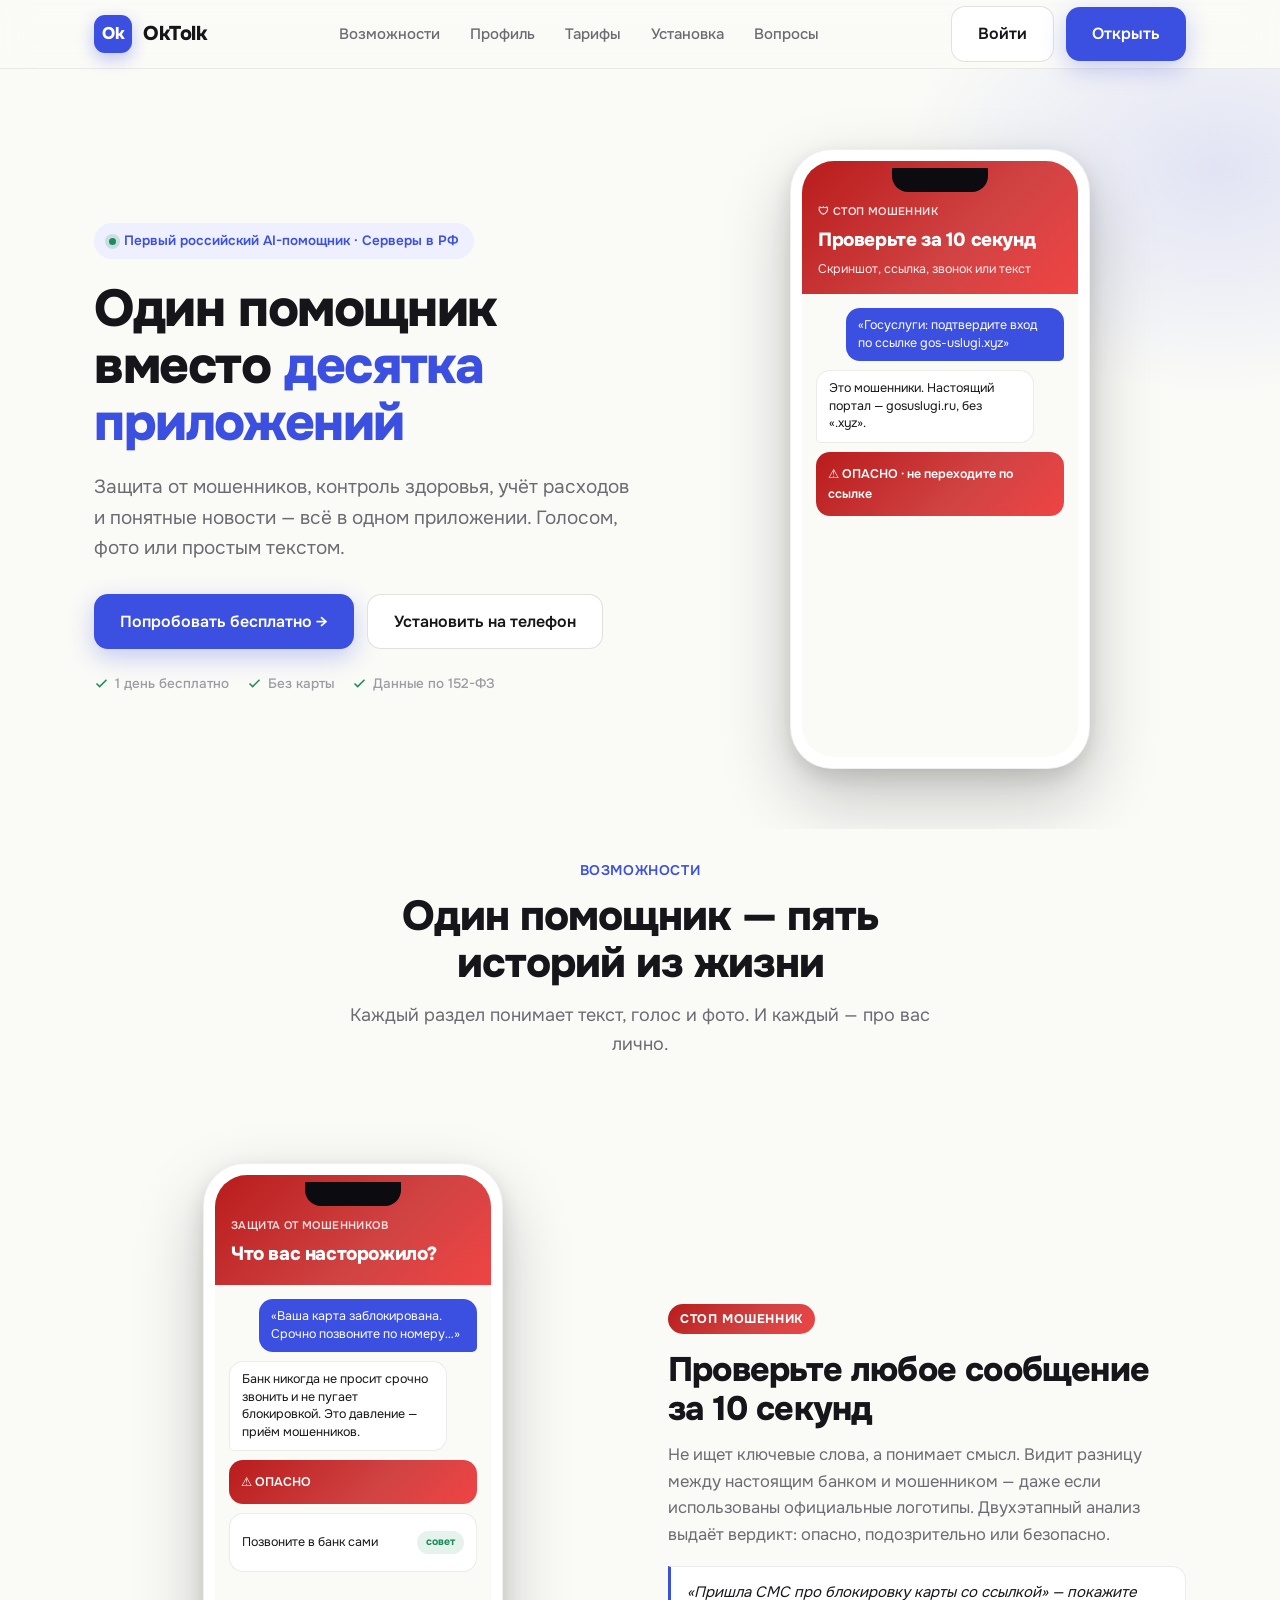
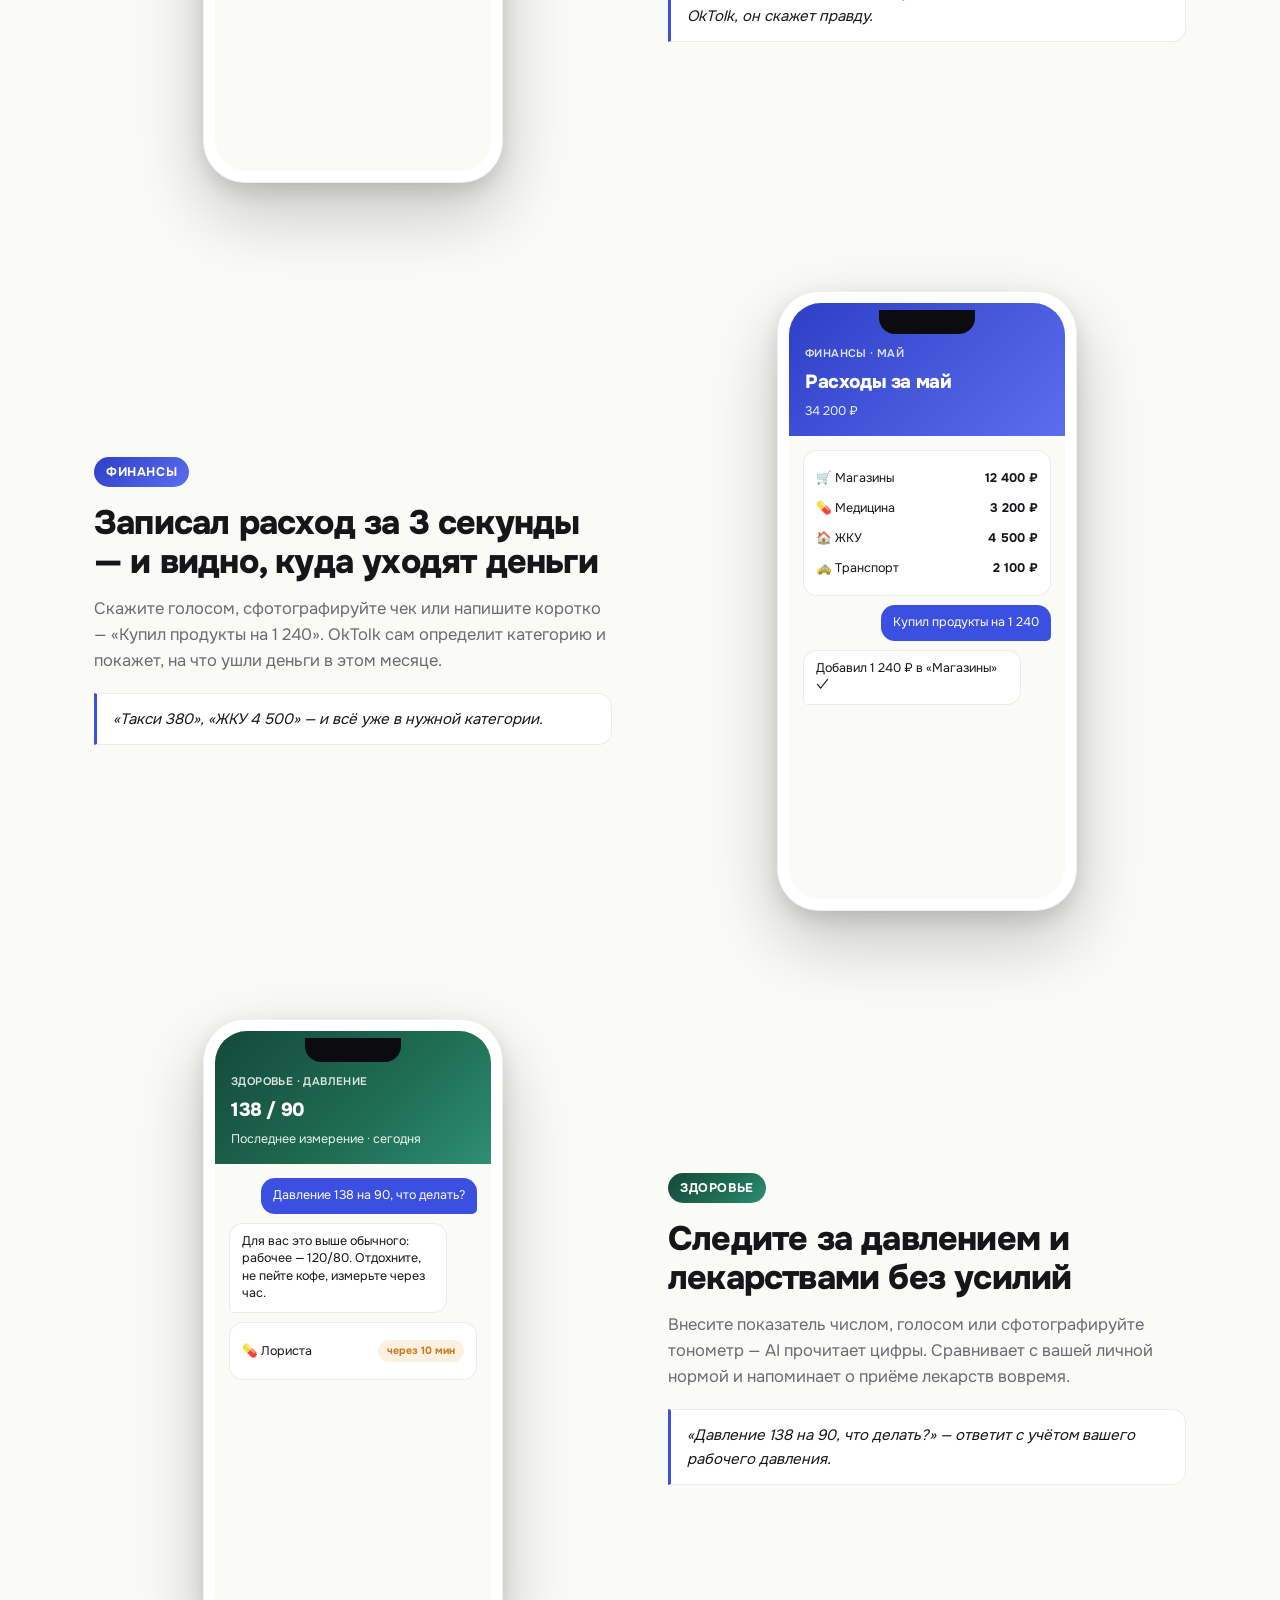
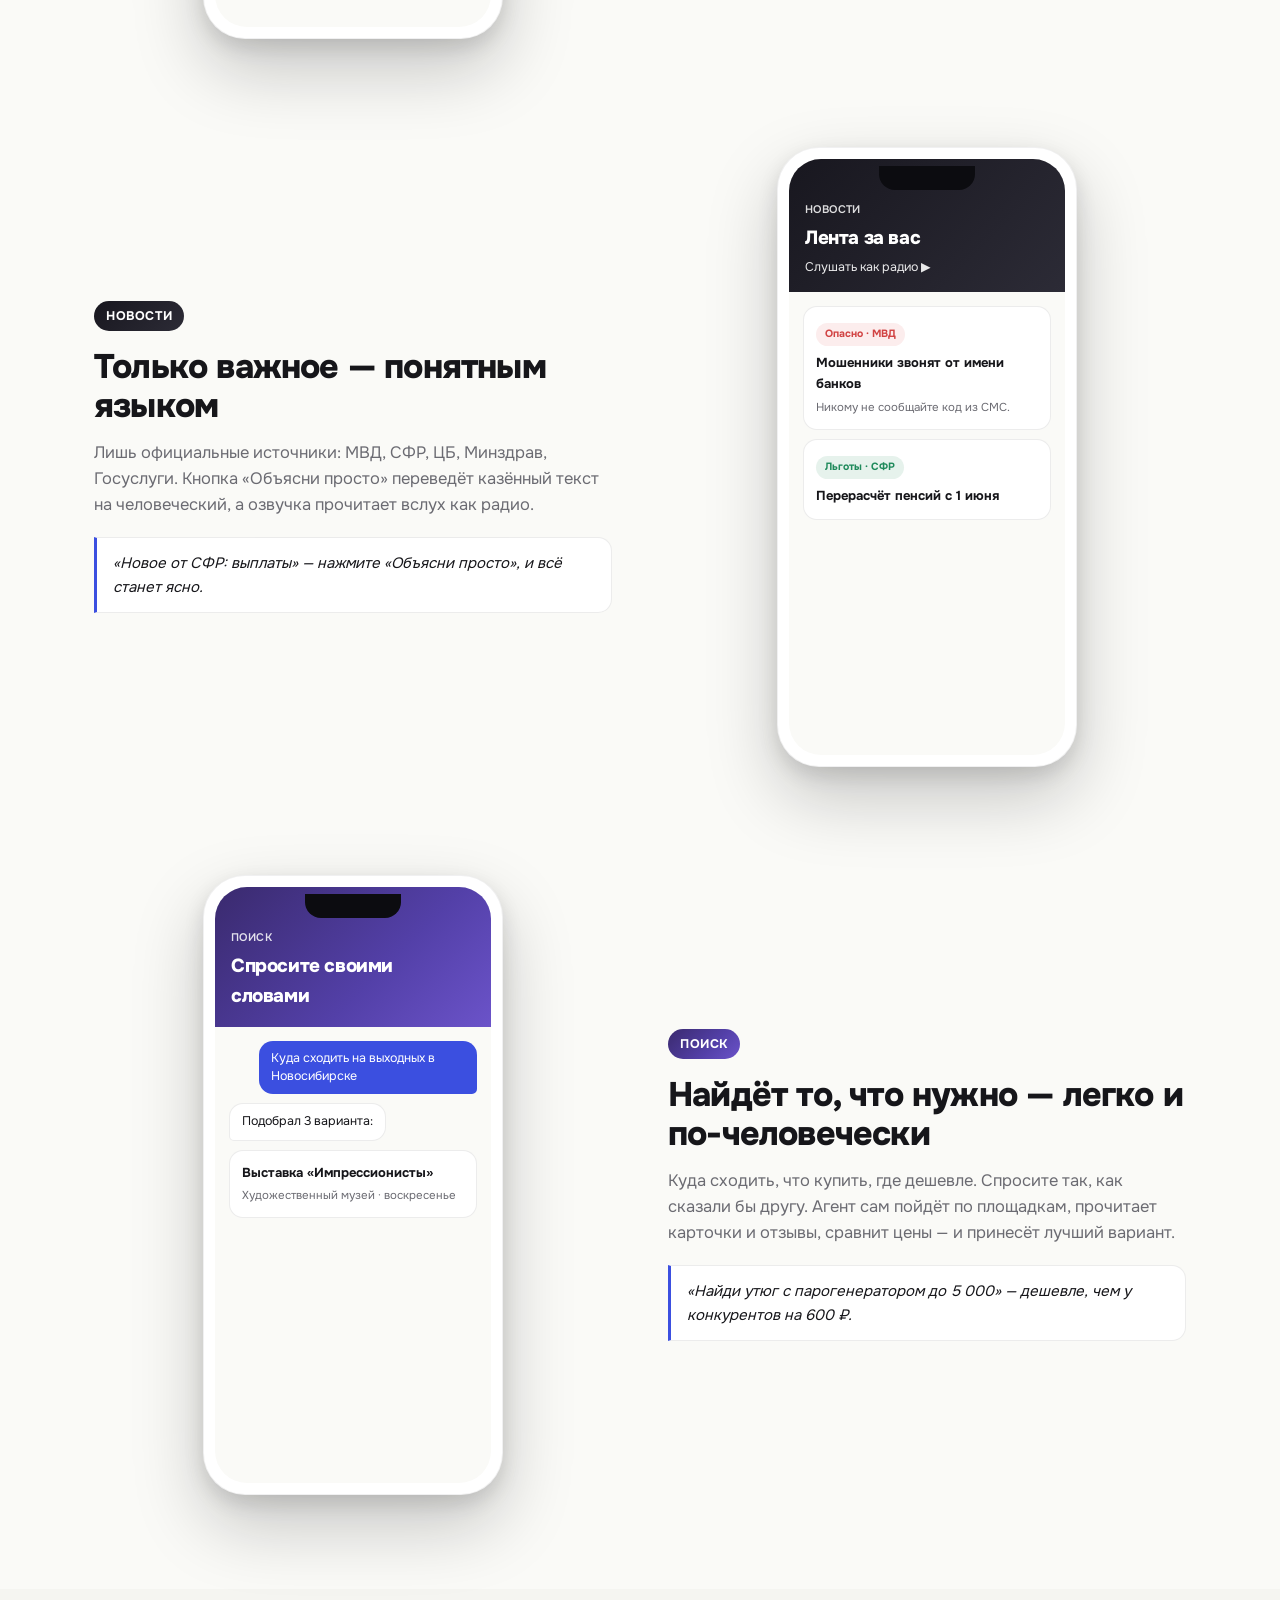
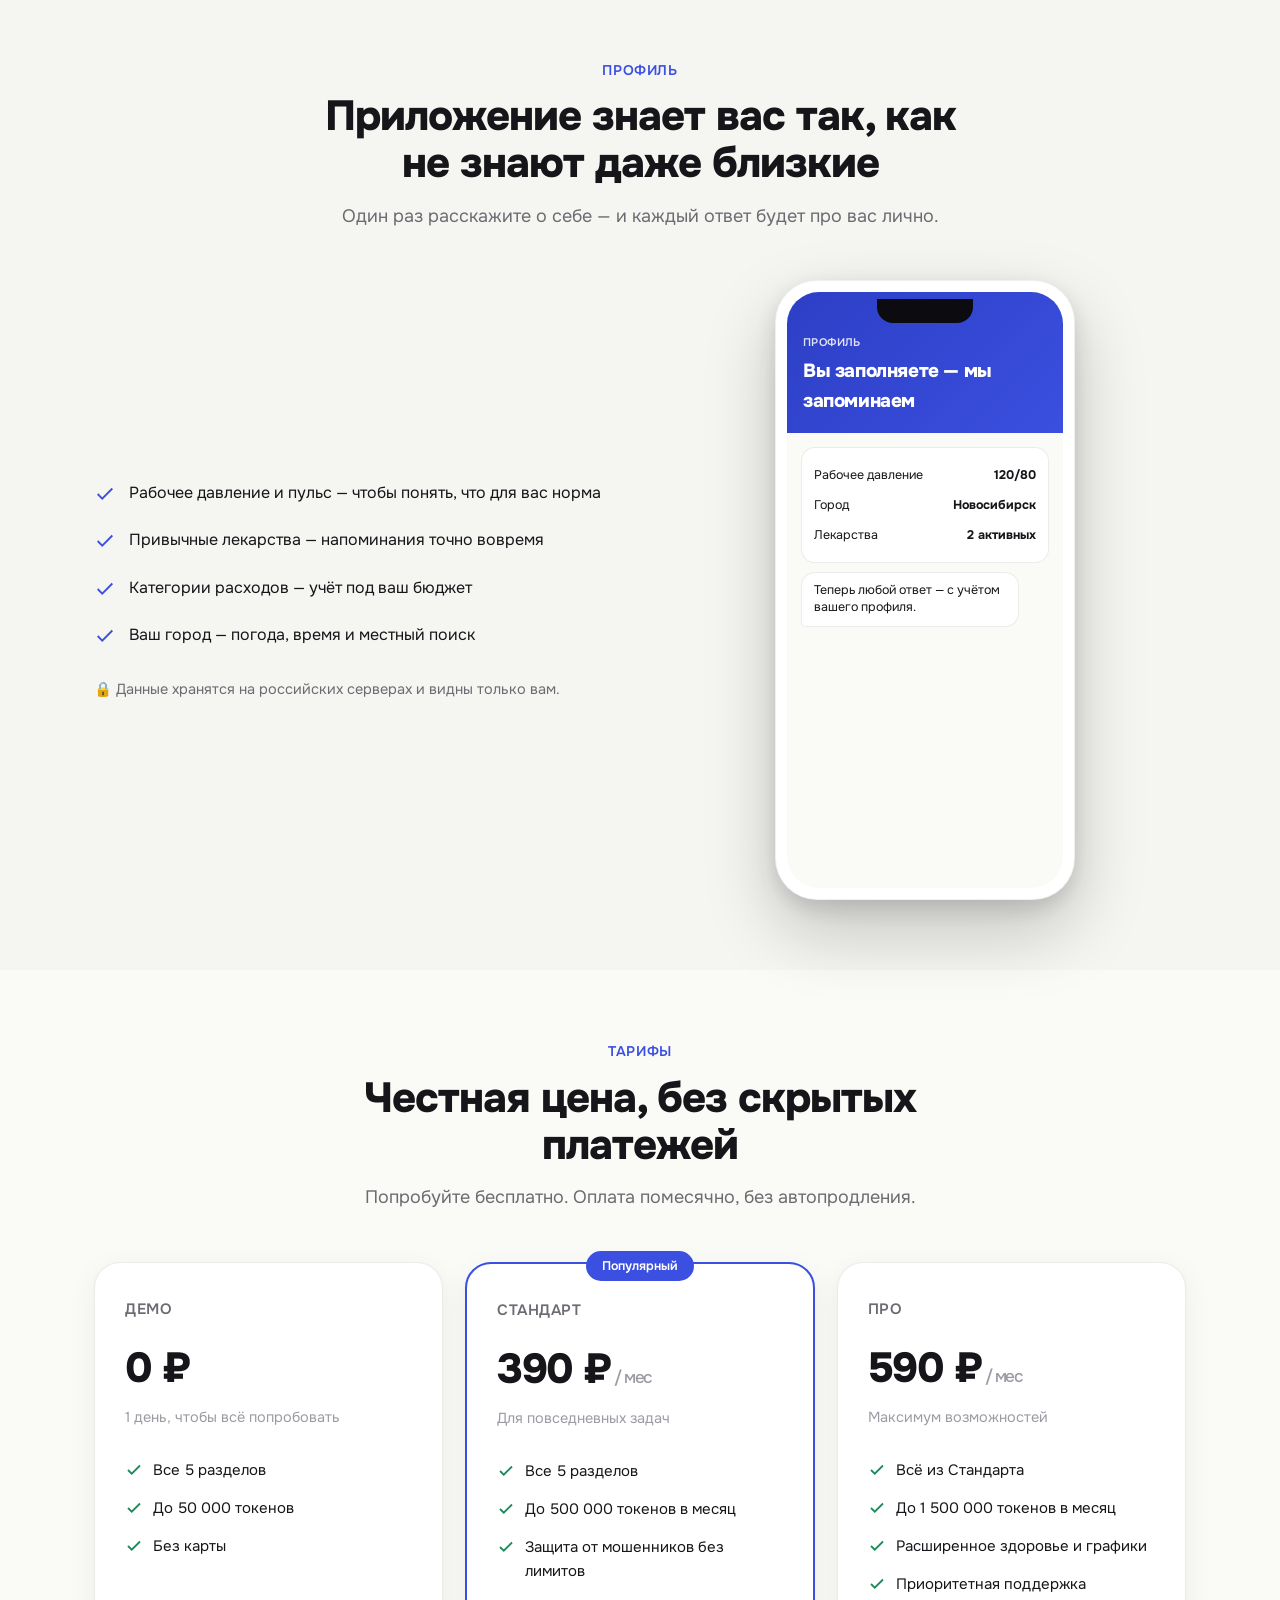
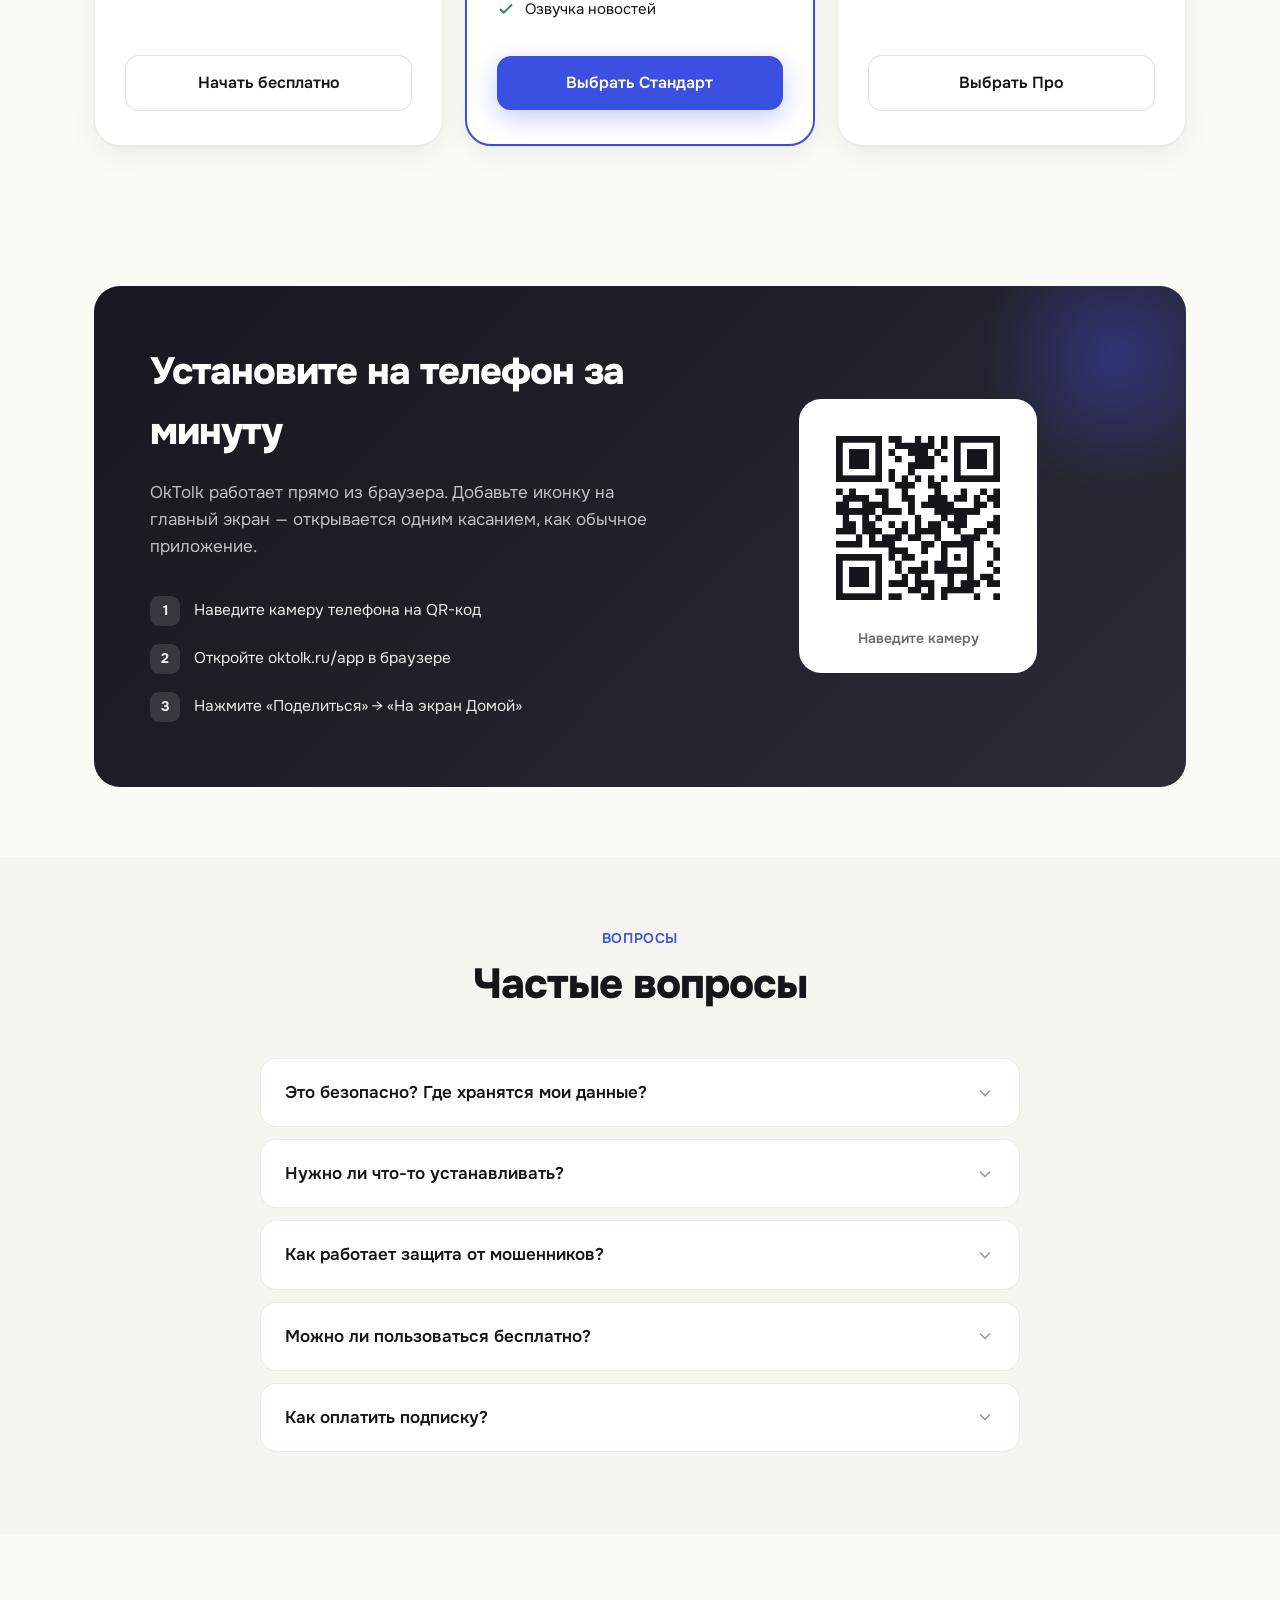
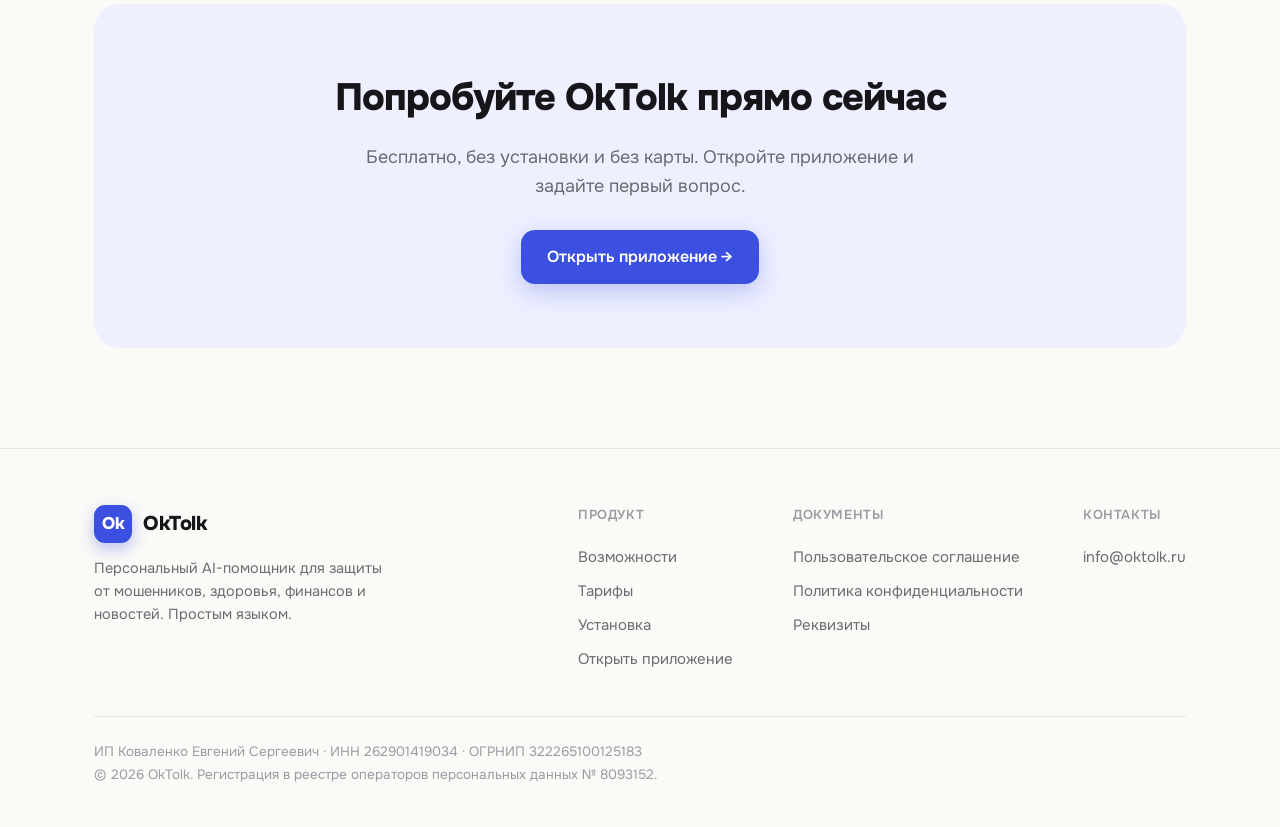
==== commit 8a37ac99: "feat: лендинг v2 — сторителлинг с мокапами телефона по дизайн-системе" ====
--- a/landing.html
+++ b/landing.html
@@ -4,14 +4,12 @@
 <meta charset="UTF-8">
 <meta name="viewport" content="width=device-width, initial-scale=1, viewport-fit=cover">
 
-<!-- ═══ SEO ═══ -->
 <title>OkTolk — AI-помощник: защита от мошенников, здоровье, финансы</title>
 <meta name="description" content="OkTolk — простой AI-помощник для всей семьи. Защита от мошенников, контроль давления и лекарств, учёт расходов, новости от МВД и Минздрав понятным языком. Серверы в России. Попробуйте бесплатно.">
 <meta name="keywords" content="защита от мошенников, AI помощник, контроль давления, напоминание лекарства, учёт расходов, новости МВД, приложение для здоровья, проверить смс мошенники">
 <link rel="canonical" href="https://oktolk.ru/">
 <meta name="theme-color" content="#3B4FE0">
 <meta name="application-name" content="OkTolk">
-
 <meta property="og:type" content="website">
 <meta property="og:site_name" content="OkTolk">
 <meta property="og:title" content="OkTolk — AI-помощник: защита от мошенников, здоровье, финансы">
@@ -20,254 +18,208 @@
 <meta property="og:image" content="https://oktolk.ru/og-image.png">
 <meta property="og:image:width" content="1200">
 <meta property="og:image:height" content="630">
-<meta property="og:image:alt" content="OkTolk — AI-помощник для защиты и здоровья">
 <meta property="og:locale" content="ru_RU">
 <meta name="twitter:card" content="summary_large_image">
 <meta name="twitter:title" content="OkTolk — AI-помощник: защита от мошенников, здоровье, финансы">
 <meta name="twitter:description" content="Защита от мошенников, контроль здоровья, учёт расходов — всё в одном приложении. Серверы в России.">
 <meta name="twitter:image" content="https://oktolk.ru/og-image.png">
-
 <link rel="icon" href="/icon-192.png">
 <link rel="apple-touch-icon" href="/icon-192.png">
-
 <link rel="preconnect" href="https://fonts.googleapis.com">
 <link rel="preconnect" href="https://fonts.gstatic.com" crossorigin>
 <link href="https://fonts.googleapis.com/css2?family=Onest:wght@400;500;600;700;800&display=swap" rel="stylesheet">
-
 <script type="application/ld+json">
-{
-  "@context": "https://schema.org",
-  "@type": "SoftwareApplication",
-  "name": "OkTolk",
-  "applicationCategory": "LifestyleApplication",
-  "operatingSystem": "Web, iOS, Android",
-  "description": "AI-помощник для защиты от мошенников, контроля здоровья, учёта финансов и получения новостей от госорганов простым языком",
-  "offers": [
-    {"@type": "Offer", "price": "0", "priceCurrency": "RUB", "description": "1 день бесплатно"},
-    {"@type": "Offer", "price": "390", "priceCurrency": "RUB", "description": "500 000 токенов в месяц"},
-    {"@type": "Offer", "price": "590", "priceCurrency": "RUB", "description": "1 500 000 токенов в месяц"}
-  ]
+{"@context":"https://schema.org","@type":"SoftwareApplication","name":"OkTolk","applicationCategory":"LifestyleApplication","operatingSystem":"Web, iOS, Android","description":"AI-помощник для защиты от мошенников, контроля здоровья, учёта финансов и получения новостей от госорганов простым языком","offers":[{"@type":"Offer","price":"0","priceCurrency":"RUB","description":"1 день бесплатно"},{"@type":"Offer","price":"390","priceCurrency":"RUB","description":"500 000 токенов в месяц"},{"@type":"Offer","price":"590","priceCurrency":"RUB","description":"1 500 000 токенов в месяц"}]}
+</script>
+
+<style>
+:root{
+  --bg:#FAFAF7; --surface:#FFFFFF; --surface-2:#F5F5F1;
+  --text:#16161A; --text-muted:#6B6B72; --text-subtle:#9B9BA3;
+  --primary:#3B4FE0; --primary-hover:#2D3FC5; --primary-tint:#EEF0FF;
+  --border:rgba(15,15,20,0.08); --border-strong:rgba(15,15,20,0.12);
+  --danger:#D14343; --success:#1F8A5B; --warn:#C77A20;
+  --radius:18px; --radius-lg:26px;
+  --shadow:0 1px 2px rgba(15,15,20,.04), 0 8px 30px rgba(15,15,20,.06);
+  --shadow-phone:0 30px 70px rgba(15,15,20,.22), 0 8px 20px rgba(15,15,20,.12);
+  --g-scam:linear-gradient(135deg,#B91C1C 0%,#D14343 60%,#EF4444 100%);
+  --g-fin:linear-gradient(135deg,#2D3FC5 0%,#5B6EF0 100%);
+  --g-health:linear-gradient(135deg,#15493A 0%,#1F6E54 60%,#2E8E73 100%);
+  --g-news:linear-gradient(135deg,#18171F 0%,#2C2B36 100%);
+  --g-search:linear-gradient(135deg,#3A2A6E 0%,#5340A8 60%,#6B53C9 100%);
+  --maxw:1140px;
 }
-</script>
-
-<style>
-  :root{
-    --bg:#FAFAF7; --surface:#FFFFFF; --surface-2:#F5F5F1;
-    --text:#16161A; --text-muted:#6B6B72; --text-subtle:#9B9BA3;
-    --primary:#3B4FE0; --primary-hover:#2D3FC5; --primary-tint:#EEF0FF;
-    --border:rgba(15,15,20,0.08); --border-strong:rgba(15,15,20,0.12);
-    --danger:#D14343; --success:#1F8A5B; --warn:#C77A20;
-    --radius:18px; --radius-lg:26px;
-    --shadow:0 1px 2px rgba(15,15,20,.04), 0 8px 30px rgba(15,15,20,.06);
-    --shadow-lg:0 4px 12px rgba(15,15,20,.06), 0 30px 60px rgba(59,79,224,.10);
-    --maxw:1140px;
-  }
-  *{margin:0;padding:0;box-sizing:border-box}
-  html{scroll-behavior:smooth}
-  body{
-    font-family:'Onest',-apple-system,system-ui,'Segoe UI',sans-serif;
-    background:var(--bg); color:var(--text); line-height:1.6;
-    -webkit-font-smoothing:antialiased; overflow-x:hidden;
-  }
-  a{color:inherit; text-decoration:none}
-  .wrap{max-width:var(--maxw); margin:0 auto; padding:0 24px}
-  .btn{
-    display:inline-flex; align-items:center; justify-content:center; gap:9px;
-    font-family:inherit; font-size:16px; font-weight:600; cursor:pointer;
-    padding:14px 26px; border-radius:14px; border:none; transition:.2s ease; white-space:nowrap;
-  }
-  .btn-primary{background:var(--primary); color:#fff; box-shadow:0 8px 24px rgba(59,79,224,.28)}
-  .btn-primary:hover{background:var(--primary-hover); transform:translateY(-2px); box-shadow:0 12px 32px rgba(59,79,224,.36)}
-  .btn-ghost{background:var(--surface); color:var(--text); border:1px solid var(--border-strong)}
-  .btn-ghost:hover{background:var(--surface-2); transform:translateY(-2px)}
-
-  /* ─── Header ─── */
-  header{
-    position:sticky; top:0; z-index:100; background:rgba(250,250,247,.82);
-    backdrop-filter:saturate(180%) blur(14px); border-bottom:1px solid var(--border);
-  }
-  .nav{display:flex; align-items:center; justify-content:space-between; height:68px}
-  .logo{display:flex; align-items:center; gap:11px; font-weight:800; font-size:20px; letter-spacing:-.5px}
-  .logo .mark{
-    width:38px; height:38px; border-radius:11px; background:var(--primary);
-    display:flex; align-items:center; justify-content:center; color:#fff; font-weight:800; font-size:17px;
-    box-shadow:0 6px 16px rgba(59,79,224,.32);
-  }
-  .nav-links{display:flex; align-items:center; gap:32px}
-  .nav-links a{font-size:15px; font-weight:500; color:var(--text-muted); transition:.15s}
-  .nav-links a:hover{color:var(--text)}
-  .nav-cta{display:flex; gap:12px; align-items:center}
-  .burger{display:none; flex-direction:column; gap:5px; background:none; border:none; cursor:pointer; padding:8px}
-  .burger span{width:24px; height:2px; background:var(--text); border-radius:2px; transition:.25s}
-
-  /* ─── Hero ─── */
-  .hero{position:relative; padding:96px 0 80px; text-align:center; overflow:hidden}
-  .hero::before{
-    content:""; position:absolute; top:-200px; left:50%; transform:translateX(-50%);
-    width:900px; height:600px; background:radial-gradient(closest-side, rgba(59,79,224,.14), transparent 70%);
-    z-index:0; pointer-events:none;
-  }
-  .hero .wrap{position:relative; z-index:1}
-  .pill{
-    display:inline-flex; align-items:center; gap:8px; background:var(--primary-tint); color:var(--primary);
-    font-size:14px; font-weight:600; padding:8px 16px; border-radius:100px; margin-bottom:26px;
-  }
-  .pill .dot{width:7px; height:7px; border-radius:50%; background:var(--success); box-shadow:0 0 0 4px rgba(31,138,91,.18)}
-  h1{
-    font-size:clamp(34px, 6vw, 60px); font-weight:800; line-height:1.08; letter-spacing:-1.5px;
-    max-width:14ch; margin:0 auto 22px;
-  }
-  h1 .accent{color:var(--primary)}
-  .hero p.lead{
-    font-size:clamp(17px,2.2vw,21px); color:var(--text-muted); max-width:60ch; margin:0 auto 36px;
-  }
-  .hero-cta{display:flex; gap:14px; justify-content:center; flex-wrap:wrap; margin-bottom:22px}
-  .trust{display:flex; gap:22px; justify-content:center; flex-wrap:wrap; font-size:14px; color:var(--text-subtle); font-weight:500}
-  .trust span{display:inline-flex; align-items:center; gap:7px}
-  .trust svg{flex-shrink:0}
-
-  /* ─── Section base ─── */
-  section{padding:84px 0}
-  .sec-head{text-align:center; max-width:640px; margin:0 auto 56px}
-  .sec-head .eyebrow{color:var(--primary); font-weight:600; font-size:14px; letter-spacing:.6px; text-transform:uppercase; margin-bottom:14px}
-  .sec-head h2{font-size:clamp(28px,4vw,42px); font-weight:800; letter-spacing:-1px; line-height:1.12; margin-bottom:16px}
-  .sec-head p{font-size:18px; color:var(--text-muted)}
-
-  /* ─── Features ─── */
-  .features{display:grid; grid-template-columns:repeat(3,1fr); gap:22px}
-  .feature{
-    background:var(--surface); border:1px solid var(--border); border-radius:var(--radius-lg);
-    padding:34px 30px; box-shadow:var(--shadow); transition:.28s ease; position:relative; overflow:hidden;
-  }
-  .feature:hover{transform:translateY(-6px); box-shadow:var(--shadow-lg); border-color:transparent}
-  .feature .ficon{
-    width:56px; height:56px; border-radius:16px; display:flex; align-items:center; justify-content:center;
-    margin-bottom:22px; color:#fff;
-  }
-  .feature h3{font-size:21px; font-weight:700; margin-bottom:10px; letter-spacing:-.3px}
-  .feature p{font-size:15.5px; color:var(--text-muted)}
-  .feature.span2{grid-column:span 2}
-  .g-danger{background:linear-gradient(135deg,#E5484D,#B83232)}
-  .g-finance{background:linear-gradient(135deg,#2D3FC5,#5B6EF0)}
-  .g-health{background:linear-gradient(135deg,#1F6E54,#2E8E73)}
-  .g-news{background:linear-gradient(135deg,#2C2B36,#18171F)}
-  .g-search{background:linear-gradient(135deg,#5340A8,#6B53C9)}
-
-  /* ─── How / steps ─── */
-  .steps{display:grid; grid-template-columns:repeat(3,1fr); gap:24px; counter-reset:step}
-  .step{padding:28px; background:var(--surface-2); border-radius:var(--radius); position:relative}
-  .step .num{
-    width:40px;height:40px;border-radius:11px;background:var(--primary);color:#fff;font-weight:700;font-size:18px;
-    display:flex;align-items:center;justify-content:center;margin-bottom:16px;
-  }
-  .step h4{font-size:18px;font-weight:700;margin-bottom:6px}
-  .step p{font-size:15px;color:var(--text-muted)}
-
-  /* ─── Pricing ─── */
-  .pricing{display:grid; grid-template-columns:repeat(3,1fr); gap:22px; align-items:stretch}
-  .plan{
-    background:var(--surface); border:1px solid var(--border); border-radius:var(--radius-lg);
-    padding:34px 30px; display:flex; flex-direction:column; box-shadow:var(--shadow); transition:.25s;
-  }
-  .plan:hover{transform:translateY(-4px); box-shadow:var(--shadow-lg)}
-  .plan.featured{border:2px solid var(--primary); position:relative}
-  .plan.featured::after{
-    content:"Популярный"; position:absolute; top:-13px; left:50%; transform:translateX(-50%);
-    background:var(--primary); color:#fff; font-size:12.5px; font-weight:600; padding:5px 16px; border-radius:100px;
-  }
-  .plan .pname{font-size:15px; font-weight:600; color:var(--text-muted); text-transform:uppercase; letter-spacing:.5px}
-  .plan .price{font-size:42px; font-weight:800; letter-spacing:-1.5px; margin:14px 0 4px}
-  .plan .price span{font-size:17px; font-weight:500; color:var(--text-subtle)}
-  .plan .pdesc{font-size:14.5px; color:var(--text-subtle); margin-bottom:22px}
-  .plan ul{list-style:none; margin-bottom:28px; flex:1}
-  .plan li{display:flex; align-items:flex-start; gap:10px; font-size:15px; padding:7px 0; color:var(--text)}
-  .plan li svg{flex-shrink:0; margin-top:3px; color:var(--success)}
-  .plan .btn{width:100%}
-
-  /* ─── Install ─── */
-  .install-grid{
-    display:grid; grid-template-columns:1.2fr 1fr; gap:48px; align-items:center;
-    background:linear-gradient(135deg,#16161A,#28283A); border-radius:var(--radius-lg);
-    padding:56px; color:#fff; overflow:hidden; position:relative;
-  }
-  .install-grid::before{
-    content:""; position:absolute; right:-120px; top:-120px; width:380px; height:380px;
-    background:radial-gradient(closest-side,rgba(59,79,224,.4),transparent 70%);
-  }
-  .install-text{position:relative; z-index:1}
-  .install-text h2{font-size:clamp(26px,3.5vw,38px); font-weight:800; letter-spacing:-1px; margin-bottom:16px}
-  .install-text p{font-size:17px; color:rgba(255,255,255,.72); margin-bottom:26px}
-  .install-text ol{list-style:none; counter-reset:i}
-  .install-text li{counter-increment:i; display:flex; gap:14px; align-items:center; padding:9px 0; font-size:15.5px; color:rgba(255,255,255,.9)}
-  .install-text li::before{
-    content:counter(i); width:30px;height:30px;flex-shrink:0;border-radius:9px;
-    background:rgba(255,255,255,.12); display:flex;align-items:center;justify-content:center;font-weight:700;font-size:14px;
-  }
-  .qr-card{background:#fff; border-radius:22px; padding:24px; text-align:center; position:relative; z-index:1; justify-self:center}
-  .qr-card img{width:200px; height:200px; display:block; border-radius:10px}
-  .qr-card p{color:var(--text-muted); font-size:14px; font-weight:600; margin-top:14px}
-
-  /* ─── FAQ ─── */
-  .faq{max-width:760px; margin:0 auto}
-  .faq details{
-    background:var(--surface); border:1px solid var(--border); border-radius:16px;
-    margin-bottom:12px; overflow:hidden; transition:.2s;
-  }
-  .faq details[open]{box-shadow:var(--shadow); border-color:var(--border-strong)}
-  .faq summary{
-    padding:20px 24px; font-weight:600; font-size:17px; cursor:pointer; list-style:none;
-    display:flex; justify-content:space-between; align-items:center; gap:16px;
-  }
-  .faq summary::-webkit-details-marker{display:none}
-  .faq summary .chev{transition:.25s; flex-shrink:0; color:var(--text-subtle)}
-  .faq details[open] summary .chev{transform:rotate(180deg)}
-  .faq .ans{padding:0 24px 22px; color:var(--text-muted); font-size:15.5px}
-
-  /* ─── CTA band ─── */
-  .cta-band{text-align:center; background:var(--primary-tint); border-radius:var(--radius-lg); padding:64px 32px}
-  .cta-band h2{font-size:clamp(26px,3.5vw,38px); font-weight:800; letter-spacing:-1px; margin-bottom:14px}
-  .cta-band p{font-size:18px; color:var(--text-muted); margin-bottom:30px; max-width:50ch; margin-left:auto; margin-right:auto}
-
-  /* ─── Footer ─── */
-  footer{border-top:1px solid var(--border); padding:56px 0 40px; margin-top:40px}
-  .foot-top{display:flex; justify-content:space-between; gap:40px; flex-wrap:wrap; margin-bottom:40px}
-  .foot-brand{max-width:300px}
-  .foot-brand p{color:var(--text-muted); font-size:14.5px; margin-top:14px}
-  .foot-links{display:flex; gap:60px; flex-wrap:wrap}
-  .foot-col h5{font-size:13px; text-transform:uppercase; letter-spacing:.6px; color:var(--text-subtle); margin-bottom:14px; font-weight:600}
-  .foot-col a{display:block; color:var(--text-muted); font-size:15px; padding:5px 0; transition:.15s}
-  .foot-col a:hover{color:var(--primary)}
-  .foot-bottom{border-top:1px solid var(--border); padding-top:24px; color:var(--text-subtle); font-size:13.5px; line-height:1.7}
-
-  /* ─── Animations ─── */
-  .reveal{opacity:0; transform:translateY(24px); transition:opacity .7s ease, transform .7s ease}
-  .reveal.in{opacity:1; transform:none}
-  @media (prefers-reduced-motion:reduce){.reveal{opacity:1;transform:none;transition:none}}
-
-  /* ─── Responsive ─── */
-  @media (max-width:900px){
-    .features,.steps,.pricing{grid-template-columns:1fr 1fr}
-    .feature.span2{grid-column:span 2}
-    .install-grid{grid-template-columns:1fr; padding:40px 28px; text-align:center}
-    .install-text ol{text-align:left; max-width:340px; margin:0 auto}
-    .qr-card{margin-top:8px}
-  }
-  @media (max-width:640px){
-    .wrap{padding:0 18px}
-    .nav-links{
-      position:fixed; inset:68px 0 auto 0; background:var(--bg); flex-direction:column; gap:0;
-      padding:8px 18px 18px; border-bottom:1px solid var(--border); display:none;
-    }
-    .nav-links.open{display:flex}
-    .nav-links a{width:100%; padding:14px 0; font-size:17px; border-bottom:1px solid var(--border)}
-    .nav-cta .btn-ghost{display:none}
-    .burger{display:flex}
-    .features,.steps,.pricing{grid-template-columns:1fr}
-    .feature.span2{grid-column:span 1}
-    section{padding:60px 0}
-    .hero{padding:64px 0 56px}
-    .foot-links{gap:36px}
-  }
+*{margin:0;padding:0;box-sizing:border-box}
+html{scroll-behavior:smooth}
+body{font-family:'Onest',-apple-system,system-ui,'Segoe UI',sans-serif;background:var(--bg);color:var(--text);line-height:1.6;-webkit-font-smoothing:antialiased;overflow-x:hidden}
+a{color:inherit;text-decoration:none}
+.wrap{max-width:var(--maxw);margin:0 auto;padding:0 24px}
+.btn{display:inline-flex;align-items:center;justify-content:center;gap:9px;font-family:inherit;font-size:16px;font-weight:600;cursor:pointer;padding:14px 26px;border-radius:14px;border:none;transition:.2s ease;white-space:nowrap}
+.btn-primary{background:var(--primary);color:#fff;box-shadow:0 8px 24px rgba(59,79,224,.28)}
+.btn-primary:hover{background:var(--primary-hover);transform:translateY(-2px);box-shadow:0 12px 32px rgba(59,79,224,.36)}
+.btn-ghost{background:var(--surface);color:var(--text);border:1px solid var(--border-strong)}
+.btn-ghost:hover{background:var(--surface-2);transform:translateY(-2px)}
+
+/* Header */
+header{position:sticky;top:0;z-index:100;background:rgba(250,250,247,.82);backdrop-filter:saturate(180%) blur(14px);border-bottom:1px solid var(--border)}
+.nav{display:flex;align-items:center;justify-content:space-between;height:68px}
+.logo{display:flex;align-items:center;gap:11px;font-weight:800;font-size:20px;letter-spacing:-.5px}
+.logo .mark{width:38px;height:38px;border-radius:11px;background:var(--primary);display:flex;align-items:center;justify-content:center;color:#fff;font-weight:800;font-size:17px;box-shadow:0 6px 16px rgba(59,79,224,.32)}
+.nav-links{display:flex;align-items:center;gap:30px}
+.nav-links a{font-size:15px;font-weight:500;color:var(--text-muted);transition:.15s}
+.nav-links a:hover{color:var(--text)}
+.nav-cta{display:flex;gap:12px;align-items:center}
+.burger{display:none;flex-direction:column;gap:5px;background:none;border:none;cursor:pointer;padding:8px}
+.burger span{width:24px;height:2px;background:var(--text);border-radius:2px;transition:.25s}
+
+/* Hero */
+.hero{position:relative;padding:80px 0 60px;overflow:hidden}
+.hero::before{content:"";position:absolute;top:-220px;left:60%;width:900px;height:640px;background:radial-gradient(closest-side,rgba(59,79,224,.13),transparent 70%);z-index:0}
+.hero .wrap{position:relative;z-index:1;display:grid;grid-template-columns:1.05fr .95fr;gap:56px;align-items:center}
+.pill{display:inline-flex;align-items:center;gap:8px;background:var(--primary-tint);color:var(--primary);font-size:13.5px;font-weight:600;padding:7px 15px;border-radius:100px;margin-bottom:22px}
+.pill .dot{width:7px;height:7px;border-radius:50%;background:var(--success);box-shadow:0 0 0 4px rgba(31,138,91,.18)}
+h1{font-size:clamp(32px,5vw,52px);font-weight:800;line-height:1.1;letter-spacing:-1.4px;margin-bottom:20px}
+h1 .accent{color:var(--primary)}
+.hero p.lead{font-size:clamp(16px,2vw,19px);color:var(--text-muted);max-width:48ch;margin-bottom:30px}
+.hero-cta{display:flex;gap:13px;flex-wrap:wrap;margin-bottom:24px}
+.trust{display:flex;gap:18px;flex-wrap:wrap;font-size:13.5px;color:var(--text-subtle);font-weight:500}
+.trust span{display:inline-flex;align-items:center;gap:6px}
+
+/* Phone mockup */
+.phone{
+  position:relative;width:300px;aspect-ratio:300/620;margin:0 auto;
+  background:#fff;border-radius:42px;padding:11px;
+  box-shadow:var(--shadow-phone);border:1px solid rgba(15,15,20,.06);
+}
+.phone::before{content:"";position:absolute;top:18px;left:50%;transform:translateX(-50%);width:96px;height:24px;background:#0c0c10;border-radius:0 0 16px 16px;z-index:5}
+.screen{width:100%;height:100%;border-radius:32px;overflow:hidden;background:var(--bg);position:relative;display:flex;flex-direction:column}
+.scr-hero{padding:42px 16px 16px;color:#fff}
+.scr-hero .st{font-size:11px;opacity:.85;font-weight:600;letter-spacing:.4px;text-transform:uppercase}
+.scr-hero .sh{font-size:19px;font-weight:800;margin-top:4px;letter-spacing:-.4px}
+.scr-hero .ss{font-size:12.5px;opacity:.9;margin-top:5px;line-height:1.45}
+.scr-body{flex:1;padding:14px;display:flex;flex-direction:column;gap:9px;overflow:hidden}
+.bubble{font-size:12.5px;padding:9px 12px;border-radius:14px;max-width:88%;line-height:1.4}
+.bubble.me{background:var(--primary);color:#fff;align-self:flex-end;border-bottom-right-radius:5px}
+.bubble.ai{background:var(--surface);color:var(--text);align-self:flex-start;border:1px solid var(--border);border-bottom-left-radius:5px}
+.mini-card{background:var(--surface);border:1px solid var(--border);border-radius:14px;padding:12px}
+.mini-row{display:flex;justify-content:space-between;align-items:center;font-size:12.5px;padding:5px 0}
+.mini-row b{font-weight:700}
+.chip{display:inline-block;font-size:10.5px;font-weight:700;padding:3px 9px;border-radius:100px}
+.chip.red{background:#FCEDED;color:#D14343}
+.chip.green{background:#E6F2EC;color:#1F8A5B}
+.chip.warn{background:#FBF1E1;color:#C77A20}
+.verdict{border-radius:14px;padding:12px;color:#fff;font-size:12.5px;font-weight:600}
+
+/* Stories */
+.stories{padding:30px 0 40px}
+.story{display:grid;grid-template-columns:1fr 1fr;gap:56px;align-items:center;padding:54px 0}
+.story:nth-child(even) .story-phone{order:-1}
+.story-text .eyebrow{display:inline-block;font-weight:700;font-size:12.5px;letter-spacing:.6px;text-transform:uppercase;padding:5px 12px;border-radius:100px;color:#fff;margin-bottom:16px}
+.story-text h2{font-size:clamp(24px,3.4vw,34px);font-weight:800;letter-spacing:-.8px;line-height:1.15;margin-bottom:14px}
+.story-text p{font-size:16.5px;color:var(--text-muted);margin-bottom:18px}
+.story-quote{background:var(--surface);border:1px solid var(--border);border-left:3px solid var(--primary);border-radius:0 14px 14px 0;padding:13px 16px;font-size:15px;font-style:italic;color:var(--text)}
+.story-phone{display:flex;justify-content:center}
+
+/* Section heads */
+section{padding:70px 0}
+.sec-head{text-align:center;max-width:640px;margin:0 auto 50px}
+.sec-head .eyebrow{color:var(--primary);font-weight:600;font-size:14px;letter-spacing:.6px;text-transform:uppercase;margin-bottom:12px}
+.sec-head h2{font-size:clamp(28px,4vw,42px);font-weight:800;letter-spacing:-1px;line-height:1.12;margin-bottom:14px}
+.sec-head p{font-size:18px;color:var(--text-muted)}
+
+/* Personalization */
+.persona{background:var(--surface-2)}
+.persona-grid{display:grid;grid-template-columns:1fr 1fr;gap:48px;align-items:center}
+.persona-list{list-style:none}
+.persona-list li{display:flex;gap:13px;align-items:flex-start;padding:11px 0;font-size:16px}
+.persona-list li svg{flex-shrink:0;margin-top:3px;color:var(--primary)}
+
+/* Pricing */
+.pricing{display:grid;grid-template-columns:repeat(3,1fr);gap:22px;align-items:stretch}
+.plan{background:var(--surface);border:1px solid var(--border);border-radius:var(--radius-lg);padding:34px 30px;display:flex;flex-direction:column;box-shadow:var(--shadow);transition:.25s}
+.plan:hover{transform:translateY(-4px);box-shadow:0 30px 60px rgba(59,79,224,.10)}
+.plan.featured{border:2px solid var(--primary);position:relative}
+.plan.featured::after{content:"Популярный";position:absolute;top:-13px;left:50%;transform:translateX(-50%);background:var(--primary);color:#fff;font-size:12.5px;font-weight:600;padding:5px 16px;border-radius:100px}
+.plan .pname{font-size:15px;font-weight:600;color:var(--text-muted);text-transform:uppercase;letter-spacing:.5px}
+.plan .price{font-size:42px;font-weight:800;letter-spacing:-1.5px;margin:14px 0 4px}
+.plan .price span{font-size:17px;font-weight:500;color:var(--text-subtle)}
+.plan .pdesc{font-size:14.5px;color:var(--text-subtle);margin-bottom:22px}
+.plan ul{list-style:none;margin-bottom:28px;flex:1}
+.plan li{display:flex;align-items:flex-start;gap:10px;font-size:15px;padding:7px 0}
+.plan li svg{flex-shrink:0;margin-top:3px;color:var(--success)}
+.plan .btn{width:100%}
+
+/* Install */
+.install-grid{display:grid;grid-template-columns:1.2fr 1fr;gap:48px;align-items:center;background:var(--g-news);border-radius:var(--radius-lg);padding:56px;color:#fff;overflow:hidden;position:relative}
+.install-grid::before{content:"";position:absolute;right:-120px;top:-120px;width:380px;height:380px;background:radial-gradient(closest-side,rgba(59,79,224,.4),transparent 70%)}
+.install-text{position:relative;z-index:1}
+.install-text h2{font-size:clamp(26px,3.5vw,38px);font-weight:800;letter-spacing:-1px;margin-bottom:16px}
+.install-text p{font-size:17px;color:rgba(255,255,255,.72);margin-bottom:26px}
+.install-text ol{list-style:none;counter-reset:i}
+.install-text li{counter-increment:i;display:flex;gap:14px;align-items:center;padding:9px 0;font-size:15.5px;color:rgba(255,255,255,.9)}
+.install-text li::before{content:counter(i);width:30px;height:30px;flex-shrink:0;border-radius:9px;background:rgba(255,255,255,.12);display:flex;align-items:center;justify-content:center;font-weight:700;font-size:14px}
+.qr-card{background:#fff;border-radius:22px;padding:24px;text-align:center;position:relative;z-index:1;justify-self:center}
+.qr-card img{width:190px;height:190px;display:block;border-radius:10px}
+.qr-card p{color:var(--text-muted);font-size:14px;font-weight:600;margin-top:14px}
+
+/* FAQ */
+.faq{max-width:760px;margin:0 auto}
+.faq details{background:var(--surface);border:1px solid var(--border);border-radius:16px;margin-bottom:12px;overflow:hidden;transition:.2s}
+.faq details[open]{box-shadow:var(--shadow);border-color:var(--border-strong)}
+.faq summary{padding:20px 24px;font-weight:600;font-size:17px;cursor:pointer;list-style:none;display:flex;justify-content:space-between;align-items:center;gap:16px}
+.faq summary::-webkit-details-marker{display:none}
+.faq summary .chev{transition:.25s;flex-shrink:0;color:var(--text-subtle)}
+.faq details[open] summary .chev{transform:rotate(180deg)}
+.faq .ans{padding:0 24px 22px;color:var(--text-muted);font-size:15.5px}
+
+/* CTA band */
+.cta-band{text-align:center;background:var(--primary-tint);border-radius:var(--radius-lg);padding:64px 32px}
+.cta-band h2{font-size:clamp(26px,3.5vw,38px);font-weight:800;letter-spacing:-1px;margin-bottom:14px}
+.cta-band p{font-size:18px;color:var(--text-muted);margin-bottom:30px;max-width:50ch;margin-left:auto;margin-right:auto}
+
+/* Footer */
+footer{border-top:1px solid var(--border);padding:56px 0 40px;margin-top:30px}
+.foot-top{display:flex;justify-content:space-between;gap:40px;flex-wrap:wrap;margin-bottom:40px}
+.foot-brand{max-width:300px}
+.foot-brand p{color:var(--text-muted);font-size:14.5px;margin-top:14px}
+.foot-links{display:flex;gap:60px;flex-wrap:wrap}
+.foot-col h5{font-size:13px;text-transform:uppercase;letter-spacing:.6px;color:var(--text-subtle);margin-bottom:14px;font-weight:600}
+.foot-col a{display:block;color:var(--text-muted);font-size:15px;padding:5px 0;transition:.15s}
+.foot-col a:hover{color:var(--primary)}
+.foot-bottom{border-top:1px solid var(--border);padding-top:24px;color:var(--text-subtle);font-size:13.5px;line-height:1.7}
+
+/* Animations */
+.reveal{opacity:0;transform:translateY(26px);transition:opacity .7s ease,transform .7s ease}
+.reveal.in{opacity:1;transform:none}
+.phone{transition:transform .8s cubic-bezier(.2,.8,.2,1),opacity .8s ease}
+.reveal.phone{transform:translateY(40px) scale(.96)}
+.reveal.phone.in{transform:none}
+@media (prefers-reduced-motion:reduce){.reveal{opacity:1;transform:none;transition:none}}
+
+/* Responsive */
+@media (max-width:900px){
+  .hero .wrap,.story,.persona-grid{grid-template-columns:1fr;gap:40px}
+  .hero{padding:56px 0 40px;text-align:center}
+  .hero p.lead{margin-left:auto;margin-right:auto}
+  .hero-cta,.trust{justify-content:center}
+  .story{text-align:center;padding:40px 0}
+  .story:nth-child(even) .story-phone{order:0}
+  .story-text .eyebrow{margin-left:auto;margin-right:auto}
+  .story-quote{text-align:left}
+  .pricing{grid-template-columns:1fr}
+  .install-grid{grid-template-columns:1fr;padding:40px 28px;text-align:center}
+  .install-text ol{text-align:left;max-width:340px;margin:0 auto}
+  .persona-list{text-align:left;max-width:420px;margin:0 auto}
+}
+@media (max-width:640px){
+  .wrap{padding:0 18px}
+  .nav-links{position:fixed;inset:68px 0 auto 0;background:var(--bg);flex-direction:column;gap:0;padding:8px 18px 18px;border-bottom:1px solid var(--border);display:none}
+  .nav-links.open{display:flex}
+  .nav-links a{width:100%;padding:14px 0;font-size:17px;border-bottom:1px solid var(--border)}
+  .nav-cta .btn-ghost{display:none}
+  .burger{display:flex}
+  section{padding:52px 0}
+}
 </style>
 </head>
 <body>
@@ -276,8 +228,8 @@
   <div class="wrap nav">
     <a href="/" class="logo"><span class="mark">Ok</span> OkTolk</a>
     <nav class="nav-links" id="navLinks">
-      <a href="#features">Возможности</a>
-      <a href="#how">Как работает</a>
+      <a href="#stories">Возможности</a>
+      <a href="#persona">Профиль</a>
       <a href="#pricing">Тарифы</a>
       <a href="#install">Установка</a>
       <a href="#faq">Вопросы</a>
@@ -293,71 +245,175 @@
 <!-- HERO -->
 <section class="hero">
   <div class="wrap">
-    <span class="pill"><span class="dot"></span> Серверы в России · Работает без VPN</span>
-    <h1>Персональный <span class="accent">AI-помощник</span>, который вас понимает</h1>
-    <p class="lead">Защита от мошенников, контроль здоровья, учёт расходов и новости простым языком — всё в одном приложении. Просто, по-русски, без сложных слов.</p>
-    <div class="hero-cta">
-      <a href="/app" class="btn btn-primary">Попробовать бесплатно →</a>
-      <a href="#install" class="btn btn-ghost">Установить на телефон</a>
-    </div>
-    <div class="trust">
-      <span><svg width="16" height="16" viewBox="0 0 24 24" fill="none" stroke="#1F8A5B" stroke-width="2.2"><path d="M20 6L9 17l-5-5"/></svg> 1 день бесплатно</span>
-      <span><svg width="16" height="16" viewBox="0 0 24 24" fill="none" stroke="#1F8A5B" stroke-width="2.2"><path d="M20 6L9 17l-5-5"/></svg> Без установки — открывается в браузере</span>
-      <span><svg width="16" height="16" viewBox="0 0 24 24" fill="none" stroke="#1F8A5B" stroke-width="2.2"><path d="M20 6L9 17l-5-5"/></svg> Данные под защитой 152-ФЗ</span>
-    </div>
-  </div>
-</section>
-
-<!-- FEATURES -->
-<section id="features">
+    <div class="hero-text">
+      <span class="pill"><span class="dot"></span> Первый российский AI-помощник · Серверы в РФ</span>
+      <h1>Один помощник вместо <span class="accent">десятка приложений</span></h1>
+      <p class="lead">Защита от мошенников, контроль здоровья, учёт расходов и понятные новости — всё в одном приложении. Голосом, фото или простым текстом.</p>
+      <div class="hero-cta">
+        <a href="/app" class="btn btn-primary">Попробовать бесплатно →</a>
+        <a href="#install" class="btn btn-ghost">Установить на телефон</a>
+      </div>
+      <div class="trust">
+        <span><svg width="15" height="15" viewBox="0 0 24 24" fill="none" stroke="#1F8A5B" stroke-width="2.4"><path d="M20 6L9 17l-5-5"/></svg> 1 день бесплатно</span>
+        <span><svg width="15" height="15" viewBox="0 0 24 24" fill="none" stroke="#1F8A5B" stroke-width="2.4"><path d="M20 6L9 17l-5-5"/></svg> Без карты</span>
+        <span><svg width="15" height="15" viewBox="0 0 24 24" fill="none" stroke="#1F8A5B" stroke-width="2.4"><path d="M20 6L9 17l-5-5"/></svg> Данные по 152-ФЗ</span>
+      </div>
+    </div>
+    <div class="hero-phone reveal phone-wrap">
+      <div class="phone">
+        <div class="screen">
+          <div class="scr-hero" style="background:var(--g-scam)">
+            <div class="st">🛡 Стоп Мошенник</div>
+            <div class="sh">Проверьте за 10 секунд</div>
+            <div class="ss">Скриншот, ссылка, звонок или текст</div>
+          </div>
+          <div class="scr-body">
+            <div class="bubble me">«Госуслуги: подтвердите вход по ссылке gos-uslugi.xyz»</div>
+            <div class="bubble ai">Это мошенники. Настоящий портал — gosuslugi.ru, без «.xyz».</div>
+            <div class="verdict" style="background:var(--g-scam)">⚠️ ОПАСНО · не переходите по ссылке</div>
+          </div>
+        </div>
+      </div>
+    </div>
+  </div>
+</section>
+
+<!-- STORIES -->
+<section class="stories" id="stories">
   <div class="wrap">
     <div class="sec-head reveal">
       <div class="eyebrow">Возможности</div>
-      <h2>Пять помощников в одном приложении</h2>
-      <p>Каждый раздел решает реальную задачу — без сложных интерфейсов и непонятных терминов.</p>
-    </div>
-    <div class="features">
-      <div class="feature span2 reveal">
-        <div class="ficon g-danger"><svg width="28" height="28" viewBox="0 0 24 24" fill="none" stroke="currentColor" stroke-width="1.9"><path d="M12 2L4 5v6c0 5 3.4 8.5 8 10 4.6-1.5 8-5 8-10V5l-8-3z"/><path d="M12 8v4M12 16h.01"/></svg></div>
-        <h3>Стоп Мошенник</h3>
-        <p>Пришло подозрительное СМС, звонок или ссылка? Покажите OkTolk — AI за 10 секунд распознаёт схемы обмана и объяснит, что делать. Анализирует скриншоты, тексты и голосовые.</p>
-      </div>
-      <div class="feature reveal">
-        <div class="ficon g-finance"><svg width="28" height="28" viewBox="0 0 24 24" fill="none" stroke="currentColor" stroke-width="1.9"><rect x="2" y="5" width="20" height="14" rx="2"/><path d="M2 10h20"/></svg></div>
-        <h3>Финансы</h3>
-        <p>Записывайте расходы фото чека или голосом. AI сам разнесёт по категориям и подскажет, куда уходят деньги.</p>
-      </div>
-      <div class="feature reveal">
-        <div class="ficon g-health"><svg width="28" height="28" viewBox="0 0 24 24" fill="none" stroke="currentColor" stroke-width="1.9"><path d="M20.8 4.6a5.5 5.5 0 00-7.8 0L12 5.6l-1-1a5.5 5.5 0 00-7.8 7.8l1 1L12 21l7.8-7.6 1-1a5.5 5.5 0 000-7.8z"/></svg></div>
-        <h3>Здоровье</h3>
-        <p>Давление, пульс, сахар, вес. Напоминания о лекарствах. Сфотографируйте тонометр — AI прочитает цифры сам.</p>
-      </div>
-      <div class="feature reveal">
-        <div class="ficon g-news"><svg width="28" height="28" viewBox="0 0 24 24" fill="none" stroke="currentColor" stroke-width="1.9"><path d="M4 4h16v16H4z"/><path d="M8 8h8M8 12h8M8 16h5"/></svg></div>
-        <h3>Новости</h3>
-        <p>Главное от МВД, СФР и Минздрава — простым языком. Только то, что касается вас и вашей семьи.</p>
-      </div>
-      <div class="feature reveal">
-        <div class="ficon g-search"><svg width="28" height="28" viewBox="0 0 24 24" fill="none" stroke="currentColor" stroke-width="1.9"><circle cx="11" cy="11" r="7"/><path d="M21 21l-4.3-4.3"/></svg></div>
-        <h3>Поиск</h3>
-        <p>Найдите товары и услуги по всему интернету одним запросом. AI соберёт варианты и сравнит цены.</p>
-      </div>
-    </div>
-  </div>
-</section>
-
-<!-- HOW -->
-<section id="how" style="background:var(--surface-2)">
+      <h2>Один помощник — пять историй из жизни</h2>
+      <p>Каждый раздел понимает текст, голос и фото. И каждый — про вас лично.</p>
+    </div>
+
+    <!-- Стоп Мошенник -->
+    <div class="story">
+      <div class="story-text reveal">
+        <span class="eyebrow" style="background:var(--g-scam)">Стоп Мошенник</span>
+        <h2>Проверьте любое сообщение за 10 секунд</h2>
+        <p>Не ищет ключевые слова, а понимает смысл. Видит разницу между настоящим банком и мошенником — даже если использованы официальные логотипы. Двухэтапный анализ выдаёт вердикт: опасно, подозрительно или безопасно.</p>
+        <div class="story-quote">«Пришла СМС про блокировку карты со ссылкой» — покажите OkTolk, он скажет правду.</div>
+      </div>
+      <div class="story-phone reveal phone-wrap">
+        <div class="phone"><div class="screen">
+          <div class="scr-hero" style="background:var(--g-scam)"><div class="st">Защита от мошенников</div><div class="sh">Что вас насторожило?</div></div>
+          <div class="scr-body">
+            <div class="bubble me">«Ваша карта заблокирована. Срочно позвоните по номеру…»</div>
+            <div class="bubble ai">Банк никогда не просит срочно звонить и не пугает блокировкой. Это давление — приём мошенников.</div>
+            <div class="verdict" style="background:var(--g-scam)">⚠️ ОПАСНО</div>
+            <div class="mini-card"><div class="mini-row"><span>Позвоните в банк сами</span><span class="chip green">совет</span></div></div>
+          </div>
+        </div></div>
+      </div>
+    </div>
+
+    <!-- Финансы -->
+    <div class="story">
+      <div class="story-text reveal">
+        <span class="eyebrow" style="background:var(--g-fin)">Финансы</span>
+        <h2>Записал расход за 3 секунды — и видно, куда уходят деньги</h2>
+        <p>Скажите голосом, сфотографируйте чек или напишите коротко — «Купил продукты на 1 240». OkTolk сам определит категорию и покажет, на что ушли деньги в этом месяце.</p>
+        <div class="story-quote">«Такси 380», «ЖКУ 4 500» — и всё уже в нужной категории.</div>
+      </div>
+      <div class="story-phone reveal phone-wrap">
+        <div class="phone"><div class="screen">
+          <div class="scr-hero" style="background:var(--g-fin)"><div class="st">Финансы · Май</div><div class="sh">Расходы за май</div><div class="ss">34 200 ₽</div></div>
+          <div class="scr-body">
+            <div class="mini-card"><div class="mini-row"><span>🛒 Магазины</span><b>12 400 ₽</b></div><div class="mini-row"><span>💊 Медицина</span><b>3 200 ₽</b></div><div class="mini-row"><span>🏠 ЖКУ</span><b>4 500 ₽</b></div><div class="mini-row"><span>🚕 Транспорт</span><b>2 100 ₽</b></div></div>
+            <div class="bubble me">Купил продукты на 1 240</div>
+            <div class="bubble ai">Добавил 1 240 ₽ в «Магазины» ✓</div>
+          </div>
+        </div></div>
+      </div>
+    </div>
+
+    <!-- Здоровье -->
+    <div class="story">
+      <div class="story-text reveal">
+        <span class="eyebrow" style="background:var(--g-health)">Здоровье</span>
+        <h2>Следите за давлением и лекарствами без усилий</h2>
+        <p>Внесите показатель числом, голосом или сфотографируйте тонометр — AI прочитает цифры. Сравнивает с вашей личной нормой и напоминает о приёме лекарств вовремя.</p>
+        <div class="story-quote">«Давление 138 на 90, что делать?» — ответит с учётом вашего рабочего давления.</div>
+      </div>
+      <div class="story-phone reveal phone-wrap">
+        <div class="phone"><div class="screen">
+          <div class="scr-hero" style="background:var(--g-health)"><div class="st">Здоровье · Давление</div><div class="sh">138 / 90</div><div class="ss">Последнее измерение · сегодня</div></div>
+          <div class="scr-body">
+            <div class="bubble me">Давление 138 на 90, что делать?</div>
+            <div class="bubble ai">Для вас это выше обычного: рабочее — 120/80. Отдохните, не пейте кофе, измерьте через час.</div>
+            <div class="mini-card"><div class="mini-row"><span>💊 Лориста</span><span class="chip warn">через 10 мин</span></div></div>
+          </div>
+        </div></div>
+      </div>
+    </div>
+
+    <!-- Новости -->
+    <div class="story">
+      <div class="story-text reveal">
+        <span class="eyebrow" style="background:var(--g-news)">Новости</span>
+        <h2>Только важное — понятным языком</h2>
+        <p>Лишь официальные источники: МВД, СФР, ЦБ, Минздрав, Госуслуги. Кнопка «Объясни просто» переведёт казённый текст на человеческий, а озвучка прочитает вслух как радио.</p>
+        <div class="story-quote">«Новое от СФР: выплаты» — нажмите «Объясни просто», и всё станет ясно.</div>
+      </div>
+      <div class="story-phone reveal phone-wrap">
+        <div class="phone"><div class="screen">
+          <div class="scr-hero" style="background:var(--g-news)"><div class="st">Новости</div><div class="sh">Лента за вас</div><div class="ss">Слушать как радио ▶</div></div>
+          <div class="scr-body">
+            <div class="mini-card"><span class="chip red">Опасно · МВД</span><div style="font-size:13px;font-weight:700;margin-top:7px">Мошенники звонят от имени банков</div><div style="font-size:11.5px;color:var(--text-muted);margin-top:4px">Никому не сообщайте код из СМС.</div></div>
+            <div class="mini-card"><span class="chip green">Льготы · СФР</span><div style="font-size:13px;font-weight:700;margin-top:7px">Перерасчёт пенсий с 1 июня</div></div>
+          </div>
+        </div></div>
+      </div>
+    </div>
+
+    <!-- Поиск -->
+    <div class="story">
+      <div class="story-text reveal">
+        <span class="eyebrow" style="background:var(--g-search)">Поиск</span>
+        <h2>Найдёт то, что нужно — легко и по-человечески</h2>
+        <p>Куда сходить, что купить, где дешевле. Спросите так, как сказали бы другу. Агент сам пойдёт по площадкам, прочитает карточки и отзывы, сравнит цены — и принесёт лучший вариант.</p>
+        <div class="story-quote">«Найди утюг с парогенератором до 5 000» — дешевле, чем у конкурентов на 600 ₽.</div>
+      </div>
+      <div class="story-phone reveal phone-wrap">
+        <div class="phone"><div class="screen">
+          <div class="scr-hero" style="background:var(--g-search)"><div class="st">Поиск</div><div class="sh">Спросите своими словами</div></div>
+          <div class="scr-body">
+            <div class="bubble me">Куда сходить на выходных в Новосибирске</div>
+            <div class="bubble ai">Подобрал 3 варианта:</div>
+            <div class="mini-card"><div style="font-size:13px;font-weight:700">Выставка «Импрессионисты»</div><div style="font-size:11.5px;color:var(--text-muted);margin-top:3px">Художественный музей · воскресенье</div></div>
+          </div>
+        </div></div>
+      </div>
+    </div>
+  </div>
+</section>
+
+<!-- PERSONALIZATION -->
+<section class="persona" id="persona">
   <div class="wrap">
     <div class="sec-head reveal">
-      <div class="eyebrow">Как работает</div>
-      <h2>Начать — три простых шага</h2>
-      <p>Никаких настроек и инструкций. Открыли — и пользуетесь.</p>
-    </div>
-    <div class="steps">
-      <div class="step reveal"><div class="num">1</div><h4>Откройте приложение</h4><p>Прямо в браузере на oktolk.ru/app или установите иконку на телефон.</p></div>
-      <div class="step reveal"><div class="num">2</div><h4>Спросите своими словами</h4><p>Напишите, скажите голосом или сфотографируйте — AI поймёт и поможет.</p></div>
-      <div class="step reveal"><div class="num">3</div><h4>Получите понятный ответ</h4><p>Без терминов, пошагово. Как будто объясняет внимательный близкий человек.</p></div>
+      <div class="eyebrow">Профиль</div>
+      <h2>Приложение знает вас так, как не знают даже близкие</h2>
+      <p>Один раз расскажите о себе — и каждый ответ будет про вас лично.</p>
+    </div>
+    <div class="persona-grid">
+      <ul class="persona-list reveal">
+        <li><svg width="22" height="22" viewBox="0 0 24 24" fill="none" stroke="currentColor" stroke-width="2"><path d="M20 6L9 17l-5-5"/></svg> Рабочее давление и пульс — чтобы понять, что для вас норма</li>
+        <li><svg width="22" height="22" viewBox="0 0 24 24" fill="none" stroke="currentColor" stroke-width="2"><path d="M20 6L9 17l-5-5"/></svg> Привычные лекарства — напоминания точно вовремя</li>
+        <li><svg width="22" height="22" viewBox="0 0 24 24" fill="none" stroke="currentColor" stroke-width="2"><path d="M20 6L9 17l-5-5"/></svg> Категории расходов — учёт под ваш бюджет</li>
+        <li><svg width="22" height="22" viewBox="0 0 24 24" fill="none" stroke="currentColor" stroke-width="2"><path d="M20 6L9 17l-5-5"/></svg> Ваш город — погода, время и местный поиск</li>
+        <li style="color:var(--text-muted);font-size:14.5px;margin-top:8px">🔒 Данные хранятся на российских серверах и видны только вам.</li>
+      </ul>
+      <div class="story-phone reveal phone-wrap">
+        <div class="phone"><div class="screen">
+          <div class="scr-hero" style="background:linear-gradient(135deg,#2D3FC5,#3B4FE0)"><div class="st">Профиль</div><div class="sh">Вы заполняете — мы запоминаем</div></div>
+          <div class="scr-body">
+            <div class="mini-card"><div class="mini-row"><span>Рабочее давление</span><b>120/80</b></div><div class="mini-row"><span>Город</span><b>Новосибирск</b></div><div class="mini-row"><span>Лекарства</span><b>2 активных</b></div></div>
+            <div class="bubble ai">Теперь любой ответ — с учётом вашего профиля.</div>
+          </div>
+        </div></div>
+      </div>
     </div>
   </div>
 </section>
@@ -372,9 +428,7 @@
     </div>
     <div class="pricing">
       <div class="plan reveal">
-        <div class="pname">Демо</div>
-        <div class="price">0 ₽</div>
-        <div class="pdesc">1 день, чтобы всё попробовать</div>
+        <div class="pname">Демо</div><div class="price">0 ₽</div><div class="pdesc">1 день, чтобы всё попробовать</div>
         <ul>
           <li><svg width="18" height="18" viewBox="0 0 24 24" fill="none" stroke="currentColor" stroke-width="2.4"><path d="M20 6L9 17l-5-5"/></svg> Все 5 разделов</li>
           <li><svg width="18" height="18" viewBox="0 0 24 24" fill="none" stroke="currentColor" stroke-width="2.4"><path d="M20 6L9 17l-5-5"/></svg> До 50 000 токенов</li>
@@ -383,9 +437,7 @@
         <a href="/app" class="btn btn-ghost">Начать бесплатно</a>
       </div>
       <div class="plan featured reveal">
-        <div class="pname">Стандарт</div>
-        <div class="price">390 ₽<span> / мес</span></div>
-        <div class="pdesc">Для повседневных задач</div>
+        <div class="pname">Стандарт</div><div class="price">390 ₽<span> / мес</span></div><div class="pdesc">Для повседневных задач</div>
         <ul>
           <li><svg width="18" height="18" viewBox="0 0 24 24" fill="none" stroke="currentColor" stroke-width="2.4"><path d="M20 6L9 17l-5-5"/></svg> Все 5 разделов</li>
           <li><svg width="18" height="18" viewBox="0 0 24 24" fill="none" stroke="currentColor" stroke-width="2.4"><path d="M20 6L9 17l-5-5"/></svg> До 500 000 токенов в месяц</li>
@@ -395,9 +447,7 @@
         <a href="/app" class="btn btn-primary">Выбрать Стандарт</a>
       </div>
       <div class="plan reveal">
-        <div class="pname">Про</div>
-        <div class="price">590 ₽<span> / мес</span></div>
-        <div class="pdesc">Максимум возможностей</div>
+        <div class="pname">Про</div><div class="price">590 ₽<span> / мес</span></div><div class="pdesc">Максимум возможностей</div>
         <ul>
           <li><svg width="18" height="18" viewBox="0 0 24 24" fill="none" stroke="currentColor" stroke-width="2.4"><path d="M20 6L9 17l-5-5"/></svg> Всё из Стандарта</li>
           <li><svg width="18" height="18" viewBox="0 0 24 24" fill="none" stroke="currentColor" stroke-width="2.4"><path d="M20 6L9 17l-5-5"/></svg> До 1 500 000 токенов в месяц</li>
@@ -416,7 +466,7 @@
     <div class="install-grid reveal">
       <div class="install-text">
         <h2>Установите на телефон за минуту</h2>
-        <p>OkTolk — это приложение, которое работает прямо из браузера. Установите иконку на главный экран, чтобы открывать одним касанием.</p>
+        <p>OkTolk работает прямо из браузера. Добавьте иконку на главный экран — открывается одним касанием, как обычное приложение.</p>
         <ol>
           <li>Наведите камеру телефона на QR-код</li>
           <li>Откройте oktolk.ru/app в браузере</li>
@@ -434,21 +484,18 @@
 <!-- FAQ -->
 <section id="faq" style="background:var(--surface-2)">
   <div class="wrap">
-    <div class="sec-head reveal">
-      <div class="eyebrow">Вопросы</div>
-      <h2>Частые вопросы</h2>
-    </div>
+    <div class="sec-head reveal"><div class="eyebrow">Вопросы</div><h2>Частые вопросы</h2></div>
     <div class="faq">
-      <details class="reveal"><summary>Это безопасно? Где хранятся мои данные?<svg class="chev" width="20" height="20" viewBox="0 0 24 24" fill="none" stroke="currentColor" stroke-width="2"><path d="M6 9l6 6 6-6"/></svg></summary><div class="ans">Все серверы находятся в России, обработка данных соответствует Федеральному закону № 152-ФЗ. Мы не передаём ваши данные третьим лицам.</div></details>
-      <details class="reveal"><summary>Нужно ли что-то устанавливать?<svg class="chev" width="20" height="20" viewBox="0 0 24 24" fill="none" stroke="currentColor" stroke-width="2"><path d="M6 9l6 6 6-6"/></svg></summary><div class="ans">Нет. OkTolk открывается прямо в браузере на oktolk.ru/app. По желанию можно добавить иконку на главный экран телефона — как обычное приложение.</div></details>
-      <details class="reveal"><summary>Как работает защита от мошенников?<svg class="chev" width="20" height="20" viewBox="0 0 24 24" fill="none" stroke="currentColor" stroke-width="2"><path d="M6 9l6 6 6-6"/></svg></summary><div class="ans">Покажите подозрительное сообщение, ссылку или скриншот звонка. AI проанализирует и скажет, мошенничество это или нет, и что делать дальше.</div></details>
+      <details class="reveal"><summary>Это безопасно? Где хранятся мои данные?<svg class="chev" width="20" height="20" viewBox="0 0 24 24" fill="none" stroke="currentColor" stroke-width="2"><path d="M6 9l6 6 6-6"/></svg></summary><div class="ans">Все серверы находятся в России, обработка соответствует 152-ФЗ. Данные видны только вам и не передаются третьим лицам.</div></details>
+      <details class="reveal"><summary>Нужно ли что-то устанавливать?<svg class="chev" width="20" height="20" viewBox="0 0 24 24" fill="none" stroke="currentColor" stroke-width="2"><path d="M6 9l6 6 6-6"/></svg></summary><div class="ans">Нет. OkTolk открывается в браузере на oktolk.ru/app. По желанию добавьте иконку на главный экран — как обычное приложение.</div></details>
+      <details class="reveal"><summary>Как работает защита от мошенников?<svg class="chev" width="20" height="20" viewBox="0 0 24 24" fill="none" stroke="currentColor" stroke-width="2"><path d="M6 9l6 6 6-6"/></svg></summary><div class="ans">Покажите подозрительное сообщение, ссылку или скриншот звонка. AI проанализирует смысл и выдаст вердикт: опасно, подозрительно или безопасно — и подскажет, что делать.</div></details>
       <details class="reveal"><summary>Можно ли пользоваться бесплатно?<svg class="chev" width="20" height="20" viewBox="0 0 24 24" fill="none" stroke="currentColor" stroke-width="2"><path d="M6 9l6 6 6-6"/></svg></summary><div class="ans">Да, есть бесплатный демо-период на 1 день со всеми разделами. Карта не требуется.</div></details>
-      <details class="reveal"><summary>Как оплатить подписку?<svg class="chev" width="20" height="20" viewBox="0 0 24 24" fill="none" stroke="currentColor" stroke-width="2"><path d="M6 9l6 6 6-6"/></svg></summary><div class="ans">Оплата российскими картами помесячно. Без автопродления — подписка не спишется сама, вы продлеваете её, когда захотите.</div></details>
-    </div>
-  </div>
-</section>
-
-<!-- CTA BAND -->
+      <details class="reveal"><summary>Как оплатить подписку?<svg class="chev" width="20" height="20" viewBox="0 0 24 24" fill="none" stroke="currentColor" stroke-width="2"><path d="M6 9l6 6 6-6"/></svg></summary><div class="ans">Оплата российскими картами помесячно. Без автопродления — подписка не спишется сама.</div></details>
+    </div>
+  </div>
+</section>
+
+<!-- CTA -->
 <section>
   <div class="wrap">
     <div class="cta-band reveal">
@@ -468,23 +515,9 @@
         <p>Персональный AI-помощник для защиты от мошенников, здоровья, финансов и новостей. Простым языком.</p>
       </div>
       <div class="foot-links">
-        <div class="foot-col">
-          <h5>Продукт</h5>
-          <a href="#features">Возможности</a>
-          <a href="#pricing">Тарифы</a>
-          <a href="#install">Установка</a>
-          <a href="/app">Открыть приложение</a>
-        </div>
-        <div class="foot-col">
-          <h5>Документы</h5>
-          <a href="/terms.html">Пользовательское соглашение</a>
-          <a href="/privacy.html">Политика конфиденциальности</a>
-          <a href="/requisites.html">Реквизиты</a>
-        </div>
-        <div class="foot-col">
-          <h5>Контакты</h5>
-          <a href="mailto:info@oktolk.ru">info@oktolk.ru</a>
-        </div>
+        <div class="foot-col"><h5>Продукт</h5><a href="#stories">Возможности</a><a href="#pricing">Тарифы</a><a href="#install">Установка</a><a href="/app">Открыть приложение</a></div>
+        <div class="foot-col"><h5>Документы</h5><a href="/terms.html">Пользовательское соглашение</a><a href="/privacy.html">Политика конфиденциальности</a><a href="/requisites.html">Реквизиты</a></div>
+        <div class="foot-col"><h5>Контакты</h5><a href="mailto:info@oktolk.ru">info@oktolk.ru</a></div>
       </div>
     </div>
     <div class="foot-bottom">
@@ -495,18 +528,11 @@
 </footer>
 
 <script>
-  // Бургер-меню
-  var burger = document.getElementById('burger');
-  var navLinks = document.getElementById('navLinks');
-  burger.addEventListener('click', function(){ navLinks.classList.toggle('open'); });
-  navLinks.querySelectorAll('a').forEach(function(a){
-    a.addEventListener('click', function(){ navLinks.classList.remove('open'); });
-  });
-  // Анимация появления при скролле
-  var io = new IntersectionObserver(function(entries){
-    entries.forEach(function(e){ if(e.isIntersecting){ e.target.classList.add('in'); io.unobserve(e.target); } });
-  }, {threshold:0.12});
-  document.querySelectorAll('.reveal').forEach(function(el){ io.observe(el); });
+  var burger=document.getElementById('burger'),navLinks=document.getElementById('navLinks');
+  burger.addEventListener('click',function(){navLinks.classList.toggle('open')});
+  navLinks.querySelectorAll('a').forEach(function(a){a.addEventListener('click',function(){navLinks.classList.remove('open')})});
+  var io=new IntersectionObserver(function(es){es.forEach(function(e){if(e.isIntersecting){e.target.classList.add('in');io.unobserve(e.target)}})},{threshold:0.12});
+  document.querySelectorAll('.reveal').forEach(function(el){io.observe(el)});
 </script>
 </body>
 </html>
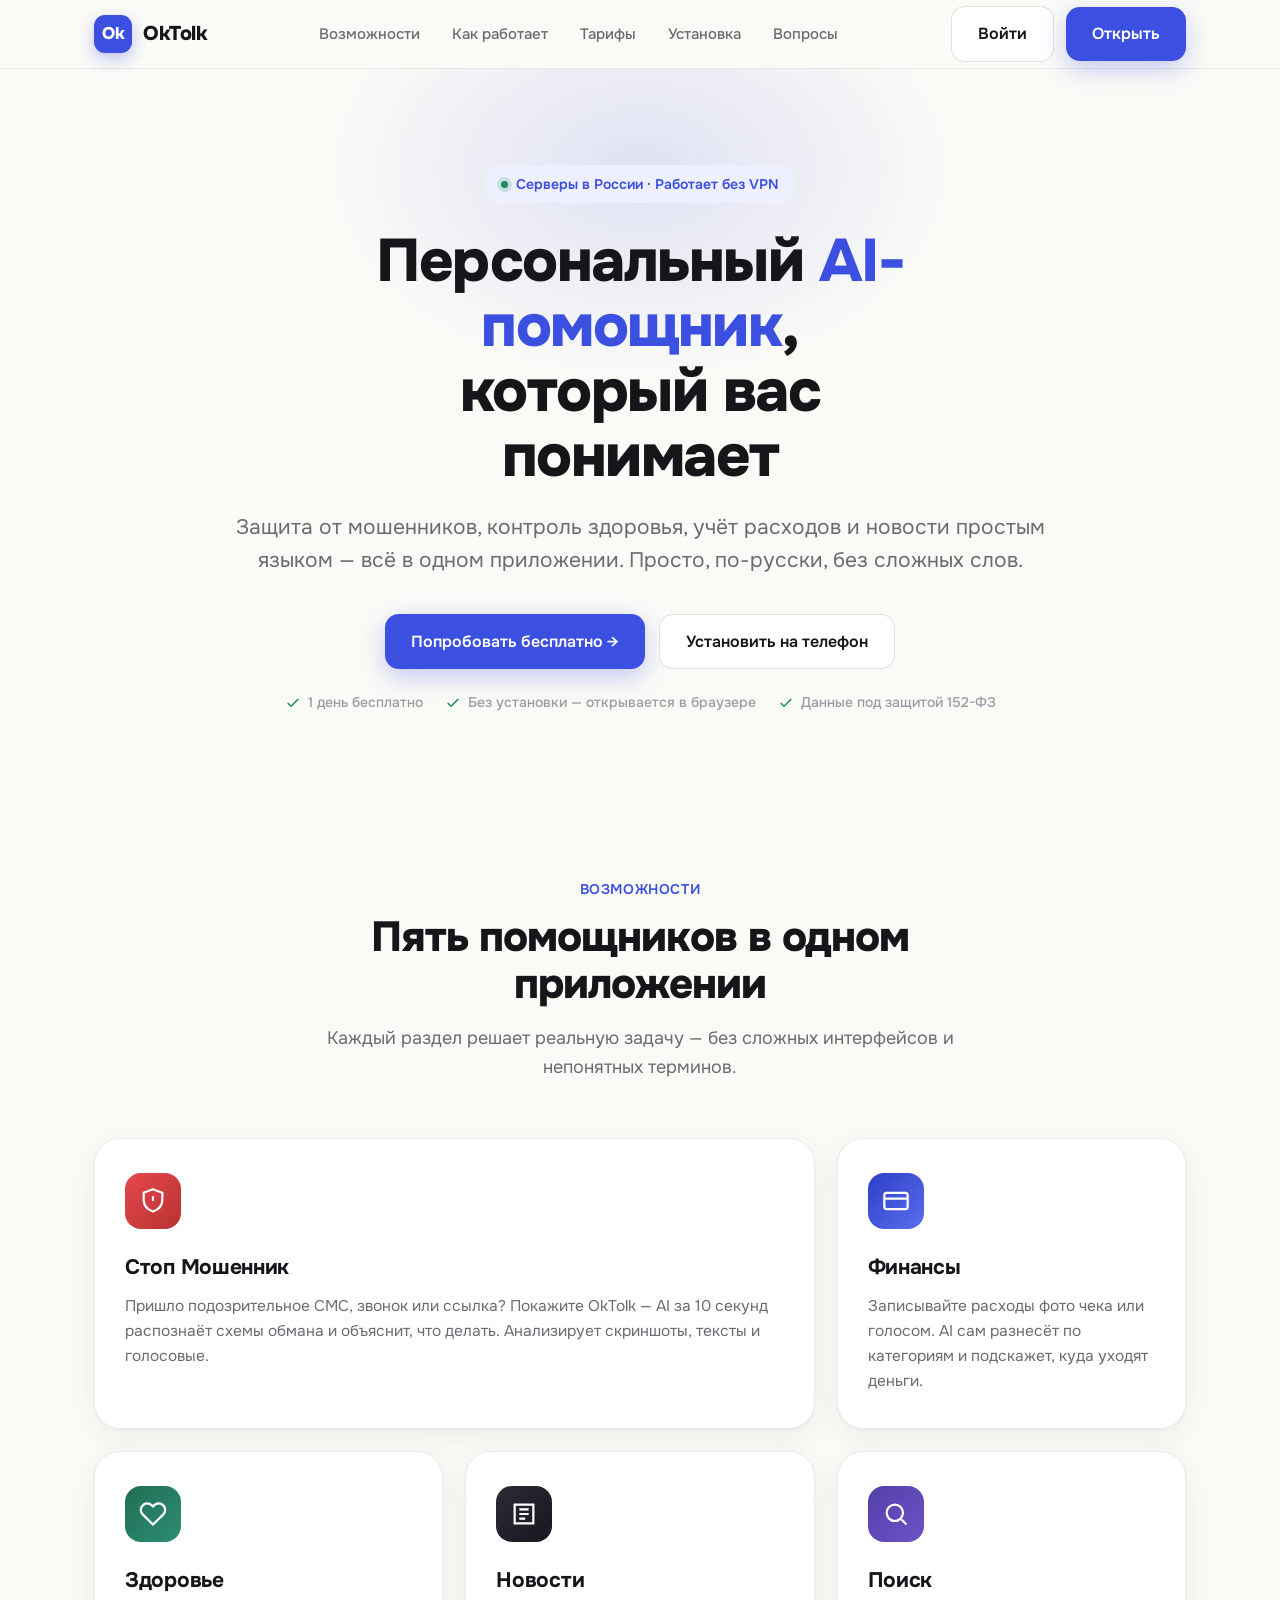
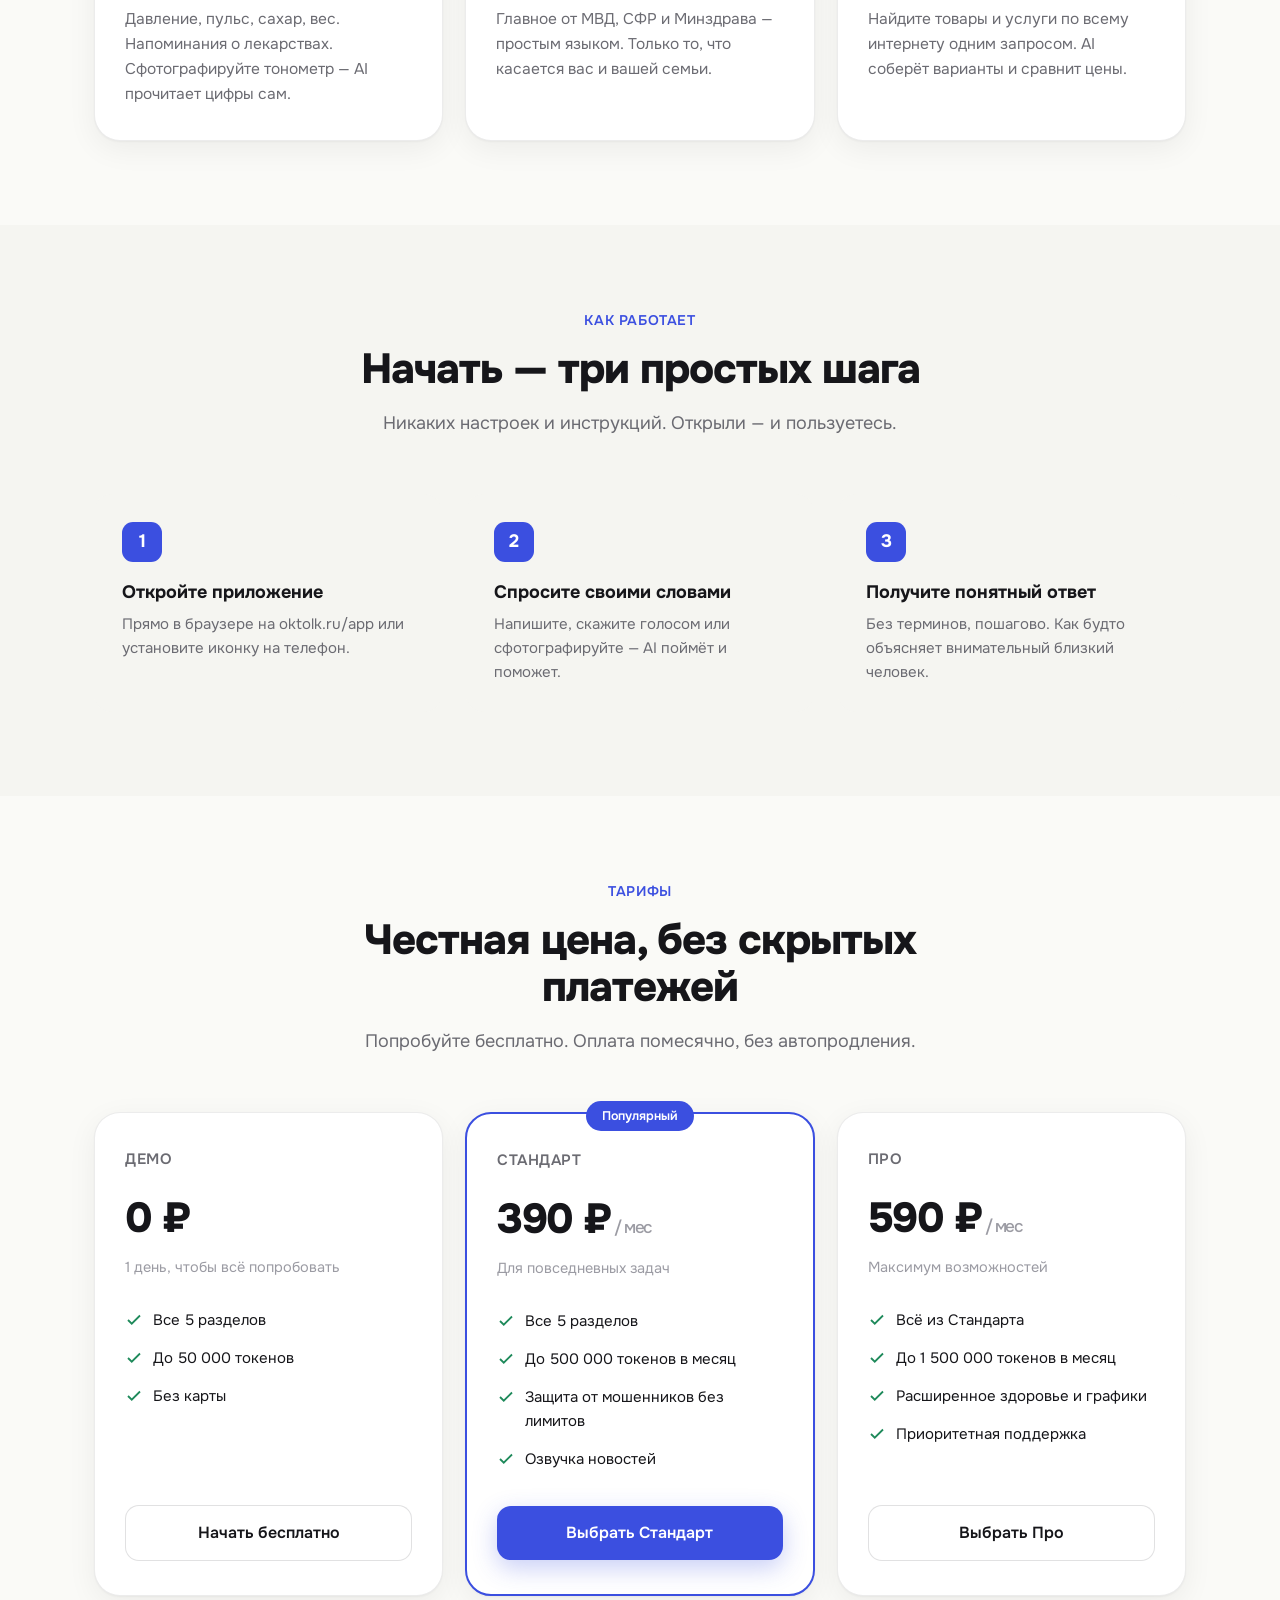
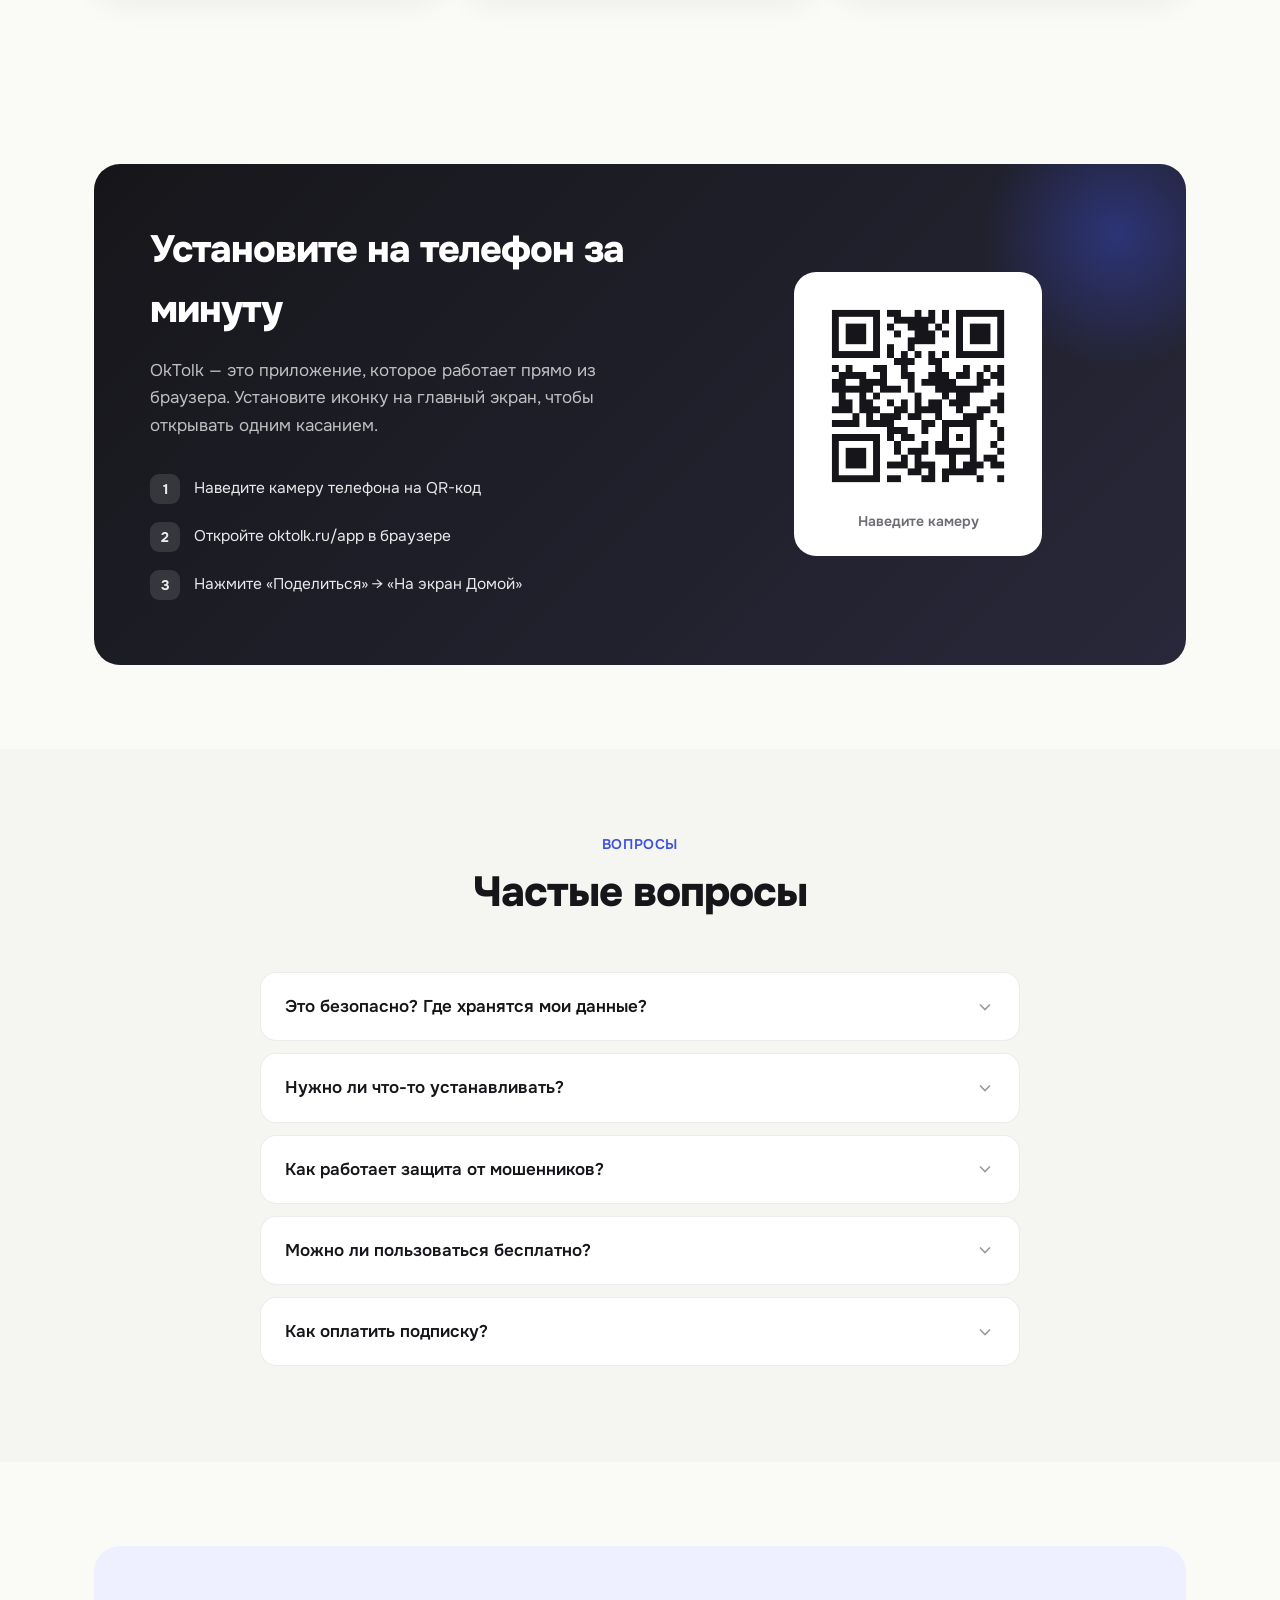
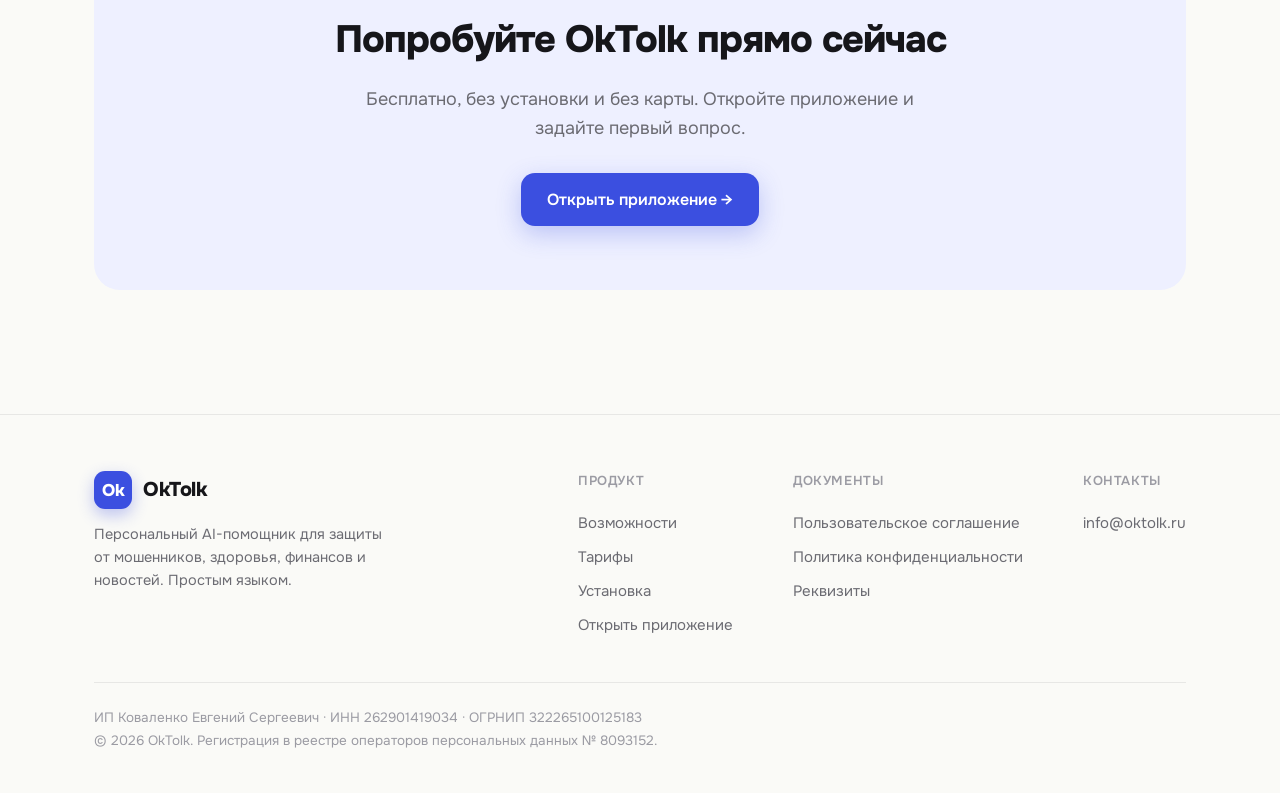
==== commit ea9c0752: "Revert "feat: лендинг v2 — сторителлинг с мокапами телефона по дизайн-системе" This reverts commit 8" ====
--- a/landing.html
+++ b/landing.html
@@ -4,12 +4,14 @@
 <meta charset="UTF-8">
 <meta name="viewport" content="width=device-width, initial-scale=1, viewport-fit=cover">
 
+<!-- ═══ SEO ═══ -->
 <title>OkTolk — AI-помощник: защита от мошенников, здоровье, финансы</title>
 <meta name="description" content="OkTolk — простой AI-помощник для всей семьи. Защита от мошенников, контроль давления и лекарств, учёт расходов, новости от МВД и Минздрав понятным языком. Серверы в России. Попробуйте бесплатно.">
 <meta name="keywords" content="защита от мошенников, AI помощник, контроль давления, напоминание лекарства, учёт расходов, новости МВД, приложение для здоровья, проверить смс мошенники">
 <link rel="canonical" href="https://oktolk.ru/">
 <meta name="theme-color" content="#3B4FE0">
 <meta name="application-name" content="OkTolk">
+
 <meta property="og:type" content="website">
 <meta property="og:site_name" content="OkTolk">
 <meta property="og:title" content="OkTolk — AI-помощник: защита от мошенников, здоровье, финансы">
@@ -18,208 +20,254 @@
 <meta property="og:image" content="https://oktolk.ru/og-image.png">
 <meta property="og:image:width" content="1200">
 <meta property="og:image:height" content="630">
+<meta property="og:image:alt" content="OkTolk — AI-помощник для защиты и здоровья">
 <meta property="og:locale" content="ru_RU">
 <meta name="twitter:card" content="summary_large_image">
 <meta name="twitter:title" content="OkTolk — AI-помощник: защита от мошенников, здоровье, финансы">
 <meta name="twitter:description" content="Защита от мошенников, контроль здоровья, учёт расходов — всё в одном приложении. Серверы в России.">
 <meta name="twitter:image" content="https://oktolk.ru/og-image.png">
+
 <link rel="icon" href="/icon-192.png">
 <link rel="apple-touch-icon" href="/icon-192.png">
+
 <link rel="preconnect" href="https://fonts.googleapis.com">
 <link rel="preconnect" href="https://fonts.gstatic.com" crossorigin>
 <link href="https://fonts.googleapis.com/css2?family=Onest:wght@400;500;600;700;800&display=swap" rel="stylesheet">
+
 <script type="application/ld+json">
-{"@context":"https://schema.org","@type":"SoftwareApplication","name":"OkTolk","applicationCategory":"LifestyleApplication","operatingSystem":"Web, iOS, Android","description":"AI-помощник для защиты от мошенников, контроля здоровья, учёта финансов и получения новостей от госорганов простым языком","offers":[{"@type":"Offer","price":"0","priceCurrency":"RUB","description":"1 день бесплатно"},{"@type":"Offer","price":"390","priceCurrency":"RUB","description":"500 000 токенов в месяц"},{"@type":"Offer","price":"590","priceCurrency":"RUB","description":"1 500 000 токенов в месяц"}]}
+{
+  "@context": "https://schema.org",
+  "@type": "SoftwareApplication",
+  "name": "OkTolk",
+  "applicationCategory": "LifestyleApplication",
+  "operatingSystem": "Web, iOS, Android",
+  "description": "AI-помощник для защиты от мошенников, контроля здоровья, учёта финансов и получения новостей от госорганов простым языком",
+  "offers": [
+    {"@type": "Offer", "price": "0", "priceCurrency": "RUB", "description": "1 день бесплатно"},
+    {"@type": "Offer", "price": "390", "priceCurrency": "RUB", "description": "500 000 токенов в месяц"},
+    {"@type": "Offer", "price": "590", "priceCurrency": "RUB", "description": "1 500 000 токенов в месяц"}
+  ]
+}
 </script>
 
 <style>
-:root{
-  --bg:#FAFAF7; --surface:#FFFFFF; --surface-2:#F5F5F1;
-  --text:#16161A; --text-muted:#6B6B72; --text-subtle:#9B9BA3;
-  --primary:#3B4FE0; --primary-hover:#2D3FC5; --primary-tint:#EEF0FF;
-  --border:rgba(15,15,20,0.08); --border-strong:rgba(15,15,20,0.12);
-  --danger:#D14343; --success:#1F8A5B; --warn:#C77A20;
-  --radius:18px; --radius-lg:26px;
-  --shadow:0 1px 2px rgba(15,15,20,.04), 0 8px 30px rgba(15,15,20,.06);
-  --shadow-phone:0 30px 70px rgba(15,15,20,.22), 0 8px 20px rgba(15,15,20,.12);
-  --g-scam:linear-gradient(135deg,#B91C1C 0%,#D14343 60%,#EF4444 100%);
-  --g-fin:linear-gradient(135deg,#2D3FC5 0%,#5B6EF0 100%);
-  --g-health:linear-gradient(135deg,#15493A 0%,#1F6E54 60%,#2E8E73 100%);
-  --g-news:linear-gradient(135deg,#18171F 0%,#2C2B36 100%);
-  --g-search:linear-gradient(135deg,#3A2A6E 0%,#5340A8 60%,#6B53C9 100%);
-  --maxw:1140px;
-}
-*{margin:0;padding:0;box-sizing:border-box}
-html{scroll-behavior:smooth}
-body{font-family:'Onest',-apple-system,system-ui,'Segoe UI',sans-serif;background:var(--bg);color:var(--text);line-height:1.6;-webkit-font-smoothing:antialiased;overflow-x:hidden}
-a{color:inherit;text-decoration:none}
-.wrap{max-width:var(--maxw);margin:0 auto;padding:0 24px}
-.btn{display:inline-flex;align-items:center;justify-content:center;gap:9px;font-family:inherit;font-size:16px;font-weight:600;cursor:pointer;padding:14px 26px;border-radius:14px;border:none;transition:.2s ease;white-space:nowrap}
-.btn-primary{background:var(--primary);color:#fff;box-shadow:0 8px 24px rgba(59,79,224,.28)}
-.btn-primary:hover{background:var(--primary-hover);transform:translateY(-2px);box-shadow:0 12px 32px rgba(59,79,224,.36)}
-.btn-ghost{background:var(--surface);color:var(--text);border:1px solid var(--border-strong)}
-.btn-ghost:hover{background:var(--surface-2);transform:translateY(-2px)}
-
-/* Header */
-header{position:sticky;top:0;z-index:100;background:rgba(250,250,247,.82);backdrop-filter:saturate(180%) blur(14px);border-bottom:1px solid var(--border)}
-.nav{display:flex;align-items:center;justify-content:space-between;height:68px}
-.logo{display:flex;align-items:center;gap:11px;font-weight:800;font-size:20px;letter-spacing:-.5px}
-.logo .mark{width:38px;height:38px;border-radius:11px;background:var(--primary);display:flex;align-items:center;justify-content:center;color:#fff;font-weight:800;font-size:17px;box-shadow:0 6px 16px rgba(59,79,224,.32)}
-.nav-links{display:flex;align-items:center;gap:30px}
-.nav-links a{font-size:15px;font-weight:500;color:var(--text-muted);transition:.15s}
-.nav-links a:hover{color:var(--text)}
-.nav-cta{display:flex;gap:12px;align-items:center}
-.burger{display:none;flex-direction:column;gap:5px;background:none;border:none;cursor:pointer;padding:8px}
-.burger span{width:24px;height:2px;background:var(--text);border-radius:2px;transition:.25s}
-
-/* Hero */
-.hero{position:relative;padding:80px 0 60px;overflow:hidden}
-.hero::before{content:"";position:absolute;top:-220px;left:60%;width:900px;height:640px;background:radial-gradient(closest-side,rgba(59,79,224,.13),transparent 70%);z-index:0}
-.hero .wrap{position:relative;z-index:1;display:grid;grid-template-columns:1.05fr .95fr;gap:56px;align-items:center}
-.pill{display:inline-flex;align-items:center;gap:8px;background:var(--primary-tint);color:var(--primary);font-size:13.5px;font-weight:600;padding:7px 15px;border-radius:100px;margin-bottom:22px}
-.pill .dot{width:7px;height:7px;border-radius:50%;background:var(--success);box-shadow:0 0 0 4px rgba(31,138,91,.18)}
-h1{font-size:clamp(32px,5vw,52px);font-weight:800;line-height:1.1;letter-spacing:-1.4px;margin-bottom:20px}
-h1 .accent{color:var(--primary)}
-.hero p.lead{font-size:clamp(16px,2vw,19px);color:var(--text-muted);max-width:48ch;margin-bottom:30px}
-.hero-cta{display:flex;gap:13px;flex-wrap:wrap;margin-bottom:24px}
-.trust{display:flex;gap:18px;flex-wrap:wrap;font-size:13.5px;color:var(--text-subtle);font-weight:500}
-.trust span{display:inline-flex;align-items:center;gap:6px}
-
-/* Phone mockup */
-.phone{
-  position:relative;width:300px;aspect-ratio:300/620;margin:0 auto;
-  background:#fff;border-radius:42px;padding:11px;
-  box-shadow:var(--shadow-phone);border:1px solid rgba(15,15,20,.06);
-}
-.phone::before{content:"";position:absolute;top:18px;left:50%;transform:translateX(-50%);width:96px;height:24px;background:#0c0c10;border-radius:0 0 16px 16px;z-index:5}
-.screen{width:100%;height:100%;border-radius:32px;overflow:hidden;background:var(--bg);position:relative;display:flex;flex-direction:column}
-.scr-hero{padding:42px 16px 16px;color:#fff}
-.scr-hero .st{font-size:11px;opacity:.85;font-weight:600;letter-spacing:.4px;text-transform:uppercase}
-.scr-hero .sh{font-size:19px;font-weight:800;margin-top:4px;letter-spacing:-.4px}
-.scr-hero .ss{font-size:12.5px;opacity:.9;margin-top:5px;line-height:1.45}
-.scr-body{flex:1;padding:14px;display:flex;flex-direction:column;gap:9px;overflow:hidden}
-.bubble{font-size:12.5px;padding:9px 12px;border-radius:14px;max-width:88%;line-height:1.4}
-.bubble.me{background:var(--primary);color:#fff;align-self:flex-end;border-bottom-right-radius:5px}
-.bubble.ai{background:var(--surface);color:var(--text);align-self:flex-start;border:1px solid var(--border);border-bottom-left-radius:5px}
-.mini-card{background:var(--surface);border:1px solid var(--border);border-radius:14px;padding:12px}
-.mini-row{display:flex;justify-content:space-between;align-items:center;font-size:12.5px;padding:5px 0}
-.mini-row b{font-weight:700}
-.chip{display:inline-block;font-size:10.5px;font-weight:700;padding:3px 9px;border-radius:100px}
-.chip.red{background:#FCEDED;color:#D14343}
-.chip.green{background:#E6F2EC;color:#1F8A5B}
-.chip.warn{background:#FBF1E1;color:#C77A20}
-.verdict{border-radius:14px;padding:12px;color:#fff;font-size:12.5px;font-weight:600}
-
-/* Stories */
-.stories{padding:30px 0 40px}
-.story{display:grid;grid-template-columns:1fr 1fr;gap:56px;align-items:center;padding:54px 0}
-.story:nth-child(even) .story-phone{order:-1}
-.story-text .eyebrow{display:inline-block;font-weight:700;font-size:12.5px;letter-spacing:.6px;text-transform:uppercase;padding:5px 12px;border-radius:100px;color:#fff;margin-bottom:16px}
-.story-text h2{font-size:clamp(24px,3.4vw,34px);font-weight:800;letter-spacing:-.8px;line-height:1.15;margin-bottom:14px}
-.story-text p{font-size:16.5px;color:var(--text-muted);margin-bottom:18px}
-.story-quote{background:var(--surface);border:1px solid var(--border);border-left:3px solid var(--primary);border-radius:0 14px 14px 0;padding:13px 16px;font-size:15px;font-style:italic;color:var(--text)}
-.story-phone{display:flex;justify-content:center}
-
-/* Section heads */
-section{padding:70px 0}
-.sec-head{text-align:center;max-width:640px;margin:0 auto 50px}
-.sec-head .eyebrow{color:var(--primary);font-weight:600;font-size:14px;letter-spacing:.6px;text-transform:uppercase;margin-bottom:12px}
-.sec-head h2{font-size:clamp(28px,4vw,42px);font-weight:800;letter-spacing:-1px;line-height:1.12;margin-bottom:14px}
-.sec-head p{font-size:18px;color:var(--text-muted)}
-
-/* Personalization */
-.persona{background:var(--surface-2)}
-.persona-grid{display:grid;grid-template-columns:1fr 1fr;gap:48px;align-items:center}
-.persona-list{list-style:none}
-.persona-list li{display:flex;gap:13px;align-items:flex-start;padding:11px 0;font-size:16px}
-.persona-list li svg{flex-shrink:0;margin-top:3px;color:var(--primary)}
-
-/* Pricing */
-.pricing{display:grid;grid-template-columns:repeat(3,1fr);gap:22px;align-items:stretch}
-.plan{background:var(--surface);border:1px solid var(--border);border-radius:var(--radius-lg);padding:34px 30px;display:flex;flex-direction:column;box-shadow:var(--shadow);transition:.25s}
-.plan:hover{transform:translateY(-4px);box-shadow:0 30px 60px rgba(59,79,224,.10)}
-.plan.featured{border:2px solid var(--primary);position:relative}
-.plan.featured::after{content:"Популярный";position:absolute;top:-13px;left:50%;transform:translateX(-50%);background:var(--primary);color:#fff;font-size:12.5px;font-weight:600;padding:5px 16px;border-radius:100px}
-.plan .pname{font-size:15px;font-weight:600;color:var(--text-muted);text-transform:uppercase;letter-spacing:.5px}
-.plan .price{font-size:42px;font-weight:800;letter-spacing:-1.5px;margin:14px 0 4px}
-.plan .price span{font-size:17px;font-weight:500;color:var(--text-subtle)}
-.plan .pdesc{font-size:14.5px;color:var(--text-subtle);margin-bottom:22px}
-.plan ul{list-style:none;margin-bottom:28px;flex:1}
-.plan li{display:flex;align-items:flex-start;gap:10px;font-size:15px;padding:7px 0}
-.plan li svg{flex-shrink:0;margin-top:3px;color:var(--success)}
-.plan .btn{width:100%}
-
-/* Install */
-.install-grid{display:grid;grid-template-columns:1.2fr 1fr;gap:48px;align-items:center;background:var(--g-news);border-radius:var(--radius-lg);padding:56px;color:#fff;overflow:hidden;position:relative}
-.install-grid::before{content:"";position:absolute;right:-120px;top:-120px;width:380px;height:380px;background:radial-gradient(closest-side,rgba(59,79,224,.4),transparent 70%)}
-.install-text{position:relative;z-index:1}
-.install-text h2{font-size:clamp(26px,3.5vw,38px);font-weight:800;letter-spacing:-1px;margin-bottom:16px}
-.install-text p{font-size:17px;color:rgba(255,255,255,.72);margin-bottom:26px}
-.install-text ol{list-style:none;counter-reset:i}
-.install-text li{counter-increment:i;display:flex;gap:14px;align-items:center;padding:9px 0;font-size:15.5px;color:rgba(255,255,255,.9)}
-.install-text li::before{content:counter(i);width:30px;height:30px;flex-shrink:0;border-radius:9px;background:rgba(255,255,255,.12);display:flex;align-items:center;justify-content:center;font-weight:700;font-size:14px}
-.qr-card{background:#fff;border-radius:22px;padding:24px;text-align:center;position:relative;z-index:1;justify-self:center}
-.qr-card img{width:190px;height:190px;display:block;border-radius:10px}
-.qr-card p{color:var(--text-muted);font-size:14px;font-weight:600;margin-top:14px}
-
-/* FAQ */
-.faq{max-width:760px;margin:0 auto}
-.faq details{background:var(--surface);border:1px solid var(--border);border-radius:16px;margin-bottom:12px;overflow:hidden;transition:.2s}
-.faq details[open]{box-shadow:var(--shadow);border-color:var(--border-strong)}
-.faq summary{padding:20px 24px;font-weight:600;font-size:17px;cursor:pointer;list-style:none;display:flex;justify-content:space-between;align-items:center;gap:16px}
-.faq summary::-webkit-details-marker{display:none}
-.faq summary .chev{transition:.25s;flex-shrink:0;color:var(--text-subtle)}
-.faq details[open] summary .chev{transform:rotate(180deg)}
-.faq .ans{padding:0 24px 22px;color:var(--text-muted);font-size:15.5px}
-
-/* CTA band */
-.cta-band{text-align:center;background:var(--primary-tint);border-radius:var(--radius-lg);padding:64px 32px}
-.cta-band h2{font-size:clamp(26px,3.5vw,38px);font-weight:800;letter-spacing:-1px;margin-bottom:14px}
-.cta-band p{font-size:18px;color:var(--text-muted);margin-bottom:30px;max-width:50ch;margin-left:auto;margin-right:auto}
-
-/* Footer */
-footer{border-top:1px solid var(--border);padding:56px 0 40px;margin-top:30px}
-.foot-top{display:flex;justify-content:space-between;gap:40px;flex-wrap:wrap;margin-bottom:40px}
-.foot-brand{max-width:300px}
-.foot-brand p{color:var(--text-muted);font-size:14.5px;margin-top:14px}
-.foot-links{display:flex;gap:60px;flex-wrap:wrap}
-.foot-col h5{font-size:13px;text-transform:uppercase;letter-spacing:.6px;color:var(--text-subtle);margin-bottom:14px;font-weight:600}
-.foot-col a{display:block;color:var(--text-muted);font-size:15px;padding:5px 0;transition:.15s}
-.foot-col a:hover{color:var(--primary)}
-.foot-bottom{border-top:1px solid var(--border);padding-top:24px;color:var(--text-subtle);font-size:13.5px;line-height:1.7}
-
-/* Animations */
-.reveal{opacity:0;transform:translateY(26px);transition:opacity .7s ease,transform .7s ease}
-.reveal.in{opacity:1;transform:none}
-.phone{transition:transform .8s cubic-bezier(.2,.8,.2,1),opacity .8s ease}
-.reveal.phone{transform:translateY(40px) scale(.96)}
-.reveal.phone.in{transform:none}
-@media (prefers-reduced-motion:reduce){.reveal{opacity:1;transform:none;transition:none}}
-
-/* Responsive */
-@media (max-width:900px){
-  .hero .wrap,.story,.persona-grid{grid-template-columns:1fr;gap:40px}
-  .hero{padding:56px 0 40px;text-align:center}
-  .hero p.lead{margin-left:auto;margin-right:auto}
-  .hero-cta,.trust{justify-content:center}
-  .story{text-align:center;padding:40px 0}
-  .story:nth-child(even) .story-phone{order:0}
-  .story-text .eyebrow{margin-left:auto;margin-right:auto}
-  .story-quote{text-align:left}
-  .pricing{grid-template-columns:1fr}
-  .install-grid{grid-template-columns:1fr;padding:40px 28px;text-align:center}
-  .install-text ol{text-align:left;max-width:340px;margin:0 auto}
-  .persona-list{text-align:left;max-width:420px;margin:0 auto}
-}
-@media (max-width:640px){
-  .wrap{padding:0 18px}
-  .nav-links{position:fixed;inset:68px 0 auto 0;background:var(--bg);flex-direction:column;gap:0;padding:8px 18px 18px;border-bottom:1px solid var(--border);display:none}
-  .nav-links.open{display:flex}
-  .nav-links a{width:100%;padding:14px 0;font-size:17px;border-bottom:1px solid var(--border)}
-  .nav-cta .btn-ghost{display:none}
-  .burger{display:flex}
-  section{padding:52px 0}
-}
+  :root{
+    --bg:#FAFAF7; --surface:#FFFFFF; --surface-2:#F5F5F1;
+    --text:#16161A; --text-muted:#6B6B72; --text-subtle:#9B9BA3;
+    --primary:#3B4FE0; --primary-hover:#2D3FC5; --primary-tint:#EEF0FF;
+    --border:rgba(15,15,20,0.08); --border-strong:rgba(15,15,20,0.12);
+    --danger:#D14343; --success:#1F8A5B; --warn:#C77A20;
+    --radius:18px; --radius-lg:26px;
+    --shadow:0 1px 2px rgba(15,15,20,.04), 0 8px 30px rgba(15,15,20,.06);
+    --shadow-lg:0 4px 12px rgba(15,15,20,.06), 0 30px 60px rgba(59,79,224,.10);
+    --maxw:1140px;
+  }
+  *{margin:0;padding:0;box-sizing:border-box}
+  html{scroll-behavior:smooth}
+  body{
+    font-family:'Onest',-apple-system,system-ui,'Segoe UI',sans-serif;
+    background:var(--bg); color:var(--text); line-height:1.6;
+    -webkit-font-smoothing:antialiased; overflow-x:hidden;
+  }
+  a{color:inherit; text-decoration:none}
+  .wrap{max-width:var(--maxw); margin:0 auto; padding:0 24px}
+  .btn{
+    display:inline-flex; align-items:center; justify-content:center; gap:9px;
+    font-family:inherit; font-size:16px; font-weight:600; cursor:pointer;
+    padding:14px 26px; border-radius:14px; border:none; transition:.2s ease; white-space:nowrap;
+  }
+  .btn-primary{background:var(--primary); color:#fff; box-shadow:0 8px 24px rgba(59,79,224,.28)}
+  .btn-primary:hover{background:var(--primary-hover); transform:translateY(-2px); box-shadow:0 12px 32px rgba(59,79,224,.36)}
+  .btn-ghost{background:var(--surface); color:var(--text); border:1px solid var(--border-strong)}
+  .btn-ghost:hover{background:var(--surface-2); transform:translateY(-2px)}
+
+  /* ─── Header ─── */
+  header{
+    position:sticky; top:0; z-index:100; background:rgba(250,250,247,.82);
+    backdrop-filter:saturate(180%) blur(14px); border-bottom:1px solid var(--border);
+  }
+  .nav{display:flex; align-items:center; justify-content:space-between; height:68px}
+  .logo{display:flex; align-items:center; gap:11px; font-weight:800; font-size:20px; letter-spacing:-.5px}
+  .logo .mark{
+    width:38px; height:38px; border-radius:11px; background:var(--primary);
+    display:flex; align-items:center; justify-content:center; color:#fff; font-weight:800; font-size:17px;
+    box-shadow:0 6px 16px rgba(59,79,224,.32);
+  }
+  .nav-links{display:flex; align-items:center; gap:32px}
+  .nav-links a{font-size:15px; font-weight:500; color:var(--text-muted); transition:.15s}
+  .nav-links a:hover{color:var(--text)}
+  .nav-cta{display:flex; gap:12px; align-items:center}
+  .burger{display:none; flex-direction:column; gap:5px; background:none; border:none; cursor:pointer; padding:8px}
+  .burger span{width:24px; height:2px; background:var(--text); border-radius:2px; transition:.25s}
+
+  /* ─── Hero ─── */
+  .hero{position:relative; padding:96px 0 80px; text-align:center; overflow:hidden}
+  .hero::before{
+    content:""; position:absolute; top:-200px; left:50%; transform:translateX(-50%);
+    width:900px; height:600px; background:radial-gradient(closest-side, rgba(59,79,224,.14), transparent 70%);
+    z-index:0; pointer-events:none;
+  }
+  .hero .wrap{position:relative; z-index:1}
+  .pill{
+    display:inline-flex; align-items:center; gap:8px; background:var(--primary-tint); color:var(--primary);
+    font-size:14px; font-weight:600; padding:8px 16px; border-radius:100px; margin-bottom:26px;
+  }
+  .pill .dot{width:7px; height:7px; border-radius:50%; background:var(--success); box-shadow:0 0 0 4px rgba(31,138,91,.18)}
+  h1{
+    font-size:clamp(34px, 6vw, 60px); font-weight:800; line-height:1.08; letter-spacing:-1.5px;
+    max-width:14ch; margin:0 auto 22px;
+  }
+  h1 .accent{color:var(--primary)}
+  .hero p.lead{
+    font-size:clamp(17px,2.2vw,21px); color:var(--text-muted); max-width:60ch; margin:0 auto 36px;
+  }
+  .hero-cta{display:flex; gap:14px; justify-content:center; flex-wrap:wrap; margin-bottom:22px}
+  .trust{display:flex; gap:22px; justify-content:center; flex-wrap:wrap; font-size:14px; color:var(--text-subtle); font-weight:500}
+  .trust span{display:inline-flex; align-items:center; gap:7px}
+  .trust svg{flex-shrink:0}
+
+  /* ─── Section base ─── */
+  section{padding:84px 0}
+  .sec-head{text-align:center; max-width:640px; margin:0 auto 56px}
+  .sec-head .eyebrow{color:var(--primary); font-weight:600; font-size:14px; letter-spacing:.6px; text-transform:uppercase; margin-bottom:14px}
+  .sec-head h2{font-size:clamp(28px,4vw,42px); font-weight:800; letter-spacing:-1px; line-height:1.12; margin-bottom:16px}
+  .sec-head p{font-size:18px; color:var(--text-muted)}
+
+  /* ─── Features ─── */
+  .features{display:grid; grid-template-columns:repeat(3,1fr); gap:22px}
+  .feature{
+    background:var(--surface); border:1px solid var(--border); border-radius:var(--radius-lg);
+    padding:34px 30px; box-shadow:var(--shadow); transition:.28s ease; position:relative; overflow:hidden;
+  }
+  .feature:hover{transform:translateY(-6px); box-shadow:var(--shadow-lg); border-color:transparent}
+  .feature .ficon{
+    width:56px; height:56px; border-radius:16px; display:flex; align-items:center; justify-content:center;
+    margin-bottom:22px; color:#fff;
+  }
+  .feature h3{font-size:21px; font-weight:700; margin-bottom:10px; letter-spacing:-.3px}
+  .feature p{font-size:15.5px; color:var(--text-muted)}
+  .feature.span2{grid-column:span 2}
+  .g-danger{background:linear-gradient(135deg,#E5484D,#B83232)}
+  .g-finance{background:linear-gradient(135deg,#2D3FC5,#5B6EF0)}
+  .g-health{background:linear-gradient(135deg,#1F6E54,#2E8E73)}
+  .g-news{background:linear-gradient(135deg,#2C2B36,#18171F)}
+  .g-search{background:linear-gradient(135deg,#5340A8,#6B53C9)}
+
+  /* ─── How / steps ─── */
+  .steps{display:grid; grid-template-columns:repeat(3,1fr); gap:24px; counter-reset:step}
+  .step{padding:28px; background:var(--surface-2); border-radius:var(--radius); position:relative}
+  .step .num{
+    width:40px;height:40px;border-radius:11px;background:var(--primary);color:#fff;font-weight:700;font-size:18px;
+    display:flex;align-items:center;justify-content:center;margin-bottom:16px;
+  }
+  .step h4{font-size:18px;font-weight:700;margin-bottom:6px}
+  .step p{font-size:15px;color:var(--text-muted)}
+
+  /* ─── Pricing ─── */
+  .pricing{display:grid; grid-template-columns:repeat(3,1fr); gap:22px; align-items:stretch}
+  .plan{
+    background:var(--surface); border:1px solid var(--border); border-radius:var(--radius-lg);
+    padding:34px 30px; display:flex; flex-direction:column; box-shadow:var(--shadow); transition:.25s;
+  }
+  .plan:hover{transform:translateY(-4px); box-shadow:var(--shadow-lg)}
+  .plan.featured{border:2px solid var(--primary); position:relative}
+  .plan.featured::after{
+    content:"Популярный"; position:absolute; top:-13px; left:50%; transform:translateX(-50%);
+    background:var(--primary); color:#fff; font-size:12.5px; font-weight:600; padding:5px 16px; border-radius:100px;
+  }
+  .plan .pname{font-size:15px; font-weight:600; color:var(--text-muted); text-transform:uppercase; letter-spacing:.5px}
+  .plan .price{font-size:42px; font-weight:800; letter-spacing:-1.5px; margin:14px 0 4px}
+  .plan .price span{font-size:17px; font-weight:500; color:var(--text-subtle)}
+  .plan .pdesc{font-size:14.5px; color:var(--text-subtle); margin-bottom:22px}
+  .plan ul{list-style:none; margin-bottom:28px; flex:1}
+  .plan li{display:flex; align-items:flex-start; gap:10px; font-size:15px; padding:7px 0; color:var(--text)}
+  .plan li svg{flex-shrink:0; margin-top:3px; color:var(--success)}
+  .plan .btn{width:100%}
+
+  /* ─── Install ─── */
+  .install-grid{
+    display:grid; grid-template-columns:1.2fr 1fr; gap:48px; align-items:center;
+    background:linear-gradient(135deg,#16161A,#28283A); border-radius:var(--radius-lg);
+    padding:56px; color:#fff; overflow:hidden; position:relative;
+  }
+  .install-grid::before{
+    content:""; position:absolute; right:-120px; top:-120px; width:380px; height:380px;
+    background:radial-gradient(closest-side,rgba(59,79,224,.4),transparent 70%);
+  }
+  .install-text{position:relative; z-index:1}
+  .install-text h2{font-size:clamp(26px,3.5vw,38px); font-weight:800; letter-spacing:-1px; margin-bottom:16px}
+  .install-text p{font-size:17px; color:rgba(255,255,255,.72); margin-bottom:26px}
+  .install-text ol{list-style:none; counter-reset:i}
+  .install-text li{counter-increment:i; display:flex; gap:14px; align-items:center; padding:9px 0; font-size:15.5px; color:rgba(255,255,255,.9)}
+  .install-text li::before{
+    content:counter(i); width:30px;height:30px;flex-shrink:0;border-radius:9px;
+    background:rgba(255,255,255,.12); display:flex;align-items:center;justify-content:center;font-weight:700;font-size:14px;
+  }
+  .qr-card{background:#fff; border-radius:22px; padding:24px; text-align:center; position:relative; z-index:1; justify-self:center}
+  .qr-card img{width:200px; height:200px; display:block; border-radius:10px}
+  .qr-card p{color:var(--text-muted); font-size:14px; font-weight:600; margin-top:14px}
+
+  /* ─── FAQ ─── */
+  .faq{max-width:760px; margin:0 auto}
+  .faq details{
+    background:var(--surface); border:1px solid var(--border); border-radius:16px;
+    margin-bottom:12px; overflow:hidden; transition:.2s;
+  }
+  .faq details[open]{box-shadow:var(--shadow); border-color:var(--border-strong)}
+  .faq summary{
+    padding:20px 24px; font-weight:600; font-size:17px; cursor:pointer; list-style:none;
+    display:flex; justify-content:space-between; align-items:center; gap:16px;
+  }
+  .faq summary::-webkit-details-marker{display:none}
+  .faq summary .chev{transition:.25s; flex-shrink:0; color:var(--text-subtle)}
+  .faq details[open] summary .chev{transform:rotate(180deg)}
+  .faq .ans{padding:0 24px 22px; color:var(--text-muted); font-size:15.5px}
+
+  /* ─── CTA band ─── */
+  .cta-band{text-align:center; background:var(--primary-tint); border-radius:var(--radius-lg); padding:64px 32px}
+  .cta-band h2{font-size:clamp(26px,3.5vw,38px); font-weight:800; letter-spacing:-1px; margin-bottom:14px}
+  .cta-band p{font-size:18px; color:var(--text-muted); margin-bottom:30px; max-width:50ch; margin-left:auto; margin-right:auto}
+
+  /* ─── Footer ─── */
+  footer{border-top:1px solid var(--border); padding:56px 0 40px; margin-top:40px}
+  .foot-top{display:flex; justify-content:space-between; gap:40px; flex-wrap:wrap; margin-bottom:40px}
+  .foot-brand{max-width:300px}
+  .foot-brand p{color:var(--text-muted); font-size:14.5px; margin-top:14px}
+  .foot-links{display:flex; gap:60px; flex-wrap:wrap}
+  .foot-col h5{font-size:13px; text-transform:uppercase; letter-spacing:.6px; color:var(--text-subtle); margin-bottom:14px; font-weight:600}
+  .foot-col a{display:block; color:var(--text-muted); font-size:15px; padding:5px 0; transition:.15s}
+  .foot-col a:hover{color:var(--primary)}
+  .foot-bottom{border-top:1px solid var(--border); padding-top:24px; color:var(--text-subtle); font-size:13.5px; line-height:1.7}
+
+  /* ─── Animations ─── */
+  .reveal{opacity:0; transform:translateY(24px); transition:opacity .7s ease, transform .7s ease}
+  .reveal.in{opacity:1; transform:none}
+  @media (prefers-reduced-motion:reduce){.reveal{opacity:1;transform:none;transition:none}}
+
+  /* ─── Responsive ─── */
+  @media (max-width:900px){
+    .features,.steps,.pricing{grid-template-columns:1fr 1fr}
+    .feature.span2{grid-column:span 2}
+    .install-grid{grid-template-columns:1fr; padding:40px 28px; text-align:center}
+    .install-text ol{text-align:left; max-width:340px; margin:0 auto}
+    .qr-card{margin-top:8px}
+  }
+  @media (max-width:640px){
+    .wrap{padding:0 18px}
+    .nav-links{
+      position:fixed; inset:68px 0 auto 0; background:var(--bg); flex-direction:column; gap:0;
+      padding:8px 18px 18px; border-bottom:1px solid var(--border); display:none;
+    }
+    .nav-links.open{display:flex}
+    .nav-links a{width:100%; padding:14px 0; font-size:17px; border-bottom:1px solid var(--border)}
+    .nav-cta .btn-ghost{display:none}
+    .burger{display:flex}
+    .features,.steps,.pricing{grid-template-columns:1fr}
+    .feature.span2{grid-column:span 1}
+    section{padding:60px 0}
+    .hero{padding:64px 0 56px}
+    .foot-links{gap:36px}
+  }
 </style>
 </head>
 <body>
@@ -228,8 +276,8 @@
   <div class="wrap nav">
     <a href="/" class="logo"><span class="mark">Ok</span> OkTolk</a>
     <nav class="nav-links" id="navLinks">
-      <a href="#stories">Возможности</a>
-      <a href="#persona">Профиль</a>
+      <a href="#features">Возможности</a>
+      <a href="#how">Как работает</a>
       <a href="#pricing">Тарифы</a>
       <a href="#install">Установка</a>
       <a href="#faq">Вопросы</a>
@@ -245,175 +293,71 @@
 <!-- HERO -->
 <section class="hero">
   <div class="wrap">
-    <div class="hero-text">
-      <span class="pill"><span class="dot"></span> Первый российский AI-помощник · Серверы в РФ</span>
-      <h1>Один помощник вместо <span class="accent">десятка приложений</span></h1>
-      <p class="lead">Защита от мошенников, контроль здоровья, учёт расходов и понятные новости — всё в одном приложении. Голосом, фото или простым текстом.</p>
-      <div class="hero-cta">
-        <a href="/app" class="btn btn-primary">Попробовать бесплатно →</a>
-        <a href="#install" class="btn btn-ghost">Установить на телефон</a>
-      </div>
-      <div class="trust">
-        <span><svg width="15" height="15" viewBox="0 0 24 24" fill="none" stroke="#1F8A5B" stroke-width="2.4"><path d="M20 6L9 17l-5-5"/></svg> 1 день бесплатно</span>
-        <span><svg width="15" height="15" viewBox="0 0 24 24" fill="none" stroke="#1F8A5B" stroke-width="2.4"><path d="M20 6L9 17l-5-5"/></svg> Без карты</span>
-        <span><svg width="15" height="15" viewBox="0 0 24 24" fill="none" stroke="#1F8A5B" stroke-width="2.4"><path d="M20 6L9 17l-5-5"/></svg> Данные по 152-ФЗ</span>
-      </div>
-    </div>
-    <div class="hero-phone reveal phone-wrap">
-      <div class="phone">
-        <div class="screen">
-          <div class="scr-hero" style="background:var(--g-scam)">
-            <div class="st">🛡 Стоп Мошенник</div>
-            <div class="sh">Проверьте за 10 секунд</div>
-            <div class="ss">Скриншот, ссылка, звонок или текст</div>
-          </div>
-          <div class="scr-body">
-            <div class="bubble me">«Госуслуги: подтвердите вход по ссылке gos-uslugi.xyz»</div>
-            <div class="bubble ai">Это мошенники. Настоящий портал — gosuslugi.ru, без «.xyz».</div>
-            <div class="verdict" style="background:var(--g-scam)">⚠️ ОПАСНО · не переходите по ссылке</div>
-          </div>
-        </div>
-      </div>
-    </div>
-  </div>
-</section>
-
-<!-- STORIES -->
-<section class="stories" id="stories">
+    <span class="pill"><span class="dot"></span> Серверы в России · Работает без VPN</span>
+    <h1>Персональный <span class="accent">AI-помощник</span>, который вас понимает</h1>
+    <p class="lead">Защита от мошенников, контроль здоровья, учёт расходов и новости простым языком — всё в одном приложении. Просто, по-русски, без сложных слов.</p>
+    <div class="hero-cta">
+      <a href="/app" class="btn btn-primary">Попробовать бесплатно →</a>
+      <a href="#install" class="btn btn-ghost">Установить на телефон</a>
+    </div>
+    <div class="trust">
+      <span><svg width="16" height="16" viewBox="0 0 24 24" fill="none" stroke="#1F8A5B" stroke-width="2.2"><path d="M20 6L9 17l-5-5"/></svg> 1 день бесплатно</span>
+      <span><svg width="16" height="16" viewBox="0 0 24 24" fill="none" stroke="#1F8A5B" stroke-width="2.2"><path d="M20 6L9 17l-5-5"/></svg> Без установки — открывается в браузере</span>
+      <span><svg width="16" height="16" viewBox="0 0 24 24" fill="none" stroke="#1F8A5B" stroke-width="2.2"><path d="M20 6L9 17l-5-5"/></svg> Данные под защитой 152-ФЗ</span>
+    </div>
+  </div>
+</section>
+
+<!-- FEATURES -->
+<section id="features">
   <div class="wrap">
     <div class="sec-head reveal">
       <div class="eyebrow">Возможности</div>
-      <h2>Один помощник — пять историй из жизни</h2>
-      <p>Каждый раздел понимает текст, голос и фото. И каждый — про вас лично.</p>
-    </div>
-
-    <!-- Стоп Мошенник -->
-    <div class="story">
-      <div class="story-text reveal">
-        <span class="eyebrow" style="background:var(--g-scam)">Стоп Мошенник</span>
-        <h2>Проверьте любое сообщение за 10 секунд</h2>
-        <p>Не ищет ключевые слова, а понимает смысл. Видит разницу между настоящим банком и мошенником — даже если использованы официальные логотипы. Двухэтапный анализ выдаёт вердикт: опасно, подозрительно или безопасно.</p>
-        <div class="story-quote">«Пришла СМС про блокировку карты со ссылкой» — покажите OkTolk, он скажет правду.</div>
-      </div>
-      <div class="story-phone reveal phone-wrap">
-        <div class="phone"><div class="screen">
-          <div class="scr-hero" style="background:var(--g-scam)"><div class="st">Защита от мошенников</div><div class="sh">Что вас насторожило?</div></div>
-          <div class="scr-body">
-            <div class="bubble me">«Ваша карта заблокирована. Срочно позвоните по номеру…»</div>
-            <div class="bubble ai">Банк никогда не просит срочно звонить и не пугает блокировкой. Это давление — приём мошенников.</div>
-            <div class="verdict" style="background:var(--g-scam)">⚠️ ОПАСНО</div>
-            <div class="mini-card"><div class="mini-row"><span>Позвоните в банк сами</span><span class="chip green">совет</span></div></div>
-          </div>
-        </div></div>
-      </div>
-    </div>
-
-    <!-- Финансы -->
-    <div class="story">
-      <div class="story-text reveal">
-        <span class="eyebrow" style="background:var(--g-fin)">Финансы</span>
-        <h2>Записал расход за 3 секунды — и видно, куда уходят деньги</h2>
-        <p>Скажите голосом, сфотографируйте чек или напишите коротко — «Купил продукты на 1 240». OkTolk сам определит категорию и покажет, на что ушли деньги в этом месяце.</p>
-        <div class="story-quote">«Такси 380», «ЖКУ 4 500» — и всё уже в нужной категории.</div>
-      </div>
-      <div class="story-phone reveal phone-wrap">
-        <div class="phone"><div class="screen">
-          <div class="scr-hero" style="background:var(--g-fin)"><div class="st">Финансы · Май</div><div class="sh">Расходы за май</div><div class="ss">34 200 ₽</div></div>
-          <div class="scr-body">
-            <div class="mini-card"><div class="mini-row"><span>🛒 Магазины</span><b>12 400 ₽</b></div><div class="mini-row"><span>💊 Медицина</span><b>3 200 ₽</b></div><div class="mini-row"><span>🏠 ЖКУ</span><b>4 500 ₽</b></div><div class="mini-row"><span>🚕 Транспорт</span><b>2 100 ₽</b></div></div>
-            <div class="bubble me">Купил продукты на 1 240</div>
-            <div class="bubble ai">Добавил 1 240 ₽ в «Магазины» ✓</div>
-          </div>
-        </div></div>
-      </div>
-    </div>
-
-    <!-- Здоровье -->
-    <div class="story">
-      <div class="story-text reveal">
-        <span class="eyebrow" style="background:var(--g-health)">Здоровье</span>
-        <h2>Следите за давлением и лекарствами без усилий</h2>
-        <p>Внесите показатель числом, голосом или сфотографируйте тонометр — AI прочитает цифры. Сравнивает с вашей личной нормой и напоминает о приёме лекарств вовремя.</p>
-        <div class="story-quote">«Давление 138 на 90, что делать?» — ответит с учётом вашего рабочего давления.</div>
-      </div>
-      <div class="story-phone reveal phone-wrap">
-        <div class="phone"><div class="screen">
-          <div class="scr-hero" style="background:var(--g-health)"><div class="st">Здоровье · Давление</div><div class="sh">138 / 90</div><div class="ss">Последнее измерение · сегодня</div></div>
-          <div class="scr-body">
-            <div class="bubble me">Давление 138 на 90, что делать?</div>
-            <div class="bubble ai">Для вас это выше обычного: рабочее — 120/80. Отдохните, не пейте кофе, измерьте через час.</div>
-            <div class="mini-card"><div class="mini-row"><span>💊 Лориста</span><span class="chip warn">через 10 мин</span></div></div>
-          </div>
-        </div></div>
-      </div>
-    </div>
-
-    <!-- Новости -->
-    <div class="story">
-      <div class="story-text reveal">
-        <span class="eyebrow" style="background:var(--g-news)">Новости</span>
-        <h2>Только важное — понятным языком</h2>
-        <p>Лишь официальные источники: МВД, СФР, ЦБ, Минздрав, Госуслуги. Кнопка «Объясни просто» переведёт казённый текст на человеческий, а озвучка прочитает вслух как радио.</p>
-        <div class="story-quote">«Новое от СФР: выплаты» — нажмите «Объясни просто», и всё станет ясно.</div>
-      </div>
-      <div class="story-phone reveal phone-wrap">
-        <div class="phone"><div class="screen">
-          <div class="scr-hero" style="background:var(--g-news)"><div class="st">Новости</div><div class="sh">Лента за вас</div><div class="ss">Слушать как радио ▶</div></div>
-          <div class="scr-body">
-            <div class="mini-card"><span class="chip red">Опасно · МВД</span><div style="font-size:13px;font-weight:700;margin-top:7px">Мошенники звонят от имени банков</div><div style="font-size:11.5px;color:var(--text-muted);margin-top:4px">Никому не сообщайте код из СМС.</div></div>
-            <div class="mini-card"><span class="chip green">Льготы · СФР</span><div style="font-size:13px;font-weight:700;margin-top:7px">Перерасчёт пенсий с 1 июня</div></div>
-          </div>
-        </div></div>
-      </div>
-    </div>
-
-    <!-- Поиск -->
-    <div class="story">
-      <div class="story-text reveal">
-        <span class="eyebrow" style="background:var(--g-search)">Поиск</span>
-        <h2>Найдёт то, что нужно — легко и по-человечески</h2>
-        <p>Куда сходить, что купить, где дешевле. Спросите так, как сказали бы другу. Агент сам пойдёт по площадкам, прочитает карточки и отзывы, сравнит цены — и принесёт лучший вариант.</p>
-        <div class="story-quote">«Найди утюг с парогенератором до 5 000» — дешевле, чем у конкурентов на 600 ₽.</div>
-      </div>
-      <div class="story-phone reveal phone-wrap">
-        <div class="phone"><div class="screen">
-          <div class="scr-hero" style="background:var(--g-search)"><div class="st">Поиск</div><div class="sh">Спросите своими словами</div></div>
-          <div class="scr-body">
-            <div class="bubble me">Куда сходить на выходных в Новосибирске</div>
-            <div class="bubble ai">Подобрал 3 варианта:</div>
-            <div class="mini-card"><div style="font-size:13px;font-weight:700">Выставка «Импрессионисты»</div><div style="font-size:11.5px;color:var(--text-muted);margin-top:3px">Художественный музей · воскресенье</div></div>
-          </div>
-        </div></div>
-      </div>
-    </div>
-  </div>
-</section>
-
-<!-- PERSONALIZATION -->
-<section class="persona" id="persona">
+      <h2>Пять помощников в одном приложении</h2>
+      <p>Каждый раздел решает реальную задачу — без сложных интерфейсов и непонятных терминов.</p>
+    </div>
+    <div class="features">
+      <div class="feature span2 reveal">
+        <div class="ficon g-danger"><svg width="28" height="28" viewBox="0 0 24 24" fill="none" stroke="currentColor" stroke-width="1.9"><path d="M12 2L4 5v6c0 5 3.4 8.5 8 10 4.6-1.5 8-5 8-10V5l-8-3z"/><path d="M12 8v4M12 16h.01"/></svg></div>
+        <h3>Стоп Мошенник</h3>
+        <p>Пришло подозрительное СМС, звонок или ссылка? Покажите OkTolk — AI за 10 секунд распознаёт схемы обмана и объяснит, что делать. Анализирует скриншоты, тексты и голосовые.</p>
+      </div>
+      <div class="feature reveal">
+        <div class="ficon g-finance"><svg width="28" height="28" viewBox="0 0 24 24" fill="none" stroke="currentColor" stroke-width="1.9"><rect x="2" y="5" width="20" height="14" rx="2"/><path d="M2 10h20"/></svg></div>
+        <h3>Финансы</h3>
+        <p>Записывайте расходы фото чека или голосом. AI сам разнесёт по категориям и подскажет, куда уходят деньги.</p>
+      </div>
+      <div class="feature reveal">
+        <div class="ficon g-health"><svg width="28" height="28" viewBox="0 0 24 24" fill="none" stroke="currentColor" stroke-width="1.9"><path d="M20.8 4.6a5.5 5.5 0 00-7.8 0L12 5.6l-1-1a5.5 5.5 0 00-7.8 7.8l1 1L12 21l7.8-7.6 1-1a5.5 5.5 0 000-7.8z"/></svg></div>
+        <h3>Здоровье</h3>
+        <p>Давление, пульс, сахар, вес. Напоминания о лекарствах. Сфотографируйте тонометр — AI прочитает цифры сам.</p>
+      </div>
+      <div class="feature reveal">
+        <div class="ficon g-news"><svg width="28" height="28" viewBox="0 0 24 24" fill="none" stroke="currentColor" stroke-width="1.9"><path d="M4 4h16v16H4z"/><path d="M8 8h8M8 12h8M8 16h5"/></svg></div>
+        <h3>Новости</h3>
+        <p>Главное от МВД, СФР и Минздрава — простым языком. Только то, что касается вас и вашей семьи.</p>
+      </div>
+      <div class="feature reveal">
+        <div class="ficon g-search"><svg width="28" height="28" viewBox="0 0 24 24" fill="none" stroke="currentColor" stroke-width="1.9"><circle cx="11" cy="11" r="7"/><path d="M21 21l-4.3-4.3"/></svg></div>
+        <h3>Поиск</h3>
+        <p>Найдите товары и услуги по всему интернету одним запросом. AI соберёт варианты и сравнит цены.</p>
+      </div>
+    </div>
+  </div>
+</section>
+
+<!-- HOW -->
+<section id="how" style="background:var(--surface-2)">
   <div class="wrap">
     <div class="sec-head reveal">
-      <div class="eyebrow">Профиль</div>
-      <h2>Приложение знает вас так, как не знают даже близкие</h2>
-      <p>Один раз расскажите о себе — и каждый ответ будет про вас лично.</p>
-    </div>
-    <div class="persona-grid">
-      <ul class="persona-list reveal">
-        <li><svg width="22" height="22" viewBox="0 0 24 24" fill="none" stroke="currentColor" stroke-width="2"><path d="M20 6L9 17l-5-5"/></svg> Рабочее давление и пульс — чтобы понять, что для вас норма</li>
-        <li><svg width="22" height="22" viewBox="0 0 24 24" fill="none" stroke="currentColor" stroke-width="2"><path d="M20 6L9 17l-5-5"/></svg> Привычные лекарства — напоминания точно вовремя</li>
-        <li><svg width="22" height="22" viewBox="0 0 24 24" fill="none" stroke="currentColor" stroke-width="2"><path d="M20 6L9 17l-5-5"/></svg> Категории расходов — учёт под ваш бюджет</li>
-        <li><svg width="22" height="22" viewBox="0 0 24 24" fill="none" stroke="currentColor" stroke-width="2"><path d="M20 6L9 17l-5-5"/></svg> Ваш город — погода, время и местный поиск</li>
-        <li style="color:var(--text-muted);font-size:14.5px;margin-top:8px">🔒 Данные хранятся на российских серверах и видны только вам.</li>
-      </ul>
-      <div class="story-phone reveal phone-wrap">
-        <div class="phone"><div class="screen">
-          <div class="scr-hero" style="background:linear-gradient(135deg,#2D3FC5,#3B4FE0)"><div class="st">Профиль</div><div class="sh">Вы заполняете — мы запоминаем</div></div>
-          <div class="scr-body">
-            <div class="mini-card"><div class="mini-row"><span>Рабочее давление</span><b>120/80</b></div><div class="mini-row"><span>Город</span><b>Новосибирск</b></div><div class="mini-row"><span>Лекарства</span><b>2 активных</b></div></div>
-            <div class="bubble ai">Теперь любой ответ — с учётом вашего профиля.</div>
-          </div>
-        </div></div>
-      </div>
+      <div class="eyebrow">Как работает</div>
+      <h2>Начать — три простых шага</h2>
+      <p>Никаких настроек и инструкций. Открыли — и пользуетесь.</p>
+    </div>
+    <div class="steps">
+      <div class="step reveal"><div class="num">1</div><h4>Откройте приложение</h4><p>Прямо в браузере на oktolk.ru/app или установите иконку на телефон.</p></div>
+      <div class="step reveal"><div class="num">2</div><h4>Спросите своими словами</h4><p>Напишите, скажите голосом или сфотографируйте — AI поймёт и поможет.</p></div>
+      <div class="step reveal"><div class="num">3</div><h4>Получите понятный ответ</h4><p>Без терминов, пошагово. Как будто объясняет внимательный близкий человек.</p></div>
     </div>
   </div>
 </section>
@@ -428,7 +372,9 @@
     </div>
     <div class="pricing">
       <div class="plan reveal">
-        <div class="pname">Демо</div><div class="price">0 ₽</div><div class="pdesc">1 день, чтобы всё попробовать</div>
+        <div class="pname">Демо</div>
+        <div class="price">0 ₽</div>
+        <div class="pdesc">1 день, чтобы всё попробовать</div>
         <ul>
           <li><svg width="18" height="18" viewBox="0 0 24 24" fill="none" stroke="currentColor" stroke-width="2.4"><path d="M20 6L9 17l-5-5"/></svg> Все 5 разделов</li>
           <li><svg width="18" height="18" viewBox="0 0 24 24" fill="none" stroke="currentColor" stroke-width="2.4"><path d="M20 6L9 17l-5-5"/></svg> До 50 000 токенов</li>
@@ -437,7 +383,9 @@
         <a href="/app" class="btn btn-ghost">Начать бесплатно</a>
       </div>
       <div class="plan featured reveal">
-        <div class="pname">Стандарт</div><div class="price">390 ₽<span> / мес</span></div><div class="pdesc">Для повседневных задач</div>
+        <div class="pname">Стандарт</div>
+        <div class="price">390 ₽<span> / мес</span></div>
+        <div class="pdesc">Для повседневных задач</div>
         <ul>
           <li><svg width="18" height="18" viewBox="0 0 24 24" fill="none" stroke="currentColor" stroke-width="2.4"><path d="M20 6L9 17l-5-5"/></svg> Все 5 разделов</li>
           <li><svg width="18" height="18" viewBox="0 0 24 24" fill="none" stroke="currentColor" stroke-width="2.4"><path d="M20 6L9 17l-5-5"/></svg> До 500 000 токенов в месяц</li>
@@ -447,7 +395,9 @@
         <a href="/app" class="btn btn-primary">Выбрать Стандарт</a>
       </div>
       <div class="plan reveal">
-        <div class="pname">Про</div><div class="price">590 ₽<span> / мес</span></div><div class="pdesc">Максимум возможностей</div>
+        <div class="pname">Про</div>
+        <div class="price">590 ₽<span> / мес</span></div>
+        <div class="pdesc">Максимум возможностей</div>
         <ul>
           <li><svg width="18" height="18" viewBox="0 0 24 24" fill="none" stroke="currentColor" stroke-width="2.4"><path d="M20 6L9 17l-5-5"/></svg> Всё из Стандарта</li>
           <li><svg width="18" height="18" viewBox="0 0 24 24" fill="none" stroke="currentColor" stroke-width="2.4"><path d="M20 6L9 17l-5-5"/></svg> До 1 500 000 токенов в месяц</li>
@@ -466,7 +416,7 @@
     <div class="install-grid reveal">
       <div class="install-text">
         <h2>Установите на телефон за минуту</h2>
-        <p>OkTolk работает прямо из браузера. Добавьте иконку на главный экран — открывается одним касанием, как обычное приложение.</p>
+        <p>OkTolk — это приложение, которое работает прямо из браузера. Установите иконку на главный экран, чтобы открывать одним касанием.</p>
         <ol>
           <li>Наведите камеру телефона на QR-код</li>
           <li>Откройте oktolk.ru/app в браузере</li>
@@ -484,18 +434,21 @@
 <!-- FAQ -->
 <section id="faq" style="background:var(--surface-2)">
   <div class="wrap">
-    <div class="sec-head reveal"><div class="eyebrow">Вопросы</div><h2>Частые вопросы</h2></div>
+    <div class="sec-head reveal">
+      <div class="eyebrow">Вопросы</div>
+      <h2>Частые вопросы</h2>
+    </div>
     <div class="faq">
-      <details class="reveal"><summary>Это безопасно? Где хранятся мои данные?<svg class="chev" width="20" height="20" viewBox="0 0 24 24" fill="none" stroke="currentColor" stroke-width="2"><path d="M6 9l6 6 6-6"/></svg></summary><div class="ans">Все серверы находятся в России, обработка соответствует 152-ФЗ. Данные видны только вам и не передаются третьим лицам.</div></details>
-      <details class="reveal"><summary>Нужно ли что-то устанавливать?<svg class="chev" width="20" height="20" viewBox="0 0 24 24" fill="none" stroke="currentColor" stroke-width="2"><path d="M6 9l6 6 6-6"/></svg></summary><div class="ans">Нет. OkTolk открывается в браузере на oktolk.ru/app. По желанию добавьте иконку на главный экран — как обычное приложение.</div></details>
-      <details class="reveal"><summary>Как работает защита от мошенников?<svg class="chev" width="20" height="20" viewBox="0 0 24 24" fill="none" stroke="currentColor" stroke-width="2"><path d="M6 9l6 6 6-6"/></svg></summary><div class="ans">Покажите подозрительное сообщение, ссылку или скриншот звонка. AI проанализирует смысл и выдаст вердикт: опасно, подозрительно или безопасно — и подскажет, что делать.</div></details>
+      <details class="reveal"><summary>Это безопасно? Где хранятся мои данные?<svg class="chev" width="20" height="20" viewBox="0 0 24 24" fill="none" stroke="currentColor" stroke-width="2"><path d="M6 9l6 6 6-6"/></svg></summary><div class="ans">Все серверы находятся в России, обработка данных соответствует Федеральному закону № 152-ФЗ. Мы не передаём ваши данные третьим лицам.</div></details>
+      <details class="reveal"><summary>Нужно ли что-то устанавливать?<svg class="chev" width="20" height="20" viewBox="0 0 24 24" fill="none" stroke="currentColor" stroke-width="2"><path d="M6 9l6 6 6-6"/></svg></summary><div class="ans">Нет. OkTolk открывается прямо в браузере на oktolk.ru/app. По желанию можно добавить иконку на главный экран телефона — как обычное приложение.</div></details>
+      <details class="reveal"><summary>Как работает защита от мошенников?<svg class="chev" width="20" height="20" viewBox="0 0 24 24" fill="none" stroke="currentColor" stroke-width="2"><path d="M6 9l6 6 6-6"/></svg></summary><div class="ans">Покажите подозрительное сообщение, ссылку или скриншот звонка. AI проанализирует и скажет, мошенничество это или нет, и что делать дальше.</div></details>
       <details class="reveal"><summary>Можно ли пользоваться бесплатно?<svg class="chev" width="20" height="20" viewBox="0 0 24 24" fill="none" stroke="currentColor" stroke-width="2"><path d="M6 9l6 6 6-6"/></svg></summary><div class="ans">Да, есть бесплатный демо-период на 1 день со всеми разделами. Карта не требуется.</div></details>
-      <details class="reveal"><summary>Как оплатить подписку?<svg class="chev" width="20" height="20" viewBox="0 0 24 24" fill="none" stroke="currentColor" stroke-width="2"><path d="M6 9l6 6 6-6"/></svg></summary><div class="ans">Оплата российскими картами помесячно. Без автопродления — подписка не спишется сама.</div></details>
-    </div>
-  </div>
-</section>
-
-<!-- CTA -->
+      <details class="reveal"><summary>Как оплатить подписку?<svg class="chev" width="20" height="20" viewBox="0 0 24 24" fill="none" stroke="currentColor" stroke-width="2"><path d="M6 9l6 6 6-6"/></svg></summary><div class="ans">Оплата российскими картами помесячно. Без автопродления — подписка не спишется сама, вы продлеваете её, когда захотите.</div></details>
+    </div>
+  </div>
+</section>
+
+<!-- CTA BAND -->
 <section>
   <div class="wrap">
     <div class="cta-band reveal">
@@ -515,9 +468,23 @@
         <p>Персональный AI-помощник для защиты от мошенников, здоровья, финансов и новостей. Простым языком.</p>
       </div>
       <div class="foot-links">
-        <div class="foot-col"><h5>Продукт</h5><a href="#stories">Возможности</a><a href="#pricing">Тарифы</a><a href="#install">Установка</a><a href="/app">Открыть приложение</a></div>
-        <div class="foot-col"><h5>Документы</h5><a href="/terms.html">Пользовательское соглашение</a><a href="/privacy.html">Политика конфиденциальности</a><a href="/requisites.html">Реквизиты</a></div>
-        <div class="foot-col"><h5>Контакты</h5><a href="mailto:info@oktolk.ru">info@oktolk.ru</a></div>
+        <div class="foot-col">
+          <h5>Продукт</h5>
+          <a href="#features">Возможности</a>
+          <a href="#pricing">Тарифы</a>
+          <a href="#install">Установка</a>
+          <a href="/app">Открыть приложение</a>
+        </div>
+        <div class="foot-col">
+          <h5>Документы</h5>
+          <a href="/terms.html">Пользовательское соглашение</a>
+          <a href="/privacy.html">Политика конфиденциальности</a>
+          <a href="/requisites.html">Реквизиты</a>
+        </div>
+        <div class="foot-col">
+          <h5>Контакты</h5>
+          <a href="mailto:info@oktolk.ru">info@oktolk.ru</a>
+        </div>
       </div>
     </div>
     <div class="foot-bottom">
@@ -528,11 +495,18 @@
 </footer>
 
 <script>
-  var burger=document.getElementById('burger'),navLinks=document.getElementById('navLinks');
-  burger.addEventListener('click',function(){navLinks.classList.toggle('open')});
-  navLinks.querySelectorAll('a').forEach(function(a){a.addEventListener('click',function(){navLinks.classList.remove('open')})});
-  var io=new IntersectionObserver(function(es){es.forEach(function(e){if(e.isIntersecting){e.target.classList.add('in');io.unobserve(e.target)}})},{threshold:0.12});
-  document.querySelectorAll('.reveal').forEach(function(el){io.observe(el)});
+  // Бургер-меню
+  var burger = document.getElementById('burger');
+  var navLinks = document.getElementById('navLinks');
+  burger.addEventListener('click', function(){ navLinks.classList.toggle('open'); });
+  navLinks.querySelectorAll('a').forEach(function(a){
+    a.addEventListener('click', function(){ navLinks.classList.remove('open'); });
+  });
+  // Анимация появления при скролле
+  var io = new IntersectionObserver(function(entries){
+    entries.forEach(function(e){ if(e.isIntersecting){ e.target.classList.add('in'); io.unobserve(e.target); } });
+  }, {threshold:0.12});
+  document.querySelectorAll('.reveal').forEach(function(el){ io.observe(el); });
 </script>
 </body>
 </html>
